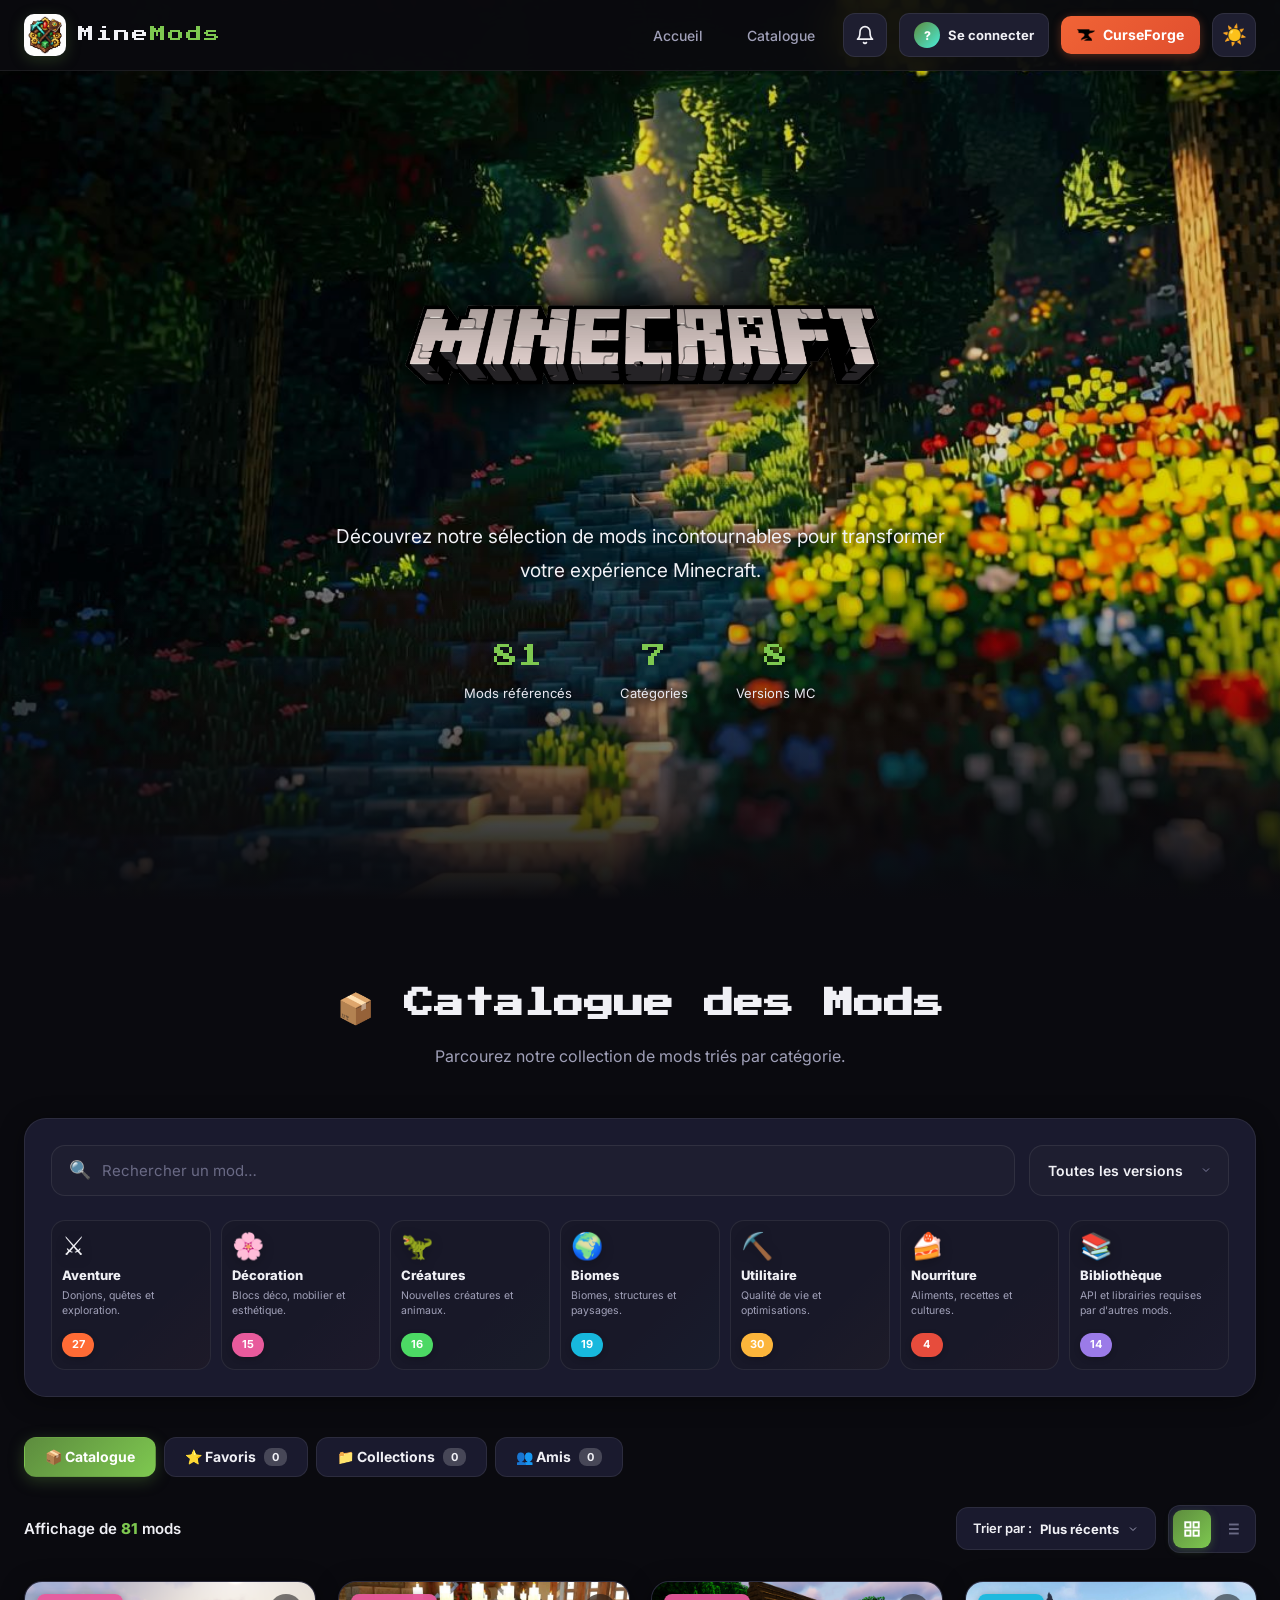
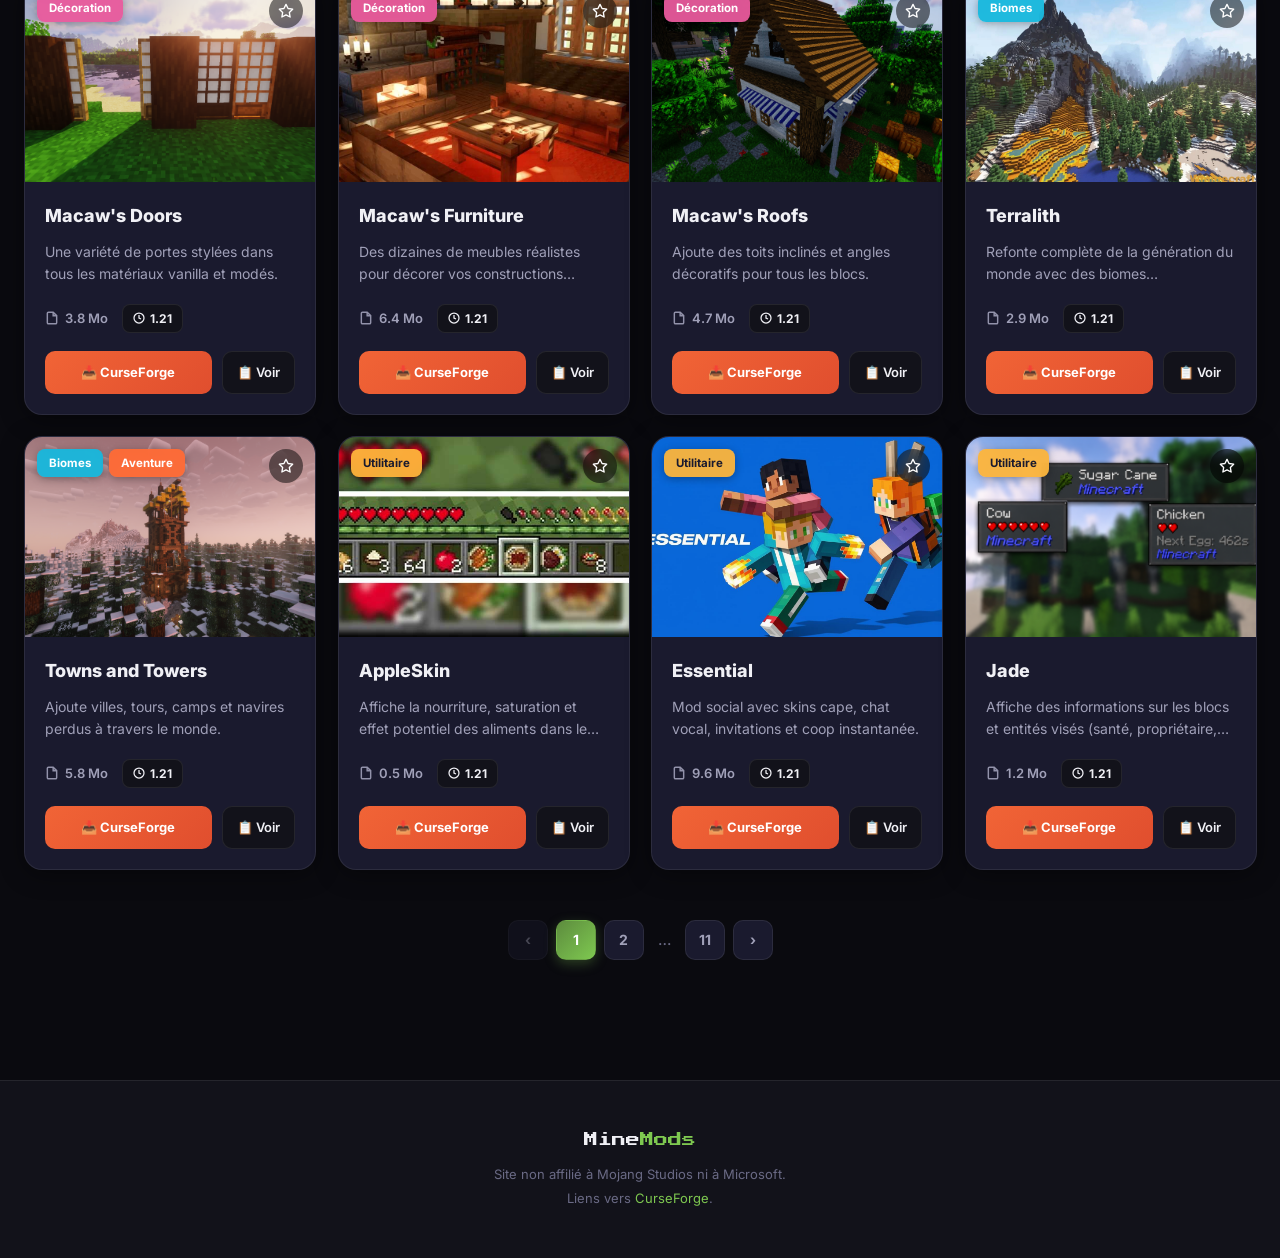
==== index.html @ 7e59db1d "Update index.html" ====
<!DOCTYPE html>
<html lang="fr" data-theme="dark">
<head>
<meta charset="UTF-8">
<meta name="viewport" content="width=device-width, initial-scale=1.0">
<title>MineMods — Découvrez les meilleurs mods Minecraft</title>
<link href="https://fonts.googleapis.com/css2?family=Press+Start+2P&family=Inter:wght@300;400;500;600;700;800;900&display=swap" rel="stylesheet">
<style>
:root{--mc-green:#5D8C3E;--mc-green-light:#7EC850;--mc-diamond:#4AEDD9;--mc-gold:#FCDB05;--mc-redstone:#FF1A1A;--mc-emerald:#17DD62;--mc-purple:#A946E8;--mc-orange:#D87F33;--transition:all 0.3s cubic-bezier(0.4,0,0.2,1);--card-radius:16px}
[data-theme="dark"]{--bg-primary:#0a0a0f;--bg-secondary:#12121a;--bg-card:#1a1a2e;--bg-input:#1e1e30;--bg-cat-card:#181828;--text-primary:#f0f0f5;--text-secondary:#a0a0b8;--text-muted:#6a6a85;--border-color:rgba(255,255,255,0.08);--border-hover:rgba(255,255,255,0.15);--shadow-card:0 4px 24px rgba(0,0,0,0.4);--shadow-card-hover:0 12px 48px rgba(0,0,0,0.6);--glow-green:0 0 30px rgba(126,200,80,0.15);--bg-header:rgba(10,10,15,0.92)}
[data-theme="light"]{--bg-primary:#f5f0eb;--bg-secondary:#ece5dc;--bg-card:#ffffff;--bg-input:#ffffff;--bg-cat-card:#ffffff;--text-primary:#1a1a2e;--text-secondary:#555566;--text-muted:#888899;--border-color:rgba(0,0,0,0.1);--border-hover:rgba(0,0,0,0.2);--shadow-card:0 4px 20px rgba(0,0,0,0.08);--shadow-card-hover:0 12px 40px rgba(0,0,0,0.15);--glow-green:0 0 30px rgba(93,140,62,0.1);--bg-header:rgba(245,240,235,0.92)}
*,*::before,*::after{margin:0;padding:0;box-sizing:border-box}
html{scroll-behavior:smooth;scrollbar-width:thin;scrollbar-color:var(--mc-green) var(--bg-secondary)}
body{font-family:'Inter',system-ui,sans-serif;background:var(--bg-primary);color:var(--text-primary);transition:background-color .5s,color .5s;overflow-x:hidden;line-height:1.6}
::-webkit-scrollbar{width:8px}::-webkit-scrollbar-track{background:var(--bg-secondary)}::-webkit-scrollbar-thumb{background:var(--mc-green);border-radius:4px}
.header{position:fixed;top:0;left:0;right:0;z-index:1000;background:var(--bg-header);backdrop-filter:blur(20px);border-bottom:1px solid var(--border-color);transition:var(--transition)}
.header.scrolled{box-shadow:0 4px 30px rgba(0,0,0,.2)}
.header-inner{max-width:1400px;margin:0 auto;padding:0 24px;height:70px;display:flex;align-items:center;justify-content:space-between;gap:12px}
.logo{display:flex;align-items:center;gap:12px;text-decoration:none;color:var(--text-primary);cursor:pointer;flex-shrink:0}
.logo-icon{width:42px;height:42px;border-radius:10px;overflow:hidden;background:var(--bg-card);box-shadow:0 4px 15px rgba(93,140,62,.3)}
.logo-icon img{width:100%;height:100%;object-fit:cover;display:block}
.logo-text{font-family:'Press Start 2P',monospace;font-size:16px;letter-spacing:2px}
.logo-text span{color:var(--mc-green-light)}
.nav-controls{display:flex;align-items:center;gap:12px}
.nav-link{padding:8px 16px;border-radius:10px;text-decoration:none;color:var(--text-secondary);font-weight:500;font-size:14px;transition:var(--transition);cursor:pointer;border:none;background:none;font-family:'Inter',sans-serif;display:inline-flex;align-items:center;gap:8px}
.nav-link:hover{color:var(--text-primary);background:var(--border-color)}
.nav-link.nav-cta{color:white;background:linear-gradient(135deg,#f16436,#e04e2e);font-weight:700;box-shadow:0 2px 10px rgba(241,100,54,.35)}
.nav-link.nav-cta:hover{transform:translateY(-2px);box-shadow:0 4px 18px rgba(241,100,54,.5);color:white}
.cf-icon{width:18px;height:18px;object-fit:contain;flex-shrink:0;display:block}
.bell-btn{position:relative;width:44px;height:44px;border-radius:12px;border:1px solid var(--border-color);background:var(--bg-input);color:var(--text-primary);cursor:pointer;display:flex;align-items:center;justify-content:center;transition:var(--transition);padding:0}
.bell-btn:hover{border-color:var(--mc-green);color:var(--mc-green-light)}
.bell-btn svg{width:20px;height:20px;stroke:currentColor;fill:none;stroke-width:2;stroke-linecap:round;stroke-linejoin:round}
.bell-btn.has-notif svg{animation:bellShake 2s ease-in-out infinite}
@keyframes bellShake{0%,50%,100%{transform:rotate(0)}5%,15%,25%{transform:rotate(15deg)}10%,20%,30%{transform:rotate(-15deg)}35%{transform:rotate(0)}}
.bell-badge{position:absolute;top:2px;right:2px;background:var(--mc-redstone);color:white;font-size:9px;font-weight:800;width:16px;height:16px;padding:0;border-radius:50%;display:none;align-items:center;justify-content:center;border:2px solid var(--bg-header);line-height:1;aspect-ratio:1/1;min-width:16px;min-height:16px;box-sizing:content-box}
.bell-badge.visible{display:flex}
.bell-badge.wide{width:auto;min-width:20px;padding:0 4px;border-radius:8px;aspect-ratio:auto}
.bell-dropdown{position:absolute;top:calc(100% + 8px);right:0;width:380px;max-height:500px;background:var(--bg-card);border:1px solid var(--border-color);border-radius:14px;box-shadow:0 12px 40px rgba(0,0,0,.4);display:none;z-index:1001;overflow:hidden;flex-direction:column}
.bell-dropdown.open{display:flex}
.bell-header{padding:16px;border-bottom:1px solid var(--border-color);display:flex;justify-content:space-between;align-items:center;flex-shrink:0}
.bell-header h3{font-size:15px;font-weight:800}
.bell-header .clear-all{font-size:11px;color:var(--text-muted);cursor:pointer;font-weight:600;background:none;border:none;font-family:'Inter',sans-serif;transition:var(--transition)}
.bell-header .clear-all:hover{color:var(--mc-redstone)}
.bell-list{flex:1;overflow-y:auto;padding:6px}
.bell-empty{padding:40px 20px;text-align:center;color:var(--text-muted);font-size:13px}
.bell-empty-icon{font-size:36px;margin-bottom:8px;opacity:.5}
.notif-item{padding:12px 14px;border-radius:10px;margin-bottom:6px;background:var(--bg-secondary);border:1px solid var(--border-color);border-left:3px solid var(--mc-diamond)}
.notif-item.unread{border-left-color:var(--mc-gold);background:rgba(252,219,5,.05)}
.notif-item .notif-title{font-size:13px;font-weight:800;margin-bottom:4px}
.notif-item .notif-desc{font-size:12px;color:var(--text-secondary);margin-bottom:10px;line-height:1.5}
.notif-item .notif-desc strong{color:var(--text-primary)}
.notif-item .notif-time{font-size:10px;color:var(--text-muted);margin-bottom:8px}
.notif-actions{display:flex;gap:6px;flex-wrap:wrap}
.notif-btn{padding:6px 12px;border-radius:8px;font-size:11.5px;font-weight:700;cursor:pointer;border:none;transition:var(--transition);font-family:'Inter',sans-serif;flex:1;min-width:80px}
.notif-btn.accept{background:linear-gradient(135deg,var(--mc-green),var(--mc-green-light));color:white}
.notif-btn.accept:hover{transform:translateY(-1px);box-shadow:0 3px 10px rgba(93,140,62,.4)}
.notif-btn.reject{background:var(--bg-card);color:var(--mc-redstone);border:1px solid rgba(255,26,26,.3)}
.notif-btn.reject:hover{background:rgba(255,26,26,.1)}
.notif-btn.dismiss{background:var(--bg-card);color:var(--text-secondary);border:1px solid var(--border-color)}
.notif-btn.dismiss:hover{background:var(--border-color);color:var(--text-primary)}
.user-badge{display:inline-flex;align-items:center;gap:8px;padding:8px 14px;border-radius:10px;background:var(--bg-input);border:1px solid var(--border-color);color:var(--text-primary);font-size:13px;font-weight:700;font-family:'Inter',sans-serif;cursor:pointer;transition:var(--transition);position:relative}
.user-badge:hover{border-color:var(--mc-green);color:var(--mc-green-light)}
.user-badge.logged-in{border-color:rgba(126,200,80,.4);background:rgba(126,200,80,.06)}
.user-badge .avatar-circle{width:26px;height:26px;border-radius:50%;background:linear-gradient(135deg,var(--mc-green),var(--mc-diamond));color:white;display:flex;align-items:center;justify-content:center;font-weight:800;font-size:12px;overflow:hidden;flex-shrink:0}
.user-dropdown{position:absolute;top:calc(100% + 8px);right:0;background:var(--bg-card);border:1px solid var(--border-color);border-radius:12px;box-shadow:0 12px 40px rgba(0,0,0,.4);min-width:220px;padding:6px;display:none;z-index:1001}
.user-dropdown.open{display:block}
.user-dropdown-item{padding:10px 14px;border-radius:8px;cursor:pointer;font-size:13px;font-weight:600;color:var(--text-primary);display:flex;align-items:center;gap:10px;transition:background .2s;text-align:left;border:none;background:none;width:100%;font-family:'Inter',sans-serif}
.user-dropdown-item:hover{background:rgba(126,200,80,.1);color:var(--mc-green-light)}
.user-dropdown-item.danger:hover{background:rgba(255,26,26,.1);color:var(--mc-redstone)}
.user-dropdown-divider{height:1px;background:var(--border-color);margin:4px 0}
.user-dropdown-header{padding:12px 14px 8px;font-size:11px;color:var(--text-muted);text-transform:uppercase;letter-spacing:1px;font-weight:700}
.theme-toggle{width:44px;height:44px;border-radius:12px;border:1px solid var(--border-color);background:var(--bg-input);color:var(--text-primary);cursor:pointer;display:flex;align-items:center;justify-content:center;font-size:20px;transition:var(--transition)}
.theme-toggle:hover{border-color:var(--mc-green);box-shadow:var(--glow-green);transform:rotate(20deg)}
.mobile-menu-btn{display:none;width:44px;height:44px;border-radius:12px;border:1px solid var(--border-color);background:var(--bg-input);color:var(--text-primary);cursor:pointer;flex-direction:column;align-items:center;justify-content:center;gap:5px}
.mobile-menu-btn span{width:20px;height:2px;background:var(--text-primary);border-radius:2px}
.mobile-menu{position:absolute;top:100%;left:0;right:0;background:var(--bg-header);backdrop-filter:blur(20px);border-bottom:1px solid var(--border-color);padding:16px 24px;display:none;flex-direction:column;gap:4px;box-shadow:0 8px 30px rgba(0,0,0,.3)}
.mobile-menu.open{display:flex}
.mobile-menu .nav-link{width:100%;justify-content:flex-start;padding:12px 16px}
.hero{position:relative;min-height:100vh;display:flex;align-items:center;justify-content:center;overflow:hidden}
.hero-bg{position:absolute;inset:0;z-index:0}
.hero-bg-image{position:absolute;inset:0;background:url('./images/home/background.png') center/cover no-repeat;filter:brightness(.95) saturate(1.05)}
.hero-veil{position:absolute;inset:0;background:rgba(0,0,0,.1);z-index:1}
[data-theme="light"] .hero-veil{background:rgba(0,0,0,.08)}
.hero-overlay{position:absolute;inset:0;z-index:2;pointer-events:none}
[data-theme="dark"] .hero-overlay{background:linear-gradient(180deg,transparent 0%,transparent 65%,rgba(10,10,15,.6) 88%,#0a0a0f 100%)}
[data-theme="light"] .hero-overlay{background:linear-gradient(180deg,transparent 0%,transparent 65%,rgba(245,240,235,.6) 88%,#f5f0eb 100%)}
.hero-particles{position:absolute;inset:0;z-index:2;pointer-events:none;overflow:hidden}
.particle{position:absolute;bottom:-20px;border-radius:2px;opacity:0;animation:floatUp linear infinite;box-shadow:0 0 8px currentColor}
@keyframes floatUp{0%{transform:translateY(0) translateX(0) rotate(0);opacity:0}10%{opacity:var(--po,.7)}50%{transform:translateY(-50vh) translateX(var(--d,20px)) rotate(180deg)}90%{opacity:var(--po,.7)}100%{transform:translateY(-105vh) translateX(calc(var(--d,20px)*2)) rotate(360deg);opacity:0}}
.sparkle{position:absolute;background:white;border-radius:50%;opacity:0;animation:twinkle ease-in-out infinite;box-shadow:0 0 6px rgba(255,255,255,.8)}
@keyframes twinkle{0%,100%{opacity:0;transform:scale(.5)}50%{opacity:.9;transform:scale(1.4)}}
.hero-content{position:relative;z-index:3;text-align:center;padding:0 24px;max-width:900px}
.hero h1{font-family:'Press Start 2P',monospace;font-size:clamp(24px,5vw,52px);line-height:1.4;margin-bottom:24px;animation:fadeInUp 1s ease .2s both;color:#fff;text-shadow:0 4px 24px rgba(0,0,0,.85),0 2px 8px rgba(0,0,0,.7)}
.hero h1 .highlight{background:linear-gradient(135deg,var(--mc-green-light),var(--mc-diamond));-webkit-background-clip:text;-webkit-text-fill-color:transparent;background-clip:text;filter:drop-shadow(0 2px 8px rgba(0,0,0,.6))}
.hero-title-img{display:block;width:100%;max-width:1100px;height:auto;max-height:300px;object-fit:contain;margin:0 auto 24px;animation:fadeInUp 1s ease 0.2s both;filter:drop-shadow(0 4px 24px rgba(0,0,0,0.85)) drop-shadow(0 2px 8px rgba(0,0,0,0.7))}
.hero-description{font-size:clamp(15px,2vw,19px);color:#f0f0f5;max-width:650px;margin:0 auto 48px;line-height:1.8;animation:fadeInUp 1s ease .4s both;text-shadow:0 2px 12px rgba(0,0,0,.9)}
.hero-stats{display:flex;justify-content:center;gap:48px;margin-top:24px;animation:fadeInUp 1s ease .6s both}
.hero-stat{text-align:center}
.hero-stat-number{font-family:'Press Start 2P',monospace;font-size:24px;color:var(--mc-green-light);display:block;text-shadow:0 2px 14px rgba(0,0,0,.85)}
.hero-stat-label{font-size:13px;color:#e8e8f0;margin-top:8px;text-shadow:0 2px 10px rgba(0,0,0,.8)}
@keyframes fadeInUp{from{opacity:0;transform:translateY(30px)}to{opacity:1;transform:translateY(0)}}
.catalog{max-width:1400px;margin:0 auto;padding:80px 24px 120px}
.section-header{text-align:center;margin-bottom:48px}
.section-header h2{font-family:'Press Start 2P',monospace;font-size:clamp(18px,3vw,30px);margin-bottom:16px}
.section-header p{color:var(--text-secondary);font-size:16px;max-width:600px;margin:0 auto}
.filters-panel{background:var(--bg-card);border:1px solid var(--border-color);border-radius:22px;padding:26px;margin-bottom:40px;box-shadow:var(--shadow-card);scroll-margin-top:100px}
.search-bar-row{display:flex;gap:14px;margin-bottom:24px}
.search-wrapper{flex:1;position:relative}
.search-icon{position:absolute;left:18px;top:50%;transform:translateY(-50%);font-size:18px;color:var(--text-muted);pointer-events:none;z-index:2}
.search-input{width:100%;padding:15px 48px 15px 50px;border-radius:14px;border:1px solid var(--border-color);background:var(--bg-input);color:var(--text-primary);font-size:15px;font-family:'Inter',sans-serif;transition:var(--transition);outline:none}
.search-input::placeholder{color:var(--text-muted)}
.search-input:focus{border-color:var(--mc-green);box-shadow:0 0 0 3px rgba(126,200,80,.15)}
.search-clear-btn{position:absolute;right:14px;top:50%;transform:translateY(-50%);width:26px;height:26px;border:none;background:var(--bg-secondary);color:var(--text-muted);border-radius:50%;cursor:pointer;display:none;align-items:center;justify-content:center;font-size:12px;font-weight:700;line-height:1;padding:0;transition:var(--transition);z-index:3}
.search-clear-btn.visible{display:flex}
.search-clear-btn:hover{background:var(--mc-redstone);color:white;transform:translateY(-50%) rotate(90deg)}
.search-suggestions{position:absolute;top:calc(100% + 6px);left:0;right:0;background:var(--bg-card);border:1px solid var(--border-color);border-radius:14px;box-shadow:0 12px 40px rgba(0,0,0,.4);max-height:340px;overflow-y:auto;z-index:100;display:none;padding:6px}
.search-suggestions.visible{display:block}
.suggestion-header{padding:8px 12px 4px;font-size:11px;color:var(--text-muted);text-transform:uppercase;letter-spacing:1px;font-weight:700}
.suggestion-item{display:flex;align-items:center;gap:12px;padding:10px 12px;border-radius:10px;cursor:pointer;transition:background .2s}
.suggestion-item:hover,.suggestion-item.highlighted{background:rgba(126,200,80,.1)}
.suggestion-img{width:40px;height:40px;border-radius:8px;object-fit:cover;flex-shrink:0;background:var(--bg-secondary)}
.suggestion-content{flex:1;min-width:0}
.suggestion-name{font-size:14px;font-weight:700;margin-bottom:2px;overflow:hidden;text-overflow:ellipsis;white-space:nowrap}
.suggestion-name mark{background:rgba(126,200,80,.35);color:var(--mc-green-light);padding:0 2px;border-radius:3px}
.suggestion-cats{display:flex;gap:4px;flex-wrap:wrap}
.suggestion-cat{font-size:10px;padding:2px 6px;border-radius:4px;font-weight:600;color:white}
.suggestion-cat.aventure{background:#FF6B35}.suggestion-cat.decoration{background:#E85A9C}.suggestion-cat.creatures{background:#4CD964}.suggestion-cat.biomes{background:#17B8DD}.suggestion-cat.utilitaire{background:#FCB53B;color:#1a1a2e}.suggestion-cat.nourriture{background:#E74C3C}.suggestion-cat.bibliotheque{background:#9B7BE8}
.suggestion-arrow{color:var(--text-muted);font-size:14px;flex-shrink:0}
.suggestion-empty{padding:20px;text-align:center;color:var(--text-muted);font-size:13px}
.suggestion-empty strong{color:var(--text-primary)}
.filter-select{padding:15px 44px 15px 18px;border-radius:14px;border:1px solid var(--border-color);background:var(--bg-input);color:var(--text-primary);font-size:14px;font-weight:600;font-family:'Inter',sans-serif;cursor:pointer;transition:var(--transition);outline:none;appearance:none;background-image:url("data:image/svg+xml,%3Csvg xmlns='http://www.w3.org/2000/svg' width='12' height='12' viewBox='0 0 24 24' fill='none' stroke='%237f7f9f' stroke-width='2'%3E%3Cpath d='M6 9l6 6 6-6'/%3E%3C/svg%3E");background-repeat:no-repeat;background-position:right 16px center;min-width:200px}
.filter-select:focus{border-color:var(--mc-green);box-shadow:0 0 0 3px rgba(126,200,80,.15)}
.filter-select option{background:var(--bg-input);color:var(--text-primary);font-weight:600}
.categories-grid{display:grid;grid-template-columns:repeat(7,1fr);gap:10px}
.category-card{background:var(--bg-cat-card);border:1.5px solid var(--border-color);border-radius:14px;padding:12px 10px;cursor:pointer;transition:var(--transition);position:relative;overflow:hidden;display:flex;flex-direction:column;min-height:150px;user-select:none}
.category-card::before{content:'';position:absolute;inset:0;background:linear-gradient(135deg,transparent 60%,var(--cat-color,transparent) 200%);opacity:.08;transition:opacity .3s}
.category-card:hover{transform:translateY(-3px);border-color:var(--cat-color,var(--mc-green));box-shadow:0 8px 24px rgba(0,0,0,.35)}
.category-card:hover::before{opacity:.15}
.category-card.active{border-color:var(--cat-color,var(--mc-green));box-shadow:0 0 0 2px var(--cat-color,var(--mc-green)),0 8px 24px rgba(0,0,0,.35)}
.category-card.active::before{opacity:.22}
.category-icon{font-size:26px;margin-bottom:6px;filter:drop-shadow(0 3px 6px rgba(0,0,0,.25));line-height:1}
.category-name{font-size:13px;font-weight:800;margin-bottom:4px}
.category-desc{font-size:10.5px;color:var(--text-secondary);line-height:1.35;flex-grow:1;margin-bottom:8px}
.category-count{display:inline-flex;align-items:center;justify-content:center;min-width:32px;padding:3px 9px;border-radius:16px;background:var(--cat-color,var(--mc-green));color:white;font-size:11px;font-weight:700;align-self:flex-start;box-shadow:0 2px 6px rgba(0,0,0,.2)}
.cat-decoration{--cat-color:#E85A9C}.cat-creatures{--cat-color:#4CD964}.cat-biomes{--cat-color:#17B8DD}.cat-utilitaire{--cat-color:#FCB53B}.cat-nourriture{--cat-color:#E74C3C}.cat-aventure{--cat-color:#FF6B35}.cat-bibliotheque{--cat-color:#9B7BE8}
.results-bar{display:flex;justify-content:space-between;align-items:center;margin-bottom:28px;gap:16px;flex-wrap:wrap}
.results-count{font-size:15px;color:var(--text-primary);font-weight:600}
.results-count strong{color:var(--mc-green-light);font-weight:800}
.results-controls{display:flex;align-items:center;gap:12px}
.sort-select-wrapper{display:flex;align-items:center;gap:8px;padding:10px 16px;border-radius:12px;background:var(--bg-card);border:1px solid var(--border-color);font-size:13px;color:var(--text-primary);font-weight:600}
.sort-select{appearance:none;background:var(--bg-card);border:none;color:var(--text-primary);font-weight:700;font-family:'Inter',sans-serif;font-size:13px;cursor:pointer;padding-right:20px;background-image:url("data:image/svg+xml,%3Csvg xmlns='http://www.w3.org/2000/svg' width='12' height='12' viewBox='0 0 24 24' fill='none' stroke='%23a0a0b8' stroke-width='2'%3E%3Cpath d='M6 9l6 6 6-6'/%3E%3C/svg%3E");background-repeat:no-repeat;background-position:right center;outline:none}
.sort-select option{background:var(--bg-card);color:var(--text-primary);font-weight:600}
.view-toggle{display:flex;background:var(--bg-card);border:1px solid var(--border-color);border-radius:12px;padding:4px;gap:2px}
.view-btn{width:38px;height:38px;display:flex;align-items:center;justify-content:center;border:none;background:transparent;color:var(--text-muted);cursor:pointer;border-radius:9px;transition:var(--transition)}
.view-btn:hover{color:var(--text-primary)}
.view-btn.active{background:linear-gradient(135deg,var(--mc-green),var(--mc-green-light));color:white;box-shadow:0 2px 8px rgba(93,140,62,.4)}
.view-btn svg{width:18px;height:18px}
.tab-bar{display:flex;gap:8px;margin-bottom:28px;flex-wrap:wrap}
.tab-btn{padding:10px 20px;border-radius:12px;border:1px solid var(--border-color);background:var(--bg-card);color:var(--text-primary);font-weight:700;font-size:14px;cursor:pointer;transition:var(--transition);font-family:'Inter',sans-serif;display:inline-flex;align-items:center;gap:8px}
.tab-btn:hover{border-color:var(--mc-green);color:var(--mc-green-light)}
.tab-btn.active{background:linear-gradient(135deg,var(--mc-green),var(--mc-green-light));color:white;border-color:transparent;box-shadow:0 4px 15px rgba(93,140,62,.35)}
.tab-btn .count{background:rgba(255,255,255,.2);padding:2px 8px;border-radius:8px;font-size:11px}
.tab-btn.active .count{background:rgba(255,255,255,.3)}
.mods-grid{display:grid;grid-template-columns:repeat(4,1fr);gap:22px}
.mods-grid.list-view{grid-template-columns:1fr}
.mod-card{background:var(--bg-card);border:1px solid var(--border-color);border-radius:18px;overflow:hidden;transition:var(--transition);box-shadow:var(--shadow-card);position:relative;animation:cardAppear .6s ease both;display:flex;flex-direction:column}
.list-view .mod-card{flex-direction:row}
.list-view .mod-card-image-wrapper{width:320px;height:auto;min-height:200px;flex-shrink:0}
.list-view .mod-card-body{flex:1}
@keyframes cardAppear{from{opacity:0;transform:translateY(20px) scale(.97)}to{opacity:1;transform:translateY(0) scale(1)}}
.mod-card:hover{transform:translateY(-6px);box-shadow:var(--shadow-card-hover);border-color:var(--border-hover)}
.list-view .mod-card:hover{transform:translateY(-3px)}
.mod-card-image-wrapper{overflow:hidden;position:relative;height:200px}
.mod-card-image{width:100%;height:100%;object-fit:cover;display:block;transition:transform .5s ease;background:var(--bg-secondary)}
.mod-card:hover .mod-card-image{transform:scale(1.05)}
.mod-card-badges{position:absolute;top:12px;left:12px;display:flex;gap:6px;flex-wrap:wrap;z-index:2;max-width:calc(100% - 60px)}
.mod-badge{padding:5px 12px;border-radius:8px;font-size:11.5px;font-weight:700;color:white;backdrop-filter:blur(8px);box-shadow:0 2px 8px rgba(0,0,0,.3);white-space:nowrap}
.mod-badge.aventure{background:rgba(255,107,53,.95)}.mod-badge.decoration{background:rgba(232,90,156,.95)}.mod-badge.creatures{background:rgba(76,217,100,.95)}.mod-badge.biomes{background:rgba(23,184,221,.95)}.mod-badge.utilitaire{background:rgba(252,181,59,.95);color:#1a1a2e}.mod-badge.nourriture{background:rgba(231,76,60,.95)}.mod-badge.bibliotheque{background:rgba(155,123,232,.95)}
.fav-btn{position:absolute;top:12px;right:12px;width:34px;height:34px;border:none;background:rgba(0,0,0,.5);backdrop-filter:blur(8px);border-radius:50%;color:white;cursor:pointer;display:flex;align-items:center;justify-content:center;z-index:2;transition:var(--transition);padding:0;line-height:0}
.fav-btn:hover{background:rgba(252,219,5,.9);transform:scale(1.1)}
.fav-btn.active{background:rgba(252,219,5,.95);color:#1a1a2e}
.fav-btn svg{width:16px;height:16px;display:block;stroke:currentColor;fill:none;stroke-width:2;stroke-linejoin:round;transition:fill .2s}
.fav-btn.active svg{fill:#1a1a2e;stroke:#1a1a2e}
.mod-card-body{padding:20px}
.mod-card-title{font-size:18px;font-weight:800;margin-bottom:10px}
.mod-card-description{font-size:14px;color:var(--text-secondary);line-height:1.6;margin-bottom:18px;display:-webkit-box;-webkit-line-clamp:2;-webkit-box-orient:vertical;overflow:hidden;min-height:44px}
.mod-card-stats{display:flex;align-items:center;gap:14px;margin-bottom:18px;flex-wrap:wrap}
.stat-item{display:inline-flex;align-items:center;gap:6px;font-size:13px;font-weight:600;color:var(--text-secondary)}
.stat-item svg{width:14px;height:14px;opacity:.9}
.version-chip{display:inline-flex;align-items:center;gap:5px;padding:4px 10px;border-radius:8px;background:var(--bg-secondary);color:var(--text-primary);font-size:12px;font-weight:700;border:1px solid var(--border-color)}
.version-chip svg{width:12px;height:12px}
.mod-card-actions{display:flex;gap:10px}
.btn-download{flex:1;padding:11px 14px;border-radius:10px;background:linear-gradient(135deg,#f16436,#e04e2e);color:white;font-weight:700;font-size:13px;border:none;cursor:pointer;display:flex;align-items:center;justify-content:center;gap:6px;text-decoration:none;transition:var(--transition);font-family:'Inter',sans-serif}
.btn-download:hover{transform:translateY(-2px);box-shadow:0 4px 15px rgba(241,100,54,.4)}
.btn-details{padding:11px 14px;border-radius:10px;background:var(--bg-secondary);color:var(--text-primary);font-weight:600;font-size:13px;border:1px solid var(--border-color);cursor:pointer;transition:var(--transition);font-family:'Inter',sans-serif;display:flex;align-items:center;gap:6px}
.btn-details:hover{border-color:var(--mc-green);color:var(--mc-green-light)}
.no-results{text-align:center;padding:80px 24px;grid-column:1/-1}
.no-results-icon{font-size:64px;margin-bottom:16px;opacity:.5}
.no-results h3{font-size:20px;margin-bottom:8px}
.no-results p{color:var(--text-muted)}
.pagination{display:flex;justify-content:center;align-items:center;gap:8px;margin-top:50px}
.page-btn{min-width:40px;height:40px;padding:0 12px;display:inline-flex;align-items:center;justify-content:center;border-radius:10px;border:1px solid var(--border-color);background:var(--bg-card);color:var(--text-secondary);font-family:'Inter',sans-serif;font-size:14px;font-weight:700;cursor:pointer;transition:var(--transition)}
.page-btn:hover:not(:disabled):not(.active){border-color:var(--mc-green);color:var(--mc-green-light)}
.page-btn.active{background:linear-gradient(135deg,var(--mc-green),var(--mc-green-light));color:white;border-color:transparent;box-shadow:0 4px 12px rgba(93,140,62,.4)}
.page-btn:disabled{opacity:.4;cursor:not-allowed}
.page-dots{padding:0 6px;color:var(--text-muted)}
.modal-overlay{position:fixed;inset:0;background:rgba(0,0,0,.7);backdrop-filter:blur(8px);z-index:2000;display:flex;align-items:center;justify-content:center;padding:24px;opacity:0;visibility:hidden;transition:all .3s}
.modal-overlay.active{opacity:1;visibility:visible}
.modal{background:var(--bg-card);border:1px solid var(--border-color);border-radius:24px;width:100%;max-width:750px;max-height:90vh;overflow-y:auto;transform:scale(.9) translateY(20px);transition:transform .3s;box-shadow:0 25px 80px rgba(0,0,0,.5);position:relative}
.modal-overlay.active .modal{transform:scale(1) translateY(0)}
.modal-image-wrapper{width:100%;height:300px;overflow:hidden;border-radius:24px 24px 0 0}
.modal-image{width:100%;height:100%;object-fit:cover;display:block}
.modal-close{position:absolute;top:16px;right:16px;width:40px;height:40px;border-radius:50%;background:rgba(0,0,0,.55);backdrop-filter:blur(8px);border:none;color:white;cursor:pointer;display:flex;align-items:center;justify-content:center;transition:var(--transition);z-index:10;padding:0;line-height:0}
.modal-close:hover{background:rgba(255,26,26,.7);transform:rotate(90deg)}
.modal-close svg{width:16px;height:16px;display:block;stroke:currentColor;fill:none;stroke-width:2.5;stroke-linecap:round}
.modal-body{padding:32px}
.modal-title{font-family:'Press Start 2P',monospace;font-size:18px;margin-bottom:10px;line-height:1.4}
.modal-categories{display:flex;flex-wrap:wrap;gap:6px;margin-bottom:20px}
.modal-description{color:var(--text-secondary);font-size:15px;line-height:1.8;margin-bottom:24px}
.modal-info-grid{display:grid;grid-template-columns:1fr 1fr;gap:16px;margin-bottom:20px}
.modal-info-item{background:var(--bg-secondary);border-radius:12px;padding:16px;border:1px solid var(--border-color)}
.modal-info-label{font-size:11px;text-transform:uppercase;letter-spacing:1px;color:var(--text-muted);margin-bottom:6px}
.modal-info-value{font-weight:700;font-size:15px;transition:color .3s}
.modal-info-value.updating{color:var(--mc-green-light);animation:sizeFlash .5s ease}
@keyframes sizeFlash{0%{transform:scale(1)}50%{transform:scale(1.08);color:var(--mc-green-light)}100%{transform:scale(1)}}
.modal-loaders{display:flex;flex-wrap:wrap;gap:8px}
.loader-tag{padding:4px 10px;border-radius:6px;font-size:12px;font-weight:600;background:var(--bg-card);border:1px solid var(--border-color)}
.loader-tag.forge{color:#e04e2e;border-color:rgba(224,78,46,.3);background:rgba(224,78,46,.08)}.loader-tag.fabric{color:#b8a45c;border-color:rgba(184,164,92,.3);background:rgba(184,164,92,.08)}.loader-tag.neoforge{color:#f58442;border-color:rgba(245,132,66,.3);background:rgba(245,132,66,.08)}.loader-tag.quilt{color:#c691e2;border-color:rgba(198,145,226,.3);background:rgba(198,145,226,.08)}
.modal-deps{display:flex;flex-wrap:wrap;gap:8px}
.dep-chip{display:inline-flex;align-items:center;gap:6px;padding:6px 12px;border-radius:8px;background:rgba(155,123,232,.12);border:1px solid rgba(155,123,232,.35);color:#c8b3f4;font-size:12.5px;font-weight:700;cursor:pointer;transition:var(--transition);font-family:'Inter',sans-serif}
.dep-chip:hover{background:rgba(155,123,232,.25);border-color:#9B7BE8;color:#e5d6ff;transform:translateY(-1px);box-shadow:0 4px 12px rgba(155,123,232,.3)}
.dep-chip::before{content:'📚';font-size:12px}
.dep-none{color:var(--text-muted);font-size:13px;font-style:italic}
.version-dropdown-wrapper{position:relative}
.version-dropdown-btn{display:flex;align-items:center;gap:8px;padding:10px 14px;border-radius:10px;background:var(--bg-card);border:1px solid var(--border-color);cursor:pointer;font-weight:700;font-size:14px;color:var(--text-primary);width:100%;transition:var(--transition)}
.version-dropdown-btn:hover{border-color:var(--mc-green)}
.version-dropdown-btn .arrow{margin-left:auto;font-size:10px;transition:transform .3s}
.version-dropdown-btn.open .arrow{transform:rotate(180deg)}
.version-dropdown-list{position:absolute;top:calc(100% + 6px);left:0;right:0;background:var(--bg-card);border:1px solid var(--border-color);border-radius:12px;padding:6px;max-height:220px;overflow-y:auto;z-index:10;box-shadow:0 8px 30px rgba(0,0,0,.3);display:none}
.version-dropdown-list.open{display:block}
.version-item{padding:8px 12px;border-radius:8px;cursor:pointer;font-size:13px;font-weight:600;color:var(--text-secondary);transition:var(--transition);display:flex;justify-content:space-between;align-items:center;gap:6px}
.version-item:hover{background:rgba(126,200,80,.1);color:var(--mc-green-light)}
.version-item.current{background:rgba(126,200,80,.15);color:var(--mc-green-light)}
.version-item .ver-latest{font-size:10px;padding:2px 6px;border-radius:4px;background:var(--mc-green);color:white;font-weight:700}
.version-item .ver-size{font-size:11px;color:var(--text-muted);font-weight:600}
.version-item:hover .ver-size,.version-item.current .ver-size{color:var(--mc-green-light);opacity:.85}
.playlist-add-section{margin-top:20px;padding-top:20px;border-top:1px solid var(--border-color)}
.playlist-add-title{font-size:13px;font-weight:700;color:var(--text-muted);text-transform:uppercase;letter-spacing:1px;margin-bottom:12px}
.playlist-chips{display:flex;flex-wrap:wrap;gap:8px}
.playlist-chip{padding:6px 14px;border-radius:10px;background:var(--bg-secondary);border:1px solid var(--border-color);color:var(--text-primary);font-size:13px;font-weight:600;cursor:pointer;transition:var(--transition);display:flex;align-items:center;gap:6px}
.playlist-chip:hover{border-color:var(--mc-green);color:var(--mc-green-light)}
.playlist-chip.in-playlist{border-color:var(--mc-green);background:rgba(126,200,80,.1);color:var(--mc-green-light)}
.playlist-chip .check{display:none}.playlist-chip.in-playlist .check{display:inline}.playlist-chip.in-playlist .plus{display:none}
.btn-new-playlist{padding:6px 14px;border-radius:10px;background:none;border:1px dashed var(--border-color);color:var(--text-muted);font-size:13px;font-weight:600;cursor:pointer;transition:var(--transition)}
.btn-new-playlist:hover{border-color:var(--mc-green);color:var(--mc-green-light)}
.collections-panel{display:none}.collections-panel.active{display:block}
.collections-header-actions{display:flex;gap:10px;flex-wrap:wrap;margin-bottom:20px}
.collection-card{background:var(--bg-card);border:1px solid var(--border-color);border-radius:16px;padding:20px;margin-bottom:16px;transition:var(--transition)}
.collection-card:hover{box-shadow:var(--shadow-card-hover)}
.collection-card.shared{border-left:4px solid var(--mc-purple)}
.collection-header{display:flex;align-items:center;justify-content:space-between;margin-bottom:14px;gap:12px;flex-wrap:wrap}
.collection-name-wrapper{display:flex;align-items:center;gap:10px;flex:1;min-width:200px}
.collection-name-input{background:none;border:none;color:var(--text-primary);font-size:18px;font-weight:800;font-family:'Inter',sans-serif;outline:none;flex:1;min-width:0;padding:4px 0;border-bottom:2px solid transparent;transition:var(--transition)}
.collection-name-input:focus{border-bottom-color:var(--mc-green)}
.collection-name-input:disabled{color:var(--text-primary);border-bottom-color:transparent;opacity:1}
.shared-badge{padding:4px 10px;border-radius:8px;background:rgba(169,70,232,.15);border:1px solid rgba(169,70,232,.4);color:#c99cf0;font-size:11px;font-weight:700;display:inline-flex;align-items:center;gap:4px}
.collection-actions{display:flex;gap:8px}
.collection-action-btn{width:34px;height:34px;border-radius:8px;border:1px solid var(--border-color);background:var(--bg-secondary);color:var(--text-muted);cursor:pointer;display:flex;align-items:center;justify-content:center;font-size:14px;transition:var(--transition)}
.collection-action-btn:hover{border-color:var(--mc-green);color:var(--mc-green-light)}
.collection-action-btn.delete-btn:hover{border-color:var(--mc-redstone);color:var(--mc-redstone)}
.empty-collection{color:var(--text-muted);font-size:13px;font-style:italic}
.btn-create-collection{padding:12px 24px;border-radius:12px;background:linear-gradient(135deg,var(--mc-green),var(--mc-green-light));color:white;font-weight:700;font-size:14px;border:none;cursor:pointer;transition:var(--transition);font-family:'Inter',sans-serif;display:inline-flex;align-items:center;gap:8px}
.btn-create-collection:hover{transform:translateY(-2px);box-shadow:0 4px 15px rgba(93,140,62,.4)}
.btn-import-collection{padding:12px 24px;border-radius:12px;background:linear-gradient(135deg,var(--mc-purple),#c65bff);color:white;font-weight:700;font-size:14px;border:none;cursor:pointer;transition:var(--transition);font-family:'Inter',sans-serif;display:inline-flex;align-items:center;gap:8px}
.btn-import-collection:hover{transform:translateY(-2px);box-shadow:0 4px 15px rgba(169,70,232,.4)}
.collection-summary{display:flex;flex-wrap:wrap;gap:10px;margin-bottom:16px;padding:14px 16px;background:var(--bg-secondary);border-radius:12px;border:1px solid var(--border-color)}
.collection-summary-item{display:inline-flex;align-items:center;gap:6px;font-size:13px;font-weight:600;color:var(--text-secondary)}
.collection-summary-item strong{color:var(--text-primary);font-weight:800}
.collection-summary-item svg{width:14px;height:14px;opacity:.8}
.collection-alert{display:flex;flex-direction:column;gap:6px;margin-bottom:14px;padding:12px 16px;border-radius:12px;font-size:13px;font-weight:600;border-left:4px solid}
.collection-alert.error{background:rgba(255,26,26,.08);border-color:var(--mc-redstone);color:#ff7070}
.collection-alert.warning{background:rgba(252,181,59,.1);border-color:var(--mc-gold);color:#f0c060}
.collection-alert-title{font-weight:800;font-size:13px;text-transform:uppercase;letter-spacing:.5px;display:flex;align-items:center;gap:6px}
.collection-alert-list{list-style:none;padding-left:0;margin:0;font-size:12.5px;line-height:1.7;font-weight:500}
.collection-alert-list li{padding-left:16px;position:relative}
.collection-alert-list li::before{content:'•';position:absolute;left:4px}
.collection-alert-list .dep-link{color:inherit;text-decoration:underline;cursor:pointer;font-weight:700}
.collection-alert-list .dep-link:hover{opacity:.8}
.mod-card.incompatible{border:2px solid var(--mc-redstone)!important;box-shadow:0 0 0 3px rgba(255,26,26,.2),0 4px 20px rgba(255,26,26,.25)!important;position:relative}
.mod-card.incompatible .mod-card-image-wrapper{position:relative}
.incompat-badge{position:absolute;top:50%;left:50%;transform:translate(-50%,-50%);background:var(--mc-redstone);color:white;font-size:11px;font-weight:800;padding:8px 14px;border-radius:8px;z-index:3;text-transform:uppercase;letter-spacing:.5px;box-shadow:0 4px 16px rgba(0,0,0,.5),0 0 0 2px rgba(255,255,255,.15);text-align:center;white-space:nowrap;backdrop-filter:blur(4px)}
.modal-actions{display:flex;gap:12px}
.modal-actions .btn-download{flex:1;padding:14px;font-size:15px}
.login-required{text-align:center;padding:60px 24px;background:var(--bg-card);border:1px solid var(--border-color);border-radius:20px}
.login-required-icon{font-size:64px;margin-bottom:16px}
.login-required h3{font-size:22px;margin-bottom:10px}
.login-required p{color:var(--text-secondary);font-size:15px;margin-bottom:24px;max-width:400px;margin-left:auto;margin-right:auto}
.login-required-btns{display:flex;gap:12px;justify-content:center;flex-wrap:wrap}
.prompt-input{width:100%;padding:14px 16px;border-radius:12px;border:1px solid var(--border-color);background:var(--bg-input);color:var(--text-primary);font-size:15px;font-family:'Inter',sans-serif;outline:none;margin-bottom:12px;transition:var(--transition)}
.prompt-input:focus{border-color:var(--mc-green);box-shadow:0 0 0 3px rgba(126,200,80,.15)}
.prompt-hint{font-size:13px;color:var(--text-muted);margin-bottom:20px;line-height:1.5}
.prompt-actions{display:flex;gap:10px;justify-content:flex-end;flex-wrap:wrap}
.btn-secondary{padding:10px 20px;border-radius:10px;background:var(--bg-secondary);color:var(--text-primary);border:1px solid var(--border-color);cursor:pointer;font-weight:700;font-size:13px;font-family:'Inter',sans-serif;transition:var(--transition)}
.btn-secondary:hover{border-color:var(--mc-redstone);color:var(--mc-redstone)}
.btn-primary{padding:10px 20px;border-radius:10px;background:linear-gradient(135deg,var(--mc-green),var(--mc-green-light));color:white;border:none;cursor:pointer;font-weight:700;font-size:13px;font-family:'Inter',sans-serif;transition:var(--transition)}
.btn-primary:hover{transform:translateY(-2px);box-shadow:0 4px 12px rgba(93,140,62,.4)}
.btn-primary:disabled{opacity:.5;cursor:not-allowed;transform:none}
.form-error{color:var(--mc-redstone);font-size:13px;font-weight:600;margin-bottom:12px;display:none}
.form-error.visible{display:block}
.form-info-banner{background:rgba(74,237,217,.08);border:1px solid rgba(74,237,217,.3);color:var(--mc-diamond);padding:10px 14px;border-radius:10px;font-size:12.5px;font-weight:600;margin-bottom:16px;line-height:1.5}
.form-success{background:rgba(126,200,80,.1);border:1px solid rgba(126,200,80,.4);color:var(--mc-green-light);padding:12px 16px;border-radius:10px;font-size:13px;font-weight:600;margin-bottom:16px;line-height:1.5}
.forgot-link{color:var(--mc-diamond);font-size:12px;font-weight:600;cursor:pointer;text-decoration:underline;background:none;border:none;font-family:'Inter',sans-serif;padding:0;margin-top:-4px;margin-bottom:14px;display:block}
.forgot-link:hover{opacity:.8}
.toast{position:fixed;top:90px;right:30px;padding:14px 22px;border-radius:12px;background:var(--bg-card);border:1px solid var(--border-color);border-left:4px solid var(--mc-green);color:var(--text-primary);font-weight:700;font-size:14px;z-index:3000;box-shadow:0 12px 40px rgba(0,0,0,.4);transform:translateX(400px);opacity:0;transition:all .35s cubic-bezier(.4,0,.2,1);max-width:350px}
.toast.visible{transform:translateX(0);opacity:1}
.toast.error{border-left-color:var(--mc-redstone)}
.toast.warning{border-left-color:var(--mc-gold)}
.toast.info{border-left-color:var(--mc-diamond)}
.friends-list{display:flex;flex-direction:column;gap:6px;max-height:300px;overflow-y:auto;margin-bottom:12px}
.friend-item{display:flex;align-items:center;gap:10px;padding:10px 14px;border-radius:10px;background:var(--bg-secondary);border:1px solid var(--border-color);cursor:pointer;transition:var(--transition)}
.friend-item:hover{border-color:var(--mc-green);background:rgba(126,200,80,.06)}
.friend-item .avatar-circle{width:36px;height:36px;font-size:14px;border-radius:50%;background:linear-gradient(135deg,var(--mc-green),var(--mc-diamond));color:white;display:flex;align-items:center;justify-content:center;font-weight:800;overflow:hidden;flex-shrink:0}
.friend-item .name{font-weight:700;font-size:14px;flex:1}
.friend-item .name mark{background:rgba(126,200,80,.35);color:var(--mc-green-light);padding:0 2px;border-radius:3px}
.collection-picker-list{display:flex;flex-direction:column;gap:8px;max-height:300px;overflow-y:auto;margin-bottom:12px}
.collection-picker-item{display:flex;align-items:center;gap:12px;padding:14px;border-radius:12px;background:var(--bg-secondary);border:2px solid var(--border-color);cursor:pointer;transition:var(--transition)}
.collection-picker-item:hover{border-color:var(--mc-green);background:rgba(126,200,80,.06)}
.collection-picker-item.selected{border-color:var(--mc-green);background:rgba(126,200,80,.1)}
.collection-picker-icon{width:44px;height:44px;border-radius:10px;background:linear-gradient(135deg,var(--mc-green),var(--mc-diamond));display:flex;align-items:center;justify-content:center;font-size:22px;flex-shrink:0}
.collection-picker-info{flex:1;min-width:0}
.collection-picker-name{font-size:15px;font-weight:800;margin-bottom:2px;overflow:hidden;text-overflow:ellipsis;white-space:nowrap}
.collection-picker-meta{font-size:12px;color:var(--text-muted)}
.collection-picker-check{width:22px;height:22px;border-radius:50%;border:2px solid var(--border-color);display:flex;align-items:center;justify-content:center;flex-shrink:0;transition:var(--transition)}
.collection-picker-item.selected .collection-picker-check{border-color:var(--mc-green);background:var(--mc-green);color:white}
.collection-picker-item.selected .collection-picker-check::after{content:'✓';font-weight:800;font-size:14px}

/* ═══ FRIENDS ═══ */
.friends-panel{display:none}.friends-panel.active{display:block}
.friends-section{margin-bottom:32px}
.friends-section-title{font-size:14px;font-weight:800;color:var(--text-muted);text-transform:uppercase;letter-spacing:1px;margin-bottom:16px}
.friends-section-title .count{background:var(--bg-card);color:var(--mc-green-light);padding:2px 10px;border-radius:10px;font-size:12px;margin-left:8px}
.friends-grid{display:grid;grid-template-columns:repeat(auto-fill,minmax(280px,1fr));gap:14px}
.friend-card{background:var(--bg-card);border:1px solid var(--border-color);border-radius:14px;padding:16px;display:flex;align-items:center;gap:14px;transition:var(--transition)}
.friend-card:hover{border-color:var(--mc-green);box-shadow:0 4px 20px rgba(93,140,62,.15)}
.friend-card.pending{border-left:4px solid var(--mc-gold)}
.friend-card .avatar-circle{width:48px;height:48px;font-size:18px;border-radius:50%;background:linear-gradient(135deg,var(--mc-green),var(--mc-diamond));color:white;display:flex;align-items:center;justify-content:center;font-weight:800;overflow:hidden;flex-shrink:0}
.friend-card-info{flex:1;min-width:0}
.friend-card-name{font-size:15px;font-weight:800;overflow:hidden;text-overflow:ellipsis;white-space:nowrap}
.friend-card-meta{font-size:11px;color:var(--text-muted);margin-top:2px}
.friend-card-actions{display:flex;gap:6px;flex-shrink:0}
.friend-card-btn{width:32px;height:32px;border-radius:8px;border:1px solid var(--border-color);background:var(--bg-secondary);color:var(--text-muted);cursor:pointer;display:flex;align-items:center;justify-content:center;font-size:14px;transition:var(--transition)}
.friend-card-btn:hover{transform:scale(1.1)}
.friend-card-btn.accept-btn{background:linear-gradient(135deg,var(--mc-green),var(--mc-green-light));color:white;border-color:transparent}
.friend-card-btn.accept-btn:hover{box-shadow:0 4px 12px rgba(93,140,62,.4)}
.friend-card-btn.reject-btn:hover,.friend-card-btn.remove-btn:hover{border-color:var(--mc-redstone);color:var(--mc-redstone)}
.btn-add-friend{padding:12px 24px;border-radius:12px;background:linear-gradient(135deg,var(--mc-diamond),#3ec4b8);color:#0a0a0f;font-weight:800;font-size:14px;border:none;cursor:pointer;transition:var(--transition);font-family:'Inter',sans-serif;display:inline-flex;align-items:center;gap:8px}
.btn-add-friend:hover{transform:translateY(-2px);box-shadow:0 4px 15px rgba(74,237,217,.4)}

.footer{background:var(--bg-secondary);border-top:1px solid var(--border-color);padding:48px 24px;text-align:center}
.footer-content{max-width:1400px;margin:0 auto}
.footer-logo{font-family:'Press Start 2P',monospace;font-size:14px;margin-bottom:12px}
.footer-logo span{color:var(--mc-green-light)}
.footer p{color:var(--text-muted);font-size:13px;line-height:1.8}
.footer a{color:var(--mc-green-light);text-decoration:none}
.footer a:hover{text-decoration:underline}
.back-to-top{position:fixed;bottom:30px;right:30px;width:48px;height:48px;border-radius:14px;background:linear-gradient(135deg,var(--mc-green),var(--mc-green-light));color:white;border:none;cursor:pointer;font-size:20px;display:flex;align-items:center;justify-content:center;z-index:999;opacity:0;visibility:hidden;transform:translateY(10px);transition:var(--transition);box-shadow:0 4px 20px rgba(93,140,62,.4)}
.back-to-top.visible{opacity:1;visibility:visible;transform:translateY(0)}
.back-to-top:hover{transform:translateY(-3px)}
@media(max-width:1200px){.mods-grid{grid-template-columns:repeat(3,1fr)}.categories-grid{grid-template-columns:repeat(4,1fr)}}
@media(max-width:900px){.mods-grid{grid-template-columns:repeat(2,1fr)}.list-view .mod-card{flex-direction:column}.list-view .mod-card-image-wrapper{width:100%}.categories-grid{grid-template-columns:repeat(3,1fr)}}
@media(max-width:860px){.nav-controls .nav-link{display:none}.user-badge{display:none}.bell-btn{display:none}.mobile-menu-btn{display:flex}}
@media(max-width:768px){.hero-stats{gap:24px}.hero-stat-number{font-size:18px}.search-bar-row{flex-direction:column}.filter-select{min-width:100%}.categories-grid{grid-template-columns:repeat(2,1fr)}.modal-info-grid{grid-template-columns:1fr}.modal-image-wrapper{height:200px}.results-bar{flex-direction:column;align-items:flex-start}.hero-title-img{max-height:200px}.bell-dropdown{width:320px}}
@media(max-width:520px){.mods-grid{grid-template-columns:1fr}.categories-grid{grid-template-columns:1fr}.header-inner{padding:0 16px;height:60px}.logo-text{font-size:12px}.catalog{padding:60px 16px 80px}.filters-panel{padding:20px}.mod-card-actions{flex-direction:column}.hero-stats{flex-direction:column;gap:16px}.hero-title-img{max-height:140px}}
.fade-in-section{opacity:0;transform:translateY(20px);transition:opacity .8s,transform .8s}
.fade-in-section.visible{opacity:1;transform:translateY(0)}
</style>
</head>
<body>

<!-- ═══ FIREBASE SDK ═══ -->
<script type="module">
  import { initializeApp } from "https://www.gstatic.com/firebasejs/10.7.1/firebase-app.js";
  import {
    getAuth, createUserWithEmailAndPassword, signInWithEmailAndPassword,
    signOut, onAuthStateChanged, deleteUser, sendPasswordResetEmail
  } from "https://www.gstatic.com/firebasejs/10.7.1/firebase-auth.js";
  import {
    getFirestore, doc, setDoc, getDoc, updateDoc, deleteDoc,
    collection, query, where, getDocs, onSnapshot, arrayUnion, arrayRemove
  } from "https://www.gstatic.com/firebasejs/10.7.1/firebase-firestore.js";

  const firebaseConfig = {
    apiKey: "AIzaSyDlMeyunjoO1ZFQO883dTiRxkGCPk6iHiE",
    authDomain: "minemods-8d14a.firebaseapp.com",
    projectId: "minemods-8d14a",
    storageBucket: "minemods-8d14a.firebasestorage.app",
    messagingSenderId: "85414226347",
    appId: "1:85414226347:web:5c7470ed4d34d06c0ecaee"
  };

  const app = initializeApp(firebaseConfig);
  const auth = getAuth(app);
  const db = getFirestore(app);

  window.firebaseAuth = auth;
  window.firebaseDb = db;
  window.firebaseFn = {
    createUserWithEmailAndPassword, signInWithEmailAndPassword,
    signOut, onAuthStateChanged, deleteUser, sendPasswordResetEmail,
    doc, setDoc, getDoc, updateDoc, deleteDoc,
    collection, query, where, getDocs, onSnapshot, arrayUnion, arrayRemove
  };
  window.firebaseReady = true;
  window.dispatchEvent(new Event('firebase-ready'));
</script>
<header class="header" id="header">
    <div class="header-inner">
        <a class="logo" onclick="showHome()">
            <div class="logo-icon"><img src="./images/logo/logo.png" alt="MineMods" onerror="this.onerror=null;this.parentElement.innerHTML='⛏️';this.parentElement.style.fontSize='22px';this.parentElement.style.background='linear-gradient(135deg,#5D8C3E,#7EC850)';"></div>
            <div class="logo-text">Mine<span>Mods</span></div>
        </a>
        <div class="nav-controls">
            <button class="nav-link" onclick="showHome()">Accueil</button>
            <button class="nav-link" onclick="showCatalog()">Catalogue</button>
            <div style="position:relative">
                <button class="bell-btn" id="bellBtn" title="Notifications">
                    <svg viewBox="0 0 24 24"><path d="M18 8A6 6 0 0 0 6 8c0 7-3 9-3 9h18s-3-2-3-9"/><path d="M13.73 21a2 2 0 0 1-3.46 0"/></svg>
                    <span class="bell-badge" id="bellBadge">0</span>
                </button>
                <div class="bell-dropdown" id="bellDropdown">
                    <div class="bell-header"><h3>🔔 Notifications</h3><button class="clear-all" id="clearAllNotifs">Tout effacer</button></div>
                    <div class="bell-list" id="bellList"></div>
                </div>
            </div>
            <div style="position:relative">
                <button class="user-badge" id="userBadge">
                    <span class="avatar-circle" id="userAvatar">?</span>
                    <span id="userPseudo">Se connecter</span>
                </button>
                <div class="user-dropdown" id="userDropdown"></div>
            </div>
            <a class="nav-link nav-cta" href="https://www.curseforge.com/minecraft" target="_blank" rel="noopener">
                <img src="./images/curseforge/curseforge.png" alt="" class="cf-icon" onerror="this.style.display='none'"> CurseForge
            </a>
            <button class="theme-toggle" id="themeToggle">🌙</button>
            <button class="mobile-menu-btn" id="mobileMenuBtn"><span></span><span></span><span></span></button>
        </div>
    </div>
    <div class="mobile-menu" id="mobileMenu">
        <button class="nav-link" onclick="showHome();closeMobileMenu()">🏠 Accueil</button>
        <button class="nav-link" onclick="showCatalog();closeMobileMenu()">📦 Catalogue</button>
        <button class="nav-link" onclick="toggleBellDropdown(true);closeMobileMenu()">🔔 Notifications</button>
        <button class="nav-link" onclick="toggleUserDropdown(true);closeMobileMenu()">👤 Compte</button>
        <a class="nav-link nav-cta" href="https://www.curseforge.com/minecraft" target="_blank" rel="noopener">
            <img src="./images/curseforge/curseforge.png" alt="" class="cf-icon" onerror="this.style.display='none'"> CurseForge
        </a>
    </div>
</header>

<section class="hero" id="heroSection">
    <div class="hero-bg"><div class="hero-bg-image"></div><div class="hero-veil"></div><div class="hero-overlay"></div></div>
    <div class="hero-particles" id="heroParticles"></div>
    <div class="hero-content">
        <img src="./images/title/title.png" alt="Explorez les meilleurs Mods Minecraft" class="hero-title-img" onerror="this.onerror=null;this.outerHTML='<h1>Explorez les meilleurs <span class=\'highlight\'>Mods Minecraft</span></h1>'">
        <p class="hero-description">Découvrez notre sélection de mods incontournables pour transformer votre expérience Minecraft.</p>
        <div class="hero-stats">
            <div class="hero-stat"><span class="hero-stat-number" id="statMods">0</span><div class="hero-stat-label">Mods référencés</div></div>
            <div class="hero-stat"><span class="hero-stat-number" id="statCategories">0</span><div class="hero-stat-label">Catégories</div></div>
            <div class="hero-stat"><span class="hero-stat-number" id="statVersions">0</span><div class="hero-stat-label">Versions MC</div></div>
        </div>
    </div>
</section>

<section class="catalog" id="catalogSection">
    <div class="section-header fade-in-section">
        <h2>📦 Catalogue des Mods</h2>
        <p>Parcourez notre collection de mods triés par catégorie.</p>
    </div>
    <div class="filters-panel fade-in-section" id="filtersPanel">
        <div class="search-bar-row">
            <div class="search-wrapper">
                <span class="search-icon">🔍</span>
                <input type="text" class="search-input" id="searchInput" placeholder="Rechercher un mod…" autocomplete="off">
                <button class="search-clear-btn" id="searchClearBtn" title="Effacer">✕</button>
                <div class="search-suggestions" id="searchSuggestions"></div>
            </div>
            <select class="filter-select" id="versionFilter"><option value="all">Toutes les versions</option></select>
        </div>
        <div class="categories-grid" id="categoriesGrid"></div>
    </div>
    <div class="tab-bar fade-in-section" id="tabBar">
        <button class="tab-btn active" data-tab="browse">📦 Catalogue</button>
        <button class="tab-btn" data-tab="favorites" id="tabFavorites">⭐ Favoris <span class="count" id="favCount">0</span></button>
        <button class="tab-btn" data-tab="collections" id="tabCollections">📁 Collections <span class="count" id="colCount">0</span></button>
        <button class="tab-btn" data-tab="friends" id="tabFriends">👥 Amis <span class="count" id="friendsCount">0</span></button>
    </div>
    <div id="browsePanel">
        <div class="results-bar fade-in-section">
            <span class="results-count" id="resultsCount">Affichage de <strong>0</strong> mods</span>
            <div class="results-controls">
                <div class="sort-select-wrapper"><span>Trier par :</span><select class="sort-select" id="sortSelect"><option value="recent">Plus récents</option><option value="name-asc">Nom (A→Z)</option><option value="name-desc">Nom (Z→A)</option><option value="size">Poids (Mo)</option></select></div>
                <div class="view-toggle">
                    <button class="view-btn active" data-view="grid"><svg viewBox="0 0 24 24" fill="none" stroke="currentColor" stroke-width="2.5"><rect x="3" y="3" width="7" height="7"/><rect x="14" y="3" width="7" height="7"/><rect x="3" y="14" width="7" height="7"/><rect x="14" y="14" width="7" height="7"/></svg></button>
                    <button class="view-btn" data-view="list"><svg viewBox="0 0 24 24" fill="none" stroke="currentColor" stroke-width="2.5"><line x1="8" y1="6" x2="21" y2="6"/><line x1="8" y1="12" x2="21" y2="12"/><line x1="8" y1="18" x2="21" y2="18"/><line x1="3" y1="6" x2="3.01" y2="6"/><line x1="3" y1="12" x2="3.01" y2="12"/><line x1="3" y1="18" x2="3.01" y2="18"/></svg></button>
                </div>
            </div>
        </div>
        <div class="mods-grid" id="modsGrid"></div>
        <div class="pagination" id="pagination"></div>
    </div>
    <div id="favoritesPanel" style="display:none"></div>
    <div class="collections-panel" id="collectionsPanel"></div>
    <div class="friends-panel" id="friendsPanel"></div>
</section>

<div class="modal-overlay" id="modalOverlay">
    <div class="modal" id="modal">
        <button class="modal-close" id="modalClose"><svg viewBox="0 0 24 24"><line x1="6" y1="6" x2="18" y2="18"/><line x1="6" y1="18" x2="18" y2="6"/></svg></button>
        <div class="modal-image-wrapper"><img class="modal-image" id="modalImage" src="" alt=""></div>
        <div class="modal-body">
            <h2 class="modal-title" id="modalTitle"></h2>
            <div class="modal-categories" id="modalCategories"></div>
            <p class="modal-description" id="modalDescription"></p>
            <div class="modal-info-grid">
                <div class="modal-info-item"><div class="modal-info-label">Version Minecraft</div><div class="version-dropdown-wrapper"><button class="version-dropdown-btn" id="versionDropdownBtn" onclick="toggleVersionDropdown()"><span id="versionDropdownLabel">—</span><span class="arrow">▼</span></button><div class="version-dropdown-list" id="versionDropdownList"></div></div></div>
                <div class="modal-info-item"><div class="modal-info-label">Poids du mod</div><div class="modal-info-value" id="modalSize"></div></div>
                <div class="modal-info-item" style="grid-column:1/-1"><div class="modal-info-label">Loaders compatibles</div><div class="modal-loaders" id="modalLoaders"></div></div>
                <div class="modal-info-item" style="grid-column:1/-1"><div class="modal-info-label">Dépendances (Librairies requises)</div><div class="modal-deps" id="modalDeps"></div></div>
            </div>
            <div class="playlist-add-section"><div class="playlist-add-title">Ajouter à une collection</div><div class="playlist-chips" id="playlistChips"></div></div>
            <div class="modal-actions" style="margin-top:20px"><a class="btn-download" id="modalDownload" href="#" target="_blank" rel="noopener">📥 Télécharger sur CurseForge</a></div>
        </div>
    </div>
</div>

<div class="modal-overlay" id="promptOverlay">
    <div class="modal" style="max-width:520px" id="promptModal">
        <button class="modal-close" onclick="closePromptModal()"><svg viewBox="0 0 24 24"><line x1="6" y1="6" x2="18" y2="18"/><line x1="6" y1="18" x2="18" y2="6"/></svg></button>
        <div class="modal-body">
            <h2 class="modal-title" id="promptTitle" style="font-family:'Inter',sans-serif;font-size:20px">Titre</h2>
            <p class="prompt-hint" id="promptHint"></p>
            <div id="promptExtraContent"></div>
            <div class="form-error" id="promptError"></div>
            <div id="promptInputsContainer"></div>
            <div class="prompt-actions" id="promptActions"></div>
        </div>
    </div>
</div>

<div id="toast" class="toast"></div>
<footer class="footer"><div class="footer-content"><div class="footer-logo">Mine<span>Mods</span></div><p>Site non affilié à Mojang Studios ni à Microsoft.<br>Liens vers <a href="https://www.curseforge.com/minecraft" target="_blank" rel="noopener">CurseForge</a>.</p></div></footer>
<button class="back-to-top" id="backToTop">↑</button>

<script>
const IMAGE_BASE_PATH='./images/mods/';
const ITEMS_PER_PAGE=8;
const LS_CURRENT_USER='minemods-current-user';
const MAX_SUGGESTIONS=6;

const CATEGORIES=[
    {id:'aventure',name:'Aventure',icon:'⚔️',desc:'Donjons, quêtes et exploration.',order:1},
    {id:'decoration',name:'Décoration',icon:'🌸',desc:'Blocs déco, mobilier et esthétique.',order:2},
    {id:'creatures',name:'Créatures',icon:'🦖',desc:'Nouvelles créatures et animaux.',order:3},
    {id:'biomes',name:'Biomes',icon:'🌍',desc:'Biomes, structures et paysages.',order:4},
    {id:'utilitaire',name:'Utilitaire',icon:'⛏️',desc:'Qualité de vie et optimisations.',order:5},
    {id:'nourriture',name:'Nourriture',icon:'🍰',desc:'Aliments, recettes et cultures.',order:6},
    {id:'bibliotheque',name:'Bibliothèque',icon:'📚',desc:'API et librairies requises par d\'autres mods.',order:7}
];

// ═══ MODS DATABASE ═══
const MODS_DATABASE = [
    {id:64,name:"Apotheosis",categories:["aventure","utilitaire"],description:"Refonte du système d'enchantement et de loot avec affixes et gemmes.",fullDescription:"Apotheosis révolutionne les enchantements, potions, spawners et loot.",image:"apotheosis.png",versions:["1.20.1","1.19.2","1.18.2","1.16.5"],loaders:["Forge"],sizeMo:5.1,sizePerVersion:{"1.20.1":5.1,"1.19.2":4.7,"1.18.2":4.3,"1.16.5":3.8},dependencies:["Placebo"],curseforgeUrl:"https://www.curseforge.com/minecraft/mc-mods/apotheosis"},
    {id:10,name:"Ars Nouveau",categories:["aventure","creatures"],description:"Créez vos propres sorts personnalisés et apprivoisez des familiers uniques.",fullDescription:"Ars Nouveau propose un système entièrement personnalisable.",image:"ars-nouveau.png",versions:["1.20.1","1.19.2"],loaders:["Forge","NeoForge"],sizeMo:13.5,sizePerVersion:{"1.20.1":13.5,"1.19.2":12.4},dependencies:["GeckoLib","Patchouli"],curseforgeUrl:"https://www.curseforge.com/minecraft/mc-mods/ars-nouveau"},
    {id:62,name:"Better Combat",categories:["aventure","utilitaire"],description:"Refonte du système de combat avec animations et combos réalistes.",fullDescription:"Better Combat révolutionne le combat.",image:"better-combat.png",versions:["1.20.1","1.19.2","1.18.2"],loaders:["Forge","Fabric"],sizeMo:3.2,sizePerVersion:{"1.20.1":3.2,"1.19.2":3.0,"1.18.2":2.8},dependencies:[],curseforgeUrl:"https://www.curseforge.com/minecraft/mc-mods/better-combat-by-daedelus"},
    {id:4,name:"Blood Magic",categories:["aventure"],description:"Aventure sombre utilisant le sang comme source de pouvoir.",fullDescription:"Blood Magic explore le côté sombre.",image:"blood-magic.png",versions:["1.20.1","1.18.2","1.16.5","1.12.2"],loaders:["Forge"],sizeMo:15.7,sizePerVersion:{"1.20.1":15.7,"1.18.2":14.2,"1.16.5":12.8,"1.12.2":11.1},dependencies:["Patchouli"],curseforgeUrl:"https://www.curseforge.com/minecraft/mc-mods/blood-magic"},
    {id:2,name:"Electroblob's Wizardry",categories:["aventure"],description:"RPG avec sorts découvrables, baguettes et robes de mage.",fullDescription:"Electroblob's Wizardry offre une expérience RPG avec plus de 170 sorts découvrables.",image:"electroblobs-wizardry.png",versions:["1.12.2"],loaders:["Forge"],sizeMo:14.5,sizePerVersion:{"1.12.2":14.5},dependencies:[],curseforgeUrl:"https://www.curseforge.com/minecraft/mc-mods/electroblobs-wizardry"},
    {id:63,name:"Epic Fight",categories:["aventure","utilitaire"],description:"Système de combat souls-like avec parades, esquives et combos avancés.",fullDescription:"Epic Fight transforme Minecraft en action-RPG.",image:"epic-fight.png",versions:["1.20.1","1.19.2","1.18.2","1.16.5"],loaders:["Forge"],sizeMo:12.7,sizePerVersion:{"1.20.1":12.7,"1.19.2":11.8,"1.18.2":10.9,"1.16.5":9.7},dependencies:[],curseforgeUrl:"https://www.curseforge.com/minecraft/mc-mods/epic-fight-mod"},
    {id:5,name:"EvilCraft",categories:["aventure"],description:"Un mod de magie sombre avec autels de sang, envouteurs et rituels démoniaques.",fullDescription:"EvilCraft est un mod de magie sombre.",image:"evilcraft.png",versions:["1.20.1","1.19.2","1.18.2","1.16.5","1.12.2"],loaders:["Forge"],sizeMo:8.4,sizePerVersion:{"1.20.1":8.4,"1.19.2":7.8,"1.18.2":7.2,"1.16.5":6.5,"1.12.2":5.6},dependencies:["Cyclops Core"],curseforgeUrl:"https://www.curseforge.com/minecraft/mc-mods/evilcraft"},
    {id:19,name:"Legacy Hals Exploration Mod",categories:["aventure","biomes"],description:"Ajoute une nouvelle dimension mystérieuse à explorer avec biomes et créatures uniques.",fullDescription:"Legacy Hals Exploration Mod ajoute une toute nouvelle dimension.",image:"hem.png",versions:["1.19.2","1.18.2","1.16.5","1.12.2"],loaders:["Forge"],sizeMo:1.8,sizePerVersion:{"1.19.2":1.8,"1.18.2":1.7,"1.16.5":1.5,"1.12.2":1.3},dependencies:[],curseforgeUrl:"https://www.curseforge.com/minecraft/mc-mods/legacy-hals-exploration-mod"},
    {id:65,name:"Origins",categories:["aventure","utilitaire"],description:"Choisissez une origine avec pouvoirs et faiblesses uniques dès le début.",fullDescription:"Origins permet de choisir une race de personnage.",image:"origins.png",versions:["1.20.1","1.19.2","1.18.2","1.16.5"],loaders:["Fabric","Quilt"],sizeMo:4.6,sizePerVersion:{"1.20.1":4.6,"1.19.2":4.3,"1.18.2":4.0,"1.16.5":3.5},dependencies:["Fabric API"],curseforgeUrl:"https://www.curseforge.com/minecraft/mc-mods/origins"},
    {id:3,name:"The Aether",categories:["aventure","biomes"],description:"Dimension céleste avec donjons, boss et créatures uniques.",fullDescription:"The Aether ajoute une dimension céleste.",image:"the-aether.png",versions:["1.20.1","1.19.4"],loaders:["Forge","NeoForge"],sizeMo:17.8,sizePerVersion:{"1.20.1":17.8,"1.19.4":16.4},dependencies:[],curseforgeUrl:"https://www.curseforge.com/minecraft/mc-mods/aether"},
    {id:1,name:"Twilight Forest",categories:["aventure","biomes","creatures"],description:"Un monde parallèle rempli de donjons, de boss et de forêts mystérieuses.",fullDescription:"The Twilight Forest est un mod d'aventure incontournable.",image:"twilight-forest.png",versions:["1.20.1","1.19.4","1.18.2","1.16.5","1.12.2"],loaders:["Forge","NeoForge"],sizeMo:14.2,sizePerVersion:{"1.20.1":14.2,"1.19.4":13.5,"1.18.2":12.8,"1.16.5":10.9,"1.12.2":8.4},dependencies:[],curseforgeUrl:"https://www.curseforge.com/minecraft/mc-mods/the-twilight-forest"},
    {id:8,name:"Chisel & Bits",categories:["decoration","utilitaire"],description:"Sculptez chaque bloc pour des créations d'une précision inégalée.",fullDescription:"Chisel & Bits permet de modifier chaque bloc au niveau du 1/16ème.",image:"chisel-and-bits.png",versions:["1.20.1","1.18.2","1.16.5"],loaders:["Forge"],sizeMo:5.3,sizePerVersion:{"1.20.1":5.3,"1.18.2":4.8,"1.16.5":4.4},dependencies:[],curseforgeUrl:"https://www.curseforge.com/minecraft/mc-mods/chisels-bits"},
    {id:78,name:"Macaw's Doors",categories:["decoration"],description:"Une variété de portes stylées dans tous les matériaux vanilla et modés.",fullDescription:"Macaw's Doors offre plus de 20 styles de portes.",image:"mcw-doors.png",versions:["1.21","1.20.1","1.19.4","1.18.2"],loaders:["Forge","Fabric","NeoForge"],sizeMo:3.8,sizePerVersion:{"1.21":4.2,"1.20.1":3.8,"1.19.4":3.5,"1.18.2":3.1},dependencies:[],curseforgeUrl:"https://www.curseforge.com/minecraft/mc-mods/macaws-doors"},
    {id:6,name:"Macaw's Furniture",categories:["decoration"],description:"Des dizaines de meubles réalistes pour décorer vos constructions Minecraft.",fullDescription:"Macaw's Furniture ajoute une vaste collection de meubles réalistes.",image:"macaws-furniture.png",versions:["1.21","1.20.1","1.19.4","1.18.2"],loaders:["Forge","Fabric","NeoForge"],sizeMo:6.4,sizePerVersion:{"1.21":6.9,"1.20.1":6.4,"1.19.4":5.8,"1.18.2":5.2},dependencies:[],curseforgeUrl:"https://www.curseforge.com/minecraft/mc-mods/macaws-furniture"},
    {id:77,name:"Macaw's Roofs",categories:["decoration"],description:"Ajoute des toits inclinés et angles décoratifs pour tous les blocs.",fullDescription:"Macaw's Roofs ajoute des toits inclinés.",image:"mcw-roofs.png",versions:["1.21","1.20.1","1.19.4","1.18.2"],loaders:["Forge","Fabric","NeoForge"],sizeMo:4.7,sizePerVersion:{"1.21":5.1,"1.20.1":4.7,"1.19.4":4.3,"1.18.2":3.9},dependencies:[],curseforgeUrl:"https://www.curseforge.com/minecraft/mc-mods/macaws-roofs"},
    {id:7,name:"Supplementaries",categories:["decoration","utilitaire"],description:"Blocs décoratifs et fonctionnels qui complètent le vanilla.",fullDescription:"Supplementaries ajoute des éléments qui auraient pu exister dans le vanilla.",image:"supplementaries.png",versions:["1.20.1","1.19.2","1.18.2"],loaders:["Forge","Fabric"],sizeMo:8.7,sizePerVersion:{"1.20.1":8.7,"1.19.2":7.9,"1.18.2":7.2},dependencies:["Moonlight Lib"],curseforgeUrl:"https://www.curseforge.com/minecraft/mc-mods/supplementaries"},
    {id:18,name:"Alex's Caves",categories:["creatures","biomes","aventure"],description:"6 biomes de grottes uniques avec créatures et loots exclusifs.",fullDescription:"Alex's Caves ajoute 6 nouveaux biomes de grottes.",image:"alexs-caves.png",versions:["1.20.1","1.19.4","1.18.2"],loaders:["Forge","NeoForge"],sizeMo:31.2,sizePerVersion:{"1.20.1":31.2,"1.19.4":29.4,"1.18.2":27.1},dependencies:["Citadel"],curseforgeUrl:"https://www.curseforge.com/minecraft/mc-mods/alexs-caves"},
    {id:9,name:"Alex's Mobs",categories:["creatures"],description:"Plus de 80 créatures réalistes et fantastiques avec des comportements uniques.",fullDescription:"Alex's Mobs enrichit la faune de Minecraft avec plus de 80 créatures.",image:"alexs-mobs.png",versions:["1.20.1","1.19.2","1.18.2","1.16.5"],loaders:["Forge","NeoForge"],sizeMo:22.6,sizePerVersion:{"1.20.1":22.6,"1.19.2":20.4,"1.18.2":18.9,"1.16.5":16.2},dependencies:["Citadel"],curseforgeUrl:"https://www.curseforge.com/minecraft/mc-mods/alexs-mobs"},
    {id:66,name:"Aquaculture 2",categories:["creatures","aventure"],description:"Ajoute plus de 30 poissons, des cannes améliorées et un système de pêche complet.",fullDescription:"Aquaculture 2 étend la pêche vanilla.",image:"aquaculture.png",versions:["1.20.1","1.19.2","1.18.2","1.16.5"],loaders:["Forge"],sizeMo:5.8,sizePerVersion:{"1.20.1":5.8,"1.19.2":5.4,"1.18.2":5.0,"1.16.5":4.4},dependencies:[],curseforgeUrl:"https://www.curseforge.com/minecraft/mc-mods/aquaculture"},
    {id:13,name:"Better Animals Plus",categories:["creatures"],description:"Ajoute une trentaine de nouveaux animaux réalistes à travers les biomes.",fullDescription:"Better Animals Plus ajoute une trentaine d'animaux.",image:"better-animals-plus.png",versions:["1.20.1","1.19.2","1.18.2","1.16.5"],loaders:["Forge","Fabric"],sizeMo:11.4,sizePerVersion:{"1.20.1":11.4,"1.19.2":10.6,"1.18.2":9.8,"1.16.5":8.5},dependencies:[],curseforgeUrl:"https://www.curseforge.com/minecraft/mc-mods/betteranimalsplus"},
    {id:14,name:"Better Animations Collection",categories:["creatures","utilitaire"],description:"Remplace les animations vanilla des mobs pour les rendre plus fluides et réalistes.",fullDescription:"Better Animations Collection modifie les animations vanilla des mobs.",image:"better-animations.png",versions:["1.20.1","1.19.2","1.18.2","1.16.5"],loaders:["Forge","Fabric"],sizeMo:1.3,sizePerVersion:{"1.20.1":1.3,"1.19.2":1.2,"1.18.2":1.1,"1.16.5":0.9},dependencies:[],curseforgeUrl:"https://www.curseforge.com/minecraft/mc-mods/better-animations-collection"},
    {id:15,name:"Exotic Birds",categories:["creatures"],description:"Ajoute plus de 40 espèces d'oiseaux exotiques à travers le monde.",fullDescription:"Exotic Birds ajoute plus de 40 espèces d'oiseaux.",image:"exotic-birds.png",versions:["1.20.1","1.19.2","1.18.2","1.16.5"],loaders:["Forge"],sizeMo:8.7,sizePerVersion:{"1.20.1":8.7,"1.19.2":8.1,"1.18.2":7.5,"1.16.5":6.6},dependencies:[],curseforgeUrl:"https://www.curseforge.com/minecraft/mc-mods/exotic-birds"},
    {id:11,name:"Ice and Fire",categories:["creatures","aventure"],description:"Dragons, hippogiffes et créatures mythologiques épiques.",fullDescription:"Ice and Fire ajoute des créatures mythologiques.",image:"ice-and-fire.png",versions:["1.19.2","1.16.5","1.12.2"],loaders:["Forge"],sizeMo:36.4,sizePerVersion:{"1.19.2":36.4,"1.16.5":34.1,"1.12.2":29.8},dependencies:["Citadel"],curseforgeUrl:"https://www.curseforge.com/minecraft/mc-mods/ice-and-fire-dragons"},
    {id:16,name:"More Villagers",categories:["creatures","utilitaire"],description:"Ajoute des villageois spécialisés avec de nouveaux métiers et échanges.",fullDescription:"More Villagers enrichit les villages.",image:"morevillagers.png",versions:["1.20.1","1.19.2","1.18.2"],loaders:["Forge","Fabric"],sizeMo:2.4,sizePerVersion:{"1.20.1":2.4,"1.19.2":2.2,"1.18.2":2.0},dependencies:[],curseforgeUrl:"https://www.curseforge.com/minecraft/mc-mods/more-villagers-fabric"},
    {id:67,name:"Mowzie's Mobs",categories:["creatures","aventure"],description:"Ajoute des boss et créatures uniques inspirés de mythologies du monde.",fullDescription:"Mowzie's Mobs ajoute une poignée de créatures.",image:"mowzies-mobs.png",versions:["1.20.1","1.19.2","1.18.2","1.16.5"],loaders:["Forge"],sizeMo:14.9,sizePerVersion:{"1.20.1":14.9,"1.19.2":13.8,"1.18.2":12.7,"1.16.5":11.4},dependencies:[],curseforgeUrl:"https://www.curseforge.com/minecraft/mc-mods/mowzies-mobs"},
    {id:12,name:"Naturalist",categories:["creatures","biomes"],description:"Animaux réalistes et adorables qui enrichissent l'écosystème.",fullDescription:"Naturalist ajoute des animaux réalistes.",image:"naturalist.png",versions:["1.20.1","1.19.2"],loaders:["Forge","Fabric"],sizeMo:9.1,sizePerVersion:{"1.20.1":9.1,"1.19.2":8.5},dependencies:["GeckoLib"],curseforgeUrl:"https://www.curseforge.com/minecraft/mc-mods/naturalist"},
    {id:21,name:"Pandora's Creatures",categories:["creatures","aventure"],description:"Ajoute une variété de nouvelles créatures uniques et hostiles à travers l'Overworld.",fullDescription:"Pandora's Creatures enrichit l'Overworld.",image:"pandoras-creatures.png",versions:["1.19.2","1.18.2","1.16.5"],loaders:["Forge"],sizeMo:6.8,sizePerVersion:{"1.19.2":6.8,"1.18.2":6.3,"1.16.5":5.5},dependencies:[],curseforgeUrl:"https://www.curseforge.com/minecraft/mc-mods/pandoras-creatures"},
    {id:17,name:"Untamed Wilds",categories:["creatures","biomes"],description:"Créatures sauvages, prédateurs et espèces menacées du monde réel.",fullDescription:"Untamed Wilds ajoute une multitude de créatures sauvages.",image:"untamed-wilds.png",versions:["1.19.2","1.18.2","1.16.5"],loaders:["Forge"],sizeMo:12.6,sizePerVersion:{"1.19.2":12.6,"1.18.2":11.8,"1.16.5":10.4},dependencies:[],curseforgeUrl:"https://www.curseforge.com/minecraft/mc-mods/untamedwilds"},
    {id:20,name:"Xenoclus 2",categories:["aventure","creatures"],description:"Ajoute un boss légendaire extraterrestre avec un donjon dédié.",fullDescription:"Xenoclus 2 est un mod boss.",image:"xenoclus.png",versions:["1.19.2","1.18.2"],loaders:["Forge"],sizeMo:4.3,sizePerVersion:{"1.19.2":4.3,"1.18.2":4.0},dependencies:["GeckoLib"],curseforgeUrl:"https://www.curseforge.com/minecraft/mc-mods/xenoclus-2"},
    {id:25,name:"Better Nether",categories:["biomes"],description:"Refonte complète du Nether avec de nouveaux biomes exotiques.",fullDescription:"Better Nether transforme radicalement le Nether.",image:"better-nether.png",versions:["1.20.1","1.19.2","1.18.2","1.16.5"],loaders:["Fabric","Quilt"],sizeMo:8.9,sizePerVersion:{"1.20.1":8.9,"1.19.2":8.3,"1.18.2":7.7,"1.16.5":6.8},dependencies:[],curseforgeUrl:"https://www.curseforge.com/minecraft/mc-mods/betternether"},
    {id:26,name:"Better Village",categories:["biomes","decoration"],description:"Améliore drastiquement les villages avec de nouvelles structures et bâtiments.",fullDescription:"Better Village transforme les villages vanilla.",image:"better-village.png",versions:["1.20.1","1.19.2","1.18.2"],loaders:["Forge","Fabric","NeoForge"],sizeMo:3.7,sizePerVersion:{"1.20.1":3.7,"1.19.2":3.4,"1.18.2":3.1},dependencies:[],curseforgeUrl:"https://www.curseforge.com/minecraft/mc-mods/better-village-forge"},
    {id:22,name:"Biomes O' Plenty",categories:["biomes","decoration"],description:"Plus de 50 nouveaux biomes spectaculaires pour une exploration infinie.",fullDescription:"Biomes O' Plenty transforme la génération du monde.",image:"biomes-o-plenty.png",versions:["1.20.1","1.19.4","1.18.2","1.16.5"],loaders:["Forge","NeoForge"],sizeMo:11.3,sizePerVersion:{"1.20.1":11.3,"1.19.4":10.5,"1.18.2":9.7,"1.16.5":8.3},dependencies:[],curseforgeUrl:"https://www.curseforge.com/minecraft/mc-mods/biomes-o-plenty"},
    {id:29,name:"Dark Caverns",categories:["biomes","aventure"],description:"Rend les grottes plus sombres, dangereuses et immersives.",fullDescription:"Dark Caverns modifie les grottes.",image:"dark-caverns.png",versions:["1.20.1","1.19.2","1.18.2"],loaders:["Forge","Fabric"],sizeMo:0.5,sizePerVersion:{"1.20.1":0.5,"1.19.2":0.5,"1.18.2":0.4},dependencies:[],curseforgeUrl:"https://www.curseforge.com/minecraft/mc-mods/dark-caverns"},
    {id:24,name:"Oh The Biomes You'll Go",categories:["biomes","decoration"],description:"80+ biomes magnifiques dans l'Overworld, le Nether et l'End.",fullDescription:"Oh The Biomes You'll Go ajoute plus de 80 biomes.",image:"oh-the-biomes.png",versions:["1.20.1","1.19.2","1.18.2"],loaders:["Forge","Fabric"],sizeMo:27.6,sizePerVersion:{"1.20.1":27.6,"1.19.2":25.2,"1.18.2":23.4},dependencies:["Cristel Lib"],curseforgeUrl:"https://www.curseforge.com/minecraft/mc-mods/oh-the-biomes-youll-go"},
    {id:70,name:"Repurposed Structures",categories:["biomes","aventure"],description:"Réutilise les structures vanilla dans de nouveaux biomes avec variations.",fullDescription:"Repurposed Structures ajoute plus de 60 variantes.",image:"repurposed-structures.png",versions:["1.20.1","1.19.2","1.18.2","1.16.5"],loaders:["Forge","Fabric"],sizeMo:4.1,sizePerVersion:{"1.20.1":4.1,"1.19.2":3.8,"1.18.2":3.5,"1.16.5":3.1},dependencies:[],curseforgeUrl:"https://www.curseforge.com/minecraft/mc-mods/repurposed-structures"},
    {id:23,name:"Terralith",categories:["biomes"],description:"Refonte complète de la génération du monde avec des biomes époustouflants.",fullDescription:"Terralith transforme radicalement la génération du terrain.",image:"terralith.png",versions:["1.21","1.20.4","1.20.1","1.19.4"],loaders:["Forge","Fabric","NeoForge","Quilt"],sizeMo:2.9,sizePerVersion:{"1.21":3.2,"1.20.4":3.0,"1.20.1":2.9,"1.19.4":2.6},dependencies:[],curseforgeUrl:"https://www.curseforge.com/minecraft/mc-mods/terralith"},
    {id:27,name:"The Undergarden",categories:["biomes","aventure","creatures"],description:"Une nouvelle dimension souterraine sombre et mystérieuse.",fullDescription:"The Undergarden ajoute une nouvelle dimension.",image:"the-undergarden.png",versions:["1.20.1","1.19.2","1.18.2","1.16.5"],loaders:["Forge"],sizeMo:16.3,sizePerVersion:{"1.20.1":16.3,"1.19.2":15.1,"1.18.2":14.0,"1.16.5":12.4},dependencies:[],curseforgeUrl:"https://www.curseforge.com/minecraft/mc-mods/the-undergarden"},
    {id:28,name:"Towns and Towers",categories:["biomes","aventure"],description:"Ajoute villes, tours, camps et navires perdus à travers le monde.",fullDescription:"Towns and Towers ajoute de nombreuses structures.",image:"towns-and-towers.png",versions:["1.21","1.20.4","1.20.1","1.19.4"],loaders:["Forge","Fabric","NeoForge"],sizeMo:5.8,sizePerVersion:{"1.21":6.4,"1.20.4":6.0,"1.20.1":5.8,"1.19.4":5.3},dependencies:[],curseforgeUrl:"https://www.curseforge.com/minecraft/mc-mods/towns-and-towers"},
    {id:61,name:"When Dungeons Arise",categories:["aventure","biomes"],description:"Ajoute plus de 40 donjons et structures colossaux répartis dans le monde.",fullDescription:"When Dungeons Arise ajoute plus de 40 structures monumentales.",image:"dungeons-arise.png",versions:["1.20.1","1.19.2","1.18.2","1.16.5"],loaders:["Forge","Fabric"],sizeMo:8.4,sizePerVersion:{"1.20.1":8.4,"1.19.2":7.8,"1.18.2":7.2,"1.16.5":6.4},dependencies:[],curseforgeUrl:"https://www.curseforge.com/minecraft/mc-mods/when-dungeons-arise"},
    {id:71,name:"William Wythers' Overhauled Overworld",categories:["biomes"],description:"Refonte complète de l'Overworld avec des dizaines de nouveaux biomes.",fullDescription:"William Wythers' Overhauled Overworld réimagine l'Overworld vanilla.",image:"wwoo.png",versions:["1.19.2","1.18.2","1.16.5"],loaders:["Forge","Fabric"],sizeMo:9.2,sizePerVersion:{"1.19.2":9.2,"1.18.2":8.5,"1.16.5":7.6},dependencies:[],curseforgeUrl:"https://www.curseforge.com/minecraft/mc-mods/william-wythers-overhauled-overworld"},
    {id:68,name:"YUNG's Better Dungeons",categories:["biomes","aventure"],description:"Refonte complète des donjons vanilla avec structures massives et loot amélioré.",fullDescription:"YUNG's Better Dungeons remplace les donjons vanilla.",image:"yungs-dungeons.png",versions:["1.20.1","1.19.2","1.18.2","1.16.5"],loaders:["Forge","Fabric"],sizeMo:3.4,sizePerVersion:{"1.20.1":3.4,"1.19.2":3.1,"1.18.2":2.9,"1.16.5":2.5},dependencies:["YUNG's API"],curseforgeUrl:"https://www.curseforge.com/minecraft/mc-mods/yungs-better-dungeons"},
    {id:69,name:"YUNG's Better Strongholds",categories:["biomes","aventure"],description:"Refonte totale des Strongholds vanilla, transformés en immenses forteresses.",fullDescription:"YUNG's Better Strongholds transforme les Strongholds.",image:"yungs-strongholds.png",versions:["1.20.1","1.19.2","1.18.2","1.16.5"],loaders:["Forge","Fabric"],sizeMo:2.6,sizePerVersion:{"1.20.1":2.6,"1.19.2":2.4,"1.18.2":2.2,"1.16.5":1.9},dependencies:["YUNG's API"],curseforgeUrl:"https://www.curseforge.com/minecraft/mc-mods/yungs-better-strongholds"},
    {id:33,name:"Applied Energistics 2",categories:["utilitaire"],description:"Un système de stockage numérique et d'automatisation avancé.",fullDescription:"Applied Energistics 2 révolutionne le stockage.",image:"applied-energistics-2.png",versions:["1.20.1","1.19.2","1.18.2","1.16.5"],loaders:["Forge","Fabric","NeoForge"],sizeMo:18.7,sizePerVersion:{"1.20.1":18.7,"1.19.2":17.1,"1.18.2":15.9,"1.16.5":14.0},dependencies:[],curseforgeUrl:"https://www.curseforge.com/minecraft/mc-mods/applied-energistics-2"},
    {id:73,name:"AppleSkin",categories:["utilitaire"],description:"Affiche la nourriture, saturation et effet potentiel des aliments dans le HUD.",fullDescription:"AppleSkin est un mod QoL essentiel.",image:"appleskin.png",versions:["1.21","1.20.4","1.20.1","1.19.2","1.18.2","1.16.5","1.12.2"],loaders:["Forge","Fabric","NeoForge"],sizeMo:0.5,sizePerVersion:{"1.21":0.6,"1.20.4":0.5,"1.20.1":0.5,"1.19.2":0.5,"1.18.2":0.4,"1.16.5":0.4,"1.12.2":0.3},dependencies:[],curseforgeUrl:"https://www.curseforge.com/minecraft/mc-mods/appleskin"},
    {id:44,name:"AstikorCarts",categories:["utilitaire","decoration"],description:"Ajoute des chariots tirés par des chevaux pour transporter items et animaux.",fullDescription:"AstikorCarts ajoute plusieurs types de chariots tirables.",image:"astikorcarts.png",versions:["1.20.1","1.19.2","1.18.2","1.16.5"],loaders:["Forge"],sizeMo:1.2,sizePerVersion:{"1.20.1":1.2,"1.19.2":1.1,"1.18.2":1.0,"1.16.5":0.9},dependencies:[],curseforgeUrl:"https://www.curseforge.com/minecraft/mc-mods/astikorcarts"},
    {id:32,name:"Botania",categories:["decoration","utilitaire"],description:"Un mod basé sur la nature avec des fleurs magiques et de superbes blocs décoratifs.",fullDescription:"Botania est un mod inspiré de la magie florale.",image:"botania.png",versions:["1.20.1","1.19.2","1.18.2","1.16.5"],loaders:["Forge","Fabric"],sizeMo:9.8,sizePerVersion:{"1.20.1":9.8,"1.19.2":9.1,"1.18.2":8.6,"1.16.5":7.4},dependencies:["Patchouli"],curseforgeUrl:"https://www.curseforge.com/minecraft/mc-mods/botania"},
    {id:40,name:"Corail Tombstone",categories:["utilitaire","aventure"],description:"Une tombe apparaît à votre mort avec tout votre équipement conservé en sécurité.",fullDescription:"Corail Tombstone crée automatiquement une tombe.",image:"tombstone.png",versions:["1.20.1","1.19.2","1.18.2","1.16.5","1.12.2"],loaders:["Forge","NeoForge"],sizeMo:4.6,sizePerVersion:{"1.20.1":4.6,"1.19.2":4.2,"1.18.2":3.9,"1.16.5":3.5,"1.12.2":3.0},dependencies:[],curseforgeUrl:"https://www.curseforge.com/minecraft/mc-mods/corail-tombstone"},
    {id:31,name:"Create",categories:["utilitaire","decoration"],description:"Construisez des machines et systèmes mécaniques avec une esthétique magnifique.",fullDescription:"Create est une révolution.",image:"create.png",versions:["1.20.1","1.19.2","1.18.2"],loaders:["Forge","Fabric","NeoForge"],sizeMo:29.4,sizePerVersion:{"1.20.1":29.4,"1.19.2":26.8,"1.18.2":23.5},dependencies:["Flywheel"],curseforgeUrl:"https://www.curseforge.com/minecraft/mc-mods/create"},
    {id:45,name:"Essential",categories:["utilitaire"],description:"Mod social avec skins cape, chat vocal, invitations et coop instantanée.",fullDescription:"Essential est un mod social populaire.",image:"essential.png",versions:["1.21","1.20.4","1.20.1","1.19.2","1.18.2","1.16.5","1.12.2"],loaders:["Forge","Fabric","NeoForge"],sizeMo:9.6,sizePerVersion:{"1.21":10.4,"1.20.4":9.8,"1.20.1":9.6,"1.19.2":8.9,"1.18.2":8.3,"1.16.5":7.5,"1.12.2":6.4},dependencies:[],curseforgeUrl:"https://www.curseforge.com/minecraft/mc-mods/essential-mod"},
    {id:35,name:"Immersive Engineering",categories:["utilitaire","decoration"],description:"Machines industrielles avec une esthétique steampunk magnifique.",fullDescription:"Immersive Engineering se distingue par son approche réaliste.",image:"immersive-engineering.png",versions:["1.20.1","1.19.2","1.18.2","1.16.5"],loaders:["Forge"],sizeMo:34.2,sizePerVersion:{"1.20.1":34.2,"1.19.2":31.7,"1.18.2":29.5,"1.16.5":26.8},dependencies:[],curseforgeUrl:"https://www.curseforge.com/minecraft/mc-mods/immersive-engineering"},
    {id:74,name:"Inventory Sorter",categories:["utilitaire"],description:"Trie automatiquement votre inventaire et vos coffres d'un clic.",fullDescription:"Inventory Sorter permet de trier automatiquement.",image:"inventory-sorter.png",versions:["1.20.1","1.19.2","1.18.2","1.16.5"],loaders:["Forge"],sizeMo:0.3,sizePerVersion:{"1.20.1":0.3,"1.19.2":0.3,"1.18.2":0.3,"1.16.5":0.2},dependencies:[],curseforgeUrl:"https://www.curseforge.com/minecraft/mc-mods/inventory-sorter"},
    {id:72,name:"Iron Chests",categories:["utilitaire"],description:"Ajoute des coffres améliorés en cuivre, fer, or, diamant, obsidienne et crystal.",fullDescription:"Iron Chests ajoute 6 nouveaux types de coffres.",image:"iron-chests.png",versions:["1.20.1","1.19.2","1.18.2","1.16.5"],loaders:["Forge","Fabric","NeoForge"],sizeMo:1.6,sizePerVersion:{"1.20.1":1.6,"1.19.2":1.5,"1.18.2":1.4,"1.16.5":1.2},dependencies:[],curseforgeUrl:"https://www.curseforge.com/minecraft/mc-mods/iron-chests"},
    {id:76,name:"Iron Furnaces",categories:["utilitaire"],description:"Ajoute des fours améliorés (cuivre → néthérite) plus rapides et efficaces.",fullDescription:"Iron Furnaces ajoute une série de fours améliorés.",image:"iron-furnaces.png",versions:["1.20.1","1.19.2","1.18.2","1.16.5"],loaders:["Forge"],sizeMo:2.1,sizePerVersion:{"1.20.1":2.1,"1.19.2":1.9,"1.18.2":1.8,"1.16.5":1.6},dependencies:[],curseforgeUrl:"https://www.curseforge.com/minecraft/mc-mods/iron-furnaces"},
    {id:75,name:"Jade",categories:["utilitaire"],description:"Affiche des informations sur les blocs et entités visés (santé, propriétaire, etc.).",fullDescription:"Jade affiche en temps réel des informations.",image:"jade.png",versions:["1.21","1.20.4","1.20.1","1.19.2","1.18.2","1.16.5"],loaders:["Forge","Fabric","NeoForge"],sizeMo:1.2,sizePerVersion:{"1.21":1.4,"1.20.4":1.3,"1.20.1":1.2,"1.19.2":1.1,"1.18.2":1.0,"1.16.5":0.9},dependencies:[],curseforgeUrl:"https://www.curseforge.com/minecraft/mc-mods/jade"},
    {id:30,name:"JEI",categories:["utilitaire"],description:"L'outil indispensable pour consulter toutes les recettes de craft.",fullDescription:"Just Enough Items est LE mod utilitaire incontournable.",image:"jei.png",versions:["1.21","1.20.4","1.20.1","1.19.2","1.18.2","1.16.5","1.12.2"],loaders:["Forge","Fabric","NeoForge"],sizeMo:1.6,sizePerVersion:{"1.21":1.8,"1.20.4":1.7,"1.20.1":1.6,"1.19.2":1.5,"1.18.2":1.4,"1.16.5":1.3,"1.12.2":1.1},dependencies:[],curseforgeUrl:"https://www.curseforge.com/minecraft/mc-mods/jei"},
    {id:38,name:"JourneyMap",categories:["utilitaire"],description:"Minimap en temps réel avec carte du monde complète et waypoints.",fullDescription:"JourneyMap est une minimap et carte du monde complète.",image:"journeymap.png",versions:["1.21","1.20.4","1.20.1","1.19.2","1.18.2","1.16.5","1.12.2"],loaders:["Forge","Fabric","NeoForge"],sizeMo:5.3,sizePerVersion:{"1.21":5.9,"1.20.4":5.5,"1.20.1":5.3,"1.19.2":4.9,"1.18.2":4.6,"1.16.5":4.1,"1.12.2":3.5},dependencies:[],curseforgeUrl:"https://www.curseforge.com/minecraft/mc-mods/journeymap"},
    {id:41,name:"JustHammers",categories:["utilitaire"],description:"Ajoute des marteaux qui minent plusieurs blocs à la fois (3x3, 5x5, 7x7).",fullDescription:"JustHammers ajoute des marteaux.",image:"justhammers.png",versions:["1.20.1","1.19.2"],loaders:["Forge","Fabric"],sizeMo:0.7,sizePerVersion:{"1.20.1":0.7,"1.19.2":0.6},dependencies:[],curseforgeUrl:"https://www.curseforge.com/minecraft/mc-mods/justhammers"},
    {id:34,name:"Mekanism",categories:["utilitaire"],description:"Machines avancées, réacteur à fusion et jetpacks.",fullDescription:"Mekanism propose des machines de traitement de minerais.",image:"mekanism.png",versions:["1.20.1","1.19.2","1.18.2","1.16.5"],loaders:["Forge","NeoForge"],sizeMo:32.1,sizePerVersion:{"1.20.1":32.1,"1.19.2":29.5,"1.18.2":27.2,"1.16.5":24.8},dependencies:[],curseforgeUrl:"https://www.curseforge.com/minecraft/mc-mods/mekanism"},
    {id:43,name:"Small Ships",categories:["utilitaire","aventure","decoration"],description:"Ajoute plusieurs types de navires jouables (cog, brigg, galleon...).",fullDescription:"Small Ships ajoute différents types de navires historiques.",image:"smallships.png",versions:["1.20.1","1.19.2","1.18.2"],loaders:["Forge","Fabric"],sizeMo:6.7,sizePerVersion:{"1.20.1":6.7,"1.19.2":6.2,"1.18.2":5.8},dependencies:[],curseforgeUrl:"https://www.curseforge.com/minecraft/mc-mods/small-ships"},
    {id:39,name:"Sophisticated Backpacks",categories:["utilitaire"],description:"Sacs à dos évolutifs avec upgrades, filtres et automatisation.",fullDescription:"Sophisticated Backpacks ajoute des sacs à dos hautement personnalisables.",image:"sophisticated-backpacks.png",versions:["1.21","1.20.1","1.19.2","1.18.2","1.16.5"],loaders:["Forge","NeoForge"],sizeMo:4.2,sizePerVersion:{"1.21":4.6,"1.20.1":4.2,"1.19.2":3.9,"1.18.2":3.6,"1.16.5":3.2},dependencies:["Sophisticated Core"],curseforgeUrl:"https://www.curseforge.com/minecraft/mc-mods/sophisticated-backpacks"},
    {id:42,name:"Tough As Nails",categories:["utilitaire"],description:"Ajoute la faim, la soif et la température corporelle pour un survival réaliste.",fullDescription:"Tough As Nails ajoute des mécaniques de survie avancées.",image:"tough-as-nails.png",versions:["1.20.1","1.19.2","1.18.2","1.16.5"],loaders:["Forge","NeoForge"],sizeMo:2.9,sizePerVersion:{"1.20.1":2.9,"1.19.2":2.7,"1.18.2":2.5,"1.16.5":2.2},dependencies:["GlitchCore"],curseforgeUrl:"https://www.curseforge.com/minecraft/mc-mods/tough-as-nails"},
    {id:36,name:"Waystones",categories:["utilitaire","aventure"],description:"Pierres de téléportation pour voyager rapidement entre vos bases.",fullDescription:"Waystones ajoute des pierres de téléportation.",image:"waystones.png",versions:["1.21","1.20.4","1.20.1","1.19.2","1.18.2"],loaders:["Forge","Fabric","NeoForge"],sizeMo:2.4,sizePerVersion:{"1.21":2.7,"1.20.4":2.5,"1.20.1":2.4,"1.19.2":2.2,"1.18.2":2.0},dependencies:["Balm"],curseforgeUrl:"https://www.curseforge.com/minecraft/mc-mods/waystones"},
    {id:37,name:"Xaero's Minimap",categories:["utilitaire"],description:"Minimap complète avec waypoints, radar de mobs et carte.",fullDescription:"Xaero's Minimap affiche une carte en temps réel.",image:"xaeros-minimap.png",versions:["1.21","1.20.4","1.20.1","1.19.2","1.18.2","1.16.5"],loaders:["Forge","Fabric","NeoForge","Quilt"],sizeMo:1.1,sizePerVersion:{"1.21":1.3,"1.20.4":1.2,"1.20.1":1.1,"1.19.2":1.0,"1.18.2":0.9,"1.16.5":0.9},dependencies:[],curseforgeUrl:"https://www.curseforge.com/minecraft/mc-mods/xaeros-minimap"},
    {id:46,name:"Farmer's Delight",categories:["nourriture","utilitaire"],description:"Étend le système de cuisine avec de nouvelles cultures et repas.",fullDescription:"Farmer's Delight enrichit le système alimentaire.",image:"farmers-delight.png",versions:["1.20.1","1.19.2","1.18.2","1.16.5"],loaders:["Forge","Fabric","NeoForge"],sizeMo:6.2,sizePerVersion:{"1.20.1":6.2,"1.19.2":5.7,"1.18.2":5.3,"1.16.5":4.6},dependencies:[],curseforgeUrl:"https://www.curseforge.com/minecraft/mc-mods/farmers-delight"},
    {id:79,name:"Let's Do: Bakery",categories:["nourriture","decoration"],description:"Créez votre boulangerie avec fours, viennoiseries et pains artisanaux.",fullDescription:"Let's Do: Bakery vous permet de créer une boulangerie complète.",image:"bakery.png",versions:["1.20.1","1.19.2"],loaders:["Forge","Fabric","NeoForge"],sizeMo:9.3,sizePerVersion:{"1.20.1":9.3,"1.19.2":8.6},dependencies:["Let's Do API"],curseforgeUrl:"https://www.curseforge.com/minecraft/mc-mods/lets-do-bakery"},
    {id:48,name:"Let's Do: Vinery",categories:["nourriture","decoration"],description:"Cultivez la vigne, produisez du vin et gérez votre propre vignoble.",fullDescription:"Let's Do: Vinery est un mod agricole splendide.",image:"vinery.png",versions:["1.20.1","1.19.2"],loaders:["Forge","Fabric","NeoForge"],sizeMo:14.8,sizePerVersion:{"1.20.1":14.8,"1.19.2":13.7},dependencies:["Let's Do API"],curseforgeUrl:"https://www.curseforge.com/minecraft/mc-mods/vinery"},
    {id:47,name:"Pam's HarvestCraft 2",categories:["nourriture"],description:"Centaines de nouvelles cultures, arbres fruitiers et recettes.",fullDescription:"Pam's HarvestCraft 2 est la référence des mods alimentaires.",image:"pams-harvestcraft.png",versions:["1.20.1","1.19.2","1.18.2","1.16.5"],loaders:["Forge","Fabric"],sizeMo:24.3,sizePerVersion:{"1.20.1":24.3,"1.19.2":22.1,"1.18.2":20.6,"1.16.5":17.8},dependencies:[],curseforgeUrl:"https://www.curseforge.com/minecraft/mc-mods/pams-harvestcraft-2-food-core"},
    {id:49,name:"Architectury API",categories:["bibliotheque"],description:"API multi-loader qui permet aux mods d'être compatibles Forge et Fabric.",fullDescription:"Architectury API est une bibliothèque essentielle.",image:"architectury.png",versions:["1.21","1.20.4","1.20.1","1.19.2","1.18.2","1.16.5"],loaders:["Forge","Fabric","NeoForge","Quilt"],sizeMo:1.4,sizePerVersion:{"1.21":1.5,"1.20.4":1.4,"1.20.1":1.4,"1.19.2":1.3,"1.18.2":1.2,"1.16.5":1.1},dependencies:[],curseforgeUrl:"https://www.curseforge.com/minecraft/mc-mods/architectury-api"},
    {id:51,name:"Citadel",categories:["bibliotheque"],description:"Bibliothèque avancée pour l'IA, les rendus 3D et les particules des mods de créatures.",fullDescription:"Citadel est une bibliothèque puissante.",image:"citadel.png",versions:["1.20.1","1.19.2","1.18.2","1.16.5"],loaders:["Forge","NeoForge"],sizeMo:1.9,sizePerVersion:{"1.20.1":1.9,"1.19.2":1.8,"1.18.2":1.7,"1.16.5":1.5},dependencies:[],curseforgeUrl:"https://www.curseforge.com/minecraft/mc-mods/citadel"},
    {id:57,name:"Cristel Lib",categories:["bibliotheque"],description:"Bibliothèque utilisée par certains mods de biomes et de structures.",fullDescription:"Cristel Lib fournit des outils communs.",image:"cristellib.png",versions:["1.21","1.20.1","1.19.2"],loaders:["Forge","Fabric","NeoForge"],sizeMo:0.6,sizePerVersion:{"1.21":0.7,"1.20.1":0.6,"1.19.2":0.5},dependencies:[],curseforgeUrl:"https://www.curseforge.com/minecraft/mc-mods/cristel-lib"},
    {id:52,name:"Cyclops Core",categories:["bibliotheque"],description:"Bibliothèque commune pour tous les mods de kroeser.",fullDescription:"Cyclops Core est la bibliothèque partagée.",image:"cyclopscore.png",versions:["1.20.1","1.19.2","1.18.2","1.16.5","1.12.2"],loaders:["Forge","NeoForge"],sizeMo:2.6,sizePerVersion:{"1.20.1":2.6,"1.19.2":2.4,"1.18.2":2.2,"1.16.5":2.0,"1.12.2":1.7},dependencies:[],curseforgeUrl:"https://www.curseforge.com/minecraft/mc-mods/cyclops-core"},
    {id:58,name:"Fabric API",categories:["bibliotheque"],description:"L'API essentielle pour tous les mods Fabric — quasi-obligatoire.",fullDescription:"Fabric API est la bibliothèque de base indispensable.",image:"fabric-api.png",versions:["1.21","1.20.4","1.20.1","1.19.2","1.18.2","1.16.5"],loaders:["Fabric","Quilt"],sizeMo:2.1,sizePerVersion:{"1.21":2.4,"1.20.4":2.2,"1.20.1":2.1,"1.19.2":1.9,"1.18.2":1.7,"1.16.5":1.5},dependencies:[],curseforgeUrl:"https://www.curseforge.com/minecraft/mc-mods/fabric-api"},
    {id:50,name:"GeckoLib",categories:["bibliotheque"],description:"Bibliothèque d'animations puissante pour créer des mobs et blocs animés complexes.",fullDescription:"GeckoLib est une bibliothèque d'animations.",image:"geckolib.png",versions:["1.21","1.20.4","1.20.1","1.19.2","1.18.2","1.16.5"],loaders:["Forge","Fabric","NeoForge","Quilt"],sizeMo:2.8,sizePerVersion:{"1.21":3.1,"1.20.4":2.9,"1.20.1":2.8,"1.19.2":2.6,"1.18.2":2.4,"1.16.5":2.1},dependencies:[],curseforgeUrl:"https://www.curseforge.com/minecraft/mc-mods/geckolib"},
    {id:59,name:"GlitchCore",categories:["bibliotheque"],description:"Bibliothèque partagée par tous les mods de Glitchfiend.",fullDescription:"GlitchCore est la bibliothèque commune développée par Glitchfiend.",image:"glitchcore.png",versions:["1.21","1.20.4","1.20.1"],loaders:["Forge","NeoForge"],sizeMo:0.9,sizePerVersion:{"1.21":1.0,"1.20.4":0.9,"1.20.1":0.9},dependencies:[],curseforgeUrl:"https://www.curseforge.com/minecraft/mc-mods/glitchcore"},
    {id:60,name:"Let's Do API",categories:["bibliotheque"],description:"API commune pour la série de mods « Let's Do ».",fullDescription:"Let's Do API est la bibliothèque de base pour tous les mods de la série Let's Do.",image:"letsdo-api.png",versions:["1.20.1","1.19.2"],loaders:["Forge","Fabric","NeoForge"],sizeMo:0.8,sizePerVersion:{"1.20.1":0.8,"1.19.2":0.7},dependencies:[],curseforgeUrl:"https://www.curseforge.com/minecraft/mc-mods/do-api"},
    {id:54,name:"LibraryFerret",categories:["bibliotheque"],description:"Bibliothèque légère fournissant des utilitaires communs à plusieurs mods.",fullDescription:"LibraryFerret est une petite bibliothèque utilitaire.",image:"libraryferret.png",versions:["1.20.1","1.19.2","1.18.2"],loaders:["Forge","NeoForge"],sizeMo:0.4,sizePerVersion:{"1.20.1":0.4,"1.19.2":0.4,"1.18.2":0.3},dependencies:[],curseforgeUrl:"https://www.curseforge.com/minecraft/mc-mods/library-ferret-forge"},
    {id:53,name:"Patchouli",categories:["bibliotheque"],description:"Bibliothèque de création de guides et livres in-game utilisée par de nombreux mods.",fullDescription:"Patchouli permet aux modders de créer facilement des livres-guides interactifs.",image:"patchouli.png",versions:["1.20.1","1.19.2","1.18.2","1.16.5"],loaders:["Forge","Fabric"],sizeMo:1.2,sizePerVersion:{"1.20.1":1.2,"1.19.2":1.1,"1.18.2":1.0,"1.16.5":0.9},dependencies:[],curseforgeUrl:"https://www.curseforge.com/minecraft/mc-mods/patchouli"},
    {id:81,name:"Placebo",categories:["bibliotheque"],description:"Bibliothèque essentielle développée par Shadows_of_Fire, requise par Apotheosis.",fullDescription:"Placebo est une bibliothèque de base utilisée par plusieurs mods de Shadows_of_Fire, notamment Apotheosis.",image:"placebo.png",versions:["1.20.1","1.19.2","1.18.2","1.16.5"],loaders:["Forge"],sizeMo:0.9,sizePerVersion:{"1.20.1":0.9,"1.19.2":0.8,"1.18.2":0.7,"1.16.5":0.6},dependencies:[],curseforgeUrl:"https://www.curseforge.com/minecraft/mc-mods/placebo"},
    {id:55,name:"PuzzlesLib",categories:["bibliotheque"],description:"Bibliothèque commune pour les mods de Fuzs.",fullDescription:"Puzzles Lib est une bibliothèque essentielle développée par Fuzs.",image:"puzzleslib.png",versions:["1.21","1.20.4","1.20.1","1.19.2","1.18.2"],loaders:["Forge","Fabric","NeoForge"],sizeMo:1.7,sizePerVersion:{"1.21":1.9,"1.20.4":1.8,"1.20.1":1.7,"1.19.2":1.6,"1.18.2":1.5},dependencies:[],curseforgeUrl:"https://www.curseforge.com/minecraft/mc-mods/puzzles-lib"},
    {id:56,name:"Sophisticated Core",categories:["bibliotheque"],description:"Bibliothèque de base pour les mods Sophisticated.",fullDescription:"Sophisticated Core est la bibliothèque partagée par tous les mods Sophisticated.",image:"sophisticated-core.png",versions:["1.21","1.20.1","1.19.2","1.18.2","1.16.5"],loaders:["Forge","NeoForge"],sizeMo:2.3,sizePerVersion:{"1.21":2.5,"1.20.1":2.3,"1.19.2":2.1,"1.18.2":2.0,"1.16.5":1.8},dependencies:[],curseforgeUrl:"https://www.curseforge.com/minecraft/mc-mods/sophisticated-core"},
    {id:80,name:"YUNG's API",categories:["bibliotheque"],description:"API commune requise par tous les mods de structures de YUNG.",fullDescription:"YUNG's API est la bibliothèque commune à tous les mods de structures développés par YUNGNICKYOUNG.",image:"yungs-api.png",versions:["1.20.1","1.19.2","1.18.2","1.16.5"],loaders:["Forge","Fabric","NeoForge"],sizeMo:0.7,sizePerVersion:{"1.20.1":0.7,"1.19.2":0.6,"1.18.2":0.6,"1.16.5":0.5},dependencies:[],curseforgeUrl:"https://www.curseforge.com/minecraft/mc-mods/yungs-api"}
];

// ═══ UTILITAIRES ═══
function versionToNum(v){const p=v.split('.').map(Number);return(p[0]||0)*10000+(p[1]||0)*100+(p[2]||0)}
function latestVersion(m){return m.versions[0]}
function latestVersionNum(m){return versionToNum(m.versions[0])}
function getSizeForVersion(m,v){if(m.sizePerVersion&&m.sizePerVersion[v]!==undefined)return m.sizePerVersion[v];return m.sizeMo}
function getCatOrder(catId){const c=CATEGORIES.find(x=>x.id===catId);return c?c.order:99}
const APOSTROPHES_REGEX=/[''ʼ`´'"„"‛‹›«»]/;
function isApostrophe(c){return APOSTROPHES_REGEX.test(c)}
function normalizeStr(s){if(!s)return'';return s.toLowerCase().normalize('NFD').replace(/[\u0300-\u036f]/g,'').replace(/[''ʼ`´'"„"‛‹›«»]/g,'').replace(/[^a-z0-9]/g,' ').replace(/\s+/g,' ').trim()}
function findModByName(name){const target=normalizeStr(name);return MODS_DATABASE.find(m=>normalizeStr(m.name)===target)}
function escapeHtml(str){return String(str).replace(/[&<>"']/g,c=>({'&':'&amp;','<':'&lt;','>':'&gt;','"':'&quot;',"'":'&#39;'}[c]))}
function formatSize(mo){return mo<10?mo.toFixed(1)+' Mo':Math.round(mo)+' Mo'}
function getCategoryLabel(id){const c=CATEGORIES.find(x=>x.id===id);return c?c.name:id}

function highlightMatch(text,query){
    if(!query||!text)return escapeHtml(text);
    const normQuery=normalizeStr(query);if(!normQuery)return escapeHtml(text);
    const mapping=[];let normText='';let lastWasSpace=false;
    for(let i=0;i<text.length;i++){const c=text[i].toLowerCase();const decomposed=c.normalize('NFD').replace(/[\u0300-\u036f]/g,'');if(isApostrophe(c)){mapping.push(-1)}else if(/[a-z0-9]/i.test(decomposed)&&decomposed.length===1){mapping.push(normText.length);normText+=decomposed.toLowerCase();lastWasSpace=false}else{if(!lastWasSpace&&normText.length>0){mapping.push(normText.length);normText+=' ';lastWasSpace=true}else{mapping.push(-1)}}}
    normText=normText.trim();const matchStart=normText.indexOf(normQuery);if(matchStart===-1)return escapeHtml(text);const matchEnd=matchStart+normQuery.length;
    let origStart=-1,origEnd=-1;for(let i=0;i<mapping.length;i++){if(mapping[i]===-1)continue;if(mapping[i]>=matchStart&&mapping[i]<matchEnd){if(origStart===-1)origStart=i;origEnd=i+1}}
    if(origStart===-1)return escapeHtml(text);
    const queryHasApostrophe=/['']/.test(query);if(queryHasApostrophe&&origEnd<text.length&&isApostrophe(text[origEnd])){origEnd++}
    let result=escapeHtml(text.substring(0,origStart));let segStart=origStart;
    for(let k=origStart;k<origEnd;k++){if(isApostrophe(text[k])){let shouldHighlight=false;if(queryHasApostrophe){shouldHighlight=true}else if(k+1<mapping.length&&mapping[k+1]!==-1&&mapping[k+1]>=matchStart&&mapping[k+1]<matchEnd){shouldHighlight=true}if(!shouldHighlight){if(k>segStart){result+='<mark>'+escapeHtml(text.substring(segStart,k))+'</mark>'}result+=escapeHtml(text[k]);segStart=k+1}}}
    if(segStart<origEnd){result+='<mark>'+escapeHtml(text.substring(segStart,origEnd))+'</mark>'}
    result+=escapeHtml(text.substring(origEnd));return result;
}

// ═══ FIREBASE HELPERS ═══
async function fbGetUser(pseudo){
    const{doc,getDoc}=window.firebaseFn;
    try{const pseudoDoc=await getDoc(doc(window.firebaseDb,'pseudos',pseudo.toLowerCase()));if(!pseudoDoc.exists())return null;const uid=pseudoDoc.data().uid;const userDoc=await getDoc(doc(window.firebaseDb,'users',uid));if(!userDoc.exists())return null;return{uid,...userDoc.data()}}catch(e){console.error('fbGetUser:',e);return null}
}

async function fbSaveCurrentUserData(){
    if(!currentUser||!currentUser.uid)return;const{doc,updateDoc}=window.firebaseFn;
    try{await updateDoc(doc(window.firebaseDb,'users',currentUser.uid),{favorites,collections,notifications,friends,pendingFriends})}catch(e){console.error('Save error:',e)}
}

function saveFavorites(){fbSaveCurrentUserData()}
function saveCollections(){fbSaveCurrentUserData()}
function saveNotifications(){fbSaveCurrentUserData()}
function saveFriends(){fbSaveCurrentUserData()}

// ═══ STATE ═══
let currentUser=null;let selectedCategories=new Set();let currentVersion='all';let searchQuery='';let currentSort='recent';let currentView='grid';let currentPage=1;let currentTab='browse';let currentModalModId=null;let suggestionsList=[];let highlightedSuggestionIndex=-1;let strictSearchModName=null;let favorites=[];let collections=[];let notifications=[];let friends=[];let pendingFriends=[];let realtimeUnsubscribe=null;let selectedPickerColId=null;

// ═══ DOM ═══
const modsGrid=document.getElementById('modsGrid');const searchInput=document.getElementById('searchInput');const searchClearBtn=document.getElementById('searchClearBtn');const searchSuggestions=document.getElementById('searchSuggestions');const versionFilter=document.getElementById('versionFilter');const categoriesGrid=document.getElementById('categoriesGrid');const resultsCount=document.getElementById('resultsCount');const modalOverlay=document.getElementById('modalOverlay');const themeToggle=document.getElementById('themeToggle');const header=document.getElementById('header');const backToTop=document.getElementById('backToTop');const catalogSection=document.getElementById('catalogSection');const filtersPanel=document.getElementById('filtersPanel');const sortSelect=document.getElementById('sortSelect');const pagination=document.getElementById('pagination');const heroParticles=document.getElementById('heroParticles');const mobileMenuBtn=document.getElementById('mobileMenuBtn');const mobileMenu=document.getElementById('mobileMenu');const userBadge=document.getElementById('userBadge');const userAvatar=document.getElementById('userAvatar');const userPseudoEl=document.getElementById('userPseudo');const userDropdown=document.getElementById('userDropdown');const favoritesPanel=document.getElementById('favoritesPanel');const collectionsPanel=document.getElementById('collectionsPanel');const friendsPanel=document.getElementById('friendsPanel');const bellBtn=document.getElementById('bellBtn');const bellBadge=document.getElementById('bellBadge');const bellDropdown=document.getElementById('bellDropdown');const bellList=document.getElementById('bellList');

const STAR_OUTLINE='<svg viewBox="0 0 24 24"><polygon points="12,2 15.09,8.26 22,9.27 17,14.14 18.18,21.02 12,17.77 5.82,21.02 7,14.14 2,9.27 8.91,8.26"/></svg>';

// ═══ PARTICLES ═══
function createParticles(){const c=['#7EC850','#4AEDD9','#FCDB05','#A946E8','#FF8B3D','#FFF'];for(let i=0;i<45;i++){const p=document.createElement('div');p.className='particle';const s=2+Math.random()*5;p.style.cssText=`left:${Math.random()*100}%;width:${s}px;height:${s}px;background:${c[Math.floor(Math.random()*c.length)]};color:${c[Math.floor(Math.random()*c.length)]};animation-duration:${12+Math.random()*18}s;animation-delay:-${Math.random()*20}s;--d:${(Math.random()-.5)*200}px;--po:${.4+Math.random()*.5}`;heroParticles.appendChild(p)}for(let i=0;i<20;i++){const s=document.createElement('div');s.className='sparkle';const sz=2+Math.random()*3;s.style.cssText=`width:${sz}px;height:${sz}px;left:${Math.random()*100}%;top:${Math.random()*100}%;animation-duration:${2+Math.random()*4}s;animation-delay:-${Math.random()*6}s`;heroParticles.appendChild(s)}}

function getModImageUrl(m){return IMAGE_BASE_PATH+m.image}
function getImageFallback(){return"data:image/svg+xml,%3Csvg xmlns='http://www.w3.org/2000/svg' viewBox='0 0 600 340'%3E%3Crect fill='%231a1a2e' width='600' height='340'/%3E%3Crect fill='%235D8C3E' x='220' y='100' width='160' height='100' rx='12'/%3E%3Ctext fill='white' font-family='monospace' font-size='48' x='300' y='165' text-anchor='middle'%3E⛏️%3C/text%3E%3C/svg%3E"}

function populateVersionFilter(){const allVersions=[...new Set(MODS_DATABASE.flatMap(m=>m.versions))];allVersions.sort((a,b)=>versionToNum(b)-versionToNum(a));versionFilter.innerHTML='<option value="all">Toutes les versions</option>'+allVersions.map(v=>`<option value="${v}">${v}</option>`).join('')}

function getFilteredMods(){let list=MODS_DATABASE.filter(m=>{if(strictSearchModName)return normalizeStr(m.name)===normalizeStr(strictSearchModName);const matchCat=selectedCategories.size===0||[...selectedCategories].every(c=>m.categories.includes(c));const matchVer=currentVersion==='all'||m.versions.includes(currentVersion);const q=normalizeStr(searchQuery);const matchSearch=q===''||normalizeStr(m.name).includes(q)||normalizeStr(m.description).includes(q)||m.categories.some(c=>c.includes(q));return matchCat&&matchVer&&matchSearch});switch(currentSort){case'name-asc':list.sort((a,b)=>a.name.localeCompare(b.name));break;case'name-desc':list.sort((a,b)=>b.name.localeCompare(a.name));break;case'size':list.sort((a,b)=>b.sizeMo-a.sizeMo);break;case'recent':default:list.sort((a,b)=>latestVersionNum(b)-latestVersionNum(a));break}return list}

function switchTab(tab){currentTab=tab;document.querySelectorAll('.tab-btn').forEach(b=>b.classList.toggle('active',b.dataset.tab===tab));document.getElementById('browsePanel').style.display=tab==='browse'?'':'none';favoritesPanel.style.display=tab==='favorites'?'':'none';collectionsPanel.style.display=tab==='collections'?'':'none';collectionsPanel.classList.toggle('active',tab==='collections');friendsPanel.style.display=tab==='friends'?'':'none';friendsPanel.classList.toggle('active',tab==='friends');if(tab==='favorites')renderFavorites();if(tab==='collections')renderCollections();if(tab==='friends')renderFriends()}
document.getElementById('tabBar').addEventListener('click',e=>{const b=e.target.closest('.tab-btn');if(b)switchTab(b.dataset.tab)});

function renderCategories(){const counts={};CATEGORIES.forEach(c=>{counts[c.id]=MODS_DATABASE.filter(m=>{const cats=new Set(selectedCategories);cats.add(c.id);return[...cats].every(cat=>m.categories.includes(cat))}).length});categoriesGrid.innerHTML=CATEGORIES.map(c=>`<div class="category-card cat-${c.id} ${selectedCategories.has(c.id)?'active':''}" data-category="${c.id}"><div class="category-icon">${c.icon}</div><div class="category-name">${c.name}</div><div class="category-desc">${c.desc}</div><div class="category-count">${counts[c.id]}</div></div>`).join('');categoriesGrid.querySelectorAll('.category-card').forEach(card=>{card.addEventListener('click',()=>{const id=card.dataset.category;selectedCategories.has(id)?selectedCategories.delete(id):selectedCategories.add(id);strictSearchModName=null;currentPage=1;renderCategories();renderMods()})})}

function modCardHTML(mod,i,showRemoveFromCol,colId,incompatible,readOnly){const isFav=favorites.includes(mod.id);return`<div class="mod-card ${incompatible?'incompatible':''}" style="animation-delay:${(i||0)*0.04}s"><div class="mod-card-image-wrapper">${incompatible?`<div class="incompat-badge">⚠️ Version incompatible</div>`:''}<img class="mod-card-image" src="${getModImageUrl(mod)}" alt="${escapeHtml(mod.name)}" loading="lazy" onerror="this.onerror=null;this.src='${getImageFallback()}'"><div class="mod-card-badges">${mod.categories.map(c=>`<span class="mod-badge ${c}">${getCategoryLabel(c)}</span>`).join('')}</div>${!readOnly?`<button class="fav-btn ${isFav?'active':''}" title="Favoris" onclick="toggleFavorite(${mod.id},this,event)">${STAR_OUTLINE}</button>`:''}</div><div class="mod-card-body"><h3 class="mod-card-title">${escapeHtml(mod.name)}</h3><p class="mod-card-description">${escapeHtml(mod.description)}</p><div class="mod-card-stats"><span class="stat-item"><svg viewBox="0 0 24 24" fill="none" stroke="currentColor" stroke-width="2.5"><path d="M14 2H6a2 2 0 0 0-2 2v16a2 2 0 0 0 2 2h12a2 2 0 0 0 2-2V8z"/><polyline points="14 2 14 8 20 8"/></svg>${formatSize(mod.sizeMo)}</span><span class="version-chip"><svg viewBox="0 0 24 24" fill="none" stroke="currentColor" stroke-width="2.5"><circle cx="12" cy="12" r="10"/><polyline points="12 6 12 12 16 14"/></svg>${latestVersion(mod)}</span></div><div class="mod-card-actions"><a class="btn-download" href="${mod.curseforgeUrl}" target="_blank" rel="noopener">📥 CurseForge</a><button class="btn-details" onclick="openModal(${mod.id})">📋 Voir</button>${showRemoveFromCol&&!readOnly?`<button class="btn-details" onclick="removeFromCollection(${colId},${mod.id})" title="Retirer" style="color:var(--mc-redstone);border-color:rgba(255,26,26,.3)">✕</button>`:''}</div></div></div>`}

function renderMods(){const filtered=getFilteredMods();const totalPages=Math.max(1,Math.ceil(filtered.length/ITEMS_PER_PAGE));if(currentPage>totalPages)currentPage=totalPages;resultsCount.innerHTML=`Affichage de <strong>${filtered.length}</strong> mod${filtered.length!==1?'s':''}`;modsGrid.className='mods-grid'+(currentView==='list'?' list-view':'');if(filtered.length===0){modsGrid.innerHTML=`<div class="no-results"><div class="no-results-icon">🔍</div><h3>Aucun mod trouvé</h3><p>Essayez de modifier vos filtres.</p></div>`;pagination.innerHTML='';return}const start=(currentPage-1)*ITEMS_PER_PAGE;modsGrid.innerHTML=filtered.slice(start,start+ITEMS_PER_PAGE).map((m,i)=>modCardHTML(m,i)).join('');renderPagination(totalPages)}

function renderPagination(tp){if(tp<=1){pagination.innerHTML='';return}let h=`<button class="page-btn" ${currentPage===1?'disabled':''} onclick="goToPage(${currentPage-1})">‹</button>`;const pp=[];pp.push(1);if(currentPage>3)pp.push('...');for(let i=Math.max(2,currentPage-1);i<=Math.min(tp-1,currentPage+1);i++)pp.push(i);if(currentPage<tp-2)pp.push('...');if(tp>1)pp.push(tp);const s=new Set();pp.forEach(p=>{if(p==='...')h+=`<span class="page-dots">…</span>`;else if(!s.has(p)){s.add(p);h+=`<button class="page-btn ${currentPage===p?'active':''}" onclick="goToPage(${p})">${p}</button>`}});h+=`<button class="page-btn" ${currentPage===tp?'disabled':''} onclick="goToPage(${currentPage+1})">›</button>`;pagination.innerHTML=h}
function goToPage(n){currentPage=n;renderMods();catalogSection.scrollIntoView({behavior:'smooth',block:'start'})}

function requireAuth(action){if(!currentUser){showToast('info','🔐 Connectez-vous pour '+action);openAuthModal('login');return false}return true}

function toggleFavorite(modId,btn,event){event&&event.stopPropagation();if(!requireAuth('gérer vos favoris'))return;const idx=favorites.indexOf(modId);if(idx>=0)favorites.splice(idx,1);else favorites.push(modId);saveFavorites();if(btn){btn.classList.toggle('active',favorites.includes(modId));btn.innerHTML=STAR_OUTLINE}updateTabCounts();if(currentTab==='favorites')renderFavorites()}

function renderFavorites(){if(!currentUser){favoritesPanel.innerHTML=`<div class="login-required"><div class="login-required-icon">🔐</div><h3>Connectez-vous pour voir vos favoris</h3><p>Créez un compte gratuit pour sauvegarder vos mods favoris.</p><div class="login-required-btns"><button class="btn-primary" onclick="openAuthModal('login')">Se connecter</button><button class="btn-secondary" onclick="openAuthModal('register')">Créer un compte</button></div></div>`;return}const mods=MODS_DATABASE.filter(m=>favorites.includes(m.id));if(mods.length===0){favoritesPanel.innerHTML=`<div class="no-results"><div class="no-results-icon">⭐</div><h3>Aucun favoris</h3><p>Cliquez sur l'étoile d'un mod.</p></div>`;return}favoritesPanel.innerHTML=`<div class="mods-grid ${currentView==='list'?'list-view':''}">${mods.map((m,i)=>modCardHTML(m,i)).join('')}</div>`}

// ═══ COLLECTIONS (même code que ton dernier fichier) ═══
function createCollection(){if(!requireAuth('créer une collection'))return;collections.push({id:Date.now(),name:'Nouvelle collection',modIds:[],owner:currentUser.pseudo,imported:false,sharedFrom:null});saveCollections();updateTabCounts();renderCollections()}
function deleteCollection(colId){collections=collections.filter(c=>c.id!==colId);saveCollections();updateTabCounts();renderCollections()}
function renameCollection(colId,newName){const col=collections.find(c=>c.id===colId);if(col){col.name=newName;saveCollections()}}
function removeFromCollection(colId,modId){const col=collections.find(c=>c.id===colId);if(col){col.modIds=col.modIds.filter(id=>id!==modId);saveCollections();renderCollections();if(currentModalModId)refreshPlaylistChips(currentModalModId)}}
function toggleModInCollection(colId,modId){if(!requireAuth('modifier une collection'))return;const col=collections.find(c=>c.id===colId);if(!col)return;const idx=col.modIds.indexOf(modId);if(idx>=0)col.modIds.splice(idx,1);else col.modIds.push(modId);saveCollections();refreshPlaylistChips(modId);updateTabCounts()}

function analyzeCollection(col){const mods=col.modIds.map(id=>MODS_DATABASE.find(m=>m.id===id)).filter(Boolean);const totalSize=mods.reduce((sum,m)=>sum+getSizeForVersion(m,latestVersion(m)),0);let commonVersions=null;mods.forEach(m=>{const set=new Set(m.versions);if(commonVersions===null)commonVersions=set;else commonVersions=new Set([...commonVersions].filter(v=>set.has(v)))});const hasCommonVersion=commonVersions&&commonVersions.size>0;let incompatibleModIds=[];let bestVersion=null;if(!hasCommonVersion&&mods.length>=2){const versionCounts={};mods.forEach(m=>{m.versions.forEach(v=>{versionCounts[v]=(versionCounts[v]||0)+1})});let maxCount=0;Object.entries(versionCounts).forEach(([v,count])=>{if(count>maxCount||(count===maxCount&&bestVersion&&versionToNum(v)>versionToNum(bestVersion))){maxCount=count;bestVersion=v}});incompatibleModIds=mods.filter(m=>!m.versions.includes(bestVersion)).map(m=>m.id)}const modNames=new Set(mods.map(m=>normalizeStr(m.name)));const missingDeps=new Set();mods.forEach(m=>{(m.dependencies||[]).forEach(dep=>{if(!modNames.has(normalizeStr(dep)))missingDeps.add(dep)})});return{totalSize,modCount:mods.length,hasCommonVersion,commonVersions:commonVersions?[...commonVersions].sort((a,b)=>versionToNum(b)-versionToNum(a)):[],bestVersion,incompatibleModIds,missingDeps:[...missingDeps]}}

function searchDependencyFromCollection(depName){const found=findModByName(depName);if(found){strictSearchModName=found.name;searchInput.value=found.name;searchQuery=found.name;searchClearBtn.classList.add('visible');searchSuggestions.classList.remove('visible');selectedCategories.clear();currentVersion='all';versionFilter.value='all';switchTab('browse');currentPage=1;renderCategories();renderMods();setTimeout(()=>{filtersPanel.scrollIntoView({behavior:'smooth',block:'start'})},100)}else{showToast('warning',`⚠️ "${depName}" n'est pas dans le catalogue`)}}

function renderCollections(){if(!currentUser){collectionsPanel.innerHTML=`<div class="login-required"><div class="login-required-icon">🔐</div><h3>Connectez-vous pour vos collections</h3><div class="login-required-btns"><button class="btn-primary" onclick="openAuthModal('login')">Se connecter</button><button class="btn-secondary" onclick="openAuthModal('register')">Créer un compte</button></div></div>`;return}let html=`<div class="collections-header-actions"><button class="btn-create-collection" onclick="createCollection()">➕ Créer</button><button class="btn-import-collection" onclick="openImportCollectionPrompt()">📥 Importer d'un ami</button></div>`;if(collections.length===0){html+=`<div class="no-results"><div class="no-results-icon">📁</div><h3>Aucune collection</h3></div>`;collectionsPanel.innerHTML=html;return}html+=collections.map(col=>{const mods=col.modIds.map(id=>MODS_DATABASE.find(m=>m.id===id)).filter(Boolean);const analysis=analyzeCollection(col);const isImported=col.imported;let summaryHtml='';if(mods.length>0){summaryHtml=`<div class="collection-summary"><span class="collection-summary-item"><svg viewBox="0 0 24 24" fill="none" stroke="currentColor" stroke-width="2.5"><path d="M14 2H6a2 2 0 0 0-2 2v16a2 2 0 0 0 2 2h12a2 2 0 0 0 2-2V8z"/><polyline points="14 2 14 8 20 8"/></svg>Poids : <strong>${formatSize(analysis.totalSize)}</strong></span><span class="collection-summary-item">📦 <strong>${analysis.modCount}</strong> mod${analysis.modCount>1?'s':''}</span>${analysis.hasCommonVersion?`<span class="collection-summary-item">✓ <strong>${analysis.commonVersions.slice(0,3).join(', ')}</strong></span>`:''}</div>`}let alertHtml='';if(mods.length>=2&&!analysis.hasCommonVersion){const im=mods.filter(m=>analysis.incompatibleModIds.includes(m.id));alertHtml+=`<div class="collection-alert error"><div class="collection-alert-title">⚠️ Versions incompatibles</div><ul class="collection-alert-list">${im.map(m=>`<li><strong>${escapeHtml(m.name)}</strong> — ${m.versions.join(', ')}</li>`).join('')}</ul></div>`}if(analysis.missingDeps.length>0){alertHtml+=`<div class="collection-alert warning"><div class="collection-alert-title">📚 Dépendances manquantes</div><ul class="collection-alert-list">${analysis.missingDeps.map(dep=>{const inCatalog=findModByName(dep);return`<li>${inCatalog?`<span class="dep-link" onclick="searchDependencyFromCollection('${escapeHtml(dep).replace(/'/g,"\\'")}')">${escapeHtml(dep)}</span>`:`<strong>${escapeHtml(dep)}</strong> (absent)`}</li>`}).join('')}</ul></div>`}let actionsHtml=isImported?`<button class="collection-action-btn delete-btn" onclick="deleteCollection(${col.id})">🗑️</button>`:`<button class="collection-action-btn" onclick="shareCollection(${col.id})">📤</button><button class="collection-action-btn delete-btn" onclick="deleteCollection(${col.id})">🗑️</button>`;return`<div class="collection-card ${isImported?'shared':''}"><div class="collection-header"><div class="collection-name-wrapper"><input class="collection-name-input" value="${escapeHtml(col.name)}" onchange="renameCollection(${col.id},this.value)" spellcheck="false" ${isImported?'disabled':''}>${isImported?`<span class="shared-badge">📥 de ${escapeHtml(col.sharedFrom||'?')}</span>`:''}</div><div class="collection-actions">${actionsHtml}</div></div>${summaryHtml}${alertHtml}${mods.length===0?'<div class="empty-collection">Aucun mod.</div>':''}<div class="mods-grid" style="grid-template-columns:repeat(auto-fill,minmax(300px,1fr))">${mods.map((m,i)=>modCardHTML(m,i,true,col.id,analysis.incompatibleModIds.includes(m.id),isImported)).join('')}</div></div>`}).join('');collectionsPanel.innerHTML=html}

function updateTabCounts(){document.getElementById('favCount').textContent=favorites.length;document.getElementById('colCount').textContent=collections.length;const el=document.getElementById('friendsCount');if(el)el.textContent=friends.length}

// ═══ SEARCH SUGGESTIONS ═══
function computeSuggestions(query){const q=normalizeStr(query);if(!q)return[];const starts=[],contains=[];MODS_DATABASE.forEach(m=>{const n=normalizeStr(m.name);if(n.startsWith(q))starts.push(m);else if(n.includes(q))contains.push(m)});return[...starts,...contains].slice(0,MAX_SUGGESTIONS)}
function renderSuggestions(query){suggestionsList=computeSuggestions(query);highlightedSuggestionIndex=-1;if(!query.trim()){searchSuggestions.classList.remove('visible');return}if(suggestionsList.length===0){searchSuggestions.innerHTML=`<div class="suggestion-empty">Aucun mod pour <strong>« ${escapeHtml(query)} »</strong></div>`;searchSuggestions.classList.add('visible');return}searchSuggestions.innerHTML=`<div class="suggestion-header">${suggestionsList.length} résultat${suggestionsList.length>1?'s':''}</div>${suggestionsList.map((m,i)=>`<div class="suggestion-item" data-index="${i}" onclick="selectSuggestion(${m.id})"><img class="suggestion-img" src="${getModImageUrl(m)}" alt="" onerror="this.onerror=null;this.src='${getImageFallback()}'"><div class="suggestion-content"><div class="suggestion-name">${highlightMatch(m.name,query)}</div><div class="suggestion-cats">${m.categories.slice(0,3).map(c=>`<span class="suggestion-cat ${c}">${getCategoryLabel(c)}</span>`).join('')}</div></div><span class="suggestion-arrow">→</span></div>`).join('')}`;searchSuggestions.classList.add('visible')}
function selectSuggestion(modId){const mod=MODS_DATABASE.find(m=>m.id===modId);if(!mod)return;searchInput.value=mod.name;searchQuery=mod.name;strictSearchModName=mod.name;searchClearBtn.classList.add('visible');searchSuggestions.classList.remove('visible');currentPage=1;renderMods();setTimeout(()=>{filtersPanel.scrollIntoView({behavior:'smooth',block:'start'})},100)}
function updateSuggestionHighlight(){const items=searchSuggestions.querySelectorAll('.suggestion-item');items.forEach((el,i)=>{el.classList.toggle('highlighted',i===highlightedSuggestionIndex)});if(highlightedSuggestionIndex>=0&&items[highlightedSuggestionIndex]){items[highlightedSuggestionIndex].scrollIntoView({block:'nearest'})}}

function searchDependency(depName){closeModal();const found=findModByName(depName);if(found){strictSearchModName=found.name;searchInput.value=found.name;searchQuery=found.name}else{strictSearchModName=null;searchInput.value=depName;searchQuery=depName}searchClearBtn.classList.add('visible');searchSuggestions.classList.remove('visible');selectedCategories.clear();currentVersion='all';versionFilter.value='all';switchTab('browse');currentPage=1;renderCategories();renderMods();setTimeout(()=>{filtersPanel.scrollIntoView({behavior:'smooth',block:'start'})},100)}

// ═══ MODAL ═══
function openModal(modId){currentModalModId=modId;const mod=MODS_DATABASE.find(m=>m.id===modId);if(!mod)return;const img=document.getElementById('modalImage');img.src=getModImageUrl(mod);img.alt=mod.name;img.onerror=function(){this.onerror=null;this.src=getImageFallback()};document.getElementById('modalTitle').textContent=mod.name;document.getElementById('modalCategories').innerHTML=mod.categories.map(c=>`<span class="mod-badge ${c}">${getCategoryLabel(c)}</span>`).join('');document.getElementById('modalDescription').textContent=mod.fullDescription;const iv=mod.versions[0];document.getElementById('modalSize').textContent=formatSize(getSizeForVersion(mod,iv));document.getElementById('modalDownload').href=mod.curseforgeUrl;document.getElementById('modalLoaders').innerHTML=mod.loaders.map(l=>`<span class="loader-tag ${l.toLowerCase().replace(/\s+/g,'')}">${l}</span>`).join('');const depsEl=document.getElementById('modalDeps');if(!mod.dependencies||mod.dependencies.length===0){depsEl.innerHTML='<span class="dep-none">Aucune dépendance ✓</span>'}else{depsEl.innerHTML=mod.dependencies.map(dep=>{const sn=dep.replace(/'/g,"\\'").replace(/"/g,'&quot;');return`<button class="dep-chip" onclick="searchDependency('${sn}')">${dep}</button>`}).join('')}const btn=document.getElementById('versionDropdownBtn');const list=document.getElementById('versionDropdownList');document.getElementById('versionDropdownLabel').textContent=iv+' (dernière)';btn.classList.remove('open');list.classList.remove('open');list.innerHTML=mod.versions.map((v,i)=>{const size=getSizeForVersion(mod,v);return`<div class="version-item ${i===0?'current':''}" onclick="selectVersion(this,'${v}',${i===0},${modId})"><span>${v}${i===0?' <span class="ver-latest">Dernière</span>':''}</span><span class="ver-size">${formatSize(size)}</span></div>`}).join('');refreshPlaylistChips(modId);modalOverlay.classList.add('active');document.body.style.overflow='hidden'}
function refreshPlaylistChips(modId){const container=document.getElementById('playlistChips');if(!currentUser){container.innerHTML=`<div style="font-size:13px;color:var(--text-muted);font-style:italic">🔐 Connectez-vous</div>`;return}const ec=collections.filter(c=>!c.imported);let html=ec.map(col=>{const inCol=col.modIds.includes(modId);return`<button class="playlist-chip ${inCol?'in-playlist':''}" onclick="toggleModInCollection(${col.id},${modId})"><span class="plus">+</span><span class="check">✓</span>${escapeHtml(col.name)}</button>`}).join('');html+=`<button class="btn-new-playlist" onclick="createCollection();refreshPlaylistChips(${modId});updateTabCounts()">+ Nouvelle</button>`;container.innerHTML=html}
function toggleVersionDropdown(){const btn=document.getElementById('versionDropdownBtn');const list=document.getElementById('versionDropdownList');btn.classList.toggle('open');list.classList.toggle('open')}
function selectVersion(el,ver,isLatest,modId){document.getElementById('versionDropdownLabel').textContent=ver+(isLatest?' (dernière)':'');document.querySelectorAll('.version-item').forEach(v=>v.classList.remove('current'));el.classList.add('current');document.getElementById('versionDropdownBtn').classList.remove('open');document.getElementById('versionDropdownList').classList.remove('open');const mod=MODS_DATABASE.find(m=>m.id===modId);if(mod){const sizeEl=document.getElementById('modalSize');sizeEl.textContent=formatSize(getSizeForVersion(mod,ver));sizeEl.classList.remove('updating');void sizeEl.offsetWidth;sizeEl.classList.add('updating');setTimeout(()=>sizeEl.classList.remove('updating'),500)}}
function closeModal(){modalOverlay.classList.remove('active');document.body.style.overflow='';currentModalModId=null}
document.getElementById('modalClose').addEventListener('click',closeModal);
modalOverlay.addEventListener('click',e=>{if(e.target===modalOverlay)closeModal()});

// ═══ EVENT LISTENERS ═══
document.addEventListener('keydown',e=>{if(e.key==='Escape'){closeModal();closeMobileMenu();searchSuggestions.classList.remove('visible');closePromptModal();closeUserDropdown();closeBellDropdown()}});
searchInput.addEventListener('input',e=>{searchQuery=e.target.value;strictSearchModName=null;currentPage=1;searchClearBtn.classList.toggle('visible',searchQuery.length>0);renderSuggestions(searchQuery);renderMods()});
searchInput.addEventListener('focus',()=>{if(searchQuery.length>0&&!strictSearchModName)renderSuggestions(searchQuery)});
searchInput.addEventListener('keydown',(e)=>{const isVisible=searchSuggestions.classList.contains('visible');if(!isVisible||suggestionsList.length===0)return;if(e.key==='ArrowDown'){e.preventDefault();highlightedSuggestionIndex=Math.min(highlightedSuggestionIndex+1,suggestionsList.length-1);updateSuggestionHighlight()}else if(e.key==='ArrowUp'){e.preventDefault();highlightedSuggestionIndex=Math.max(highlightedSuggestionIndex-1,-1);updateSuggestionHighlight()}else if(e.key==='Enter'&&highlightedSuggestionIndex>=0){e.preventDefault();selectSuggestion(suggestionsList[highlightedSuggestionIndex].id)}else if(e.key==='Escape'){searchSuggestions.classList.remove('visible')}});
document.addEventListener('click',(e)=>{if(!searchInput.contains(e.target)&&!searchSuggestions.contains(e.target))searchSuggestions.classList.remove('visible')});
searchClearBtn.addEventListener('click',()=>{searchInput.value='';searchQuery='';strictSearchModName=null;currentPage=1;searchClearBtn.classList.remove('visible');searchSuggestions.classList.remove('visible');searchInput.focus();renderMods()});
versionFilter.addEventListener('change',e=>{currentVersion=e.target.value;currentPage=1;renderMods()});
sortSelect.addEventListener('change',e=>{currentSort=e.target.value;currentPage=1;renderMods()});
document.querySelectorAll('.view-btn').forEach(b=>{b.addEventListener('click',()=>{document.querySelectorAll('.view-btn').forEach(x=>x.classList.remove('active'));b.classList.add('active');currentView=b.dataset.view;renderMods();if(currentTab==='favorites')renderFavorites()})});
function closeMobileMenu(){mobileMenu.classList.remove('open')}
mobileMenuBtn.addEventListener('click',e=>{e.stopPropagation();mobileMenu.classList.toggle('open')});
document.addEventListener('click',e=>{if(!mobileMenu.contains(e.target)&&!mobileMenuBtn.contains(e.target))closeMobileMenu();if(!userBadge.contains(e.target)&&!userDropdown.contains(e.target))closeUserDropdown();if(!bellBtn.contains(e.target)&&!bellDropdown.contains(e.target))closeBellDropdown()});
function setTheme(t){document.documentElement.setAttribute('data-theme',t);localStorage.setItem('minemods-theme',t);themeToggle.textContent=t==='dark'?'☀️':'🌙'}
themeToggle.addEventListener('click',()=>{setTheme(document.documentElement.getAttribute('data-theme')==='dark'?'light':'dark')});
setTheme(localStorage.getItem('minemods-theme')||'dark');
function showHome(){window.scrollTo({top:0,behavior:'smooth'})}
function showCatalog(){setTimeout(()=>{catalogSection.scrollIntoView({behavior:'smooth'})},100)}
let ticking=false;window.addEventListener('scroll',()=>{if(!ticking){requestAnimationFrame(()=>{const sy=window.scrollY;header.classList.toggle('scrolled',sy>50);backToTop.classList.toggle('visible',sy>500);document.querySelectorAll('.fade-in-section').forEach(s=>{if(s.getBoundingClientRect().top<window.innerHeight*.85)s.classList.add('visible')});ticking=false});ticking=true}});
backToTop.addEventListener('click',()=>{window.scrollTo({top:0,behavior:'smooth'})});
function animateCounter(el,target,d=2000){const st=performance.now();function u(t){const p=Math.min((t-st)/d,1);el.textContent=Math.floor((1-Math.pow(1-p,3))*target);if(p<1)requestAnimationFrame(u)}requestAnimationFrame(u)}

// ═══ TOAST ═══
let toastTimer=null;
function showToast(type,msg){const t=document.getElementById('toast');t.className='toast '+type;t.textContent=msg;requestAnimationFrame(()=>t.classList.add('visible'));clearTimeout(toastTimer);toastTimer=setTimeout(()=>t.classList.remove('visible'),4000)}

// ═══ PROMPT MODAL ═══
const promptOverlay=document.getElementById('promptOverlay');
function openPromptModal(config){document.getElementById('promptTitle').textContent=config.title;document.getElementById('promptHint').innerHTML=config.hint||'';document.getElementById('promptExtraContent').innerHTML=config.extraContent||'';document.getElementById('promptError').classList.remove('visible');document.getElementById('promptInputsContainer').innerHTML=config.inputsHtml||'';document.getElementById('promptActions').innerHTML=config.actionsHtml||'';promptOverlay.classList.add('active');document.body.style.overflow='hidden';if(config.onOpen)setTimeout(config.onOpen,100)}
function closePromptModal(){promptOverlay.classList.remove('active');document.body.style.overflow=''}
promptOverlay.addEventListener('click',e=>{if(e.target===promptOverlay)closePromptModal()});
function showPromptError(msg){const el=document.getElementById('promptError');el.textContent=msg;el.classList.add('visible')}

// ═══ AUTH WITH EMAIL ═══
function openAuthModal(mode){
    closeUserDropdown();
    if(mode==='forgot'){
        openPromptModal({title:'🔑 Mot de passe oublié',hint:'Entrez votre <strong>pseudo</strong> ou votre <strong>email</strong>. Un lien de réinitialisation sera envoyé.',extraContent:'',inputsHtml:`<input type="text" class="prompt-input" id="forgotInput" placeholder="Pseudo ou email" autocomplete="off">`,actionsHtml:`<button class="btn-secondary" onclick="openAuthModal('login')">← Retour</button><button class="btn-primary" onclick="doForgotPassword()">Envoyer</button>`,onOpen:()=>{const el=document.getElementById('forgotInput');if(el)el.focus()}});return;
    }
    const isRegister=mode==='register';
    openPromptModal({title:isRegister?'📝 Créer un compte':'🔐 Se connecter',hint:isRegister?'Créez un compte pour sauvegarder vos favoris et partager avec vos amis.':'Connectez-vous pour retrouver vos données.',extraContent:'',
    inputsHtml:`<input type="text" class="prompt-input" id="authPseudo" placeholder="Pseudo (2-20 caractères)" autocomplete="off">${isRegister?'<input type="email" class="prompt-input" id="authEmail" placeholder="Adresse email" autocomplete="email">':''}<input type="password" class="prompt-input" id="authPassword" placeholder="Mot de passe (min. 6 caractères)" autocomplete="${isRegister?'new-password':'current-password'}">${isRegister?'<input type="password" class="prompt-input" id="authPasswordConfirm" placeholder="Confirmez le mot de passe" autocomplete="new-password">':''}${!isRegister?'<button class="forgot-link" onclick="openAuthModal(\'forgot\')">Mot de passe oublié ?</button>':''}`,
    actionsHtml:`<button class="btn-secondary" onclick="openAuthModal('${isRegister?'login':'register'}')">${isRegister?'← Se connecter':'Créer un compte →'}</button><button class="btn-primary" id="authSubmitBtn" onclick="submitAuth('${mode}')">${isRegister?'S\'inscrire':'Se connecter'}</button>`,
    onOpen:()=>{const el=document.getElementById('authPseudo');if(el)el.focus()}});
    setTimeout(()=>{['authPseudo','authEmail','authPassword','authPasswordConfirm'].forEach(id=>{const el=document.getElementById(id);if(el){el.addEventListener('keydown',e=>{if(e.key==='Enter'){e.preventDefault();submitAuth(mode)}})}})},150);
}

async function submitAuth(mode){
    const pseudo=document.getElementById('authPseudo').value.trim();const pwd=document.getElementById('authPassword').value;
    if(!pseudo){showPromptError('Le pseudo est requis');return}if(pseudo.length<2||pseudo.length>20){showPromptError('Pseudo : 2-20 caractères');return}if(!/^[a-zA-Z0-9_\-]+$/.test(pseudo)){showPromptError('Pseudo : lettres, chiffres, _ et - uniquement');return}if(!pwd||pwd.length<6){showPromptError('Mot de passe : min. 6 caractères');return}
    const{createUserWithEmailAndPassword,signInWithEmailAndPassword,doc,setDoc,getDoc}=window.firebaseFn;const btn=document.getElementById('authSubmitBtn');if(btn){btn.disabled=true;btn.textContent='Chargement...'}
    try{
        if(mode==='register'){
            const emailEl=document.getElementById('authEmail');const email=emailEl?emailEl.value.trim():'';
            if(!email||!email.includes('@')){showPromptError('Email valide requis');if(btn){btn.disabled=false;btn.textContent='S\'inscrire'}return}
            const pwdConfirm=document.getElementById('authPasswordConfirm').value;
            if(pwd!==pwdConfirm){showPromptError('Les mots de passe ne correspondent pas');if(btn){btn.disabled=false;btn.textContent='S\'inscrire'}return}
            const existing=await getDoc(doc(window.firebaseDb,'pseudos',pseudo.toLowerCase()));
            if(existing.exists()){showPromptError('Ce pseudo est déjà utilisé');if(btn){btn.disabled=false;btn.textContent='S\'inscrire'}return}
            const cred=await createUserWithEmailAndPassword(window.firebaseAuth,email,pwd);const uid=cred.user.uid;
            await setDoc(doc(window.firebaseDb,'users',uid),{pseudo,email,favorites:[],collections:[],notifications:[],friends:[],pendingFriends:[]});
            await setDoc(doc(window.firebaseDb,'pseudos',pseudo.toLowerCase()),{uid,pseudo,email});
            await setDoc(doc(window.firebaseDb,'emails',email.toLowerCase().replace(/[.#$/\[\]]/g,'_')),{uid,pseudo,email});
            currentUser={uid,pseudo,email};localStorage.setItem(LS_CURRENT_USER,pseudo);favorites=[];collections=[];notifications=[];friends=[];pendingFriends=[];
            showToast('info',`🎉 Bienvenue ${pseudo} !`);
        }else{
            const pseudoDoc=await getDoc(doc(window.firebaseDb,'pseudos',pseudo.toLowerCase()));
            if(!pseudoDoc.exists()){showPromptError('Ce compte n\'existe pas');if(btn){btn.disabled=false;btn.textContent='Se connecter'}return}
            const realEmail=pseudoDoc.data().email;if(!realEmail){showPromptError('Pas d\'email associé');if(btn){btn.disabled=false;btn.textContent='Se connecter'}return}
            const cred=await signInWithEmailAndPassword(window.firebaseAuth,realEmail,pwd);const uid=cred.user.uid;
            const userDoc=await getDoc(doc(window.firebaseDb,'users',uid));if(!userDoc.exists()){showPromptError('Compte introuvable');if(btn){btn.disabled=false;btn.textContent='Se connecter'}return}
            const data=userDoc.data();currentUser={uid,pseudo:data.pseudo,email:data.email};localStorage.setItem(LS_CURRENT_USER,data.pseudo);
            favorites=data.favorites||[];collections=data.collections||[];notifications=data.notifications||[];friends=data.friends||[];pendingFriends=data.pendingFriends||[];
            showToast('info',`👋 Rebonjour ${data.pseudo} !`);
        }
        updateUserBadge();updateTabCounts();updateBellBadge();if(currentTab==='favorites')renderFavorites();if(currentTab==='collections')renderCollections();if(currentTab==='friends')renderFriends();renderMods();closePromptModal();setupRealtimeSync();
    }catch(e){console.error(e);let msg='Erreur';if(e.code==='auth/email-already-in-use')msg='Cet email est déjà utilisé';else if(e.code==='auth/wrong-password'||e.code==='auth/invalid-credential')msg='Mot de passe incorrect';else if(e.code==='auth/user-not-found')msg='Compte inexistant';else if(e.code==='auth/weak-password')msg='Mot de passe trop faible';else if(e.code==='auth/invalid-email')msg='Email invalide';else if(e.code==='auth/network-request-failed')msg='Erreur réseau';else if(e.code==='auth/too-many-requests')msg='Trop de tentatives';else msg=e.message;showPromptError(msg);if(btn){btn.disabled=false;btn.textContent=mode==='register'?'S\'inscrire':'Se connecter'}}
}

async function doForgotPassword(){
    const input=document.getElementById('forgotInput').value.trim();if(!input){showPromptError('Entrez votre pseudo ou email');return}
    const{sendPasswordResetEmail,doc,getDoc}=window.firebaseFn;let email=input;
    if(!input.includes('@')){try{const pd=await getDoc(doc(window.firebaseDb,'pseudos',input.toLowerCase()));if(!pd.exists()){showPromptError('Ce pseudo n\'existe pas');return}email=pd.data().email;if(!email){showPromptError('Pas d\'email associé');return}}catch(e){showPromptError('Erreur');return}}
    try{await sendPasswordResetEmail(window.firebaseAuth,email);document.getElementById('promptError').classList.remove('visible');document.getElementById('promptExtraContent').innerHTML=`<div class="form-success">✅ Email envoyé à <strong>${escapeHtml(email)}</strong>. Vérifiez vos spams.</div>`}catch(e){if(e.code==='auth/user-not-found')showPromptError('Aucun compte pour cet email');else if(e.code==='auth/invalid-email')showPromptError('Email invalide');else showPromptError(e.message)}
}

async function logout(){if(!currentUser)return;const{signOut}=window.firebaseFn;try{await signOut(window.firebaseAuth)}catch(e){}if(realtimeUnsubscribe){realtimeUnsubscribe();realtimeUnsubscribe=null}currentUser=null;localStorage.removeItem(LS_CURRENT_USER);favorites=[];collections=[];notifications=[];friends=[];pendingFriends=[];updateUserBadge();updateTabCounts();updateBellBadge();if(currentTab==='favorites')renderFavorites();if(currentTab==='collections')renderCollections();if(currentTab==='friends')renderFriends();renderMods();closeUserDropdown();showToast('info','👋 Déconnecté')}
async function deleteAccount(){if(!currentUser)return;if(!confirm(`Supprimer "${currentUser.pseudo}" ?`))return;const{deleteDoc,doc,deleteUser}=window.firebaseFn;try{await deleteDoc(doc(window.firebaseDb,'users',currentUser.uid));await deleteDoc(doc(window.firebaseDb,'pseudos',currentUser.pseudo.toLowerCase()));await deleteUser(window.firebaseAuth.currentUser);logout();showToast('error','🗑️ Compte supprimé')}catch(e){showToast('error','Erreur. Reconnectez-vous.')}}

function toggleUserDropdown(force){if(force===false){userDropdown.classList.remove('open');return}if(!currentUser){openAuthModal('login');return}userDropdown.classList.toggle('open');if(userDropdown.classList.contains('open'))renderUserDropdown()}
function closeUserDropdown(){userDropdown.classList.remove('open')}
userBadge.addEventListener('click',e=>{e.stopPropagation();toggleUserDropdown()});
function renderUserDropdown(){if(!currentUser){userDropdown.innerHTML=`<div class="user-dropdown-header">Compte</div><button class="user-dropdown-item" onclick="openAuthModal('login')">🔐 Se connecter</button><button class="user-dropdown-item" onclick="openAuthModal('register')">📝 Créer un compte</button>`;return}userDropdown.innerHTML=`<div class="user-dropdown-header">Connecté</div><div style="padding:0 14px 8px;font-size:14px;font-weight:800">${escapeHtml(currentUser.pseudo)}</div><div class="user-dropdown-divider"></div><button class="user-dropdown-item" onclick="closeUserDropdown();switchTab('favorites')">⭐ Favoris (${favorites.length})</button><button class="user-dropdown-item" onclick="closeUserDropdown();switchTab('collections')">📁 Collections (${collections.length})</button><button class="user-dropdown-item" onclick="closeUserDropdown();switchTab('friends')">👥 Amis (${friends.length})</button><div class="user-dropdown-divider"></div><button class="user-dropdown-item" onclick="logout()">🚪 Déconnexion</button><button class="user-dropdown-item danger" onclick="deleteAccount()">🗑️ Supprimer</button>`}
function updateUserBadge(){if(currentUser){userPseudoEl.textContent=currentUser.pseudo;userAvatar.textContent=currentUser.pseudo.charAt(0).toUpperCase();userBadge.classList.add('logged-in')}else{userPseudoEl.textContent='Se connecter';userAvatar.textContent='?';userBadge.classList.remove('logged-in')}}

// ═══ NOTIFICATIONS ═══
async function createNotification(targetPseudo,notif){const{doc,updateDoc,arrayUnion}=window.firebaseFn;const user=await fbGetUser(targetPseudo);if(!user)return false;const newNotif={id:Date.now()+Math.floor(Math.random()*10000),read:false,timestamp:Date.now(),...notif};try{await updateDoc(doc(window.firebaseDb,'users',user.uid),{notifications:arrayUnion(newNotif)});return true}catch(e){return false}}

function updateBellBadge(){if(!currentUser){bellBadge.classList.remove('visible');bellBtn.classList.remove('has-notif');return}const unread=notifications.filter(n=>!n.read).length;if(unread>0){bellBadge.textContent=unread>9?'9+':String(unread);bellBadge.classList.toggle('wide',unread>9);bellBadge.classList.add('visible');bellBtn.classList.add('has-notif')}else{bellBadge.classList.remove('visible');bellBtn.classList.remove('has-notif')}}
function toggleBellDropdown(force){if(force===false){bellDropdown.classList.remove('open');return}if(!currentUser){openAuthModal('login');return}bellDropdown.classList.toggle('open');if(bellDropdown.classList.contains('open')){renderBellList();notifications.forEach(n=>n.read=true);saveNotifications();updateBellBadge()}}
function closeBellDropdown(){bellDropdown.classList.remove('open')}
bellBtn.addEventListener('click',e=>{e.stopPropagation();toggleBellDropdown()});
document.getElementById('clearAllNotifs').addEventListener('click',async()=>{if(!confirm('Tout effacer ?'))return;notifications=[];await fbSaveCurrentUserData();updateBellBadge();renderBellList()});
function formatRelativeTime(ts){const diff=Date.now()-ts;const s=Math.floor(diff/1000);if(s<60)return'à l\'instant';const m=Math.floor(s/60);if(m<60)return`il y a ${m} min`;const h=Math.floor(m/60);if(h<24)return`il y a ${h}h`;return`il y a ${Math.floor(h/24)}j`}

function renderBellList(){
    if(notifications.length===0){bellList.innerHTML=`<div class="bell-empty"><div class="bell-empty-icon">🔔</div>Aucune notification</div>`;return}
    bellList.innerHTML=notifications.map(n=>{let title='',desc='',actions='';
        if(n.type==='share-offer'){title=`📤 ${escapeHtml(n.from)} partage une collection`;desc=`<strong>« ${escapeHtml(n.data.name)} »</strong> — ${n.data.modIds.length} mod${n.data.modIds.length>1?'s':''}`;actions=`<button class="notif-btn accept" onclick="acceptShareOffer(${n.id})">✓ Accepter</button><button class="notif-btn reject" onclick="rejectShareOffer(${n.id})">✕ Refuser</button>`}
        else if(n.type==='import-request'){title=`📥 ${escapeHtml(n.from)} demande votre collection`;desc=`<strong>« ${escapeHtml(n.data.collectionName)} »</strong>`;actions=`<button class="notif-btn accept" onclick="acceptImportRequest(${n.id})">✓ Autoriser</button><button class="notif-btn reject" onclick="rejectImportRequest(${n.id})">✕ Refuser</button>`}
        else if(n.type==='accepted'){title=`✅ Demande acceptée`;desc=`${escapeHtml(n.from)} : <strong>« ${escapeHtml(n.data.collectionName)} »</strong>`;actions=`<button class="notif-btn dismiss" onclick="dismissNotif(${n.id})">Fermer</button>`}
        else if(n.type==='rejected'){title=`❌ Demande refusée`;desc=`${escapeHtml(n.from)} a refusé.`;actions=`<button class="notif-btn dismiss" onclick="dismissNotif(${n.id})">Fermer</button>`}
        else if(n.type==='friend-request'){title=`👋 ${escapeHtml(n.from)} veut être votre ami`;desc=`Onglet <strong>Amis</strong> pour accepter.`;actions=`<button class="notif-btn dismiss" onclick="dismissNotif(${n.id})">Fermer</button>`}
        else if(n.type==='friend-accepted'){title=`✅ ${escapeHtml(n.from)} est votre ami`;desc=`Vous pouvez partager des collections.`;actions=`<button class="notif-btn dismiss" onclick="dismissNotif(${n.id})">Fermer</button>`}
        return`<div class="notif-item ${!n.read?'unread':''}"><div class="notif-title">${title}</div><div class="notif-desc">${desc}</div><div class="notif-time">${formatRelativeTime(n.timestamp)}</div><div class="notif-actions">${actions}</div></div>`}).join('');
}
async function dismissNotif(notifId){notifications=notifications.filter(n=>n.id!==notifId);await fbSaveCurrentUserData();updateBellBadge();renderBellList()}

// ═══ SHARE / IMPORT (restricted to friends) ═══
function isFriend(pseudo){return friends.some(f=>f.pseudo.toLowerCase()===pseudo.toLowerCase())}

async function shareCollection(colId){if(!currentUser)return;const col=collections.find(c=>c.id===colId);if(!col)return;
    const friendsList=friends.map(f=>`<div class="friend-item" onclick="document.getElementById('shareRecipient').value='${escapeHtml(f.pseudo).replace(/'/g,"\\'")}'"><div class="avatar-circle">${escapeHtml(f.pseudo.charAt(0).toUpperCase())}</div><div class="name">${escapeHtml(f.pseudo)}</div></div>`).join('');
    openPromptModal({title:`📤 Partager « ${col.name} »`,hint:'Choisissez un <strong>ami</strong> à qui partager cette collection.',extraContent:friends.length>0?`<div class="friends-list">${friendsList}</div>`:`<div style="color:var(--text-muted);font-size:13px;margin-bottom:14px">Vous n'avez pas encore d'amis. Ajoutez-en dans l'onglet Amis !</div>`,inputsHtml:`<input type="text" class="prompt-input" id="shareRecipient" placeholder="Pseudo d'un ami" autocomplete="off">`,actionsHtml:`<button class="btn-secondary" onclick="closePromptModal()">Annuler</button><button class="btn-primary" onclick="doShareCollection(${colId})">Partager</button>`,onOpen:()=>{const el=document.getElementById('shareRecipient');if(el)el.focus()}})}

async function doShareCollection(colId){const val=document.getElementById('shareRecipient').value.trim();if(!val){showPromptError('Entrez un pseudo');return}if(val.toLowerCase()===currentUser.pseudo.toLowerCase()){showPromptError('Pas à vous-même');return}if(!isFriend(val)){showPromptError(`⚠️ ${val} n'est pas dans votre liste d'amis`);return}const target=await fbGetUser(val);if(!target){showPromptError(`Utilisateur introuvable`);return}const col=collections.find(c=>c.id===colId);if(!col)return;const ok=await createNotification(target.pseudo,{type:'share-offer',from:currentUser.pseudo,data:{name:col.name,modIds:[...col.modIds]}});if(ok){showToast('info',`✅ Partage envoyé à ${target.pseudo}`);closePromptModal()}else{showPromptError('Erreur')}}

async function acceptShareOffer(notifId){const notif=notifications.find(n=>n.id===notifId);if(!notif)return;collections.push({id:Date.now()+Math.floor(Math.random()*10000),name:notif.data.name,modIds:[...notif.data.modIds],owner:currentUser.pseudo,imported:true,sharedFrom:notif.from});notifications=notifications.filter(n=>n.id!==notifId);await fbSaveCurrentUserData();await createNotification(notif.from,{type:'accepted',from:currentUser.pseudo,data:{collectionName:notif.data.name}});updateTabCounts();updateBellBadge();renderBellList();if(currentTab==='collections')renderCollections();showToast('info',`✅ Collection ajoutée`)}
async function rejectShareOffer(notifId){const notif=notifications.find(n=>n.id===notifId);if(!notif)return;notifications=notifications.filter(n=>n.id!==notifId);await fbSaveCurrentUserData();await createNotification(notif.from,{type:'rejected',from:currentUser.pseudo,data:{collectionName:notif.data.name}});updateBellBadge();renderBellList();showToast('info',`Refusé`)}

function openImportCollectionPrompt(){if(!currentUser){openAuthModal('login');return}
    const friendsList=friends.map(f=>`<div class="friend-item" onclick="document.getElementById('importFrom').value='${escapeHtml(f.pseudo).replace(/'/g,"\\'")}'"><div class="avatar-circle">${escapeHtml(f.pseudo.charAt(0).toUpperCase())}</div><div class="name">${escapeHtml(f.pseudo)}</div></div>`).join('');
    openPromptModal({title:`📥 Importer une collection`,hint:`Étape 1/2 : choisissez un <strong>ami</strong>.`,extraContent:friends.length>0?`<div class="friends-list">${friendsList}</div>`:`<div style="color:var(--text-muted);font-size:13px;margin-bottom:14px">Ajoutez d'abord des amis !</div>`,inputsHtml:`<input type="text" class="prompt-input" id="importFrom" placeholder="Pseudo d'un ami" autocomplete="off">`,actionsHtml:`<button class="btn-secondary" onclick="closePromptModal()">Annuler</button><button class="btn-primary" onclick="chooseCollectionToImport()">Suivant →</button>`,onOpen:()=>{const el=document.getElementById('importFrom');if(el)el.focus()}})}

async function chooseCollectionToImport(){const val=document.getElementById('importFrom').value.trim();if(!val){showPromptError('Entrez un pseudo');return}if(val.toLowerCase()===currentUser.pseudo.toLowerCase()){showPromptError('Pas vous-même');return}if(!isFriend(val)){showPromptError(`⚠️ ${val} n'est pas votre ami`);return}const target=await fbGetUser(val);if(!target){showPromptError(`Introuvable`);return}const friendCols=(target.collections||[]).filter(c=>!c.imported);if(friendCols.length===0){showPromptError('Aucune collection');return}const fp=target.pseudo;
    openPromptModal({title:`📥 Choisir une collection`,hint:`Étape 2/2 : collection de <strong>${escapeHtml(fp)}</strong>.`,extraContent:`<div class="collection-picker-list">${friendCols.map(c=>`<div class="collection-picker-item" data-colid="${c.id}" onclick="selectPickerItem(this)"><div class="collection-picker-icon">📁</div><div class="collection-picker-info"><div class="collection-picker-name">${escapeHtml(c.name)}</div><div class="collection-picker-meta">${c.modIds.length} mod${c.modIds.length>1?'s':''}</div></div><div class="collection-picker-check"></div></div>`).join('')}</div>`,inputsHtml:'',actionsHtml:`<button class="btn-secondary" onclick="openImportCollectionPrompt()">← Retour</button><button class="btn-primary" onclick="doRequestImport('${escapeHtml(fp).replace(/'/g,"\\'")}')">Demander</button>`})}

function selectPickerItem(el){document.querySelectorAll('.collection-picker-item').forEach(i=>i.classList.remove('selected'));el.classList.add('selected');selectedPickerColId=parseInt(el.dataset.colid)}

async function doRequestImport(friendPseudo){if(!selectedPickerColId){showPromptError('Choisissez une collection');return}const target=await fbGetUser(friendPseudo);if(!target)return;const col=(target.collections||[]).find(c=>c.id===selectedPickerColId);if(!col)return;const ok=await createNotification(friendPseudo,{type:'import-request',from:currentUser.pseudo,data:{collectionId:col.id,collectionName:col.name}});if(ok){showToast('info',`✅ Demande envoyée`);selectedPickerColId=null;closePromptModal()}}

async function acceptImportRequest(notifId){const notif=notifications.find(n=>n.id===notifId);if(!notif)return;const col=collections.find(c=>c.id===notif.data.collectionId&&!c.imported);if(!col){notifications=notifications.filter(n=>n.id!==notifId);await fbSaveCurrentUserData();updateBellBadge();renderBellList();return}const target=await fbGetUser(notif.from);if(!target)return;const{doc,updateDoc,arrayUnion}=window.firebaseFn;const shared={id:Date.now()+Math.floor(Math.random()*10000),name:col.name,modIds:[...col.modIds],owner:target.pseudo,imported:true,sharedFrom:currentUser.pseudo};try{await updateDoc(doc(window.firebaseDb,'users',target.uid),{collections:arrayUnion(shared)})}catch(e){return}await createNotification(notif.from,{type:'accepted',from:currentUser.pseudo,data:{collectionName:col.name}});notifications=notifications.filter(n=>n.id!==notifId);await fbSaveCurrentUserData();updateBellBadge();renderBellList();showToast('info',`✅ Envoyé`)}
async function rejectImportRequest(notifId){const notif=notifications.find(n=>n.id===notifId);if(!notif)return;notifications=notifications.filter(n=>n.id!==notifId);await fbSaveCurrentUserData();await createNotification(notif.from,{type:'rejected',from:currentUser.pseudo,data:{collectionName:notif.data.collectionName}});updateBellBadge();renderBellList()}

// ═══ FRIENDS SYSTEM ═══
function renderFriends(){
    if(!currentUser){friendsPanel.innerHTML=`<div class="login-required"><div class="login-required-icon">🔐</div><h3>Connectez-vous pour gérer vos amis</h3><div class="login-required-btns"><button class="btn-primary" onclick="openAuthModal('login')">Se connecter</button><button class="btn-secondary" onclick="openAuthModal('register')">Créer un compte</button></div></div>`;return}
    const received=pendingFriends.filter(p=>p.direction==='received');const sent=pendingFriends.filter(p=>p.direction==='sent');
    let html=`<div style="display:flex;justify-content:space-between;align-items:center;margin-bottom:24px;flex-wrap:wrap;gap:12px"><h3 style="font-size:18px;font-weight:800">👥 Mes amis</h3><button class="btn-add-friend" onclick="openAddFriendModal()">➕ Ajouter un ami</button></div>`;
    if(received.length>0){html+=`<div class="friends-section"><div class="friends-section-title">📬 Demandes reçues <span class="count">${received.length}</span></div><div class="friends-grid">${received.map(p=>`<div class="friend-card pending"><div class="avatar-circle">${escapeHtml(p.pseudo.charAt(0).toUpperCase())}</div><div class="friend-card-info"><div class="friend-card-name">${escapeHtml(p.pseudo)}</div><div class="friend-card-meta">Veut être votre ami</div></div><div class="friend-card-actions"><button class="friend-card-btn accept-btn" onclick="acceptFriend('${escapeHtml(p.pseudo).replace(/'/g,"\\'")}')" title="Accepter">✓</button><button class="friend-card-btn reject-btn" onclick="rejectFriend('${escapeHtml(p.pseudo).replace(/'/g,"\\'")}')" title="Refuser">✕</button></div></div>`).join('')}</div></div>`}
    if(sent.length>0){html+=`<div class="friends-section"><div class="friends-section-title">📤 Envoyées <span class="count">${sent.length}</span></div><div class="friends-grid">${sent.map(p=>`<div class="friend-card pending"><div class="avatar-circle">${escapeHtml(p.pseudo.charAt(0).toUpperCase())}</div><div class="friend-card-info"><div class="friend-card-name">${escapeHtml(p.pseudo)}</div><div class="friend-card-meta">En attente...</div></div><div class="friend-card-actions"><button class="friend-card-btn reject-btn" onclick="cancelFriendRequest('${escapeHtml(p.pseudo).replace(/'/g,"\\'")}')" title="Annuler">✕</button></div></div>`).join('')}</div></div>`}
    if(friends.length>0){html+=`<div class="friends-section"><div class="friends-section-title">✅ Amis <span class="count">${friends.length}</span></div><div class="friends-grid">${friends.map(f=>`<div class="friend-card"><div class="avatar-circle">${escapeHtml(f.pseudo.charAt(0).toUpperCase())}</div><div class="friend-card-info"><div class="friend-card-name">${escapeHtml(f.pseudo)}</div><div class="friend-card-meta">Ami depuis ${new Date(f.since).toLocaleDateString('fr-FR')}</div></div><div class="friend-card-actions"><button class="friend-card-btn remove-btn" onclick="removeFriend('${escapeHtml(f.pseudo).replace(/'/g,"\\'")}')" title="Retirer">🗑️</button></div></div>`).join('')}</div></div>`}
    else if(received.length===0&&sent.length===0){html+=`<div class="no-results"><div class="no-results-icon">👥</div><h3>Aucun ami</h3><p>Ajoutez des amis pour partager des collections.</p></div>`}
    friendsPanel.innerHTML=html;
}

function openAddFriendModal(){if(!requireAuth('ajouter un ami'))return;openPromptModal({title:'➕ Ajouter un ami',hint:'Entrez le pseudo de la personne à ajouter.',extraContent:'',inputsHtml:`<input type="text" class="prompt-input" id="addFriendInput" placeholder="Pseudo" autocomplete="off">`,actionsHtml:`<button class="btn-secondary" onclick="closePromptModal()">Annuler</button><button class="btn-primary" onclick="sendFriendRequest()">Envoyer</button>`,onOpen:()=>{const el=document.getElementById('addFriendInput');if(el)el.focus()}})}

async function sendFriendRequest(){const pseudo=document.getElementById('addFriendInput').value.trim();if(!pseudo){showPromptError('Entrez un pseudo');return}if(pseudo.toLowerCase()===currentUser.pseudo.toLowerCase()){showPromptError('Pas vous-même');return}if(isFriend(pseudo)){showPromptError('Déjà ami');return}if(pendingFriends.some(p=>p.pseudo.toLowerCase()===pseudo.toLowerCase())){showPromptError('Demande déjà en cours');return}const target=await fbGetUser(pseudo);if(!target){showPromptError(`"${pseudo}" n'existe pas`);return}const{doc,updateDoc,arrayUnion}=window.firebaseFn;pendingFriends.push({pseudo:target.pseudo,uid:target.uid,direction:'sent',since:Date.now()});await fbSaveCurrentUserData();try{await updateDoc(doc(window.firebaseDb,'users',target.uid),{pendingFriends:arrayUnion({pseudo:currentUser.pseudo,uid:currentUser.uid,direction:'received',since:Date.now()})})}catch(e){showPromptError('Erreur');return}await createNotification(target.pseudo,{type:'friend-request',from:currentUser.pseudo,data:{}});showToast('info',`✅ Demande envoyée à ${target.pseudo}`);closePromptModal();if(currentTab==='friends')renderFriends();updateTabCounts()}

async function acceptFriend(pseudo){const target=await fbGetUser(pseudo);if(!target)return;const{doc,updateDoc}=window.firebaseFn;const now=Date.now();pendingFriends=pendingFriends.filter(p=>p.pseudo.toLowerCase()!==pseudo.toLowerCase());friends.push({pseudo:target.pseudo,uid:target.uid,since:now});await fbSaveCurrentUserData();try{const td=await fbGetUser(pseudo);if(td){const tp=(td.pendingFriends||[]).filter(p=>p.pseudo.toLowerCase()!==currentUser.pseudo.toLowerCase());const tf=[...(td.friends||[]),{pseudo:currentUser.pseudo,uid:currentUser.uid,since:now}];await updateDoc(doc(window.firebaseDb,'users',target.uid),{pendingFriends:tp,friends:tf})}}catch(e){}await createNotification(pseudo,{type:'friend-accepted',from:currentUser.pseudo,data:{}});showToast('info',`✅ Ami avec ${pseudo}`);if(currentTab==='friends')renderFriends();updateTabCounts()}

async function rejectFriend(pseudo){const target=await fbGetUser(pseudo);pendingFriends=pendingFriends.filter(p=>p.pseudo.toLowerCase()!==pseudo.toLowerCase());await fbSaveCurrentUserData();if(target){const{doc,updateDoc}=window.firebaseFn;try{const td=await fbGetUser(pseudo);if(td){const tp=(td.pendingFriends||[]).filter(p=>p.pseudo.toLowerCase()!==currentUser.pseudo.toLowerCase());await updateDoc(doc(window.firebaseDb,'users',target.uid),{pendingFriends:tp})}}catch(e){}}showToast('info','Refusé');if(currentTab==='friends')renderFriends();updateTabCounts()}

async function cancelFriendRequest(pseudo){const target=await fbGetUser(pseudo);pendingFriends=pendingFriends.filter(p=>p.pseudo.toLowerCase()!==pseudo.toLowerCase());await fbSaveCurrentUserData();if(target){const{doc,updateDoc}=window.firebaseFn;try{const td=await fbGetUser(pseudo);if(td){const tp=(td.pendingFriends||[]).filter(p=>p.pseudo.toLowerCase()!==currentUser.pseudo.toLowerCase());await updateDoc(doc(window.firebaseDb,'users',target.uid),{pendingFriends:tp})}}catch(e){}}showToast('info','Annulé');if(currentTab==='friends')renderFriends();updateTabCounts()}

async function removeFriend(pseudo){if(!confirm(`Retirer ${pseudo} ?`))return;const target=await fbGetUser(pseudo);friends=friends.filter(f=>f.pseudo.toLowerCase()!==pseudo.toLowerCase());await fbSaveCurrentUserData();if(target){const{doc,updateDoc}=window.firebaseFn;try{const td=await fbGetUser(pseudo);if(td){const tf=(td.friends||[]).filter(f=>f.pseudo.toLowerCase()!==currentUser.pseudo.toLowerCase());await updateDoc(doc(window.firebaseDb,'users',target.uid),{friends:tf})}}catch(e){}}showToast('info',`${pseudo} retiré`);if(currentTab==='friends')renderFriends();updateTabCounts()}

// ═══ REALTIME SYNC ═══
function setupRealtimeSync(){if(!currentUser||!currentUser.uid)return;if(realtimeUnsubscribe){realtimeUnsubscribe();realtimeUnsubscribe=null}const{doc,onSnapshot}=window.firebaseFn;realtimeUnsubscribe=onSnapshot(doc(window.firebaseDb,'users',currentUser.uid),(snap)=>{if(!snap.exists())return;const data=snap.data();const oldNotifIds=new Set(notifications.map(n=>n.id));const newNotifs=(data.notifications||[]).filter(n=>!oldNotifIds.has(n.id));favorites=data.favorites||[];collections=data.collections||[];notifications=data.notifications||[];friends=data.friends||[];pendingFriends=data.pendingFriends||[];updateTabCounts();updateBellBadge();if(bellDropdown.classList.contains('open'))renderBellList();if(currentTab==='favorites')renderFavorites();if(currentTab==='collections')renderCollections();if(currentTab==='friends')renderFriends();const nonRead=newNotifs.filter(n=>!n.read);if(nonRead.length>0){showToast('info',`🔔 ${nonRead.length} nouvelle${nonRead.length>1?'s':''} notification${nonRead.length>1?'s':''}`)}})}

// ═══ INIT ═══
function init(){createParticles();populateVersionFilter();updateUserBadge();updateBellBadge();renderCategories();renderMods();updateTabCounts();const cats=CATEGORIES.length;const vers=[...new Set(MODS_DATABASE.flatMap(m=>m.versions))].length;setTimeout(()=>{animateCounter(document.getElementById('statMods'),MODS_DATABASE.length);animateCounter(document.getElementById('statCategories'),cats);animateCounter(document.getElementById('statVersions'),vers)},500);document.querySelectorAll('.fade-in-section').forEach(s=>{if(s.getBoundingClientRect().top<window.innerHeight)s.classList.add('visible')})}

function initFirebaseAuth(){const{onAuthStateChanged,doc,getDoc}=window.firebaseFn;onAuthStateChanged(window.firebaseAuth,async(user)=>{if(user){try{const userDoc=await getDoc(doc(window.firebaseDb,'users',user.uid));if(userDoc.exists()){const data=userDoc.data();currentUser={uid:user.uid,pseudo:data.pseudo,email:data.email||user.email};favorites=data.favorites||[];collections=data.collections||[];notifications=data.notifications||[];friends=data.friends||[];pendingFriends=data.pendingFriends||[];updateUserBadge();updateTabCounts();updateBellBadge();if(currentTab==='favorites')renderFavorites();if(currentTab==='collections')renderCollections();if(currentTab==='friends')renderFriends();setupRealtimeSync()}}catch(e){console.error('Init error:',e)}}})}

document.addEventListener('DOMContentLoaded',init);
if(window.firebaseReady){initFirebaseAuth()}else{window.addEventListener('firebase-ready',initFirebaseAuth)}
</script>
</body>
</html>
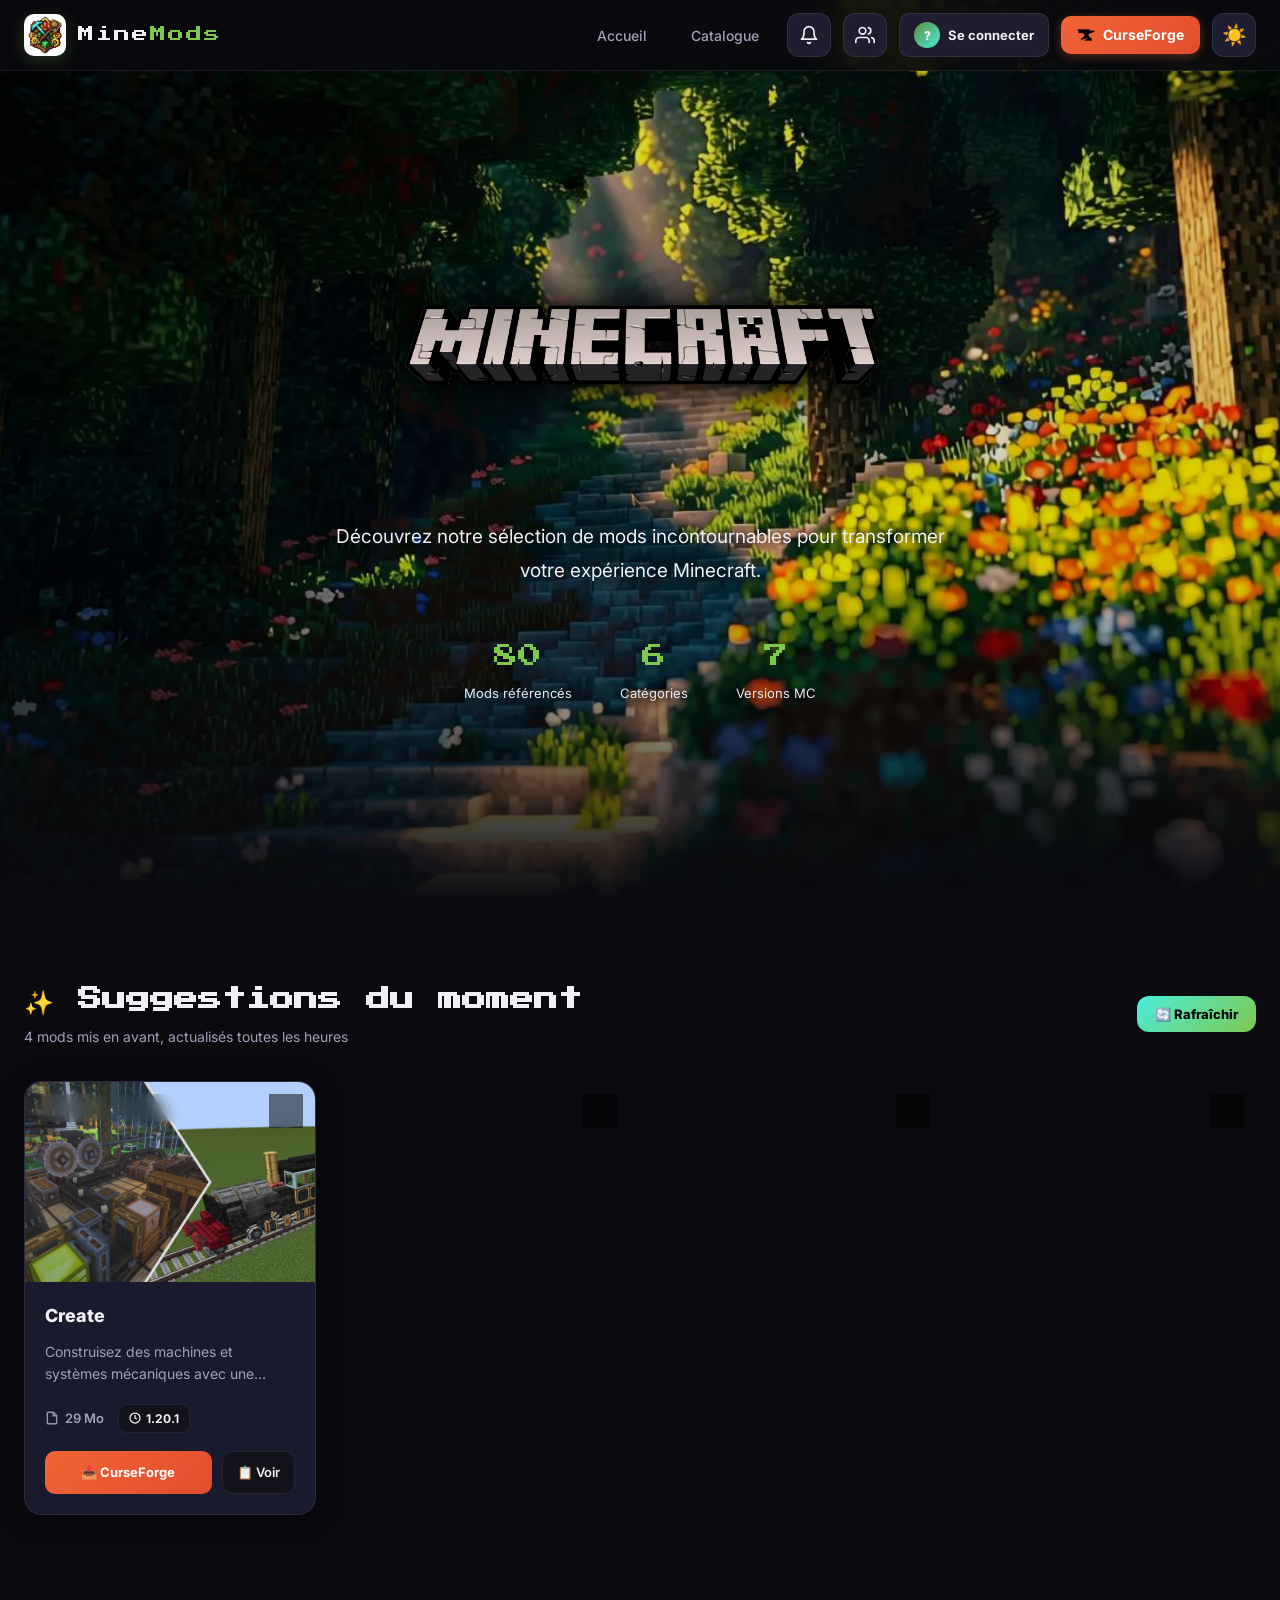
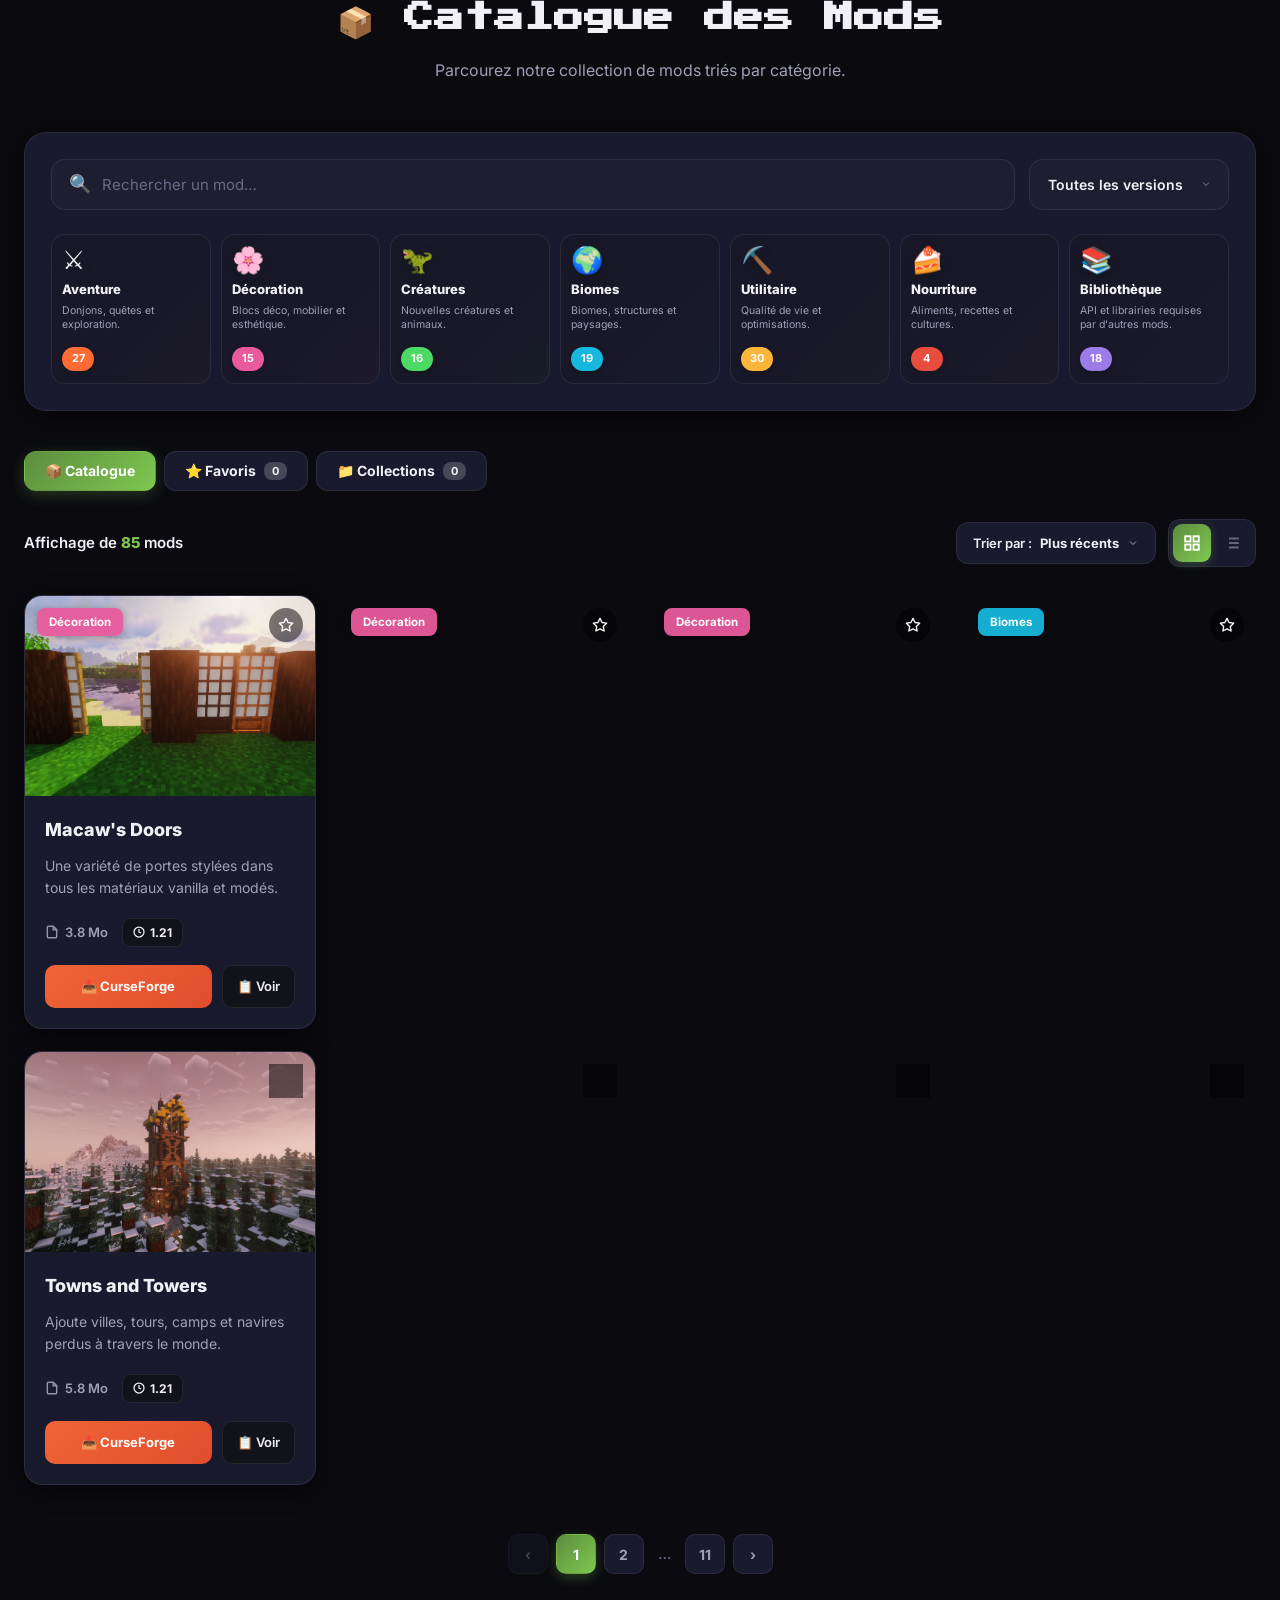
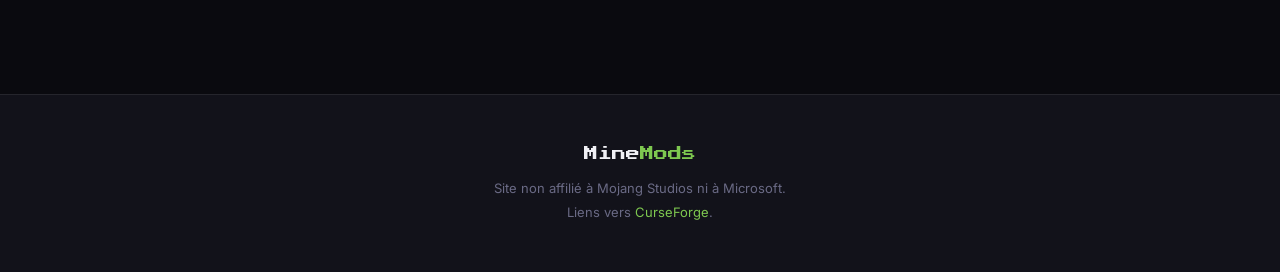
==== commit bfd7cbc8: "Update index.html" ====
--- a/index.html
+++ b/index.html
@@ -27,23 +27,23 @@
 .nav-link.nav-cta{color:white;background:linear-gradient(135deg,#f16436,#e04e2e);font-weight:700;box-shadow:0 2px 10px rgba(241,100,54,.35)}
 .nav-link.nav-cta:hover{transform:translateY(-2px);box-shadow:0 4px 18px rgba(241,100,54,.5);color:white}
 .cf-icon{width:18px;height:18px;object-fit:contain;flex-shrink:0;display:block}
-.bell-btn{position:relative;width:44px;height:44px;border-radius:12px;border:1px solid var(--border-color);background:var(--bg-input);color:var(--text-primary);cursor:pointer;display:flex;align-items:center;justify-content:center;transition:var(--transition);padding:0}
-.bell-btn:hover{border-color:var(--mc-green);color:var(--mc-green-light)}
-.bell-btn svg{width:20px;height:20px;stroke:currentColor;fill:none;stroke-width:2;stroke-linecap:round;stroke-linejoin:round}
-.bell-btn.has-notif svg{animation:bellShake 2s ease-in-out infinite}
+.icon-btn{position:relative;width:44px;height:44px;border-radius:12px;border:1px solid var(--border-color);background:var(--bg-input);color:var(--text-primary);cursor:pointer;display:flex;align-items:center;justify-content:center;transition:var(--transition);padding:0}
+.icon-btn:hover{border-color:var(--mc-green);color:var(--mc-green-light)}
+.icon-btn svg{width:20px;height:20px;stroke:currentColor;fill:none;stroke-width:2;stroke-linecap:round;stroke-linejoin:round}
+.icon-btn.has-notif svg{animation:bellShake 2s ease-in-out infinite}
 @keyframes bellShake{0%,50%,100%{transform:rotate(0)}5%,15%,25%{transform:rotate(15deg)}10%,20%,30%{transform:rotate(-15deg)}35%{transform:rotate(0)}}
-.bell-badge{position:absolute;top:2px;right:2px;background:var(--mc-redstone);color:white;font-size:9px;font-weight:800;width:16px;height:16px;padding:0;border-radius:50%;display:none;align-items:center;justify-content:center;border:2px solid var(--bg-header);line-height:1;aspect-ratio:1/1;min-width:16px;min-height:16px;box-sizing:content-box}
-.bell-badge.visible{display:flex}
-.bell-badge.wide{width:auto;min-width:20px;padding:0 4px;border-radius:8px;aspect-ratio:auto}
-.bell-dropdown{position:absolute;top:calc(100% + 8px);right:0;width:380px;max-height:500px;background:var(--bg-card);border:1px solid var(--border-color);border-radius:14px;box-shadow:0 12px 40px rgba(0,0,0,.4);display:none;z-index:1001;overflow:hidden;flex-direction:column}
-.bell-dropdown.open{display:flex}
-.bell-header{padding:16px;border-bottom:1px solid var(--border-color);display:flex;justify-content:space-between;align-items:center;flex-shrink:0}
-.bell-header h3{font-size:15px;font-weight:800}
-.bell-header .clear-all{font-size:11px;color:var(--text-muted);cursor:pointer;font-weight:600;background:none;border:none;font-family:'Inter',sans-serif;transition:var(--transition)}
-.bell-header .clear-all:hover{color:var(--mc-redstone)}
-.bell-list{flex:1;overflow-y:auto;padding:6px}
-.bell-empty{padding:40px 20px;text-align:center;color:var(--text-muted);font-size:13px}
-.bell-empty-icon{font-size:36px;margin-bottom:8px;opacity:.5}
+.icon-badge{position:absolute;top:2px;right:2px;background:var(--mc-redstone);color:white;font-size:9px;font-weight:800;width:16px;height:16px;padding:0;border-radius:50%;display:none;align-items:center;justify-content:center;border:2px solid var(--bg-header);line-height:1;aspect-ratio:1/1;min-width:16px;min-height:16px;box-sizing:content-box}
+.icon-badge.visible{display:flex}
+.icon-badge.wide{width:auto;min-width:20px;padding:0 4px;border-radius:8px;aspect-ratio:auto}
+.dropdown-panel{position:absolute;top:calc(100% + 8px);right:0;width:380px;max-height:500px;background:var(--bg-card);border:1px solid var(--border-color);border-radius:14px;box-shadow:0 12px 40px rgba(0,0,0,.4);display:none;z-index:1001;overflow:hidden;flex-direction:column}
+.dropdown-panel.open{display:flex}
+.dropdown-header{padding:16px;border-bottom:1px solid var(--border-color);display:flex;justify-content:space-between;align-items:center;flex-shrink:0}
+.dropdown-header h3{font-size:15px;font-weight:800}
+.dropdown-header .clear-all{font-size:11px;color:var(--text-muted);cursor:pointer;font-weight:600;background:none;border:none;font-family:'Inter',sans-serif;transition:var(--transition)}
+.dropdown-header .clear-all:hover{color:var(--mc-redstone)}
+.dropdown-list{flex:1;overflow-y:auto;padding:6px}
+.dropdown-empty{padding:40px 20px;text-align:center;color:var(--text-muted);font-size:13px}
+.dropdown-empty-icon{font-size:36px;margin-bottom:8px;opacity:.5}
 .notif-item{padding:12px 14px;border-radius:10px;margin-bottom:6px;background:var(--bg-secondary);border:1px solid var(--border-color);border-left:3px solid var(--mc-diamond)}
 .notif-item.unread{border-left-color:var(--mc-gold);background:rgba(252,219,5,.05)}
 .notif-item .notif-title{font-size:13px;font-weight:800;margin-bottom:4px}
@@ -62,6 +62,7 @@
 .user-badge:hover{border-color:var(--mc-green);color:var(--mc-green-light)}
 .user-badge.logged-in{border-color:rgba(126,200,80,.4);background:rgba(126,200,80,.06)}
 .user-badge .avatar-circle{width:26px;height:26px;border-radius:50%;background:linear-gradient(135deg,var(--mc-green),var(--mc-diamond));color:white;display:flex;align-items:center;justify-content:center;font-weight:800;font-size:12px;overflow:hidden;flex-shrink:0}
+.user-badge .avatar-circle img{width:100%;height:100%;object-fit:cover}
 .user-dropdown{position:absolute;top:calc(100% + 8px);right:0;background:var(--bg-card);border:1px solid var(--border-color);border-radius:12px;box-shadow:0 12px 40px rgba(0,0,0,.4);min-width:220px;padding:6px;display:none;z-index:1001}
 .user-dropdown.open{display:block}
 .user-dropdown-item{padding:10px 14px;border-radius:8px;cursor:pointer;font-size:13px;font-weight:600;color:var(--text-primary);display:flex;align-items:center;gap:10px;transition:background .2s;text-align:left;border:none;background:none;width:100%;font-family:'Inter',sans-serif}
@@ -76,6 +77,7 @@
 .mobile-menu{position:absolute;top:100%;left:0;right:0;background:var(--bg-header);backdrop-filter:blur(20px);border-bottom:1px solid var(--border-color);padding:16px 24px;display:none;flex-direction:column;gap:4px;box-shadow:0 8px 30px rgba(0,0,0,.3)}
 .mobile-menu.open{display:flex}
 .mobile-menu .nav-link{width:100%;justify-content:flex-start;padding:12px 16px}
+
 .hero{position:relative;min-height:100vh;display:flex;align-items:center;justify-content:center;overflow:hidden}
 .hero-bg{position:absolute;inset:0;z-index:0}
 .hero-bg-image{position:absolute;inset:0;background:url('./images/home/background.png') center/cover no-repeat;filter:brightness(.95) saturate(1.05)}
@@ -99,6 +101,14 @@
 .hero-stat-number{font-family:'Press Start 2P',monospace;font-size:24px;color:var(--mc-green-light);display:block;text-shadow:0 2px 14px rgba(0,0,0,.85)}
 .hero-stat-label{font-size:13px;color:#e8e8f0;margin-top:8px;text-shadow:0 2px 10px rgba(0,0,0,.8)}
 @keyframes fadeInUp{from{opacity:0;transform:translateY(30px)}to{opacity:1;transform:translateY(0)}}
+
+.suggestions-section{max-width:1400px;margin:0 auto;padding:80px 24px 0}
+.suggestions-header{display:flex;justify-content:space-between;align-items:center;margin-bottom:32px;flex-wrap:wrap;gap:16px}
+.suggestions-title h2{font-family:'Press Start 2P',monospace;font-size:clamp(16px,2.5vw,24px)}
+.suggestions-subtitle{color:var(--text-secondary);font-size:14px;margin-top:8px}
+.refresh-btn{padding:10px 18px;border-radius:12px;background:linear-gradient(135deg,var(--mc-diamond),var(--mc-green-light));color:#0a0a0f;font-weight:800;font-size:13px;border:none;cursor:pointer;transition:var(--transition);font-family:'Inter',sans-serif;display:inline-flex;align-items:center;gap:8px}
+.refresh-btn:hover{transform:translateY(-2px);box-shadow:0 4px 15px rgba(74,237,217,.4)}
+
 .catalog{max-width:1400px;margin:0 auto;padding:80px 24px 120px}
 .section-header{text-align:center;margin-bottom:48px}
 .section-header h2{font-family:'Press Start 2P',monospace;font-size:clamp(18px,3vw,30px);margin-bottom:16px}
@@ -307,7 +317,6 @@
 .btn-primary:disabled{opacity:.5;cursor:not-allowed;transform:none}
 .form-error{color:var(--mc-redstone);font-size:13px;font-weight:600;margin-bottom:12px;display:none}
 .form-error.visible{display:block}
-.form-info-banner{background:rgba(74,237,217,.08);border:1px solid rgba(74,237,217,.3);color:var(--mc-diamond);padding:10px 14px;border-radius:10px;font-size:12.5px;font-weight:600;margin-bottom:16px;line-height:1.5}
 .form-success{background:rgba(126,200,80,.1);border:1px solid rgba(126,200,80,.4);color:var(--mc-green-light);padding:12px 16px;border-radius:10px;font-size:13px;font-weight:600;margin-bottom:16px;line-height:1.5}
 .forgot-link{color:var(--mc-diamond);font-size:12px;font-weight:600;cursor:pointer;text-decoration:underline;background:none;border:none;font-family:'Inter',sans-serif;padding:0;margin-top:-4px;margin-bottom:14px;display:block}
 .forgot-link:hover{opacity:.8}
@@ -320,8 +329,15 @@
 .friend-item{display:flex;align-items:center;gap:10px;padding:10px 14px;border-radius:10px;background:var(--bg-secondary);border:1px solid var(--border-color);cursor:pointer;transition:var(--transition)}
 .friend-item:hover{border-color:var(--mc-green);background:rgba(126,200,80,.06)}
 .friend-item .avatar-circle{width:36px;height:36px;font-size:14px;border-radius:50%;background:linear-gradient(135deg,var(--mc-green),var(--mc-diamond));color:white;display:flex;align-items:center;justify-content:center;font-weight:800;overflow:hidden;flex-shrink:0}
+.friend-item .avatar-circle img{width:100%;height:100%;object-fit:cover}
 .friend-item .name{font-weight:700;font-size:14px;flex:1}
 .friend-item .name mark{background:rgba(126,200,80,.35);color:var(--mc-green-light);padding:0 2px;border-radius:3px}
+.friend-item .subtitle{font-size:11px;color:var(--text-muted);margin-top:2px}
+.friend-search-section-title{font-size:10px;color:var(--text-muted);text-transform:uppercase;letter-spacing:1px;font-weight:700;padding:8px 12px 4px}
+.friend-card-btn{width:28px;height:28px;border-radius:6px;border:1px solid var(--border-color);background:var(--bg-secondary);color:var(--text-muted);cursor:pointer;display:flex;align-items:center;justify-content:center;font-size:12px;transition:var(--transition);flex-shrink:0}
+.friend-card-btn:hover{transform:scale(1.1)}
+.friend-card-btn.accept-btn{background:linear-gradient(135deg,var(--mc-green),var(--mc-green-light));color:white;border-color:transparent}
+.friend-card-btn.reject-btn:hover{border-color:var(--mc-redstone);color:var(--mc-redstone)}
 .collection-picker-list{display:flex;flex-direction:column;gap:8px;max-height:300px;overflow-y:auto;margin-bottom:12px}
 .collection-picker-item{display:flex;align-items:center;gap:12px;padding:14px;border-radius:12px;background:var(--bg-secondary);border:2px solid var(--border-color);cursor:pointer;transition:var(--transition)}
 .collection-picker-item:hover{border-color:var(--mc-green);background:rgba(126,200,80,.06)}
@@ -334,28 +350,6 @@
 .collection-picker-item.selected .collection-picker-check{border-color:var(--mc-green);background:var(--mc-green);color:white}
 .collection-picker-item.selected .collection-picker-check::after{content:'✓';font-weight:800;font-size:14px}
 
-/* ═══ FRIENDS ═══ */
-.friends-panel{display:none}.friends-panel.active{display:block}
-.friends-section{margin-bottom:32px}
-.friends-section-title{font-size:14px;font-weight:800;color:var(--text-muted);text-transform:uppercase;letter-spacing:1px;margin-bottom:16px}
-.friends-section-title .count{background:var(--bg-card);color:var(--mc-green-light);padding:2px 10px;border-radius:10px;font-size:12px;margin-left:8px}
-.friends-grid{display:grid;grid-template-columns:repeat(auto-fill,minmax(280px,1fr));gap:14px}
-.friend-card{background:var(--bg-card);border:1px solid var(--border-color);border-radius:14px;padding:16px;display:flex;align-items:center;gap:14px;transition:var(--transition)}
-.friend-card:hover{border-color:var(--mc-green);box-shadow:0 4px 20px rgba(93,140,62,.15)}
-.friend-card.pending{border-left:4px solid var(--mc-gold)}
-.friend-card .avatar-circle{width:48px;height:48px;font-size:18px;border-radius:50%;background:linear-gradient(135deg,var(--mc-green),var(--mc-diamond));color:white;display:flex;align-items:center;justify-content:center;font-weight:800;overflow:hidden;flex-shrink:0}
-.friend-card-info{flex:1;min-width:0}
-.friend-card-name{font-size:15px;font-weight:800;overflow:hidden;text-overflow:ellipsis;white-space:nowrap}
-.friend-card-meta{font-size:11px;color:var(--text-muted);margin-top:2px}
-.friend-card-actions{display:flex;gap:6px;flex-shrink:0}
-.friend-card-btn{width:32px;height:32px;border-radius:8px;border:1px solid var(--border-color);background:var(--bg-secondary);color:var(--text-muted);cursor:pointer;display:flex;align-items:center;justify-content:center;font-size:14px;transition:var(--transition)}
-.friend-card-btn:hover{transform:scale(1.1)}
-.friend-card-btn.accept-btn{background:linear-gradient(135deg,var(--mc-green),var(--mc-green-light));color:white;border-color:transparent}
-.friend-card-btn.accept-btn:hover{box-shadow:0 4px 12px rgba(93,140,62,.4)}
-.friend-card-btn.reject-btn:hover,.friend-card-btn.remove-btn:hover{border-color:var(--mc-redstone);color:var(--mc-redstone)}
-.btn-add-friend{padding:12px 24px;border-radius:12px;background:linear-gradient(135deg,var(--mc-diamond),#3ec4b8);color:#0a0a0f;font-weight:800;font-size:14px;border:none;cursor:pointer;transition:var(--transition);font-family:'Inter',sans-serif;display:inline-flex;align-items:center;gap:8px}
-.btn-add-friend:hover{transform:translateY(-2px);box-shadow:0 4px 15px rgba(74,237,217,.4)}
-
 .footer{background:var(--bg-secondary);border-top:1px solid var(--border-color);padding:48px 24px;text-align:center}
 .footer-content{max-width:1400px;margin:0 auto}
 .footer-logo{font-family:'Press Start 2P',monospace;font-size:14px;margin-bottom:12px}
@@ -366,11 +360,11 @@
 .back-to-top{position:fixed;bottom:30px;right:30px;width:48px;height:48px;border-radius:14px;background:linear-gradient(135deg,var(--mc-green),var(--mc-green-light));color:white;border:none;cursor:pointer;font-size:20px;display:flex;align-items:center;justify-content:center;z-index:999;opacity:0;visibility:hidden;transform:translateY(10px);transition:var(--transition);box-shadow:0 4px 20px rgba(93,140,62,.4)}
 .back-to-top.visible{opacity:1;visibility:visible;transform:translateY(0)}
 .back-to-top:hover{transform:translateY(-3px)}
-@media(max-width:1200px){.mods-grid{grid-template-columns:repeat(3,1fr)}.categories-grid{grid-template-columns:repeat(4,1fr)}}
-@media(max-width:900px){.mods-grid{grid-template-columns:repeat(2,1fr)}.list-view .mod-card{flex-direction:column}.list-view .mod-card-image-wrapper{width:100%}.categories-grid{grid-template-columns:repeat(3,1fr)}}
-@media(max-width:860px){.nav-controls .nav-link{display:none}.user-badge{display:none}.bell-btn{display:none}.mobile-menu-btn{display:flex}}
-@media(max-width:768px){.hero-stats{gap:24px}.hero-stat-number{font-size:18px}.search-bar-row{flex-direction:column}.filter-select{min-width:100%}.categories-grid{grid-template-columns:repeat(2,1fr)}.modal-info-grid{grid-template-columns:1fr}.modal-image-wrapper{height:200px}.results-bar{flex-direction:column;align-items:flex-start}.hero-title-img{max-height:200px}.bell-dropdown{width:320px}}
-@media(max-width:520px){.mods-grid{grid-template-columns:1fr}.categories-grid{grid-template-columns:1fr}.header-inner{padding:0 16px;height:60px}.logo-text{font-size:12px}.catalog{padding:60px 16px 80px}.filters-panel{padding:20px}.mod-card-actions{flex-direction:column}.hero-stats{flex-direction:column;gap:16px}.hero-title-img{max-height:140px}}
+@media(max-width:1200px){.mods-grid{grid-template-columns:repeat(3,1fr)}.categories-grid{grid-template-columns:repeat(4,1fr)}#suggestionsGrid{grid-template-columns:repeat(3,1fr)}}
+@media(max-width:900px){.mods-grid{grid-template-columns:repeat(2,1fr)}.list-view .mod-card{flex-direction:column}.list-view .mod-card-image-wrapper{width:100%}.categories-grid{grid-template-columns:repeat(3,1fr)}#suggestionsGrid{grid-template-columns:repeat(2,1fr)}}
+@media(max-width:860px){.nav-controls .nav-link{display:none}.user-badge{display:none}.icon-btn{display:none}.mobile-menu-btn{display:flex}}
+@media(max-width:768px){.hero-stats{gap:24px}.hero-stat-number{font-size:18px}.search-bar-row{flex-direction:column}.filter-select{min-width:100%}.categories-grid{grid-template-columns:repeat(2,1fr)}.modal-info-grid{grid-template-columns:1fr}.modal-image-wrapper{height:200px}.results-bar{flex-direction:column;align-items:flex-start}.hero-title-img{max-height:200px}.dropdown-panel{width:320px}}
+@media(max-width:520px){.mods-grid{grid-template-columns:1fr}.categories-grid{grid-template-columns:1fr}.header-inner{padding:0 16px;height:60px}.logo-text{font-size:12px}.catalog,.suggestions-section{padding:60px 16px 40px}.filters-panel{padding:20px}.mod-card-actions{flex-direction:column}.hero-stats{flex-direction:column;gap:16px}.hero-title-img{max-height:140px}#suggestionsGrid{grid-template-columns:1fr}}
 .fade-in-section{opacity:0;transform:translateY(20px);transition:opacity .8s,transform .8s}
 .fade-in-section.visible{opacity:1;transform:translateY(0)}
 </style>
@@ -413,6 +407,8 @@
   window.firebaseReady = true;
   window.dispatchEvent(new Event('firebase-ready'));
 </script>
+
+<!-- ═══ HEADER ═══ -->
 <header class="header" id="header">
     <div class="header-inner">
         <a class="logo" onclick="showHome()">
@@ -422,16 +418,30 @@
         <div class="nav-controls">
             <button class="nav-link" onclick="showHome()">Accueil</button>
             <button class="nav-link" onclick="showCatalog()">Catalogue</button>
+            <!-- NOTIFICATIONS -->
             <div style="position:relative">
-                <button class="bell-btn" id="bellBtn" title="Notifications">
+                <button class="icon-btn" id="bellBtn" title="Notifications">
                     <svg viewBox="0 0 24 24"><path d="M18 8A6 6 0 0 0 6 8c0 7-3 9-3 9h18s-3-2-3-9"/><path d="M13.73 21a2 2 0 0 1-3.46 0"/></svg>
-                    <span class="bell-badge" id="bellBadge">0</span>
+                    <span class="icon-badge" id="bellBadge">0</span>
                 </button>
-                <div class="bell-dropdown" id="bellDropdown">
-                    <div class="bell-header"><h3>🔔 Notifications</h3><button class="clear-all" id="clearAllNotifs">Tout effacer</button></div>
-                    <div class="bell-list" id="bellList"></div>
+                <div class="dropdown-panel" id="bellDropdown">
+                    <div class="dropdown-header"><h3>🔔 Notifications</h3><button class="clear-all" id="clearAllNotifs">Tout effacer</button></div>
+                    <div class="dropdown-list" id="bellList"></div>
                 </div>
             </div>
+            <!-- AMIS -->
+            <div style="position:relative">
+                <button class="icon-btn" id="friendsBtn" title="Amis">
+                    <svg viewBox="0 0 24 24"><path d="M17 21v-2a4 4 0 0 0-4-4H5a4 4 0 0 0-4 4v2"/><circle cx="9" cy="7" r="4"/><path d="M23 21v-2a4 4 0 0 0-3-3.87"/><path d="M16 3.13a4 4 0 0 1 0 7.75"/></svg>
+                    <span class="icon-badge" id="friendsBadge">0</span>
+                </button>
+                <div class="dropdown-panel" id="friendsDropdown" style="width:400px">
+                    <div class="dropdown-header"><h3>👥 Amis</h3><button class="clear-all" onclick="openAddFriendModal()">➕ Ajouter</button></div>
+                    <div style="padding:8px"><input type="text" class="prompt-input" id="friendSearchInput" placeholder="Rechercher un ami ou un utilisateur…" autocomplete="off" style="margin-bottom:0" oninput="renderFriendsDropdownList()"></div>
+                    <div class="dropdown-list" id="friendsDropdownList" style="max-height:350px"></div>
+                </div>
+            </div>
+            <!-- USER -->
             <div style="position:relative">
                 <button class="user-badge" id="userBadge">
                     <span class="avatar-circle" id="userAvatar">?</span>
@@ -449,7 +459,8 @@
     <div class="mobile-menu" id="mobileMenu">
         <button class="nav-link" onclick="showHome();closeMobileMenu()">🏠 Accueil</button>
         <button class="nav-link" onclick="showCatalog();closeMobileMenu()">📦 Catalogue</button>
-        <button class="nav-link" onclick="toggleBellDropdown(true);closeMobileMenu()">🔔 Notifications</button>
+        <button class="nav-link" onclick="toggleBellDropdown();closeMobileMenu()">🔔 Notifications</button>
+        <button class="nav-link" onclick="toggleFriendsDropdown();closeMobileMenu()">👥 Amis</button>
         <button class="nav-link" onclick="toggleUserDropdown(true);closeMobileMenu()">👤 Compte</button>
         <a class="nav-link nav-cta" href="https://www.curseforge.com/minecraft" target="_blank" rel="noopener">
             <img src="./images/curseforge/curseforge.png" alt="" class="cf-icon" onerror="this.style.display='none'"> CurseForge
@@ -457,6 +468,7 @@
     </div>
 </header>
 
+<!-- ═══ HERO ═══ -->
 <section class="hero" id="heroSection">
     <div class="hero-bg"><div class="hero-bg-image"></div><div class="hero-veil"></div><div class="hero-overlay"></div></div>
     <div class="hero-particles" id="heroParticles"></div>
@@ -471,6 +483,19 @@
     </div>
 </section>
 
+<!-- ═══ SUGGESTIONS ═══ -->
+<section class="suggestions-section fade-in-section">
+    <div class="suggestions-header">
+        <div class="suggestions-title">
+            <h2>✨ Suggestions du moment</h2>
+            <div class="suggestions-subtitle">4 mods mis en avant, actualisés toutes les heures</div>
+        </div>
+        <button class="refresh-btn" onclick="refreshSuggestions(true)">🔄 Rafraîchir</button>
+    </div>
+    <div class="mods-grid" id="suggestionsGrid" style="grid-template-columns:repeat(4,1fr)"></div>
+</section>
+
+<!-- ═══ CATALOG ═══ -->
 <section class="catalog" id="catalogSection">
     <div class="section-header fade-in-section">
         <h2>📦 Catalogue des Mods</h2>
@@ -492,7 +517,6 @@
         <button class="tab-btn active" data-tab="browse">📦 Catalogue</button>
         <button class="tab-btn" data-tab="favorites" id="tabFavorites">⭐ Favoris <span class="count" id="favCount">0</span></button>
         <button class="tab-btn" data-tab="collections" id="tabCollections">📁 Collections <span class="count" id="colCount">0</span></button>
-        <button class="tab-btn" data-tab="friends" id="tabFriends">👥 Amis <span class="count" id="friendsCount">0</span></button>
     </div>
     <div id="browsePanel">
         <div class="results-bar fade-in-section">
@@ -510,9 +534,9 @@
     </div>
     <div id="favoritesPanel" style="display:none"></div>
     <div class="collections-panel" id="collectionsPanel"></div>
-    <div class="friends-panel" id="friendsPanel"></div>
 </section>
 
+<!-- ═══ MOD MODAL ═══ -->
 <div class="modal-overlay" id="modalOverlay">
     <div class="modal" id="modal">
         <button class="modal-close" id="modalClose"><svg viewBox="0 0 24 24"><line x1="6" y1="6" x2="18" y2="18"/><line x1="6" y1="18" x2="18" y2="6"/></svg></button>
@@ -533,6 +557,7 @@
     </div>
 </div>
 
+<!-- ═══ PROMPT MODAL ═══ -->
 <div class="modal-overlay" id="promptOverlay">
     <div class="modal" style="max-width:520px" id="promptModal">
         <button class="modal-close" onclick="closePromptModal()"><svg viewBox="0 0 24 24"><line x1="6" y1="6" x2="18" y2="18"/><line x1="6" y1="18" x2="18" y2="6"/></svg></button>
@@ -550,11 +575,12 @@
 <div id="toast" class="toast"></div>
 <footer class="footer"><div class="footer-content"><div class="footer-logo">Mine<span>Mods</span></div><p>Site non affilié à Mojang Studios ni à Microsoft.<br>Liens vers <a href="https://www.curseforge.com/minecraft" target="_blank" rel="noopener">CurseForge</a>.</p></div></footer>
 <button class="back-to-top" id="backToTop">↑</button>
-
 <script>
 const IMAGE_BASE_PATH='./images/mods/';
 const ITEMS_PER_PAGE=8;
 const LS_CURRENT_USER='minemods-current-user';
+const LS_SUGGESTIONS='minemods-suggestions';
+const LS_SUGGESTIONS_TIME='minemods-suggestions-time';
 const MAX_SUGGESTIONS=6;
 
 const CATEGORIES=[
@@ -567,89 +593,105 @@
     {id:'bibliotheque',name:'Bibliothèque',icon:'📚',desc:'API et librairies requises par d\'autres mods.',order:7}
 ];
 
-// ═══ MODS DATABASE ═══
-const MODS_DATABASE = [
-    {id:64,name:"Apotheosis",categories:["aventure","utilitaire"],description:"Refonte du système d'enchantement et de loot avec affixes et gemmes.",fullDescription:"Apotheosis révolutionne les enchantements, potions, spawners et loot.",image:"apotheosis.png",versions:["1.20.1","1.19.2","1.18.2","1.16.5"],loaders:["Forge"],sizeMo:5.1,sizePerVersion:{"1.20.1":5.1,"1.19.2":4.7,"1.18.2":4.3,"1.16.5":3.8},dependencies:["Placebo"],curseforgeUrl:"https://www.curseforge.com/minecraft/mc-mods/apotheosis"},
-    {id:10,name:"Ars Nouveau",categories:["aventure","creatures"],description:"Créez vos propres sorts personnalisés et apprivoisez des familiers uniques.",fullDescription:"Ars Nouveau propose un système entièrement personnalisable.",image:"ars-nouveau.png",versions:["1.20.1","1.19.2"],loaders:["Forge","NeoForge"],sizeMo:13.5,sizePerVersion:{"1.20.1":13.5,"1.19.2":12.4},dependencies:["GeckoLib","Patchouli"],curseforgeUrl:"https://www.curseforge.com/minecraft/mc-mods/ars-nouveau"},
-    {id:62,name:"Better Combat",categories:["aventure","utilitaire"],description:"Refonte du système de combat avec animations et combos réalistes.",fullDescription:"Better Combat révolutionne le combat.",image:"better-combat.png",versions:["1.20.1","1.19.2","1.18.2"],loaders:["Forge","Fabric"],sizeMo:3.2,sizePerVersion:{"1.20.1":3.2,"1.19.2":3.0,"1.18.2":2.8},dependencies:[],curseforgeUrl:"https://www.curseforge.com/minecraft/mc-mods/better-combat-by-daedelus"},
-    {id:4,name:"Blood Magic",categories:["aventure"],description:"Aventure sombre utilisant le sang comme source de pouvoir.",fullDescription:"Blood Magic explore le côté sombre.",image:"blood-magic.png",versions:["1.20.1","1.18.2","1.16.5","1.12.2"],loaders:["Forge"],sizeMo:15.7,sizePerVersion:{"1.20.1":15.7,"1.18.2":14.2,"1.16.5":12.8,"1.12.2":11.1},dependencies:["Patchouli"],curseforgeUrl:"https://www.curseforge.com/minecraft/mc-mods/blood-magic"},
-    {id:2,name:"Electroblob's Wizardry",categories:["aventure"],description:"RPG avec sorts découvrables, baguettes et robes de mage.",fullDescription:"Electroblob's Wizardry offre une expérience RPG avec plus de 170 sorts découvrables.",image:"electroblobs-wizardry.png",versions:["1.12.2"],loaders:["Forge"],sizeMo:14.5,sizePerVersion:{"1.12.2":14.5},dependencies:[],curseforgeUrl:"https://www.curseforge.com/minecraft/mc-mods/electroblobs-wizardry"},
-    {id:63,name:"Epic Fight",categories:["aventure","utilitaire"],description:"Système de combat souls-like avec parades, esquives et combos avancés.",fullDescription:"Epic Fight transforme Minecraft en action-RPG.",image:"epic-fight.png",versions:["1.20.1","1.19.2","1.18.2","1.16.5"],loaders:["Forge"],sizeMo:12.7,sizePerVersion:{"1.20.1":12.7,"1.19.2":11.8,"1.18.2":10.9,"1.16.5":9.7},dependencies:[],curseforgeUrl:"https://www.curseforge.com/minecraft/mc-mods/epic-fight-mod"},
-    {id:5,name:"EvilCraft",categories:["aventure"],description:"Un mod de magie sombre avec autels de sang, envouteurs et rituels démoniaques.",fullDescription:"EvilCraft est un mod de magie sombre.",image:"evilcraft.png",versions:["1.20.1","1.19.2","1.18.2","1.16.5","1.12.2"],loaders:["Forge"],sizeMo:8.4,sizePerVersion:{"1.20.1":8.4,"1.19.2":7.8,"1.18.2":7.2,"1.16.5":6.5,"1.12.2":5.6},dependencies:["Cyclops Core"],curseforgeUrl:"https://www.curseforge.com/minecraft/mc-mods/evilcraft"},
-    {id:19,name:"Legacy Hals Exploration Mod",categories:["aventure","biomes"],description:"Ajoute une nouvelle dimension mystérieuse à explorer avec biomes et créatures uniques.",fullDescription:"Legacy Hals Exploration Mod ajoute une toute nouvelle dimension.",image:"hem.png",versions:["1.19.2","1.18.2","1.16.5","1.12.2"],loaders:["Forge"],sizeMo:1.8,sizePerVersion:{"1.19.2":1.8,"1.18.2":1.7,"1.16.5":1.5,"1.12.2":1.3},dependencies:[],curseforgeUrl:"https://www.curseforge.com/minecraft/mc-mods/legacy-hals-exploration-mod"},
-    {id:65,name:"Origins",categories:["aventure","utilitaire"],description:"Choisissez une origine avec pouvoirs et faiblesses uniques dès le début.",fullDescription:"Origins permet de choisir une race de personnage.",image:"origins.png",versions:["1.20.1","1.19.2","1.18.2","1.16.5"],loaders:["Fabric","Quilt"],sizeMo:4.6,sizePerVersion:{"1.20.1":4.6,"1.19.2":4.3,"1.18.2":4.0,"1.16.5":3.5},dependencies:["Fabric API"],curseforgeUrl:"https://www.curseforge.com/minecraft/mc-mods/origins"},
-    {id:3,name:"The Aether",categories:["aventure","biomes"],description:"Dimension céleste avec donjons, boss et créatures uniques.",fullDescription:"The Aether ajoute une dimension céleste.",image:"the-aether.png",versions:["1.20.1","1.19.4"],loaders:["Forge","NeoForge"],sizeMo:17.8,sizePerVersion:{"1.20.1":17.8,"1.19.4":16.4},dependencies:[],curseforgeUrl:"https://www.curseforge.com/minecraft/mc-mods/aether"},
-    {id:1,name:"Twilight Forest",categories:["aventure","biomes","creatures"],description:"Un monde parallèle rempli de donjons, de boss et de forêts mystérieuses.",fullDescription:"The Twilight Forest est un mod d'aventure incontournable.",image:"twilight-forest.png",versions:["1.20.1","1.19.4","1.18.2","1.16.5","1.12.2"],loaders:["Forge","NeoForge"],sizeMo:14.2,sizePerVersion:{"1.20.1":14.2,"1.19.4":13.5,"1.18.2":12.8,"1.16.5":10.9,"1.12.2":8.4},dependencies:[],curseforgeUrl:"https://www.curseforge.com/minecraft/mc-mods/the-twilight-forest"},
-    {id:8,name:"Chisel & Bits",categories:["decoration","utilitaire"],description:"Sculptez chaque bloc pour des créations d'une précision inégalée.",fullDescription:"Chisel & Bits permet de modifier chaque bloc au niveau du 1/16ème.",image:"chisel-and-bits.png",versions:["1.20.1","1.18.2","1.16.5"],loaders:["Forge"],sizeMo:5.3,sizePerVersion:{"1.20.1":5.3,"1.18.2":4.8,"1.16.5":4.4},dependencies:[],curseforgeUrl:"https://www.curseforge.com/minecraft/mc-mods/chisels-bits"},
-    {id:78,name:"Macaw's Doors",categories:["decoration"],description:"Une variété de portes stylées dans tous les matériaux vanilla et modés.",fullDescription:"Macaw's Doors offre plus de 20 styles de portes.",image:"mcw-doors.png",versions:["1.21","1.20.1","1.19.4","1.18.2"],loaders:["Forge","Fabric","NeoForge"],sizeMo:3.8,sizePerVersion:{"1.21":4.2,"1.20.1":3.8,"1.19.4":3.5,"1.18.2":3.1},dependencies:[],curseforgeUrl:"https://www.curseforge.com/minecraft/mc-mods/macaws-doors"},
-    {id:6,name:"Macaw's Furniture",categories:["decoration"],description:"Des dizaines de meubles réalistes pour décorer vos constructions Minecraft.",fullDescription:"Macaw's Furniture ajoute une vaste collection de meubles réalistes.",image:"macaws-furniture.png",versions:["1.21","1.20.1","1.19.4","1.18.2"],loaders:["Forge","Fabric","NeoForge"],sizeMo:6.4,sizePerVersion:{"1.21":6.9,"1.20.1":6.4,"1.19.4":5.8,"1.18.2":5.2},dependencies:[],curseforgeUrl:"https://www.curseforge.com/minecraft/mc-mods/macaws-furniture"},
-    {id:77,name:"Macaw's Roofs",categories:["decoration"],description:"Ajoute des toits inclinés et angles décoratifs pour tous les blocs.",fullDescription:"Macaw's Roofs ajoute des toits inclinés.",image:"mcw-roofs.png",versions:["1.21","1.20.1","1.19.4","1.18.2"],loaders:["Forge","Fabric","NeoForge"],sizeMo:4.7,sizePerVersion:{"1.21":5.1,"1.20.1":4.7,"1.19.4":4.3,"1.18.2":3.9},dependencies:[],curseforgeUrl:"https://www.curseforge.com/minecraft/mc-mods/macaws-roofs"},
-    {id:7,name:"Supplementaries",categories:["decoration","utilitaire"],description:"Blocs décoratifs et fonctionnels qui complètent le vanilla.",fullDescription:"Supplementaries ajoute des éléments qui auraient pu exister dans le vanilla.",image:"supplementaries.png",versions:["1.20.1","1.19.2","1.18.2"],loaders:["Forge","Fabric"],sizeMo:8.7,sizePerVersion:{"1.20.1":8.7,"1.19.2":7.9,"1.18.2":7.2},dependencies:["Moonlight Lib"],curseforgeUrl:"https://www.curseforge.com/minecraft/mc-mods/supplementaries"},
-    {id:18,name:"Alex's Caves",categories:["creatures","biomes","aventure"],description:"6 biomes de grottes uniques avec créatures et loots exclusifs.",fullDescription:"Alex's Caves ajoute 6 nouveaux biomes de grottes.",image:"alexs-caves.png",versions:["1.20.1","1.19.4","1.18.2"],loaders:["Forge","NeoForge"],sizeMo:31.2,sizePerVersion:{"1.20.1":31.2,"1.19.4":29.4,"1.18.2":27.1},dependencies:["Citadel"],curseforgeUrl:"https://www.curseforge.com/minecraft/mc-mods/alexs-caves"},
-    {id:9,name:"Alex's Mobs",categories:["creatures"],description:"Plus de 80 créatures réalistes et fantastiques avec des comportements uniques.",fullDescription:"Alex's Mobs enrichit la faune de Minecraft avec plus de 80 créatures.",image:"alexs-mobs.png",versions:["1.20.1","1.19.2","1.18.2","1.16.5"],loaders:["Forge","NeoForge"],sizeMo:22.6,sizePerVersion:{"1.20.1":22.6,"1.19.2":20.4,"1.18.2":18.9,"1.16.5":16.2},dependencies:["Citadel"],curseforgeUrl:"https://www.curseforge.com/minecraft/mc-mods/alexs-mobs"},
-    {id:66,name:"Aquaculture 2",categories:["creatures","aventure"],description:"Ajoute plus de 30 poissons, des cannes améliorées et un système de pêche complet.",fullDescription:"Aquaculture 2 étend la pêche vanilla.",image:"aquaculture.png",versions:["1.20.1","1.19.2","1.18.2","1.16.5"],loaders:["Forge"],sizeMo:5.8,sizePerVersion:{"1.20.1":5.8,"1.19.2":5.4,"1.18.2":5.0,"1.16.5":4.4},dependencies:[],curseforgeUrl:"https://www.curseforge.com/minecraft/mc-mods/aquaculture"},
-    {id:13,name:"Better Animals Plus",categories:["creatures"],description:"Ajoute une trentaine de nouveaux animaux réalistes à travers les biomes.",fullDescription:"Better Animals Plus ajoute une trentaine d'animaux.",image:"better-animals-plus.png",versions:["1.20.1","1.19.2","1.18.2","1.16.5"],loaders:["Forge","Fabric"],sizeMo:11.4,sizePerVersion:{"1.20.1":11.4,"1.19.2":10.6,"1.18.2":9.8,"1.16.5":8.5},dependencies:[],curseforgeUrl:"https://www.curseforge.com/minecraft/mc-mods/betteranimalsplus"},
-    {id:14,name:"Better Animations Collection",categories:["creatures","utilitaire"],description:"Remplace les animations vanilla des mobs pour les rendre plus fluides et réalistes.",fullDescription:"Better Animations Collection modifie les animations vanilla des mobs.",image:"better-animations.png",versions:["1.20.1","1.19.2","1.18.2","1.16.5"],loaders:["Forge","Fabric"],sizeMo:1.3,sizePerVersion:{"1.20.1":1.3,"1.19.2":1.2,"1.18.2":1.1,"1.16.5":0.9},dependencies:[],curseforgeUrl:"https://www.curseforge.com/minecraft/mc-mods/better-animations-collection"},
-    {id:15,name:"Exotic Birds",categories:["creatures"],description:"Ajoute plus de 40 espèces d'oiseaux exotiques à travers le monde.",fullDescription:"Exotic Birds ajoute plus de 40 espèces d'oiseaux.",image:"exotic-birds.png",versions:["1.20.1","1.19.2","1.18.2","1.16.5"],loaders:["Forge"],sizeMo:8.7,sizePerVersion:{"1.20.1":8.7,"1.19.2":8.1,"1.18.2":7.5,"1.16.5":6.6},dependencies:[],curseforgeUrl:"https://www.curseforge.com/minecraft/mc-mods/exotic-birds"},
-    {id:11,name:"Ice and Fire",categories:["creatures","aventure"],description:"Dragons, hippogiffes et créatures mythologiques épiques.",fullDescription:"Ice and Fire ajoute des créatures mythologiques.",image:"ice-and-fire.png",versions:["1.19.2","1.16.5","1.12.2"],loaders:["Forge"],sizeMo:36.4,sizePerVersion:{"1.19.2":36.4,"1.16.5":34.1,"1.12.2":29.8},dependencies:["Citadel"],curseforgeUrl:"https://www.curseforge.com/minecraft/mc-mods/ice-and-fire-dragons"},
-    {id:16,name:"More Villagers",categories:["creatures","utilitaire"],description:"Ajoute des villageois spécialisés avec de nouveaux métiers et échanges.",fullDescription:"More Villagers enrichit les villages.",image:"morevillagers.png",versions:["1.20.1","1.19.2","1.18.2"],loaders:["Forge","Fabric"],sizeMo:2.4,sizePerVersion:{"1.20.1":2.4,"1.19.2":2.2,"1.18.2":2.0},dependencies:[],curseforgeUrl:"https://www.curseforge.com/minecraft/mc-mods/more-villagers-fabric"},
-    {id:67,name:"Mowzie's Mobs",categories:["creatures","aventure"],description:"Ajoute des boss et créatures uniques inspirés de mythologies du monde.",fullDescription:"Mowzie's Mobs ajoute une poignée de créatures.",image:"mowzies-mobs.png",versions:["1.20.1","1.19.2","1.18.2","1.16.5"],loaders:["Forge"],sizeMo:14.9,sizePerVersion:{"1.20.1":14.9,"1.19.2":13.8,"1.18.2":12.7,"1.16.5":11.4},dependencies:[],curseforgeUrl:"https://www.curseforge.com/minecraft/mc-mods/mowzies-mobs"},
-    {id:12,name:"Naturalist",categories:["creatures","biomes"],description:"Animaux réalistes et adorables qui enrichissent l'écosystème.",fullDescription:"Naturalist ajoute des animaux réalistes.",image:"naturalist.png",versions:["1.20.1","1.19.2"],loaders:["Forge","Fabric"],sizeMo:9.1,sizePerVersion:{"1.20.1":9.1,"1.19.2":8.5},dependencies:["GeckoLib"],curseforgeUrl:"https://www.curseforge.com/minecraft/mc-mods/naturalist"},
-    {id:21,name:"Pandora's Creatures",categories:["creatures","aventure"],description:"Ajoute une variété de nouvelles créatures uniques et hostiles à travers l'Overworld.",fullDescription:"Pandora's Creatures enrichit l'Overworld.",image:"pandoras-creatures.png",versions:["1.19.2","1.18.2","1.16.5"],loaders:["Forge"],sizeMo:6.8,sizePerVersion:{"1.19.2":6.8,"1.18.2":6.3,"1.16.5":5.5},dependencies:[],curseforgeUrl:"https://www.curseforge.com/minecraft/mc-mods/pandoras-creatures"},
-    {id:17,name:"Untamed Wilds",categories:["creatures","biomes"],description:"Créatures sauvages, prédateurs et espèces menacées du monde réel.",fullDescription:"Untamed Wilds ajoute une multitude de créatures sauvages.",image:"untamed-wilds.png",versions:["1.19.2","1.18.2","1.16.5"],loaders:["Forge"],sizeMo:12.6,sizePerVersion:{"1.19.2":12.6,"1.18.2":11.8,"1.16.5":10.4},dependencies:[],curseforgeUrl:"https://www.curseforge.com/minecraft/mc-mods/untamedwilds"},
-    {id:20,name:"Xenoclus 2",categories:["aventure","creatures"],description:"Ajoute un boss légendaire extraterrestre avec un donjon dédié.",fullDescription:"Xenoclus 2 est un mod boss.",image:"xenoclus.png",versions:["1.19.2","1.18.2"],loaders:["Forge"],sizeMo:4.3,sizePerVersion:{"1.19.2":4.3,"1.18.2":4.0},dependencies:["GeckoLib"],curseforgeUrl:"https://www.curseforge.com/minecraft/mc-mods/xenoclus-2"},
-    {id:25,name:"Better Nether",categories:["biomes"],description:"Refonte complète du Nether avec de nouveaux biomes exotiques.",fullDescription:"Better Nether transforme radicalement le Nether.",image:"better-nether.png",versions:["1.20.1","1.19.2","1.18.2","1.16.5"],loaders:["Fabric","Quilt"],sizeMo:8.9,sizePerVersion:{"1.20.1":8.9,"1.19.2":8.3,"1.18.2":7.7,"1.16.5":6.8},dependencies:[],curseforgeUrl:"https://www.curseforge.com/minecraft/mc-mods/betternether"},
-    {id:26,name:"Better Village",categories:["biomes","decoration"],description:"Améliore drastiquement les villages avec de nouvelles structures et bâtiments.",fullDescription:"Better Village transforme les villages vanilla.",image:"better-village.png",versions:["1.20.1","1.19.2","1.18.2"],loaders:["Forge","Fabric","NeoForge"],sizeMo:3.7,sizePerVersion:{"1.20.1":3.7,"1.19.2":3.4,"1.18.2":3.1},dependencies:[],curseforgeUrl:"https://www.curseforge.com/minecraft/mc-mods/better-village-forge"},
-    {id:22,name:"Biomes O' Plenty",categories:["biomes","decoration"],description:"Plus de 50 nouveaux biomes spectaculaires pour une exploration infinie.",fullDescription:"Biomes O' Plenty transforme la génération du monde.",image:"biomes-o-plenty.png",versions:["1.20.1","1.19.4","1.18.2","1.16.5"],loaders:["Forge","NeoForge"],sizeMo:11.3,sizePerVersion:{"1.20.1":11.3,"1.19.4":10.5,"1.18.2":9.7,"1.16.5":8.3},dependencies:[],curseforgeUrl:"https://www.curseforge.com/minecraft/mc-mods/biomes-o-plenty"},
-    {id:29,name:"Dark Caverns",categories:["biomes","aventure"],description:"Rend les grottes plus sombres, dangereuses et immersives.",fullDescription:"Dark Caverns modifie les grottes.",image:"dark-caverns.png",versions:["1.20.1","1.19.2","1.18.2"],loaders:["Forge","Fabric"],sizeMo:0.5,sizePerVersion:{"1.20.1":0.5,"1.19.2":0.5,"1.18.2":0.4},dependencies:[],curseforgeUrl:"https://www.curseforge.com/minecraft/mc-mods/dark-caverns"},
-    {id:24,name:"Oh The Biomes You'll Go",categories:["biomes","decoration"],description:"80+ biomes magnifiques dans l'Overworld, le Nether et l'End.",fullDescription:"Oh The Biomes You'll Go ajoute plus de 80 biomes.",image:"oh-the-biomes.png",versions:["1.20.1","1.19.2","1.18.2"],loaders:["Forge","Fabric"],sizeMo:27.6,sizePerVersion:{"1.20.1":27.6,"1.19.2":25.2,"1.18.2":23.4},dependencies:["Cristel Lib"],curseforgeUrl:"https://www.curseforge.com/minecraft/mc-mods/oh-the-biomes-youll-go"},
-    {id:70,name:"Repurposed Structures",categories:["biomes","aventure"],description:"Réutilise les structures vanilla dans de nouveaux biomes avec variations.",fullDescription:"Repurposed Structures ajoute plus de 60 variantes.",image:"repurposed-structures.png",versions:["1.20.1","1.19.2","1.18.2","1.16.5"],loaders:["Forge","Fabric"],sizeMo:4.1,sizePerVersion:{"1.20.1":4.1,"1.19.2":3.8,"1.18.2":3.5,"1.16.5":3.1},dependencies:[],curseforgeUrl:"https://www.curseforge.com/minecraft/mc-mods/repurposed-structures"},
-    {id:23,name:"Terralith",categories:["biomes"],description:"Refonte complète de la génération du monde avec des biomes époustouflants.",fullDescription:"Terralith transforme radicalement la génération du terrain.",image:"terralith.png",versions:["1.21","1.20.4","1.20.1","1.19.4"],loaders:["Forge","Fabric","NeoForge","Quilt"],sizeMo:2.9,sizePerVersion:{"1.21":3.2,"1.20.4":3.0,"1.20.1":2.9,"1.19.4":2.6},dependencies:[],curseforgeUrl:"https://www.curseforge.com/minecraft/mc-mods/terralith"},
-    {id:27,name:"The Undergarden",categories:["biomes","aventure","creatures"],description:"Une nouvelle dimension souterraine sombre et mystérieuse.",fullDescription:"The Undergarden ajoute une nouvelle dimension.",image:"the-undergarden.png",versions:["1.20.1","1.19.2","1.18.2","1.16.5"],loaders:["Forge"],sizeMo:16.3,sizePerVersion:{"1.20.1":16.3,"1.19.2":15.1,"1.18.2":14.0,"1.16.5":12.4},dependencies:[],curseforgeUrl:"https://www.curseforge.com/minecraft/mc-mods/the-undergarden"},
-    {id:28,name:"Towns and Towers",categories:["biomes","aventure"],description:"Ajoute villes, tours, camps et navires perdus à travers le monde.",fullDescription:"Towns and Towers ajoute de nombreuses structures.",image:"towns-and-towers.png",versions:["1.21","1.20.4","1.20.1","1.19.4"],loaders:["Forge","Fabric","NeoForge"],sizeMo:5.8,sizePerVersion:{"1.21":6.4,"1.20.4":6.0,"1.20.1":5.8,"1.19.4":5.3},dependencies:[],curseforgeUrl:"https://www.curseforge.com/minecraft/mc-mods/towns-and-towers"},
-    {id:61,name:"When Dungeons Arise",categories:["aventure","biomes"],description:"Ajoute plus de 40 donjons et structures colossaux répartis dans le monde.",fullDescription:"When Dungeons Arise ajoute plus de 40 structures monumentales.",image:"dungeons-arise.png",versions:["1.20.1","1.19.2","1.18.2","1.16.5"],loaders:["Forge","Fabric"],sizeMo:8.4,sizePerVersion:{"1.20.1":8.4,"1.19.2":7.8,"1.18.2":7.2,"1.16.5":6.4},dependencies:[],curseforgeUrl:"https://www.curseforge.com/minecraft/mc-mods/when-dungeons-arise"},
-    {id:71,name:"William Wythers' Overhauled Overworld",categories:["biomes"],description:"Refonte complète de l'Overworld avec des dizaines de nouveaux biomes.",fullDescription:"William Wythers' Overhauled Overworld réimagine l'Overworld vanilla.",image:"wwoo.png",versions:["1.19.2","1.18.2","1.16.5"],loaders:["Forge","Fabric"],sizeMo:9.2,sizePerVersion:{"1.19.2":9.2,"1.18.2":8.5,"1.16.5":7.6},dependencies:[],curseforgeUrl:"https://www.curseforge.com/minecraft/mc-mods/william-wythers-overhauled-overworld"},
-    {id:68,name:"YUNG's Better Dungeons",categories:["biomes","aventure"],description:"Refonte complète des donjons vanilla avec structures massives et loot amélioré.",fullDescription:"YUNG's Better Dungeons remplace les donjons vanilla.",image:"yungs-dungeons.png",versions:["1.20.1","1.19.2","1.18.2","1.16.5"],loaders:["Forge","Fabric"],sizeMo:3.4,sizePerVersion:{"1.20.1":3.4,"1.19.2":3.1,"1.18.2":2.9,"1.16.5":2.5},dependencies:["YUNG's API"],curseforgeUrl:"https://www.curseforge.com/minecraft/mc-mods/yungs-better-dungeons"},
-    {id:69,name:"YUNG's Better Strongholds",categories:["biomes","aventure"],description:"Refonte totale des Strongholds vanilla, transformés en immenses forteresses.",fullDescription:"YUNG's Better Strongholds transforme les Strongholds.",image:"yungs-strongholds.png",versions:["1.20.1","1.19.2","1.18.2","1.16.5"],loaders:["Forge","Fabric"],sizeMo:2.6,sizePerVersion:{"1.20.1":2.6,"1.19.2":2.4,"1.18.2":2.2,"1.16.5":1.9},dependencies:["YUNG's API"],curseforgeUrl:"https://www.curseforge.com/minecraft/mc-mods/yungs-better-strongholds"},
-    {id:33,name:"Applied Energistics 2",categories:["utilitaire"],description:"Un système de stockage numérique et d'automatisation avancé.",fullDescription:"Applied Energistics 2 révolutionne le stockage.",image:"applied-energistics-2.png",versions:["1.20.1","1.19.2","1.18.2","1.16.5"],loaders:["Forge","Fabric","NeoForge"],sizeMo:18.7,sizePerVersion:{"1.20.1":18.7,"1.19.2":17.1,"1.18.2":15.9,"1.16.5":14.0},dependencies:[],curseforgeUrl:"https://www.curseforge.com/minecraft/mc-mods/applied-energistics-2"},
-    {id:73,name:"AppleSkin",categories:["utilitaire"],description:"Affiche la nourriture, saturation et effet potentiel des aliments dans le HUD.",fullDescription:"AppleSkin est un mod QoL essentiel.",image:"appleskin.png",versions:["1.21","1.20.4","1.20.1","1.19.2","1.18.2","1.16.5","1.12.2"],loaders:["Forge","Fabric","NeoForge"],sizeMo:0.5,sizePerVersion:{"1.21":0.6,"1.20.4":0.5,"1.20.1":0.5,"1.19.2":0.5,"1.18.2":0.4,"1.16.5":0.4,"1.12.2":0.3},dependencies:[],curseforgeUrl:"https://www.curseforge.com/minecraft/mc-mods/appleskin"},
-    {id:44,name:"AstikorCarts",categories:["utilitaire","decoration"],description:"Ajoute des chariots tirés par des chevaux pour transporter items et animaux.",fullDescription:"AstikorCarts ajoute plusieurs types de chariots tirables.",image:"astikorcarts.png",versions:["1.20.1","1.19.2","1.18.2","1.16.5"],loaders:["Forge"],sizeMo:1.2,sizePerVersion:{"1.20.1":1.2,"1.19.2":1.1,"1.18.2":1.0,"1.16.5":0.9},dependencies:[],curseforgeUrl:"https://www.curseforge.com/minecraft/mc-mods/astikorcarts"},
-    {id:32,name:"Botania",categories:["decoration","utilitaire"],description:"Un mod basé sur la nature avec des fleurs magiques et de superbes blocs décoratifs.",fullDescription:"Botania est un mod inspiré de la magie florale.",image:"botania.png",versions:["1.20.1","1.19.2","1.18.2","1.16.5"],loaders:["Forge","Fabric"],sizeMo:9.8,sizePerVersion:{"1.20.1":9.8,"1.19.2":9.1,"1.18.2":8.6,"1.16.5":7.4},dependencies:["Patchouli"],curseforgeUrl:"https://www.curseforge.com/minecraft/mc-mods/botania"},
-    {id:40,name:"Corail Tombstone",categories:["utilitaire","aventure"],description:"Une tombe apparaît à votre mort avec tout votre équipement conservé en sécurité.",fullDescription:"Corail Tombstone crée automatiquement une tombe.",image:"tombstone.png",versions:["1.20.1","1.19.2","1.18.2","1.16.5","1.12.2"],loaders:["Forge","NeoForge"],sizeMo:4.6,sizePerVersion:{"1.20.1":4.6,"1.19.2":4.2,"1.18.2":3.9,"1.16.5":3.5,"1.12.2":3.0},dependencies:[],curseforgeUrl:"https://www.curseforge.com/minecraft/mc-mods/corail-tombstone"},
-    {id:31,name:"Create",categories:["utilitaire","decoration"],description:"Construisez des machines et systèmes mécaniques avec une esthétique magnifique.",fullDescription:"Create est une révolution.",image:"create.png",versions:["1.20.1","1.19.2","1.18.2"],loaders:["Forge","Fabric","NeoForge"],sizeMo:29.4,sizePerVersion:{"1.20.1":29.4,"1.19.2":26.8,"1.18.2":23.5},dependencies:["Flywheel"],curseforgeUrl:"https://www.curseforge.com/minecraft/mc-mods/create"},
-    {id:45,name:"Essential",categories:["utilitaire"],description:"Mod social avec skins cape, chat vocal, invitations et coop instantanée.",fullDescription:"Essential est un mod social populaire.",image:"essential.png",versions:["1.21","1.20.4","1.20.1","1.19.2","1.18.2","1.16.5","1.12.2"],loaders:["Forge","Fabric","NeoForge"],sizeMo:9.6,sizePerVersion:{"1.21":10.4,"1.20.4":9.8,"1.20.1":9.6,"1.19.2":8.9,"1.18.2":8.3,"1.16.5":7.5,"1.12.2":6.4},dependencies:[],curseforgeUrl:"https://www.curseforge.com/minecraft/mc-mods/essential-mod"},
-    {id:35,name:"Immersive Engineering",categories:["utilitaire","decoration"],description:"Machines industrielles avec une esthétique steampunk magnifique.",fullDescription:"Immersive Engineering se distingue par son approche réaliste.",image:"immersive-engineering.png",versions:["1.20.1","1.19.2","1.18.2","1.16.5"],loaders:["Forge"],sizeMo:34.2,sizePerVersion:{"1.20.1":34.2,"1.19.2":31.7,"1.18.2":29.5,"1.16.5":26.8},dependencies:[],curseforgeUrl:"https://www.curseforge.com/minecraft/mc-mods/immersive-engineering"},
-    {id:74,name:"Inventory Sorter",categories:["utilitaire"],description:"Trie automatiquement votre inventaire et vos coffres d'un clic.",fullDescription:"Inventory Sorter permet de trier automatiquement.",image:"inventory-sorter.png",versions:["1.20.1","1.19.2","1.18.2","1.16.5"],loaders:["Forge"],sizeMo:0.3,sizePerVersion:{"1.20.1":0.3,"1.19.2":0.3,"1.18.2":0.3,"1.16.5":0.2},dependencies:[],curseforgeUrl:"https://www.curseforge.com/minecraft/mc-mods/inventory-sorter"},
-    {id:72,name:"Iron Chests",categories:["utilitaire"],description:"Ajoute des coffres améliorés en cuivre, fer, or, diamant, obsidienne et crystal.",fullDescription:"Iron Chests ajoute 6 nouveaux types de coffres.",image:"iron-chests.png",versions:["1.20.1","1.19.2","1.18.2","1.16.5"],loaders:["Forge","Fabric","NeoForge"],sizeMo:1.6,sizePerVersion:{"1.20.1":1.6,"1.19.2":1.5,"1.18.2":1.4,"1.16.5":1.2},dependencies:[],curseforgeUrl:"https://www.curseforge.com/minecraft/mc-mods/iron-chests"},
-    {id:76,name:"Iron Furnaces",categories:["utilitaire"],description:"Ajoute des fours améliorés (cuivre → néthérite) plus rapides et efficaces.",fullDescription:"Iron Furnaces ajoute une série de fours améliorés.",image:"iron-furnaces.png",versions:["1.20.1","1.19.2","1.18.2","1.16.5"],loaders:["Forge"],sizeMo:2.1,sizePerVersion:{"1.20.1":2.1,"1.19.2":1.9,"1.18.2":1.8,"1.16.5":1.6},dependencies:[],curseforgeUrl:"https://www.curseforge.com/minecraft/mc-mods/iron-furnaces"},
-    {id:75,name:"Jade",categories:["utilitaire"],description:"Affiche des informations sur les blocs et entités visés (santé, propriétaire, etc.).",fullDescription:"Jade affiche en temps réel des informations.",image:"jade.png",versions:["1.21","1.20.4","1.20.1","1.19.2","1.18.2","1.16.5"],loaders:["Forge","Fabric","NeoForge"],sizeMo:1.2,sizePerVersion:{"1.21":1.4,"1.20.4":1.3,"1.20.1":1.2,"1.19.2":1.1,"1.18.2":1.0,"1.16.5":0.9},dependencies:[],curseforgeUrl:"https://www.curseforge.com/minecraft/mc-mods/jade"},
-    {id:30,name:"JEI",categories:["utilitaire"],description:"L'outil indispensable pour consulter toutes les recettes de craft.",fullDescription:"Just Enough Items est LE mod utilitaire incontournable.",image:"jei.png",versions:["1.21","1.20.4","1.20.1","1.19.2","1.18.2","1.16.5","1.12.2"],loaders:["Forge","Fabric","NeoForge"],sizeMo:1.6,sizePerVersion:{"1.21":1.8,"1.20.4":1.7,"1.20.1":1.6,"1.19.2":1.5,"1.18.2":1.4,"1.16.5":1.3,"1.12.2":1.1},dependencies:[],curseforgeUrl:"https://www.curseforge.com/minecraft/mc-mods/jei"},
-    {id:38,name:"JourneyMap",categories:["utilitaire"],description:"Minimap en temps réel avec carte du monde complète et waypoints.",fullDescription:"JourneyMap est une minimap et carte du monde complète.",image:"journeymap.png",versions:["1.21","1.20.4","1.20.1","1.19.2","1.18.2","1.16.5","1.12.2"],loaders:["Forge","Fabric","NeoForge"],sizeMo:5.3,sizePerVersion:{"1.21":5.9,"1.20.4":5.5,"1.20.1":5.3,"1.19.2":4.9,"1.18.2":4.6,"1.16.5":4.1,"1.12.2":3.5},dependencies:[],curseforgeUrl:"https://www.curseforge.com/minecraft/mc-mods/journeymap"},
-    {id:41,name:"JustHammers",categories:["utilitaire"],description:"Ajoute des marteaux qui minent plusieurs blocs à la fois (3x3, 5x5, 7x7).",fullDescription:"JustHammers ajoute des marteaux.",image:"justhammers.png",versions:["1.20.1","1.19.2"],loaders:["Forge","Fabric"],sizeMo:0.7,sizePerVersion:{"1.20.1":0.7,"1.19.2":0.6},dependencies:[],curseforgeUrl:"https://www.curseforge.com/minecraft/mc-mods/justhammers"},
-    {id:34,name:"Mekanism",categories:["utilitaire"],description:"Machines avancées, réacteur à fusion et jetpacks.",fullDescription:"Mekanism propose des machines de traitement de minerais.",image:"mekanism.png",versions:["1.20.1","1.19.2","1.18.2","1.16.5"],loaders:["Forge","NeoForge"],sizeMo:32.1,sizePerVersion:{"1.20.1":32.1,"1.19.2":29.5,"1.18.2":27.2,"1.16.5":24.8},dependencies:[],curseforgeUrl:"https://www.curseforge.com/minecraft/mc-mods/mekanism"},
-    {id:43,name:"Small Ships",categories:["utilitaire","aventure","decoration"],description:"Ajoute plusieurs types de navires jouables (cog, brigg, galleon...).",fullDescription:"Small Ships ajoute différents types de navires historiques.",image:"smallships.png",versions:["1.20.1","1.19.2","1.18.2"],loaders:["Forge","Fabric"],sizeMo:6.7,sizePerVersion:{"1.20.1":6.7,"1.19.2":6.2,"1.18.2":5.8},dependencies:[],curseforgeUrl:"https://www.curseforge.com/minecraft/mc-mods/small-ships"},
-    {id:39,name:"Sophisticated Backpacks",categories:["utilitaire"],description:"Sacs à dos évolutifs avec upgrades, filtres et automatisation.",fullDescription:"Sophisticated Backpacks ajoute des sacs à dos hautement personnalisables.",image:"sophisticated-backpacks.png",versions:["1.21","1.20.1","1.19.2","1.18.2","1.16.5"],loaders:["Forge","NeoForge"],sizeMo:4.2,sizePerVersion:{"1.21":4.6,"1.20.1":4.2,"1.19.2":3.9,"1.18.2":3.6,"1.16.5":3.2},dependencies:["Sophisticated Core"],curseforgeUrl:"https://www.curseforge.com/minecraft/mc-mods/sophisticated-backpacks"},
-    {id:42,name:"Tough As Nails",categories:["utilitaire"],description:"Ajoute la faim, la soif et la température corporelle pour un survival réaliste.",fullDescription:"Tough As Nails ajoute des mécaniques de survie avancées.",image:"tough-as-nails.png",versions:["1.20.1","1.19.2","1.18.2","1.16.5"],loaders:["Forge","NeoForge"],sizeMo:2.9,sizePerVersion:{"1.20.1":2.9,"1.19.2":2.7,"1.18.2":2.5,"1.16.5":2.2},dependencies:["GlitchCore"],curseforgeUrl:"https://www.curseforge.com/minecraft/mc-mods/tough-as-nails"},
-    {id:36,name:"Waystones",categories:["utilitaire","aventure"],description:"Pierres de téléportation pour voyager rapidement entre vos bases.",fullDescription:"Waystones ajoute des pierres de téléportation.",image:"waystones.png",versions:["1.21","1.20.4","1.20.1","1.19.2","1.18.2"],loaders:["Forge","Fabric","NeoForge"],sizeMo:2.4,sizePerVersion:{"1.21":2.7,"1.20.4":2.5,"1.20.1":2.4,"1.19.2":2.2,"1.18.2":2.0},dependencies:["Balm"],curseforgeUrl:"https://www.curseforge.com/minecraft/mc-mods/waystones"},
-    {id:37,name:"Xaero's Minimap",categories:["utilitaire"],description:"Minimap complète avec waypoints, radar de mobs et carte.",fullDescription:"Xaero's Minimap affiche une carte en temps réel.",image:"xaeros-minimap.png",versions:["1.21","1.20.4","1.20.1","1.19.2","1.18.2","1.16.5"],loaders:["Forge","Fabric","NeoForge","Quilt"],sizeMo:1.1,sizePerVersion:{"1.21":1.3,"1.20.4":1.2,"1.20.1":1.1,"1.19.2":1.0,"1.18.2":0.9,"1.16.5":0.9},dependencies:[],curseforgeUrl:"https://www.curseforge.com/minecraft/mc-mods/xaeros-minimap"},
-    {id:46,name:"Farmer's Delight",categories:["nourriture","utilitaire"],description:"Étend le système de cuisine avec de nouvelles cultures et repas.",fullDescription:"Farmer's Delight enrichit le système alimentaire.",image:"farmers-delight.png",versions:["1.20.1","1.19.2","1.18.2","1.16.5"],loaders:["Forge","Fabric","NeoForge"],sizeMo:6.2,sizePerVersion:{"1.20.1":6.2,"1.19.2":5.7,"1.18.2":5.3,"1.16.5":4.6},dependencies:[],curseforgeUrl:"https://www.curseforge.com/minecraft/mc-mods/farmers-delight"},
-    {id:79,name:"Let's Do: Bakery",categories:["nourriture","decoration"],description:"Créez votre boulangerie avec fours, viennoiseries et pains artisanaux.",fullDescription:"Let's Do: Bakery vous permet de créer une boulangerie complète.",image:"bakery.png",versions:["1.20.1","1.19.2"],loaders:["Forge","Fabric","NeoForge"],sizeMo:9.3,sizePerVersion:{"1.20.1":9.3,"1.19.2":8.6},dependencies:["Let's Do API"],curseforgeUrl:"https://www.curseforge.com/minecraft/mc-mods/lets-do-bakery"},
-    {id:48,name:"Let's Do: Vinery",categories:["nourriture","decoration"],description:"Cultivez la vigne, produisez du vin et gérez votre propre vignoble.",fullDescription:"Let's Do: Vinery est un mod agricole splendide.",image:"vinery.png",versions:["1.20.1","1.19.2"],loaders:["Forge","Fabric","NeoForge"],sizeMo:14.8,sizePerVersion:{"1.20.1":14.8,"1.19.2":13.7},dependencies:["Let's Do API"],curseforgeUrl:"https://www.curseforge.com/minecraft/mc-mods/vinery"},
-    {id:47,name:"Pam's HarvestCraft 2",categories:["nourriture"],description:"Centaines de nouvelles cultures, arbres fruitiers et recettes.",fullDescription:"Pam's HarvestCraft 2 est la référence des mods alimentaires.",image:"pams-harvestcraft.png",versions:["1.20.1","1.19.2","1.18.2","1.16.5"],loaders:["Forge","Fabric"],sizeMo:24.3,sizePerVersion:{"1.20.1":24.3,"1.19.2":22.1,"1.18.2":20.6,"1.16.5":17.8},dependencies:[],curseforgeUrl:"https://www.curseforge.com/minecraft/mc-mods/pams-harvestcraft-2-food-core"},
-    {id:49,name:"Architectury API",categories:["bibliotheque"],description:"API multi-loader qui permet aux mods d'être compatibles Forge et Fabric.",fullDescription:"Architectury API est une bibliothèque essentielle.",image:"architectury.png",versions:["1.21","1.20.4","1.20.1","1.19.2","1.18.2","1.16.5"],loaders:["Forge","Fabric","NeoForge","Quilt"],sizeMo:1.4,sizePerVersion:{"1.21":1.5,"1.20.4":1.4,"1.20.1":1.4,"1.19.2":1.3,"1.18.2":1.2,"1.16.5":1.1},dependencies:[],curseforgeUrl:"https://www.curseforge.com/minecraft/mc-mods/architectury-api"},
-    {id:51,name:"Citadel",categories:["bibliotheque"],description:"Bibliothèque avancée pour l'IA, les rendus 3D et les particules des mods de créatures.",fullDescription:"Citadel est une bibliothèque puissante.",image:"citadel.png",versions:["1.20.1","1.19.2","1.18.2","1.16.5"],loaders:["Forge","NeoForge"],sizeMo:1.9,sizePerVersion:{"1.20.1":1.9,"1.19.2":1.8,"1.18.2":1.7,"1.16.5":1.5},dependencies:[],curseforgeUrl:"https://www.curseforge.com/minecraft/mc-mods/citadel"},
-    {id:57,name:"Cristel Lib",categories:["bibliotheque"],description:"Bibliothèque utilisée par certains mods de biomes et de structures.",fullDescription:"Cristel Lib fournit des outils communs.",image:"cristellib.png",versions:["1.21","1.20.1","1.19.2"],loaders:["Forge","Fabric","NeoForge"],sizeMo:0.6,sizePerVersion:{"1.21":0.7,"1.20.1":0.6,"1.19.2":0.5},dependencies:[],curseforgeUrl:"https://www.curseforge.com/minecraft/mc-mods/cristel-lib"},
-    {id:52,name:"Cyclops Core",categories:["bibliotheque"],description:"Bibliothèque commune pour tous les mods de kroeser.",fullDescription:"Cyclops Core est la bibliothèque partagée.",image:"cyclopscore.png",versions:["1.20.1","1.19.2","1.18.2","1.16.5","1.12.2"],loaders:["Forge","NeoForge"],sizeMo:2.6,sizePerVersion:{"1.20.1":2.6,"1.19.2":2.4,"1.18.2":2.2,"1.16.5":2.0,"1.12.2":1.7},dependencies:[],curseforgeUrl:"https://www.curseforge.com/minecraft/mc-mods/cyclops-core"},
-    {id:58,name:"Fabric API",categories:["bibliotheque"],description:"L'API essentielle pour tous les mods Fabric — quasi-obligatoire.",fullDescription:"Fabric API est la bibliothèque de base indispensable.",image:"fabric-api.png",versions:["1.21","1.20.4","1.20.1","1.19.2","1.18.2","1.16.5"],loaders:["Fabric","Quilt"],sizeMo:2.1,sizePerVersion:{"1.21":2.4,"1.20.4":2.2,"1.20.1":2.1,"1.19.2":1.9,"1.18.2":1.7,"1.16.5":1.5},dependencies:[],curseforgeUrl:"https://www.curseforge.com/minecraft/mc-mods/fabric-api"},
-    {id:50,name:"GeckoLib",categories:["bibliotheque"],description:"Bibliothèque d'animations puissante pour créer des mobs et blocs animés complexes.",fullDescription:"GeckoLib est une bibliothèque d'animations.",image:"geckolib.png",versions:["1.21","1.20.4","1.20.1","1.19.2","1.18.2","1.16.5"],loaders:["Forge","Fabric","NeoForge","Quilt"],sizeMo:2.8,sizePerVersion:{"1.21":3.1,"1.20.4":2.9,"1.20.1":2.8,"1.19.2":2.6,"1.18.2":2.4,"1.16.5":2.1},dependencies:[],curseforgeUrl:"https://www.curseforge.com/minecraft/mc-mods/geckolib"},
-    {id:59,name:"GlitchCore",categories:["bibliotheque"],description:"Bibliothèque partagée par tous les mods de Glitchfiend.",fullDescription:"GlitchCore est la bibliothèque commune développée par Glitchfiend.",image:"glitchcore.png",versions:["1.21","1.20.4","1.20.1"],loaders:["Forge","NeoForge"],sizeMo:0.9,sizePerVersion:{"1.21":1.0,"1.20.4":0.9,"1.20.1":0.9},dependencies:[],curseforgeUrl:"https://www.curseforge.com/minecraft/mc-mods/glitchcore"},
-    {id:60,name:"Let's Do API",categories:["bibliotheque"],description:"API commune pour la série de mods « Let's Do ».",fullDescription:"Let's Do API est la bibliothèque de base pour tous les mods de la série Let's Do.",image:"letsdo-api.png",versions:["1.20.1","1.19.2"],loaders:["Forge","Fabric","NeoForge"],sizeMo:0.8,sizePerVersion:{"1.20.1":0.8,"1.19.2":0.7},dependencies:[],curseforgeUrl:"https://www.curseforge.com/minecraft/mc-mods/do-api"},
-    {id:54,name:"LibraryFerret",categories:["bibliotheque"],description:"Bibliothèque légère fournissant des utilitaires communs à plusieurs mods.",fullDescription:"LibraryFerret est une petite bibliothèque utilitaire.",image:"libraryferret.png",versions:["1.20.1","1.19.2","1.18.2"],loaders:["Forge","NeoForge"],sizeMo:0.4,sizePerVersion:{"1.20.1":0.4,"1.19.2":0.4,"1.18.2":0.3},dependencies:[],curseforgeUrl:"https://www.curseforge.com/minecraft/mc-mods/library-ferret-forge"},
-    {id:53,name:"Patchouli",categories:["bibliotheque"],description:"Bibliothèque de création de guides et livres in-game utilisée par de nombreux mods.",fullDescription:"Patchouli permet aux modders de créer facilement des livres-guides interactifs.",image:"patchouli.png",versions:["1.20.1","1.19.2","1.18.2","1.16.5"],loaders:["Forge","Fabric"],sizeMo:1.2,sizePerVersion:{"1.20.1":1.2,"1.19.2":1.1,"1.18.2":1.0,"1.16.5":0.9},dependencies:[],curseforgeUrl:"https://www.curseforge.com/minecraft/mc-mods/patchouli"},
-    {id:81,name:"Placebo",categories:["bibliotheque"],description:"Bibliothèque essentielle développée par Shadows_of_Fire, requise par Apotheosis.",fullDescription:"Placebo est une bibliothèque de base utilisée par plusieurs mods de Shadows_of_Fire, notamment Apotheosis.",image:"placebo.png",versions:["1.20.1","1.19.2","1.18.2","1.16.5"],loaders:["Forge"],sizeMo:0.9,sizePerVersion:{"1.20.1":0.9,"1.19.2":0.8,"1.18.2":0.7,"1.16.5":0.6},dependencies:[],curseforgeUrl:"https://www.curseforge.com/minecraft/mc-mods/placebo"},
-    {id:55,name:"PuzzlesLib",categories:["bibliotheque"],description:"Bibliothèque commune pour les mods de Fuzs.",fullDescription:"Puzzles Lib est une bibliothèque essentielle développée par Fuzs.",image:"puzzleslib.png",versions:["1.21","1.20.4","1.20.1","1.19.2","1.18.2"],loaders:["Forge","Fabric","NeoForge"],sizeMo:1.7,sizePerVersion:{"1.21":1.9,"1.20.4":1.8,"1.20.1":1.7,"1.19.2":1.6,"1.18.2":1.5},dependencies:[],curseforgeUrl:"https://www.curseforge.com/minecraft/mc-mods/puzzles-lib"},
-    {id:56,name:"Sophisticated Core",categories:["bibliotheque"],description:"Bibliothèque de base pour les mods Sophisticated.",fullDescription:"Sophisticated Core est la bibliothèque partagée par tous les mods Sophisticated.",image:"sophisticated-core.png",versions:["1.21","1.20.1","1.19.2","1.18.2","1.16.5"],loaders:["Forge","NeoForge"],sizeMo:2.3,sizePerVersion:{"1.21":2.5,"1.20.1":2.3,"1.19.2":2.1,"1.18.2":2.0,"1.16.5":1.8},dependencies:[],curseforgeUrl:"https://www.curseforge.com/minecraft/mc-mods/sophisticated-core"},
-    {id:80,name:"YUNG's API",categories:["bibliotheque"],description:"API commune requise par tous les mods de structures de YUNG.",fullDescription:"YUNG's API est la bibliothèque commune à tous les mods de structures développés par YUNGNICKYOUNG.",image:"yungs-api.png",versions:["1.20.1","1.19.2","1.18.2","1.16.5"],loaders:["Forge","Fabric","NeoForge"],sizeMo:0.7,sizePerVersion:{"1.20.1":0.7,"1.19.2":0.6,"1.18.2":0.6,"1.16.5":0.5},dependencies:[],curseforgeUrl:"https://www.curseforge.com/minecraft/mc-mods/yungs-api"}
+const MODS_DATABASE=[
+// ═══ AVENTURE ═══
+{id:64,name:"Apotheosis",categories:["aventure","utilitaire"],description:"Refonte du système d'enchantement et de loot avec affixes et gemmes.",fullDescription:"Apotheosis révolutionne les enchantements, potions, spawners et loot vanilla de Minecraft. Ajoute des affixes légendaires sur les équipements, des gemmes à sertir dans des emplacements spéciaux, et un système de rarités RPG complet. Les spawners deviennent modifiables, les potions améliorables au-delà de leurs limites vanilla. La progression endgame est considérablement enrichie avec des loots excitants à chaque exploration.",image:"apotheosis.png",versions:["1.20.1","1.19.2","1.18.2","1.16.5"],loaders:["Forge"],sizeMo:5.1,sizePerVersion:{"1.20.1":5.1,"1.19.2":4.7,"1.18.2":4.3,"1.16.5":3.8},dependencies:["Placebo"],curseforgeUrl:"https://www.curseforge.com/minecraft/mc-mods/apotheosis"},
+{id:10,name:"Ars Nouveau",categories:["aventure","creatures"],description:"Créez vos propres sorts personnalisés et apprivoisez des familiers uniques.",fullDescription:"Ars Nouveau propose un système de magie entièrement personnalisable où vous combinez des glyphes pour créer des sorts uniques. Projectiles de feu, zones de soin, invocations de créatures, téléportation — les possibilités sont infinies. Apprivoisez des familiers magiques comme les Starbuncles collecteurs d'items et les Whirlisperds volants. Cultivez des plantes mystiques, construisez une tour de mage et progressez à travers un arbre de compétences magiques.",image:"ars-nouveau.png",versions:["1.20.1","1.19.2"],loaders:["Forge","NeoForge"],sizeMo:13.5,sizePerVersion:{"1.20.1":13.5,"1.19.2":12.4},dependencies:["GeckoLib","Patchouli","Curios API"],curseforgeUrl:"https://www.curseforge.com/minecraft/mc-mods/ars-nouveau"},
+{id:62,name:"Better Combat",categories:["aventure","utilitaire"],description:"Refonte du système de combat avec animations et combos réalistes.",fullDescription:"Better Combat révolutionne le combat de Minecraft en ajoutant des animations d'attaque uniques pour chaque type d'arme. Les épées balayent horizontalement, les haches fracassent verticalement, les lances transpercent en avant. Système de combos enchaînés, dual-wielding fonctionnel et attaques directionnelles rendent chaque confrontation dynamique et engageante. Compatible avec les armes modées pour une expérience de combat complètement transformée.",image:"better-combat.png",versions:["1.20.1","1.19.2","1.18.2"],loaders:["Forge","Fabric"],sizeMo:3.2,sizePerVersion:{"1.20.1":3.2,"1.19.2":3.0,"1.18.2":2.8},dependencies:[],curseforgeUrl:"https://www.curseforge.com/minecraft/mc-mods/better-combat-by-daedelus"},
+{id:4,name:"Blood Magic",categories:["aventure"],description:"Aventure sombre utilisant le sang comme source de pouvoir.",fullDescription:"Blood Magic explore le côté sombre de la magie en transformant votre propre santé en ressource magique puissante. Construisez des autels sanglants de plus en plus grands, invoquez des démons servants et forgez des armes maudites dévastatrices. Progressez à travers cinq niveaux d'autel et débloquez des rituels capables de modifier le terrain, contrôler la météo ou ouvrir des portails dimensionnels. Un mod réservé aux joueurs qui osent risquer leur vie pour la puissance.",image:"blood-magic.png",versions:["1.20.1","1.18.2","1.16.5","1.12.2"],loaders:["Forge"],sizeMo:15.7,sizePerVersion:{"1.20.1":15.7,"1.18.2":14.2,"1.16.5":12.8,"1.12.2":11.1},dependencies:["Patchouli"],curseforgeUrl:"https://www.curseforge.com/minecraft/mc-mods/blood-magic"},
+{id:2,name:"Electroblob's Wizardry",categories:["aventure"],description:"RPG avec sorts découvrables, baguettes et robes de mage.",fullDescription:"Electroblob's Wizardry offre une expérience RPG magique complète avec plus de 170 sorts découvrables répartis en cinq éléments (feu, glace, foudre, nécromancie et terre). Trouvez des baguettes légendaires dans les donjons, portez des robes de mage enchantées pour renforcer vos pouvoirs et affrontez des sorciers ennemis hostiles. Le système de progression par découverte encourage l'exploration constante, et chaque sort peut être amélioré pour devenir plus puissant.",image:"electroblobs-wizardry.png",versions:["1.12.2"],loaders:["Forge"],sizeMo:14.5,sizePerVersion:{"1.12.2":14.5},dependencies:[],curseforgeUrl:"https://www.curseforge.com/minecraft/mc-mods/electroblobs-wizardry"},
+{id:63,name:"Epic Fight",categories:["aventure","utilitaire"],description:"Système de combat souls-like avec parades, esquives et combos avancés.",fullDescription:"Epic Fight transforme Minecraft en véritable action-RPG avec un système de combat inspiré des jeux Souls. Parez les attaques ennemies avec un timing précis, esquivez avec des roulades directionnelles, enchaînez des combos aériens dévastateurs et changez de style de combat selon votre arme. Chaque type d'arme (épée, hache, lance, katana) possède ses propres animations détaillées et mouvements spéciaux. Les mobs vanilla reçoivent également de nouvelles animations d'attaque.",image:"epic-fight.png",versions:["1.20.1","1.19.2","1.18.2","1.16.5"],loaders:["Forge"],sizeMo:12.7,sizePerVersion:{"1.20.1":12.7,"1.19.2":11.8,"1.18.2":10.9,"1.16.5":9.7},dependencies:[],curseforgeUrl:"https://www.curseforge.com/minecraft/mc-mods/epic-fight-mod"},
+{id:5,name:"EvilCraft",categories:["aventure"],description:"Un mod de magie sombre avec autels de sang, envouteurs et rituels démoniaques.",fullDescription:"EvilCraft est un mod de magie noire qui vous permet de manipuler les forces occultes de Minecraft. Créez des broyeurs de sang pour extraire l'essence vitale des créatures, fabriquez des poupées vaudou pour torturer vos ennemis à distance, et construisez des autels corrompus pour invoquer des démons. Le mod ajoute un système complet de rituels sombres, des potions de sang uniques et des artefacts maudits. Une exploration profonde et immersive du côté obscur du jeu.",image:"evilcraft.png",versions:["1.20.1","1.19.2","1.18.2","1.16.5","1.12.2"],loaders:["Forge"],sizeMo:8.4,sizePerVersion:{"1.20.1":8.4,"1.19.2":7.8,"1.18.2":7.2,"1.16.5":6.5,"1.12.2":5.6},dependencies:["Cyclops Core"],curseforgeUrl:"https://www.curseforge.com/minecraft/mc-mods/evilcraft"},
+{id:19,name:"Legacy Hals Exploration Mod",categories:["aventure","biomes"],description:"Ajoute une nouvelle dimension mystérieuse à explorer avec biomes et créatures uniques.",fullDescription:"Legacy Hals Exploration Mod (HEM) ajoute une toute nouvelle dimension parallèle débordante de mystères et d'aventures. Explorez des biomes uniques aux couleurs surréalistes, découvrez des créatures inédites aux comportements surprenants et affrontez des boss légendaires protégeant des trésors rares. Le mod met l'accent sur l'exploration et la découverte, avec des structures cachées à trouver et des secrets enfouis dans chaque recoin de ce monde fantastique.",image:"hem.png",versions:["1.19.2","1.18.2","1.16.5","1.12.2"],loaders:["Forge"],sizeMo:1.8,sizePerVersion:{"1.19.2":1.8,"1.18.2":1.7,"1.16.5":1.5,"1.12.2":1.3},dependencies:[],curseforgeUrl:"https://www.curseforge.com/minecraft/mc-mods/legacy-hals-exploration-mod"},
+{id:65,name:"Origins",categories:["aventure","utilitaire"],description:"Choisissez une origine avec pouvoirs et faiblesses uniques dès le début.",fullDescription:"Origins vous permet de choisir une race de personnage au début de votre aventure, chacune offrant des pouvoirs et des faiblesses radicalement différents. Les Avians peuvent planer depuis les hauteurs, les Merlings respirent sous l'eau mais se dessèchent en surface, les Enderians se téléportent mais brûlent au contact de l'eau. Chaque origine transforme complètement votre façon de jouer, offrant une rejouabilité infinie et des défis uniques à chaque nouvelle partie.",image:"origins.png",versions:["1.20.1","1.19.2","1.18.2","1.16.5"],loaders:["Fabric","Quilt"],sizeMo:4.6,sizePerVersion:{"1.20.1":4.6,"1.19.2":4.3,"1.18.2":4.0,"1.16.5":3.5},dependencies:["Fabric API"],curseforgeUrl:"https://www.curseforge.com/minecraft/mc-mods/origins"},
+{id:3,name:"The Aether",categories:["aventure","biomes"],description:"Dimension céleste avec donjons, boss et créatures uniques.",fullDescription:"The Aether ajoute une magnifique dimension céleste opposée au Nether, accessible via un portail d'eau encadré de Glowstone. Explorez des îles flottantes verdoyantes suspendues dans un ciel infini, découvrez trois grands donjons thématiques avec leurs boss légendaires (Slider, Valkyrie Queen et Sun Spirit). Apprivoisez des Moas volants comme montures, collectez des matériaux exclusifs comme le Gravitite anti-gravité et vivez une aventure enchanteresse dans les cieux.",image:"the-aether.png",versions:["1.20.1","1.19.4"],loaders:["Forge","NeoForge"],sizeMo:17.8,sizePerVersion:{"1.20.1":17.8,"1.19.4":16.4},dependencies:[],curseforgeUrl:"https://www.curseforge.com/minecraft/mc-mods/aether"},
+{id:1,name:"Twilight Forest",categories:["aventure","biomes","creatures"],description:"Un monde parallèle rempli de donjons, de boss et de forêts mystérieuses.",fullDescription:"The Twilight Forest est un mod d'aventure culte qui ajoute une dimension entière baignée d'une lumière crépusculaire permanente. Explorez des forêts denses et mystérieuses, affrontez des boss épiques et mémorables comme le Naga serpentin, le Lich nécromancien et l'Hydra à têtes multiples. Progressez à travers une aventure structurée où chaque boss débloque l'accès à la zone suivante. Découvrez des dizaines de structures uniques, des labyrinthes souterrains et des trésors cachés.",image:"twilight-forest.png",versions:["1.20.1","1.19.4","1.18.2","1.16.5","1.12.2"],loaders:["Forge","NeoForge"],sizeMo:14.2,sizePerVersion:{"1.20.1":14.2,"1.19.4":13.5,"1.18.2":12.8,"1.16.5":10.9,"1.12.2":8.4},dependencies:[],curseforgeUrl:"https://www.curseforge.com/minecraft/mc-mods/the-twilight-forest"},
+
+// ═══ DÉCORATION ═══
+{id:8,name:"Chisel & Bits",categories:["decoration","utilitaire"],description:"Sculptez chaque bloc pour des créations d'une précision inégalée.",fullDescription:"Chisel & Bits vous permet de modifier chaque bloc de Minecraft au niveau du 1/16ème (un bit) pour créer des détails architecturaux impossibles autrement. Sculptez des colonnes ornées, des arches gracieuses, des statues détaillées et des moulures fines. Combinez différents matériaux dans un même bloc pour des effets visuels uniques. Copiez et collez des motifs complexes pour accélérer votre travail. Le mod ultime pour les constructeurs perfectionnistes et les artistes de Minecraft.",image:"chisel-and-bits.png",versions:["1.20.1","1.18.2","1.16.5"],loaders:["Forge"],sizeMo:5.3,sizePerVersion:{"1.20.1":5.3,"1.18.2":4.8,"1.16.5":4.4},dependencies:[],curseforgeUrl:"https://www.curseforge.com/minecraft/mc-mods/chisels-bits"},
+{id:78,name:"Macaw's Doors",categories:["decoration"],description:"Une variété de portes stylées dans tous les matériaux vanilla et modés.",fullDescription:"Macaw's Doors offre plus de 20 styles de portes différents déclinés dans tous les matériaux vanilla. Des portes coulissantes japonaises aux lourdes portes médiévales en passant par des portes vitrées modernes et des portails ornés, chaque style apporte du caractère à vos constructions. Portes simples, doubles et portes de garage fonctionnelles sont disponibles. Les hitboxes sont parfaitement ajustées et les animations fluides pour une intégration sans faille.",image:"mcw-doors.png",versions:["1.21","1.20.1","1.19.4","1.18.2"],loaders:["Forge","Fabric","NeoForge"],sizeMo:3.8,sizePerVersion:{"1.21":4.2,"1.20.1":3.8,"1.19.4":3.5,"1.18.2":3.1},dependencies:[],curseforgeUrl:"https://www.curseforge.com/minecraft/mc-mods/macaws-doors"},
+{id:6,name:"Macaw's Furniture",categories:["decoration"],description:"Des dizaines de meubles réalistes pour décorer vos constructions Minecraft.",fullDescription:"Macaw's Furniture ajoute une vaste collection de meubles réalistes pour transformer vos maisons Minecraft en intérieurs vivants et détaillés. Tables de tous styles, chaises confortables, canapés accueillants, armoires fonctionnelles, lampes décoratives, cuisines équipées complètes et bien plus encore. Chaque meuble est disponible dans toutes les essences de bois vanilla et se fond parfaitement dans le style du jeu. Devenu un incontournable pour tout joueur souhaitant meubler ses constructions.",image:"macaws-furniture.png",versions:["1.21","1.20.1","1.19.4","1.18.2"],loaders:["Forge","Fabric","NeoForge"],sizeMo:6.4,sizePerVersion:{"1.21":6.9,"1.20.1":6.4,"1.19.4":5.8,"1.18.2":5.2},dependencies:[],curseforgeUrl:"https://www.curseforge.com/minecraft/mc-mods/macaws-furniture"},
+{id:77,name:"Macaw's Roofs",categories:["decoration"],description:"Ajoute des toits inclinés et angles décoratifs pour tous les blocs.",fullDescription:"Macaw's Roofs résout enfin le problème des toits plats dans Minecraft en ajoutant des tuiles inclinées, des angles et des raccords parfaits dans tous les matériaux vanilla. Créez des constructions avec des toits triangulaires réalistes, des lucarnes élégantes, des cheminées et des façades architecturales complexes. Pentes douces, angles aigus, coins intérieurs et extérieurs, faîtières — tout est prévu pour des toitures professionnelles. Le complément parfait de Macaw's Furniture et Doors.",image:"mcw-roofs.png",versions:["1.21","1.20.1","1.19.4","1.18.2"],loaders:["Forge","Fabric","NeoForge"],sizeMo:4.7,sizePerVersion:{"1.21":5.1,"1.20.1":4.7,"1.19.4":4.3,"1.18.2":3.9},dependencies:[],curseforgeUrl:"https://www.curseforge.com/minecraft/mc-mods/macaws-roofs"},
+{id:7,name:"Supplementaries",categories:["decoration","utilitaire"],description:"Blocs décoratifs et fonctionnels qui complètent le vanilla.",fullDescription:"Supplementaries ajoute plus de 100 blocs décoratifs et fonctionnels qui auraient parfaitement leur place dans le Minecraft vanilla. Enseignes tournantes, panneaux directionnels, jarres décoratives, cages à oiseaux fonctionnelles, catapultes amusantes, drapeaux personnalisables, horloges murales et bien plus encore. Chaque ajout est soigneusement conçu avec des textures cohérentes et des fonctionnalités utiles. Un des mods les plus appréciés des constructeurs pour enrichir leurs créations.",image:"supplementaries.png",versions:["1.20.1","1.19.2","1.18.2"],loaders:["Forge","Fabric"],sizeMo:8.7,sizePerVersion:{"1.20.1":8.7,"1.19.2":7.9,"1.18.2":7.2},dependencies:["Moonlight Lib"],curseforgeUrl:"https://www.curseforge.com/minecraft/mc-mods/supplementaries"},
+
+// ═══ CRÉATURES ═══
+{id:18,name:"Alex's Caves",categories:["creatures","biomes","aventure"],description:"6 biomes de grottes uniques avec créatures et loots exclusifs.",fullDescription:"Alex's Caves ajoute 6 nouveaux biomes de grottes complètement uniques, chacun avec son propre écosystème, ses créatures et ses mécaniques. Explorez les Magnetic Caves où la gravité est altérée, les Primordial Caves peuplées de dinosaures, les Toxic Caves radioactives dangereuses, l'Abyssal Chasm sous-marin terrifiant, les Forlorn Hollows hantés par des spectres et les Underground Cabin mystérieuses. Chaque biome offre des loots exclusifs et des boss optionnels.",image:"alexs-caves.png",versions:["1.20.1","1.19.4","1.18.2"],loaders:["Forge","NeoForge"],sizeMo:31.2,sizePerVersion:{"1.20.1":31.2,"1.19.4":29.4,"1.18.2":27.1},dependencies:["Citadel"],curseforgeUrl:"https://www.curseforge.com/minecraft/mc-mods/alexs-caves"},
+{id:9,name:"Alex's Mobs",categories:["creatures"],description:"Plus de 80 créatures réalistes et fantastiques avec des comportements uniques.",fullDescription:"Alex's Mobs enrichit la faune de Minecraft avec plus de 80 créatures soigneusement modélisées et animées. Des grizzlis dans les forêts aux crocodiles dans les marais, chaque mob possède un comportement réaliste et des interactions naturelles avec son environnement. Certaines créatures peuvent être apprivoisées, chevauchées ou utilisées pour des mécaniques de gameplay uniques. Le mod ajoute aussi des boss comme le Void Worm et des créatures fantastiques comme le Cosmic Cod.",image:"alexs-mobs.png",versions:["1.20.1","1.19.2","1.18.2","1.16.5"],loaders:["Forge","NeoForge"],sizeMo:22.6,sizePerVersion:{"1.20.1":22.6,"1.19.2":20.4,"1.18.2":18.9,"1.16.5":16.2},dependencies:["Citadel"],curseforgeUrl:"https://www.curseforge.com/minecraft/mc-mods/alexs-mobs"},
+{id:66,name:"Aquaculture 2",categories:["creatures","aventure"],description:"Ajoute plus de 30 poissons, des cannes améliorées et un système de pêche complet.",fullDescription:"Aquaculture 2 étend considérablement la pêche vanilla avec plus de 30 espèces de poissons uniques répartis dans les différents biomes aquatiques du jeu. Chaque biome possède ses propres poissons exclusifs, encourageant l'exploration des océans, rivières et lacs. Le mod ajoute des cannes à pêche améliorées (fer, or, diamant, néthérite), des appâts variés, un système de talents et des items rares surprenants. La pêche devient enfin une activité gratifiante et immersive.",image:"aquaculture.png",versions:["1.20.1","1.19.2","1.18.2","1.16.5"],loaders:["Forge"],sizeMo:5.8,sizePerVersion:{"1.20.1":5.8,"1.19.2":5.4,"1.18.2":5.0,"1.16.5":4.4},dependencies:[],curseforgeUrl:"https://www.curseforge.com/minecraft/mc-mods/aquaculture"},
+{id:13,name:"Better Animals Plus",categories:["creatures"],description:"Ajoute une trentaine de nouveaux animaux réalistes à travers les biomes.",fullDescription:"Better Animals Plus ajoute une trentaine d'animaux réalistes qui peuplent naturellement les biomes de Minecraft. Renards, ours, cerfs, coyotes, tigres, phoques, lamantins et bien d'autres viennent enrichir la faune vanilla. Chaque animal possède des comportements réalistes : les prédateurs chassent, les proies fuient, et les troupeaux se déplacent ensemble. Les modèles 3D sont détaillés et les animations fluides, créant un monde vivant et crédible.",image:"better-animals-plus.png",versions:["1.20.1","1.19.2","1.18.2","1.16.5"],loaders:["Forge","Fabric"],sizeMo:11.4,sizePerVersion:{"1.20.1":11.4,"1.19.2":10.6,"1.18.2":9.8,"1.16.5":8.5},dependencies:[],curseforgeUrl:"https://www.curseforge.com/minecraft/mc-mods/betteranimalsplus"},
+{id:14,name:"Better Animations Collection",categories:["creatures","utilitaire"],description:"Remplace les animations vanilla des mobs pour les rendre plus fluides et réalistes.",fullDescription:"Better Animations Collection remplace les animations rigides et saccadées des mobs vanilla par des mouvements fluides et naturels. Les vaches se balancent en marchant, les cochons trottinent avec réalisme, les poulets battent des ailes de manière crédible et les villageois gesticulent pendant leurs échanges. Un mod léger qui améliore drastiquement l'immersion visuelle du jeu sans impacter les performances, compatible avec la majorité des modpacks.",image:"better-animations.png",versions:["1.20.1","1.19.2","1.18.2","1.16.5"],loaders:["Forge","Fabric"],sizeMo:1.3,sizePerVersion:{"1.20.1":1.3,"1.19.2":1.2,"1.18.2":1.1,"1.16.5":0.9},dependencies:[],curseforgeUrl:"https://www.curseforge.com/minecraft/mc-mods/better-animations-collection"},
+{id:15,name:"Exotic Birds",categories:["creatures"],description:"Ajoute plus de 40 espèces d'oiseaux exotiques à travers le monde.",fullDescription:"Exotic Birds peuple les cieux et les biomes de Minecraft avec plus de 40 espèces d'oiseaux magnifiques du monde entier. Perroquets aux couleurs éclatantes, aigles majestueux planant dans les montagnes, pingouins adorables sur la banquise, autruches dans les savanes, hiboux nocturnes dans les forêts sombres et flamants roses dans les marais. Chaque espèce apparaît dans son biome naturel et certains oiseaux peuvent être apprivoisés comme compagnons fidèles.",image:"exotic-birds.png",versions:["1.20.1","1.19.2","1.18.2","1.16.5"],loaders:["Forge"],sizeMo:8.7,sizePerVersion:{"1.20.1":8.7,"1.19.2":8.1,"1.18.2":7.5,"1.16.5":6.6},dependencies:[],curseforgeUrl:"https://www.curseforge.com/minecraft/mc-mods/exotic-birds"},
+{id:11,name:"Ice and Fire",categories:["creatures","aventure"],description:"Dragons, hippogriffes et créatures mythologiques épiques.",fullDescription:"Ice and Fire ajoute les créatures mythologiques les plus impressionnantes jamais créées pour Minecraft. Élevez et chevauchez des dragons de feu, de glace ou de foudre depuis leur œuf jusqu'à leur taille adulte colossale. Affrontez des cyclopes géants, apprivoisez des hippogriffes majestueux, fuyez les sirènes trompeuses et combattez des cockatrices pétrifiantes. Chaque créature possède des mécaniques uniques, des drops précieux et un écosystème propre. Un des mods les plus ambitieux jamais créés.",image:"ice-and-fire.png",versions:["1.19.2","1.16.5","1.12.2"],loaders:["Forge"],sizeMo:36.4,sizePerVersion:{"1.19.2":36.4,"1.16.5":34.1,"1.12.2":29.8},dependencies:["Citadel"],curseforgeUrl:"https://www.curseforge.com/minecraft/mc-mods/ice-and-fire-dragons"},
+{id:16,name:"More Villagers",categories:["creatures","utilitaire"],description:"Ajoute des villageois spécialisés avec de nouveaux métiers et échanges.",fullDescription:"More Villagers enrichit considérablement les villages en ajoutant plus de 12 nouveaux métiers de villageois spécialisés. Trouvez un chasseur vendant des trophées, un pêcheur avec des prises rares, un mineur proposant des minerais, un ingénieur avec des redstone gadgets et un archéologue offrant des artefacts. Chaque nouveau métier apporte ses propres échanges uniques et ses blocs de travail dédiés, rendant les villages bien plus intéressants et l'économie plus variée.",image:"morevillagers.png",versions:["1.20.1","1.19.2","1.18.2"],loaders:["Forge","Fabric"],sizeMo:2.4,sizePerVersion:{"1.20.1":2.4,"1.19.2":2.2,"1.18.2":2.0},dependencies:[],curseforgeUrl:"https://www.curseforge.com/minecraft/mc-mods/more-villagers-fabric"},
+{id:67,name:"Mowzie's Mobs",categories:["creatures","aventure"],description:"Ajoute des boss et créatures uniques inspirés de mythologies du monde.",fullDescription:"Mowzie's Mobs ajoute une poignée de créatures et boss épiques inspirés de mythologies du monde entier, chacun avec des animations spectaculaires et des combats élaborés. Affrontez le Barako roi soleil dans un temple de jungle, le Ferrous Wroughtnaut chevalier géant endormi dans les grottes, l'énorme Frostmaw gardien des montagnes enneigées et le Foliaath plante carnivore terrifiante. Chaque combat est unique, mémorable et récompensé par des drops légendaires.",image:"mowzies-mobs.png",versions:["1.20.1","1.19.2","1.18.2","1.16.5"],loaders:["Forge"],sizeMo:14.9,sizePerVersion:{"1.20.1":14.9,"1.19.2":13.8,"1.18.2":12.7,"1.16.5":11.4},dependencies:[],curseforgeUrl:"https://www.curseforge.com/minecraft/mc-mods/mowzies-mobs"},
+{id:12,name:"Naturalist",categories:["creatures","biomes"],description:"Animaux réalistes et adorables qui enrichissent l'écosystème.",fullDescription:"Naturalist ajoute une trentaine d'animaux réalistes et adorables qui viennent enrichir naturellement les écosystèmes de Minecraft. Serpents ondulant dans les herbes, lucioles illuminant les nuits d'été, papillons virevoltant autour des fleurs, oiseaux chanteurs dans les arbres et petits mammifères fouillant le sol. Chaque animal s'intègre parfaitement dans son biome approprié avec des comportements réalistes. Un mod parfait pour un monde vivant et poétique.",image:"naturalist.png",versions:["1.20.1","1.19.2"],loaders:["Forge","Fabric"],sizeMo:9.1,sizePerVersion:{"1.20.1":9.1,"1.19.2":8.5},dependencies:["GeckoLib"],curseforgeUrl:"https://www.curseforge.com/minecraft/mc-mods/naturalist"},
+{id:21,name:"Pandora's Creatures",categories:["creatures","aventure"],description:"Ajoute une variété de nouvelles créatures uniques et hostiles à travers l'Overworld.",fullDescription:"Pandora's Creatures enrichit l'Overworld de Minecraft avec une multitude de nouvelles créatures uniques et souvent dangereuses. Découvrez le Hellhound cracheur de feu rôdant dans les badlands, l'Arachnon araignée géante tissant ses toiles dans les cavernes, le Wraith fantomatique hantant les nuits et bien d'autres monstres terrifiants. Chaque créature possède des attaques spéciales, des drops utiles et des comportements qui rendent l'exploration bien plus périlleuse et excitante.",image:"pandoras-creatures.png",versions:["1.19.2","1.18.2","1.16.5"],loaders:["Forge"],sizeMo:6.8,sizePerVersion:{"1.19.2":6.8,"1.18.2":6.3,"1.16.5":5.5},dependencies:[],curseforgeUrl:"https://www.curseforge.com/minecraft/mc-mods/pandoras-creatures"},
+{id:17,name:"Untamed Wilds",categories:["creatures","biomes"],description:"Créatures sauvages, prédateurs et espèces menacées du monde réel.",fullDescription:"Untamed Wilds ajoute une multitude de créatures sauvages du monde réel, incluant des espèces menacées et des prédateurs impressionnants. Explorez les biomes pour trouver des tigres du Bengale, des léopards des neiges, des rhinocéros, des tortues géantes, des alligators et bien d'autres animaux. Chaque espèce possède des variantes régionales réalistes, des systèmes de reproduction et des comportements écologiques qui enrichissent considérablement la biodiversité du jeu.",image:"untamed-wilds.png",versions:["1.19.2","1.18.2","1.16.5"],loaders:["Forge"],sizeMo:12.6,sizePerVersion:{"1.19.2":12.6,"1.18.2":11.8,"1.16.5":10.4},dependencies:[],curseforgeUrl:"https://www.curseforge.com/minecraft/mc-mods/untamedwilds"},
+{id:20,name:"Xenoclus 2",categories:["aventure","creatures"],description:"Ajoute un boss légendaire extraterrestre avec un donjon dédié.",fullDescription:"Xenoclus 2 est un mod boss endgame qui ajoute une créature extraterrestre titanesque cachée dans un donjon spatial unique et complexe. Ce boss propose un combat épique en plusieurs phases avec des attaques dévastatrices, des mécaniques de combat originales et une difficulté calibrée pour les joueurs les mieux équipés. La victoire récompense avec des équipements légendaires exclusifs et des trophées rares. Une expérience de boss fight mémorable et intense.",image:"xenoclus.png",versions:["1.19.2","1.18.2"],loaders:["Forge"],sizeMo:4.3,sizePerVersion:{"1.19.2":4.3,"1.18.2":4.0},dependencies:["GeckoLib"],curseforgeUrl:"https://www.curseforge.com/minecraft/mc-mods/xenoclus-2"},
+
+// ═══ BIOMES ═══
+{id:25,name:"Better Nether",categories:["biomes"],description:"Refonte complète du Nether avec de nouveaux biomes exotiques.",fullDescription:"Better Nether transforme radicalement le Nether en ajoutant plus de 20 nouveaux biomes exotiques et variés. Découvrez des jungles infernales luxuriantes aux arbres luminescents, des marais de lave bouillonnants peuplés de créatures étranges, des cavernes de cristal aux reflets hypnotiques et des déserts de cendres balayés par les vents. Chaque biome apporte ses propres blocs décoratifs, plantes et matériaux uniques pour enrichir l'exploration du monde infernal.",image:"better-nether.png",versions:["1.20.1","1.19.2","1.18.2","1.16.5"],loaders:["Fabric","Quilt"],sizeMo:8.9,sizePerVersion:{"1.20.1":8.9,"1.19.2":8.3,"1.18.2":7.7,"1.16.5":6.8},dependencies:["Fabric API"],curseforgeUrl:"https://www.curseforge.com/minecraft/mc-mods/betternether"},
+{id:26,name:"Better Village",categories:["biomes","decoration"],description:"Améliore drastiquement les villages avec de nouvelles structures et bâtiments.",fullDescription:"Better Village transforme les villages vanilla en communautés vivantes, détaillées et variées. Ajoute des dizaines de nouvelles structures architecturales : forges impressionnantes avec cheminées fumantes, moulins à vent fonctionnels, tavernes accueillantes avec comptoirs, marchés animés avec étals colorés, tours de garde et remparts protecteurs. Chaque village devient unique et intéressant à explorer, avec des surprises architecturales et des trésors cachés à chaque coin de rue.",image:"better-village.png",versions:["1.20.1","1.19.2","1.18.2"],loaders:["Forge","Fabric","NeoForge"],sizeMo:3.7,sizePerVersion:{"1.20.1":3.7,"1.19.2":3.4,"1.18.2":3.1},dependencies:[],curseforgeUrl:"https://www.curseforge.com/minecraft/mc-mods/better-village-forge"},
+{id:22,name:"Biomes O' Plenty",categories:["biomes","decoration"],description:"Plus de 50 nouveaux biomes spectaculaires pour une exploration infinie.",fullDescription:"Biomes O' Plenty est le mod de biomes le plus emblématique et populaire de Minecraft. Il transforme radicalement la génération du monde en ajoutant plus de 50 biomes uniques et magnifiques : forêts de cerisiers aux pétales tombants, marécages mystiques brumeux, prairies fleuries multicolores, canyons rouges vertigineux, terres célestes aux îles flottantes et bien plus. Chaque biome possède sa végétation propre, ses créatures spécifiques et son ambiance sonore unique.",image:"biomes-o-plenty.png",versions:["1.20.1","1.19.4","1.18.2","1.16.5"],loaders:["Forge","NeoForge"],sizeMo:11.3,sizePerVersion:{"1.20.1":11.3,"1.19.4":10.5,"1.18.2":9.7,"1.16.5":8.3},dependencies:["GlitchCore"],curseforgeUrl:"https://www.curseforge.com/minecraft/mc-mods/biomes-o-plenty"},
+{id:29,name:"Dark Caverns",categories:["biomes","aventure"],description:"Rend les grottes plus sombres, dangereuses et immersives.",fullDescription:"Dark Caverns modifie l'éclairage et l'ambiance des grottes de Minecraft pour les rendre véritablement sombres, effrayantes et immersives. Les torches deviennent indispensables à la survie et l'exploration souterraine gagne énormément en tension et en atmosphère. Les grottes profondes deviennent des lieux hostiles où chaque recoin peut cacher un danger. Compatible avec les shaders et les mods de caves, ce mod transforme radicalement l'expérience de spéléologie.",image:"dark-caverns.png",versions:["1.20.1","1.19.2","1.18.2"],loaders:["Forge","Fabric"],sizeMo:0.5,sizePerVersion:{"1.20.1":0.5,"1.19.2":0.5,"1.18.2":0.4},dependencies:[],curseforgeUrl:"https://www.curseforge.com/minecraft/mc-mods/dark-caverns"},
+{id:24,name:"Oh The Biomes You'll Go",categories:["biomes","decoration"],description:"80+ biomes magnifiques dans l'Overworld, le Nether et l'End.",fullDescription:"Oh The Biomes You'll Go (BYG) ajoute plus de 80 biomes visuellement époustouflants répartis dans l'Overworld, le Nether et même l'End. Explorez des forêts bioluminescentes aux lueurs féeriques, des toundras arctiques scintillantes, des jungles préhistoriques aux arbres gigantesques et des paysages surréalistes aux couleurs impossibles. Chaque biome possède sa végétation unique, ses structures et son ambiance propre. Un des mods de biomes les plus impressionnants visuellement.",image:"oh-the-biomes.png",versions:["1.20.1","1.19.2","1.18.2"],loaders:["Forge","Fabric"],sizeMo:27.6,sizePerVersion:{"1.20.1":27.6,"1.19.2":25.2,"1.18.2":23.4},dependencies:["Cristel Lib","Architectury API"],curseforgeUrl:"https://www.curseforge.com/minecraft/mc-mods/oh-the-biomes-youll-go"},
+{id:70,name:"Repurposed Structures",categories:["biomes","aventure"],description:"Réutilise les structures vanilla dans de nouveaux biomes avec variations.",fullDescription:"Repurposed Structures ajoute plus de 60 nouvelles variantes des structures vanilla adaptées à différents biomes où elles n'existaient pas. Trouvez des villages dans les jungles avec des cabanes sur pilotis, des pyramides dans la toundra enneigée, des avant-postes dans les forêts sombres et des temples dans les badlands. Chaque variante est thématiquement cohérente avec son environnement, enrichissant considérablement l'exploration et la découverte à travers tous les biomes du jeu.",image:"repurposed-structures.png",versions:["1.20.1","1.19.2","1.18.2","1.16.5"],loaders:["Forge","Fabric"],sizeMo:4.1,sizePerVersion:{"1.20.1":4.1,"1.19.2":3.8,"1.18.2":3.5,"1.16.5":3.1},dependencies:[],curseforgeUrl:"https://www.curseforge.com/minecraft/mc-mods/repurposed-structures"},
+{id:23,name:"Terralith",categories:["biomes"],description:"Refonte complète de la génération du monde avec des biomes époustouflants.",fullDescription:"Terralith transforme radicalement la génération du terrain de Minecraft sans ajouter aucun nouveau bloc — un exploit technique impressionnant. Découvrez des montagnes gigantesques aux sommets enneigés, des canyons profonds aux strates colorées, des cratères mystérieux, des falaises côtières spectaculaires et plus de 85 biomes uniques. Tout est réalisé avec les blocs vanilla, garantissant une compatibilité parfaite avec n'importe quel resource pack et une performance optimale.",image:"terralith.png",versions:["1.21","1.20.4","1.20.1","1.19.4"],loaders:["Forge","Fabric","NeoForge","Quilt"],sizeMo:2.9,sizePerVersion:{"1.21":3.2,"1.20.4":3.0,"1.20.1":2.9,"1.19.4":2.6},dependencies:[],curseforgeUrl:"https://www.curseforge.com/minecraft/mc-mods/terralith"},
+{id:27,name:"The Undergarden",categories:["biomes","aventure","creatures"],description:"Une nouvelle dimension souterraine sombre et mystérieuse.",fullDescription:"The Undergarden ajoute une toute nouvelle dimension entièrement souterraine, sombre et brumeuse, accessible via un portail spécial. Explorez des cavernes gigantesques aux champignons luminescents, des forêts souterraines aux arbres cristallins, des lacs souterrains mystérieux et des zones corrompues dangereuses. Affrontez des créatures uniques, récoltez des minerais exclusifs comme l'Utherium et découvrez les secrets de ce monde enfoui. Idéal pour les explorateurs ayant épuisé le Nether.",image:"the-undergarden.png",versions:["1.20.1","1.19.2","1.18.2","1.16.5"],loaders:["Forge"],sizeMo:16.3,sizePerVersion:{"1.20.1":16.3,"1.19.2":15.1,"1.18.2":14.0,"1.16.5":12.4},dependencies:[],curseforgeUrl:"https://www.curseforge.com/minecraft/mc-mods/the-undergarden"},
+{id:28,name:"Towns and Towers",categories:["biomes","aventure"],description:"Ajoute villes, tours, camps et navires perdus à travers le monde.",fullDescription:"Towns and Towers ajoute des dizaines de nouvelles structures spectaculaires à travers le monde : villes fortifiées avec murailles et marchés, tours mystérieuses surplombant les paysages, camps d'aventuriers avec feux de camp et tentes, navires perdus échoués sur les côtes et postes commerciaux en bordure de route. Chaque structure est richement décorée, offre des loots intéressants et raconte une histoire à travers son architecture et son placement soigné dans le monde.",image:"towns-and-towers.png",versions:["1.21","1.20.4","1.20.1","1.19.4"],loaders:["Forge","Fabric","NeoForge"],sizeMo:5.8,sizePerVersion:{"1.21":6.4,"1.20.4":6.0,"1.20.1":5.8,"1.19.4":5.3},dependencies:[],curseforgeUrl:"https://www.curseforge.com/minecraft/mc-mods/towns-and-towers"},
+{id:61,name:"When Dungeons Arise",categories:["aventure","biomes"],description:"Ajoute plus de 40 donjons et structures colossaux répartis dans le monde.",fullDescription:"When Dungeons Arise ajoute plus de 40 donjons et structures monumentales dans le monde de Minecraft. Explorez des châteaux imposants aux tours vertigineuses, des ruines antiques enfouies dans la jungle, des temples oubliés gardés par des pièges mortels et des bastions abandonnés hantés par des mobs puissants. Chaque structure regorge de salles secrètes, de coffres au trésor et de défis variés, offrant une expérience d'exploration digne des meilleurs jeux de rôle.",image:"dungeons-arise.png",versions:["1.20.1","1.19.2","1.18.2","1.16.5"],loaders:["Forge","Fabric"],sizeMo:8.4,sizePerVersion:{"1.20.1":8.4,"1.19.2":7.8,"1.18.2":7.2,"1.16.5":6.4},dependencies:[],curseforgeUrl:"https://www.curseforge.com/minecraft/mc-mods/when-dungeons-arise"},
+{id:71,name:"William Wythers' Overhauled Overworld",categories:["biomes"],description:"Refonte complète de l'Overworld avec des dizaines de nouveaux biomes.",fullDescription:"William Wythers' Overhauled Overworld (WWOO) réimagine complètement la surface de Minecraft avec des dizaines de nouveaux biomes créatifs et immersifs. Découvrez des vergers en fleurs aux couleurs pastels, des marécages luminescents aux lueurs verdâtres, des toundras multicolores parsemées de cristaux et des forêts fantastiques aux arbres torsadés. Chaque biome possède sa végétation propre, ses structures naturelles et une ambiance unique qui donne envie d'explorer toujours plus loin.",image:"wwoo.png",versions:["1.19.2","1.18.2","1.16.5"],loaders:["Forge","Fabric"],sizeMo:9.2,sizePerVersion:{"1.19.2":9.2,"1.18.2":8.5,"1.16.5":7.6},dependencies:[],curseforgeUrl:"https://www.curseforge.com/minecraft/mc-mods/william-wythers-overhauled-overworld"},
+{id:68,name:"YUNG's Better Dungeons",categories:["biomes","aventure"],description:"Refonte complète des donjons vanilla avec structures massives et loot amélioré.",fullDescription:"YUNG's Better Dungeons remplace les donjons vanilla ennuyeux par des structures colossales et complexes dignes d'un vrai RPG. Explorez des donjons multi-étages avec salles de boss, bibliothèques secrètes, salles de torture, armureries et trésors cachés derrière des mécanismes de redstone. Les mobs sont plus nombreux et variés, les pièges plus élaborés et le loot considérablement amélioré. L'exploration des donjons devient enfin excitante et gratifiante.",image:"yungs-dungeons.png",versions:["1.20.1","1.19.2","1.18.2","1.16.5"],loaders:["Forge","Fabric"],sizeMo:3.4,sizePerVersion:{"1.20.1":3.4,"1.19.2":3.1,"1.18.2":2.9,"1.16.5":2.5},dependencies:["YUNG's API"],curseforgeUrl:"https://www.curseforge.com/minecraft/mc-mods/yungs-better-dungeons"},
+{id:69,name:"YUNG's Better Strongholds",categories:["biomes","aventure"],description:"Refonte totale des Strongholds vanilla, transformés en immenses forteresses.",fullDescription:"YUNG's Better Strongholds transforme les Strongholds vanilla en véritables forteresses souterraines impressionnantes et labyrinthiques. Bibliothèques monumentales remplies de livres enchantés, cellules de prison avec squelettes enchaînés, temples cachés avec autels mystérieux, salles au trésor gardées par des mobs d'élite et passages secrets derrière des murs coulissants. L'exploration devient une aventure épique en soi, tout en préservant l'objectif final de trouver le portail vers l'End.",image:"yungs-strongholds.png",versions:["1.20.1","1.19.2","1.18.2","1.16.5"],loaders:["Forge","Fabric"],sizeMo:2.6,sizePerVersion:{"1.20.1":2.6,"1.19.2":2.4,"1.18.2":2.2,"1.16.5":1.9},dependencies:["YUNG's API"],curseforgeUrl:"https://www.curseforge.com/minecraft/mc-mods/yungs-better-strongholds"},
+
+// ═══ UTILITAIRE ═══
+{id:33,name:"Applied Energistics 2",categories:["utilitaire"],description:"Un système de stockage numérique et d'automatisation avancé.",fullDescription:"Applied Energistics 2 révolutionne le stockage dans Minecraft en offrant un réseau de stockage numérique ultra-efficace et extensible. Stockez des millions d'items dans des disques compacts ME, automatisez le crafting de recettes complexes avec des patterns préconfigurés, et créez des systèmes logistiques sophistiqués avec des bus d'import/export. Le mod offre une profondeur de gameplay immense avec ses systèmes de canaux, P2P tunnels et sous-réseaux pour les joueurs les plus techniques.",image:"applied-energistics-2.png",versions:["1.20.1","1.19.2","1.18.2","1.16.5"],loaders:["Forge","Fabric","NeoForge"],sizeMo:18.7,sizePerVersion:{"1.20.1":18.7,"1.19.2":17.1,"1.18.2":15.9,"1.16.5":14.0},dependencies:[],curseforgeUrl:"https://www.curseforge.com/minecraft/mc-mods/applied-energistics-2"},
+{id:73,name:"AppleSkin",categories:["utilitaire"],description:"Affiche la nourriture, saturation et effet potentiel des aliments dans le HUD.",fullDescription:"AppleSkin est un mod QoL essentiel et léger qui améliore le HUD de nourriture vanilla de Minecraft. Voyez en un coup d'œil combien de points de faim et de saturation chaque aliment restaurera avant de le consommer, grâce à un overlay transparent sur la barre de faim. Affiche également les valeurs actuelles de saturation cachées, aidant à optimiser votre alimentation et éviter le gaspillage de nourriture précieuse lors de vos aventures.",image:"appleskin.png",versions:["1.21","1.20.4","1.20.1","1.19.2","1.18.2","1.16.5","1.12.2"],loaders:["Forge","Fabric","NeoForge"],sizeMo:0.5,sizePerVersion:{"1.21":0.6,"1.20.4":0.5,"1.20.1":0.5,"1.19.2":0.5,"1.18.2":0.4,"1.16.5":0.4,"1.12.2":0.3},dependencies:[],curseforgeUrl:"https://www.curseforge.com/minecraft/mc-mods/appleskin"},
+{id:44,name:"AstikorCarts",categories:["utilitaire","decoration"],description:"Ajoute des chariots tirés par des chevaux pour transporter items et animaux.",fullDescription:"AstikorCarts ajoute plusieurs types de chariots réalistes que vous pouvez atteler à vos chevaux pour transporter des items en grande quantité, déplacer des animaux ou même labourer vos champs automatiquement. Le chariot de transport possède un grand inventaire, le chariot animal permet de déplacer le bétail, et le chariot laboureur prépare la terre sur son passage. Idéal pour une expérience médiévale immersive et un gameplay agricole plus réaliste.",image:"astikorcarts.png",versions:["1.20.1","1.19.2","1.18.2","1.16.5"],loaders:["Forge"],sizeMo:1.2,sizePerVersion:{"1.20.1":1.2,"1.19.2":1.1,"1.18.2":1.0,"1.16.5":0.9},dependencies:[],curseforgeUrl:"https://www.curseforge.com/minecraft/mc-mods/astikorcarts"},
+{id:32,name:"Botania",categories:["decoration","utilitaire"],description:"Un mod basé sur la nature avec des fleurs magiques et de superbes blocs décoratifs.",fullDescription:"Botania est un mod unique inspiré de la magie florale qui transforme la nature en source de puissance et d'automatisation. Cultivez des fleurs mystiques aux pouvoirs variés pour générer du Mana, créez des artefacts enchantés comme l'Anneau de Thor et le Sash de Vitesse, et automatisez des processus complexes uniquement avec la magie naturelle. Le mod brille par son esthétique soignée, ses blocs décoratifs magnifiques et sa philosophie de gameplay sans tuyaux ni machines industrielles.",image:"botania.png",versions:["1.20.1","1.19.2","1.18.2","1.16.5"],loaders:["Forge","Fabric"],sizeMo:9.8,sizePerVersion:{"1.20.1":9.8,"1.19.2":9.1,"1.18.2":8.6,"1.16.5":7.4},dependencies:["Patchouli","Curios API"],curseforgeUrl:"https://www.curseforge.com/minecraft/mc-mods/botania"},
+{id:40,name:"Corail Tombstone",categories:["utilitaire","aventure"],description:"Une tombe apparaît à votre mort avec tout votre équipement conservé en sécurité.",fullDescription:"Corail Tombstone résout le cauchemar de tout joueur Minecraft : perdre son inventaire complet en mourant dans un endroit difficile d'accès. Une tombe décorative apparaît automatiquement à votre position de mort, conservant en toute sécurité tous vos items, XP et équipements. Le mod ajoute également un système d'enchantements liés à la mort, des reliques mystérieuses, un compas pointant vers votre dernière tombe et des mécaniques de résurrection pour les joueurs avancés.",image:"tombstone.png",versions:["1.20.1","1.19.2","1.18.2","1.16.5","1.12.2"],loaders:["Forge","NeoForge"],sizeMo:4.6,sizePerVersion:{"1.20.1":4.6,"1.19.2":4.2,"1.18.2":3.9,"1.16.5":3.5,"1.12.2":3.0},dependencies:[],curseforgeUrl:"https://www.curseforge.com/minecraft/mc-mods/corail-tombstone"},
+{id:31,name:"Create",categories:["utilitaire","decoration"],description:"Construisez des machines et systèmes mécaniques avec une esthétique magnifique.",fullDescription:"Create est une révolution dans les mods d'automatisation qui mise tout sur l'esthétique et le réalisme mécanique. Construisez des systèmes mécaniques complexes avec des engrenages interconnectés, des pistons rotatifs, des tapis roulants, des trains fonctionnels avec rails et gares, et des usines complètes aux animations fluides et élégantes. Chaque mécanisme fonctionne de manière physiquement crédible, rendant l'automatisation aussi belle à regarder qu'efficace à utiliser. Un chef-d'œuvre du modding.",image:"create.png",versions:["1.20.1","1.19.2","1.18.2"],loaders:["Forge","Fabric","NeoForge"],sizeMo:29.4,sizePerVersion:{"1.20.1":29.4,"1.19.2":26.8,"1.18.2":23.5},dependencies:["Flywheel"],curseforgeUrl:"https://www.curseforge.com/minecraft/mc-mods/create"},
+{id:45,name:"Essential",categories:["utilitaire"],description:"Mod social avec skins cape, chat vocal, invitations et coop instantanée.",fullDescription:"Essential est un mod social populaire qui transforme Minecraft en expérience communautaire. Ajoute un menu principal amélioré avec des captures d'écran de vos mondes, des capes cosmétiques exclusives personnalisables, un système d'amis intégré avec statut en ligne, du chat vocal proximité et surtout la possibilité d'inviter vos amis à rejoindre votre monde solo en un clic — sans aucune configuration de serveur nécessaire. Le tout gratuitement.",image:"essential.png",versions:["1.21","1.20.4","1.20.1","1.19.2","1.18.2","1.16.5","1.12.2"],loaders:["Forge","Fabric","NeoForge"],sizeMo:9.6,sizePerVersion:{"1.21":10.4,"1.20.4":9.8,"1.20.1":9.6,"1.19.2":8.9,"1.18.2":8.3,"1.16.5":7.5,"1.12.2":6.4},dependencies:[],curseforgeUrl:"https://www.curseforge.com/minecraft/mc-mods/essential-mod"},
+{id:35,name:"Immersive Engineering",categories:["utilitaire","decoration"],description:"Machines industrielles avec une esthétique steampunk magnifique.",fullDescription:"Immersive Engineering se distingue de tous les mods tech par son approche réaliste et son esthétique steampunk magnifique. Construisez des structures multiblocs impressionnantes : concasseurs industriels, raffineries de pétrole, excavateurs géants et éoliennes monumentales. Le système de câblage électrique avec ses pylônes haute tension visibles dans le paysage est unique et donne à vos usines un aspect industriel authentique et visuellement spectaculaire.",image:"immersive-engineering.png",versions:["1.20.1","1.19.2","1.18.2","1.16.5"],loaders:["Forge"],sizeMo:34.2,sizePerVersion:{"1.20.1":34.2,"1.19.2":31.7,"1.18.2":29.5,"1.16.5":26.8},dependencies:[],curseforgeUrl:"https://www.curseforge.com/minecraft/mc-mods/immersive-engineering"},
+{id:74,name:"Inventory Sorter",categories:["utilitaire"],description:"Trie automatiquement votre inventaire et vos coffres d'un clic.",fullDescription:"Inventory Sorter est un petit mod utilitaire qui permet de trier automatiquement n'importe quel inventaire ou coffre d'un simple clic droit de la souris ou avec un raccourci clavier configurable. Fini les inventaires en désordre et le rangement manuel fastidieux après chaque session de minage. Tri par catégorie, par nom ou par quantité. Un gain de temps considérable et un confort de jeu amélioré pour tous les joueurs, du débutant au vétéran.",image:"inventory-sorter.png",versions:["1.20.1","1.19.2","1.18.2","1.16.5"],loaders:["Forge"],sizeMo:0.3,sizePerVersion:{"1.20.1":0.3,"1.19.2":0.3,"1.18.2":0.3,"1.16.5":0.2},dependencies:[],curseforgeUrl:"https://www.curseforge.com/minecraft/mc-mods/inventory-sorter"},
+{id:72,name:"Iron Chests",categories:["utilitaire"],description:"Ajoute des coffres améliorés en cuivre, fer, or, diamant, obsidienne et crystal.",fullDescription:"Iron Chests ajoute 6 nouveaux types de coffres avec des capacités de stockage croissantes, du cuivre modeste au crystal transparent luxueux. Les coffres en obsidienne résistent aux explosions de Creepers, et les coffres en crystal permettent de voir leur contenu à travers les parois transparentes. Chaque niveau peut être upgradé depuis le précédent sans avoir à vider le contenu. Une solution simple mais absolument essentielle pour gérer l'accumulation d'items dans vos bases.",image:"iron-chests.png",versions:["1.20.1","1.19.2","1.18.2","1.16.5"],loaders:["Forge","Fabric","NeoForge"],sizeMo:1.6,sizePerVersion:{"1.20.1":1.6,"1.19.2":1.5,"1.18.2":1.4,"1.16.5":1.2},dependencies:[],curseforgeUrl:"https://www.curseforge.com/minecraft/mc-mods/iron-chests"},
+{id:76,name:"Iron Furnaces",categories:["utilitaire"],description:"Ajoute des fours améliorés (cuivre → néthérite) plus rapides et efficaces.",fullDescription:"Iron Furnaces ajoute une série de fours améliorés utilisant différents matériaux du cuivre à la néthérite. Chaque niveau supérieur offre une vitesse de cuisson accrue, une meilleure efficacité énergétique et parfois même un bonus d'expérience. Les fours en diamant cuisent 4 fois plus vite que les fours vanilla, et ceux en néthérite sont pratiquement instantanés. Compatible avec les hoppers pour l'automatisation, ces fours sont indispensables pour accélérer votre progression.",image:"iron-furnaces.png",versions:["1.20.1","1.19.2","1.18.2","1.16.5"],loaders:["Forge"],sizeMo:2.1,sizePerVersion:{"1.20.1":2.1,"1.19.2":1.9,"1.18.2":1.8,"1.16.5":1.6},dependencies:[],curseforgeUrl:"https://www.curseforge.com/minecraft/mc-mods/iron-furnaces"},
+{id:75,name:"Jade",categories:["utilitaire"],description:"Affiche des informations sur les blocs et entités visés (santé, propriétaire, etc.).",fullDescription:"Jade est le successeur moderne et amélioré de WAILA/HWYLA qui affiche en temps réel des informations utiles sur tout ce que vous regardez dans le jeu. Nom et type de bloc, points de vie des mobs, niveau de croissance des cultures, propriétaire des animaux domestiques, contenu des coffres et bien plus s'affichent en overlay discret. Un outil devenu absolument essentiel pour tous les joueurs modés qui veulent identifier rapidement ce qu'ils voient à l'écran.",image:"jade.png",versions:["1.21","1.20.4","1.20.1","1.19.2","1.18.2","1.16.5"],loaders:["Forge","Fabric","NeoForge"],sizeMo:1.2,sizePerVersion:{"1.21":1.4,"1.20.4":1.3,"1.20.1":1.2,"1.19.2":1.1,"1.18.2":1.0,"1.16.5":0.9},dependencies:[],curseforgeUrl:"https://www.curseforge.com/minecraft/mc-mods/jade"},
+{id:30,name:"JEI",categories:["utilitaire"],description:"L'outil indispensable pour consulter toutes les recettes de craft.",fullDescription:"Just Enough Items (JEI) est LE mod utilitaire incontournable pour tout joueur de Minecraft modé. Consultez instantanément la recette de craft de n'importe quel item, y compris ceux ajoutés par d'autres mods, en un simple clic. Cherchez par nom, par matériau ou par utilisation. L'interface est intuitive, rapide et non-intrusive. Compatible avec la quasi-totalité des mods existants, JEI est présent dans 99% des modpacks et est considéré comme indispensable par la communauté.",image:"jei.png",versions:["1.21","1.20.4","1.20.1","1.19.2","1.18.2","1.16.5","1.12.2"],loaders:["Forge","Fabric","NeoForge"],sizeMo:1.6,sizePerVersion:{"1.21":1.8,"1.20.4":1.7,"1.20.1":1.6,"1.19.2":1.5,"1.18.2":1.4,"1.16.5":1.3,"1.12.2":1.1},dependencies:[],curseforgeUrl:"https://www.curseforge.com/minecraft/mc-mods/jei"},
+{id:38,name:"JourneyMap",categories:["utilitaire"],description:"Minimap en temps réel avec carte du monde complète et waypoints.",fullDescription:"JourneyMap est une minimap et carte du monde complète offrant une multitude de fonctionnalités professionnelles. Affichage en temps réel de votre environnement, waypoints personnalisables avec couleurs et icônes, radar des mobs avec distinction ami/ennemi, historique des positions de mort, mode plein écran avec zoom et interface web accessible depuis un navigateur externe. Un outil de cartographie rivalisant avec les meilleurs GPS de jeux vidéo.",image:"journeymap.png",versions:["1.21","1.20.4","1.20.1","1.19.2","1.18.2","1.16.5","1.12.2"],loaders:["Forge","Fabric","NeoForge"],sizeMo:5.3,sizePerVersion:{"1.21":5.9,"1.20.4":5.5,"1.20.1":5.3,"1.19.2":4.9,"1.18.2":4.6,"1.16.5":4.1,"1.12.2":3.5},dependencies:[],curseforgeUrl:"https://www.curseforge.com/minecraft/mc-mods/journeymap"},
+{id:41,name:"JustHammers",categories:["utilitaire"],description:"Ajoute des marteaux qui minent plusieurs blocs à la fois (3x3, 5x5, 7x7).",fullDescription:"JustHammers ajoute une série de marteaux puissants dans tous les matériaux (bois, pierre, fer, or, diamant et néthérite) qui permettent de miner plusieurs blocs simultanément selon leur taille (3×3, 5×5 et même 7×7). Idéal pour creuser rapidement des tunnels, dégager de grandes zones pour la construction ou collecter des ressources en masse. Entièrement compatible avec les enchantements standard comme Fortune, Efficacité et Silk Touch pour une productivité maximale.",image:"justhammers.png",versions:["1.20.1","1.19.2"],loaders:["Forge","Fabric"],sizeMo:0.7,sizePerVersion:{"1.20.1":0.7,"1.19.2":0.6},dependencies:[],curseforgeUrl:"https://www.curseforge.com/minecraft/mc-mods/justhammers"},
+{id:34,name:"Mekanism",categories:["utilitaire"],description:"Machines avancées, réacteur à fusion et jetpacks.",fullDescription:"Mekanism propose un système complet de machines de traitement de minerais avec jusqu'à 5 fois le rendement vanilla grâce à un processus de purification en plusieurs étapes. Construisez des réacteurs à fission et fusion nucléaire pour une énergie illimitée, portez des combinaisons énergétiques high-tech MekaSuit avec des capacités surhumaines, volez avec des jetpacks perfectionnés et automatisez l'intégralité de votre base avec des systèmes logistiques avancés de tubes et configurateurs.",image:"mekanism.png",versions:["1.20.1","1.19.2","1.18.2","1.16.5"],loaders:["Forge","NeoForge"],sizeMo:32.1,sizePerVersion:{"1.20.1":32.1,"1.19.2":29.5,"1.18.2":27.2,"1.16.5":24.8},dependencies:[],curseforgeUrl:"https://www.curseforge.com/minecraft/mc-mods/mekanism"},
+{id:43,name:"Small Ships",categories:["utilitaire","aventure","decoration"],description:"Ajoute plusieurs types de navires jouables (cog, brigg, galleon...).",fullDescription:"Small Ships ajoute différents types de navires historiques entièrement jouables et navigables sur les océans de Minecraft. Du petit cog marchand au majestueux galleon de guerre en passant par le drakkar viking, chaque navire a ses propres caractéristiques de vitesse, capacité de stockage et manœuvrabilité. Naviguez sur les mers, transportez vos marchandises entre vos bases côtières et explorez des îles lointaines dans une ambiance maritime épique et immersive.",image:"smallships.png",versions:["1.20.1","1.19.2","1.18.2"],loaders:["Forge","Fabric"],sizeMo:6.7,sizePerVersion:{"1.20.1":6.7,"1.19.2":6.2,"1.18.2":5.8},dependencies:[],curseforgeUrl:"https://www.curseforge.com/minecraft/mc-mods/small-ships"},
+{id:39,name:"Sophisticated Backpacks",categories:["utilitaire"],description:"Sacs à dos évolutifs avec upgrades, filtres et automatisation.",fullDescription:"Sophisticated Backpacks ajoute des sacs à dos hautement personnalisables avec un système d'upgrades poussé qui les transforme en véritables coffres portables intelligents. Installez des filtres avancés pour le tri automatique, activez le ramassage magnétique des items au sol, ajoutez un pompage de fluides, configurez l'alimentation automatique et bien plus. Chaque sac à dos est customisable selon vos besoins spécifiques et peut être posé au sol comme un coffre décoratif.",image:"sophisticated-backpacks.png",versions:["1.21","1.20.1","1.19.2","1.18.2","1.16.5"],loaders:["Forge","NeoForge"],sizeMo:4.2,sizePerVersion:{"1.21":4.6,"1.20.1":4.2,"1.19.2":3.9,"1.18.2":3.6,"1.16.5":3.2},dependencies:["Sophisticated Core"],curseforgeUrl:"https://www.curseforge.com/minecraft/mc-mods/sophisticated-backpacks"},
+{id:42,name:"Tough As Nails",categories:["utilitaire"],description:"Ajoute la faim, la soif et la température corporelle pour un survival réaliste.",fullDescription:"Tough As Nails ajoute des mécaniques de survie avancées pour rendre Minecraft significativement plus challengeant et immersif. Gérez votre soif avec de l'eau propre (l'eau sale peut vous rendre malade), régulez votre température corporelle avec des vêtements adaptés aux biomes que vous traversez et affrontez des saisons dynamiques qui modifient la difficulté au fil du temps. Parfait pour les joueurs cherchant une expérience de survie hardcore véritablement réaliste.",image:"tough-as-nails.png",versions:["1.20.1","1.19.2","1.18.2","1.16.5"],loaders:["Forge","NeoForge"],sizeMo:2.9,sizePerVersion:{"1.20.1":2.9,"1.19.2":2.7,"1.18.2":2.5,"1.16.5":2.2},dependencies:["GlitchCore"],curseforgeUrl:"https://www.curseforge.com/minecraft/mc-mods/tough-as-nails"},
+{id:36,name:"Waystones",categories:["utilitaire","aventure"],description:"Pierres de téléportation pour voyager rapidement entre vos bases.",fullDescription:"Waystones ajoute des pierres de téléportation élégantes que vous placez stratégiquement à travers votre monde pour voyager instantanément entre vos bases et zones importantes. Activez une waystone en l'utilisant, puis téléportez-vous vers n'importe quelle autre waystone découverte depuis n'importe où. Des waystones apparaissent aussi naturellement dans les villages. Configurable en coût d'XP ou gratuit, ce mod remplace efficacement les longues chevauchées et les commandes /tp.",image:"waystones.png",versions:["1.21","1.20.4","1.20.1","1.19.2","1.18.2"],loaders:["Forge","Fabric","NeoForge"],sizeMo:2.4,sizePerVersion:{"1.21":2.7,"1.20.4":2.5,"1.20.1":2.4,"1.19.2":2.2,"1.18.2":2.0},dependencies:["Balm"],curseforgeUrl:"https://www.curseforge.com/minecraft/mc-mods/waystones"},
+{id:37,name:"Xaero's Minimap",categories:["utilitaire"],description:"Minimap complète avec waypoints, radar de mobs et carte.",fullDescription:"Xaero's Minimap est une minimap ultra-personnalisable qui affiche votre environnement en temps réel dans le coin de votre écran. Créez des waypoints colorés pour marquer vos bases, donjons et points d'intérêt, activez le radar de mobs avec distinction par couleur (hostile, passif, joueur), affichez les coordonnées, la direction et bien plus. Compatible avec Xaero's World Map pour une expérience de cartographie complète. Un des mods de minimap les plus populaires et les plus légers disponibles.",image:"xaeros-minimap.png",versions:["1.21","1.20.4","1.20.1","1.19.2","1.18.2","1.16.5"],loaders:["Forge","Fabric","NeoForge","Quilt"],sizeMo:1.1,sizePerVersion:{"1.21":1.3,"1.20.4":1.2,"1.20.1":1.1,"1.19.2":1.0,"1.18.2":0.9,"1.16.5":0.9},dependencies:[],curseforgeUrl:"https://www.curseforge.com/minecraft/mc-mods/xaeros-minimap"},
+
+// ═══ NOURRITURE ═══
+{id:46,name:"Farmer's Delight",categories:["nourriture","utilitaire"],description:"Étend le système de cuisine avec de nouvelles cultures et repas.",fullDescription:"Farmer's Delight enrichit considérablement le système alimentaire de Minecraft avec de nouvelles cultures (tomates, riz, oignons, chou), des ustensiles de cuisine fonctionnels (Cooking Pot, Cutting Board, Skillet) et des dizaines de recettes gourmandes élaborées. Chaque plat cuisiné offre des buffs spéciaux variés comme la régénération, la résistance ou la vitesse. Le mod culinaire de référence, unanimement apprécié pour son intégration parfaite au style vanilla du jeu.",image:"farmers-delight.png",versions:["1.20.1","1.19.2","1.18.2","1.16.5"],loaders:["Forge","Fabric","NeoForge"],sizeMo:6.2,sizePerVersion:{"1.20.1":6.2,"1.19.2":5.7,"1.18.2":5.3,"1.16.5":4.6},dependencies:[],curseforgeUrl:"https://www.curseforge.com/minecraft/mc-mods/farmers-delight"},
+{id:79,name:"Let's Do: Bakery",categories:["nourriture","decoration"],description:"Créez votre boulangerie avec fours, viennoiseries et pains artisanaux.",fullDescription:"Let's Do: Bakery vous permet de créer une boulangerie complète et fonctionnelle dans Minecraft. Fabriquez des pains artisanaux croustillants, des viennoiseries dorées, des gâteaux d'anniversaire décorés, des croissants au beurre et des tartes aux fruits en utilisant des ingrédients réalistes. Le processus de préparation est immersif avec pétrissage, cuisson au four à bois et décoration. Combine parfaitement avec Let's Do: Vinery pour un village médiéval gastronomique authentique.",image:"bakery.png",versions:["1.20.1","1.19.2"],loaders:["Forge","Fabric","NeoForge"],sizeMo:9.3,sizePerVersion:{"1.20.1":9.3,"1.19.2":8.6},dependencies:["Let's Do API"],curseforgeUrl:"https://www.curseforge.com/minecraft/mc-mods/lets-do-bakery"},
+{id:48,name:"Let's Do: Vinery",categories:["nourriture","decoration"],description:"Cultivez la vigne, produisez du vin et gérez votre propre vignoble.",fullDescription:"Let's Do: Vinery est un mod agricole splendide qui vous permet de gérer votre propre vignoble complet dans Minecraft. Plantez et cultivez différents cépages selon les saisons, récoltez les raisins à maturité, pressez-les dans des fouloirs et vieillissez votre vin dans des tonneaux en chêne pendant plusieurs jours in-game. L'ambiance viticole italienne est parfaitement rendue avec des blocs décoratifs rustiques magnifiques : pergolas, tonneaux, comptoirs de dégustation et bouteilles décoratives.",image:"vinery.png",versions:["1.20.1","1.19.2"],loaders:["Forge","Fabric","NeoForge"],sizeMo:14.8,sizePerVersion:{"1.20.1":14.8,"1.19.2":13.7},dependencies:["Let's Do API"],curseforgeUrl:"https://www.curseforge.com/minecraft/mc-mods/vinery"},
+{id:47,name:"Pam's HarvestCraft 2",categories:["nourriture"],description:"Centaines de nouvelles cultures, arbres fruitiers et recettes.",fullDescription:"Pam's HarvestCraft 2 est le mod alimentaire de référence absolue avec des centaines de nouvelles cultures, fruits, légumes, épices et une quantité astronomique de recettes culinaires. Plus de 1000 items alimentaires sont ajoutés au jeu, des pizzas aux sushis en passant par les pâtisseries françaises, les currys indiens et les barbecues américains. Le mod transforme complètement l'expérience culinaire et le farming de Minecraft. Disponible en modules séparés pour choisir ce qui vous intéresse.",image:"pams-harvestcraft.png",versions:["1.20.1","1.19.2","1.18.2","1.16.5"],loaders:["Forge","Fabric"],sizeMo:24.3,sizePerVersion:{"1.20.1":24.3,"1.19.2":22.1,"1.18.2":20.6,"1.16.5":17.8},dependencies:[],curseforgeUrl:"https://www.curseforge.com/minecraft/mc-mods/pams-harvestcraft-2-food-core"},
+
+// ═══ BIBLIOTHÈQUE ═══
+{id:49,name:"Architectury API",categories:["bibliotheque"],description:"API multi-loader qui permet aux mods d'être compatibles Forge et Fabric.",fullDescription:"Architectury API est une bibliothèque essentielle qui fournit une couche d'abstraction permettant de créer un mod compatible avec Forge, Fabric, NeoForge et Quilt.",image:"architectury.png",versions:["1.21","1.20.4","1.20.1","1.19.2","1.18.2","1.16.5"],loaders:["Forge","Fabric","NeoForge","Quilt"],sizeMo:1.4,sizePerVersion:{"1.21":1.5,"1.20.4":1.4,"1.20.1":1.4,"1.19.2":1.3,"1.18.2":1.2,"1.16.5":1.1},dependencies:[],curseforgeUrl:"https://www.curseforge.com/minecraft/mc-mods/architectury-api"},
+{id:82,name:"Balm",categories:["bibliotheque"],description:"Bibliothèque de compatibilité pour les mods de BlayTheNinth (Waystones, etc.).",fullDescription:"Balm est une bibliothèque de compatibilité requise par les mods de BlayTheNinth comme Waystones et Crafting Tweaks.",image:"balm.png",versions:["1.21","1.20.4","1.20.1","1.19.2","1.18.2"],loaders:["Forge","Fabric","NeoForge"],sizeMo:1.0,sizePerVersion:{"1.21":1.1,"1.20.4":1.0,"1.20.1":1.0,"1.19.2":0.9,"1.18.2":0.9},dependencies:[],curseforgeUrl:"https://www.curseforge.com/minecraft/mc-mods/balm"},
+{id:51,name:"Citadel",categories:["bibliotheque"],description:"Bibliothèque avancée pour l'IA, les rendus 3D et les particules des mods de créatures.",fullDescription:"Citadel est une bibliothèque puissante fournissant des systèmes avancés d'IA, de rendus 3D et de particules, requise par Alex's Mobs, Alex's Caves et Ice and Fire.",image:"citadel.png",versions:["1.20.1","1.19.2","1.18.2","1.16.5"],loaders:["Forge","NeoForge"],sizeMo:1.9,sizePerVersion:{"1.20.1":1.9,"1.19.2":1.8,"1.18.2":1.7,"1.16.5":1.5},dependencies:[],curseforgeUrl:"https://www.curseforge.com/minecraft/mc-mods/citadel"},
+{id:57,name:"Cristel Lib",categories:["bibliotheque"],description:"Bibliothèque utilisée par certains mods de biomes et de structures.",fullDescription:"Cristel Lib fournit des outils communs pour les mods de biomes et structures, notamment Oh The Biomes You'll Go.",image:"cristellib.png",versions:["1.21","1.20.1","1.19.2"],loaders:["Forge","Fabric","NeoForge"],sizeMo:0.6,sizePerVersion:{"1.21":0.7,"1.20.1":0.6,"1.19.2":0.5},dependencies:[],curseforgeUrl:"https://www.curseforge.com/minecraft/mc-mods/cristel-lib"},
+{id:83,name:"Curios API",categories:["bibliotheque"],description:"Bibliothèque d'emplacements d'accessoires (colliers, anneaux, capes...).",fullDescription:"Curios API ajoute un système d'emplacements d'accessoires utilisé par Botania, Apotheosis, Ars Nouveau et de nombreux autres mods.",image:"curios.png",versions:["1.20.1","1.19.2","1.18.2","1.16.5"],loaders:["Forge","NeoForge"],sizeMo:1.5,sizePerVersion:{"1.20.1":1.5,"1.19.2":1.4,"1.18.2":1.3,"1.16.5":1.2},dependencies:[],curseforgeUrl:"https://www.curseforge.com/minecraft/mc-mods/curios"},
+{id:52,name:"Cyclops Core",categories:["bibliotheque"],description:"Bibliothèque commune pour tous les mods de kroeser.",fullDescription:"Cyclops Core est la bibliothèque partagée par tous les mods du développeur kroeser, incluant EvilCraft et Integrated Dynamics.",image:"cyclopscore.png",versions:["1.20.1","1.19.2","1.18.2","1.16.5","1.12.2"],loaders:["Forge","NeoForge"],sizeMo:2.6,sizePerVersion:{"1.20.1":2.6,"1.19.2":2.4,"1.18.2":2.2,"1.16.5":2.0,"1.12.2":1.7},dependencies:[],curseforgeUrl:"https://www.curseforge.com/minecraft/mc-mods/cyclops-core"},
+{id:58,name:"Fabric API",categories:["bibliotheque"],description:"L'API essentielle pour tous les mods Fabric — quasi-obligatoire.",fullDescription:"Fabric API est la bibliothèque de base indispensable à quasiment tous les mods développés pour le loader Fabric.",image:"fabric-api.png",versions:["1.21","1.20.4","1.20.1","1.19.2","1.18.2","1.16.5"],loaders:["Fabric","Quilt"],sizeMo:2.1,sizePerVersion:{"1.21":2.4,"1.20.4":2.2,"1.20.1":2.1,"1.19.2":1.9,"1.18.2":1.7,"1.16.5":1.5},dependencies:[],curseforgeUrl:"https://www.curseforge.com/minecraft/mc-mods/fabric-api"},
+{id:84,name:"Flywheel",categories:["bibliotheque"],description:"Bibliothèque de rendu optimisé requise par Create pour les animations complexes.",fullDescription:"Flywheel est une bibliothèque de rendu ultra-optimisé utilisée par Create pour gérer efficacement des milliers d'entités animées sans impact sur les performances.",image:"flywheel.png",versions:["1.20.1","1.19.2","1.18.2"],loaders:["Forge","Fabric"],sizeMo:1.3,sizePerVersion:{"1.20.1":1.3,"1.19.2":1.2,"1.18.2":1.1},dependencies:[],curseforgeUrl:"https://www.curseforge.com/minecraft/mc-mods/flywheel"},
+{id:50,name:"GeckoLib",categories:["bibliotheque"],description:"Bibliothèque d'animations puissante pour créer des mobs et blocs animés complexes.",fullDescription:"GeckoLib est une bibliothèque d'animations puissante utilisée par de nombreux mods de créatures comme Ars Nouveau, Naturalist et Xenoclus.",image:"geckolib.png",versions:["1.21","1.20.4","1.20.1","1.19.2","1.18.2","1.16.5"],loaders:["Forge","Fabric","NeoForge","Quilt"],sizeMo:2.8,sizePerVersion:{"1.21":3.1,"1.20.4":2.9,"1.20.1":2.8,"1.19.2":2.6,"1.18.2":2.4,"1.16.5":2.1},dependencies:[],curseforgeUrl:"https://www.curseforge.com/minecraft/mc-mods/geckolib"},
+{id:59,name:"GlitchCore",categories:["bibliotheque"],description:"Bibliothèque partagée par tous les mods de Glitchfiend (BOP, TAN...).",fullDescription:"GlitchCore est la bibliothèque commune développée par Glitchfiend, requise par Biomes O' Plenty et Tough As Nails.",image:"glitchcore.png",versions:["1.21","1.20.4","1.20.1"],loaders:["Forge","NeoForge"],sizeMo:0.9,sizePerVersion:{"1.21":1.0,"1.20.4":0.9,"1.20.1":0.9},dependencies:[],curseforgeUrl:"https://www.curseforge.com/minecraft/mc-mods/glitchcore"},
+{id:60,name:"Let's Do API",categories:["bibliotheque"],description:"API commune pour la série de mods « Let's Do ».",fullDescription:"Let's Do API est la bibliothèque de base pour tous les mods de la série Let's Do, incluant Vinery, Bakery, Meadow et Farm & Charm.",image:"letsdo-api.png",versions:["1.20.1","1.19.2"],loaders:["Forge","Fabric","NeoForge"],sizeMo:0.8,sizePerVersion:{"1.20.1":0.8,"1.19.2":0.7},dependencies:[],curseforgeUrl:"https://www.curseforge.com/minecraft/mc-mods/do-api"},
+{id:54,name:"LibraryFerret",categories:["bibliotheque"],description:"Bibliothèque légère fournissant des utilitaires communs à plusieurs mods.",fullDescription:"LibraryFerret est une petite bibliothèque utilitaire fournissant des fonctions communes à plusieurs mods indépendants.",image:"libraryferret.png",versions:["1.20.1","1.19.2","1.18.2"],loaders:["Forge","NeoForge"],sizeMo:0.4,sizePerVersion:{"1.20.1":0.4,"1.19.2":0.4,"1.18.2":0.3},dependencies:[],curseforgeUrl:"https://www.curseforge.com/minecraft/mc-mods/library-ferret-forge"},
+{id:85,name:"Moonlight Lib",categories:["bibliotheque"],description:"Bibliothèque utilisée par les mods de MehVahdJukaar (Supplementaries, etc.).",fullDescription:"Moonlight Lib est la bibliothèque partagée par les mods du développeur MehVahdJukaar, notamment Supplementaries et Every Compat.",image:"moonlight.png",versions:["1.20.1","1.19.2","1.18.2"],loaders:["Forge","Fabric"],sizeMo:1.7,sizePerVersion:{"1.20.1":1.7,"1.19.2":1.5,"1.18.2":1.4},dependencies:[],curseforgeUrl:"https://www.curseforge.com/minecraft/mc-mods/moonlight-lib"},
+{id:53,name:"Patchouli",categories:["bibliotheque"],description:"Bibliothèque de création de guides et livres in-game utilisée par de nombreux mods.",fullDescription:"Patchouli permet aux modders de créer facilement des livres-guides interactifs en jeu, utilisée par Botania, Blood Magic et Ars Nouveau.",image:"patchouli.png",versions:["1.20.1","1.19.2","1.18.2","1.16.5"],loaders:["Forge","Fabric"],sizeMo:1.2,sizePerVersion:{"1.20.1":1.2,"1.19.2":1.1,"1.18.2":1.0,"1.16.5":0.9},dependencies:[],curseforgeUrl:"https://www.curseforge.com/minecraft/mc-mods/patchouli"},
+{id:81,name:"Placebo",categories:["bibliotheque"],description:"Bibliothèque essentielle développée par Shadows_of_Fire, requise par Apotheosis.",fullDescription:"Placebo est une bibliothèque de base utilisée par plusieurs mods de Shadows_of_Fire, notamment Apotheosis et FastLeafDecay.",image:"placebo.png",versions:["1.20.1","1.19.2","1.18.2","1.16.5"],loaders:["Forge"],sizeMo:0.9,sizePerVersion:{"1.20.1":0.9,"1.19.2":0.8,"1.18.2":0.7,"1.16.5":0.6},dependencies:[],curseforgeUrl:"https://www.curseforge.com/minecraft/mc-mods/placebo"},
+{id:55,name:"PuzzlesLib",categories:["bibliotheque"],description:"Bibliothèque commune pour les mods de Fuzs.",fullDescription:"Puzzles Lib est une bibliothèque essentielle développée par Fuzs, requise par de nombreux mods QoL populaires.",image:"puzzleslib.png",versions:["1.21","1.20.4","1.20.1","1.19.2","1.18.2"],loaders:["Forge","Fabric","NeoForge"],sizeMo:1.7,sizePerVersion:{"1.21":1.9,"1.20.4":1.8,"1.20.1":1.7,"1.19.2":1.6,"1.18.2":1.5},dependencies:[],curseforgeUrl:"https://www.curseforge.com/minecraft/mc-mods/puzzles-lib"},
+{id:56,name:"Sophisticated Core",categories:["bibliotheque"],description:"Bibliothèque de base pour les mods Sophisticated.",fullDescription:"Sophisticated Core est la bibliothèque partagée par tous les mods Sophisticated (Backpacks, Storage).",image:"sophisticated-core.png",versions:["1.21","1.20.1","1.19.2","1.18.2","1.16.5"],loaders:["Forge","NeoForge"],sizeMo:2.3,sizePerVersion:{"1.21":2.5,"1.20.1":2.3,"1.19.2":2.1,"1.18.2":2.0,"1.16.5":1.8},dependencies:[],curseforgeUrl:"https://www.curseforge.com/minecraft/mc-mods/sophisticated-core"},
+{id:80,name:"YUNG's API",categories:["bibliotheque"],description:"API commune requise par tous les mods de structures de YUNG.",fullDescription:"YUNG's API est la bibliothèque commune à tous les mods de structures développés par YUNGNICKYOUNG (Better Dungeons, Better Strongholds, etc.).",image:"yungs-api.png",versions:["1.20.1","1.19.2","1.18.2","1.16.5"],loaders:["Forge","Fabric","NeoForge"],sizeMo:0.7,sizePerVersion:{"1.20.1":0.7,"1.19.2":0.6,"1.18.2":0.6,"1.16.5":0.5},dependencies:[],curseforgeUrl:"https://www.curseforge.com/minecraft/mc-mods/yungs-api"}
 ];
 
 // ═══ UTILITAIRES ═══
@@ -657,134 +699,123 @@
 function latestVersion(m){return m.versions[0]}
 function latestVersionNum(m){return versionToNum(m.versions[0])}
 function getSizeForVersion(m,v){if(m.sizePerVersion&&m.sizePerVersion[v]!==undefined)return m.sizePerVersion[v];return m.sizeMo}
-function getCatOrder(catId){const c=CATEGORIES.find(x=>x.id===catId);return c?c.order:99}
-const APOSTROPHES_REGEX=/[''ʼ`´'"„"‛‹›«»]/;
-function isApostrophe(c){return APOSTROPHES_REGEX.test(c)}
+function getCatOrder(c){const cat=CATEGORIES.find(x=>x.id===c);return cat?cat.order:99}
+const APOS=/[''ʼ`´'"„"‛‹›«»]/;
+function isApos(c){return APOS.test(c)}
 function normalizeStr(s){if(!s)return'';return s.toLowerCase().normalize('NFD').replace(/[\u0300-\u036f]/g,'').replace(/[''ʼ`´'"„"‛‹›«»]/g,'').replace(/[^a-z0-9]/g,' ').replace(/\s+/g,' ').trim()}
-function findModByName(name){const target=normalizeStr(name);return MODS_DATABASE.find(m=>normalizeStr(m.name)===target)}
-function escapeHtml(str){return String(str).replace(/[&<>"']/g,c=>({'&':'&amp;','<':'&lt;','>':'&gt;','"':'&quot;',"'":'&#39;'}[c]))}
+function findModByName(n){const t=normalizeStr(n);return MODS_DATABASE.find(m=>normalizeStr(m.name)===t)}
+function escapeHtml(s){return String(s).replace(/[&<>"']/g,c=>({'&':'&amp;','<':'&lt;','>':'&gt;','"':'&quot;',"'":'&#39;'}[c]))}
 function formatSize(mo){return mo<10?mo.toFixed(1)+' Mo':Math.round(mo)+' Mo'}
 function getCategoryLabel(id){const c=CATEGORIES.find(x=>x.id===id);return c?c.name:id}
 
 function highlightMatch(text,query){
-    if(!query||!text)return escapeHtml(text);
-    const normQuery=normalizeStr(query);if(!normQuery)return escapeHtml(text);
-    const mapping=[];let normText='';let lastWasSpace=false;
-    for(let i=0;i<text.length;i++){const c=text[i].toLowerCase();const decomposed=c.normalize('NFD').replace(/[\u0300-\u036f]/g,'');if(isApostrophe(c)){mapping.push(-1)}else if(/[a-z0-9]/i.test(decomposed)&&decomposed.length===1){mapping.push(normText.length);normText+=decomposed.toLowerCase();lastWasSpace=false}else{if(!lastWasSpace&&normText.length>0){mapping.push(normText.length);normText+=' ';lastWasSpace=true}else{mapping.push(-1)}}}
-    normText=normText.trim();const matchStart=normText.indexOf(normQuery);if(matchStart===-1)return escapeHtml(text);const matchEnd=matchStart+normQuery.length;
-    let origStart=-1,origEnd=-1;for(let i=0;i<mapping.length;i++){if(mapping[i]===-1)continue;if(mapping[i]>=matchStart&&mapping[i]<matchEnd){if(origStart===-1)origStart=i;origEnd=i+1}}
-    if(origStart===-1)return escapeHtml(text);
-    const queryHasApostrophe=/['']/.test(query);if(queryHasApostrophe&&origEnd<text.length&&isApostrophe(text[origEnd])){origEnd++}
-    let result=escapeHtml(text.substring(0,origStart));let segStart=origStart;
-    for(let k=origStart;k<origEnd;k++){if(isApostrophe(text[k])){let shouldHighlight=false;if(queryHasApostrophe){shouldHighlight=true}else if(k+1<mapping.length&&mapping[k+1]!==-1&&mapping[k+1]>=matchStart&&mapping[k+1]<matchEnd){shouldHighlight=true}if(!shouldHighlight){if(k>segStart){result+='<mark>'+escapeHtml(text.substring(segStart,k))+'</mark>'}result+=escapeHtml(text[k]);segStart=k+1}}}
-    if(segStart<origEnd){result+='<mark>'+escapeHtml(text.substring(segStart,origEnd))+'</mark>'}
-    result+=escapeHtml(text.substring(origEnd));return result;
+    if(!query||!text)return escapeHtml(text);const nq=normalizeStr(query);if(!nq)return escapeHtml(text);
+    const map=[];let nt='';let lws=false;
+    for(let i=0;i<text.length;i++){const c=text[i].toLowerCase();const d=c.normalize('NFD').replace(/[\u0300-\u036f]/g,'');if(isApos(c)){map.push(-1)}else if(/[a-z0-9]/i.test(d)&&d.length===1){map.push(nt.length);nt+=d.toLowerCase();lws=false}else{if(!lws&&nt.length>0){map.push(nt.length);nt+=' ';lws=true}else{map.push(-1)}}}
+    nt=nt.trim();const ms=nt.indexOf(nq);if(ms===-1)return escapeHtml(text);const me=ms+nq.length;
+    let os=-1,oe=-1;for(let i=0;i<map.length;i++){if(map[i]===-1)continue;if(map[i]>=ms&&map[i]<me){if(os===-1)os=i;oe=i+1}}
+    if(os===-1)return escapeHtml(text);
+    const qha=/['']/.test(query);if(qha&&oe<text.length&&isApos(text[oe]))oe++;
+    let r=escapeHtml(text.substring(0,os));let ss=os;
+    for(let k=os;k<oe;k++){if(isApos(text[k])){let sh=false;if(qha)sh=true;else if(k+1<map.length&&map[k+1]!==-1&&map[k+1]>=ms&&map[k+1]<me)sh=true;if(!sh){if(k>ss)r+='<mark>'+escapeHtml(text.substring(ss,k))+'</mark>';r+=escapeHtml(text[k]);ss=k+1}}}
+    if(ss<oe)r+='<mark>'+escapeHtml(text.substring(ss,oe))+'</mark>';
+    r+=escapeHtml(text.substring(oe));return r;
 }
 
-// ═══ FIREBASE HELPERS ═══
-async function fbGetUser(pseudo){
-    const{doc,getDoc}=window.firebaseFn;
-    try{const pseudoDoc=await getDoc(doc(window.firebaseDb,'pseudos',pseudo.toLowerCase()));if(!pseudoDoc.exists())return null;const uid=pseudoDoc.data().uid;const userDoc=await getDoc(doc(window.firebaseDb,'users',uid));if(!userDoc.exists())return null;return{uid,...userDoc.data()}}catch(e){console.error('fbGetUser:',e);return null}
-}
-
-async function fbSaveCurrentUserData(){
-    if(!currentUser||!currentUser.uid)return;const{doc,updateDoc}=window.firebaseFn;
-    try{await updateDoc(doc(window.firebaseDb,'users',currentUser.uid),{favorites,collections,notifications,friends,pendingFriends})}catch(e){console.error('Save error:',e)}
-}
-
+// ═══ FIREBASE ═══
+async function fbGetUser(pseudo){const{doc,getDoc}=window.firebaseFn;try{const pd=await getDoc(doc(window.firebaseDb,'pseudos',pseudo.toLowerCase()));if(!pd.exists())return null;const uid=pd.data().uid;const ud=await getDoc(doc(window.firebaseDb,'users',uid));if(!ud.exists())return null;return{uid,...ud.data()}}catch(e){return null}}
+async function fbSaveCurrentUserData(){if(!currentUser||!currentUser.uid)return;const{doc,updateDoc}=window.firebaseFn;try{await updateDoc(doc(window.firebaseDb,'users',currentUser.uid),{favorites,collections,notifications,friends,pendingFriends,avatar:currentUser.avatar||null})}catch(e){console.error('Save:',e)}}
 function saveFavorites(){fbSaveCurrentUserData()}
 function saveCollections(){fbSaveCurrentUserData()}
 function saveNotifications(){fbSaveCurrentUserData()}
-function saveFriends(){fbSaveCurrentUserData()}
 
 // ═══ STATE ═══
 let currentUser=null;let selectedCategories=new Set();let currentVersion='all';let searchQuery='';let currentSort='recent';let currentView='grid';let currentPage=1;let currentTab='browse';let currentModalModId=null;let suggestionsList=[];let highlightedSuggestionIndex=-1;let strictSearchModName=null;let favorites=[];let collections=[];let notifications=[];let friends=[];let pendingFriends=[];let realtimeUnsubscribe=null;let selectedPickerColId=null;
 
 // ═══ DOM ═══
-const modsGrid=document.getElementById('modsGrid');const searchInput=document.getElementById('searchInput');const searchClearBtn=document.getElementById('searchClearBtn');const searchSuggestions=document.getElementById('searchSuggestions');const versionFilter=document.getElementById('versionFilter');const categoriesGrid=document.getElementById('categoriesGrid');const resultsCount=document.getElementById('resultsCount');const modalOverlay=document.getElementById('modalOverlay');const themeToggle=document.getElementById('themeToggle');const header=document.getElementById('header');const backToTop=document.getElementById('backToTop');const catalogSection=document.getElementById('catalogSection');const filtersPanel=document.getElementById('filtersPanel');const sortSelect=document.getElementById('sortSelect');const pagination=document.getElementById('pagination');const heroParticles=document.getElementById('heroParticles');const mobileMenuBtn=document.getElementById('mobileMenuBtn');const mobileMenu=document.getElementById('mobileMenu');const userBadge=document.getElementById('userBadge');const userAvatar=document.getElementById('userAvatar');const userPseudoEl=document.getElementById('userPseudo');const userDropdown=document.getElementById('userDropdown');const favoritesPanel=document.getElementById('favoritesPanel');const collectionsPanel=document.getElementById('collectionsPanel');const friendsPanel=document.getElementById('friendsPanel');const bellBtn=document.getElementById('bellBtn');const bellBadge=document.getElementById('bellBadge');const bellDropdown=document.getElementById('bellDropdown');const bellList=document.getElementById('bellList');
-
-const STAR_OUTLINE='<svg viewBox="0 0 24 24"><polygon points="12,2 15.09,8.26 22,9.27 17,14.14 18.18,21.02 12,17.77 5.82,21.02 7,14.14 2,9.27 8.91,8.26"/></svg>';
+const modsGrid=document.getElementById('modsGrid');const searchInput=document.getElementById('searchInput');const searchClearBtn=document.getElementById('searchClearBtn');const searchSuggestions=document.getElementById('searchSuggestions');const versionFilter=document.getElementById('versionFilter');const categoriesGrid=document.getElementById('categoriesGrid');const resultsCount=document.getElementById('resultsCount');const modalOverlay=document.getElementById('modalOverlay');const themeToggle=document.getElementById('themeToggle');const header=document.getElementById('header');const backToTop=document.getElementById('backToTop');const catalogSection=document.getElementById('catalogSection');const filtersPanel=document.getElementById('filtersPanel');const sortSelect=document.getElementById('sortSelect');const pagination=document.getElementById('pagination');const heroParticles=document.getElementById('heroParticles');const mobileMenuBtn=document.getElementById('mobileMenuBtn');const mobileMenu=document.getElementById('mobileMenu');const userBadge=document.getElementById('userBadge');const userAvatar=document.getElementById('userAvatar');const userPseudoEl=document.getElementById('userPseudo');const userDropdown=document.getElementById('userDropdown');const favoritesPanel=document.getElementById('favoritesPanel');const collectionsPanel=document.getElementById('collectionsPanel');const bellBtn=document.getElementById('bellBtn');const bellBadge=document.getElementById('bellBadge');const bellDropdown=document.getElementById('bellDropdown');const bellList=document.getElementById('bellList');
+
+const STAR='<svg viewBox="0 0 24 24"><polygon points="12,2 15.09,8.26 22,9.27 17,14.14 18.18,21.02 12,17.77 5.82,21.02 7,14.14 2,9.27 8.91,8.26"/></svg>';
 
 // ═══ PARTICLES ═══
 function createParticles(){const c=['#7EC850','#4AEDD9','#FCDB05','#A946E8','#FF8B3D','#FFF'];for(let i=0;i<45;i++){const p=document.createElement('div');p.className='particle';const s=2+Math.random()*5;p.style.cssText=`left:${Math.random()*100}%;width:${s}px;height:${s}px;background:${c[Math.floor(Math.random()*c.length)]};color:${c[Math.floor(Math.random()*c.length)]};animation-duration:${12+Math.random()*18}s;animation-delay:-${Math.random()*20}s;--d:${(Math.random()-.5)*200}px;--po:${.4+Math.random()*.5}`;heroParticles.appendChild(p)}for(let i=0;i<20;i++){const s=document.createElement('div');s.className='sparkle';const sz=2+Math.random()*3;s.style.cssText=`width:${sz}px;height:${sz}px;left:${Math.random()*100}%;top:${Math.random()*100}%;animation-duration:${2+Math.random()*4}s;animation-delay:-${Math.random()*6}s`;heroParticles.appendChild(s)}}
 
 function getModImageUrl(m){return IMAGE_BASE_PATH+m.image}
 function getImageFallback(){return"data:image/svg+xml,%3Csvg xmlns='http://www.w3.org/2000/svg' viewBox='0 0 600 340'%3E%3Crect fill='%231a1a2e' width='600' height='340'/%3E%3Crect fill='%235D8C3E' x='220' y='100' width='160' height='100' rx='12'/%3E%3Ctext fill='white' font-family='monospace' font-size='48' x='300' y='165' text-anchor='middle'%3E⛏️%3C/text%3E%3C/svg%3E"}
-
-function populateVersionFilter(){const allVersions=[...new Set(MODS_DATABASE.flatMap(m=>m.versions))];allVersions.sort((a,b)=>versionToNum(b)-versionToNum(a));versionFilter.innerHTML='<option value="all">Toutes les versions</option>'+allVersions.map(v=>`<option value="${v}">${v}</option>`).join('')}
-
-function getFilteredMods(){let list=MODS_DATABASE.filter(m=>{if(strictSearchModName)return normalizeStr(m.name)===normalizeStr(strictSearchModName);const matchCat=selectedCategories.size===0||[...selectedCategories].every(c=>m.categories.includes(c));const matchVer=currentVersion==='all'||m.versions.includes(currentVersion);const q=normalizeStr(searchQuery);const matchSearch=q===''||normalizeStr(m.name).includes(q)||normalizeStr(m.description).includes(q)||m.categories.some(c=>c.includes(q));return matchCat&&matchVer&&matchSearch});switch(currentSort){case'name-asc':list.sort((a,b)=>a.name.localeCompare(b.name));break;case'name-desc':list.sort((a,b)=>b.name.localeCompare(a.name));break;case'size':list.sort((a,b)=>b.sizeMo-a.sizeMo);break;case'recent':default:list.sort((a,b)=>latestVersionNum(b)-latestVersionNum(a));break}return list}
-
-function switchTab(tab){currentTab=tab;document.querySelectorAll('.tab-btn').forEach(b=>b.classList.toggle('active',b.dataset.tab===tab));document.getElementById('browsePanel').style.display=tab==='browse'?'':'none';favoritesPanel.style.display=tab==='favorites'?'':'none';collectionsPanel.style.display=tab==='collections'?'':'none';collectionsPanel.classList.toggle('active',tab==='collections');friendsPanel.style.display=tab==='friends'?'':'none';friendsPanel.classList.toggle('active',tab==='friends');if(tab==='favorites')renderFavorites();if(tab==='collections')renderCollections();if(tab==='friends')renderFriends()}
+function populateVersionFilter(){const v=[...new Set(MODS_DATABASE.flatMap(m=>m.versions))];v.sort((a,b)=>versionToNum(b)-versionToNum(a));versionFilter.innerHTML='<option value="all">Toutes les versions</option>'+v.map(x=>`<option value="${x}">${x}</option>`).join('')}
+function getFilteredMods(){let list=MODS_DATABASE.filter(m=>{if(strictSearchModName)return normalizeStr(m.name)===normalizeStr(strictSearchModName);const mc=selectedCategories.size===0||[...selectedCategories].every(c=>m.categories.includes(c));const mv=currentVersion==='all'||m.versions.includes(currentVersion);const q=normalizeStr(searchQuery);const ms=q===''||normalizeStr(m.name).includes(q)||normalizeStr(m.description).includes(q)||m.categories.some(c=>c.includes(q));return mc&&mv&&ms});switch(currentSort){case'name-asc':list.sort((a,b)=>a.name.localeCompare(b.name));break;case'name-desc':list.sort((a,b)=>b.name.localeCompare(a.name));break;case'size':list.sort((a,b)=>b.sizeMo-a.sizeMo);break;default:list.sort((a,b)=>latestVersionNum(b)-latestVersionNum(a))}return list}
+
+// ═══ SUGGESTIONS ═══
+function getSuggestedMods(){const st=parseInt(localStorage.getItem(LS_SUGGESTIONS_TIME)||'0');const si=JSON.parse(localStorage.getItem(LS_SUGGESTIONS)||'[]');if(si.length===4&&(Date.now()-st)<3600000)return si.map(id=>MODS_DATABASE.find(m=>m.id===id)).filter(Boolean);return generateNewSuggestions()}
+function generateNewSuggestions(){const el=MODS_DATABASE.filter(m=>!m.categories.includes('bibliotheque'));const sh=[...el].sort(()=>Math.random()-0.5).slice(0,4);localStorage.setItem(LS_SUGGESTIONS,JSON.stringify(sh.map(m=>m.id)));localStorage.setItem(LS_SUGGESTIONS_TIME,String(Date.now()));return sh}
+function renderSuggestions(){const g=document.getElementById('suggestionsGrid');if(!g)return;g.innerHTML=getSuggestedMods().map((m,i)=>modCardHTML(m,i)).join('')}
+function refreshSuggestions(manual){if(manual){localStorage.removeItem(LS_SUGGESTIONS);localStorage.removeItem(LS_SUGGESTIONS_TIME)}renderSuggestions();if(manual)showToast('info','✨ Nouvelles suggestions !')}
+
+// ═══ TABS ═══
+function switchTab(tab){currentTab=tab;document.querySelectorAll('.tab-btn').forEach(b=>b.classList.toggle('active',b.dataset.tab===tab));document.getElementById('browsePanel').style.display=tab==='browse'?'':'none';favoritesPanel.style.display=tab==='favorites'?'':'none';collectionsPanel.style.display=tab==='collections'?'':'none';collectionsPanel.classList.toggle('active',tab==='collections');if(tab==='favorites')renderFavorites();if(tab==='collections')renderCollections()}
 document.getElementById('tabBar').addEventListener('click',e=>{const b=e.target.closest('.tab-btn');if(b)switchTab(b.dataset.tab)});
 
+// ═══ CATEGORIES ═══
 function renderCategories(){const counts={};CATEGORIES.forEach(c=>{counts[c.id]=MODS_DATABASE.filter(m=>{const cats=new Set(selectedCategories);cats.add(c.id);return[...cats].every(cat=>m.categories.includes(cat))}).length});categoriesGrid.innerHTML=CATEGORIES.map(c=>`<div class="category-card cat-${c.id} ${selectedCategories.has(c.id)?'active':''}" data-category="${c.id}"><div class="category-icon">${c.icon}</div><div class="category-name">${c.name}</div><div class="category-desc">${c.desc}</div><div class="category-count">${counts[c.id]}</div></div>`).join('');categoriesGrid.querySelectorAll('.category-card').forEach(card=>{card.addEventListener('click',()=>{const id=card.dataset.category;selectedCategories.has(id)?selectedCategories.delete(id):selectedCategories.add(id);strictSearchModName=null;currentPage=1;renderCategories();renderMods()})})}
 
-function modCardHTML(mod,i,showRemoveFromCol,colId,incompatible,readOnly){const isFav=favorites.includes(mod.id);return`<div class="mod-card ${incompatible?'incompatible':''}" style="animation-delay:${(i||0)*0.04}s"><div class="mod-card-image-wrapper">${incompatible?`<div class="incompat-badge">⚠️ Version incompatible</div>`:''}<img class="mod-card-image" src="${getModImageUrl(mod)}" alt="${escapeHtml(mod.name)}" loading="lazy" onerror="this.onerror=null;this.src='${getImageFallback()}'"><div class="mod-card-badges">${mod.categories.map(c=>`<span class="mod-badge ${c}">${getCategoryLabel(c)}</span>`).join('')}</div>${!readOnly?`<button class="fav-btn ${isFav?'active':''}" title="Favoris" onclick="toggleFavorite(${mod.id},this,event)">${STAR_OUTLINE}</button>`:''}</div><div class="mod-card-body"><h3 class="mod-card-title">${escapeHtml(mod.name)}</h3><p class="mod-card-description">${escapeHtml(mod.description)}</p><div class="mod-card-stats"><span class="stat-item"><svg viewBox="0 0 24 24" fill="none" stroke="currentColor" stroke-width="2.5"><path d="M14 2H6a2 2 0 0 0-2 2v16a2 2 0 0 0 2 2h12a2 2 0 0 0 2-2V8z"/><polyline points="14 2 14 8 20 8"/></svg>${formatSize(mod.sizeMo)}</span><span class="version-chip"><svg viewBox="0 0 24 24" fill="none" stroke="currentColor" stroke-width="2.5"><circle cx="12" cy="12" r="10"/><polyline points="12 6 12 12 16 14"/></svg>${latestVersion(mod)}</span></div><div class="mod-card-actions"><a class="btn-download" href="${mod.curseforgeUrl}" target="_blank" rel="noopener">📥 CurseForge</a><button class="btn-details" onclick="openModal(${mod.id})">📋 Voir</button>${showRemoveFromCol&&!readOnly?`<button class="btn-details" onclick="removeFromCollection(${colId},${mod.id})" title="Retirer" style="color:var(--mc-redstone);border-color:rgba(255,26,26,.3)">✕</button>`:''}</div></div></div>`}
-
-function renderMods(){const filtered=getFilteredMods();const totalPages=Math.max(1,Math.ceil(filtered.length/ITEMS_PER_PAGE));if(currentPage>totalPages)currentPage=totalPages;resultsCount.innerHTML=`Affichage de <strong>${filtered.length}</strong> mod${filtered.length!==1?'s':''}`;modsGrid.className='mods-grid'+(currentView==='list'?' list-view':'');if(filtered.length===0){modsGrid.innerHTML=`<div class="no-results"><div class="no-results-icon">🔍</div><h3>Aucun mod trouvé</h3><p>Essayez de modifier vos filtres.</p></div>`;pagination.innerHTML='';return}const start=(currentPage-1)*ITEMS_PER_PAGE;modsGrid.innerHTML=filtered.slice(start,start+ITEMS_PER_PAGE).map((m,i)=>modCardHTML(m,i)).join('');renderPagination(totalPages)}
-
-function renderPagination(tp){if(tp<=1){pagination.innerHTML='';return}let h=`<button class="page-btn" ${currentPage===1?'disabled':''} onclick="goToPage(${currentPage-1})">‹</button>`;const pp=[];pp.push(1);if(currentPage>3)pp.push('...');for(let i=Math.max(2,currentPage-1);i<=Math.min(tp-1,currentPage+1);i++)pp.push(i);if(currentPage<tp-2)pp.push('...');if(tp>1)pp.push(tp);const s=new Set();pp.forEach(p=>{if(p==='...')h+=`<span class="page-dots">…</span>`;else if(!s.has(p)){s.add(p);h+=`<button class="page-btn ${currentPage===p?'active':''}" onclick="goToPage(${p})">${p}</button>`}});h+=`<button class="page-btn" ${currentPage===tp?'disabled':''} onclick="goToPage(${currentPage+1})">›</button>`;pagination.innerHTML=h}
+// ═══ MOD CARD ═══
+function modCardHTML(mod,i,rmCol,colId,incompat,ro){const isFav=favorites.includes(mod.id);return`<div class="mod-card ${incompat?'incompatible':''}" style="animation-delay:${(i||0)*0.04}s"><div class="mod-card-image-wrapper">${incompat?`<div class="incompat-badge">⚠️ Version incompatible</div>`:''}<img class="mod-card-image" src="${getModImageUrl(mod)}" alt="${escapeHtml(mod.name)}" loading="lazy" onerror="this.onerror=null;this.src='${getImageFallback()}'"><div class="mod-card-badges">${mod.categories.map(c=>`<span class="mod-badge ${c}">${getCategoryLabel(c)}</span>`).join('')}</div>${!ro?`<button class="fav-btn ${isFav?'active':''}" title="Favoris" onclick="toggleFavorite(${mod.id},this,event)">${STAR}</button>`:''}</div><div class="mod-card-body"><h3 class="mod-card-title">${escapeHtml(mod.name)}</h3><p class="mod-card-description">${escapeHtml(mod.description)}</p><div class="mod-card-stats"><span class="stat-item"><svg viewBox="0 0 24 24" fill="none" stroke="currentColor" stroke-width="2.5"><path d="M14 2H6a2 2 0 0 0-2 2v16a2 2 0 0 0 2 2h12a2 2 0 0 0 2-2V8z"/><polyline points="14 2 14 8 20 8"/></svg>${formatSize(mod.sizeMo)}</span><span class="version-chip"><svg viewBox="0 0 24 24" fill="none" stroke="currentColor" stroke-width="2.5"><circle cx="12" cy="12" r="10"/><polyline points="12 6 12 12 16 14"/></svg>${latestVersion(mod)}</span></div><div class="mod-card-actions"><a class="btn-download" href="${mod.curseforgeUrl}" target="_blank" rel="noopener">📥 CurseForge</a><button class="btn-details" onclick="openModal(${mod.id})">📋 Voir</button>${rmCol&&!ro?`<button class="btn-details" onclick="removeFromCollection(${colId},${mod.id})" style="color:var(--mc-redstone);border-color:rgba(255,26,26,.3)">✕</button>`:''}</div></div></div>`}
+
+// ═══ RENDER ═══
+function renderMods(){const f=getFilteredMods();const tp=Math.max(1,Math.ceil(f.length/ITEMS_PER_PAGE));if(currentPage>tp)currentPage=tp;resultsCount.innerHTML=`Affichage de <strong>${f.length}</strong> mod${f.length!==1?'s':''}`;modsGrid.className='mods-grid'+(currentView==='list'?' list-view':'');if(f.length===0){modsGrid.innerHTML=`<div class="no-results"><div class="no-results-icon">🔍</div><h3>Aucun mod trouvé</h3><p>Modifiez vos filtres.</p></div>`;pagination.innerHTML='';return}const s=(currentPage-1)*ITEMS_PER_PAGE;modsGrid.innerHTML=f.slice(s,s+ITEMS_PER_PAGE).map((m,i)=>modCardHTML(m,i)).join('');renderPagination(tp)}
+function renderPagination(tp){if(tp<=1){pagination.innerHTML='';return}let h=`<button class="page-btn" ${currentPage===1?'disabled':''} onclick="goToPage(${currentPage-1})">‹</button>`;const pp=[1];if(currentPage>3)pp.push('...');for(let i=Math.max(2,currentPage-1);i<=Math.min(tp-1,currentPage+1);i++)pp.push(i);if(currentPage<tp-2)pp.push('...');if(tp>1)pp.push(tp);const seen=new Set();pp.forEach(p=>{if(p==='...')h+=`<span class="page-dots">…</span>`;else if(!seen.has(p)){seen.add(p);h+=`<button class="page-btn ${currentPage===p?'active':''}" onclick="goToPage(${p})">${p}</button>`}});h+=`<button class="page-btn" ${currentPage===tp?'disabled':''} onclick="goToPage(${currentPage+1})">›</button>`;pagination.innerHTML=h}
 function goToPage(n){currentPage=n;renderMods();catalogSection.scrollIntoView({behavior:'smooth',block:'start'})}
-
-function requireAuth(action){if(!currentUser){showToast('info','🔐 Connectez-vous pour '+action);openAuthModal('login');return false}return true}
-
-function toggleFavorite(modId,btn,event){event&&event.stopPropagation();if(!requireAuth('gérer vos favoris'))return;const idx=favorites.indexOf(modId);if(idx>=0)favorites.splice(idx,1);else favorites.push(modId);saveFavorites();if(btn){btn.classList.toggle('active',favorites.includes(modId));btn.innerHTML=STAR_OUTLINE}updateTabCounts();if(currentTab==='favorites')renderFavorites()}
-
-function renderFavorites(){if(!currentUser){favoritesPanel.innerHTML=`<div class="login-required"><div class="login-required-icon">🔐</div><h3>Connectez-vous pour voir vos favoris</h3><p>Créez un compte gratuit pour sauvegarder vos mods favoris.</p><div class="login-required-btns"><button class="btn-primary" onclick="openAuthModal('login')">Se connecter</button><button class="btn-secondary" onclick="openAuthModal('register')">Créer un compte</button></div></div>`;return}const mods=MODS_DATABASE.filter(m=>favorites.includes(m.id));if(mods.length===0){favoritesPanel.innerHTML=`<div class="no-results"><div class="no-results-icon">⭐</div><h3>Aucun favoris</h3><p>Cliquez sur l'étoile d'un mod.</p></div>`;return}favoritesPanel.innerHTML=`<div class="mods-grid ${currentView==='list'?'list-view':''}">${mods.map((m,i)=>modCardHTML(m,i)).join('')}</div>`}
-
-// ═══ COLLECTIONS (même code que ton dernier fichier) ═══
+function requireAuth(a){if(!currentUser){showToast('info','🔐 Connectez-vous pour '+a);openAuthModal('login');return false}return true}
+function toggleFavorite(id,btn,ev){ev&&ev.stopPropagation();if(!requireAuth('gérer vos favoris'))return;const i=favorites.indexOf(id);if(i>=0)favorites.splice(i,1);else favorites.push(id);saveFavorites();if(btn){btn.classList.toggle('active',favorites.includes(id));btn.innerHTML=STAR}updateTabCounts();if(currentTab==='favorites')renderFavorites()}
+function renderFavorites(){if(!currentUser){favoritesPanel.innerHTML=`<div class="login-required"><div class="login-required-icon">🔐</div><h3>Connectez-vous</h3><div class="login-required-btns"><button class="btn-primary" onclick="openAuthModal('login')">Se connecter</button><button class="btn-secondary" onclick="openAuthModal('register')">Créer un compte</button></div></div>`;return}const mods=MODS_DATABASE.filter(m=>favorites.includes(m.id));if(mods.length===0){favoritesPanel.innerHTML=`<div class="no-results"><div class="no-results-icon">⭐</div><h3>Aucun favoris</h3></div>`;return}favoritesPanel.innerHTML=`<div class="mods-grid ${currentView==='list'?'list-view':''}">${mods.map((m,i)=>modCardHTML(m,i)).join('')}</div>`}
+
+// ═══ COLLECTIONS ═══
 function createCollection(){if(!requireAuth('créer une collection'))return;collections.push({id:Date.now(),name:'Nouvelle collection',modIds:[],owner:currentUser.pseudo,imported:false,sharedFrom:null});saveCollections();updateTabCounts();renderCollections()}
-function deleteCollection(colId){collections=collections.filter(c=>c.id!==colId);saveCollections();updateTabCounts();renderCollections()}
-function renameCollection(colId,newName){const col=collections.find(c=>c.id===colId);if(col){col.name=newName;saveCollections()}}
-function removeFromCollection(colId,modId){const col=collections.find(c=>c.id===colId);if(col){col.modIds=col.modIds.filter(id=>id!==modId);saveCollections();renderCollections();if(currentModalModId)refreshPlaylistChips(currentModalModId)}}
-function toggleModInCollection(colId,modId){if(!requireAuth('modifier une collection'))return;const col=collections.find(c=>c.id===colId);if(!col)return;const idx=col.modIds.indexOf(modId);if(idx>=0)col.modIds.splice(idx,1);else col.modIds.push(modId);saveCollections();refreshPlaylistChips(modId);updateTabCounts()}
-
-function analyzeCollection(col){const mods=col.modIds.map(id=>MODS_DATABASE.find(m=>m.id===id)).filter(Boolean);const totalSize=mods.reduce((sum,m)=>sum+getSizeForVersion(m,latestVersion(m)),0);let commonVersions=null;mods.forEach(m=>{const set=new Set(m.versions);if(commonVersions===null)commonVersions=set;else commonVersions=new Set([...commonVersions].filter(v=>set.has(v)))});const hasCommonVersion=commonVersions&&commonVersions.size>0;let incompatibleModIds=[];let bestVersion=null;if(!hasCommonVersion&&mods.length>=2){const versionCounts={};mods.forEach(m=>{m.versions.forEach(v=>{versionCounts[v]=(versionCounts[v]||0)+1})});let maxCount=0;Object.entries(versionCounts).forEach(([v,count])=>{if(count>maxCount||(count===maxCount&&bestVersion&&versionToNum(v)>versionToNum(bestVersion))){maxCount=count;bestVersion=v}});incompatibleModIds=mods.filter(m=>!m.versions.includes(bestVersion)).map(m=>m.id)}const modNames=new Set(mods.map(m=>normalizeStr(m.name)));const missingDeps=new Set();mods.forEach(m=>{(m.dependencies||[]).forEach(dep=>{if(!modNames.has(normalizeStr(dep)))missingDeps.add(dep)})});return{totalSize,modCount:mods.length,hasCommonVersion,commonVersions:commonVersions?[...commonVersions].sort((a,b)=>versionToNum(b)-versionToNum(a)):[],bestVersion,incompatibleModIds,missingDeps:[...missingDeps]}}
-
-function searchDependencyFromCollection(depName){const found=findModByName(depName);if(found){strictSearchModName=found.name;searchInput.value=found.name;searchQuery=found.name;searchClearBtn.classList.add('visible');searchSuggestions.classList.remove('visible');selectedCategories.clear();currentVersion='all';versionFilter.value='all';switchTab('browse');currentPage=1;renderCategories();renderMods();setTimeout(()=>{filtersPanel.scrollIntoView({behavior:'smooth',block:'start'})},100)}else{showToast('warning',`⚠️ "${depName}" n'est pas dans le catalogue`)}}
-
-function renderCollections(){if(!currentUser){collectionsPanel.innerHTML=`<div class="login-required"><div class="login-required-icon">🔐</div><h3>Connectez-vous pour vos collections</h3><div class="login-required-btns"><button class="btn-primary" onclick="openAuthModal('login')">Se connecter</button><button class="btn-secondary" onclick="openAuthModal('register')">Créer un compte</button></div></div>`;return}let html=`<div class="collections-header-actions"><button class="btn-create-collection" onclick="createCollection()">➕ Créer</button><button class="btn-import-collection" onclick="openImportCollectionPrompt()">📥 Importer d'un ami</button></div>`;if(collections.length===0){html+=`<div class="no-results"><div class="no-results-icon">📁</div><h3>Aucune collection</h3></div>`;collectionsPanel.innerHTML=html;return}html+=collections.map(col=>{const mods=col.modIds.map(id=>MODS_DATABASE.find(m=>m.id===id)).filter(Boolean);const analysis=analyzeCollection(col);const isImported=col.imported;let summaryHtml='';if(mods.length>0){summaryHtml=`<div class="collection-summary"><span class="collection-summary-item"><svg viewBox="0 0 24 24" fill="none" stroke="currentColor" stroke-width="2.5"><path d="M14 2H6a2 2 0 0 0-2 2v16a2 2 0 0 0 2 2h12a2 2 0 0 0 2-2V8z"/><polyline points="14 2 14 8 20 8"/></svg>Poids : <strong>${formatSize(analysis.totalSize)}</strong></span><span class="collection-summary-item">📦 <strong>${analysis.modCount}</strong> mod${analysis.modCount>1?'s':''}</span>${analysis.hasCommonVersion?`<span class="collection-summary-item">✓ <strong>${analysis.commonVersions.slice(0,3).join(', ')}</strong></span>`:''}</div>`}let alertHtml='';if(mods.length>=2&&!analysis.hasCommonVersion){const im=mods.filter(m=>analysis.incompatibleModIds.includes(m.id));alertHtml+=`<div class="collection-alert error"><div class="collection-alert-title">⚠️ Versions incompatibles</div><ul class="collection-alert-list">${im.map(m=>`<li><strong>${escapeHtml(m.name)}</strong> — ${m.versions.join(', ')}</li>`).join('')}</ul></div>`}if(analysis.missingDeps.length>0){alertHtml+=`<div class="collection-alert warning"><div class="collection-alert-title">📚 Dépendances manquantes</div><ul class="collection-alert-list">${analysis.missingDeps.map(dep=>{const inCatalog=findModByName(dep);return`<li>${inCatalog?`<span class="dep-link" onclick="searchDependencyFromCollection('${escapeHtml(dep).replace(/'/g,"\\'")}')">${escapeHtml(dep)}</span>`:`<strong>${escapeHtml(dep)}</strong> (absent)`}</li>`}).join('')}</ul></div>`}let actionsHtml=isImported?`<button class="collection-action-btn delete-btn" onclick="deleteCollection(${col.id})">🗑️</button>`:`<button class="collection-action-btn" onclick="shareCollection(${col.id})">📤</button><button class="collection-action-btn delete-btn" onclick="deleteCollection(${col.id})">🗑️</button>`;return`<div class="collection-card ${isImported?'shared':''}"><div class="collection-header"><div class="collection-name-wrapper"><input class="collection-name-input" value="${escapeHtml(col.name)}" onchange="renameCollection(${col.id},this.value)" spellcheck="false" ${isImported?'disabled':''}>${isImported?`<span class="shared-badge">📥 de ${escapeHtml(col.sharedFrom||'?')}</span>`:''}</div><div class="collection-actions">${actionsHtml}</div></div>${summaryHtml}${alertHtml}${mods.length===0?'<div class="empty-collection">Aucun mod.</div>':''}<div class="mods-grid" style="grid-template-columns:repeat(auto-fill,minmax(300px,1fr))">${mods.map((m,i)=>modCardHTML(m,i,true,col.id,analysis.incompatibleModIds.includes(m.id),isImported)).join('')}</div></div>`}).join('');collectionsPanel.innerHTML=html}
-
-function updateTabCounts(){document.getElementById('favCount').textContent=favorites.length;document.getElementById('colCount').textContent=collections.length;const el=document.getElementById('friendsCount');if(el)el.textContent=friends.length}
+function deleteCollection(id){collections=collections.filter(c=>c.id!==id);saveCollections();updateTabCounts();renderCollections()}
+function renameCollection(id,n){const c=collections.find(x=>x.id===id);if(c){c.name=n;saveCollections()}}
+function removeFromCollection(cid,mid){const c=collections.find(x=>x.id===cid);if(c){c.modIds=c.modIds.filter(i=>i!==mid);saveCollections();renderCollections();if(currentModalModId)refreshPlaylistChips(currentModalModId)}}
+function toggleModInCollection(cid,mid){if(!requireAuth('modifier'))return;const c=collections.find(x=>x.id===cid);if(!c)return;const i=c.modIds.indexOf(mid);if(i>=0)c.modIds.splice(i,1);else c.modIds.push(mid);saveCollections();refreshPlaylistChips(mid);updateTabCounts()}
+function analyzeCollection(col){const mods=col.modIds.map(id=>MODS_DATABASE.find(m=>m.id===id)).filter(Boolean);const ts=mods.reduce((s,m)=>s+getSizeForVersion(m,latestVersion(m)),0);let cv=null;mods.forEach(m=>{const s=new Set(m.versions);cv=cv===null?s:new Set([...cv].filter(v=>s.has(v)))});const hcv=cv&&cv.size>0;let iids=[],bv=null;if(!hcv&&mods.length>=2){const vc={};mods.forEach(m=>{m.versions.forEach(v=>{vc[v]=(vc[v]||0)+1})});let mx=0;Object.entries(vc).forEach(([v,c])=>{if(c>mx||(c===mx&&bv&&versionToNum(v)>versionToNum(bv))){mx=c;bv=v}});iids=mods.filter(m=>!m.versions.includes(bv)).map(m=>m.id)}const mn=new Set(mods.map(m=>normalizeStr(m.name)));const md=new Set();mods.forEach(m=>{(m.dependencies||[]).forEach(d=>{if(!mn.has(normalizeStr(d)))md.add(d)})});return{totalSize:ts,modCount:mods.length,hasCommonVersion:hcv,commonVersions:cv?[...cv].sort((a,b)=>versionToNum(b)-versionToNum(a)):[],bestVersion:bv,incompatibleModIds:iids,missingDeps:[...md]}}
+function searchDependencyFromCollection(d){const f=findModByName(d);if(f){strictSearchModName=f.name;searchInput.value=f.name;searchQuery=f.name;searchClearBtn.classList.add('visible');searchSuggestions.classList.remove('visible');selectedCategories.clear();currentVersion='all';versionFilter.value='all';switchTab('browse');currentPage=1;renderCategories();renderMods();setTimeout(()=>filtersPanel.scrollIntoView({behavior:'smooth',block:'start'}),100)}else showToast('warning',`⚠️ "${d}" absent du catalogue`)}
+function renderCollections(){if(!currentUser){collectionsPanel.innerHTML=`<div class="login-required"><div class="login-required-icon">🔐</div><h3>Connectez-vous</h3><div class="login-required-btns"><button class="btn-primary" onclick="openAuthModal('login')">Se connecter</button><button class="btn-secondary" onclick="openAuthModal('register')">Créer un compte</button></div></div>`;return}let h=`<div class="collections-header-actions"><button class="btn-create-collection" onclick="createCollection()">➕ Créer</button><button class="btn-import-collection" onclick="openImportPrompt()">📥 Importer d'un ami</button></div>`;if(collections.length===0){h+=`<div class="no-results"><div class="no-results-icon">📁</div><h3>Aucune collection</h3></div>`;collectionsPanel.innerHTML=h;return}h+=collections.map(col=>{const mods=col.modIds.map(id=>MODS_DATABASE.find(m=>m.id===id)).filter(Boolean);const a=analyzeCollection(col);const imp=col.imported;let sum='';if(mods.length>0)sum=`<div class="collection-summary"><span class="collection-summary-item"><svg viewBox="0 0 24 24" fill="none" stroke="currentColor" stroke-width="2.5"><path d="M14 2H6a2 2 0 0 0-2 2v16a2 2 0 0 0 2 2h12a2 2 0 0 0 2-2V8z"/><polyline points="14 2 14 8 20 8"/></svg>Poids : <strong>${formatSize(a.totalSize)}</strong></span><span class="collection-summary-item">📦 <strong>${a.modCount}</strong> mod${a.modCount>1?'s':''}</span>${a.hasCommonVersion?`<span class="collection-summary-item">✓ <strong>${a.commonVersions.slice(0,3).join(', ')}</strong></span>`:''}</div>`;let al='';if(mods.length>=2&&!a.hasCommonVersion){const im=mods.filter(m=>a.incompatibleModIds.includes(m.id));al+=`<div class="collection-alert error"><div class="collection-alert-title">⚠️ Versions incompatibles</div><ul class="collection-alert-list">${im.map(m=>`<li><strong>${escapeHtml(m.name)}</strong> — ${m.versions.join(', ')}</li>`).join('')}</ul></div>`}if(a.missingDeps.length>0)al+=`<div class="collection-alert warning"><div class="collection-alert-title">📚 Dépendances manquantes</div><ul class="collection-alert-list">${a.missingDeps.map(d=>{const ic=findModByName(d);return`<li>${ic?`<span class="dep-link" onclick="searchDependencyFromCollection('${escapeHtml(d).replace(/'/g,"\\'")}')">${escapeHtml(d)}</span>`:`<strong>${escapeHtml(d)}</strong> (absent)`}</li>`}).join('')}</ul></div>`;let act=imp?`<button class="collection-action-btn delete-btn" onclick="deleteCollection(${col.id})">🗑️</button>`:`<button class="collection-action-btn" onclick="shareCollection(${col.id})">📤</button><button class="collection-action-btn delete-btn" onclick="deleteCollection(${col.id})">🗑️</button>`;return`<div class="collection-card ${imp?'shared':''}"><div class="collection-header"><div class="collection-name-wrapper"><input class="collection-name-input" value="${escapeHtml(col.name)}" onchange="renameCollection(${col.id},this.value)" spellcheck="false" ${imp?'disabled':''}>${imp?`<span class="shared-badge">📥 de ${escapeHtml(col.sharedFrom||'?')}</span>`:''}</div><div class="collection-actions">${act}</div></div>${sum}${al}${mods.length===0?'<div class="empty-collection">Aucun mod.</div>':''}<div class="mods-grid" style="grid-template-columns:repeat(auto-fill,minmax(300px,1fr))">${mods.map((m,i)=>modCardHTML(m,i,true,col.id,a.incompatibleModIds.includes(m.id),imp)).join('')}</div></div>`}).join('');collectionsPanel.innerHTML=h}
+function updateTabCounts(){document.getElementById('favCount').textContent=favorites.length;document.getElementById('colCount').textContent=collections.length}
 
 // ═══ SEARCH SUGGESTIONS ═══
-function computeSuggestions(query){const q=normalizeStr(query);if(!q)return[];const starts=[],contains=[];MODS_DATABASE.forEach(m=>{const n=normalizeStr(m.name);if(n.startsWith(q))starts.push(m);else if(n.includes(q))contains.push(m)});return[...starts,...contains].slice(0,MAX_SUGGESTIONS)}
-function renderSuggestions(query){suggestionsList=computeSuggestions(query);highlightedSuggestionIndex=-1;if(!query.trim()){searchSuggestions.classList.remove('visible');return}if(suggestionsList.length===0){searchSuggestions.innerHTML=`<div class="suggestion-empty">Aucun mod pour <strong>« ${escapeHtml(query)} »</strong></div>`;searchSuggestions.classList.add('visible');return}searchSuggestions.innerHTML=`<div class="suggestion-header">${suggestionsList.length} résultat${suggestionsList.length>1?'s':''}</div>${suggestionsList.map((m,i)=>`<div class="suggestion-item" data-index="${i}" onclick="selectSuggestion(${m.id})"><img class="suggestion-img" src="${getModImageUrl(m)}" alt="" onerror="this.onerror=null;this.src='${getImageFallback()}'"><div class="suggestion-content"><div class="suggestion-name">${highlightMatch(m.name,query)}</div><div class="suggestion-cats">${m.categories.slice(0,3).map(c=>`<span class="suggestion-cat ${c}">${getCategoryLabel(c)}</span>`).join('')}</div></div><span class="suggestion-arrow">→</span></div>`).join('')}`;searchSuggestions.classList.add('visible')}
-function selectSuggestion(modId){const mod=MODS_DATABASE.find(m=>m.id===modId);if(!mod)return;searchInput.value=mod.name;searchQuery=mod.name;strictSearchModName=mod.name;searchClearBtn.classList.add('visible');searchSuggestions.classList.remove('visible');currentPage=1;renderMods();setTimeout(()=>{filtersPanel.scrollIntoView({behavior:'smooth',block:'start'})},100)}
-function updateSuggestionHighlight(){const items=searchSuggestions.querySelectorAll('.suggestion-item');items.forEach((el,i)=>{el.classList.toggle('highlighted',i===highlightedSuggestionIndex)});if(highlightedSuggestionIndex>=0&&items[highlightedSuggestionIndex]){items[highlightedSuggestionIndex].scrollIntoView({block:'nearest'})}}
-
-function searchDependency(depName){closeModal();const found=findModByName(depName);if(found){strictSearchModName=found.name;searchInput.value=found.name;searchQuery=found.name}else{strictSearchModName=null;searchInput.value=depName;searchQuery=depName}searchClearBtn.classList.add('visible');searchSuggestions.classList.remove('visible');selectedCategories.clear();currentVersion='all';versionFilter.value='all';switchTab('browse');currentPage=1;renderCategories();renderMods();setTimeout(()=>{filtersPanel.scrollIntoView({behavior:'smooth',block:'start'})},100)}
+function computeSuggestions(q){const n=normalizeStr(q);if(!n)return[];const s=[],c=[];MODS_DATABASE.forEach(m=>{const nm=normalizeStr(m.name);if(nm.startsWith(n))s.push(m);else if(nm.includes(n))c.push(m)});return[...s,...c].slice(0,MAX_SUGGESTIONS)}
+function renderSearchSuggestions(q){suggestionsList=computeSuggestions(q);highlightedSuggestionIndex=-1;if(!q.trim()){searchSuggestions.classList.remove('visible');return}if(suggestionsList.length===0){searchSuggestions.innerHTML=`<div class="suggestion-empty">Aucun mod pour <strong>« ${escapeHtml(q)} »</strong></div>`;searchSuggestions.classList.add('visible');return}searchSuggestions.innerHTML=`<div class="suggestion-header">${suggestionsList.length} résultat${suggestionsList.length>1?'s':''}</div>${suggestionsList.map((m,i)=>`<div class="suggestion-item" data-index="${i}" onclick="selectSuggestion(${m.id})"><img class="suggestion-img" src="${getModImageUrl(m)}" alt="" onerror="this.onerror=null;this.src='${getImageFallback()}'"><div class="suggestion-content"><div class="suggestion-name">${highlightMatch(m.name,q)}</div><div class="suggestion-cats">${m.categories.slice(0,3).map(c=>`<span class="suggestion-cat ${c}">${getCategoryLabel(c)}</span>`).join('')}</div></div><span class="suggestion-arrow">→</span></div>`).join('')}`;searchSuggestions.classList.add('visible')}
+function selectSuggestion(id){const m=MODS_DATABASE.find(x=>x.id===id);if(!m)return;searchInput.value=m.name;searchQuery=m.name;strictSearchModName=m.name;searchClearBtn.classList.add('visible');searchSuggestions.classList.remove('visible');currentPage=1;renderMods();setTimeout(()=>filtersPanel.scrollIntoView({behavior:'smooth',block:'start'}),100)}
+function updateSuggestionHighlight(){const items=searchSuggestions.querySelectorAll('.suggestion-item');items.forEach((el,i)=>el.classList.toggle('highlighted',i===highlightedSuggestionIndex));if(highlightedSuggestionIndex>=0&&items[highlightedSuggestionIndex])items[highlightedSuggestionIndex].scrollIntoView({block:'nearest'})}
+function searchDependency(d){closeModal();const f=findModByName(d);if(f){strictSearchModName=f.name;searchInput.value=f.name;searchQuery=f.name}else{strictSearchModName=null;searchInput.value=d;searchQuery=d}searchClearBtn.classList.add('visible');searchSuggestions.classList.remove('visible');selectedCategories.clear();currentVersion='all';versionFilter.value='all';switchTab('browse');currentPage=1;renderCategories();renderMods();setTimeout(()=>filtersPanel.scrollIntoView({behavior:'smooth',block:'start'}),100)}
 
 // ═══ MODAL ═══
-function openModal(modId){currentModalModId=modId;const mod=MODS_DATABASE.find(m=>m.id===modId);if(!mod)return;const img=document.getElementById('modalImage');img.src=getModImageUrl(mod);img.alt=mod.name;img.onerror=function(){this.onerror=null;this.src=getImageFallback()};document.getElementById('modalTitle').textContent=mod.name;document.getElementById('modalCategories').innerHTML=mod.categories.map(c=>`<span class="mod-badge ${c}">${getCategoryLabel(c)}</span>`).join('');document.getElementById('modalDescription').textContent=mod.fullDescription;const iv=mod.versions[0];document.getElementById('modalSize').textContent=formatSize(getSizeForVersion(mod,iv));document.getElementById('modalDownload').href=mod.curseforgeUrl;document.getElementById('modalLoaders').innerHTML=mod.loaders.map(l=>`<span class="loader-tag ${l.toLowerCase().replace(/\s+/g,'')}">${l}</span>`).join('');const depsEl=document.getElementById('modalDeps');if(!mod.dependencies||mod.dependencies.length===0){depsEl.innerHTML='<span class="dep-none">Aucune dépendance ✓</span>'}else{depsEl.innerHTML=mod.dependencies.map(dep=>{const sn=dep.replace(/'/g,"\\'").replace(/"/g,'&quot;');return`<button class="dep-chip" onclick="searchDependency('${sn}')">${dep}</button>`}).join('')}const btn=document.getElementById('versionDropdownBtn');const list=document.getElementById('versionDropdownList');document.getElementById('versionDropdownLabel').textContent=iv+' (dernière)';btn.classList.remove('open');list.classList.remove('open');list.innerHTML=mod.versions.map((v,i)=>{const size=getSizeForVersion(mod,v);return`<div class="version-item ${i===0?'current':''}" onclick="selectVersion(this,'${v}',${i===0},${modId})"><span>${v}${i===0?' <span class="ver-latest">Dernière</span>':''}</span><span class="ver-size">${formatSize(size)}</span></div>`}).join('');refreshPlaylistChips(modId);modalOverlay.classList.add('active');document.body.style.overflow='hidden'}
-function refreshPlaylistChips(modId){const container=document.getElementById('playlistChips');if(!currentUser){container.innerHTML=`<div style="font-size:13px;color:var(--text-muted);font-style:italic">🔐 Connectez-vous</div>`;return}const ec=collections.filter(c=>!c.imported);let html=ec.map(col=>{const inCol=col.modIds.includes(modId);return`<button class="playlist-chip ${inCol?'in-playlist':''}" onclick="toggleModInCollection(${col.id},${modId})"><span class="plus">+</span><span class="check">✓</span>${escapeHtml(col.name)}</button>`}).join('');html+=`<button class="btn-new-playlist" onclick="createCollection();refreshPlaylistChips(${modId});updateTabCounts()">+ Nouvelle</button>`;container.innerHTML=html}
-function toggleVersionDropdown(){const btn=document.getElementById('versionDropdownBtn');const list=document.getElementById('versionDropdownList');btn.classList.toggle('open');list.classList.toggle('open')}
-function selectVersion(el,ver,isLatest,modId){document.getElementById('versionDropdownLabel').textContent=ver+(isLatest?' (dernière)':'');document.querySelectorAll('.version-item').forEach(v=>v.classList.remove('current'));el.classList.add('current');document.getElementById('versionDropdownBtn').classList.remove('open');document.getElementById('versionDropdownList').classList.remove('open');const mod=MODS_DATABASE.find(m=>m.id===modId);if(mod){const sizeEl=document.getElementById('modalSize');sizeEl.textContent=formatSize(getSizeForVersion(mod,ver));sizeEl.classList.remove('updating');void sizeEl.offsetWidth;sizeEl.classList.add('updating');setTimeout(()=>sizeEl.classList.remove('updating'),500)}}
+function openModal(id){currentModalModId=id;const m=MODS_DATABASE.find(x=>x.id===id);if(!m)return;const img=document.getElementById('modalImage');img.src=getModImageUrl(m);img.alt=m.name;img.onerror=function(){this.onerror=null;this.src=getImageFallback()};document.getElementById('modalTitle').textContent=m.name;document.getElementById('modalCategories').innerHTML=m.categories.map(c=>`<span class="mod-badge ${c}">${getCategoryLabel(c)}</span>`).join('');document.getElementById('modalDescription').textContent=m.fullDescription;const iv=m.versions[0];document.getElementById('modalSize').textContent=formatSize(getSizeForVersion(m,iv));document.getElementById('modalDownload').href=m.curseforgeUrl;document.getElementById('modalLoaders').innerHTML=m.loaders.map(l=>`<span class="loader-tag ${l.toLowerCase().replace(/\s+/g,'')}">${l}</span>`).join('');const de=document.getElementById('modalDeps');if(!m.dependencies||m.dependencies.length===0)de.innerHTML='<span class="dep-none">Aucune dépendance ✓</span>';else de.innerHTML=m.dependencies.map(d=>`<button class="dep-chip" onclick="searchDependency('${d.replace(/'/g,"\\'")}')">${d}</button>`).join('');const btn=document.getElementById('versionDropdownBtn');const list=document.getElementById('versionDropdownList');document.getElementById('versionDropdownLabel').textContent=iv+' (dernière)';btn.classList.remove('open');list.classList.remove('open');list.innerHTML=m.versions.map((v,i)=>{const sz=getSizeForVersion(m,v);return`<div class="version-item ${i===0?'current':''}" onclick="selectVersion(this,'${v}',${i===0},${id})"><span>${v}${i===0?' <span class="ver-latest">Dernière</span>':''}</span><span class="ver-size">${formatSize(sz)}</span></div>`}).join('');refreshPlaylistChips(id);modalOverlay.classList.add('active');document.body.style.overflow='hidden'}
+function refreshPlaylistChips(id){const c=document.getElementById('playlistChips');if(!currentUser){c.innerHTML='<div style="font-size:13px;color:var(--text-muted);font-style:italic">🔐 Connectez-vous</div>';return}const ec=collections.filter(x=>!x.imported);let h=ec.map(col=>{const inCol=col.modIds.includes(id);return`<button class="playlist-chip ${inCol?'in-playlist':''}" onclick="toggleModInCollection(${col.id},${id})"><span class="plus">+</span><span class="check">✓</span>${escapeHtml(col.name)}</button>`}).join('');h+=`<button class="btn-new-playlist" onclick="createCollection();refreshPlaylistChips(${id});updateTabCounts()">+ Nouvelle</button>`;c.innerHTML=h}
+function toggleVersionDropdown(){document.getElementById('versionDropdownBtn').classList.toggle('open');document.getElementById('versionDropdownList').classList.toggle('open')}
+function selectVersion(el,v,latest,id){document.getElementById('versionDropdownLabel').textContent=v+(latest?' (dernière)':'');document.querySelectorAll('.version-item').forEach(x=>x.classList.remove('current'));el.classList.add('current');document.getElementById('versionDropdownBtn').classList.remove('open');document.getElementById('versionDropdownList').classList.remove('open');const m=MODS_DATABASE.find(x=>x.id===id);if(m){const se=document.getElementById('modalSize');se.textContent=formatSize(getSizeForVersion(m,v));se.classList.remove('updating');void se.offsetWidth;se.classList.add('updating');setTimeout(()=>se.classList.remove('updating'),500)}}
 function closeModal(){modalOverlay.classList.remove('active');document.body.style.overflow='';currentModalModId=null}
 document.getElementById('modalClose').addEventListener('click',closeModal);
 modalOverlay.addEventListener('click',e=>{if(e.target===modalOverlay)closeModal()});
 
 // ═══ EVENT LISTENERS ═══
-document.addEventListener('keydown',e=>{if(e.key==='Escape'){closeModal();closeMobileMenu();searchSuggestions.classList.remove('visible');closePromptModal();closeUserDropdown();closeBellDropdown()}});
-searchInput.addEventListener('input',e=>{searchQuery=e.target.value;strictSearchModName=null;currentPage=1;searchClearBtn.classList.toggle('visible',searchQuery.length>0);renderSuggestions(searchQuery);renderMods()});
-searchInput.addEventListener('focus',()=>{if(searchQuery.length>0&&!strictSearchModName)renderSuggestions(searchQuery)});
-searchInput.addEventListener('keydown',(e)=>{const isVisible=searchSuggestions.classList.contains('visible');if(!isVisible||suggestionsList.length===0)return;if(e.key==='ArrowDown'){e.preventDefault();highlightedSuggestionIndex=Math.min(highlightedSuggestionIndex+1,suggestionsList.length-1);updateSuggestionHighlight()}else if(e.key==='ArrowUp'){e.preventDefault();highlightedSuggestionIndex=Math.max(highlightedSuggestionIndex-1,-1);updateSuggestionHighlight()}else if(e.key==='Enter'&&highlightedSuggestionIndex>=0){e.preventDefault();selectSuggestion(suggestionsList[highlightedSuggestionIndex].id)}else if(e.key==='Escape'){searchSuggestions.classList.remove('visible')}});
-document.addEventListener('click',(e)=>{if(!searchInput.contains(e.target)&&!searchSuggestions.contains(e.target))searchSuggestions.classList.remove('visible')});
+document.addEventListener('keydown',e=>{if(e.key==='Escape'){closeModal();closeMobileMenu();searchSuggestions.classList.remove('visible');closePromptModal();closeUserDropdown();closeBellDropdown();closeFriendsDropdown()}});
+searchInput.addEventListener('input',e=>{searchQuery=e.target.value;strictSearchModName=null;currentPage=1;searchClearBtn.classList.toggle('visible',searchQuery.length>0);renderSearchSuggestions(searchQuery);renderMods()});
+searchInput.addEventListener('focus',()=>{if(searchQuery.length>0&&!strictSearchModName)renderSearchSuggestions(searchQuery)});
+searchInput.addEventListener('keydown',e=>{const v=searchSuggestions.classList.contains('visible');if(!v||suggestionsList.length===0)return;if(e.key==='ArrowDown'){e.preventDefault();highlightedSuggestionIndex=Math.min(highlightedSuggestionIndex+1,suggestionsList.length-1);updateSuggestionHighlight()}else if(e.key==='ArrowUp'){e.preventDefault();highlightedSuggestionIndex=Math.max(highlightedSuggestionIndex-1,-1);updateSuggestionHighlight()}else if(e.key==='Enter'&&highlightedSuggestionIndex>=0){e.preventDefault();selectSuggestion(suggestionsList[highlightedSuggestionIndex].id)}else if(e.key==='Escape')searchSuggestions.classList.remove('visible')});
+document.addEventListener('click',e=>{if(!searchInput.contains(e.target)&&!searchSuggestions.contains(e.target))searchSuggestions.classList.remove('visible')});
 searchClearBtn.addEventListener('click',()=>{searchInput.value='';searchQuery='';strictSearchModName=null;currentPage=1;searchClearBtn.classList.remove('visible');searchSuggestions.classList.remove('visible');searchInput.focus();renderMods()});
 versionFilter.addEventListener('change',e=>{currentVersion=e.target.value;currentPage=1;renderMods()});
 sortSelect.addEventListener('change',e=>{currentSort=e.target.value;currentPage=1;renderMods()});
 document.querySelectorAll('.view-btn').forEach(b=>{b.addEventListener('click',()=>{document.querySelectorAll('.view-btn').forEach(x=>x.classList.remove('active'));b.classList.add('active');currentView=b.dataset.view;renderMods();if(currentTab==='favorites')renderFavorites()})});
 function closeMobileMenu(){mobileMenu.classList.remove('open')}
 mobileMenuBtn.addEventListener('click',e=>{e.stopPropagation();mobileMenu.classList.toggle('open')});
-document.addEventListener('click',e=>{if(!mobileMenu.contains(e.target)&&!mobileMenuBtn.contains(e.target))closeMobileMenu();if(!userBadge.contains(e.target)&&!userDropdown.contains(e.target))closeUserDropdown();if(!bellBtn.contains(e.target)&&!bellDropdown.contains(e.target))closeBellDropdown()});
+document.addEventListener('click',e=>{if(!mobileMenu.contains(e.target)&&!mobileMenuBtn.contains(e.target))closeMobileMenu();if(!userBadge.contains(e.target)&&!userDropdown.contains(e.target))closeUserDropdown();if(!bellBtn.contains(e.target)&&!bellDropdown.contains(e.target))closeBellDropdown();const fb=document.getElementById('friendsBtn'),fd=document.getElementById('friendsDropdown');if(fb&&fd&&!fb.contains(e.target)&&!fd.contains(e.target))closeFriendsDropdown()});
 function setTheme(t){document.documentElement.setAttribute('data-theme',t);localStorage.setItem('minemods-theme',t);themeToggle.textContent=t==='dark'?'☀️':'🌙'}
-themeToggle.addEventListener('click',()=>{setTheme(document.documentElement.getAttribute('data-theme')==='dark'?'light':'dark')});
+themeToggle.addEventListener('click',()=>setTheme(document.documentElement.getAttribute('data-theme')==='dark'?'light':'dark'));
 setTheme(localStorage.getItem('minemods-theme')||'dark');
 function showHome(){window.scrollTo({top:0,behavior:'smooth'})}
-function showCatalog(){setTimeout(()=>{catalogSection.scrollIntoView({behavior:'smooth'})},100)}
+function showCatalog(){setTimeout(()=>catalogSection.scrollIntoView({behavior:'smooth'}),100)}
 let ticking=false;window.addEventListener('scroll',()=>{if(!ticking){requestAnimationFrame(()=>{const sy=window.scrollY;header.classList.toggle('scrolled',sy>50);backToTop.classList.toggle('visible',sy>500);document.querySelectorAll('.fade-in-section').forEach(s=>{if(s.getBoundingClientRect().top<window.innerHeight*.85)s.classList.add('visible')});ticking=false});ticking=true}});
-backToTop.addEventListener('click',()=>{window.scrollTo({top:0,behavior:'smooth'})});
+backToTop.addEventListener('click',()=>window.scrollTo({top:0,behavior:'smooth'}));
 function animateCounter(el,target,d=2000){const st=performance.now();function u(t){const p=Math.min((t-st)/d,1);el.textContent=Math.floor((1-Math.pow(1-p,3))*target);if(p<1)requestAnimationFrame(u)}requestAnimationFrame(u)}
 
 // ═══ TOAST ═══
@@ -793,156 +824,140 @@
 
 // ═══ PROMPT MODAL ═══
 const promptOverlay=document.getElementById('promptOverlay');
-function openPromptModal(config){document.getElementById('promptTitle').textContent=config.title;document.getElementById('promptHint').innerHTML=config.hint||'';document.getElementById('promptExtraContent').innerHTML=config.extraContent||'';document.getElementById('promptError').classList.remove('visible');document.getElementById('promptInputsContainer').innerHTML=config.inputsHtml||'';document.getElementById('promptActions').innerHTML=config.actionsHtml||'';promptOverlay.classList.add('active');document.body.style.overflow='hidden';if(config.onOpen)setTimeout(config.onOpen,100)}
+function openPromptModal(cfg){document.getElementById('promptTitle').textContent=cfg.title;document.getElementById('promptHint').innerHTML=cfg.hint||'';document.getElementById('promptExtraContent').innerHTML=cfg.extraContent||'';document.getElementById('promptError').classList.remove('visible');document.getElementById('promptInputsContainer').innerHTML=cfg.inputsHtml||'';document.getElementById('promptActions').innerHTML=cfg.actionsHtml||'';promptOverlay.classList.add('active');document.body.style.overflow='hidden';if(cfg.onOpen)setTimeout(cfg.onOpen,100)}
 function closePromptModal(){promptOverlay.classList.remove('active');document.body.style.overflow=''}
 promptOverlay.addEventListener('click',e=>{if(e.target===promptOverlay)closePromptModal()});
 function showPromptError(msg){const el=document.getElementById('promptError');el.textContent=msg;el.classList.add('visible')}
 
-// ═══ AUTH WITH EMAIL ═══
+// ═══ AUTH (EMAIL + FORGOT PASSWORD) ═══
 function openAuthModal(mode){
     closeUserDropdown();
-    if(mode==='forgot'){
-        openPromptModal({title:'🔑 Mot de passe oublié',hint:'Entrez votre <strong>pseudo</strong> ou votre <strong>email</strong>. Un lien de réinitialisation sera envoyé.',extraContent:'',inputsHtml:`<input type="text" class="prompt-input" id="forgotInput" placeholder="Pseudo ou email" autocomplete="off">`,actionsHtml:`<button class="btn-secondary" onclick="openAuthModal('login')">← Retour</button><button class="btn-primary" onclick="doForgotPassword()">Envoyer</button>`,onOpen:()=>{const el=document.getElementById('forgotInput');if(el)el.focus()}});return;
-    }
-    const isRegister=mode==='register';
-    openPromptModal({title:isRegister?'📝 Créer un compte':'🔐 Se connecter',hint:isRegister?'Créez un compte pour sauvegarder vos favoris et partager avec vos amis.':'Connectez-vous pour retrouver vos données.',extraContent:'',
-    inputsHtml:`<input type="text" class="prompt-input" id="authPseudo" placeholder="Pseudo (2-20 caractères)" autocomplete="off">${isRegister?'<input type="email" class="prompt-input" id="authEmail" placeholder="Adresse email" autocomplete="email">':''}<input type="password" class="prompt-input" id="authPassword" placeholder="Mot de passe (min. 6 caractères)" autocomplete="${isRegister?'new-password':'current-password'}">${isRegister?'<input type="password" class="prompt-input" id="authPasswordConfirm" placeholder="Confirmez le mot de passe" autocomplete="new-password">':''}${!isRegister?'<button class="forgot-link" onclick="openAuthModal(\'forgot\')">Mot de passe oublié ?</button>':''}`,
-    actionsHtml:`<button class="btn-secondary" onclick="openAuthModal('${isRegister?'login':'register'}')">${isRegister?'← Se connecter':'Créer un compte →'}</button><button class="btn-primary" id="authSubmitBtn" onclick="submitAuth('${mode}')">${isRegister?'S\'inscrire':'Se connecter'}</button>`,
+    if(mode==='forgot'){openPromptModal({title:'🔑 Mot de passe oublié',hint:'Entrez votre <strong>pseudo</strong> ou <strong>email</strong>.',inputsHtml:`<input type="text" class="prompt-input" id="forgotInput" placeholder="Pseudo ou email" autocomplete="off">`,actionsHtml:`<button class="btn-secondary" onclick="openAuthModal('login')">← Retour</button><button class="btn-primary" onclick="doForgotPassword()">Envoyer</button>`,onOpen:()=>{const el=document.getElementById('forgotInput');if(el)el.focus()}});return}
+    const isReg=mode==='register';
+    openPromptModal({title:isReg?'📝 Créer un compte':'🔐 Se connecter',hint:isReg?'Créez un compte pour sauvegarder vos favoris et partager avec vos amis.':'Connectez-vous pour retrouver vos données.',
+    inputsHtml:`<input type="text" class="prompt-input" id="authPseudo" placeholder="Pseudo (2-20 caractères)" autocomplete="off">${isReg?'<input type="email" class="prompt-input" id="authEmail" placeholder="Adresse email" autocomplete="email">':''}<input type="password" class="prompt-input" id="authPassword" placeholder="Mot de passe (min. 6 caractères)" autocomplete="${isReg?'new-password':'current-password'}">${isReg?'<input type="password" class="prompt-input" id="authPasswordConfirm" placeholder="Confirmez le mot de passe" autocomplete="new-password">':''}${!isReg?'<button class="forgot-link" onclick="openAuthModal(\'forgot\')">Mot de passe oublié ?</button>':''}`,
+    actionsHtml:`<button class="btn-secondary" onclick="openAuthModal('${isReg?'login':'register'}')">${isReg?'← Se connecter':'Créer un compte →'}</button><button class="btn-primary" id="authSubmitBtn" onclick="submitAuth('${mode}')">${isReg?'S\'inscrire':'Se connecter'}</button>`,
     onOpen:()=>{const el=document.getElementById('authPseudo');if(el)el.focus()}});
-    setTimeout(()=>{['authPseudo','authEmail','authPassword','authPasswordConfirm'].forEach(id=>{const el=document.getElementById(id);if(el){el.addEventListener('keydown',e=>{if(e.key==='Enter'){e.preventDefault();submitAuth(mode)}})}})},150);
+    setTimeout(()=>{['authPseudo','authEmail','authPassword','authPasswordConfirm'].forEach(id=>{const el=document.getElementById(id);if(el)el.addEventListener('keydown',e=>{if(e.key==='Enter'){e.preventDefault();submitAuth(mode)}})})},150);
 }
 
 async function submitAuth(mode){
     const pseudo=document.getElementById('authPseudo').value.trim();const pwd=document.getElementById('authPassword').value;
-    if(!pseudo){showPromptError('Le pseudo est requis');return}if(pseudo.length<2||pseudo.length>20){showPromptError('Pseudo : 2-20 caractères');return}if(!/^[a-zA-Z0-9_\-]+$/.test(pseudo)){showPromptError('Pseudo : lettres, chiffres, _ et - uniquement');return}if(!pwd||pwd.length<6){showPromptError('Mot de passe : min. 6 caractères');return}
-    const{createUserWithEmailAndPassword,signInWithEmailAndPassword,doc,setDoc,getDoc}=window.firebaseFn;const btn=document.getElementById('authSubmitBtn');if(btn){btn.disabled=true;btn.textContent='Chargement...'}
+    if(!pseudo){showPromptError('Pseudo requis');return}if(pseudo.length<2||pseudo.length>20){showPromptError('Pseudo : 2-20 caractères');return}if(!/^[a-zA-Z0-9_\-]+$/.test(pseudo)){showPromptError('Pseudo : lettres, chiffres, _ -');return}if(!pwd||pwd.length<6){showPromptError('Mot de passe : min. 6 caractères');return}
+    const{createUserWithEmailAndPassword,signInWithEmailAndPassword,doc,setDoc,getDoc}=window.firebaseFn;const btn=document.getElementById('authSubmitBtn');if(btn){btn.disabled=true;btn.textContent='...'}
     try{
         if(mode==='register'){
-            const emailEl=document.getElementById('authEmail');const email=emailEl?emailEl.value.trim():'';
-            if(!email||!email.includes('@')){showPromptError('Email valide requis');if(btn){btn.disabled=false;btn.textContent='S\'inscrire'}return}
-            const pwdConfirm=document.getElementById('authPasswordConfirm').value;
-            if(pwd!==pwdConfirm){showPromptError('Les mots de passe ne correspondent pas');if(btn){btn.disabled=false;btn.textContent='S\'inscrire'}return}
-            const existing=await getDoc(doc(window.firebaseDb,'pseudos',pseudo.toLowerCase()));
-            if(existing.exists()){showPromptError('Ce pseudo est déjà utilisé');if(btn){btn.disabled=false;btn.textContent='S\'inscrire'}return}
+            const eEl=document.getElementById('authEmail');const email=eEl?eEl.value.trim():'';
+            if(!email||!email.includes('@')){showPromptError('Email requis');if(btn){btn.disabled=false;btn.textContent='S\'inscrire'}return}
+            const pc=document.getElementById('authPasswordConfirm').value;if(pwd!==pc){showPromptError('Mots de passe différents');if(btn){btn.disabled=false;btn.textContent='S\'inscrire'}return}
+            const ex=await getDoc(doc(window.firebaseDb,'pseudos',pseudo.toLowerCase()));if(ex.exists()){showPromptError('Pseudo déjà pris');if(btn){btn.disabled=false;btn.textContent='S\'inscrire'}return}
             const cred=await createUserWithEmailAndPassword(window.firebaseAuth,email,pwd);const uid=cred.user.uid;
-            await setDoc(doc(window.firebaseDb,'users',uid),{pseudo,email,favorites:[],collections:[],notifications:[],friends:[],pendingFriends:[]});
+            await setDoc(doc(window.firebaseDb,'users',uid),{pseudo,email,favorites:[],collections:[],notifications:[],friends:[],pendingFriends:[],avatar:null});
             await setDoc(doc(window.firebaseDb,'pseudos',pseudo.toLowerCase()),{uid,pseudo,email});
             await setDoc(doc(window.firebaseDb,'emails',email.toLowerCase().replace(/[.#$/\[\]]/g,'_')),{uid,pseudo,email});
-            currentUser={uid,pseudo,email};localStorage.setItem(LS_CURRENT_USER,pseudo);favorites=[];collections=[];notifications=[];friends=[];pendingFriends=[];
+            currentUser={uid,pseudo,email,avatar:null};localStorage.setItem(LS_CURRENT_USER,pseudo);favorites=[];collections=[];notifications=[];friends=[];pendingFriends=[];
             showToast('info',`🎉 Bienvenue ${pseudo} !`);
         }else{
-            const pseudoDoc=await getDoc(doc(window.firebaseDb,'pseudos',pseudo.toLowerCase()));
-            if(!pseudoDoc.exists()){showPromptError('Ce compte n\'existe pas');if(btn){btn.disabled=false;btn.textContent='Se connecter'}return}
-            const realEmail=pseudoDoc.data().email;if(!realEmail){showPromptError('Pas d\'email associé');if(btn){btn.disabled=false;btn.textContent='Se connecter'}return}
-            const cred=await signInWithEmailAndPassword(window.firebaseAuth,realEmail,pwd);const uid=cred.user.uid;
-            const userDoc=await getDoc(doc(window.firebaseDb,'users',uid));if(!userDoc.exists()){showPromptError('Compte introuvable');if(btn){btn.disabled=false;btn.textContent='Se connecter'}return}
-            const data=userDoc.data();currentUser={uid,pseudo:data.pseudo,email:data.email};localStorage.setItem(LS_CURRENT_USER,data.pseudo);
-            favorites=data.favorites||[];collections=data.collections||[];notifications=data.notifications||[];friends=data.friends||[];pendingFriends=data.pendingFriends||[];
-            showToast('info',`👋 Rebonjour ${data.pseudo} !`);
+            const pd=await getDoc(doc(window.firebaseDb,'pseudos',pseudo.toLowerCase()));
+            if(!pd.exists()){showPromptError('Compte inexistant');if(btn){btn.disabled=false;btn.textContent='Se connecter'}return}
+            const re=pd.data().email;if(!re){showPromptError('Pas d\'email associé');if(btn){btn.disabled=false;btn.textContent='Se connecter'}return}
+            const cred=await signInWithEmailAndPassword(window.firebaseAuth,re,pwd);const uid=cred.user.uid;
+            const ud=await getDoc(doc(window.firebaseDb,'users',uid));if(!ud.exists()){showPromptError('Introuvable');if(btn){btn.disabled=false;btn.textContent='Se connecter'}return}
+            const d=ud.data();currentUser={uid,pseudo:d.pseudo,email:d.email,avatar:d.avatar||null};localStorage.setItem(LS_CURRENT_USER,d.pseudo);
+            favorites=d.favorites||[];collections=d.collections||[];notifications=d.notifications||[];friends=d.friends||[];pendingFriends=d.pendingFriends||[];
+            showToast('info',`👋 Rebonjour ${d.pseudo} !`);
         }
-        updateUserBadge();updateTabCounts();updateBellBadge();if(currentTab==='favorites')renderFavorites();if(currentTab==='collections')renderCollections();if(currentTab==='friends')renderFriends();renderMods();closePromptModal();setupRealtimeSync();
-    }catch(e){console.error(e);let msg='Erreur';if(e.code==='auth/email-already-in-use')msg='Cet email est déjà utilisé';else if(e.code==='auth/wrong-password'||e.code==='auth/invalid-credential')msg='Mot de passe incorrect';else if(e.code==='auth/user-not-found')msg='Compte inexistant';else if(e.code==='auth/weak-password')msg='Mot de passe trop faible';else if(e.code==='auth/invalid-email')msg='Email invalide';else if(e.code==='auth/network-request-failed')msg='Erreur réseau';else if(e.code==='auth/too-many-requests')msg='Trop de tentatives';else msg=e.message;showPromptError(msg);if(btn){btn.disabled=false;btn.textContent=mode==='register'?'S\'inscrire':'Se connecter'}}
+        updateUserBadge();updateTabCounts();updateBellBadge();updateFriendsBadge();if(currentTab==='favorites')renderFavorites();if(currentTab==='collections')renderCollections();renderMods();closePromptModal();setupRealtimeSync();
+    }catch(e){let msg='Erreur';if(e.code==='auth/email-already-in-use')msg='Email déjà utilisé';else if(e.code==='auth/wrong-password'||e.code==='auth/invalid-credential')msg='Mot de passe incorrect';else if(e.code==='auth/user-not-found')msg='Compte inexistant';else if(e.code==='auth/weak-password')msg='Mot de passe trop faible';else if(e.code==='auth/invalid-email')msg='Email invalide';else if(e.code==='auth/network-request-failed')msg='Erreur réseau';else if(e.code==='auth/too-many-requests')msg='Trop de tentatives';else msg=e.message;showPromptError(msg);if(btn){btn.disabled=false;btn.textContent=mode==='register'?'S\'inscrire':'Se connecter'}}
 }
 
 async function doForgotPassword(){
-    const input=document.getElementById('forgotInput').value.trim();if(!input){showPromptError('Entrez votre pseudo ou email');return}
+    const input=document.getElementById('forgotInput').value.trim();if(!input){showPromptError('Entrez pseudo ou email');return}
     const{sendPasswordResetEmail,doc,getDoc}=window.firebaseFn;let email=input;
-    if(!input.includes('@')){try{const pd=await getDoc(doc(window.firebaseDb,'pseudos',input.toLowerCase()));if(!pd.exists()){showPromptError('Ce pseudo n\'existe pas');return}email=pd.data().email;if(!email){showPromptError('Pas d\'email associé');return}}catch(e){showPromptError('Erreur');return}}
-    try{await sendPasswordResetEmail(window.firebaseAuth,email);document.getElementById('promptError').classList.remove('visible');document.getElementById('promptExtraContent').innerHTML=`<div class="form-success">✅ Email envoyé à <strong>${escapeHtml(email)}</strong>. Vérifiez vos spams.</div>`}catch(e){if(e.code==='auth/user-not-found')showPromptError('Aucun compte pour cet email');else if(e.code==='auth/invalid-email')showPromptError('Email invalide');else showPromptError(e.message)}
+    if(!input.includes('@')){try{const pd=await getDoc(doc(window.firebaseDb,'pseudos',input.toLowerCase()));if(!pd.exists()){showPromptError('Pseudo inexistant');return}email=pd.data().email;if(!email){showPromptError('Pas d\'email');return}}catch(e){showPromptError('Erreur');return}}
+    try{await sendPasswordResetEmail(window.firebaseAuth,email);document.getElementById('promptError').classList.remove('visible');document.getElementById('promptExtraContent').innerHTML=`<div class="form-success">✅ Email envoyé à <strong>${escapeHtml(email)}</strong>. Vérifiez vos spams.</div>`}catch(e){if(e.code==='auth/user-not-found')showPromptError('Aucun compte');else showPromptError(e.message)}
 }
 
-async function logout(){if(!currentUser)return;const{signOut}=window.firebaseFn;try{await signOut(window.firebaseAuth)}catch(e){}if(realtimeUnsubscribe){realtimeUnsubscribe();realtimeUnsubscribe=null}currentUser=null;localStorage.removeItem(LS_CURRENT_USER);favorites=[];collections=[];notifications=[];friends=[];pendingFriends=[];updateUserBadge();updateTabCounts();updateBellBadge();if(currentTab==='favorites')renderFavorites();if(currentTab==='collections')renderCollections();if(currentTab==='friends')renderFriends();renderMods();closeUserDropdown();showToast('info','👋 Déconnecté')}
-async function deleteAccount(){if(!currentUser)return;if(!confirm(`Supprimer "${currentUser.pseudo}" ?`))return;const{deleteDoc,doc,deleteUser}=window.firebaseFn;try{await deleteDoc(doc(window.firebaseDb,'users',currentUser.uid));await deleteDoc(doc(window.firebaseDb,'pseudos',currentUser.pseudo.toLowerCase()));await deleteUser(window.firebaseAuth.currentUser);logout();showToast('error','🗑️ Compte supprimé')}catch(e){showToast('error','Erreur. Reconnectez-vous.')}}
-
-function toggleUserDropdown(force){if(force===false){userDropdown.classList.remove('open');return}if(!currentUser){openAuthModal('login');return}userDropdown.classList.toggle('open');if(userDropdown.classList.contains('open'))renderUserDropdown()}
+async function logout(){if(!currentUser)return;try{await window.firebaseFn.signOut(window.firebaseAuth)}catch(e){}if(realtimeUnsubscribe){realtimeUnsubscribe();realtimeUnsubscribe=null}currentUser=null;localStorage.removeItem(LS_CURRENT_USER);favorites=[];collections=[];notifications=[];friends=[];pendingFriends=[];updateUserBadge();updateTabCounts();updateBellBadge();updateFriendsBadge();if(currentTab==='favorites')renderFavorites();if(currentTab==='collections')renderCollections();renderMods();closeUserDropdown();showToast('info','👋 Déconnecté')}
+async function deleteAccount(){if(!currentUser||!confirm(`Supprimer "${currentUser.pseudo}" ?`))return;const{deleteDoc,doc,deleteUser}=window.firebaseFn;try{await deleteDoc(doc(window.firebaseDb,'users',currentUser.uid));await deleteDoc(doc(window.firebaseDb,'pseudos',currentUser.pseudo.toLowerCase()));await deleteUser(window.firebaseAuth.currentUser);logout();showToast('error','🗑️ Supprimé')}catch(e){showToast('error','Erreur. Reconnectez-vous.')}}
+
+// ═══ USER DROPDOWN ═══
+function toggleUserDropdown(f){if(f===false){userDropdown.classList.remove('open');return}if(!currentUser){openAuthModal('login');return}userDropdown.classList.toggle('open');if(userDropdown.classList.contains('open'))renderUserDropdown()}
 function closeUserDropdown(){userDropdown.classList.remove('open')}
 userBadge.addEventListener('click',e=>{e.stopPropagation();toggleUserDropdown()});
-function renderUserDropdown(){if(!currentUser){userDropdown.innerHTML=`<div class="user-dropdown-header">Compte</div><button class="user-dropdown-item" onclick="openAuthModal('login')">🔐 Se connecter</button><button class="user-dropdown-item" onclick="openAuthModal('register')">📝 Créer un compte</button>`;return}userDropdown.innerHTML=`<div class="user-dropdown-header">Connecté</div><div style="padding:0 14px 8px;font-size:14px;font-weight:800">${escapeHtml(currentUser.pseudo)}</div><div class="user-dropdown-divider"></div><button class="user-dropdown-item" onclick="closeUserDropdown();switchTab('favorites')">⭐ Favoris (${favorites.length})</button><button class="user-dropdown-item" onclick="closeUserDropdown();switchTab('collections')">📁 Collections (${collections.length})</button><button class="user-dropdown-item" onclick="closeUserDropdown();switchTab('friends')">👥 Amis (${friends.length})</button><div class="user-dropdown-divider"></div><button class="user-dropdown-item" onclick="logout()">🚪 Déconnexion</button><button class="user-dropdown-item danger" onclick="deleteAccount()">🗑️ Supprimer</button>`}
-function updateUserBadge(){if(currentUser){userPseudoEl.textContent=currentUser.pseudo;userAvatar.textContent=currentUser.pseudo.charAt(0).toUpperCase();userBadge.classList.add('logged-in')}else{userPseudoEl.textContent='Se connecter';userAvatar.textContent='?';userBadge.classList.remove('logged-in')}}
+function renderUserDropdown(){if(!currentUser)return;userDropdown.innerHTML=`<div class="user-dropdown-header">Connecté</div><div style="padding:0 14px 8px;font-size:14px;font-weight:800">${escapeHtml(currentUser.pseudo)}</div><div class="user-dropdown-divider"></div><button class="user-dropdown-item" onclick="closeUserDropdown();switchTab('favorites')">⭐ Favoris (${favorites.length})</button><button class="user-dropdown-item" onclick="closeUserDropdown();switchTab('collections')">📁 Collections (${collections.length})</button><button class="user-dropdown-item" onclick="openAvatarUpload()">🖼️ Changer l'avatar</button><div class="user-dropdown-divider"></div><button class="user-dropdown-item" onclick="logout()">🚪 Déconnexion</button><button class="user-dropdown-item danger" onclick="deleteAccount()">🗑️ Supprimer</button>`}
+function updateUserBadge(){if(currentUser){userPseudoEl.textContent=currentUser.pseudo;if(currentUser.avatar){userAvatar.innerHTML=`<img src="${currentUser.avatar}" style="width:100%;height:100%;object-fit:cover">`}else{userAvatar.innerHTML='';userAvatar.textContent=currentUser.pseudo.charAt(0).toUpperCase()}userBadge.classList.add('logged-in')}else{userPseudoEl.textContent='Se connecter';userAvatar.innerHTML='';userAvatar.textContent='?';userBadge.classList.remove('logged-in')}}
+
+// ═══ AVATAR ═══
+function openAvatarUpload(){closeUserDropdown();openPromptModal({title:'🖼️ Changer votre avatar',hint:'Choisissez une image (max 200 Ko).',extraContent:`<div style="display:flex;flex-direction:column;align-items:center;gap:14px;margin-bottom:20px"><div id="avatarPreviewLarge" style="width:120px;height:120px;border-radius:50%;background:linear-gradient(135deg,var(--mc-green),var(--mc-diamond));display:flex;align-items:center;justify-content:center;font-size:44px;color:white;font-weight:800;overflow:hidden;border:3px solid var(--border-color)">${currentUser.avatar?`<img src="${currentUser.avatar}" style="width:100%;height:100%;object-fit:cover">`:currentUser.pseudo.charAt(0).toUpperCase()}</div></div>`,inputsHtml:`<input type="file" id="avatarFileInput" accept="image/*" style="margin-bottom:12px" onchange="previewAvatar(this)">`,actionsHtml:`<button class="btn-secondary" onclick="removeAvatar()">Supprimer</button><button class="btn-primary" onclick="saveAvatar()">Enregistrer</button>`})}
+function previewAvatar(input){const f=input.files[0];if(!f)return;if(f.size>200000){showPromptError('Max 200 Ko');return}const r=new FileReader();r.onload=function(e){document.getElementById('avatarPreviewLarge').innerHTML=`<img src="${e.target.result}" style="width:100%;height:100%;object-fit:cover">`;window._pendingAvatar=e.target.result};r.readAsDataURL(f)}
+async function saveAvatar(){if(!window._pendingAvatar){showPromptError('Choisissez une image');return}currentUser.avatar=window._pendingAvatar;try{await window.firebaseFn.updateDoc(window.firebaseFn.doc(window.firebaseDb,'users',currentUser.uid),{avatar:currentUser.avatar});updateUserBadge();showToast('info','✅ Avatar mis à jour');closePromptModal()}catch(e){showPromptError(e.message)}window._pendingAvatar=null}
+async function removeAvatar(){currentUser.avatar=null;try{await window.firebaseFn.updateDoc(window.firebaseFn.doc(window.firebaseDb,'users',currentUser.uid),{avatar:null});updateUserBadge();showToast('info','Avatar supprimé');closePromptModal()}catch(e){showPromptError('Erreur')}}
 
 // ═══ NOTIFICATIONS ═══
-async function createNotification(targetPseudo,notif){const{doc,updateDoc,arrayUnion}=window.firebaseFn;const user=await fbGetUser(targetPseudo);if(!user)return false;const newNotif={id:Date.now()+Math.floor(Math.random()*10000),read:false,timestamp:Date.now(),...notif};try{await updateDoc(doc(window.firebaseDb,'users',user.uid),{notifications:arrayUnion(newNotif)});return true}catch(e){return false}}
-
-function updateBellBadge(){if(!currentUser){bellBadge.classList.remove('visible');bellBtn.classList.remove('has-notif');return}const unread=notifications.filter(n=>!n.read).length;if(unread>0){bellBadge.textContent=unread>9?'9+':String(unread);bellBadge.classList.toggle('wide',unread>9);bellBadge.classList.add('visible');bellBtn.classList.add('has-notif')}else{bellBadge.classList.remove('visible');bellBtn.classList.remove('has-notif')}}
-function toggleBellDropdown(force){if(force===false){bellDropdown.classList.remove('open');return}if(!currentUser){openAuthModal('login');return}bellDropdown.classList.toggle('open');if(bellDropdown.classList.contains('open')){renderBellList();notifications.forEach(n=>n.read=true);saveNotifications();updateBellBadge()}}
+async function createNotification(target,notif){const{doc,updateDoc,arrayUnion}=window.firebaseFn;const u=await fbGetUser(target);if(!u)return false;try{await updateDoc(doc(window.firebaseDb,'users',u.uid),{notifications:arrayUnion({id:Date.now()+Math.floor(Math.random()*10000),read:false,timestamp:Date.now(),...notif})});return true}catch(e){return false}}
+function updateBellBadge(){if(!currentUser){bellBadge.classList.remove('visible');bellBtn.classList.remove('has-notif');return}const u=notifications.filter(n=>!n.read).length;if(u>0){bellBadge.textContent=u>9?'9+':String(u);bellBadge.classList.toggle('wide',u>9);bellBadge.classList.add('visible');bellBtn.classList.add('has-notif')}else{bellBadge.classList.remove('visible');bellBtn.classList.remove('has-notif')}}
+function toggleBellDropdown(){if(!currentUser){openAuthModal('login');return}bellDropdown.classList.toggle('open');if(bellDropdown.classList.contains('open')){renderBellList();notifications.forEach(n=>n.read=true);saveNotifications();updateBellBadge()}}
 function closeBellDropdown(){bellDropdown.classList.remove('open')}
 bellBtn.addEventListener('click',e=>{e.stopPropagation();toggleBellDropdown()});
 document.getElementById('clearAllNotifs').addEventListener('click',async()=>{if(!confirm('Tout effacer ?'))return;notifications=[];await fbSaveCurrentUserData();updateBellBadge();renderBellList()});
-function formatRelativeTime(ts){const diff=Date.now()-ts;const s=Math.floor(diff/1000);if(s<60)return'à l\'instant';const m=Math.floor(s/60);if(m<60)return`il y a ${m} min`;const h=Math.floor(m/60);if(h<24)return`il y a ${h}h`;return`il y a ${Math.floor(h/24)}j`}
-
-function renderBellList(){
-    if(notifications.length===0){bellList.innerHTML=`<div class="bell-empty"><div class="bell-empty-icon">🔔</div>Aucune notification</div>`;return}
-    bellList.innerHTML=notifications.map(n=>{let title='',desc='',actions='';
-        if(n.type==='share-offer'){title=`📤 ${escapeHtml(n.from)} partage une collection`;desc=`<strong>« ${escapeHtml(n.data.name)} »</strong> — ${n.data.modIds.length} mod${n.data.modIds.length>1?'s':''}`;actions=`<button class="notif-btn accept" onclick="acceptShareOffer(${n.id})">✓ Accepter</button><button class="notif-btn reject" onclick="rejectShareOffer(${n.id})">✕ Refuser</button>`}
-        else if(n.type==='import-request'){title=`📥 ${escapeHtml(n.from)} demande votre collection`;desc=`<strong>« ${escapeHtml(n.data.collectionName)} »</strong>`;actions=`<button class="notif-btn accept" onclick="acceptImportRequest(${n.id})">✓ Autoriser</button><button class="notif-btn reject" onclick="rejectImportRequest(${n.id})">✕ Refuser</button>`}
-        else if(n.type==='accepted'){title=`✅ Demande acceptée`;desc=`${escapeHtml(n.from)} : <strong>« ${escapeHtml(n.data.collectionName)} »</strong>`;actions=`<button class="notif-btn dismiss" onclick="dismissNotif(${n.id})">Fermer</button>`}
-        else if(n.type==='rejected'){title=`❌ Demande refusée`;desc=`${escapeHtml(n.from)} a refusé.`;actions=`<button class="notif-btn dismiss" onclick="dismissNotif(${n.id})">Fermer</button>`}
-        else if(n.type==='friend-request'){title=`👋 ${escapeHtml(n.from)} veut être votre ami`;desc=`Onglet <strong>Amis</strong> pour accepter.`;actions=`<button class="notif-btn dismiss" onclick="dismissNotif(${n.id})">Fermer</button>`}
-        else if(n.type==='friend-accepted'){title=`✅ ${escapeHtml(n.from)} est votre ami`;desc=`Vous pouvez partager des collections.`;actions=`<button class="notif-btn dismiss" onclick="dismissNotif(${n.id})">Fermer</button>`}
-        return`<div class="notif-item ${!n.read?'unread':''}"><div class="notif-title">${title}</div><div class="notif-desc">${desc}</div><div class="notif-time">${formatRelativeTime(n.timestamp)}</div><div class="notif-actions">${actions}</div></div>`}).join('');
+function formatRelativeTime(ts){const d=Date.now()-ts;const s=Math.floor(d/1000);if(s<60)return'à l\'instant';const m=Math.floor(s/60);if(m<60)return`il y a ${m} min`;const h=Math.floor(m/60);if(h<24)return`il y a ${h}h`;return`il y a ${Math.floor(h/24)}j`}
+function renderBellList(){if(notifications.length===0){bellList.innerHTML=`<div class="dropdown-empty"><div class="dropdown-empty-icon">🔔</div>Aucune notification</div>`;return}bellList.innerHTML=notifications.map(n=>{let t='',d='',a='';if(n.type==='share-offer'){t=`📤 ${escapeHtml(n.from)} partage`;d=`<strong>« ${escapeHtml(n.data.name)} »</strong>`;a=`<button class="notif-btn accept" onclick="acceptShare(${n.id})">✓</button><button class="notif-btn reject" onclick="rejectShare(${n.id})">✕</button>`}else if(n.type==='import-request'){t=`📥 ${escapeHtml(n.from)} demande`;d=`<strong>« ${escapeHtml(n.data.collectionName)} »</strong>`;a=`<button class="notif-btn accept" onclick="acceptImport(${n.id})">✓</button><button class="notif-btn reject" onclick="rejectImport(${n.id})">✕</button>`}else if(n.type==='accepted'){t=`✅ Accepté`;d=`${escapeHtml(n.from)} : <strong>${escapeHtml(n.data.collectionName)}</strong>`;a=`<button class="notif-btn dismiss" onclick="dismissNotif(${n.id})">OK</button>`}else if(n.type==='rejected'){t=`❌ Refusé`;d=`${escapeHtml(n.from)}`;a=`<button class="notif-btn dismiss" onclick="dismissNotif(${n.id})">OK</button>`}else if(n.type==='friend-request'){t=`👋 ${escapeHtml(n.from)} veut être ami`;d=`Onglet Amis (icône 👥) pour accepter.`;a=`<button class="notif-btn dismiss" onclick="dismissNotif(${n.id})">OK</button>`}else if(n.type==='friend-accepted'){t=`✅ ${escapeHtml(n.from)} est votre ami`;d=`Vous pouvez partager des collections.`;a=`<button class="notif-btn dismiss" onclick="dismissNotif(${n.id})">OK</button>`}return`<div class="notif-item ${!n.read?'unread':''}"><div class="notif-title">${t}</div><div class="notif-desc">${d}</div><div class="notif-time">${formatRelativeTime(n.timestamp)}</div><div class="notif-actions">${a}</div></div>`}).join('')}
+async function dismissNotif(id){notifications=notifications.filter(n=>n.id!==id);await fbSaveCurrentUserData();updateBellBadge();renderBellList()}
+
+// ═══ SHARE / IMPORT (friends only) ═══
+function isFriend(p){return friends.some(f=>f.pseudo.toLowerCase()===p.toLowerCase())}
+async function shareCollection(cid){if(!currentUser)return;const col=collections.find(c=>c.id===cid);if(!col)return;const fl=friends.map(f=>`<div class="friend-item" onclick="document.getElementById('shareRecipient').value='${escapeHtml(f.pseudo).replace(/'/g,"\\'")}'"><div class="avatar-circle">${escapeHtml(f.pseudo.charAt(0).toUpperCase())}</div><div class="name">${escapeHtml(f.pseudo)}</div></div>`).join('');openPromptModal({title:`📤 Partager « ${col.name} »`,hint:'Choisissez un <strong>ami</strong>.',extraContent:friends.length>0?`<div class="friends-list">${fl}</div>`:'<div style="color:var(--text-muted);font-size:13px;margin-bottom:14px">Ajoutez des amis d\'abord (icône 👥).</div>',inputsHtml:`<input type="text" class="prompt-input" id="shareRecipient" placeholder="Pseudo d'un ami" autocomplete="off">`,actionsHtml:`<button class="btn-secondary" onclick="closePromptModal()">Annuler</button><button class="btn-primary" onclick="doShare(${cid})">Partager</button>`,onOpen:()=>{const el=document.getElementById('shareRecipient');if(el)el.focus()}})}
+async function doShare(cid){const v=document.getElementById('shareRecipient').value.trim();if(!v){showPromptError('Pseudo requis');return}if(v.toLowerCase()===currentUser.pseudo.toLowerCase()){showPromptError('Pas vous-même');return}if(!isFriend(v)){showPromptError(`⚠️ ${v} n'est pas votre ami`);return}const t=await fbGetUser(v);if(!t){showPromptError('Introuvable');return}const col=collections.find(c=>c.id===cid);if(!col)return;if(await createNotification(t.pseudo,{type:'share-offer',from:currentUser.pseudo,data:{name:col.name,modIds:[...col.modIds]}})){showToast('info',`✅ Partage envoyé`);closePromptModal()}else showPromptError('Erreur')}
+async function acceptShare(nid){const n=notifications.find(x=>x.id===nid);if(!n)return;collections.push({id:Date.now()+Math.floor(Math.random()*10000),name:n.data.name,modIds:[...n.data.modIds],owner:currentUser.pseudo,imported:true,sharedFrom:n.from});notifications=notifications.filter(x=>x.id!==nid);await fbSaveCurrentUserData();await createNotification(n.from,{type:'accepted',from:currentUser.pseudo,data:{collectionName:n.data.name}});updateTabCounts();updateBellBadge();renderBellList();if(currentTab==='collections')renderCollections();showToast('info','✅ Ajouté')}
+async function rejectShare(nid){const n=notifications.find(x=>x.id===nid);if(!n)return;notifications=notifications.filter(x=>x.id!==nid);await fbSaveCurrentUserData();await createNotification(n.from,{type:'rejected',from:currentUser.pseudo,data:{collectionName:n.data.name}});updateBellBadge();renderBellList()}
+
+function openImportPrompt(){if(!currentUser){openAuthModal('login');return}const fl=friends.map(f=>`<div class="friend-item" onclick="document.getElementById('importFrom').value='${escapeHtml(f.pseudo).replace(/'/g,"\\'")}'"><div class="avatar-circle">${escapeHtml(f.pseudo.charAt(0).toUpperCase())}</div><div class="name">${escapeHtml(f.pseudo)}</div></div>`).join('');openPromptModal({title:'📥 Importer',hint:'Étape 1/2 : choisissez un <strong>ami</strong>.',extraContent:friends.length>0?`<div class="friends-list">${fl}</div>`:'<div style="color:var(--text-muted);font-size:13px;margin-bottom:14px">Ajoutez des amis d\'abord.</div>',inputsHtml:`<input type="text" class="prompt-input" id="importFrom" placeholder="Pseudo d'un ami" autocomplete="off">`,actionsHtml:`<button class="btn-secondary" onclick="closePromptModal()">Annuler</button><button class="btn-primary" onclick="chooseImportCol()">Suivant →</button>`,onOpen:()=>{const el=document.getElementById('importFrom');if(el)el.focus()}})}
+async function chooseImportCol(){const v=document.getElementById('importFrom').value.trim();if(!v){showPromptError('Pseudo requis');return}if(!isFriend(v)){showPromptError(`⚠️ ${v} n'est pas votre ami`);return}const t=await fbGetUser(v);if(!t){showPromptError('Introuvable');return}const fc=(t.collections||[]).filter(c=>!c.imported);if(fc.length===0){showPromptError('Aucune collection');return}openPromptModal({title:'📥 Choisir',hint:`Étape 2/2 : collection de <strong>${escapeHtml(t.pseudo)}</strong>.`,extraContent:`<div class="collection-picker-list">${fc.map(c=>`<div class="collection-picker-item" data-colid="${c.id}" onclick="selectPickerItem(this)"><div class="collection-picker-icon">📁</div><div class="collection-picker-info"><div class="collection-picker-name">${escapeHtml(c.name)}</div><div class="collection-picker-meta">${c.modIds.length} mod${c.modIds.length>1?'s':''}</div></div><div class="collection-picker-check"></div></div>`).join('')}</div>`,actionsHtml:`<button class="btn-secondary" onclick="openImportPrompt()">← Retour</button><button class="btn-primary" onclick="doRequestImport('${escapeHtml(t.pseudo).replace(/'/g,"\\'")}')">Demander</button>`})}
+function selectPickerItem(el){document.querySelectorAll('.collection-picker-item').forEach(i=>i.classList.remove('selected'));el.classList.add('selected');selectedPickerColId=parseInt(el.dataset.colid)}
+async function doRequestImport(fp){if(!selectedPickerColId){showPromptError('Choisissez');return}const t=await fbGetUser(fp);if(!t)return;const col=(t.collections||[]).find(c=>c.id===selectedPickerColId);if(!col)return;if(await createNotification(fp,{type:'import-request',from:currentUser.pseudo,data:{collectionId:col.id,collectionName:col.name}})){showToast('info','✅ Demande envoyée');selectedPickerColId=null;closePromptModal()}}
+async function acceptImport(nid){const n=notifications.find(x=>x.id===nid);if(!n)return;const col=collections.find(c=>c.id===n.data.collectionId&&!c.imported);if(!col){notifications=notifications.filter(x=>x.id!==nid);await fbSaveCurrentUserData();updateBellBadge();renderBellList();return}const t=await fbGetUser(n.from);if(!t)return;const{doc,updateDoc,arrayUnion}=window.firebaseFn;try{await updateDoc(doc(window.firebaseDb,'users',t.uid),{collections:arrayUnion({id:Date.now()+Math.floor(Math.random()*10000),name:col.name,modIds:[...col.modIds],owner:t.pseudo,imported:true,sharedFrom:currentUser.pseudo})})}catch(e){return}await createNotification(n.from,{type:'accepted',from:currentUser.pseudo,data:{collectionName:col.name}});notifications=notifications.filter(x=>x.id!==nid);await fbSaveCurrentUserData();updateBellBadge();renderBellList();showToast('info','✅ Envoyé')}
+async function rejectImport(nid){const n=notifications.find(x=>x.id===nid);if(!n)return;notifications=notifications.filter(x=>x.id!==nid);await fbSaveCurrentUserData();await createNotification(n.from,{type:'rejected',from:currentUser.pseudo,data:{collectionName:n.data.collectionName}});updateBellBadge();renderBellList()}
+
+// ═══ FRIENDS (in header dropdown) ═══
+function toggleFriendsDropdown(){const dd=document.getElementById('friendsDropdown');if(!currentUser){openAuthModal('login');return}dd.classList.toggle('open');if(dd.classList.contains('open')){document.getElementById('friendSearchInput').value='';renderFriendsDropdownList()}}
+function closeFriendsDropdown(){document.getElementById('friendsDropdown').classList.remove('open')}
+document.getElementById('friendsBtn').addEventListener('click',e=>{e.stopPropagation();toggleFriendsDropdown()});
+
+function renderFriendsDropdownList(){
+    const list=document.getElementById('friendsDropdownList');const q=(document.getElementById('friendSearchInput').value||'').trim().toLowerCase();
+    if(!currentUser){list.innerHTML=`<div class="dropdown-empty">🔐 Connectez-vous</div>`;return}
+    let h='';const received=pendingFriends.filter(p=>p.direction==='received');
+    if(received.length>0&&!q){h+=`<div class="friend-search-section-title">📬 Demandes (${received.length})</div>`;h+=received.map(p=>`<div class="friend-item" style="border-left:3px solid var(--mc-gold)"><div class="avatar-circle">${escapeHtml(p.pseudo.charAt(0).toUpperCase())}</div><div style="flex:1"><div class="name">${escapeHtml(p.pseudo)}</div><div class="subtitle">Veut être votre ami</div></div><div style="display:flex;gap:4px"><button class="friend-card-btn accept-btn" onclick="acceptFriend('${escapeHtml(p.pseudo).replace(/'/g,"\\'")}')">✓</button><button class="friend-card-btn reject-btn" onclick="rejectFriend('${escapeHtml(p.pseudo).replace(/'/g,"\\'")}')">✕</button></div></div>`).join('')}
+    const ff=q?friends.filter(f=>f.pseudo.toLowerCase().includes(q)):friends;
+    if(ff.length>0){h+=`<div class="friend-search-section-title">✅ Amis (${ff.length})</div>`;h+=ff.map(f=>`<div class="friend-item"><div class="avatar-circle">${escapeHtml(f.pseudo.charAt(0).toUpperCase())}</div><div class="name">${q?highlightMatch(f.pseudo,q):escapeHtml(f.pseudo)}</div><button class="friend-card-btn reject-btn" onclick="removeFriend('${escapeHtml(f.pseudo).replace(/'/g,"\\'")}')" title="Retirer" style="margin-left:auto">🗑️</button></div>`).join('')}
+    if(!q&&friends.length===0&&received.length===0)h=`<div class="dropdown-empty"><div class="dropdown-empty-icon">👥</div>Aucun ami. Cliquez ➕.</div>`;
+    if(q&&ff.length===0)h+=`<div style="padding:12px;text-align:center;color:var(--text-muted);font-size:13px">Aucun ami pour « ${escapeHtml(q)} »</div>`;
+    list.innerHTML=h;
 }
-async function dismissNotif(notifId){notifications=notifications.filter(n=>n.id!==notifId);await fbSaveCurrentUserData();updateBellBadge();renderBellList()}
-
-// ═══ SHARE / IMPORT (restricted to friends) ═══
-function isFriend(pseudo){return friends.some(f=>f.pseudo.toLowerCase()===pseudo.toLowerCase())}
-
-async function shareCollection(colId){if(!currentUser)return;const col=collections.find(c=>c.id===colId);if(!col)return;
-    const friendsList=friends.map(f=>`<div class="friend-item" onclick="document.getElementById('shareRecipient').value='${escapeHtml(f.pseudo).replace(/'/g,"\\'")}'"><div class="avatar-circle">${escapeHtml(f.pseudo.charAt(0).toUpperCase())}</div><div class="name">${escapeHtml(f.pseudo)}</div></div>`).join('');
-    openPromptModal({title:`📤 Partager « ${col.name} »`,hint:'Choisissez un <strong>ami</strong> à qui partager cette collection.',extraContent:friends.length>0?`<div class="friends-list">${friendsList}</div>`:`<div style="color:var(--text-muted);font-size:13px;margin-bottom:14px">Vous n'avez pas encore d'amis. Ajoutez-en dans l'onglet Amis !</div>`,inputsHtml:`<input type="text" class="prompt-input" id="shareRecipient" placeholder="Pseudo d'un ami" autocomplete="off">`,actionsHtml:`<button class="btn-secondary" onclick="closePromptModal()">Annuler</button><button class="btn-primary" onclick="doShareCollection(${colId})">Partager</button>`,onOpen:()=>{const el=document.getElementById('shareRecipient');if(el)el.focus()}})}
-
-async function doShareCollection(colId){const val=document.getElementById('shareRecipient').value.trim();if(!val){showPromptError('Entrez un pseudo');return}if(val.toLowerCase()===currentUser.pseudo.toLowerCase()){showPromptError('Pas à vous-même');return}if(!isFriend(val)){showPromptError(`⚠️ ${val} n'est pas dans votre liste d'amis`);return}const target=await fbGetUser(val);if(!target){showPromptError(`Utilisateur introuvable`);return}const col=collections.find(c=>c.id===colId);if(!col)return;const ok=await createNotification(target.pseudo,{type:'share-offer',from:currentUser.pseudo,data:{name:col.name,modIds:[...col.modIds]}});if(ok){showToast('info',`✅ Partage envoyé à ${target.pseudo}`);closePromptModal()}else{showPromptError('Erreur')}}
-
-async function acceptShareOffer(notifId){const notif=notifications.find(n=>n.id===notifId);if(!notif)return;collections.push({id:Date.now()+Math.floor(Math.random()*10000),name:notif.data.name,modIds:[...notif.data.modIds],owner:currentUser.pseudo,imported:true,sharedFrom:notif.from});notifications=notifications.filter(n=>n.id!==notifId);await fbSaveCurrentUserData();await createNotification(notif.from,{type:'accepted',from:currentUser.pseudo,data:{collectionName:notif.data.name}});updateTabCounts();updateBellBadge();renderBellList();if(currentTab==='collections')renderCollections();showToast('info',`✅ Collection ajoutée`)}
-async function rejectShareOffer(notifId){const notif=notifications.find(n=>n.id===notifId);if(!notif)return;notifications=notifications.filter(n=>n.id!==notifId);await fbSaveCurrentUserData();await createNotification(notif.from,{type:'rejected',from:currentUser.pseudo,data:{collectionName:notif.data.name}});updateBellBadge();renderBellList();showToast('info',`Refusé`)}
-
-function openImportCollectionPrompt(){if(!currentUser){openAuthModal('login');return}
-    const friendsList=friends.map(f=>`<div class="friend-item" onclick="document.getElementById('importFrom').value='${escapeHtml(f.pseudo).replace(/'/g,"\\'")}'"><div class="avatar-circle">${escapeHtml(f.pseudo.charAt(0).toUpperCase())}</div><div class="name">${escapeHtml(f.pseudo)}</div></div>`).join('');
-    openPromptModal({title:`📥 Importer une collection`,hint:`Étape 1/2 : choisissez un <strong>ami</strong>.`,extraContent:friends.length>0?`<div class="friends-list">${friendsList}</div>`:`<div style="color:var(--text-muted);font-size:13px;margin-bottom:14px">Ajoutez d'abord des amis !</div>`,inputsHtml:`<input type="text" class="prompt-input" id="importFrom" placeholder="Pseudo d'un ami" autocomplete="off">`,actionsHtml:`<button class="btn-secondary" onclick="closePromptModal()">Annuler</button><button class="btn-primary" onclick="chooseCollectionToImport()">Suivant →</button>`,onOpen:()=>{const el=document.getElementById('importFrom');if(el)el.focus()}})}
-
-async function chooseCollectionToImport(){const val=document.getElementById('importFrom').value.trim();if(!val){showPromptError('Entrez un pseudo');return}if(val.toLowerCase()===currentUser.pseudo.toLowerCase()){showPromptError('Pas vous-même');return}if(!isFriend(val)){showPromptError(`⚠️ ${val} n'est pas votre ami`);return}const target=await fbGetUser(val);if(!target){showPromptError(`Introuvable`);return}const friendCols=(target.collections||[]).filter(c=>!c.imported);if(friendCols.length===0){showPromptError('Aucune collection');return}const fp=target.pseudo;
-    openPromptModal({title:`📥 Choisir une collection`,hint:`Étape 2/2 : collection de <strong>${escapeHtml(fp)}</strong>.`,extraContent:`<div class="collection-picker-list">${friendCols.map(c=>`<div class="collection-picker-item" data-colid="${c.id}" onclick="selectPickerItem(this)"><div class="collection-picker-icon">📁</div><div class="collection-picker-info"><div class="collection-picker-name">${escapeHtml(c.name)}</div><div class="collection-picker-meta">${c.modIds.length} mod${c.modIds.length>1?'s':''}</div></div><div class="collection-picker-check"></div></div>`).join('')}</div>`,inputsHtml:'',actionsHtml:`<button class="btn-secondary" onclick="openImportCollectionPrompt()">← Retour</button><button class="btn-primary" onclick="doRequestImport('${escapeHtml(fp).replace(/'/g,"\\'")}')">Demander</button>`})}
-
-function selectPickerItem(el){document.querySelectorAll('.collection-picker-item').forEach(i=>i.classList.remove('selected'));el.classList.add('selected');selectedPickerColId=parseInt(el.dataset.colid)}
-
-async function doRequestImport(friendPseudo){if(!selectedPickerColId){showPromptError('Choisissez une collection');return}const target=await fbGetUser(friendPseudo);if(!target)return;const col=(target.collections||[]).find(c=>c.id===selectedPickerColId);if(!col)return;const ok=await createNotification(friendPseudo,{type:'import-request',from:currentUser.pseudo,data:{collectionId:col.id,collectionName:col.name}});if(ok){showToast('info',`✅ Demande envoyée`);selectedPickerColId=null;closePromptModal()}}
-
-async function acceptImportRequest(notifId){const notif=notifications.find(n=>n.id===notifId);if(!notif)return;const col=collections.find(c=>c.id===notif.data.collectionId&&!c.imported);if(!col){notifications=notifications.filter(n=>n.id!==notifId);await fbSaveCurrentUserData();updateBellBadge();renderBellList();return}const target=await fbGetUser(notif.from);if(!target)return;const{doc,updateDoc,arrayUnion}=window.firebaseFn;const shared={id:Date.now()+Math.floor(Math.random()*10000),name:col.name,modIds:[...col.modIds],owner:target.pseudo,imported:true,sharedFrom:currentUser.pseudo};try{await updateDoc(doc(window.firebaseDb,'users',target.uid),{collections:arrayUnion(shared)})}catch(e){return}await createNotification(notif.from,{type:'accepted',from:currentUser.pseudo,data:{collectionName:col.name}});notifications=notifications.filter(n=>n.id!==notifId);await fbSaveCurrentUserData();updateBellBadge();renderBellList();showToast('info',`✅ Envoyé`)}
-async function rejectImportRequest(notifId){const notif=notifications.find(n=>n.id===notifId);if(!notif)return;notifications=notifications.filter(n=>n.id!==notifId);await fbSaveCurrentUserData();await createNotification(notif.from,{type:'rejected',from:currentUser.pseudo,data:{collectionName:notif.data.collectionName}});updateBellBadge();renderBellList()}
-
-// ═══ FRIENDS SYSTEM ═══
-function renderFriends(){
-    if(!currentUser){friendsPanel.innerHTML=`<div class="login-required"><div class="login-required-icon">🔐</div><h3>Connectez-vous pour gérer vos amis</h3><div class="login-required-btns"><button class="btn-primary" onclick="openAuthModal('login')">Se connecter</button><button class="btn-secondary" onclick="openAuthModal('register')">Créer un compte</button></div></div>`;return}
-    const received=pendingFriends.filter(p=>p.direction==='received');const sent=pendingFriends.filter(p=>p.direction==='sent');
-    let html=`<div style="display:flex;justify-content:space-between;align-items:center;margin-bottom:24px;flex-wrap:wrap;gap:12px"><h3 style="font-size:18px;font-weight:800">👥 Mes amis</h3><button class="btn-add-friend" onclick="openAddFriendModal()">➕ Ajouter un ami</button></div>`;
-    if(received.length>0){html+=`<div class="friends-section"><div class="friends-section-title">📬 Demandes reçues <span class="count">${received.length}</span></div><div class="friends-grid">${received.map(p=>`<div class="friend-card pending"><div class="avatar-circle">${escapeHtml(p.pseudo.charAt(0).toUpperCase())}</div><div class="friend-card-info"><div class="friend-card-name">${escapeHtml(p.pseudo)}</div><div class="friend-card-meta">Veut être votre ami</div></div><div class="friend-card-actions"><button class="friend-card-btn accept-btn" onclick="acceptFriend('${escapeHtml(p.pseudo).replace(/'/g,"\\'")}')" title="Accepter">✓</button><button class="friend-card-btn reject-btn" onclick="rejectFriend('${escapeHtml(p.pseudo).replace(/'/g,"\\'")}')" title="Refuser">✕</button></div></div>`).join('')}</div></div>`}
-    if(sent.length>0){html+=`<div class="friends-section"><div class="friends-section-title">📤 Envoyées <span class="count">${sent.length}</span></div><div class="friends-grid">${sent.map(p=>`<div class="friend-card pending"><div class="avatar-circle">${escapeHtml(p.pseudo.charAt(0).toUpperCase())}</div><div class="friend-card-info"><div class="friend-card-name">${escapeHtml(p.pseudo)}</div><div class="friend-card-meta">En attente...</div></div><div class="friend-card-actions"><button class="friend-card-btn reject-btn" onclick="cancelFriendRequest('${escapeHtml(p.pseudo).replace(/'/g,"\\'")}')" title="Annuler">✕</button></div></div>`).join('')}</div></div>`}
-    if(friends.length>0){html+=`<div class="friends-section"><div class="friends-section-title">✅ Amis <span class="count">${friends.length}</span></div><div class="friends-grid">${friends.map(f=>`<div class="friend-card"><div class="avatar-circle">${escapeHtml(f.pseudo.charAt(0).toUpperCase())}</div><div class="friend-card-info"><div class="friend-card-name">${escapeHtml(f.pseudo)}</div><div class="friend-card-meta">Ami depuis ${new Date(f.since).toLocaleDateString('fr-FR')}</div></div><div class="friend-card-actions"><button class="friend-card-btn remove-btn" onclick="removeFriend('${escapeHtml(f.pseudo).replace(/'/g,"\\'")}')" title="Retirer">🗑️</button></div></div>`).join('')}</div></div>`}
-    else if(received.length===0&&sent.length===0){html+=`<div class="no-results"><div class="no-results-icon">👥</div><h3>Aucun ami</h3><p>Ajoutez des amis pour partager des collections.</p></div>`}
-    friendsPanel.innerHTML=html;
-}
-
-function openAddFriendModal(){if(!requireAuth('ajouter un ami'))return;openPromptModal({title:'➕ Ajouter un ami',hint:'Entrez le pseudo de la personne à ajouter.',extraContent:'',inputsHtml:`<input type="text" class="prompt-input" id="addFriendInput" placeholder="Pseudo" autocomplete="off">`,actionsHtml:`<button class="btn-secondary" onclick="closePromptModal()">Annuler</button><button class="btn-primary" onclick="sendFriendRequest()">Envoyer</button>`,onOpen:()=>{const el=document.getElementById('addFriendInput');if(el)el.focus()}})}
-
-async function sendFriendRequest(){const pseudo=document.getElementById('addFriendInput').value.trim();if(!pseudo){showPromptError('Entrez un pseudo');return}if(pseudo.toLowerCase()===currentUser.pseudo.toLowerCase()){showPromptError('Pas vous-même');return}if(isFriend(pseudo)){showPromptError('Déjà ami');return}if(pendingFriends.some(p=>p.pseudo.toLowerCase()===pseudo.toLowerCase())){showPromptError('Demande déjà en cours');return}const target=await fbGetUser(pseudo);if(!target){showPromptError(`"${pseudo}" n'existe pas`);return}const{doc,updateDoc,arrayUnion}=window.firebaseFn;pendingFriends.push({pseudo:target.pseudo,uid:target.uid,direction:'sent',since:Date.now()});await fbSaveCurrentUserData();try{await updateDoc(doc(window.firebaseDb,'users',target.uid),{pendingFriends:arrayUnion({pseudo:currentUser.pseudo,uid:currentUser.uid,direction:'received',since:Date.now()})})}catch(e){showPromptError('Erreur');return}await createNotification(target.pseudo,{type:'friend-request',from:currentUser.pseudo,data:{}});showToast('info',`✅ Demande envoyée à ${target.pseudo}`);closePromptModal();if(currentTab==='friends')renderFriends();updateTabCounts()}
-
-async function acceptFriend(pseudo){const target=await fbGetUser(pseudo);if(!target)return;const{doc,updateDoc}=window.firebaseFn;const now=Date.now();pendingFriends=pendingFriends.filter(p=>p.pseudo.toLowerCase()!==pseudo.toLowerCase());friends.push({pseudo:target.pseudo,uid:target.uid,since:now});await fbSaveCurrentUserData();try{const td=await fbGetUser(pseudo);if(td){const tp=(td.pendingFriends||[]).filter(p=>p.pseudo.toLowerCase()!==currentUser.pseudo.toLowerCase());const tf=[...(td.friends||[]),{pseudo:currentUser.pseudo,uid:currentUser.uid,since:now}];await updateDoc(doc(window.firebaseDb,'users',target.uid),{pendingFriends:tp,friends:tf})}}catch(e){}await createNotification(pseudo,{type:'friend-accepted',from:currentUser.pseudo,data:{}});showToast('info',`✅ Ami avec ${pseudo}`);if(currentTab==='friends')renderFriends();updateTabCounts()}
-
-async function rejectFriend(pseudo){const target=await fbGetUser(pseudo);pendingFriends=pendingFriends.filter(p=>p.pseudo.toLowerCase()!==pseudo.toLowerCase());await fbSaveCurrentUserData();if(target){const{doc,updateDoc}=window.firebaseFn;try{const td=await fbGetUser(pseudo);if(td){const tp=(td.pendingFriends||[]).filter(p=>p.pseudo.toLowerCase()!==currentUser.pseudo.toLowerCase());await updateDoc(doc(window.firebaseDb,'users',target.uid),{pendingFriends:tp})}}catch(e){}}showToast('info','Refusé');if(currentTab==='friends')renderFriends();updateTabCounts()}
-
-async function cancelFriendRequest(pseudo){const target=await fbGetUser(pseudo);pendingFriends=pendingFriends.filter(p=>p.pseudo.toLowerCase()!==pseudo.toLowerCase());await fbSaveCurrentUserData();if(target){const{doc,updateDoc}=window.firebaseFn;try{const td=await fbGetUser(pseudo);if(td){const tp=(td.pendingFriends||[]).filter(p=>p.pseudo.toLowerCase()!==currentUser.pseudo.toLowerCase());await updateDoc(doc(window.firebaseDb,'users',target.uid),{pendingFriends:tp})}}catch(e){}}showToast('info','Annulé');if(currentTab==='friends')renderFriends();updateTabCounts()}
-
-async function removeFriend(pseudo){if(!confirm(`Retirer ${pseudo} ?`))return;const target=await fbGetUser(pseudo);friends=friends.filter(f=>f.pseudo.toLowerCase()!==pseudo.toLowerCase());await fbSaveCurrentUserData();if(target){const{doc,updateDoc}=window.firebaseFn;try{const td=await fbGetUser(pseudo);if(td){const tf=(td.friends||[]).filter(f=>f.pseudo.toLowerCase()!==currentUser.pseudo.toLowerCase());await updateDoc(doc(window.firebaseDb,'users',target.uid),{friends:tf})}}catch(e){}}showToast('info',`${pseudo} retiré`);if(currentTab==='friends')renderFriends();updateTabCounts()}
+
+function updateFriendsBadge(){const el=document.getElementById('friendsBadge');if(!el)return;const r=pendingFriends.filter(p=>p.direction==='received').length;if(r>0){el.textContent=String(r);el.classList.add('visible');document.getElementById('friendsBtn').classList.add('has-notif')}else{el.classList.remove('visible');document.getElementById('friendsBtn').classList.remove('has-notif')}}
+
+function openAddFriendModal(){if(!requireAuth('ajouter un ami'))return;closeFriendsDropdown();openPromptModal({title:'➕ Ajouter un ami',hint:'Entrez le pseudo de la personne.',inputsHtml:`<input type="text" class="prompt-input" id="addFriendInput" placeholder="Pseudo" autocomplete="off">`,actionsHtml:`<button class="btn-secondary" onclick="closePromptModal()">Annuler</button><button class="btn-primary" onclick="sendFriendRequest()">Envoyer</button>`,onOpen:()=>{const el=document.getElementById('addFriendInput');if(el)el.focus()}})}
+
+async function sendFriendRequest(){const p=document.getElementById('addFriendInput').value.trim();if(!p){showPromptError('Pseudo requis');return}if(p.toLowerCase()===currentUser.pseudo.toLowerCase()){showPromptError('Pas vous-même');return}if(isFriend(p)){showPromptError('Déjà ami');return}if(pendingFriends.some(x=>x.pseudo.toLowerCase()===p.toLowerCase())){showPromptError('Déjà en cours');return}const t=await fbGetUser(p);if(!t){showPromptError(`"${p}" n'existe pas`);return}const{doc,updateDoc,arrayUnion}=window.firebaseFn;pendingFriends.push({pseudo:t.pseudo,uid:t.uid,direction:'sent',since:Date.now()});await fbSaveCurrentUserData();try{await updateDoc(doc(window.firebaseDb,'users',t.uid),{pendingFriends:arrayUnion({pseudo:currentUser.pseudo,uid:currentUser.uid,direction:'received',since:Date.now()})})}catch(e){showPromptError('Erreur');return}await createNotification(t.pseudo,{type:'friend-request',from:currentUser.pseudo,data:{}});showToast('info',`✅ Demande envoyée à ${t.pseudo}`);closePromptModal();updateFriendsBadge()}
+
+async function acceptFriend(p){const t=await fbGetUser(p);if(!t)return;const{doc,updateDoc}=window.firebaseFn;const now=Date.now();pendingFriends=pendingFriends.filter(x=>x.pseudo.toLowerCase()!==p.toLowerCase());friends.push({pseudo:t.pseudo,uid:t.uid,since:now});await fbSaveCurrentUserData();try{const td=await fbGetUser(p);if(td){await updateDoc(doc(window.firebaseDb,'users',t.uid),{pendingFriends:(td.pendingFriends||[]).filter(x=>x.pseudo.toLowerCase()!==currentUser.pseudo.toLowerCase()),friends:[...(td.friends||[]),{pseudo:currentUser.pseudo,uid:currentUser.uid,since:now}]})}}catch(e){}await createNotification(p,{type:'friend-accepted',from:currentUser.pseudo,data:{}});showToast('info',`✅ Ami avec ${p}`);renderFriendsDropdownList();updateFriendsBadge();updateTabCounts()}
+
+async function rejectFriend(p){const t=await fbGetUser(p);pendingFriends=pendingFriends.filter(x=>x.pseudo.toLowerCase()!==p.toLowerCase());await fbSaveCurrentUserData();if(t){try{const td=await fbGetUser(p);if(td)await window.firebaseFn.updateDoc(window.firebaseFn.doc(window.firebaseDb,'users',t.uid),{pendingFriends:(td.pendingFriends||[]).filter(x=>x.pseudo.toLowerCase()!==currentUser.pseudo.toLowerCase())})}catch(e){}}showToast('info','Refusé');renderFriendsDropdownList();updateFriendsBadge()}
+
+async function removeFriend(p){if(!confirm(`Retirer ${p} ?`))return;const t=await fbGetUser(p);friends=friends.filter(f=>f.pseudo.toLowerCase()!==p.toLowerCase());await fbSaveCurrentUserData();if(t){try{const td=await fbGetUser(p);if(td)await window.firebaseFn.updateDoc(window.firebaseFn.doc(window.firebaseDb,'users',t.uid),{friends:(td.friends||[]).filter(f=>f.pseudo.toLowerCase()!==currentUser.pseudo.toLowerCase())})}catch(e){}}showToast('info',`${p} retiré`);renderFriendsDropdownList();updateFriendsBadge();updateTabCounts()}
 
 // ═══ REALTIME SYNC ═══
-function setupRealtimeSync(){if(!currentUser||!currentUser.uid)return;if(realtimeUnsubscribe){realtimeUnsubscribe();realtimeUnsubscribe=null}const{doc,onSnapshot}=window.firebaseFn;realtimeUnsubscribe=onSnapshot(doc(window.firebaseDb,'users',currentUser.uid),(snap)=>{if(!snap.exists())return;const data=snap.data();const oldNotifIds=new Set(notifications.map(n=>n.id));const newNotifs=(data.notifications||[]).filter(n=>!oldNotifIds.has(n.id));favorites=data.favorites||[];collections=data.collections||[];notifications=data.notifications||[];friends=data.friends||[];pendingFriends=data.pendingFriends||[];updateTabCounts();updateBellBadge();if(bellDropdown.classList.contains('open'))renderBellList();if(currentTab==='favorites')renderFavorites();if(currentTab==='collections')renderCollections();if(currentTab==='friends')renderFriends();const nonRead=newNotifs.filter(n=>!n.read);if(nonRead.length>0){showToast('info',`🔔 ${nonRead.length} nouvelle${nonRead.length>1?'s':''} notification${nonRead.length>1?'s':''}`)}})}
+function setupRealtimeSync(){if(!currentUser||!currentUser.uid)return;if(realtimeUnsubscribe){realtimeUnsubscribe();realtimeUnsubscribe=null}const{doc,onSnapshot}=window.firebaseFn;realtimeUnsubscribe=onSnapshot(doc(window.firebaseDb,'users',currentUser.uid),snap=>{if(!snap.exists())return;const d=snap.data();const oldNIds=new Set(notifications.map(n=>n.id));const newN=(d.notifications||[]).filter(n=>!oldNIds.has(n.id));favorites=d.favorites||[];collections=d.collections||[];notifications=d.notifications||[];friends=d.friends||[];pendingFriends=d.pendingFriends||[];currentUser.avatar=d.avatar||null;updateTabCounts();updateBellBadge();updateFriendsBadge();updateUserBadge();if(bellDropdown.classList.contains('open'))renderBellList();if(document.getElementById('friendsDropdown').classList.contains('open'))renderFriendsDropdownList();if(currentTab==='favorites')renderFavorites();if(currentTab==='collections')renderCollections();const nr=newN.filter(n=>!n.read);if(nr.length>0)showToast('info',`🔔 ${nr.length} nouvelle${nr.length>1?'s':''} notification${nr.length>1?'s':''}`)})}
 
 // ═══ INIT ═══
-function init(){createParticles();populateVersionFilter();updateUserBadge();updateBellBadge();renderCategories();renderMods();updateTabCounts();const cats=CATEGORIES.length;const vers=[...new Set(MODS_DATABASE.flatMap(m=>m.versions))].length;setTimeout(()=>{animateCounter(document.getElementById('statMods'),MODS_DATABASE.length);animateCounter(document.getElementById('statCategories'),cats);animateCounter(document.getElementById('statVersions'),vers)},500);document.querySelectorAll('.fade-in-section').forEach(s=>{if(s.getBoundingClientRect().top<window.innerHeight)s.classList.add('visible')})}
-
-function initFirebaseAuth(){const{onAuthStateChanged,doc,getDoc}=window.firebaseFn;onAuthStateChanged(window.firebaseAuth,async(user)=>{if(user){try{const userDoc=await getDoc(doc(window.firebaseDb,'users',user.uid));if(userDoc.exists()){const data=userDoc.data();currentUser={uid:user.uid,pseudo:data.pseudo,email:data.email||user.email};favorites=data.favorites||[];collections=data.collections||[];notifications=data.notifications||[];friends=data.friends||[];pendingFriends=data.pendingFriends||[];updateUserBadge();updateTabCounts();updateBellBadge();if(currentTab==='favorites')renderFavorites();if(currentTab==='collections')renderCollections();if(currentTab==='friends')renderFriends();setupRealtimeSync()}}catch(e){console.error('Init error:',e)}}})}
+function init(){createParticles();populateVersionFilter();updateUserBadge();updateBellBadge();updateFriendsBadge();renderCategories();renderMods();renderSuggestions();updateTabCounts();const cats=CATEGORIES.length;const vers=[...new Set(MODS_DATABASE.flatMap(m=>m.versions))].length;setTimeout(()=>{animateCounter(document.getElementById('statMods'),MODS_DATABASE.length);animateCounter(document.getElementById('statCategories'),cats);animateCounter(document.getElementById('statVersions'),vers)},500);document.querySelectorAll('.fade-in-section').forEach(s=>{if(s.getBoundingClientRect().top<window.innerHeight)s.classList.add('visible')})}
+
+function initFirebaseAuth(){const{onAuthStateChanged,doc,getDoc}=window.firebaseFn;onAuthStateChanged(window.firebaseAuth,async user=>{if(user){try{const ud=await getDoc(doc(window.firebaseDb,'users',user.uid));if(ud.exists()){const d=ud.data();currentUser={uid:user.uid,pseudo:d.pseudo,email:d.email||user.email,avatar:d.avatar||null};favorites=d.favorites||[];collections=d.collections||[];notifications=d.notifications||[];friends=d.friends||[];pendingFriends=d.pendingFriends||[];updateUserBadge();updateTabCounts();updateBellBadge();updateFriendsBadge();if(currentTab==='favorites')renderFavorites();if(currentTab==='collections')renderCollections();setupRealtimeSync()}}catch(e){console.error(e)}}})}
 
 document.addEventListener('DOMContentLoaded',init);
-if(window.firebaseReady){initFirebaseAuth()}else{window.addEventListener('firebase-ready',initFirebaseAuth)}
+if(window.firebaseReady)initFirebaseAuth();else window.addEventListener('firebase-ready',initFirebaseAuth);
 </script>
 </body>
 </html>
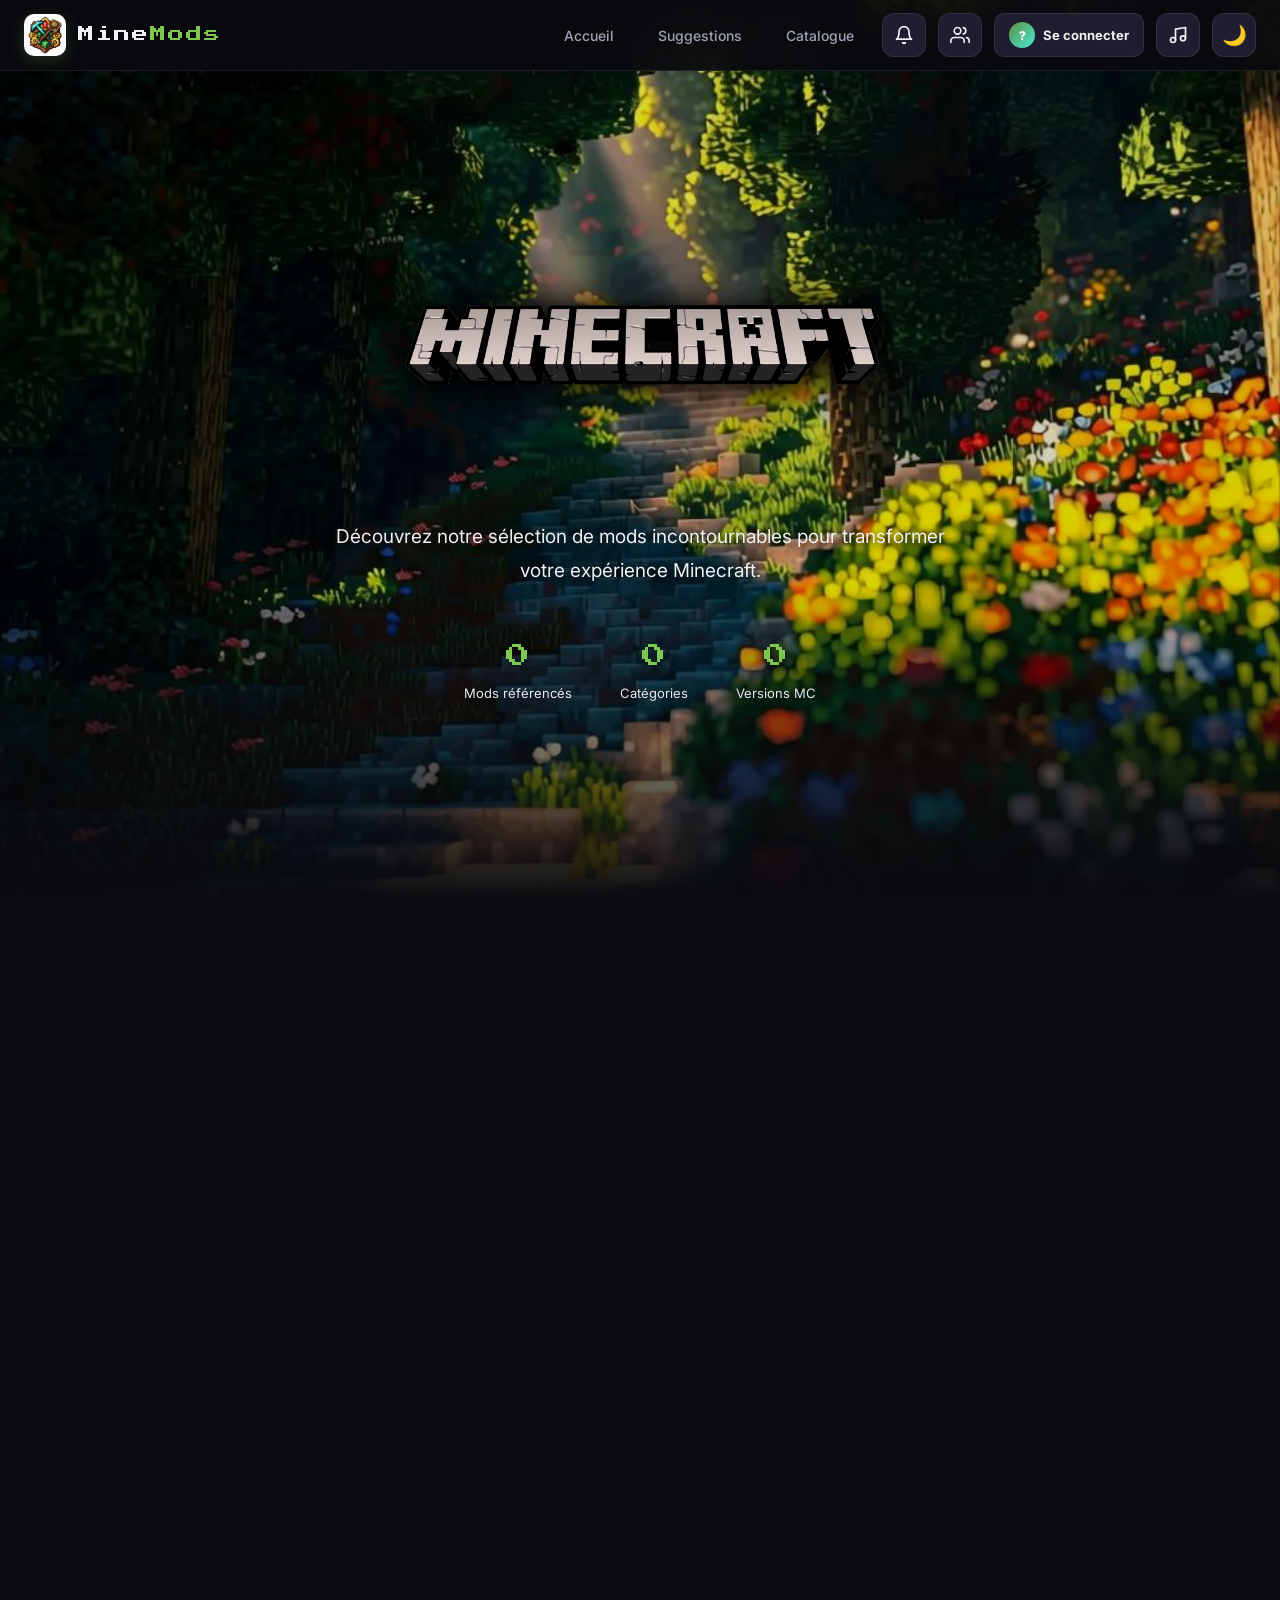
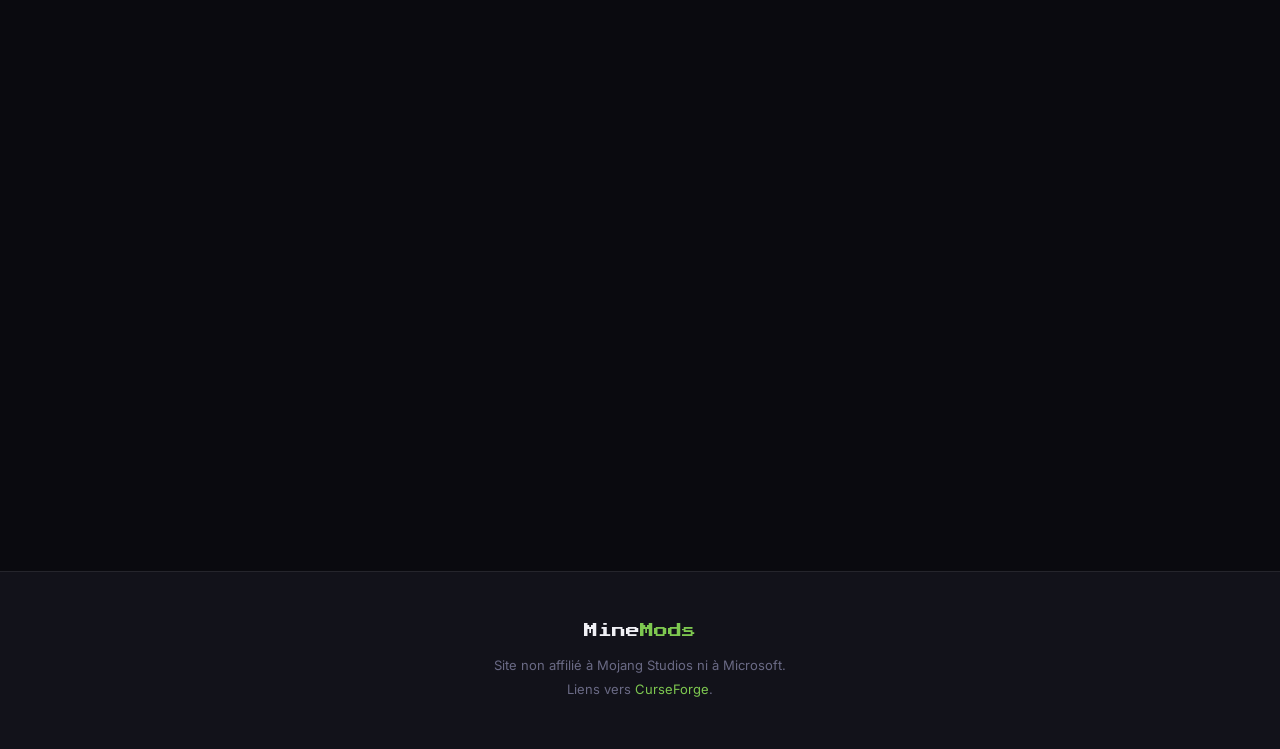
==== commit 4017697c: "MineMods" ====
--- a/index.html
+++ b/index.html
@@ -7,15 +7,16 @@
 <link href="https://fonts.googleapis.com/css2?family=Press+Start+2P&family=Inter:wght@300;400;500;600;700;800;900&display=swap" rel="stylesheet">
 <style>
 :root{--mc-green:#5D8C3E;--mc-green-light:#7EC850;--mc-diamond:#4AEDD9;--mc-gold:#FCDB05;--mc-redstone:#FF1A1A;--mc-emerald:#17DD62;--mc-purple:#A946E8;--mc-orange:#D87F33;--transition:all 0.3s cubic-bezier(0.4,0,0.2,1);--card-radius:16px}
-[data-theme="dark"]{--bg-primary:#0a0a0f;--bg-secondary:#12121a;--bg-card:#1a1a2e;--bg-input:#1e1e30;--bg-cat-card:#181828;--text-primary:#f0f0f5;--text-secondary:#a0a0b8;--text-muted:#6a6a85;--border-color:rgba(255,255,255,0.08);--border-hover:rgba(255,255,255,0.15);--shadow-card:0 4px 24px rgba(0,0,0,0.4);--shadow-card-hover:0 12px 48px rgba(0,0,0,0.6);--glow-green:0 0 30px rgba(126,200,80,0.15);--bg-header:rgba(10,10,15,0.92)}
-[data-theme="light"]{--bg-primary:#f5f0eb;--bg-secondary:#ece5dc;--bg-card:#ffffff;--bg-input:#ffffff;--bg-cat-card:#ffffff;--text-primary:#1a1a2e;--text-secondary:#555566;--text-muted:#888899;--border-color:rgba(0,0,0,0.1);--border-hover:rgba(0,0,0,0.2);--shadow-card:0 4px 20px rgba(0,0,0,0.08);--shadow-card-hover:0 12px 40px rgba(0,0,0,0.15);--glow-green:0 0 30px rgba(93,140,62,0.1);--bg-header:rgba(245,240,235,0.92)}
+[data-theme="dark"]{--bg-primary:#0a0a0f;--bg-secondary:#12121a;--bg-card:#1a1a2e;--bg-input:#1e1e30;--bg-cat-card:#181828;--text-primary:#f0f0f5;--text-secondary:#a0a0b8;--text-muted:#6a6a85;--border-color:rgba(255,255,255,0.08);--border-hover:rgba(255,255,255,0.15);--shadow-card:0 4px 24px rgba(0,0,0,0.4);--shadow-card-hover:0 12px 48px rgba(0,0,0,0.6);--glow-green:0 0 30px rgba(126,200,80,0.15);--bg-header:rgba(10,10,15,0.92);--skeleton-base:#20202f;--skeleton-shine:#34344a}
+[data-theme="light"]{--bg-primary:#f5f0eb;--bg-secondary:#ece5dc;--bg-card:#ffffff;--bg-input:#ffffff;--bg-cat-card:#ffffff;--text-primary:#1a1a2e;--text-secondary:#555566;--text-muted:#888899;--border-color:rgba(0,0,0,0.1);--border-hover:rgba(0,0,0,0.2);--shadow-card:0 4px 20px rgba(0,0,0,0.08);--shadow-card-hover:0 12px 40px rgba(0,0,0,0.15);--glow-green:0 0 30px rgba(93,140,62,0.1);--bg-header:rgba(245,240,235,0.92);--skeleton-base:#e4ddd3;--skeleton-shine:#f5f0e8}
 *,*::before,*::after{margin:0;padding:0;box-sizing:border-box}
 html{scroll-behavior:smooth;scrollbar-width:thin;scrollbar-color:var(--mc-green) var(--bg-secondary)}
 body{font-family:'Inter',system-ui,sans-serif;background:var(--bg-primary);color:var(--text-primary);transition:background-color .5s,color .5s;overflow-x:hidden;line-height:1.6}
 ::-webkit-scrollbar{width:8px}::-webkit-scrollbar-track{background:var(--bg-secondary)}::-webkit-scrollbar-thumb{background:var(--mc-green);border-radius:4px}
+.cf-btn-icon{width:14px;height:14px;object-fit:contain;flex-shrink:0;display:inline-block;vertical-align:middle;margin-right:4px}
 .header{position:fixed;top:0;left:0;right:0;z-index:1000;background:var(--bg-header);backdrop-filter:blur(20px);border-bottom:1px solid var(--border-color);transition:var(--transition)}
 .header.scrolled{box-shadow:0 4px 30px rgba(0,0,0,.2)}
-.header-inner{max-width:1400px;margin:0 auto;padding:0 24px;height:70px;display:flex;align-items:center;justify-content:space-between;gap:12px}
+.header-inner{max-width:1400px;margin:0 auto;padding:0 24px;height:70px;display:flex;align-items:center;justify-content:space-between;gap:24px}
 .logo{display:flex;align-items:center;gap:12px;text-decoration:none;color:var(--text-primary);cursor:pointer;flex-shrink:0}
 .logo-icon{width:42px;height:42px;border-radius:10px;overflow:hidden;background:var(--bg-card);box-shadow:0 4px 15px rgba(93,140,62,.3)}
 .logo-icon img{width:100%;height:100%;object-fit:cover;display:block}
@@ -41,6 +42,13 @@
 .dropdown-header h3{font-size:15px;font-weight:800}
 .dropdown-header .clear-all{font-size:11px;color:var(--text-muted);cursor:pointer;font-weight:600;background:none;border:none;font-family:'Inter',sans-serif;transition:var(--transition)}
 .dropdown-header .clear-all:hover{color:var(--mc-redstone)}
+.notif-tabs{display:flex;align-items:center;padding:0;border-bottom:1px solid var(--border-color);flex-shrink:0}
+.notif-tab-btn{flex:1;text-align:center;background:none;border:none;color:var(--text-secondary);font-family:'Inter',sans-serif;font-size:13px;font-weight:700;cursor:pointer;padding:12px 0;transition:var(--transition)}
+.notif-tab-btn:hover{color:var(--text-primary)}
+.notif-tab-btn.active{color:var(--mc-green-light)}
+.notif-tab-sep{width:1px;align-self:stretch;margin:10px 0;background:var(--border-color);flex-shrink:0}
+.notif-acked{font-size:11px;color:var(--text-muted);font-weight:700}
+.notif-item.acked{opacity:.55}
 .dropdown-list{flex:1;overflow-y:auto;padding:6px}
 .dropdown-empty{padding:40px 20px;text-align:center;color:var(--text-muted);font-size:13px}
 .dropdown-empty-icon{font-size:36px;margin-bottom:8px;opacity:.5}
@@ -63,7 +71,7 @@
 .user-badge.logged-in{border-color:rgba(126,200,80,.4);background:rgba(126,200,80,.06)}
 .user-badge .avatar-circle{width:26px;height:26px;border-radius:50%;background:linear-gradient(135deg,var(--mc-green),var(--mc-diamond));color:white;display:flex;align-items:center;justify-content:center;font-weight:800;font-size:12px;overflow:hidden;flex-shrink:0}
 .user-badge .avatar-circle img{width:100%;height:100%;object-fit:cover}
-.user-dropdown{position:absolute;top:calc(100% + 8px);right:0;background:var(--bg-card);border:1px solid var(--border-color);border-radius:12px;box-shadow:0 12px 40px rgba(0,0,0,.4);min-width:220px;padding:6px;display:none;z-index:1001}
+.user-dropdown{position:absolute;top:calc(100% + 8px);right:0;background:var(--bg-card);border:1px solid var(--border-color);border-radius:12px;box-shadow:0 12px 40px rgba(0,0,0,.4);min-width:280px;padding:6px;display:none;z-index:1001;max-height:80vh;overflow-y:auto}
 .user-dropdown.open{display:block}
 .user-dropdown-item{padding:10px 14px;border-radius:8px;cursor:pointer;font-size:13px;font-weight:600;color:var(--text-primary);display:flex;align-items:center;gap:10px;transition:background .2s;text-align:left;border:none;background:none;width:100%;font-family:'Inter',sans-serif}
 .user-dropdown-item:hover{background:rgba(126,200,80,.1);color:var(--mc-green-light)}
@@ -80,7 +88,7 @@
 
 .hero{position:relative;min-height:100vh;display:flex;align-items:center;justify-content:center;overflow:hidden}
 .hero-bg{position:absolute;inset:0;z-index:0}
-.hero-bg-image{position:absolute;inset:0;background:url('./images/home/background.png') center/cover no-repeat;filter:brightness(.95) saturate(1.05)}
+.hero-bg-image{position:absolute;top:-60px;left:0;right:0;bottom:-60px;background:url('./images/home/background.png') center/cover no-repeat;filter:brightness(.95) saturate(1.05);will-change:transform}
 .hero-veil{position:absolute;inset:0;background:rgba(0,0,0,.1);z-index:1}
 [data-theme="light"] .hero-veil{background:rgba(0,0,0,.08)}
 .hero-overlay{position:absolute;inset:0;z-index:2;pointer-events:none}
@@ -102,18 +110,71 @@
 .hero-stat-label{font-size:13px;color:#e8e8f0;margin-top:8px;text-shadow:0 2px 10px rgba(0,0,0,.8)}
 @keyframes fadeInUp{from{opacity:0;transform:translateY(30px)}to{opacity:1;transform:translateY(0)}}
 
-.suggestions-section{max-width:1400px;margin:0 auto;padding:80px 24px 0}
-.suggestions-header{display:flex;justify-content:space-between;align-items:center;margin-bottom:32px;flex-wrap:wrap;gap:16px}
+/* ═══ CARROUSEL SUGGESTIONS ═══ */
+.suggestions-section{max-width:1400px;margin:0 auto;padding:80px 24px 0;position:relative}
+.suggestions-header{position:relative;text-align:center;margin-bottom:32px}
 .suggestions-title h2{font-family:'Press Start 2P',monospace;font-size:clamp(16px,2.5vw,24px)}
-.suggestions-subtitle{color:var(--text-secondary);font-size:14px;margin-top:8px}
-.refresh-btn{padding:10px 18px;border-radius:12px;background:linear-gradient(135deg,var(--mc-diamond),var(--mc-green-light));color:#0a0a0f;font-weight:800;font-size:13px;border:none;cursor:pointer;transition:var(--transition);font-family:'Inter',sans-serif;display:inline-flex;align-items:center;gap:8px}
-.refresh-btn:hover{transform:translateY(-2px);box-shadow:0 4px 15px rgba(74,237,217,.4)}
+.refresh-btn-small{position:absolute;top:50%;right:0;transform:translateY(-50%);width:40px;height:40px;border-radius:50%;background:var(--bg-card);border:1px solid var(--border-color);color:var(--text-primary);cursor:pointer;display:flex;align-items:center;justify-content:center;transition:var(--transition);padding:0;box-shadow:0 4px 20px rgba(0,0,0,.3)}
+.refresh-btn-small svg{width:18px;height:18px;display:block}
+.refresh-btn-small:hover{background:linear-gradient(135deg,var(--mc-green),var(--mc-green-light));color:white;border-color:transparent;transform:translateY(-50%) rotate(180deg)}
+
+.carousel-wrapper{position:relative;height:420px;perspective:1200px;display:flex;align-items:center;justify-content:center;overflow:hidden}
+.carousel-track{position:relative;width:100%;height:100%;transform-style:preserve-3d;transition:transform 0.6s cubic-bezier(0.4,0,0.2,1)}
+.carousel-item{position:absolute;width:320px;top:50%;left:50%;transform-style:preserve-3d;transition:all 0.6s cubic-bezier(0.4,0,0.2,1);cursor:pointer}
+.carousel-item.active{transform:translate(-50%,-50%) translateZ(0) scale(1);opacity:1;z-index:4}
+.carousel-item.left{transform:translate(-130%,-50%) translateZ(-150px) scale(0.8);opacity:1;z-index:3;filter:brightness(0.55)}
+.carousel-item.right{transform:translate(30%,-50%) translateZ(-150px) scale(0.8);opacity:1;z-index:3;filter:brightness(0.55)}
+.carousel-item.far-left{transform:translate(-170%,-50%) translateZ(-300px) scale(0.6);opacity:0.7;z-index:2;filter:brightness(0.4);pointer-events:none}
+.carousel-item.far-right{transform:translate(70%,-50%) translateZ(-300px) scale(0.6);opacity:0.7;z-index:2;filter:brightness(0.4);pointer-events:none}
+.carousel-item.hidden{transform:translate(-50%,-50%) translateZ(-500px) scale(0.4);opacity:0;z-index:0;pointer-events:none}
+
+.carousel-arrow{position:absolute;top:50%;transform:translateY(-50%);width:48px;height:48px;border-radius:50%;background:var(--bg-card);border:1px solid var(--border-color);color:var(--text-primary);cursor:pointer;display:flex;align-items:center;justify-content:center;font-size:20px;z-index:10;transition:var(--transition);box-shadow:0 4px 20px rgba(0,0,0,.3)}
+.carousel-arrow svg{width:20px;height:20px;display:block}
+.carousel-arrow:hover{background:linear-gradient(135deg,var(--mc-green),var(--mc-green-light));color:white;border-color:transparent;transform:translateY(-50%) scale(1.1)}
+.carousel-arrow.left{left:16px}
+.carousel-arrow.right{right:16px}
+
+.carousel-item .mod-card{height:400px;display:flex;flex-direction:column;overflow:hidden}
+.carousel-item .mod-card-image-wrapper{height:160px;flex-shrink:0}
+.carousel-item .mod-card-body{flex:1;display:flex;flex-direction:column;overflow:hidden;padding:16px}
+.carousel-item .mod-card-description{flex:0;margin-bottom:12px}
+.carousel-item .mod-card-stats{margin-bottom:12px}
+.carousel-item .mod-card-actions{margin-top:auto}
+
+@media(max-width:900px){
+    .carousel-wrapper{height:380px}
+    .carousel-item{width:280px}
+    .carousel-item.left{transform:translate(-120%,-50%) translateZ(-100px) scale(0.75);opacity:1;filter:brightness(0.5)}
+    .carousel-item.right{transform:translate(20%,-50%) translateZ(-100px) scale(0.75);opacity:1;filter:brightness(0.5)}
+    .carousel-item.far-left,.carousel-item.far-right{opacity:0;pointer-events:none}
+}
+@media(max-width:520px){
+    .carousel-wrapper{height:400px}
+    .carousel-item{width:260px}
+    .carousel-item.left{transform:translate(-100%,-50%) translateZ(-200px) scale(0.6);opacity:0.6;filter:brightness(0.45)}
+    .carousel-item.right{transform:translate(0%,-50%) translateZ(-200px) scale(0.6);opacity:0.6;filter:brightness(0.45)}
+    .carousel-arrow{width:40px;height:40px;font-size:16px}
+    .carousel-arrow.left{left:4px}
+    .carousel-arrow.right{right:4px}
+    .carousel-item.far-left,.carousel-item.far-right{opacity:0;pointer-events:none}
+}
+
+/* ═══ RECOMMANDATIONS ═══ */
+.reco-section{max-width:1400px;margin:0 auto;padding:60px 24px 0;position:relative}
+.reco-header{text-align:center;margin-bottom:28px}
+.reco-header h2{font-family:'Press Start 2P',monospace;font-size:clamp(14px,2vw,20px)}
+.reco-grid{display:grid;grid-template-columns:repeat(4,1fr);gap:22px}
+.reco-reason{font-size:11px;font-weight:700;padding:5px 12px;border-radius:8px;background:linear-gradient(135deg,var(--mc-purple),#c65bff);color:white;display:inline-block;margin-bottom:8px;box-shadow:0 2px 8px rgba(169,70,232,.35);letter-spacing:.3px}
+[data-theme="light"] .reco-reason{background:linear-gradient(135deg,#8b3ac9,#a946e8);color:white;box-shadow:0 2px 10px rgba(139,58,201,.4)}
+@media(max-width:1200px){.reco-grid{grid-template-columns:repeat(3,1fr)}}
+@media(max-width:900px){.reco-grid{grid-template-columns:repeat(2,1fr)}}
+@media(max-width:520px){.reco-grid{grid-template-columns:1fr}}
 
 .catalog{max-width:1400px;margin:0 auto;padding:80px 24px 120px}
 .section-header{text-align:center;margin-bottom:48px}
 .section-header h2{font-family:'Press Start 2P',monospace;font-size:clamp(18px,3vw,30px);margin-bottom:16px}
 .section-header p{color:var(--text-secondary);font-size:16px;max-width:600px;margin:0 auto}
-.filters-panel{background:var(--bg-card);border:1px solid var(--border-color);border-radius:22px;padding:26px;margin-bottom:40px;box-shadow:var(--shadow-card);scroll-margin-top:100px}
+.filters-panel{background:var(--bg-card);border:1px solid var(--border-color);border-radius:22px;padding:26px;margin-bottom:40px;box-shadow:var(--shadow-card);scroll-margin-top:100px;position:relative;z-index:5}
 .search-bar-row{display:flex;gap:14px;margin-bottom:24px}
 .search-wrapper{flex:1;position:relative}
 .search-icon{position:absolute;left:18px;top:50%;transform:translateY(-50%);font-size:18px;color:var(--text-muted);pointer-events:none;z-index:2}
@@ -126,7 +187,7 @@
 .search-suggestions{position:absolute;top:calc(100% + 6px);left:0;right:0;background:var(--bg-card);border:1px solid var(--border-color);border-radius:14px;box-shadow:0 12px 40px rgba(0,0,0,.4);max-height:340px;overflow-y:auto;z-index:100;display:none;padding:6px}
 .search-suggestions.visible{display:block}
 .suggestion-header{padding:8px 12px 4px;font-size:11px;color:var(--text-muted);text-transform:uppercase;letter-spacing:1px;font-weight:700}
-.suggestion-item{display:flex;align-items:center;gap:12px;padding:10px 12px;border-radius:10px;cursor:pointer;transition:background .2s}
+.suggestion-item{display:flex;align-items:center;gap:12px;padding:10px 12px;border-radius:10px;cursor:pointer;transition:background .2s;flex:1;min-width:0}
 .suggestion-item:hover,.suggestion-item.highlighted{background:rgba(126,200,80,.1)}
 .suggestion-img{width:40px;height:40px;border-radius:8px;object-fit:cover;flex-shrink:0;background:var(--bg-secondary)}
 .suggestion-content{flex:1;min-width:0}
@@ -138,6 +199,20 @@
 .suggestion-arrow{color:var(--text-muted);font-size:14px;flex-shrink:0}
 .suggestion-empty{padding:20px;text-align:center;color:var(--text-muted);font-size:13px}
 .suggestion-empty strong{color:var(--text-primary)}
+.suggestion-row{display:flex;align-items:center;gap:2px}
+.suggestion-row .suggestion-item{flex:1;min-width:0}
+.suggestion-spacer{width:30px;flex-shrink:0}
+.suggestion-expand-btn{flex-shrink:0;width:30px;height:30px;border-radius:8px;border:none;background:rgba(155,123,232,.14);color:var(--mc-purple);cursor:pointer;display:flex;align-items:center;justify-content:center;transition:var(--transition)}
+.suggestion-expand-btn svg{width:15px;height:15px;transition:transform .25s}
+.suggestion-expand-btn:hover{background:rgba(155,123,232,.15);color:var(--mc-purple)}
+.suggestion-expand-btn.open svg{transform:rotate(180deg)}
+.suggestion-usedby{max-height:0;overflow:hidden;transition:max-height .3s ease,padding .3s ease;padding:0 12px;margin:0 0 2px}
+.suggestion-usedby.open{max-height:160px;overflow-y:auto;padding:8px 12px 10px}
+.suggestion-usedby-label{font-size:11px;font-weight:700;color:var(--text-muted);text-transform:uppercase;letter-spacing:.5px;margin-bottom:6px}
+.suggestion-usedby-list{display:flex;flex-wrap:wrap;gap:6px}
+.suggestion-usedby-chip{font-size:12px;font-weight:600;padding:4px 10px;border-radius:8px;background:rgba(155,123,232,.12);color:var(--mc-purple);cursor:pointer;transition:var(--transition)}
+.suggestion-usedby-chip:hover{background:rgba(155,123,232,.25)}
+.suggestion-usedby-empty{font-size:12px;color:var(--text-muted);font-style:italic}
 .filter-select{padding:15px 44px 15px 18px;border-radius:14px;border:1px solid var(--border-color);background:var(--bg-input);color:var(--text-primary);font-size:14px;font-weight:600;font-family:'Inter',sans-serif;cursor:pointer;transition:var(--transition);outline:none;appearance:none;background-image:url("data:image/svg+xml,%3Csvg xmlns='http://www.w3.org/2000/svg' width='12' height='12' viewBox='0 0 24 24' fill='none' stroke='%237f7f9f' stroke-width='2'%3E%3Cpath d='M6 9l6 6 6-6'/%3E%3C/svg%3E");background-repeat:no-repeat;background-position:right 16px center;min-width:200px}
 .filter-select:focus{border-color:var(--mc-green);box-shadow:0 0 0 3px rgba(126,200,80,.15)}
 .filter-select option{background:var(--bg-input);color:var(--text-primary);font-weight:600}
@@ -162,15 +237,17 @@
 .sort-select option{background:var(--bg-card);color:var(--text-primary);font-weight:600}
 .view-toggle{display:flex;background:var(--bg-card);border:1px solid var(--border-color);border-radius:12px;padding:4px;gap:2px}
 .view-btn{width:38px;height:38px;display:flex;align-items:center;justify-content:center;border:none;background:transparent;color:var(--text-muted);cursor:pointer;border-radius:9px;transition:var(--transition)}
-.view-btn:hover{color:var(--text-primary)}
+.view-btn:hover{color:var(--text-primary);transform:translateY(-2px);box-shadow:0 3px 10px rgba(0,0,0,.2)}
 .view-btn.active{background:linear-gradient(135deg,var(--mc-green),var(--mc-green-light));color:white;box-shadow:0 2px 8px rgba(93,140,62,.4)}
 .view-btn svg{width:18px;height:18px}
 .tab-bar{display:flex;gap:8px;margin-bottom:28px;flex-wrap:wrap}
 .tab-btn{padding:10px 20px;border-radius:12px;border:1px solid var(--border-color);background:var(--bg-card);color:var(--text-primary);font-weight:700;font-size:14px;cursor:pointer;transition:var(--transition);font-family:'Inter',sans-serif;display:inline-flex;align-items:center;gap:8px}
-.tab-btn:hover{border-color:var(--mc-green);color:var(--mc-green-light)}
+.tab-btn:hover{border-color:var(--mc-green);color:var(--mc-green-light);transform:translateY(-2px);box-shadow:0 4px 12px rgba(93,140,62,.25)}
 .tab-btn.active{background:linear-gradient(135deg,var(--mc-green),var(--mc-green-light));color:white;border-color:transparent;box-shadow:0 4px 15px rgba(93,140,62,.35)}
 .tab-btn .count{background:rgba(255,255,255,.2);padding:2px 8px;border-radius:8px;font-size:11px}
 .tab-btn.active .count{background:rgba(255,255,255,.3)}
+.tab-add-btn{margin-left:auto;padding:10px 18px;border-radius:12px;border:1px solid transparent;background:linear-gradient(135deg,var(--mc-green),var(--mc-green-light));color:white;font-weight:700;font-size:14px;font-family:'Inter',sans-serif;cursor:pointer;display:inline-flex;align-items:center;gap:6px;transition:var(--transition);box-shadow:0 2px 10px rgba(93,140,62,.3);flex-shrink:0}
+.tab-add-btn:hover{transform:translateY(-2px);box-shadow:0 4px 16px rgba(93,140,62,.45)}
 .mods-grid{display:grid;grid-template-columns:repeat(4,1fr);gap:22px}
 .mods-grid.list-view{grid-template-columns:1fr}
 .mod-card{background:var(--bg-card);border:1px solid var(--border-color);border-radius:18px;overflow:hidden;transition:var(--transition);box-shadow:var(--shadow-card);position:relative;animation:cardAppear .6s ease both;display:flex;flex-direction:column}
@@ -192,28 +269,71 @@
 .fav-btn svg{width:16px;height:16px;display:block;stroke:currentColor;fill:none;stroke-width:2;stroke-linejoin:round;transition:fill .2s}
 .fav-btn.active svg{fill:#1a1a2e;stroke:#1a1a2e}
 .mod-card-body{padding:20px}
+
+/* ═══ BADGES / ACHIEVEMENTS ═══ */
+.badges-section{margin-top:8px;padding-top:8px;border-top:1px solid var(--border-color)}
+.badges-grid{display:flex;flex-wrap:wrap;gap:6px;margin-top:6px}
+.badge-item{display:inline-flex;align-items:center;gap:5px;padding:5px 10px;border-radius:8px;font-size:11px;font-weight:700;border:1px solid var(--border-color);background:var(--bg-secondary);color:var(--text-secondary);transition:var(--transition)}
+.badge-item.unlocked{border-color:var(--mc-gold);background:rgba(252,219,5,.08);color:var(--mc-gold)}
+.badge-item .badge-icon{font-size:14px}
+.badge-item .badge-label{overflow:hidden;text-overflow:ellipsis;white-space:nowrap;max-width:140px}
+.badge-item.locked{opacity:.4;filter:grayscale(1)}
+
+/* ═══ HISTORY (dans user dropdown) ═══ */
+.history-list{display:flex;flex-direction:column;gap:4px;max-height:250px;overflow-y:auto;margin-top:6px}
+.history-item{display:flex;align-items:center;gap:8px;padding:6px 10px;border-radius:8px;cursor:pointer;transition:background .2s;font-size:12px;font-weight:600}
+.history-item:hover{background:rgba(126,200,80,.1)}
+.history-item img{width:28px;height:28px;border-radius:6px;object-fit:cover;flex-shrink:0;background:var(--bg-secondary)}
+.history-item .h-name{flex:1;overflow:hidden;text-overflow:ellipsis;white-space:nowrap}
+.history-item .h-time{font-size:10px;color:var(--text-muted);flex-shrink:0}
+
+/* ═══ RESOLVE DEPS BUTTON ═══ */
+.btn-resolve-deps{display:inline-flex;align-items:center;gap:6px;padding:8px 16px;border-radius:10px;background:linear-gradient(135deg,var(--mc-purple),#c65bff);color:white;font-weight:700;font-size:12px;border:none;cursor:pointer;transition:var(--transition);font-family:'Inter',sans-serif;margin-top:8px}
+.btn-resolve-deps:hover{transform:translateY(-2px);box-shadow:0 4px 15px rgba(169,70,232,.4)}
+
 .mod-card-title{font-size:18px;font-weight:800;margin-bottom:10px}
 .mod-card-description{font-size:14px;color:var(--text-secondary);line-height:1.6;margin-bottom:18px;display:-webkit-box;-webkit-line-clamp:2;-webkit-box-orient:vertical;overflow:hidden;min-height:44px}
 .mod-card-stats{display:flex;align-items:center;gap:14px;margin-bottom:18px;flex-wrap:wrap}
 .stat-item{display:inline-flex;align-items:center;gap:6px;font-size:13px;font-weight:600;color:var(--text-secondary)}
 .stat-item svg{width:14px;height:14px;opacity:.9}
+.stat-item.popularity{color:var(--mc-gold)}
 .version-chip{display:inline-flex;align-items:center;gap:5px;padding:4px 10px;border-radius:8px;background:var(--bg-secondary);color:var(--text-primary);font-size:12px;font-weight:700;border:1px solid var(--border-color)}
 .version-chip svg{width:12px;height:12px}
 .mod-card-actions{display:flex;gap:10px}
 .btn-download{flex:1;padding:11px 14px;border-radius:10px;background:linear-gradient(135deg,#f16436,#e04e2e);color:white;font-weight:700;font-size:13px;border:none;cursor:pointer;display:flex;align-items:center;justify-content:center;gap:6px;text-decoration:none;transition:var(--transition);font-family:'Inter',sans-serif}
 .btn-download:hover{transform:translateY(-2px);box-shadow:0 4px 15px rgba(241,100,54,.4)}
 .btn-details{padding:11px 14px;border-radius:10px;background:var(--bg-secondary);color:var(--text-primary);font-weight:600;font-size:13px;border:1px solid var(--border-color);cursor:pointer;transition:var(--transition);font-family:'Inter',sans-serif;display:flex;align-items:center;gap:6px}
-.btn-details:hover{border-color:var(--mc-green);color:var(--mc-green-light)}
+.btn-details:hover{border-color:var(--mc-green);color:var(--mc-green-light);transform:translateY(-2px);box-shadow:0 4px 12px rgba(93,140,62,.25)}
 .no-results{text-align:center;padding:80px 24px;grid-column:1/-1}
 .no-results-icon{font-size:64px;margin-bottom:16px;opacity:.5}
 .no-results h3{font-size:20px;margin-bottom:8px}
 .no-results p{color:var(--text-muted)}
+@keyframes shimmer{0%{background-position:-400px 0}100%{background-position:400px 0}}
+.skeleton-card{background:var(--bg-card);border:1px solid var(--border-color);border-radius:18px;overflow:hidden;display:flex;flex-direction:column}
+.skeleton-block{background:linear-gradient(90deg,var(--skeleton-base) 25%,var(--skeleton-shine) 50%,var(--skeleton-base) 75%);background-size:800px 100%;animation:shimmer 1.3s linear infinite}
+.skeleton-image{height:200px;width:100%}
+.skeleton-body{padding:20px;display:flex;flex-direction:column;gap:12px}
+.skeleton-line{height:14px;border-radius:6px}
+.skeleton-line.w-70{width:70%}
+.skeleton-line.w-100{width:100%}
+.skeleton-line.w-90{width:90%}
+.skeleton-line.w-40{height:22px;width:40%;margin-top:4px}
+.skeleton-actions{display:flex;gap:10px;margin-top:6px}
+.skeleton-actions .skeleton-line{height:38px;border-radius:10px;flex:1}
+.list-view .skeleton-card{flex-direction:row}
+.list-view .skeleton-image{width:320px;height:auto;min-height:200px;flex-shrink:0}
 .pagination{display:flex;justify-content:center;align-items:center;gap:8px;margin-top:50px}
 .page-btn{min-width:40px;height:40px;padding:0 12px;display:inline-flex;align-items:center;justify-content:center;border-radius:10px;border:1px solid var(--border-color);background:var(--bg-card);color:var(--text-secondary);font-family:'Inter',sans-serif;font-size:14px;font-weight:700;cursor:pointer;transition:var(--transition)}
-.page-btn:hover:not(:disabled):not(.active){border-color:var(--mc-green);color:var(--mc-green-light)}
+.page-btn:hover:not(:disabled):not(.active){border-color:var(--mc-green);color:var(--mc-green-light);transform:translateY(-2px);box-shadow:0 4px 12px rgba(93,140,62,.25)}
 .page-btn.active{background:linear-gradient(135deg,var(--mc-green),var(--mc-green-light));color:white;border-color:transparent;box-shadow:0 4px 12px rgba(93,140,62,.4)}
 .page-btn:disabled{opacity:.4;cursor:not-allowed}
 .page-dots{padding:0 6px;color:var(--text-muted)}
+.page-jump{display:flex;align-items:center;gap:8px;margin-left:8px;padding-left:12px;border-left:1px solid var(--border-color);font-size:13px;color:var(--text-secondary)}
+.page-jump input{width:40px;height:40px;padding:0;border-radius:10px;border:1px solid var(--border-color);background:var(--bg-card);color:var(--text-primary);font-family:'Inter',sans-serif;font-size:14px;font-weight:700;text-align:center;outline:none;transition:var(--transition);-moz-appearance:textfield}
+.page-jump input::-webkit-outer-spin-button,.page-jump input::-webkit-inner-spin-button{-webkit-appearance:none;margin:0}
+.page-jump input:focus{border-color:var(--mc-green)}
+.page-jump input::placeholder{color:var(--text-muted);opacity:.55;letter-spacing:2px}
+.page-jump input:focus::placeholder{color:transparent}
 .modal-overlay{position:fixed;inset:0;background:rgba(0,0,0,.7);backdrop-filter:blur(8px);z-index:2000;display:flex;align-items:center;justify-content:center;padding:24px;opacity:0;visibility:hidden;transition:all .3s}
 .modal-overlay.active{opacity:1;visibility:visible}
 .modal{background:var(--bg-card);border:1px solid var(--border-color);border-radius:24px;width:100%;max-width:750px;max-height:90vh;overflow-y:auto;transform:scale(.9) translateY(20px);transition:transform .3s;box-shadow:0 25px 80px rgba(0,0,0,.5);position:relative}
@@ -276,7 +396,7 @@
 .shared-badge{padding:4px 10px;border-radius:8px;background:rgba(169,70,232,.15);border:1px solid rgba(169,70,232,.4);color:#c99cf0;font-size:11px;font-weight:700;display:inline-flex;align-items:center;gap:4px}
 .collection-actions{display:flex;gap:8px}
 .collection-action-btn{width:34px;height:34px;border-radius:8px;border:1px solid var(--border-color);background:var(--bg-secondary);color:var(--text-muted);cursor:pointer;display:flex;align-items:center;justify-content:center;font-size:14px;transition:var(--transition)}
-.collection-action-btn:hover{border-color:var(--mc-green);color:var(--mc-green-light)}
+.collection-action-btn:hover{border-color:var(--mc-green);color:var(--mc-green-light);transform:translateY(-2px);box-shadow:0 4px 12px rgba(93,140,62,.25)}
 .collection-action-btn.delete-btn:hover{border-color:var(--mc-redstone);color:var(--mc-redstone)}
 .empty-collection{color:var(--text-muted);font-size:13px;font-style:italic}
 .btn-create-collection{padding:12px 24px;border-radius:12px;background:linear-gradient(135deg,var(--mc-green),var(--mc-green-light));color:white;font-weight:700;font-size:14px;border:none;cursor:pointer;transition:var(--transition);font-family:'Inter',sans-serif;display:inline-flex;align-items:center;gap:8px}
@@ -311,7 +431,7 @@
 .prompt-hint{font-size:13px;color:var(--text-muted);margin-bottom:20px;line-height:1.5}
 .prompt-actions{display:flex;gap:10px;justify-content:flex-end;flex-wrap:wrap}
 .btn-secondary{padding:10px 20px;border-radius:10px;background:var(--bg-secondary);color:var(--text-primary);border:1px solid var(--border-color);cursor:pointer;font-weight:700;font-size:13px;font-family:'Inter',sans-serif;transition:var(--transition)}
-.btn-secondary:hover{border-color:var(--mc-redstone);color:var(--mc-redstone)}
+.btn-secondary:hover{border-color:var(--mc-redstone);color:var(--mc-redstone);transform:translateY(-2px);box-shadow:0 4px 12px rgba(255,26,26,.2)}
 .btn-primary{padding:10px 20px;border-radius:10px;background:linear-gradient(135deg,var(--mc-green),var(--mc-green-light));color:white;border:none;cursor:pointer;font-weight:700;font-size:13px;font-family:'Inter',sans-serif;transition:var(--transition)}
 .btn-primary:hover{transform:translateY(-2px);box-shadow:0 4px 12px rgba(93,140,62,.4)}
 .btn-primary:disabled{opacity:.5;cursor:not-allowed;transform:none}
@@ -360,13 +480,68 @@
 .back-to-top{position:fixed;bottom:30px;right:30px;width:48px;height:48px;border-radius:14px;background:linear-gradient(135deg,var(--mc-green),var(--mc-green-light));color:white;border:none;cursor:pointer;font-size:20px;display:flex;align-items:center;justify-content:center;z-index:999;opacity:0;visibility:hidden;transform:translateY(10px);transition:var(--transition);box-shadow:0 4px 20px rgba(93,140,62,.4)}
 .back-to-top.visible{opacity:1;visibility:visible;transform:translateY(0)}
 .back-to-top:hover{transform:translateY(-3px)}
-@media(max-width:1200px){.mods-grid{grid-template-columns:repeat(3,1fr)}.categories-grid{grid-template-columns:repeat(4,1fr)}#suggestionsGrid{grid-template-columns:repeat(3,1fr)}}
-@media(max-width:900px){.mods-grid{grid-template-columns:repeat(2,1fr)}.list-view .mod-card{flex-direction:column}.list-view .mod-card-image-wrapper{width:100%}.categories-grid{grid-template-columns:repeat(3,1fr)}#suggestionsGrid{grid-template-columns:repeat(2,1fr)}}
+@media(max-width:1200px){.mods-grid{grid-template-columns:repeat(3,1fr)}.categories-grid{grid-template-columns:repeat(4,1fr)}}
+@media(max-width:900px){.mods-grid{grid-template-columns:repeat(2,1fr)}.list-view .mod-card{flex-direction:column}.list-view .mod-card-image-wrapper{width:100%}.categories-grid{grid-template-columns:repeat(3,1fr)}}
 @media(max-width:860px){.nav-controls .nav-link{display:none}.user-badge{display:none}.icon-btn{display:none}.mobile-menu-btn{display:flex}}
 @media(max-width:768px){.hero-stats{gap:24px}.hero-stat-number{font-size:18px}.search-bar-row{flex-direction:column}.filter-select{min-width:100%}.categories-grid{grid-template-columns:repeat(2,1fr)}.modal-info-grid{grid-template-columns:1fr}.modal-image-wrapper{height:200px}.results-bar{flex-direction:column;align-items:flex-start}.hero-title-img{max-height:200px}.dropdown-panel{width:320px}}
-@media(max-width:520px){.mods-grid{grid-template-columns:1fr}.categories-grid{grid-template-columns:1fr}.header-inner{padding:0 16px;height:60px}.logo-text{font-size:12px}.catalog,.suggestions-section{padding:60px 16px 40px}.filters-panel{padding:20px}.mod-card-actions{flex-direction:column}.hero-stats{flex-direction:column;gap:16px}.hero-title-img{max-height:140px}#suggestionsGrid{grid-template-columns:1fr}}
+@media(max-width:520px){.mods-grid{grid-template-columns:1fr}.categories-grid{grid-template-columns:1fr}.header-inner{padding:0 16px;height:60px}.logo-text{font-size:12px}.catalog,.suggestions-section,.reco-section{padding:60px 16px 40px}.filters-panel{padding:20px}.mod-card-actions{flex-direction:column}.hero-stats{flex-direction:column;gap:16px}.hero-title-img{max-height:140px}}
 .fade-in-section{opacity:0;transform:translateY(20px);transition:opacity .8s,transform .8s}
 .fade-in-section.visible{opacity:1;transform:translateY(0)}
+
+/* ═══ MUSIC PLAYER ═══ */
+.music-dropdown{width:360px}
+.music-list{padding:6px;max-height:400px;overflow-y:auto}
+.music-item{display:flex;align-items:center;gap:10px;padding:10px 12px;border-radius:10px;background:var(--bg-secondary);border:1px solid var(--border-color);margin-bottom:6px;transition:var(--transition)}
+.music-item:hover{border-color:var(--mc-green)}
+.music-item.playing{border-color:var(--mc-green-light);background:rgba(126,200,80,.08)}
+.music-item-name{flex:1;font-size:13px;font-weight:600;overflow:hidden;text-overflow:ellipsis;white-space:nowrap}
+.music-item-time{font-size:11px;color:var(--text-muted);font-variant-numeric:tabular-nums;flex-shrink:0;min-width:70px;text-align:right}
+.music-btn{width:30px;height:30px;border-radius:8px;border:1px solid var(--border-color);background:var(--bg-card);color:var(--text-primary);cursor:pointer;display:flex;align-items:center;justify-content:center;font-size:12px;transition:var(--transition);flex-shrink:0;padding:0}
+.music-btn svg{width:14px;height:14px;display:block;flex-shrink:0}
+.music-btn:hover{border-color:var(--mc-green);color:var(--mc-green-light)}
+.music-btn.active{background:linear-gradient(135deg,var(--mc-green),var(--mc-green-light));color:white;border-color:transparent}
+.music-btn.repeat-active{background:transparent;border-color:var(--mc-green-light);color:var(--mc-green-light);filter:drop-shadow(0 0 4px rgba(126,200,80,.6))}
+.music-btn-flat{width:26px;height:26px;border-radius:8px;border:none;background:transparent;color:var(--text-secondary);cursor:pointer;display:flex;align-items:center;justify-content:center;font-size:13px;transition:var(--transition);flex-shrink:0;padding:0}
+.music-btn-flat svg{width:16px;height:16px;display:block}
+.music-btn-flat:hover{color:var(--mc-green-light)}
+.music-btn-flat.repeat-active{color:var(--mc-green-light);filter:drop-shadow(0 0 4px rgba(126,200,80,.6))}
+.music-header-btn{width:32px;height:32px;border-radius:50%;border:1px solid var(--border-color);background:var(--bg-input);color:var(--text-primary);cursor:pointer;display:flex;align-items:center;justify-content:center;transition:var(--transition);padding:0;flex-shrink:0}
+.music-header-btn svg{width:16px;height:16px}
+.music-header-btn:hover{border-color:var(--mc-green);color:var(--mc-green-light)}
+.music-header-btn.shuffle-active{background:linear-gradient(135deg,var(--mc-green),var(--mc-green-light));color:white;border-color:transparent}
+.music-now-playing{padding:12px;border-bottom:1px solid var(--border-color);font-size:12px;color:var(--text-secondary);display:flex;flex-direction:column;gap:8px}
+.music-now-top{display:flex;align-items:center;gap:8px}
+.music-now-playing .now-title{font-weight:700;color:var(--text-primary);flex:1;overflow:hidden;text-overflow:ellipsis;white-space:nowrap}
+.music-controls{display:flex;gap:6px;align-items:center}
+.music-volume{width:60px;height:4px;-webkit-appearance:none;appearance:none;background:var(--border-color);border-radius:2px;outline:none}
+.music-volume::-webkit-slider-thumb{-webkit-appearance:none;width:12px;height:12px;border-radius:50%;background:var(--mc-green-light);cursor:pointer}
+.vol-btn{width:20px;height:20px;border-radius:50%;border:1px solid var(--border-color);background:var(--bg-card);color:var(--text-secondary);cursor:pointer;display:flex;align-items:center;justify-content:center;font-size:13px;font-weight:800;line-height:1;flex-shrink:0;padding:0;transition:var(--transition)}
+.vol-btn:hover{border-color:var(--mc-green);color:var(--mc-green-light)}
+.music-vol-pct{font-size:10px;color:var(--text-muted);min-width:30px;text-align:right;font-variant-numeric:tabular-nums;flex-shrink:0}
+.music-progress-row{display:flex;align-items:center;gap:8px}
+.music-progress-time{font-size:10px;color:var(--text-muted);font-variant-numeric:tabular-nums;flex-shrink:0;min-width:32px}
+.music-progress-time.end{text-align:right}
+.music-progress{flex:1;height:4px;-webkit-appearance:none;appearance:none;background:var(--border-color);border-radius:2px;outline:none;cursor:pointer}
+.music-progress::-webkit-slider-thumb{-webkit-appearance:none;width:12px;height:12px;border-radius:50%;background:var(--mc-green-light);cursor:pointer;box-shadow:0 0 4px rgba(0,0,0,.35)}
+.music-progress::-moz-range-thumb{width:12px;height:12px;border-radius:50%;background:var(--mc-green-light);cursor:pointer;border:none}
+.music-progress::-moz-range-progress{background:var(--mc-green-light);height:4px;border-radius:2px}
+
+/* ═══ BADGE TOAST (notification de succès débloqué) ═══ */
+.badge-toast{position:fixed;top:90px;right:30px;padding:16px 20px 16px 18px;border-radius:16px;background:linear-gradient(135deg,#fcdb05,#f5a623);border:2px solid #fff;color:#1a1a2e;font-weight:800;z-index:3001;box-shadow:0 12px 50px rgba(252,219,5,.6),0 0 0 4px rgba(252,219,5,.15),0 0 30px rgba(252,219,5,.4);opacity:0;transform:translateX(120%) scale(.8);transition:all .6s cubic-bezier(.34,1.56,.64,1);display:flex;align-items:center;gap:14px;pointer-events:none;min-width:280px;max-width:380px}
+.badge-toast.visible{opacity:1;transform:translateX(0) scale(1);animation:badgePulse 2s ease-in-out infinite alternate 0.6s}
+@keyframes badgePulse{
+    0%{box-shadow:0 12px 50px rgba(252,219,5,.6),0 0 0 4px rgba(252,219,5,.15),0 0 30px rgba(252,219,5,.4)}
+    100%{box-shadow:0 12px 60px rgba(252,219,5,.85),0 0 0 8px rgba(252,219,5,.25),0 0 50px rgba(252,219,5,.6)}
+}
+.badge-toast .badge-toast-icon{font-size:36px;flex-shrink:0;animation:badgeSpin 1s ease-out;filter:drop-shadow(0 2px 4px rgba(0,0,0,.3))}
+@keyframes badgeSpin{
+    0%{transform:rotate(-180deg) scale(0)}
+    60%{transform:rotate(20deg) scale(1.3)}
+    100%{transform:rotate(0deg) scale(1)}
+}
+.badge-toast-content{display:flex;flex-direction:column;gap:2px;min-width:0}
+.badge-toast-label{font-size:11px;text-transform:uppercase;letter-spacing:1.5px;font-weight:800;opacity:.75}
+.badge-toast-name{font-size:15px;font-weight:900;overflow:hidden;text-overflow:ellipsis;white-space:nowrap}
 </style>
 </head>
 <body>
@@ -408,6 +583,9 @@
   window.dispatchEvent(new Event('firebase-ready'));
 </script>
 
+<!-- ═══ BADGE TOAST ═══ -->
+<div class="badge-toast" id="badgeToast"></div>
+
 <!-- ═══ HEADER ═══ -->
 <header class="header" id="header">
     <div class="header-inner">
@@ -417,6 +595,7 @@
         </a>
         <div class="nav-controls">
             <button class="nav-link" onclick="showHome()">Accueil</button>
+            <button class="nav-link" onclick="scrollToSuggestions()">Suggestions</button>
             <button class="nav-link" onclick="showCatalog()">Catalogue</button>
             <!-- NOTIFICATIONS -->
             <div style="position:relative">
@@ -426,6 +605,11 @@
                 </button>
                 <div class="dropdown-panel" id="bellDropdown">
                     <div class="dropdown-header"><h3>🔔 Notifications</h3><button class="clear-all" id="clearAllNotifs">Tout effacer</button></div>
+                    <div class="notif-tabs" id="notifTabs" style="display:none">
+                        <button class="notif-tab-btn active" data-notiftab="general" onclick="switchNotifTab('general')">Général</button>
+                        <span class="notif-tab-sep"></span>
+                        <button class="notif-tab-btn" data-notiftab="mod-request" onclick="switchNotifTab('mod-request')">Demandes</button>
+                    </div>
                     <div class="dropdown-list" id="bellList"></div>
                 </div>
             </div>
@@ -437,7 +621,7 @@
                 </button>
                 <div class="dropdown-panel" id="friendsDropdown" style="width:400px">
                     <div class="dropdown-header"><h3>👥 Amis</h3><button class="clear-all" onclick="openAddFriendModal()">➕ Ajouter</button></div>
-                    <div style="padding:8px"><input type="text" class="prompt-input" id="friendSearchInput" placeholder="Rechercher un ami ou un utilisateur…" autocomplete="off" style="margin-bottom:0" oninput="renderFriendsDropdownList()"></div>
+                    <div style="padding:8px"><input type="text" class="prompt-input" id="friendSearchInput" placeholder="Rechercher un ami…" autocomplete="off" style="margin-bottom:0" oninput="renderFriendsDropdownList()"></div>
                     <div class="dropdown-list" id="friendsDropdownList" style="max-height:350px"></div>
                 </div>
             </div>
@@ -449,22 +633,51 @@
                 </button>
                 <div class="user-dropdown" id="userDropdown"></div>
             </div>
-            <a class="nav-link nav-cta" href="https://www.curseforge.com/minecraft" target="_blank" rel="noopener">
-                <img src="./images/curseforge/curseforge.png" alt="" class="cf-icon" onerror="this.style.display='none'"> CurseForge
-            </a>
+            <!-- MUSIC -->
+            <div style="position:relative">
+                <button class="icon-btn" id="musicBtn" title="Musique" onclick="toggleMusicDropdown()">
+                    <svg viewBox="0 0 24 24"><path d="M9 18V5l12-2v13"/><circle cx="6" cy="18" r="3"/><circle cx="18" cy="16" r="3"/></svg>
+                </button>
+                <div class="dropdown-panel music-dropdown" id="musicDropdown">
+                    <div class="dropdown-header"><h3>🎵 Musique</h3><div style="display:flex;gap:4px;align-items:center">
+                        <button class="music-header-btn" onclick="previousTrack()" title="Piste précédente"><svg viewBox="0 0 24 24" fill="currentColor" stroke="none"><polygon points="19 20 9 12 19 4"/><rect x="5" y="4" width="2.5" height="16"/></svg></button>
+                        <button class="music-header-btn" onclick="restartTrack()" title="Revenir au début"><svg viewBox="0 0 24 24" fill="none" stroke="currentColor" stroke-width="2.2" stroke-linecap="round" stroke-linejoin="round"><path d="M3 12a9 9 0 1 0 3-6.7"/><polyline points="3 4 3 9 8 9"/></svg></button>
+                        <button class="music-header-btn" id="musicPlayPauseBtn" onclick="toggleMusicPlayPause()" title="Lecture / Pause"><svg id="musicPlayPauseIcon" viewBox="0 0 24 24" fill="currentColor" stroke="none"><polygon points="6 4 20 12 6 20"/></svg></button>
+                        <button class="music-header-btn" onclick="nextTrack()" title="Piste suivante"><svg viewBox="0 0 24 24" fill="currentColor" stroke="none"><polygon points="5 4 15 12 5 20"/><rect x="16.5" y="4" width="2.5" height="16"/></svg></button>
+                        <button class="music-header-btn" id="musicShuffleBtn" onclick="toggleMusicShuffle()" title="Lecture aléatoire"><svg viewBox="0 0 24 24" fill="none" stroke="currentColor" stroke-width="2.2" stroke-linecap="round" stroke-linejoin="round"><polyline points="16 3 21 3 21 8"/><line x1="4" y1="20" x2="21" y2="3"/><polyline points="21 16 21 21 16 21"/><line x1="15" y1="15" x2="21" y2="21"/><line x1="4" y1="4" x2="9" y2="9"/></svg></button>
+                    </div></div>
+                    <div class="music-now-playing" id="musicNowPlaying" style="display:none">
+                        <div class="music-now-top">
+                            <span>🎶</span>
+                            <span class="now-title" id="musicNowTitle">—</span>
+                            <div class="music-controls">
+                                <button class="vol-btn" onclick="adjustMusicVolume(-10)" title="Diminuer le volume">−</button>
+                                <input type="range" class="music-volume" id="musicVolumeSlider" min="0" max="100" value="50" oninput="setMusicVolume(this.value)">
+                                <button class="vol-btn" onclick="adjustMusicVolume(10)" title="Augmenter le volume">+</button>
+                                <span class="music-vol-pct" id="musicVolPct">50%</span>
+                            </div>
+                        </div>
+                        <div class="music-progress-row">
+                            <span class="music-progress-time" id="musicProgressCur">0:00</span>
+                            <input type="range" class="music-progress" id="musicProgressBar" min="0" max="1000" value="0" step="1" oninput="onMusicProgressInput(this.value)">
+                            <span class="music-progress-time end" id="musicProgressDur">0:00</span>
+                        </div>
+                    </div>
+                    <div class="music-list" id="musicList"><div class="dropdown-empty"><div class="dropdown-empty-icon">🎵</div>Chargement...</div></div>
+                </div>
+            </div>
+            <!-- THEME -->
             <button class="theme-toggle" id="themeToggle">🌙</button>
             <button class="mobile-menu-btn" id="mobileMenuBtn"><span></span><span></span><span></span></button>
         </div>
     </div>
     <div class="mobile-menu" id="mobileMenu">
-        <button class="nav-link" onclick="showHome();closeMobileMenu()">🏠 Accueil</button>
-        <button class="nav-link" onclick="showCatalog();closeMobileMenu()">📦 Catalogue</button>
+        <button class="nav-link" onclick="showHome();closeMobileMenu()">Accueil</button>
+        <button class="nav-link" onclick="showCatalog();closeMobileMenu()">Catalogue</button>
         <button class="nav-link" onclick="toggleBellDropdown();closeMobileMenu()">🔔 Notifications</button>
         <button class="nav-link" onclick="toggleFriendsDropdown();closeMobileMenu()">👥 Amis</button>
         <button class="nav-link" onclick="toggleUserDropdown(true);closeMobileMenu()">👤 Compte</button>
-        <a class="nav-link nav-cta" href="https://www.curseforge.com/minecraft" target="_blank" rel="noopener">
-            <img src="./images/curseforge/curseforge.png" alt="" class="cf-icon" onerror="this.style.display='none'"> CurseForge
-        </a>
+        <button class="nav-link" onclick="toggleMusicDropdown();closeMobileMenu()">🎵 Musique</button>
     </div>
 </header>
 
@@ -486,19 +699,26 @@
 <!-- ═══ SUGGESTIONS ═══ -->
 <section class="suggestions-section fade-in-section">
     <div class="suggestions-header">
-        <div class="suggestions-title">
-            <h2>✨ Suggestions du moment</h2>
-            <div class="suggestions-subtitle">4 mods mis en avant, actualisés toutes les heures</div>
-        </div>
-        <button class="refresh-btn" onclick="refreshSuggestions(true)">🔄 Rafraîchir</button>
+        <div class="suggestions-title"><h2>✨ Suggestions du moment</h2></div>
+        <button class="refresh-btn-small" onclick="refreshSuggestions(true)" title="Nouvelles suggestions"><svg viewBox="0 0 24 24" fill="none" stroke="currentColor" stroke-width="2.2" stroke-linecap="round" stroke-linejoin="round"><polyline points="23 4 23 10 17 10"/><polyline points="1 20 1 14 7 14"/><path d="M3.51 9a9 9 0 0 1 14.85-3.36L23 10M1 14l4.64 4.36A9 9 0 0 0 20.49 15"/></svg></button>
     </div>
-    <div class="mods-grid" id="suggestionsGrid" style="grid-template-columns:repeat(4,1fr)"></div>
+    <div class="carousel-wrapper" id="carouselWrapper">
+        <button class="carousel-arrow left" onclick="carouselPrev()" aria-label="Suggestion précédente"><svg viewBox="0 0 24 24" fill="none" stroke="currentColor" stroke-width="2.5" stroke-linecap="round" stroke-linejoin="round"><polyline points="15 18 9 12 15 6"/></svg></button>
+        <div class="carousel-track" id="carouselTrack"></div>
+        <button class="carousel-arrow right" onclick="carouselNext()" aria-label="Suggestion suivante"><svg viewBox="0 0 24 24" fill="none" stroke="currentColor" stroke-width="2.5" stroke-linecap="round" stroke-linejoin="round"><polyline points="9 18 15 12 9 6"/></svg></button>
+    </div>
+</section>
+
+<!-- ═══ RECOMMANDATIONS ═══ -->
+<section class="reco-section fade-in-section" id="recoSection" style="display:none">
+    <div class="reco-header"><h2>💡 Recommandés pour vous</h2></div>
+    <div class="reco-grid" id="recoGrid"></div>
 </section>
 
 <!-- ═══ CATALOG ═══ -->
 <section class="catalog" id="catalogSection">
     <div class="section-header fade-in-section">
-        <h2>📦 Catalogue des Mods</h2>
+        <h2>🧩 Catalogue des Mods</h2>
         <p>Parcourez notre collection de mods triés par catégorie.</p>
     </div>
     <div class="filters-panel fade-in-section" id="filtersPanel">
@@ -510,22 +730,30 @@
                 <div class="search-suggestions" id="searchSuggestions"></div>
             </div>
             <select class="filter-select" id="versionFilter"><option value="all">Toutes les versions</option></select>
+            <select class="filter-select" id="loaderFilter"><option value="all">Tous les loaders</option></select>
         </div>
         <div class="categories-grid" id="categoriesGrid"></div>
     </div>
     <div class="tab-bar fade-in-section" id="tabBar">
-        <button class="tab-btn active" data-tab="browse">📦 Catalogue</button>
+        <button class="tab-btn active" data-tab="browse">🧩 Catalogue</button>
         <button class="tab-btn" data-tab="favorites" id="tabFavorites">⭐ Favoris <span class="count" id="favCount">0</span></button>
         <button class="tab-btn" data-tab="collections" id="tabCollections">📁 Collections <span class="count" id="colCount">0</span></button>
+        <button class="tab-add-btn" onclick="openRequestModModal()" title="Demander l'ajout d'un mod">+ Demander un mod</button>
     </div>
     <div id="browsePanel">
         <div class="results-bar fade-in-section">
             <span class="results-count" id="resultsCount">Affichage de <strong>0</strong> mods</span>
             <div class="results-controls">
-                <div class="sort-select-wrapper"><span>Trier par :</span><select class="sort-select" id="sortSelect"><option value="recent">Plus récents</option><option value="name-asc">Nom (A→Z)</option><option value="name-desc">Nom (Z→A)</option><option value="size">Poids (Mo)</option></select></div>
+                <div class="sort-select-wrapper"><span>Trier par :</span><select class="sort-select" id="sortSelect">
+                    <option value="recent">Plus récents</option>
+                    <option value="popular">Plus populaires</option>
+                    <option value="name-asc">Nom (A→Z)</option>
+                    <option value="name-desc">Nom (Z→A)</option>
+                    <option value="size">Poids (Mo)</option>
+                </select></div>
                 <div class="view-toggle">
-                    <button class="view-btn active" data-view="grid"><svg viewBox="0 0 24 24" fill="none" stroke="currentColor" stroke-width="2.5"><rect x="3" y="3" width="7" height="7"/><rect x="14" y="3" width="7" height="7"/><rect x="3" y="14" width="7" height="7"/><rect x="14" y="14" width="7" height="7"/></svg></button>
-                    <button class="view-btn" data-view="list"><svg viewBox="0 0 24 24" fill="none" stroke="currentColor" stroke-width="2.5"><line x1="8" y1="6" x2="21" y2="6"/><line x1="8" y1="12" x2="21" y2="12"/><line x1="8" y1="18" x2="21" y2="18"/><line x1="3" y1="6" x2="3.01" y2="6"/><line x1="3" y1="12" x2="3.01" y2="12"/><line x1="3" y1="18" x2="3.01" y2="18"/></svg></button>
+                    <button class="view-btn active" data-view="grid" aria-label="Vue grille"><svg viewBox="0 0 24 24" fill="none" stroke="currentColor" stroke-width="2.5"><rect x="3" y="3" width="7" height="7"/><rect x="14" y="3" width="7" height="7"/><rect x="3" y="14" width="7" height="7"/><rect x="14" y="14" width="7" height="7"/></svg></button>
+                    <button class="view-btn" data-view="list" aria-label="Vue liste"><svg viewBox="0 0 24 24" fill="none" stroke="currentColor" stroke-width="2.5"><line x1="8" y1="6" x2="21" y2="6"/><line x1="8" y1="12" x2="21" y2="12"/><line x1="8" y1="18" x2="21" y2="18"/><line x1="3" y1="6" x2="3.01" y2="6"/><line x1="3" y1="12" x2="3.01" y2="12"/><line x1="3" y1="18" x2="3.01" y2="18"/></svg></button>
                 </div>
             </div>
         </div>
@@ -539,7 +767,7 @@
 <!-- ═══ MOD MODAL ═══ -->
 <div class="modal-overlay" id="modalOverlay">
     <div class="modal" id="modal">
-        <button class="modal-close" id="modalClose"><svg viewBox="0 0 24 24"><line x1="6" y1="6" x2="18" y2="18"/><line x1="6" y1="18" x2="18" y2="6"/></svg></button>
+        <button class="modal-close" id="modalClose" aria-label="Fermer"><svg viewBox="0 0 24 24"><line x1="6" y1="6" x2="18" y2="18"/><line x1="6" y1="18" x2="18" y2="6"/></svg></button>
         <div class="modal-image-wrapper"><img class="modal-image" id="modalImage" src="" alt=""></div>
         <div class="modal-body">
             <h2 class="modal-title" id="modalTitle"></h2>
@@ -548,11 +776,12 @@
             <div class="modal-info-grid">
                 <div class="modal-info-item"><div class="modal-info-label">Version Minecraft</div><div class="version-dropdown-wrapper"><button class="version-dropdown-btn" id="versionDropdownBtn" onclick="toggleVersionDropdown()"><span id="versionDropdownLabel">—</span><span class="arrow">▼</span></button><div class="version-dropdown-list" id="versionDropdownList"></div></div></div>
                 <div class="modal-info-item"><div class="modal-info-label">Poids du mod</div><div class="modal-info-value" id="modalSize"></div></div>
+                <div class="modal-info-item"><div class="modal-info-label">Popularité</div><div class="modal-info-value" id="modalPopularity" style="color:var(--mc-gold)">—</div></div>
                 <div class="modal-info-item" style="grid-column:1/-1"><div class="modal-info-label">Loaders compatibles</div><div class="modal-loaders" id="modalLoaders"></div></div>
                 <div class="modal-info-item" style="grid-column:1/-1"><div class="modal-info-label">Dépendances (Librairies requises)</div><div class="modal-deps" id="modalDeps"></div></div>
             </div>
             <div class="playlist-add-section"><div class="playlist-add-title">Ajouter à une collection</div><div class="playlist-chips" id="playlistChips"></div></div>
-            <div class="modal-actions" style="margin-top:20px"><a class="btn-download" id="modalDownload" href="#" target="_blank" rel="noopener">📥 Télécharger sur CurseForge</a></div>
+            <div class="modal-actions" style="margin-top:20px"><a class="btn-download" id="modalDownload" href="#" target="_blank" rel="noopener" onclick="trackCurseforgeClick(currentModalModId)"><img src="./images/curseforge/curseforge.png" alt="" class="cf-btn-icon" onerror="this.style.display='none'"> Télécharger sur CurseForge</a></div>
         </div>
     </div>
 </div>
@@ -560,7 +789,7 @@
 <!-- ═══ PROMPT MODAL ═══ -->
 <div class="modal-overlay" id="promptOverlay">
     <div class="modal" style="max-width:520px" id="promptModal">
-        <button class="modal-close" onclick="closePromptModal()"><svg viewBox="0 0 24 24"><line x1="6" y1="6" x2="18" y2="18"/><line x1="6" y1="18" x2="18" y2="6"/></svg></button>
+        <button class="modal-close" onclick="closePromptModal()" aria-label="Fermer"><svg viewBox="0 0 24 24"><line x1="6" y1="6" x2="18" y2="18"/><line x1="6" y1="18" x2="18" y2="6"/></svg></button>
         <div class="modal-body">
             <h2 class="modal-title" id="promptTitle" style="font-family:'Inter',sans-serif;font-size:20px">Titre</h2>
             <p class="prompt-hint" id="promptHint"></p>
@@ -574,13 +803,15 @@
 
 <div id="toast" class="toast"></div>
 <footer class="footer"><div class="footer-content"><div class="footer-logo">Mine<span>Mods</span></div><p>Site non affilié à Mojang Studios ni à Microsoft.<br>Liens vers <a href="https://www.curseforge.com/minecraft" target="_blank" rel="noopener">CurseForge</a>.</p></div></footer>
-<button class="back-to-top" id="backToTop">↑</button>
+<button class="back-to-top" id="backToTop" aria-label="Retour en haut">↑</button>
+
 <script>
 const IMAGE_BASE_PATH='./images/mods/';
 const ITEMS_PER_PAGE=8;
 const LS_CURRENT_USER='minemods-current-user';
 const LS_SUGGESTIONS='minemods-suggestions';
 const LS_SUGGESTIONS_TIME='minemods-suggestions-time';
+const LS_MUSIC_VOLUME='minemods-volume';
 const MAX_SUGGESTIONS=6;
 
 const CATEGORIES=[
@@ -593,7 +824,29 @@
     {id:'bibliotheque',name:'Bibliothèque',icon:'📚',desc:'API et librairies requises par d\'autres mods.',order:7}
 ];
 
+// ═══ BADGES DEFINITIONS ═══
+const BADGE_DEFS=[
+    // Exploration (mods visités)
+    {id:'explorer-1',name:'Explorateur débutant I',icon:'🔍',condition:s=>s.modsViewed>=1,desc:'1er mod consulté'},
+    {id:'explorer-2',name:'Explorateur débutant II',icon:'🔎',condition:s=>s.modsViewed>=20,desc:'20 mods consultés'},
+    {id:'explorer-3',name:'Explorateur débutant III',icon:'🧭',condition:s=>s.modsViewed>=40,desc:'40 mods consultés'},
+    {id:'explorer-4',name:'Explorateur avancé I',icon:'🗺️',condition:s=>s.modsViewed>=60,desc:'60 mods consultés'},
+    {id:'explorer-5',name:'Explorateur avancé II',icon:'🌟',condition:s=>s.modsViewed>=80,desc:'80 mods consultés'},
+    {id:'explorer-6',name:'Explorateur avancé III',icon:'⭐',condition:s=>s.modsViewed>=100,desc:'100 mods consultés'},
+    {id:'explorer-7',name:'Explorateur expert I',icon:'💎',condition:s=>s.modsViewed>=120,desc:'120 mods consultés'},
+    {id:'explorer-8',name:'Explorateur expert II',icon:'👑',condition:s=>s.modsViewed>=140,desc:'140 mods consultés'},
+    {id:'explorer-9',name:'Explorateur expert III',icon:'🏆',condition:s=>s.modsViewed>=160,desc:'160 mods consultés'},
+    // Collections
+    {id:'collector-1',name:'Collectionneur débutant',icon:'📁',condition:s=>s.collectionsCreated>=1,desc:'1ère collection créée'},
+    {id:'collector-2',name:'Collectionneur confirmé',icon:'📂',condition:s=>s.collectionsCreated>=5,desc:'5 collections créées'},
+    {id:'collector-3',name:'Collectionneur expert',icon:'🗄️',condition:s=>s.collectionsCreated>=10,desc:'10 collections créées'},
+    // Musique
+    {id:'melomane-1',name:'Mélomane',icon:'🎵',condition:s=>s.tracksListened>=1,desc:'1ère musique écoutée'},
+    {id:'melomane-2',name:'DJ Minecraft',icon:'🎶',condition:s=>s.allTracksListened,desc:'Toutes les musiques écoutées'},
+];
+
 const MODS_DATABASE=[
+
 // ═══ AVENTURE ═══
 {id:64,name:"Apotheosis",categories:["aventure","utilitaire"],description:"Refonte du système d'enchantement et de loot avec affixes et gemmes.",fullDescription:"Apotheosis révolutionne les enchantements, potions, spawners et loot vanilla de Minecraft. Ajoute des affixes légendaires sur les équipements, des gemmes à sertir dans des emplacements spéciaux, et un système de rarités RPG complet. Les spawners deviennent modifiables, les potions améliorables au-delà de leurs limites vanilla. La progression endgame est considérablement enrichie avec des loots excitants à chaque exploration.",image:"apotheosis.png",versions:["1.20.1","1.19.2","1.18.2","1.16.5"],loaders:["Forge"],sizeMo:5.1,sizePerVersion:{"1.20.1":5.1,"1.19.2":4.7,"1.18.2":4.3,"1.16.5":3.8},dependencies:["Placebo"],curseforgeUrl:"https://www.curseforge.com/minecraft/mc-mods/apotheosis"},
 {id:10,name:"Ars Nouveau",categories:["aventure","creatures"],description:"Créez vos propres sorts personnalisés et apprivoisez des familiers uniques.",fullDescription:"Ars Nouveau propose un système de magie entièrement personnalisable où vous combinez des glyphes pour créer des sorts uniques. Projectiles de feu, zones de soin, invocations de créatures, téléportation — les possibilités sont infinies. Apprivoisez des familiers magiques comme les Starbuncles collecteurs d'items et les Whirlisperds volants. Cultivez des plantes mystiques, construisez une tour de mage et progressez à travers un arbre de compétences magiques.",image:"ars-nouveau.png",versions:["1.20.1","1.19.2"],loaders:["Forge","NeoForge"],sizeMo:13.5,sizePerVersion:{"1.20.1":13.5,"1.19.2":12.4},dependencies:["GeckoLib","Patchouli","Curios API"],curseforgeUrl:"https://www.curseforge.com/minecraft/mc-mods/ars-nouveau"},
@@ -617,81 +870,81 @@
 // ═══ CRÉATURES ═══
 {id:18,name:"Alex's Caves",categories:["creatures","biomes","aventure"],description:"6 biomes de grottes uniques avec créatures et loots exclusifs.",fullDescription:"Alex's Caves ajoute 6 nouveaux biomes de grottes complètement uniques, chacun avec son propre écosystème, ses créatures et ses mécaniques. Explorez les Magnetic Caves où la gravité est altérée, les Primordial Caves peuplées de dinosaures, les Toxic Caves radioactives dangereuses, l'Abyssal Chasm sous-marin terrifiant, les Forlorn Hollows hantés par des spectres et les Underground Cabin mystérieuses. Chaque biome offre des loots exclusifs et des boss optionnels.",image:"alexs-caves.png",versions:["1.20.1","1.19.4","1.18.2"],loaders:["Forge","NeoForge"],sizeMo:31.2,sizePerVersion:{"1.20.1":31.2,"1.19.4":29.4,"1.18.2":27.1},dependencies:["Citadel"],curseforgeUrl:"https://www.curseforge.com/minecraft/mc-mods/alexs-caves"},
 {id:9,name:"Alex's Mobs",categories:["creatures"],description:"Plus de 80 créatures réalistes et fantastiques avec des comportements uniques.",fullDescription:"Alex's Mobs enrichit la faune de Minecraft avec plus de 80 créatures soigneusement modélisées et animées. Des grizzlis dans les forêts aux crocodiles dans les marais, chaque mob possède un comportement réaliste et des interactions naturelles avec son environnement. Certaines créatures peuvent être apprivoisées, chevauchées ou utilisées pour des mécaniques de gameplay uniques. Le mod ajoute aussi des boss comme le Void Worm et des créatures fantastiques comme le Cosmic Cod.",image:"alexs-mobs.png",versions:["1.20.1","1.19.2","1.18.2","1.16.5"],loaders:["Forge","NeoForge"],sizeMo:22.6,sizePerVersion:{"1.20.1":22.6,"1.19.2":20.4,"1.18.2":18.9,"1.16.5":16.2},dependencies:["Citadel"],curseforgeUrl:"https://www.curseforge.com/minecraft/mc-mods/alexs-mobs"},
-{id:66,name:"Aquaculture 2",categories:["creatures","aventure"],description:"Ajoute plus de 30 poissons, des cannes améliorées et un système de pêche complet.",fullDescription:"Aquaculture 2 étend considérablement la pêche vanilla avec plus de 30 espèces de poissons uniques répartis dans les différents biomes aquatiques du jeu. Chaque biome possède ses propres poissons exclusifs, encourageant l'exploration des océans, rivières et lacs. Le mod ajoute des cannes à pêche améliorées (fer, or, diamant, néthérite), des appâts variés, un système de talents et des items rares surprenants. La pêche devient enfin une activité gratifiante et immersive.",image:"aquaculture.png",versions:["1.20.1","1.19.2","1.18.2","1.16.5"],loaders:["Forge"],sizeMo:5.8,sizePerVersion:{"1.20.1":5.8,"1.19.2":5.4,"1.18.2":5.0,"1.16.5":4.4},dependencies:[],curseforgeUrl:"https://www.curseforge.com/minecraft/mc-mods/aquaculture"},
-{id:13,name:"Better Animals Plus",categories:["creatures"],description:"Ajoute une trentaine de nouveaux animaux réalistes à travers les biomes.",fullDescription:"Better Animals Plus ajoute une trentaine d'animaux réalistes qui peuplent naturellement les biomes de Minecraft. Renards, ours, cerfs, coyotes, tigres, phoques, lamantins et bien d'autres viennent enrichir la faune vanilla. Chaque animal possède des comportements réalistes : les prédateurs chassent, les proies fuient, et les troupeaux se déplacent ensemble. Les modèles 3D sont détaillés et les animations fluides, créant un monde vivant et crédible.",image:"better-animals-plus.png",versions:["1.20.1","1.19.2","1.18.2","1.16.5"],loaders:["Forge","Fabric"],sizeMo:11.4,sizePerVersion:{"1.20.1":11.4,"1.19.2":10.6,"1.18.2":9.8,"1.16.5":8.5},dependencies:[],curseforgeUrl:"https://www.curseforge.com/minecraft/mc-mods/betteranimalsplus"},
-{id:14,name:"Better Animations Collection",categories:["creatures","utilitaire"],description:"Remplace les animations vanilla des mobs pour les rendre plus fluides et réalistes.",fullDescription:"Better Animations Collection remplace les animations rigides et saccadées des mobs vanilla par des mouvements fluides et naturels. Les vaches se balancent en marchant, les cochons trottinent avec réalisme, les poulets battent des ailes de manière crédible et les villageois gesticulent pendant leurs échanges. Un mod léger qui améliore drastiquement l'immersion visuelle du jeu sans impacter les performances, compatible avec la majorité des modpacks.",image:"better-animations.png",versions:["1.20.1","1.19.2","1.18.2","1.16.5"],loaders:["Forge","Fabric"],sizeMo:1.3,sizePerVersion:{"1.20.1":1.3,"1.19.2":1.2,"1.18.2":1.1,"1.16.5":0.9},dependencies:[],curseforgeUrl:"https://www.curseforge.com/minecraft/mc-mods/better-animations-collection"},
-{id:15,name:"Exotic Birds",categories:["creatures"],description:"Ajoute plus de 40 espèces d'oiseaux exotiques à travers le monde.",fullDescription:"Exotic Birds peuple les cieux et les biomes de Minecraft avec plus de 40 espèces d'oiseaux magnifiques du monde entier. Perroquets aux couleurs éclatantes, aigles majestueux planant dans les montagnes, pingouins adorables sur la banquise, autruches dans les savanes, hiboux nocturnes dans les forêts sombres et flamants roses dans les marais. Chaque espèce apparaît dans son biome naturel et certains oiseaux peuvent être apprivoisés comme compagnons fidèles.",image:"exotic-birds.png",versions:["1.20.1","1.19.2","1.18.2","1.16.5"],loaders:["Forge"],sizeMo:8.7,sizePerVersion:{"1.20.1":8.7,"1.19.2":8.1,"1.18.2":7.5,"1.16.5":6.6},dependencies:[],curseforgeUrl:"https://www.curseforge.com/minecraft/mc-mods/exotic-birds"},
-{id:11,name:"Ice and Fire",categories:["creatures","aventure"],description:"Dragons, hippogriffes et créatures mythologiques épiques.",fullDescription:"Ice and Fire ajoute les créatures mythologiques les plus impressionnantes jamais créées pour Minecraft. Élevez et chevauchez des dragons de feu, de glace ou de foudre depuis leur œuf jusqu'à leur taille adulte colossale. Affrontez des cyclopes géants, apprivoisez des hippogriffes majestueux, fuyez les sirènes trompeuses et combattez des cockatrices pétrifiantes. Chaque créature possède des mécaniques uniques, des drops précieux et un écosystème propre. Un des mods les plus ambitieux jamais créés.",image:"ice-and-fire.png",versions:["1.19.2","1.16.5","1.12.2"],loaders:["Forge"],sizeMo:36.4,sizePerVersion:{"1.19.2":36.4,"1.16.5":34.1,"1.12.2":29.8},dependencies:["Citadel"],curseforgeUrl:"https://www.curseforge.com/minecraft/mc-mods/ice-and-fire-dragons"},
-{id:16,name:"More Villagers",categories:["creatures","utilitaire"],description:"Ajoute des villageois spécialisés avec de nouveaux métiers et échanges.",fullDescription:"More Villagers enrichit considérablement les villages en ajoutant plus de 12 nouveaux métiers de villageois spécialisés. Trouvez un chasseur vendant des trophées, un pêcheur avec des prises rares, un mineur proposant des minerais, un ingénieur avec des redstone gadgets et un archéologue offrant des artefacts. Chaque nouveau métier apporte ses propres échanges uniques et ses blocs de travail dédiés, rendant les villages bien plus intéressants et l'économie plus variée.",image:"morevillagers.png",versions:["1.20.1","1.19.2","1.18.2"],loaders:["Forge","Fabric"],sizeMo:2.4,sizePerVersion:{"1.20.1":2.4,"1.19.2":2.2,"1.18.2":2.0},dependencies:[],curseforgeUrl:"https://www.curseforge.com/minecraft/mc-mods/more-villagers-fabric"},
-{id:67,name:"Mowzie's Mobs",categories:["creatures","aventure"],description:"Ajoute des boss et créatures uniques inspirés de mythologies du monde.",fullDescription:"Mowzie's Mobs ajoute une poignée de créatures et boss épiques inspirés de mythologies du monde entier, chacun avec des animations spectaculaires et des combats élaborés. Affrontez le Barako roi soleil dans un temple de jungle, le Ferrous Wroughtnaut chevalier géant endormi dans les grottes, l'énorme Frostmaw gardien des montagnes enneigées et le Foliaath plante carnivore terrifiante. Chaque combat est unique, mémorable et récompensé par des drops légendaires.",image:"mowzies-mobs.png",versions:["1.20.1","1.19.2","1.18.2","1.16.5"],loaders:["Forge"],sizeMo:14.9,sizePerVersion:{"1.20.1":14.9,"1.19.2":13.8,"1.18.2":12.7,"1.16.5":11.4},dependencies:[],curseforgeUrl:"https://www.curseforge.com/minecraft/mc-mods/mowzies-mobs"},
-{id:12,name:"Naturalist",categories:["creatures","biomes"],description:"Animaux réalistes et adorables qui enrichissent l'écosystème.",fullDescription:"Naturalist ajoute une trentaine d'animaux réalistes et adorables qui viennent enrichir naturellement les écosystèmes de Minecraft. Serpents ondulant dans les herbes, lucioles illuminant les nuits d'été, papillons virevoltant autour des fleurs, oiseaux chanteurs dans les arbres et petits mammifères fouillant le sol. Chaque animal s'intègre parfaitement dans son biome approprié avec des comportements réalistes. Un mod parfait pour un monde vivant et poétique.",image:"naturalist.png",versions:["1.20.1","1.19.2"],loaders:["Forge","Fabric"],sizeMo:9.1,sizePerVersion:{"1.20.1":9.1,"1.19.2":8.5},dependencies:["GeckoLib"],curseforgeUrl:"https://www.curseforge.com/minecraft/mc-mods/naturalist"},
-{id:21,name:"Pandora's Creatures",categories:["creatures","aventure"],description:"Ajoute une variété de nouvelles créatures uniques et hostiles à travers l'Overworld.",fullDescription:"Pandora's Creatures enrichit l'Overworld de Minecraft avec une multitude de nouvelles créatures uniques et souvent dangereuses. Découvrez le Hellhound cracheur de feu rôdant dans les badlands, l'Arachnon araignée géante tissant ses toiles dans les cavernes, le Wraith fantomatique hantant les nuits et bien d'autres monstres terrifiants. Chaque créature possède des attaques spéciales, des drops utiles et des comportements qui rendent l'exploration bien plus périlleuse et excitante.",image:"pandoras-creatures.png",versions:["1.19.2","1.18.2","1.16.5"],loaders:["Forge"],sizeMo:6.8,sizePerVersion:{"1.19.2":6.8,"1.18.2":6.3,"1.16.5":5.5},dependencies:[],curseforgeUrl:"https://www.curseforge.com/minecraft/mc-mods/pandoras-creatures"},
-{id:17,name:"Untamed Wilds",categories:["creatures","biomes"],description:"Créatures sauvages, prédateurs et espèces menacées du monde réel.",fullDescription:"Untamed Wilds ajoute une multitude de créatures sauvages du monde réel, incluant des espèces menacées et des prédateurs impressionnants. Explorez les biomes pour trouver des tigres du Bengale, des léopards des neiges, des rhinocéros, des tortues géantes, des alligators et bien d'autres animaux. Chaque espèce possède des variantes régionales réalistes, des systèmes de reproduction et des comportements écologiques qui enrichissent considérablement la biodiversité du jeu.",image:"untamed-wilds.png",versions:["1.19.2","1.18.2","1.16.5"],loaders:["Forge"],sizeMo:12.6,sizePerVersion:{"1.19.2":12.6,"1.18.2":11.8,"1.16.5":10.4},dependencies:[],curseforgeUrl:"https://www.curseforge.com/minecraft/mc-mods/untamedwilds"},
-{id:20,name:"Xenoclus 2",categories:["aventure","creatures"],description:"Ajoute un boss légendaire extraterrestre avec un donjon dédié.",fullDescription:"Xenoclus 2 est un mod boss endgame qui ajoute une créature extraterrestre titanesque cachée dans un donjon spatial unique et complexe. Ce boss propose un combat épique en plusieurs phases avec des attaques dévastatrices, des mécaniques de combat originales et une difficulté calibrée pour les joueurs les mieux équipés. La victoire récompense avec des équipements légendaires exclusifs et des trophées rares. Une expérience de boss fight mémorable et intense.",image:"xenoclus.png",versions:["1.19.2","1.18.2"],loaders:["Forge"],sizeMo:4.3,sizePerVersion:{"1.19.2":4.3,"1.18.2":4.0},dependencies:["GeckoLib"],curseforgeUrl:"https://www.curseforge.com/minecraft/mc-mods/xenoclus-2"},
+{id:66,name:"Aquaculture 2",categories:["creatures","aventure"],description:"Ajoute plus de 30 poissons, des cannes améliorées et un système de pêche complet.",fullDescription:"Aquaculture 2 étend considérablement la pêche vanilla avec plus de 30 espèces de poissons uniques répartis dans les différents biomes aquatiques du jeu.",image:"aquaculture.png",versions:["1.20.1","1.19.2","1.18.2","1.16.5"],loaders:["Forge"],sizeMo:5.8,sizePerVersion:{"1.20.1":5.8,"1.19.2":5.4,"1.18.2":5.0,"1.16.5":4.4},dependencies:[],curseforgeUrl:"https://www.curseforge.com/minecraft/mc-mods/aquaculture"},
+{id:13,name:"Better Animals Plus",categories:["creatures"],description:"Ajoute une trentaine de nouveaux animaux réalistes à travers les biomes.",fullDescription:"Better Animals Plus ajoute une trentaine d'animaux réalistes qui peuplent naturellement les biomes de Minecraft.",image:"better-animals-plus.png",versions:["1.20.1","1.19.2","1.18.2","1.16.5"],loaders:["Forge","Fabric"],sizeMo:11.4,sizePerVersion:{"1.20.1":11.4,"1.19.2":10.6,"1.18.2":9.8,"1.16.5":8.5},dependencies:[],curseforgeUrl:"https://www.curseforge.com/minecraft/mc-mods/betteranimalsplus"},
+{id:14,name:"Better Animations Collection",categories:["creatures","utilitaire"],description:"Remplace les animations vanilla des mobs pour les rendre plus fluides et réalistes.",fullDescription:"Better Animations Collection remplace les animations rigides et saccadées des mobs vanilla par des mouvements fluides et naturels.",image:"better-animations.png",versions:["1.20.1","1.19.2","1.18.2","1.16.5"],loaders:["Forge","Fabric"],sizeMo:1.3,sizePerVersion:{"1.20.1":1.3,"1.19.2":1.2,"1.18.2":1.1,"1.16.5":0.9},dependencies:[],curseforgeUrl:"https://www.curseforge.com/minecraft/mc-mods/better-animations-collection"},
+{id:15,name:"Exotic Birds",categories:["creatures"],description:"Ajoute plus de 40 espèces d'oiseaux exotiques à travers le monde.",fullDescription:"Exotic Birds peuple les cieux et les biomes de Minecraft avec plus de 40 espèces d'oiseaux magnifiques du monde entier.",image:"exotic-birds.png",versions:["1.20.1","1.19.2","1.18.2","1.16.5"],loaders:["Forge"],sizeMo:8.7,sizePerVersion:{"1.20.1":8.7,"1.19.2":8.1,"1.18.2":7.5,"1.16.5":6.6},dependencies:[],curseforgeUrl:"https://www.curseforge.com/minecraft/mc-mods/exotic-birds"},
+{id:11,name:"Ice and Fire",categories:["creatures","aventure"],description:"Dragons, hippogriffes et créatures mythologiques épiques.",fullDescription:"Ice and Fire ajoute les créatures mythologiques les plus impressionnantes jamais créées pour Minecraft.",image:"ice-and-fire.png",versions:["1.19.2","1.16.5","1.12.2"],loaders:["Forge"],sizeMo:36.4,sizePerVersion:{"1.19.2":36.4,"1.16.5":34.1,"1.12.2":29.8},dependencies:["Citadel"],curseforgeUrl:"https://www.curseforge.com/minecraft/mc-mods/ice-and-fire-dragons"},
+{id:16,name:"More Villagers",categories:["creatures","utilitaire"],description:"Ajoute des villageois spécialisés avec de nouveaux métiers et échanges.",fullDescription:"More Villagers enrichit considérablement les villages en ajoutant plus de 12 nouveaux métiers de villageois spécialisés.",image:"morevillagers.png",versions:["1.20.1","1.19.2","1.18.2"],loaders:["Forge","Fabric"],sizeMo:2.4,sizePerVersion:{"1.20.1":2.4,"1.19.2":2.2,"1.18.2":2.0},dependencies:[],curseforgeUrl:"https://www.curseforge.com/minecraft/mc-mods/more-villagers-fabric"},
+{id:67,name:"Mowzie's Mobs",categories:["creatures","aventure"],description:"Ajoute des boss et créatures uniques inspirés de mythologies du monde.",fullDescription:"Mowzie's Mobs ajoute une poignée de créatures et boss épiques inspirés de mythologies du monde entier.",image:"mowzies-mobs.png",versions:["1.20.1","1.19.2","1.18.2","1.16.5"],loaders:["Forge"],sizeMo:14.9,sizePerVersion:{"1.20.1":14.9,"1.19.2":13.8,"1.18.2":12.7,"1.16.5":11.4},dependencies:[],curseforgeUrl:"https://www.curseforge.com/minecraft/mc-mods/mowzies-mobs"},
+{id:12,name:"Naturalist",categories:["creatures","biomes"],description:"Animaux réalistes et adorables qui enrichissent l'écosystème.",fullDescription:"Naturalist ajoute une trentaine d'animaux réalistes et adorables qui viennent enrichir naturellement les écosystèmes de Minecraft.",image:"naturalist.png",versions:["1.20.1","1.19.2"],loaders:["Forge","Fabric"],sizeMo:9.1,sizePerVersion:{"1.20.1":9.1,"1.19.2":8.5},dependencies:["GeckoLib"],curseforgeUrl:"https://www.curseforge.com/minecraft/mc-mods/naturalist"},
+{id:21,name:"Pandora's Creatures",categories:["creatures","aventure"],description:"Ajoute une variété de nouvelles créatures uniques et hostiles à travers l'Overworld.",fullDescription:"Pandora's Creatures enrichit l'Overworld de Minecraft avec une multitude de nouvelles créatures uniques et souvent dangereuses.",image:"pandoras-creatures.png",versions:["1.19.2","1.18.2","1.16.5"],loaders:["Forge"],sizeMo:6.8,sizePerVersion:{"1.19.2":6.8,"1.18.2":6.3,"1.16.5":5.5},dependencies:[],curseforgeUrl:"https://www.curseforge.com/minecraft/mc-mods/pandoras-creatures"},
+{id:17,name:"Untamed Wilds",categories:["creatures","biomes"],description:"Créatures sauvages, prédateurs et espèces menacées du monde réel.",fullDescription:"Untamed Wilds ajoute une multitude de créatures sauvages du monde réel, incluant des espèces menacées et des prédateurs impressionnants.",image:"untamed-wilds.png",versions:["1.19.2","1.18.2","1.16.5"],loaders:["Forge"],sizeMo:12.6,sizePerVersion:{"1.19.2":12.6,"1.18.2":11.8,"1.16.5":10.4},dependencies:[],curseforgeUrl:"https://www.curseforge.com/minecraft/mc-mods/untamedwilds"},
+{id:20,name:"Xenoclus 2",categories:["aventure","creatures"],description:"Ajoute un boss légendaire extraterrestre avec un donjon dédié.",fullDescription:"Xenoclus 2 est un mod boss endgame qui ajoute une créature extraterrestre titanesque cachée dans un donjon spatial unique et complexe.",image:"xenoclus.png",versions:["1.19.2","1.18.2"],loaders:["Forge"],sizeMo:4.3,sizePerVersion:{"1.19.2":4.3,"1.18.2":4.0},dependencies:["GeckoLib"],curseforgeUrl:"https://www.curseforge.com/minecraft/mc-mods/xenoclus-2"},
 
 // ═══ BIOMES ═══
-{id:25,name:"Better Nether",categories:["biomes"],description:"Refonte complète du Nether avec de nouveaux biomes exotiques.",fullDescription:"Better Nether transforme radicalement le Nether en ajoutant plus de 20 nouveaux biomes exotiques et variés. Découvrez des jungles infernales luxuriantes aux arbres luminescents, des marais de lave bouillonnants peuplés de créatures étranges, des cavernes de cristal aux reflets hypnotiques et des déserts de cendres balayés par les vents. Chaque biome apporte ses propres blocs décoratifs, plantes et matériaux uniques pour enrichir l'exploration du monde infernal.",image:"better-nether.png",versions:["1.20.1","1.19.2","1.18.2","1.16.5"],loaders:["Fabric","Quilt"],sizeMo:8.9,sizePerVersion:{"1.20.1":8.9,"1.19.2":8.3,"1.18.2":7.7,"1.16.5":6.8},dependencies:["Fabric API"],curseforgeUrl:"https://www.curseforge.com/minecraft/mc-mods/betternether"},
-{id:26,name:"Better Village",categories:["biomes","decoration"],description:"Améliore drastiquement les villages avec de nouvelles structures et bâtiments.",fullDescription:"Better Village transforme les villages vanilla en communautés vivantes, détaillées et variées. Ajoute des dizaines de nouvelles structures architecturales : forges impressionnantes avec cheminées fumantes, moulins à vent fonctionnels, tavernes accueillantes avec comptoirs, marchés animés avec étals colorés, tours de garde et remparts protecteurs. Chaque village devient unique et intéressant à explorer, avec des surprises architecturales et des trésors cachés à chaque coin de rue.",image:"better-village.png",versions:["1.20.1","1.19.2","1.18.2"],loaders:["Forge","Fabric","NeoForge"],sizeMo:3.7,sizePerVersion:{"1.20.1":3.7,"1.19.2":3.4,"1.18.2":3.1},dependencies:[],curseforgeUrl:"https://www.curseforge.com/minecraft/mc-mods/better-village-forge"},
-{id:22,name:"Biomes O' Plenty",categories:["biomes","decoration"],description:"Plus de 50 nouveaux biomes spectaculaires pour une exploration infinie.",fullDescription:"Biomes O' Plenty est le mod de biomes le plus emblématique et populaire de Minecraft. Il transforme radicalement la génération du monde en ajoutant plus de 50 biomes uniques et magnifiques : forêts de cerisiers aux pétales tombants, marécages mystiques brumeux, prairies fleuries multicolores, canyons rouges vertigineux, terres célestes aux îles flottantes et bien plus. Chaque biome possède sa végétation propre, ses créatures spécifiques et son ambiance sonore unique.",image:"biomes-o-plenty.png",versions:["1.20.1","1.19.4","1.18.2","1.16.5"],loaders:["Forge","NeoForge"],sizeMo:11.3,sizePerVersion:{"1.20.1":11.3,"1.19.4":10.5,"1.18.2":9.7,"1.16.5":8.3},dependencies:["GlitchCore"],curseforgeUrl:"https://www.curseforge.com/minecraft/mc-mods/biomes-o-plenty"},
-{id:29,name:"Dark Caverns",categories:["biomes","aventure"],description:"Rend les grottes plus sombres, dangereuses et immersives.",fullDescription:"Dark Caverns modifie l'éclairage et l'ambiance des grottes de Minecraft pour les rendre véritablement sombres, effrayantes et immersives. Les torches deviennent indispensables à la survie et l'exploration souterraine gagne énormément en tension et en atmosphère. Les grottes profondes deviennent des lieux hostiles où chaque recoin peut cacher un danger. Compatible avec les shaders et les mods de caves, ce mod transforme radicalement l'expérience de spéléologie.",image:"dark-caverns.png",versions:["1.20.1","1.19.2","1.18.2"],loaders:["Forge","Fabric"],sizeMo:0.5,sizePerVersion:{"1.20.1":0.5,"1.19.2":0.5,"1.18.2":0.4},dependencies:[],curseforgeUrl:"https://www.curseforge.com/minecraft/mc-mods/dark-caverns"},
-{id:24,name:"Oh The Biomes You'll Go",categories:["biomes","decoration"],description:"80+ biomes magnifiques dans l'Overworld, le Nether et l'End.",fullDescription:"Oh The Biomes You'll Go (BYG) ajoute plus de 80 biomes visuellement époustouflants répartis dans l'Overworld, le Nether et même l'End. Explorez des forêts bioluminescentes aux lueurs féeriques, des toundras arctiques scintillantes, des jungles préhistoriques aux arbres gigantesques et des paysages surréalistes aux couleurs impossibles. Chaque biome possède sa végétation unique, ses structures et son ambiance propre. Un des mods de biomes les plus impressionnants visuellement.",image:"oh-the-biomes.png",versions:["1.20.1","1.19.2","1.18.2"],loaders:["Forge","Fabric"],sizeMo:27.6,sizePerVersion:{"1.20.1":27.6,"1.19.2":25.2,"1.18.2":23.4},dependencies:["Cristel Lib","Architectury API"],curseforgeUrl:"https://www.curseforge.com/minecraft/mc-mods/oh-the-biomes-youll-go"},
-{id:70,name:"Repurposed Structures",categories:["biomes","aventure"],description:"Réutilise les structures vanilla dans de nouveaux biomes avec variations.",fullDescription:"Repurposed Structures ajoute plus de 60 nouvelles variantes des structures vanilla adaptées à différents biomes où elles n'existaient pas. Trouvez des villages dans les jungles avec des cabanes sur pilotis, des pyramides dans la toundra enneigée, des avant-postes dans les forêts sombres et des temples dans les badlands. Chaque variante est thématiquement cohérente avec son environnement, enrichissant considérablement l'exploration et la découverte à travers tous les biomes du jeu.",image:"repurposed-structures.png",versions:["1.20.1","1.19.2","1.18.2","1.16.5"],loaders:["Forge","Fabric"],sizeMo:4.1,sizePerVersion:{"1.20.1":4.1,"1.19.2":3.8,"1.18.2":3.5,"1.16.5":3.1},dependencies:[],curseforgeUrl:"https://www.curseforge.com/minecraft/mc-mods/repurposed-structures"},
-{id:23,name:"Terralith",categories:["biomes"],description:"Refonte complète de la génération du monde avec des biomes époustouflants.",fullDescription:"Terralith transforme radicalement la génération du terrain de Minecraft sans ajouter aucun nouveau bloc — un exploit technique impressionnant. Découvrez des montagnes gigantesques aux sommets enneigés, des canyons profonds aux strates colorées, des cratères mystérieux, des falaises côtières spectaculaires et plus de 85 biomes uniques. Tout est réalisé avec les blocs vanilla, garantissant une compatibilité parfaite avec n'importe quel resource pack et une performance optimale.",image:"terralith.png",versions:["1.21","1.20.4","1.20.1","1.19.4"],loaders:["Forge","Fabric","NeoForge","Quilt"],sizeMo:2.9,sizePerVersion:{"1.21":3.2,"1.20.4":3.0,"1.20.1":2.9,"1.19.4":2.6},dependencies:[],curseforgeUrl:"https://www.curseforge.com/minecraft/mc-mods/terralith"},
-{id:27,name:"The Undergarden",categories:["biomes","aventure","creatures"],description:"Une nouvelle dimension souterraine sombre et mystérieuse.",fullDescription:"The Undergarden ajoute une toute nouvelle dimension entièrement souterraine, sombre et brumeuse, accessible via un portail spécial. Explorez des cavernes gigantesques aux champignons luminescents, des forêts souterraines aux arbres cristallins, des lacs souterrains mystérieux et des zones corrompues dangereuses. Affrontez des créatures uniques, récoltez des minerais exclusifs comme l'Utherium et découvrez les secrets de ce monde enfoui. Idéal pour les explorateurs ayant épuisé le Nether.",image:"the-undergarden.png",versions:["1.20.1","1.19.2","1.18.2","1.16.5"],loaders:["Forge"],sizeMo:16.3,sizePerVersion:{"1.20.1":16.3,"1.19.2":15.1,"1.18.2":14.0,"1.16.5":12.4},dependencies:[],curseforgeUrl:"https://www.curseforge.com/minecraft/mc-mods/the-undergarden"},
-{id:28,name:"Towns and Towers",categories:["biomes","aventure"],description:"Ajoute villes, tours, camps et navires perdus à travers le monde.",fullDescription:"Towns and Towers ajoute des dizaines de nouvelles structures spectaculaires à travers le monde : villes fortifiées avec murailles et marchés, tours mystérieuses surplombant les paysages, camps d'aventuriers avec feux de camp et tentes, navires perdus échoués sur les côtes et postes commerciaux en bordure de route. Chaque structure est richement décorée, offre des loots intéressants et raconte une histoire à travers son architecture et son placement soigné dans le monde.",image:"towns-and-towers.png",versions:["1.21","1.20.4","1.20.1","1.19.4"],loaders:["Forge","Fabric","NeoForge"],sizeMo:5.8,sizePerVersion:{"1.21":6.4,"1.20.4":6.0,"1.20.1":5.8,"1.19.4":5.3},dependencies:[],curseforgeUrl:"https://www.curseforge.com/minecraft/mc-mods/towns-and-towers"},
-{id:61,name:"When Dungeons Arise",categories:["aventure","biomes"],description:"Ajoute plus de 40 donjons et structures colossaux répartis dans le monde.",fullDescription:"When Dungeons Arise ajoute plus de 40 donjons et structures monumentales dans le monde de Minecraft. Explorez des châteaux imposants aux tours vertigineuses, des ruines antiques enfouies dans la jungle, des temples oubliés gardés par des pièges mortels et des bastions abandonnés hantés par des mobs puissants. Chaque structure regorge de salles secrètes, de coffres au trésor et de défis variés, offrant une expérience d'exploration digne des meilleurs jeux de rôle.",image:"dungeons-arise.png",versions:["1.20.1","1.19.2","1.18.2","1.16.5"],loaders:["Forge","Fabric"],sizeMo:8.4,sizePerVersion:{"1.20.1":8.4,"1.19.2":7.8,"1.18.2":7.2,"1.16.5":6.4},dependencies:[],curseforgeUrl:"https://www.curseforge.com/minecraft/mc-mods/when-dungeons-arise"},
-{id:71,name:"William Wythers' Overhauled Overworld",categories:["biomes"],description:"Refonte complète de l'Overworld avec des dizaines de nouveaux biomes.",fullDescription:"William Wythers' Overhauled Overworld (WWOO) réimagine complètement la surface de Minecraft avec des dizaines de nouveaux biomes créatifs et immersifs. Découvrez des vergers en fleurs aux couleurs pastels, des marécages luminescents aux lueurs verdâtres, des toundras multicolores parsemées de cristaux et des forêts fantastiques aux arbres torsadés. Chaque biome possède sa végétation propre, ses structures naturelles et une ambiance unique qui donne envie d'explorer toujours plus loin.",image:"wwoo.png",versions:["1.19.2","1.18.2","1.16.5"],loaders:["Forge","Fabric"],sizeMo:9.2,sizePerVersion:{"1.19.2":9.2,"1.18.2":8.5,"1.16.5":7.6},dependencies:[],curseforgeUrl:"https://www.curseforge.com/minecraft/mc-mods/william-wythers-overhauled-overworld"},
-{id:68,name:"YUNG's Better Dungeons",categories:["biomes","aventure"],description:"Refonte complète des donjons vanilla avec structures massives et loot amélioré.",fullDescription:"YUNG's Better Dungeons remplace les donjons vanilla ennuyeux par des structures colossales et complexes dignes d'un vrai RPG. Explorez des donjons multi-étages avec salles de boss, bibliothèques secrètes, salles de torture, armureries et trésors cachés derrière des mécanismes de redstone. Les mobs sont plus nombreux et variés, les pièges plus élaborés et le loot considérablement amélioré. L'exploration des donjons devient enfin excitante et gratifiante.",image:"yungs-dungeons.png",versions:["1.20.1","1.19.2","1.18.2","1.16.5"],loaders:["Forge","Fabric"],sizeMo:3.4,sizePerVersion:{"1.20.1":3.4,"1.19.2":3.1,"1.18.2":2.9,"1.16.5":2.5},dependencies:["YUNG's API"],curseforgeUrl:"https://www.curseforge.com/minecraft/mc-mods/yungs-better-dungeons"},
-{id:69,name:"YUNG's Better Strongholds",categories:["biomes","aventure"],description:"Refonte totale des Strongholds vanilla, transformés en immenses forteresses.",fullDescription:"YUNG's Better Strongholds transforme les Strongholds vanilla en véritables forteresses souterraines impressionnantes et labyrinthiques. Bibliothèques monumentales remplies de livres enchantés, cellules de prison avec squelettes enchaînés, temples cachés avec autels mystérieux, salles au trésor gardées par des mobs d'élite et passages secrets derrière des murs coulissants. L'exploration devient une aventure épique en soi, tout en préservant l'objectif final de trouver le portail vers l'End.",image:"yungs-strongholds.png",versions:["1.20.1","1.19.2","1.18.2","1.16.5"],loaders:["Forge","Fabric"],sizeMo:2.6,sizePerVersion:{"1.20.1":2.6,"1.19.2":2.4,"1.18.2":2.2,"1.16.5":1.9},dependencies:["YUNG's API"],curseforgeUrl:"https://www.curseforge.com/minecraft/mc-mods/yungs-better-strongholds"},
+{id:25,name:"Better Nether",categories:["biomes"],description:"Refonte complète du Nether avec de nouveaux biomes exotiques.",fullDescription:"Better Nether transforme radicalement le Nether en ajoutant plus de 20 nouveaux biomes exotiques et variés.",image:"better-nether.png",versions:["1.20.1","1.19.2","1.18.2","1.16.5"],loaders:["Fabric","Quilt"],sizeMo:8.9,sizePerVersion:{"1.20.1":8.9,"1.19.2":8.3,"1.18.2":7.7,"1.16.5":6.8},dependencies:["Fabric API"],curseforgeUrl:"https://www.curseforge.com/minecraft/mc-mods/betternether"},
+{id:26,name:"Better Village",categories:["biomes","decoration"],description:"Améliore drastiquement les villages avec de nouvelles structures et bâtiments.",fullDescription:"Better Village transforme les villages vanilla en communautés vivantes, détaillées et variées.",image:"better-village.png",versions:["1.20.1","1.19.2","1.18.2"],loaders:["Forge","Fabric","NeoForge"],sizeMo:3.7,sizePerVersion:{"1.20.1":3.7,"1.19.2":3.4,"1.18.2":3.1},dependencies:[],curseforgeUrl:"https://www.curseforge.com/minecraft/mc-mods/better-village-forge"},
+{id:22,name:"Biomes O' Plenty",categories:["biomes","decoration"],description:"Plus de 50 nouveaux biomes spectaculaires pour une exploration infinie.",fullDescription:"Biomes O' Plenty est le mod de biomes le plus emblématique et populaire de Minecraft.",image:"biomes-o-plenty.png",versions:["1.20.1","1.19.4","1.18.2","1.16.5"],loaders:["Forge","NeoForge"],sizeMo:11.3,sizePerVersion:{"1.20.1":11.3,"1.19.4":10.5,"1.18.2":9.7,"1.16.5":8.3},dependencies:["GlitchCore"],curseforgeUrl:"https://www.curseforge.com/minecraft/mc-mods/biomes-o-plenty"},
+{id:29,name:"Dark Caverns",categories:["biomes","aventure"],description:"Rend les grottes plus sombres, dangereuses et immersives.",fullDescription:"Dark Caverns modifie l'éclairage et l'ambiance des grottes de Minecraft pour les rendre véritablement sombres, effrayantes et immersives.",image:"dark-caverns.png",versions:["1.20.1","1.19.2","1.18.2"],loaders:["Forge","Fabric"],sizeMo:0.5,sizePerVersion:{"1.20.1":0.5,"1.19.2":0.5,"1.18.2":0.4},dependencies:[],curseforgeUrl:"https://www.curseforge.com/minecraft/mc-mods/dark-caverns"},
+{id:24,name:"Oh The Biomes You'll Go",categories:["biomes","decoration"],description:"80+ biomes magnifiques dans l'Overworld, le Nether et l'End.",fullDescription:"Oh The Biomes You'll Go (BYG) ajoute plus de 80 biomes visuellement époustouflants.",image:"oh-the-biomes.png",versions:["1.20.1","1.19.2","1.18.2"],loaders:["Forge","Fabric"],sizeMo:27.6,sizePerVersion:{"1.20.1":27.6,"1.19.2":25.2,"1.18.2":23.4},dependencies:["Cristel Lib","Architectury API"],curseforgeUrl:"https://www.curseforge.com/minecraft/mc-mods/oh-the-biomes-youll-go"},
+{id:70,name:"Repurposed Structures",categories:["biomes","aventure"],description:"Réutilise les structures vanilla dans de nouveaux biomes avec variations.",fullDescription:"Repurposed Structures ajoute plus de 60 nouvelles variantes des structures vanilla adaptées à différents biomes.",image:"repurposed-structures.png",versions:["1.20.1","1.19.2","1.18.2","1.16.5"],loaders:["Forge","Fabric"],sizeMo:4.1,sizePerVersion:{"1.20.1":4.1,"1.19.2":3.8,"1.18.2":3.5,"1.16.5":3.1},dependencies:[],curseforgeUrl:"https://www.curseforge.com/minecraft/mc-mods/repurposed-structures"},
+{id:23,name:"Terralith",categories:["biomes"],description:"Refonte complète de la génération du monde avec des biomes époustouflants.",fullDescription:"Terralith transforme radicalement la génération du terrain de Minecraft sans ajouter aucun nouveau bloc.",image:"terralith.png",versions:["1.21","1.20.4","1.20.1","1.19.4"],loaders:["Forge","Fabric","NeoForge","Quilt"],sizeMo:2.9,sizePerVersion:{"1.21":3.2,"1.20.4":3.0,"1.20.1":2.9,"1.19.4":2.6},dependencies:[],curseforgeUrl:"https://www.curseforge.com/minecraft/mc-mods/terralith"},
+{id:27,name:"The Undergarden",categories:["biomes","aventure","creatures"],description:"Une nouvelle dimension souterraine sombre et mystérieuse.",fullDescription:"The Undergarden ajoute une toute nouvelle dimension entièrement souterraine, sombre et brumeuse.",image:"the-undergarden.png",versions:["1.20.1","1.19.2","1.18.2","1.16.5"],loaders:["Forge"],sizeMo:16.3,sizePerVersion:{"1.20.1":16.3,"1.19.2":15.1,"1.18.2":14.0,"1.16.5":12.4},dependencies:[],curseforgeUrl:"https://www.curseforge.com/minecraft/mc-mods/the-undergarden"},
+{id:28,name:"Towns and Towers",categories:["biomes","aventure"],description:"Ajoute villes, tours, camps et navires perdus à travers le monde.",fullDescription:"Towns and Towers ajoute des dizaines de nouvelles structures spectaculaires à travers le monde.",image:"towns-and-towers.png",versions:["1.21","1.20.4","1.20.1","1.19.4"],loaders:["Forge","Fabric","NeoForge"],sizeMo:5.8,sizePerVersion:{"1.21":6.4,"1.20.4":6.0,"1.20.1":5.8,"1.19.4":5.3},dependencies:[],curseforgeUrl:"https://www.curseforge.com/minecraft/mc-mods/towns-and-towers"},
+{id:61,name:"When Dungeons Arise",categories:["aventure","biomes"],description:"Ajoute plus de 40 donjons et structures colossaux répartis dans le monde.",fullDescription:"When Dungeons Arise ajoute plus de 40 donjons et structures monumentales dans le monde de Minecraft.",image:"dungeons-arise.png",versions:["1.20.1","1.19.2","1.18.2","1.16.5"],loaders:["Forge","Fabric"],sizeMo:8.4,sizePerVersion:{"1.20.1":8.4,"1.19.2":7.8,"1.18.2":7.2,"1.16.5":6.4},dependencies:[],curseforgeUrl:"https://www.curseforge.com/minecraft/mc-mods/when-dungeons-arise"},
+{id:71,name:"William Wythers' Overhauled Overworld",categories:["biomes"],description:"Refonte complète de l'Overworld avec des dizaines de nouveaux biomes.",fullDescription:"William Wythers' Overhauled Overworld réimagine complètement la surface de Minecraft.",image:"wwoo.png",versions:["1.19.2","1.18.2","1.16.5"],loaders:["Forge","Fabric"],sizeMo:9.2,sizePerVersion:{"1.19.2":9.2,"1.18.2":8.5,"1.16.5":7.6},dependencies:[],curseforgeUrl:"https://www.curseforge.com/minecraft/mc-mods/william-wythers-overhauled-overworld"},
+{id:68,name:"YUNG's Better Dungeons",categories:["biomes","aventure"],description:"Refonte complète des donjons vanilla avec structures massives et loot amélioré.",fullDescription:"YUNG's Better Dungeons remplace les donjons vanilla ennuyeux par des structures colossales et complexes.",image:"yungs-dungeons.png",versions:["1.20.1","1.19.2","1.18.2","1.16.5"],loaders:["Forge","Fabric"],sizeMo:3.4,sizePerVersion:{"1.20.1":3.4,"1.19.2":3.1,"1.18.2":2.9,"1.16.5":2.5},dependencies:["YUNG's API"],curseforgeUrl:"https://www.curseforge.com/minecraft/mc-mods/yungs-better-dungeons"},
+{id:69,name:"YUNG's Better Strongholds",categories:["biomes","aventure"],description:"Refonte totale des Strongholds vanilla, transformés en immenses forteresses.",fullDescription:"YUNG's Better Strongholds transforme les Strongholds vanilla en véritables forteresses souterraines impressionnantes.",image:"yungs-strongholds.png",versions:["1.20.1","1.19.2","1.18.2","1.16.5"],loaders:["Forge","Fabric"],sizeMo:2.6,sizePerVersion:{"1.20.1":2.6,"1.19.2":2.4,"1.18.2":2.2,"1.16.5":1.9},dependencies:["YUNG's API"],curseforgeUrl:"https://www.curseforge.com/minecraft/mc-mods/yungs-better-strongholds"},
 
 // ═══ UTILITAIRE ═══
-{id:33,name:"Applied Energistics 2",categories:["utilitaire"],description:"Un système de stockage numérique et d'automatisation avancé.",fullDescription:"Applied Energistics 2 révolutionne le stockage dans Minecraft en offrant un réseau de stockage numérique ultra-efficace et extensible. Stockez des millions d'items dans des disques compacts ME, automatisez le crafting de recettes complexes avec des patterns préconfigurés, et créez des systèmes logistiques sophistiqués avec des bus d'import/export. Le mod offre une profondeur de gameplay immense avec ses systèmes de canaux, P2P tunnels et sous-réseaux pour les joueurs les plus techniques.",image:"applied-energistics-2.png",versions:["1.20.1","1.19.2","1.18.2","1.16.5"],loaders:["Forge","Fabric","NeoForge"],sizeMo:18.7,sizePerVersion:{"1.20.1":18.7,"1.19.2":17.1,"1.18.2":15.9,"1.16.5":14.0},dependencies:[],curseforgeUrl:"https://www.curseforge.com/minecraft/mc-mods/applied-energistics-2"},
-{id:73,name:"AppleSkin",categories:["utilitaire"],description:"Affiche la nourriture, saturation et effet potentiel des aliments dans le HUD.",fullDescription:"AppleSkin est un mod QoL essentiel et léger qui améliore le HUD de nourriture vanilla de Minecraft. Voyez en un coup d'œil combien de points de faim et de saturation chaque aliment restaurera avant de le consommer, grâce à un overlay transparent sur la barre de faim. Affiche également les valeurs actuelles de saturation cachées, aidant à optimiser votre alimentation et éviter le gaspillage de nourriture précieuse lors de vos aventures.",image:"appleskin.png",versions:["1.21","1.20.4","1.20.1","1.19.2","1.18.2","1.16.5","1.12.2"],loaders:["Forge","Fabric","NeoForge"],sizeMo:0.5,sizePerVersion:{"1.21":0.6,"1.20.4":0.5,"1.20.1":0.5,"1.19.2":0.5,"1.18.2":0.4,"1.16.5":0.4,"1.12.2":0.3},dependencies:[],curseforgeUrl:"https://www.curseforge.com/minecraft/mc-mods/appleskin"},
-{id:44,name:"AstikorCarts",categories:["utilitaire","decoration"],description:"Ajoute des chariots tirés par des chevaux pour transporter items et animaux.",fullDescription:"AstikorCarts ajoute plusieurs types de chariots réalistes que vous pouvez atteler à vos chevaux pour transporter des items en grande quantité, déplacer des animaux ou même labourer vos champs automatiquement. Le chariot de transport possède un grand inventaire, le chariot animal permet de déplacer le bétail, et le chariot laboureur prépare la terre sur son passage. Idéal pour une expérience médiévale immersive et un gameplay agricole plus réaliste.",image:"astikorcarts.png",versions:["1.20.1","1.19.2","1.18.2","1.16.5"],loaders:["Forge"],sizeMo:1.2,sizePerVersion:{"1.20.1":1.2,"1.19.2":1.1,"1.18.2":1.0,"1.16.5":0.9},dependencies:[],curseforgeUrl:"https://www.curseforge.com/minecraft/mc-mods/astikorcarts"},
-{id:32,name:"Botania",categories:["decoration","utilitaire"],description:"Un mod basé sur la nature avec des fleurs magiques et de superbes blocs décoratifs.",fullDescription:"Botania est un mod unique inspiré de la magie florale qui transforme la nature en source de puissance et d'automatisation. Cultivez des fleurs mystiques aux pouvoirs variés pour générer du Mana, créez des artefacts enchantés comme l'Anneau de Thor et le Sash de Vitesse, et automatisez des processus complexes uniquement avec la magie naturelle. Le mod brille par son esthétique soignée, ses blocs décoratifs magnifiques et sa philosophie de gameplay sans tuyaux ni machines industrielles.",image:"botania.png",versions:["1.20.1","1.19.2","1.18.2","1.16.5"],loaders:["Forge","Fabric"],sizeMo:9.8,sizePerVersion:{"1.20.1":9.8,"1.19.2":9.1,"1.18.2":8.6,"1.16.5":7.4},dependencies:["Patchouli","Curios API"],curseforgeUrl:"https://www.curseforge.com/minecraft/mc-mods/botania"},
-{id:40,name:"Corail Tombstone",categories:["utilitaire","aventure"],description:"Une tombe apparaît à votre mort avec tout votre équipement conservé en sécurité.",fullDescription:"Corail Tombstone résout le cauchemar de tout joueur Minecraft : perdre son inventaire complet en mourant dans un endroit difficile d'accès. Une tombe décorative apparaît automatiquement à votre position de mort, conservant en toute sécurité tous vos items, XP et équipements. Le mod ajoute également un système d'enchantements liés à la mort, des reliques mystérieuses, un compas pointant vers votre dernière tombe et des mécaniques de résurrection pour les joueurs avancés.",image:"tombstone.png",versions:["1.20.1","1.19.2","1.18.2","1.16.5","1.12.2"],loaders:["Forge","NeoForge"],sizeMo:4.6,sizePerVersion:{"1.20.1":4.6,"1.19.2":4.2,"1.18.2":3.9,"1.16.5":3.5,"1.12.2":3.0},dependencies:[],curseforgeUrl:"https://www.curseforge.com/minecraft/mc-mods/corail-tombstone"},
-{id:31,name:"Create",categories:["utilitaire","decoration"],description:"Construisez des machines et systèmes mécaniques avec une esthétique magnifique.",fullDescription:"Create est une révolution dans les mods d'automatisation qui mise tout sur l'esthétique et le réalisme mécanique. Construisez des systèmes mécaniques complexes avec des engrenages interconnectés, des pistons rotatifs, des tapis roulants, des trains fonctionnels avec rails et gares, et des usines complètes aux animations fluides et élégantes. Chaque mécanisme fonctionne de manière physiquement crédible, rendant l'automatisation aussi belle à regarder qu'efficace à utiliser. Un chef-d'œuvre du modding.",image:"create.png",versions:["1.20.1","1.19.2","1.18.2"],loaders:["Forge","Fabric","NeoForge"],sizeMo:29.4,sizePerVersion:{"1.20.1":29.4,"1.19.2":26.8,"1.18.2":23.5},dependencies:["Flywheel"],curseforgeUrl:"https://www.curseforge.com/minecraft/mc-mods/create"},
-{id:45,name:"Essential",categories:["utilitaire"],description:"Mod social avec skins cape, chat vocal, invitations et coop instantanée.",fullDescription:"Essential est un mod social populaire qui transforme Minecraft en expérience communautaire. Ajoute un menu principal amélioré avec des captures d'écran de vos mondes, des capes cosmétiques exclusives personnalisables, un système d'amis intégré avec statut en ligne, du chat vocal proximité et surtout la possibilité d'inviter vos amis à rejoindre votre monde solo en un clic — sans aucune configuration de serveur nécessaire. Le tout gratuitement.",image:"essential.png",versions:["1.21","1.20.4","1.20.1","1.19.2","1.18.2","1.16.5","1.12.2"],loaders:["Forge","Fabric","NeoForge"],sizeMo:9.6,sizePerVersion:{"1.21":10.4,"1.20.4":9.8,"1.20.1":9.6,"1.19.2":8.9,"1.18.2":8.3,"1.16.5":7.5,"1.12.2":6.4},dependencies:[],curseforgeUrl:"https://www.curseforge.com/minecraft/mc-mods/essential-mod"},
-{id:35,name:"Immersive Engineering",categories:["utilitaire","decoration"],description:"Machines industrielles avec une esthétique steampunk magnifique.",fullDescription:"Immersive Engineering se distingue de tous les mods tech par son approche réaliste et son esthétique steampunk magnifique. Construisez des structures multiblocs impressionnantes : concasseurs industriels, raffineries de pétrole, excavateurs géants et éoliennes monumentales. Le système de câblage électrique avec ses pylônes haute tension visibles dans le paysage est unique et donne à vos usines un aspect industriel authentique et visuellement spectaculaire.",image:"immersive-engineering.png",versions:["1.20.1","1.19.2","1.18.2","1.16.5"],loaders:["Forge"],sizeMo:34.2,sizePerVersion:{"1.20.1":34.2,"1.19.2":31.7,"1.18.2":29.5,"1.16.5":26.8},dependencies:[],curseforgeUrl:"https://www.curseforge.com/minecraft/mc-mods/immersive-engineering"},
-{id:74,name:"Inventory Sorter",categories:["utilitaire"],description:"Trie automatiquement votre inventaire et vos coffres d'un clic.",fullDescription:"Inventory Sorter est un petit mod utilitaire qui permet de trier automatiquement n'importe quel inventaire ou coffre d'un simple clic droit de la souris ou avec un raccourci clavier configurable. Fini les inventaires en désordre et le rangement manuel fastidieux après chaque session de minage. Tri par catégorie, par nom ou par quantité. Un gain de temps considérable et un confort de jeu amélioré pour tous les joueurs, du débutant au vétéran.",image:"inventory-sorter.png",versions:["1.20.1","1.19.2","1.18.2","1.16.5"],loaders:["Forge"],sizeMo:0.3,sizePerVersion:{"1.20.1":0.3,"1.19.2":0.3,"1.18.2":0.3,"1.16.5":0.2},dependencies:[],curseforgeUrl:"https://www.curseforge.com/minecraft/mc-mods/inventory-sorter"},
-{id:72,name:"Iron Chests",categories:["utilitaire"],description:"Ajoute des coffres améliorés en cuivre, fer, or, diamant, obsidienne et crystal.",fullDescription:"Iron Chests ajoute 6 nouveaux types de coffres avec des capacités de stockage croissantes, du cuivre modeste au crystal transparent luxueux. Les coffres en obsidienne résistent aux explosions de Creepers, et les coffres en crystal permettent de voir leur contenu à travers les parois transparentes. Chaque niveau peut être upgradé depuis le précédent sans avoir à vider le contenu. Une solution simple mais absolument essentielle pour gérer l'accumulation d'items dans vos bases.",image:"iron-chests.png",versions:["1.20.1","1.19.2","1.18.2","1.16.5"],loaders:["Forge","Fabric","NeoForge"],sizeMo:1.6,sizePerVersion:{"1.20.1":1.6,"1.19.2":1.5,"1.18.2":1.4,"1.16.5":1.2},dependencies:[],curseforgeUrl:"https://www.curseforge.com/minecraft/mc-mods/iron-chests"},
-{id:76,name:"Iron Furnaces",categories:["utilitaire"],description:"Ajoute des fours améliorés (cuivre → néthérite) plus rapides et efficaces.",fullDescription:"Iron Furnaces ajoute une série de fours améliorés utilisant différents matériaux du cuivre à la néthérite. Chaque niveau supérieur offre une vitesse de cuisson accrue, une meilleure efficacité énergétique et parfois même un bonus d'expérience. Les fours en diamant cuisent 4 fois plus vite que les fours vanilla, et ceux en néthérite sont pratiquement instantanés. Compatible avec les hoppers pour l'automatisation, ces fours sont indispensables pour accélérer votre progression.",image:"iron-furnaces.png",versions:["1.20.1","1.19.2","1.18.2","1.16.5"],loaders:["Forge"],sizeMo:2.1,sizePerVersion:{"1.20.1":2.1,"1.19.2":1.9,"1.18.2":1.8,"1.16.5":1.6},dependencies:[],curseforgeUrl:"https://www.curseforge.com/minecraft/mc-mods/iron-furnaces"},
-{id:75,name:"Jade",categories:["utilitaire"],description:"Affiche des informations sur les blocs et entités visés (santé, propriétaire, etc.).",fullDescription:"Jade est le successeur moderne et amélioré de WAILA/HWYLA qui affiche en temps réel des informations utiles sur tout ce que vous regardez dans le jeu. Nom et type de bloc, points de vie des mobs, niveau de croissance des cultures, propriétaire des animaux domestiques, contenu des coffres et bien plus s'affichent en overlay discret. Un outil devenu absolument essentiel pour tous les joueurs modés qui veulent identifier rapidement ce qu'ils voient à l'écran.",image:"jade.png",versions:["1.21","1.20.4","1.20.1","1.19.2","1.18.2","1.16.5"],loaders:["Forge","Fabric","NeoForge"],sizeMo:1.2,sizePerVersion:{"1.21":1.4,"1.20.4":1.3,"1.20.1":1.2,"1.19.2":1.1,"1.18.2":1.0,"1.16.5":0.9},dependencies:[],curseforgeUrl:"https://www.curseforge.com/minecraft/mc-mods/jade"},
-{id:30,name:"JEI",categories:["utilitaire"],description:"L'outil indispensable pour consulter toutes les recettes de craft.",fullDescription:"Just Enough Items (JEI) est LE mod utilitaire incontournable pour tout joueur de Minecraft modé. Consultez instantanément la recette de craft de n'importe quel item, y compris ceux ajoutés par d'autres mods, en un simple clic. Cherchez par nom, par matériau ou par utilisation. L'interface est intuitive, rapide et non-intrusive. Compatible avec la quasi-totalité des mods existants, JEI est présent dans 99% des modpacks et est considéré comme indispensable par la communauté.",image:"jei.png",versions:["1.21","1.20.4","1.20.1","1.19.2","1.18.2","1.16.5","1.12.2"],loaders:["Forge","Fabric","NeoForge"],sizeMo:1.6,sizePerVersion:{"1.21":1.8,"1.20.4":1.7,"1.20.1":1.6,"1.19.2":1.5,"1.18.2":1.4,"1.16.5":1.3,"1.12.2":1.1},dependencies:[],curseforgeUrl:"https://www.curseforge.com/minecraft/mc-mods/jei"},
-{id:38,name:"JourneyMap",categories:["utilitaire"],description:"Minimap en temps réel avec carte du monde complète et waypoints.",fullDescription:"JourneyMap est une minimap et carte du monde complète offrant une multitude de fonctionnalités professionnelles. Affichage en temps réel de votre environnement, waypoints personnalisables avec couleurs et icônes, radar des mobs avec distinction ami/ennemi, historique des positions de mort, mode plein écran avec zoom et interface web accessible depuis un navigateur externe. Un outil de cartographie rivalisant avec les meilleurs GPS de jeux vidéo.",image:"journeymap.png",versions:["1.21","1.20.4","1.20.1","1.19.2","1.18.2","1.16.5","1.12.2"],loaders:["Forge","Fabric","NeoForge"],sizeMo:5.3,sizePerVersion:{"1.21":5.9,"1.20.4":5.5,"1.20.1":5.3,"1.19.2":4.9,"1.18.2":4.6,"1.16.5":4.1,"1.12.2":3.5},dependencies:[],curseforgeUrl:"https://www.curseforge.com/minecraft/mc-mods/journeymap"},
-{id:41,name:"JustHammers",categories:["utilitaire"],description:"Ajoute des marteaux qui minent plusieurs blocs à la fois (3x3, 5x5, 7x7).",fullDescription:"JustHammers ajoute une série de marteaux puissants dans tous les matériaux (bois, pierre, fer, or, diamant et néthérite) qui permettent de miner plusieurs blocs simultanément selon leur taille (3×3, 5×5 et même 7×7). Idéal pour creuser rapidement des tunnels, dégager de grandes zones pour la construction ou collecter des ressources en masse. Entièrement compatible avec les enchantements standard comme Fortune, Efficacité et Silk Touch pour une productivité maximale.",image:"justhammers.png",versions:["1.20.1","1.19.2"],loaders:["Forge","Fabric"],sizeMo:0.7,sizePerVersion:{"1.20.1":0.7,"1.19.2":0.6},dependencies:[],curseforgeUrl:"https://www.curseforge.com/minecraft/mc-mods/justhammers"},
-{id:34,name:"Mekanism",categories:["utilitaire"],description:"Machines avancées, réacteur à fusion et jetpacks.",fullDescription:"Mekanism propose un système complet de machines de traitement de minerais avec jusqu'à 5 fois le rendement vanilla grâce à un processus de purification en plusieurs étapes. Construisez des réacteurs à fission et fusion nucléaire pour une énergie illimitée, portez des combinaisons énergétiques high-tech MekaSuit avec des capacités surhumaines, volez avec des jetpacks perfectionnés et automatisez l'intégralité de votre base avec des systèmes logistiques avancés de tubes et configurateurs.",image:"mekanism.png",versions:["1.20.1","1.19.2","1.18.2","1.16.5"],loaders:["Forge","NeoForge"],sizeMo:32.1,sizePerVersion:{"1.20.1":32.1,"1.19.2":29.5,"1.18.2":27.2,"1.16.5":24.8},dependencies:[],curseforgeUrl:"https://www.curseforge.com/minecraft/mc-mods/mekanism"},
-{id:43,name:"Small Ships",categories:["utilitaire","aventure","decoration"],description:"Ajoute plusieurs types de navires jouables (cog, brigg, galleon...).",fullDescription:"Small Ships ajoute différents types de navires historiques entièrement jouables et navigables sur les océans de Minecraft. Du petit cog marchand au majestueux galleon de guerre en passant par le drakkar viking, chaque navire a ses propres caractéristiques de vitesse, capacité de stockage et manœuvrabilité. Naviguez sur les mers, transportez vos marchandises entre vos bases côtières et explorez des îles lointaines dans une ambiance maritime épique et immersive.",image:"smallships.png",versions:["1.20.1","1.19.2","1.18.2"],loaders:["Forge","Fabric"],sizeMo:6.7,sizePerVersion:{"1.20.1":6.7,"1.19.2":6.2,"1.18.2":5.8},dependencies:[],curseforgeUrl:"https://www.curseforge.com/minecraft/mc-mods/small-ships"},
-{id:39,name:"Sophisticated Backpacks",categories:["utilitaire"],description:"Sacs à dos évolutifs avec upgrades, filtres et automatisation.",fullDescription:"Sophisticated Backpacks ajoute des sacs à dos hautement personnalisables avec un système d'upgrades poussé qui les transforme en véritables coffres portables intelligents. Installez des filtres avancés pour le tri automatique, activez le ramassage magnétique des items au sol, ajoutez un pompage de fluides, configurez l'alimentation automatique et bien plus. Chaque sac à dos est customisable selon vos besoins spécifiques et peut être posé au sol comme un coffre décoratif.",image:"sophisticated-backpacks.png",versions:["1.21","1.20.1","1.19.2","1.18.2","1.16.5"],loaders:["Forge","NeoForge"],sizeMo:4.2,sizePerVersion:{"1.21":4.6,"1.20.1":4.2,"1.19.2":3.9,"1.18.2":3.6,"1.16.5":3.2},dependencies:["Sophisticated Core"],curseforgeUrl:"https://www.curseforge.com/minecraft/mc-mods/sophisticated-backpacks"},
-{id:42,name:"Tough As Nails",categories:["utilitaire"],description:"Ajoute la faim, la soif et la température corporelle pour un survival réaliste.",fullDescription:"Tough As Nails ajoute des mécaniques de survie avancées pour rendre Minecraft significativement plus challengeant et immersif. Gérez votre soif avec de l'eau propre (l'eau sale peut vous rendre malade), régulez votre température corporelle avec des vêtements adaptés aux biomes que vous traversez et affrontez des saisons dynamiques qui modifient la difficulté au fil du temps. Parfait pour les joueurs cherchant une expérience de survie hardcore véritablement réaliste.",image:"tough-as-nails.png",versions:["1.20.1","1.19.2","1.18.2","1.16.5"],loaders:["Forge","NeoForge"],sizeMo:2.9,sizePerVersion:{"1.20.1":2.9,"1.19.2":2.7,"1.18.2":2.5,"1.16.5":2.2},dependencies:["GlitchCore"],curseforgeUrl:"https://www.curseforge.com/minecraft/mc-mods/tough-as-nails"},
-{id:36,name:"Waystones",categories:["utilitaire","aventure"],description:"Pierres de téléportation pour voyager rapidement entre vos bases.",fullDescription:"Waystones ajoute des pierres de téléportation élégantes que vous placez stratégiquement à travers votre monde pour voyager instantanément entre vos bases et zones importantes. Activez une waystone en l'utilisant, puis téléportez-vous vers n'importe quelle autre waystone découverte depuis n'importe où. Des waystones apparaissent aussi naturellement dans les villages. Configurable en coût d'XP ou gratuit, ce mod remplace efficacement les longues chevauchées et les commandes /tp.",image:"waystones.png",versions:["1.21","1.20.4","1.20.1","1.19.2","1.18.2"],loaders:["Forge","Fabric","NeoForge"],sizeMo:2.4,sizePerVersion:{"1.21":2.7,"1.20.4":2.5,"1.20.1":2.4,"1.19.2":2.2,"1.18.2":2.0},dependencies:["Balm"],curseforgeUrl:"https://www.curseforge.com/minecraft/mc-mods/waystones"},
-{id:37,name:"Xaero's Minimap",categories:["utilitaire"],description:"Minimap complète avec waypoints, radar de mobs et carte.",fullDescription:"Xaero's Minimap est une minimap ultra-personnalisable qui affiche votre environnement en temps réel dans le coin de votre écran. Créez des waypoints colorés pour marquer vos bases, donjons et points d'intérêt, activez le radar de mobs avec distinction par couleur (hostile, passif, joueur), affichez les coordonnées, la direction et bien plus. Compatible avec Xaero's World Map pour une expérience de cartographie complète. Un des mods de minimap les plus populaires et les plus légers disponibles.",image:"xaeros-minimap.png",versions:["1.21","1.20.4","1.20.1","1.19.2","1.18.2","1.16.5"],loaders:["Forge","Fabric","NeoForge","Quilt"],sizeMo:1.1,sizePerVersion:{"1.21":1.3,"1.20.4":1.2,"1.20.1":1.1,"1.19.2":1.0,"1.18.2":0.9,"1.16.5":0.9},dependencies:[],curseforgeUrl:"https://www.curseforge.com/minecraft/mc-mods/xaeros-minimap"},
+{id:33,name:"Applied Energistics 2",categories:["utilitaire"],description:"Un système de stockage numérique et d'automatisation avancé.",fullDescription:"Applied Energistics 2 révolutionne le stockage dans Minecraft en offrant un réseau de stockage numérique ultra-efficace.",image:"applied-energistics-2.png",versions:["1.20.1","1.19.2","1.18.2","1.16.5"],loaders:["Forge","Fabric","NeoForge"],sizeMo:18.7,sizePerVersion:{"1.20.1":18.7,"1.19.2":17.1,"1.18.2":15.9,"1.16.5":14.0},dependencies:[],curseforgeUrl:"https://www.curseforge.com/minecraft/mc-mods/applied-energistics-2"},
+{id:73,name:"AppleSkin",categories:["utilitaire"],description:"Affiche la nourriture, saturation et effet potentiel des aliments dans le HUD.",fullDescription:"AppleSkin est un mod QoL essentiel et léger qui améliore le HUD de nourriture vanilla de Minecraft.",image:"appleskin.png",versions:["1.21","1.20.4","1.20.1","1.19.2","1.18.2","1.16.5","1.12.2"],loaders:["Forge","Fabric","NeoForge"],sizeMo:0.5,sizePerVersion:{"1.21":0.6,"1.20.4":0.5,"1.20.1":0.5,"1.19.2":0.5,"1.18.2":0.4,"1.16.5":0.4,"1.12.2":0.3},dependencies:[],curseforgeUrl:"https://www.curseforge.com/minecraft/mc-mods/appleskin"},
+{id:44,name:"AstikorCarts",categories:["utilitaire","decoration"],description:"Ajoute des chariots tirés par des chevaux pour transporter items et animaux.",fullDescription:"AstikorCarts ajoute plusieurs types de chariots réalistes que vous pouvez atteler à vos chevaux.",image:"astikorcarts.png",versions:["1.20.1","1.19.2","1.18.2","1.16.5"],loaders:["Forge"],sizeMo:1.2,sizePerVersion:{"1.20.1":1.2,"1.19.2":1.1,"1.18.2":1.0,"1.16.5":0.9},dependencies:[],curseforgeUrl:"https://www.curseforge.com/minecraft/mc-mods/astikorcarts"},
+{id:32,name:"Botania",categories:["decoration","utilitaire"],description:"Un mod basé sur la nature avec des fleurs magiques et de superbes blocs décoratifs.",fullDescription:"Botania est un mod unique inspiré de la magie florale qui transforme la nature en source de puissance.",image:"botania.png",versions:["1.20.1","1.19.2","1.18.2","1.16.5"],loaders:["Forge","Fabric"],sizeMo:9.8,sizePerVersion:{"1.20.1":9.8,"1.19.2":9.1,"1.18.2":8.6,"1.16.5":7.4},dependencies:["Patchouli","Curios API"],curseforgeUrl:"https://www.curseforge.com/minecraft/mc-mods/botania"},
+{id:40,name:"Corail Tombstone",categories:["utilitaire","aventure"],description:"Une tombe apparaît à votre mort avec tout votre équipement conservé en sécurité.",fullDescription:"Corail Tombstone résout le cauchemar de tout joueur Minecraft : perdre son inventaire complet en mourant.",image:"tombstone.png",versions:["1.20.1","1.19.2","1.18.2","1.16.5","1.12.2"],loaders:["Forge","NeoForge"],sizeMo:4.6,sizePerVersion:{"1.20.1":4.6,"1.19.2":4.2,"1.18.2":3.9,"1.16.5":3.5,"1.12.2":3.0},dependencies:[],curseforgeUrl:"https://www.curseforge.com/minecraft/mc-mods/corail-tombstone"},
+{id:31,name:"Create",categories:["utilitaire","decoration"],description:"Construisez des machines et systèmes mécaniques avec une esthétique magnifique.",fullDescription:"Create est une révolution dans les mods d'automatisation qui mise tout sur l'esthétique et le réalisme mécanique.",image:"create.png",versions:["1.20.1","1.19.2","1.18.2"],loaders:["Forge","Fabric","NeoForge"],sizeMo:29.4,sizePerVersion:{"1.20.1":29.4,"1.19.2":26.8,"1.18.2":23.5},dependencies:["Flywheel"],curseforgeUrl:"https://www.curseforge.com/minecraft/mc-mods/create"},
+{id:45,name:"Essential",categories:["utilitaire"],description:"Mod social avec skins cape, chat vocal, invitations et coop instantanée.",fullDescription:"Essential est un mod social populaire qui transforme Minecraft en expérience communautaire.",image:"essential.png",versions:["1.21","1.20.4","1.20.1","1.19.2","1.18.2","1.16.5","1.12.2"],loaders:["Forge","Fabric","NeoForge"],sizeMo:9.6,sizePerVersion:{"1.21":10.4,"1.20.4":9.8,"1.20.1":9.6,"1.19.2":8.9,"1.18.2":8.3,"1.16.5":7.5,"1.12.2":6.4},dependencies:[],curseforgeUrl:"https://www.curseforge.com/minecraft/mc-mods/essential-mod"},
+{id:35,name:"Immersive Engineering",categories:["utilitaire","decoration"],description:"Machines industrielles avec une esthétique steampunk magnifique.",fullDescription:"Immersive Engineering se distingue de tous les mods tech par son approche réaliste et son esthétique steampunk magnifique.",image:"immersive-engineering.png",versions:["1.20.1","1.19.2","1.18.2","1.16.5"],loaders:["Forge"],sizeMo:34.2,sizePerVersion:{"1.20.1":34.2,"1.19.2":31.7,"1.18.2":29.5,"1.16.5":26.8},dependencies:[],curseforgeUrl:"https://www.curseforge.com/minecraft/mc-mods/immersive-engineering"},
+{id:74,name:"Inventory Sorter",categories:["utilitaire"],description:"Trie automatiquement votre inventaire et vos coffres d'un clic.",fullDescription:"Inventory Sorter est un petit mod utilitaire qui permet de trier automatiquement n'importe quel inventaire.",image:"inventory-sorter.png",versions:["1.20.1","1.19.2","1.18.2","1.16.5"],loaders:["Forge"],sizeMo:0.3,sizePerVersion:{"1.20.1":0.3,"1.19.2":0.3,"1.18.2":0.3,"1.16.5":0.2},dependencies:[],curseforgeUrl:"https://www.curseforge.com/minecraft/mc-mods/inventory-sorter"},
+{id:72,name:"Iron Chests",categories:["utilitaire"],description:"Ajoute des coffres améliorés en cuivre, fer, or, diamant, obsidienne et crystal.",fullDescription:"Iron Chests ajoute 6 nouveaux types de coffres avec des capacités de stockage croissantes.",image:"iron-chests.png",versions:["1.20.1","1.19.2","1.18.2","1.16.5"],loaders:["Forge","Fabric","NeoForge"],sizeMo:1.6,sizePerVersion:{"1.20.1":1.6,"1.19.2":1.5,"1.18.2":1.4,"1.16.5":1.2},dependencies:[],curseforgeUrl:"https://www.curseforge.com/minecraft/mc-mods/iron-chests"},
+{id:76,name:"Iron Furnaces",categories:["utilitaire"],description:"Ajoute des fours améliorés (cuivre → néthérite) plus rapides et efficaces.",fullDescription:"Iron Furnaces ajoute une série de fours améliorés utilisant différents matériaux du cuivre à la néthérite.",image:"iron-furnaces.png",versions:["1.20.1","1.19.2","1.18.2","1.16.5"],loaders:["Forge"],sizeMo:2.1,sizePerVersion:{"1.20.1":2.1,"1.19.2":1.9,"1.18.2":1.8,"1.16.5":1.6},dependencies:[],curseforgeUrl:"https://www.curseforge.com/minecraft/mc-mods/iron-furnaces"},
+{id:75,name:"Jade",categories:["utilitaire"],description:"Affiche des informations sur les blocs et entités visés.",fullDescription:"Jade est le successeur moderne et amélioré de WAILA/HWYLA.",image:"jade.png",versions:["1.21","1.20.4","1.20.1","1.19.2","1.18.2","1.16.5"],loaders:["Forge","Fabric","NeoForge"],sizeMo:1.2,sizePerVersion:{"1.21":1.4,"1.20.4":1.3,"1.20.1":1.2,"1.19.2":1.1,"1.18.2":1.0,"1.16.5":0.9},dependencies:[],curseforgeUrl:"https://www.curseforge.com/minecraft/mc-mods/jade"},
+{id:30,name:"JEI",categories:["utilitaire"],description:"L'outil indispensable pour consulter toutes les recettes de craft.",fullDescription:"Just Enough Items (JEI) est LE mod utilitaire incontournable pour tout joueur de Minecraft modé.",image:"jei.png",versions:["1.21","1.20.4","1.20.1","1.19.2","1.18.2","1.16.5","1.12.2"],loaders:["Forge","Fabric","NeoForge"],sizeMo:1.6,sizePerVersion:{"1.21":1.8,"1.20.4":1.7,"1.20.1":1.6,"1.19.2":1.5,"1.18.2":1.4,"1.16.5":1.3,"1.12.2":1.1},dependencies:[],curseforgeUrl:"https://www.curseforge.com/minecraft/mc-mods/jei"},
+{id:38,name:"JourneyMap",categories:["utilitaire"],description:"Minimap en temps réel avec carte du monde complète et waypoints.",fullDescription:"JourneyMap est une minimap et carte du monde complète offrant une multitude de fonctionnalités professionnelles.",image:"journeymap.png",versions:["1.21","1.20.4","1.20.1","1.19.2","1.18.2","1.16.5","1.12.2"],loaders:["Forge","Fabric","NeoForge"],sizeMo:5.3,sizePerVersion:{"1.21":5.9,"1.20.4":5.5,"1.20.1":5.3,"1.19.2":4.9,"1.18.2":4.6,"1.16.5":4.1,"1.12.2":3.5},dependencies:[],curseforgeUrl:"https://www.curseforge.com/minecraft/mc-mods/journeymap"},
+{id:41,name:"JustHammers",categories:["utilitaire"],description:"Ajoute des marteaux qui minent plusieurs blocs à la fois.",fullDescription:"JustHammers ajoute une série de marteaux puissants dans tous les matériaux.",image:"justhammers.png",versions:["1.20.1","1.19.2"],loaders:["Forge","Fabric"],sizeMo:0.7,sizePerVersion:{"1.20.1":0.7,"1.19.2":0.6},dependencies:[],curseforgeUrl:"https://www.curseforge.com/minecraft/mc-mods/justhammers"},
+{id:34,name:"Mekanism",categories:["utilitaire"],description:"Machines avancées, réacteur à fusion et jetpacks.",fullDescription:"Mekanism propose un système complet de machines de traitement de minerais.",image:"mekanism.png",versions:["1.20.1","1.19.2","1.18.2","1.16.5"],loaders:["Forge","NeoForge"],sizeMo:32.1,sizePerVersion:{"1.20.1":32.1,"1.19.2":29.5,"1.18.2":27.2,"1.16.5":24.8},dependencies:[],curseforgeUrl:"https://www.curseforge.com/minecraft/mc-mods/mekanism"},
+{id:43,name:"Small Ships",categories:["utilitaire","aventure","decoration"],description:"Ajoute plusieurs types de navires jouables.",fullDescription:"Small Ships ajoute différents types de navires historiques entièrement jouables et navigables.",image:"smallships.png",versions:["1.20.1","1.19.2","1.18.2"],loaders:["Forge","Fabric"],sizeMo:6.7,sizePerVersion:{"1.20.1":6.7,"1.19.2":6.2,"1.18.2":5.8},dependencies:[],curseforgeUrl:"https://www.curseforge.com/minecraft/mc-mods/small-ships"},
+{id:39,name:"Sophisticated Backpacks",categories:["utilitaire"],description:"Sacs à dos évolutifs avec upgrades, filtres et automatisation.",fullDescription:"Sophisticated Backpacks ajoute des sacs à dos hautement personnalisables.",image:"sophisticated-backpacks.png",versions:["1.21","1.20.1","1.19.2","1.18.2","1.16.5"],loaders:["Forge","NeoForge"],sizeMo:4.2,sizePerVersion:{"1.21":4.6,"1.20.1":4.2,"1.19.2":3.9,"1.18.2":3.6,"1.16.5":3.2},dependencies:["Sophisticated Core"],curseforgeUrl:"https://www.curseforge.com/minecraft/mc-mods/sophisticated-backpacks"},
+{id:42,name:"Tough As Nails",categories:["utilitaire"],description:"Ajoute la faim, la soif et la température corporelle pour un survival réaliste.",fullDescription:"Tough As Nails ajoute des mécaniques de survie avancées pour rendre Minecraft significativement plus challengeant.",image:"tough-as-nails.png",versions:["1.20.1","1.19.2","1.18.2","1.16.5"],loaders:["Forge","NeoForge"],sizeMo:2.9,sizePerVersion:{"1.20.1":2.9,"1.19.2":2.7,"1.18.2":2.5,"1.16.5":2.2},dependencies:["GlitchCore"],curseforgeUrl:"https://www.curseforge.com/minecraft/mc-mods/tough-as-nails"},
+{id:36,name:"Waystones",categories:["utilitaire","aventure"],description:"Pierres de téléportation pour voyager rapidement entre vos bases.",fullDescription:"Waystones ajoute des pierres de téléportation élégantes que vous placez stratégiquement.",image:"waystones.png",versions:["1.21","1.20.4","1.20.1","1.19.2","1.18.2"],loaders:["Forge","Fabric","NeoForge"],sizeMo:2.4,sizePerVersion:{"1.21":2.7,"1.20.4":2.5,"1.20.1":2.4,"1.19.2":2.2,"1.18.2":2.0},dependencies:["Balm"],curseforgeUrl:"https://www.curseforge.com/minecraft/mc-mods/waystones"},
+{id:37,name:"Xaero's Minimap",categories:["utilitaire"],description:"Minimap complète avec waypoints, radar de mobs et carte.",fullDescription:"Xaero's Minimap est une minimap ultra-personnalisable.",image:"xaeros-minimap.png",versions:["1.21","1.20.4","1.20.1","1.19.2","1.18.2","1.16.5"],loaders:["Forge","Fabric","NeoForge","Quilt"],sizeMo:1.1,sizePerVersion:{"1.21":1.3,"1.20.4":1.2,"1.20.1":1.1,"1.19.2":1.0,"1.18.2":0.9,"1.16.5":0.9},dependencies:[],curseforgeUrl:"https://www.curseforge.com/minecraft/mc-mods/xaeros-minimap"},
 
 // ═══ NOURRITURE ═══
-{id:46,name:"Farmer's Delight",categories:["nourriture","utilitaire"],description:"Étend le système de cuisine avec de nouvelles cultures et repas.",fullDescription:"Farmer's Delight enrichit considérablement le système alimentaire de Minecraft avec de nouvelles cultures (tomates, riz, oignons, chou), des ustensiles de cuisine fonctionnels (Cooking Pot, Cutting Board, Skillet) et des dizaines de recettes gourmandes élaborées. Chaque plat cuisiné offre des buffs spéciaux variés comme la régénération, la résistance ou la vitesse. Le mod culinaire de référence, unanimement apprécié pour son intégration parfaite au style vanilla du jeu.",image:"farmers-delight.png",versions:["1.20.1","1.19.2","1.18.2","1.16.5"],loaders:["Forge","Fabric","NeoForge"],sizeMo:6.2,sizePerVersion:{"1.20.1":6.2,"1.19.2":5.7,"1.18.2":5.3,"1.16.5":4.6},dependencies:[],curseforgeUrl:"https://www.curseforge.com/minecraft/mc-mods/farmers-delight"},
-{id:79,name:"Let's Do: Bakery",categories:["nourriture","decoration"],description:"Créez votre boulangerie avec fours, viennoiseries et pains artisanaux.",fullDescription:"Let's Do: Bakery vous permet de créer une boulangerie complète et fonctionnelle dans Minecraft. Fabriquez des pains artisanaux croustillants, des viennoiseries dorées, des gâteaux d'anniversaire décorés, des croissants au beurre et des tartes aux fruits en utilisant des ingrédients réalistes. Le processus de préparation est immersif avec pétrissage, cuisson au four à bois et décoration. Combine parfaitement avec Let's Do: Vinery pour un village médiéval gastronomique authentique.",image:"bakery.png",versions:["1.20.1","1.19.2"],loaders:["Forge","Fabric","NeoForge"],sizeMo:9.3,sizePerVersion:{"1.20.1":9.3,"1.19.2":8.6},dependencies:["Let's Do API"],curseforgeUrl:"https://www.curseforge.com/minecraft/mc-mods/lets-do-bakery"},
-{id:48,name:"Let's Do: Vinery",categories:["nourriture","decoration"],description:"Cultivez la vigne, produisez du vin et gérez votre propre vignoble.",fullDescription:"Let's Do: Vinery est un mod agricole splendide qui vous permet de gérer votre propre vignoble complet dans Minecraft. Plantez et cultivez différents cépages selon les saisons, récoltez les raisins à maturité, pressez-les dans des fouloirs et vieillissez votre vin dans des tonneaux en chêne pendant plusieurs jours in-game. L'ambiance viticole italienne est parfaitement rendue avec des blocs décoratifs rustiques magnifiques : pergolas, tonneaux, comptoirs de dégustation et bouteilles décoratives.",image:"vinery.png",versions:["1.20.1","1.19.2"],loaders:["Forge","Fabric","NeoForge"],sizeMo:14.8,sizePerVersion:{"1.20.1":14.8,"1.19.2":13.7},dependencies:["Let's Do API"],curseforgeUrl:"https://www.curseforge.com/minecraft/mc-mods/vinery"},
-{id:47,name:"Pam's HarvestCraft 2",categories:["nourriture"],description:"Centaines de nouvelles cultures, arbres fruitiers et recettes.",fullDescription:"Pam's HarvestCraft 2 est le mod alimentaire de référence absolue avec des centaines de nouvelles cultures, fruits, légumes, épices et une quantité astronomique de recettes culinaires. Plus de 1000 items alimentaires sont ajoutés au jeu, des pizzas aux sushis en passant par les pâtisseries françaises, les currys indiens et les barbecues américains. Le mod transforme complètement l'expérience culinaire et le farming de Minecraft. Disponible en modules séparés pour choisir ce qui vous intéresse.",image:"pams-harvestcraft.png",versions:["1.20.1","1.19.2","1.18.2","1.16.5"],loaders:["Forge","Fabric"],sizeMo:24.3,sizePerVersion:{"1.20.1":24.3,"1.19.2":22.1,"1.18.2":20.6,"1.16.5":17.8},dependencies:[],curseforgeUrl:"https://www.curseforge.com/minecraft/mc-mods/pams-harvestcraft-2-food-core"},
+{id:46,name:"Farmer's Delight",categories:["nourriture","utilitaire"],description:"Étend le système de cuisine avec de nouvelles cultures et repas.",fullDescription:"Farmer's Delight enrichit considérablement le système alimentaire de Minecraft.",image:"farmers-delight.png",versions:["1.20.1","1.19.2","1.18.2","1.16.5"],loaders:["Forge","Fabric","NeoForge"],sizeMo:6.2,sizePerVersion:{"1.20.1":6.2,"1.19.2":5.7,"1.18.2":5.3,"1.16.5":4.6},dependencies:[],curseforgeUrl:"https://www.curseforge.com/minecraft/mc-mods/farmers-delight"},
+{id:79,name:"Let's Do: Bakery",categories:["nourriture","decoration"],description:"Créez votre boulangerie avec fours, viennoiseries et pains artisanaux.",fullDescription:"Let's Do: Bakery vous permet de créer une boulangerie complète et fonctionnelle dans Minecraft.",image:"bakery.png",versions:["1.20.1","1.19.2"],loaders:["Forge","Fabric","NeoForge"],sizeMo:9.3,sizePerVersion:{"1.20.1":9.3,"1.19.2":8.6},dependencies:["Let's Do API"],curseforgeUrl:"https://www.curseforge.com/minecraft/mc-mods/lets-do-bakery"},
+{id:48,name:"Let's Do: Vinery",categories:["nourriture","decoration"],description:"Cultivez la vigne, produisez du vin et gérez votre propre vignoble.",fullDescription:"Let's Do: Vinery est un mod agricole splendide qui vous permet de gérer votre propre vignoble.",image:"vinery.png",versions:["1.20.1","1.19.2"],loaders:["Forge","Fabric","NeoForge"],sizeMo:14.8,sizePerVersion:{"1.20.1":14.8,"1.19.2":13.7},dependencies:["Let's Do API"],curseforgeUrl:"https://www.curseforge.com/minecraft/mc-mods/vinery"},
+{id:47,name:"Pam's HarvestCraft 2",categories:["nourriture"],description:"Centaines de nouvelles cultures, arbres fruitiers et recettes.",fullDescription:"Pam's HarvestCraft 2 est le mod alimentaire de référence absolue.",image:"pams-harvestcraft.png",versions:["1.20.1","1.19.2","1.18.2","1.16.5"],loaders:["Forge","Fabric"],sizeMo:24.3,sizePerVersion:{"1.20.1":24.3,"1.19.2":22.1,"1.18.2":20.6,"1.16.5":17.8},dependencies:[],curseforgeUrl:"https://www.curseforge.com/minecraft/mc-mods/pams-harvestcraft-2-food-core"},
 
 // ═══ BIBLIOTHÈQUE ═══
-{id:49,name:"Architectury API",categories:["bibliotheque"],description:"API multi-loader qui permet aux mods d'être compatibles Forge et Fabric.",fullDescription:"Architectury API est une bibliothèque essentielle qui fournit une couche d'abstraction permettant de créer un mod compatible avec Forge, Fabric, NeoForge et Quilt.",image:"architectury.png",versions:["1.21","1.20.4","1.20.1","1.19.2","1.18.2","1.16.5"],loaders:["Forge","Fabric","NeoForge","Quilt"],sizeMo:1.4,sizePerVersion:{"1.21":1.5,"1.20.4":1.4,"1.20.1":1.4,"1.19.2":1.3,"1.18.2":1.2,"1.16.5":1.1},dependencies:[],curseforgeUrl:"https://www.curseforge.com/minecraft/mc-mods/architectury-api"},
-{id:82,name:"Balm",categories:["bibliotheque"],description:"Bibliothèque de compatibilité pour les mods de BlayTheNinth (Waystones, etc.).",fullDescription:"Balm est une bibliothèque de compatibilité requise par les mods de BlayTheNinth comme Waystones et Crafting Tweaks.",image:"balm.png",versions:["1.21","1.20.4","1.20.1","1.19.2","1.18.2"],loaders:["Forge","Fabric","NeoForge"],sizeMo:1.0,sizePerVersion:{"1.21":1.1,"1.20.4":1.0,"1.20.1":1.0,"1.19.2":0.9,"1.18.2":0.9},dependencies:[],curseforgeUrl:"https://www.curseforge.com/minecraft/mc-mods/balm"},
-{id:51,name:"Citadel",categories:["bibliotheque"],description:"Bibliothèque avancée pour l'IA, les rendus 3D et les particules des mods de créatures.",fullDescription:"Citadel est une bibliothèque puissante fournissant des systèmes avancés d'IA, de rendus 3D et de particules, requise par Alex's Mobs, Alex's Caves et Ice and Fire.",image:"citadel.png",versions:["1.20.1","1.19.2","1.18.2","1.16.5"],loaders:["Forge","NeoForge"],sizeMo:1.9,sizePerVersion:{"1.20.1":1.9,"1.19.2":1.8,"1.18.2":1.7,"1.16.5":1.5},dependencies:[],curseforgeUrl:"https://www.curseforge.com/minecraft/mc-mods/citadel"},
-{id:57,name:"Cristel Lib",categories:["bibliotheque"],description:"Bibliothèque utilisée par certains mods de biomes et de structures.",fullDescription:"Cristel Lib fournit des outils communs pour les mods de biomes et structures, notamment Oh The Biomes You'll Go.",image:"cristellib.png",versions:["1.21","1.20.1","1.19.2"],loaders:["Forge","Fabric","NeoForge"],sizeMo:0.6,sizePerVersion:{"1.21":0.7,"1.20.1":0.6,"1.19.2":0.5},dependencies:[],curseforgeUrl:"https://www.curseforge.com/minecraft/mc-mods/cristel-lib"},
-{id:83,name:"Curios API",categories:["bibliotheque"],description:"Bibliothèque d'emplacements d'accessoires (colliers, anneaux, capes...).",fullDescription:"Curios API ajoute un système d'emplacements d'accessoires utilisé par Botania, Apotheosis, Ars Nouveau et de nombreux autres mods.",image:"curios.png",versions:["1.20.1","1.19.2","1.18.2","1.16.5"],loaders:["Forge","NeoForge"],sizeMo:1.5,sizePerVersion:{"1.20.1":1.5,"1.19.2":1.4,"1.18.2":1.3,"1.16.5":1.2},dependencies:[],curseforgeUrl:"https://www.curseforge.com/minecraft/mc-mods/curios"},
-{id:52,name:"Cyclops Core",categories:["bibliotheque"],description:"Bibliothèque commune pour tous les mods de kroeser.",fullDescription:"Cyclops Core est la bibliothèque partagée par tous les mods du développeur kroeser, incluant EvilCraft et Integrated Dynamics.",image:"cyclopscore.png",versions:["1.20.1","1.19.2","1.18.2","1.16.5","1.12.2"],loaders:["Forge","NeoForge"],sizeMo:2.6,sizePerVersion:{"1.20.1":2.6,"1.19.2":2.4,"1.18.2":2.2,"1.16.5":2.0,"1.12.2":1.7},dependencies:[],curseforgeUrl:"https://www.curseforge.com/minecraft/mc-mods/cyclops-core"},
-{id:58,name:"Fabric API",categories:["bibliotheque"],description:"L'API essentielle pour tous les mods Fabric — quasi-obligatoire.",fullDescription:"Fabric API est la bibliothèque de base indispensable à quasiment tous les mods développés pour le loader Fabric.",image:"fabric-api.png",versions:["1.21","1.20.4","1.20.1","1.19.2","1.18.2","1.16.5"],loaders:["Fabric","Quilt"],sizeMo:2.1,sizePerVersion:{"1.21":2.4,"1.20.4":2.2,"1.20.1":2.1,"1.19.2":1.9,"1.18.2":1.7,"1.16.5":1.5},dependencies:[],curseforgeUrl:"https://www.curseforge.com/minecraft/mc-mods/fabric-api"},
-{id:84,name:"Flywheel",categories:["bibliotheque"],description:"Bibliothèque de rendu optimisé requise par Create pour les animations complexes.",fullDescription:"Flywheel est une bibliothèque de rendu ultra-optimisé utilisée par Create pour gérer efficacement des milliers d'entités animées sans impact sur les performances.",image:"flywheel.png",versions:["1.20.1","1.19.2","1.18.2"],loaders:["Forge","Fabric"],sizeMo:1.3,sizePerVersion:{"1.20.1":1.3,"1.19.2":1.2,"1.18.2":1.1},dependencies:[],curseforgeUrl:"https://www.curseforge.com/minecraft/mc-mods/flywheel"},
-{id:50,name:"GeckoLib",categories:["bibliotheque"],description:"Bibliothèque d'animations puissante pour créer des mobs et blocs animés complexes.",fullDescription:"GeckoLib est une bibliothèque d'animations puissante utilisée par de nombreux mods de créatures comme Ars Nouveau, Naturalist et Xenoclus.",image:"geckolib.png",versions:["1.21","1.20.4","1.20.1","1.19.2","1.18.2","1.16.5"],loaders:["Forge","Fabric","NeoForge","Quilt"],sizeMo:2.8,sizePerVersion:{"1.21":3.1,"1.20.4":2.9,"1.20.1":2.8,"1.19.2":2.6,"1.18.2":2.4,"1.16.5":2.1},dependencies:[],curseforgeUrl:"https://www.curseforge.com/minecraft/mc-mods/geckolib"},
-{id:59,name:"GlitchCore",categories:["bibliotheque"],description:"Bibliothèque partagée par tous les mods de Glitchfiend (BOP, TAN...).",fullDescription:"GlitchCore est la bibliothèque commune développée par Glitchfiend, requise par Biomes O' Plenty et Tough As Nails.",image:"glitchcore.png",versions:["1.21","1.20.4","1.20.1"],loaders:["Forge","NeoForge"],sizeMo:0.9,sizePerVersion:{"1.21":1.0,"1.20.4":0.9,"1.20.1":0.9},dependencies:[],curseforgeUrl:"https://www.curseforge.com/minecraft/mc-mods/glitchcore"},
-{id:60,name:"Let's Do API",categories:["bibliotheque"],description:"API commune pour la série de mods « Let's Do ».",fullDescription:"Let's Do API est la bibliothèque de base pour tous les mods de la série Let's Do, incluant Vinery, Bakery, Meadow et Farm & Charm.",image:"letsdo-api.png",versions:["1.20.1","1.19.2"],loaders:["Forge","Fabric","NeoForge"],sizeMo:0.8,sizePerVersion:{"1.20.1":0.8,"1.19.2":0.7},dependencies:[],curseforgeUrl:"https://www.curseforge.com/minecraft/mc-mods/do-api"},
-{id:54,name:"LibraryFerret",categories:["bibliotheque"],description:"Bibliothèque légère fournissant des utilitaires communs à plusieurs mods.",fullDescription:"LibraryFerret est une petite bibliothèque utilitaire fournissant des fonctions communes à plusieurs mods indépendants.",image:"libraryferret.png",versions:["1.20.1","1.19.2","1.18.2"],loaders:["Forge","NeoForge"],sizeMo:0.4,sizePerVersion:{"1.20.1":0.4,"1.19.2":0.4,"1.18.2":0.3},dependencies:[],curseforgeUrl:"https://www.curseforge.com/minecraft/mc-mods/library-ferret-forge"},
-{id:85,name:"Moonlight Lib",categories:["bibliotheque"],description:"Bibliothèque utilisée par les mods de MehVahdJukaar (Supplementaries, etc.).",fullDescription:"Moonlight Lib est la bibliothèque partagée par les mods du développeur MehVahdJukaar, notamment Supplementaries et Every Compat.",image:"moonlight.png",versions:["1.20.1","1.19.2","1.18.2"],loaders:["Forge","Fabric"],sizeMo:1.7,sizePerVersion:{"1.20.1":1.7,"1.19.2":1.5,"1.18.2":1.4},dependencies:[],curseforgeUrl:"https://www.curseforge.com/minecraft/mc-mods/moonlight-lib"},
-{id:53,name:"Patchouli",categories:["bibliotheque"],description:"Bibliothèque de création de guides et livres in-game utilisée par de nombreux mods.",fullDescription:"Patchouli permet aux modders de créer facilement des livres-guides interactifs en jeu, utilisée par Botania, Blood Magic et Ars Nouveau.",image:"patchouli.png",versions:["1.20.1","1.19.2","1.18.2","1.16.5"],loaders:["Forge","Fabric"],sizeMo:1.2,sizePerVersion:{"1.20.1":1.2,"1.19.2":1.1,"1.18.2":1.0,"1.16.5":0.9},dependencies:[],curseforgeUrl:"https://www.curseforge.com/minecraft/mc-mods/patchouli"},
-{id:81,name:"Placebo",categories:["bibliotheque"],description:"Bibliothèque essentielle développée par Shadows_of_Fire, requise par Apotheosis.",fullDescription:"Placebo est une bibliothèque de base utilisée par plusieurs mods de Shadows_of_Fire, notamment Apotheosis et FastLeafDecay.",image:"placebo.png",versions:["1.20.1","1.19.2","1.18.2","1.16.5"],loaders:["Forge"],sizeMo:0.9,sizePerVersion:{"1.20.1":0.9,"1.19.2":0.8,"1.18.2":0.7,"1.16.5":0.6},dependencies:[],curseforgeUrl:"https://www.curseforge.com/minecraft/mc-mods/placebo"},
-{id:55,name:"PuzzlesLib",categories:["bibliotheque"],description:"Bibliothèque commune pour les mods de Fuzs.",fullDescription:"Puzzles Lib est une bibliothèque essentielle développée par Fuzs, requise par de nombreux mods QoL populaires.",image:"puzzleslib.png",versions:["1.21","1.20.4","1.20.1","1.19.2","1.18.2"],loaders:["Forge","Fabric","NeoForge"],sizeMo:1.7,sizePerVersion:{"1.21":1.9,"1.20.4":1.8,"1.20.1":1.7,"1.19.2":1.6,"1.18.2":1.5},dependencies:[],curseforgeUrl:"https://www.curseforge.com/minecraft/mc-mods/puzzles-lib"},
-{id:56,name:"Sophisticated Core",categories:["bibliotheque"],description:"Bibliothèque de base pour les mods Sophisticated.",fullDescription:"Sophisticated Core est la bibliothèque partagée par tous les mods Sophisticated (Backpacks, Storage).",image:"sophisticated-core.png",versions:["1.21","1.20.1","1.19.2","1.18.2","1.16.5"],loaders:["Forge","NeoForge"],sizeMo:2.3,sizePerVersion:{"1.21":2.5,"1.20.1":2.3,"1.19.2":2.1,"1.18.2":2.0,"1.16.5":1.8},dependencies:[],curseforgeUrl:"https://www.curseforge.com/minecraft/mc-mods/sophisticated-core"},
-{id:80,name:"YUNG's API",categories:["bibliotheque"],description:"API commune requise par tous les mods de structures de YUNG.",fullDescription:"YUNG's API est la bibliothèque commune à tous les mods de structures développés par YUNGNICKYOUNG (Better Dungeons, Better Strongholds, etc.).",image:"yungs-api.png",versions:["1.20.1","1.19.2","1.18.2","1.16.5"],loaders:["Forge","Fabric","NeoForge"],sizeMo:0.7,sizePerVersion:{"1.20.1":0.7,"1.19.2":0.6,"1.18.2":0.6,"1.16.5":0.5},dependencies:[],curseforgeUrl:"https://www.curseforge.com/minecraft/mc-mods/yungs-api"}
+{id:49,name:"Architectury API",categories:["bibliotheque"],description:"API multi-loader.",fullDescription:"Architectury API est une bibliothèque essentielle.",image:"architectury.png",versions:["1.21","1.20.4","1.20.1","1.19.2","1.18.2","1.16.5"],loaders:["Forge","Fabric","NeoForge","Quilt"],sizeMo:1.4,sizePerVersion:{"1.21":1.5,"1.20.4":1.4,"1.20.1":1.4,"1.19.2":1.3,"1.18.2":1.2,"1.16.5":1.1},dependencies:[],curseforgeUrl:"https://www.curseforge.com/minecraft/mc-mods/architectury-api"},
+{id:82,name:"Balm",categories:["bibliotheque"],description:"Bibliothèque pour les mods de BlayTheNinth.",fullDescription:"Balm est une bibliothèque de compatibilité.",image:"balm.png",versions:["1.21","1.20.4","1.20.1","1.19.2","1.18.2"],loaders:["Forge","Fabric","NeoForge"],sizeMo:1.0,sizePerVersion:{"1.21":1.1,"1.20.4":1.0,"1.20.1":1.0,"1.19.2":0.9,"1.18.2":0.9},dependencies:[],curseforgeUrl:"https://www.curseforge.com/minecraft/mc-mods/balm"},
+{id:51,name:"Citadel",categories:["bibliotheque"],description:"Bibliothèque pour l'IA et les rendus 3D.",fullDescription:"Citadel est une bibliothèque puissante.",image:"citadel.png",versions:["1.20.1","1.19.2","1.18.2","1.16.5"],loaders:["Forge","NeoForge"],sizeMo:1.9,sizePerVersion:{"1.20.1":1.9,"1.19.2":1.8,"1.18.2":1.7,"1.16.5":1.5},dependencies:[],curseforgeUrl:"https://www.curseforge.com/minecraft/mc-mods/citadel"},
+{id:57,name:"Cristel Lib",categories:["bibliotheque"],description:"Bibliothèque pour mods de biomes.",fullDescription:"Cristel Lib fournit des outils communs.",image:"cristellib.png",versions:["1.21","1.20.1","1.19.2"],loaders:["Forge","Fabric","NeoForge"],sizeMo:0.6,sizePerVersion:{"1.21":0.7,"1.20.1":0.6,"1.19.2":0.5},dependencies:[],curseforgeUrl:"https://www.curseforge.com/minecraft/mc-mods/cristel-lib"},
+{id:83,name:"Curios API",categories:["bibliotheque"],description:"Emplacements d'accessoires.",fullDescription:"Curios API ajoute un système d'emplacements d'accessoires.",image:"curios.png",versions:["1.20.1","1.19.2","1.18.2","1.16.5"],loaders:["Forge","NeoForge"],sizeMo:1.5,sizePerVersion:{"1.20.1":1.5,"1.19.2":1.4,"1.18.2":1.3,"1.16.5":1.2},dependencies:[],curseforgeUrl:"https://www.curseforge.com/minecraft/mc-mods/curios"},
+{id:52,name:"Cyclops Core",categories:["bibliotheque"],description:"Bibliothèque pour les mods de kroeser.",fullDescription:"Cyclops Core est la bibliothèque partagée par les mods de kroeser.",image:"cyclopscore.png",versions:["1.20.1","1.19.2","1.18.2","1.16.5","1.12.2"],loaders:["Forge","NeoForge"],sizeMo:2.6,sizePerVersion:{"1.20.1":2.6,"1.19.2":2.4,"1.18.2":2.2,"1.16.5":2.0,"1.12.2":1.7},dependencies:[],curseforgeUrl:"https://www.curseforge.com/minecraft/mc-mods/cyclops-core"},
+{id:58,name:"Fabric API",categories:["bibliotheque"],description:"API essentielle pour Fabric.",fullDescription:"Fabric API est la bibliothèque de base pour Fabric.",image:"fabric-api.png",versions:["1.21","1.20.4","1.20.1","1.19.2","1.18.2","1.16.5"],loaders:["Fabric","Quilt"],sizeMo:2.1,sizePerVersion:{"1.21":2.4,"1.20.4":2.2,"1.20.1":2.1,"1.19.2":1.9,"1.18.2":1.7,"1.16.5":1.5},dependencies:[],curseforgeUrl:"https://www.curseforge.com/minecraft/mc-mods/fabric-api"},
+{id:84,name:"Flywheel",categories:["bibliotheque"],description:"Rendu optimisé pour Create.",fullDescription:"Flywheel est une bibliothèque de rendu ultra-optimisé.",image:"flywheel.png",versions:["1.20.1","1.19.2","1.18.2"],loaders:["Forge","Fabric"],sizeMo:1.3,sizePerVersion:{"1.20.1":1.3,"1.19.2":1.2,"1.18.2":1.1},dependencies:[],curseforgeUrl:"https://www.curseforge.com/minecraft/mc-mods/flywheel"},
+{id:50,name:"GeckoLib",categories:["bibliotheque"],description:"Animations pour mobs et blocs.",fullDescription:"GeckoLib est une bibliothèque d'animations puissante.",image:"geckolib.png",versions:["1.21","1.20.4","1.20.1","1.19.2","1.18.2","1.16.5"],loaders:["Forge","Fabric","NeoForge","Quilt"],sizeMo:2.8,sizePerVersion:{"1.21":3.1,"1.20.4":2.9,"1.20.1":2.8,"1.19.2":2.6,"1.18.2":2.4,"1.16.5":2.1},dependencies:[],curseforgeUrl:"https://www.curseforge.com/minecraft/mc-mods/geckolib"},
+{id:59,name:"GlitchCore",categories:["bibliotheque"],description:"Bibliothèque de Glitchfiend.",fullDescription:"GlitchCore est la bibliothèque commune de Glitchfiend.",image:"glitchcore.png",versions:["1.21","1.20.4","1.20.1"],loaders:["Forge","NeoForge"],sizeMo:0.9,sizePerVersion:{"1.21":1.0,"1.20.4":0.9,"1.20.1":0.9},dependencies:[],curseforgeUrl:"https://www.curseforge.com/minecraft/mc-mods/glitchcore"},
+{id:60,name:"Let's Do API",categories:["bibliotheque"],description:"API pour la série Let's Do.",fullDescription:"Let's Do API est la bibliothèque de base pour la série Let's Do.",image:"letsdo-api.png",versions:["1.20.1","1.19.2"],loaders:["Forge","Fabric","NeoForge"],sizeMo:0.8,sizePerVersion:{"1.20.1":0.8,"1.19.2":0.7},dependencies:[],curseforgeUrl:"https://www.curseforge.com/minecraft/mc-mods/do-api"},
+{id:54,name:"LibraryFerret",categories:["bibliotheque"],description:"Bibliothèque utilitaire légère.",fullDescription:"LibraryFerret est une petite bibliothèque utilitaire.",image:"libraryferret.png",versions:["1.20.1","1.19.2","1.18.2"],loaders:["Forge","NeoForge"],sizeMo:0.4,sizePerVersion:{"1.20.1":0.4,"1.19.2":0.4,"1.18.2":0.3},dependencies:[],curseforgeUrl:"https://www.curseforge.com/minecraft/mc-mods/library-ferret-forge"},
+{id:85,name:"Moonlight Lib",categories:["bibliotheque"],description:"Bibliothèque de MehVahdJukaar.",fullDescription:"Moonlight Lib est la bibliothèque de MehVahdJukaar.",image:"moonlight.png",versions:["1.20.1","1.19.2","1.18.2"],loaders:["Forge","Fabric"],sizeMo:1.7,sizePerVersion:{"1.20.1":1.7,"1.19.2":1.5,"1.18.2":1.4},dependencies:[],curseforgeUrl:"https://www.curseforge.com/minecraft/mc-mods/selene"},
+{id:53,name:"Patchouli",categories:["bibliotheque"],description:"Guides et livres in-game.",fullDescription:"Patchouli permet de créer des livres-guides interactifs.",image:"patchouli.png",versions:["1.20.1","1.19.2","1.18.2","1.16.5"],loaders:["Forge","Fabric"],sizeMo:1.2,sizePerVersion:{"1.20.1":1.2,"1.19.2":1.1,"1.18.2":1.0,"1.16.5":0.9},dependencies:[],curseforgeUrl:"https://www.curseforge.com/minecraft/mc-mods/patchouli"},
+{id:81,name:"Placebo",categories:["bibliotheque"],description:"Bibliothèque de Shadows_of_Fire.",fullDescription:"Placebo est une bibliothèque de Shadows_of_Fire.",image:"placebo.png",versions:["1.20.1","1.19.2","1.18.2","1.16.5"],loaders:["Forge"],sizeMo:0.9,sizePerVersion:{"1.20.1":0.9,"1.19.2":0.8,"1.18.2":0.7,"1.16.5":0.6},dependencies:[],curseforgeUrl:"https://www.curseforge.com/minecraft/mc-mods/placebo"},
+{id:55,name:"PuzzlesLib",categories:["bibliotheque"],description:"Bibliothèque de Fuzs.",fullDescription:"Puzzles Lib est une bibliothèque de Fuzs.",image:"puzzleslib.png",versions:["1.21","1.20.4","1.20.1","1.19.2","1.18.2"],loaders:["Forge","Fabric","NeoForge"],sizeMo:1.7,sizePerVersion:{"1.21":1.9,"1.20.4":1.8,"1.20.1":1.7,"1.19.2":1.6,"1.18.2":1.5},dependencies:[],curseforgeUrl:"https://www.curseforge.com/minecraft/mc-mods/puzzles-lib"},
+{id:56,name:"Sophisticated Core",categories:["bibliotheque"],description:"Bibliothèque pour les mods Sophisticated.",fullDescription:"Sophisticated Core est la bibliothèque partagée par les mods Sophisticated.",image:"sophisticated-core.png",versions:["1.21","1.20.1","1.19.2","1.18.2","1.16.5"],loaders:["Forge","NeoForge"],sizeMo:2.3,sizePerVersion:{"1.21":2.5,"1.20.1":2.3,"1.19.2":2.1,"1.18.2":2.0,"1.16.5":1.8},dependencies:[],curseforgeUrl:"https://www.curseforge.com/minecraft/mc-mods/sophisticated-core"},
+{id:80,name:"YUNG's API",categories:["bibliotheque"],description:"API pour les mods YUNG.",fullDescription:"YUNG's API est la bibliothèque commune de YUNGNICKYOUNG.",image:"yungs-api.png",versions:["1.20.1","1.19.2","1.18.2","1.16.5"],loaders:["Forge","Fabric","NeoForge"],sizeMo:0.7,sizePerVersion:{"1.20.1":0.7,"1.19.2":0.6,"1.18.2":0.6,"1.16.5":0.5},dependencies:[],curseforgeUrl:"https://www.curseforge.com/minecraft/mc-mods/yungs-api"}
 ];
 
 // ═══ UTILITAIRES ═══
@@ -722,34 +975,355 @@
     r+=escapeHtml(text.substring(oe));return r;
 }
 
+// ═══ POPULARITY ═══
+function getModPopularity(mod){
+    let score=0;
+    // Nombre de favoris globaux (approximation locale)
+    score+=favorites.includes(mod.id)?10:0;
+    // Nombre de collections contenant ce mod
+    score+=collections.filter(c=>c.modIds.includes(mod.id)).length*5;
+    // Nombre de versions supportées (plus = plus populaire)
+    score+=mod.versions.length*3;
+    // Nombre de loaders supportés
+    score+=mod.loaders.length*2;
+    // Bonus si pas bibliothèque
+    if(!mod.categories.includes('bibliotheque'))score+=5;
+    // Bonus si peu de dépendances
+    if(mod.dependencies.length===0)score+=3;
+    return score;
+}
+
 // ═══ FIREBASE ═══
 async function fbGetUser(pseudo){const{doc,getDoc}=window.firebaseFn;try{const pd=await getDoc(doc(window.firebaseDb,'pseudos',pseudo.toLowerCase()));if(!pd.exists())return null;const uid=pd.data().uid;const ud=await getDoc(doc(window.firebaseDb,'users',uid));if(!ud.exists())return null;return{uid,...ud.data()}}catch(e){return null}}
-async function fbSaveCurrentUserData(){if(!currentUser||!currentUser.uid)return;const{doc,updateDoc}=window.firebaseFn;try{await updateDoc(doc(window.firebaseDb,'users',currentUser.uid),{favorites,collections,notifications,friends,pendingFriends,avatar:currentUser.avatar||null})}catch(e){console.error('Save:',e)}}
+async function fbSaveCurrentUserData(){
+    if(!currentUser||!currentUser.uid)return;
+    const{doc,updateDoc}=window.firebaseFn;
+    try{
+        const tracksArr=(tracksListenedSet&&tracksListenedSet instanceof Set)?[...tracksListenedSet]:[];
+        await updateDoc(doc(window.firebaseDb,'users',currentUser.uid),{
+            favorites:favorites||[],
+            collections:collections||[],
+            notifications:notifications||[],
+            friends:friends||[],
+            pendingFriends:pendingFriends||[],
+            avatar:currentUser.avatar||null,
+            viewHistory:viewHistory||[],
+            badgesUnlocked:badgesUnlocked||[],
+            tracksListenedSet:tracksArr,
+            totalCollectionsCreated:totalCollectionsCreated||0
+        });
+    }catch(e){console.error('Save error:',e)}
+}
 function saveFavorites(){fbSaveCurrentUserData()}
 function saveCollections(){fbSaveCurrentUserData()}
 function saveNotifications(){fbSaveCurrentUserData()}
 
 // ═══ STATE ═══
-let currentUser=null;let selectedCategories=new Set();let currentVersion='all';let searchQuery='';let currentSort='recent';let currentView='grid';let currentPage=1;let currentTab='browse';let currentModalModId=null;let suggestionsList=[];let highlightedSuggestionIndex=-1;let strictSearchModName=null;let favorites=[];let collections=[];let notifications=[];let friends=[];let pendingFriends=[];let realtimeUnsubscribe=null;let selectedPickerColId=null;
+let currentUser=null;let selectedCategories=new Set();let currentVersion='all';let currentLoader='all';let searchQuery='';let currentSort='recent';let currentView='grid';let currentPage=1;let currentTab='browse';let currentModalModId=null;let suggestionsList=[];let highlightedSuggestionIndex=-1;let strictSearchModName=null;let favorites=[];let collections=[];let notifications=[];let friends=[];let pendingFriends=[];let realtimeUnsubscribe=null;let selectedPickerColId=null;
+
+// ═══ HISTORY & BADGES STATE ═══
+let viewHistory=[];           // [{modId, timestamp},...] max 50
+let badgesUnlocked=[];        // ['explorer-1','collector-1',...]
+let tracksListenedSet=new Set(); // set of track file names listened
+let totalCollectionsCreated=0;
+let badgeToastTimer=null;
 
 // ═══ DOM ═══
-const modsGrid=document.getElementById('modsGrid');const searchInput=document.getElementById('searchInput');const searchClearBtn=document.getElementById('searchClearBtn');const searchSuggestions=document.getElementById('searchSuggestions');const versionFilter=document.getElementById('versionFilter');const categoriesGrid=document.getElementById('categoriesGrid');const resultsCount=document.getElementById('resultsCount');const modalOverlay=document.getElementById('modalOverlay');const themeToggle=document.getElementById('themeToggle');const header=document.getElementById('header');const backToTop=document.getElementById('backToTop');const catalogSection=document.getElementById('catalogSection');const filtersPanel=document.getElementById('filtersPanel');const sortSelect=document.getElementById('sortSelect');const pagination=document.getElementById('pagination');const heroParticles=document.getElementById('heroParticles');const mobileMenuBtn=document.getElementById('mobileMenuBtn');const mobileMenu=document.getElementById('mobileMenu');const userBadge=document.getElementById('userBadge');const userAvatar=document.getElementById('userAvatar');const userPseudoEl=document.getElementById('userPseudo');const userDropdown=document.getElementById('userDropdown');const favoritesPanel=document.getElementById('favoritesPanel');const collectionsPanel=document.getElementById('collectionsPanel');const bellBtn=document.getElementById('bellBtn');const bellBadge=document.getElementById('bellBadge');const bellDropdown=document.getElementById('bellDropdown');const bellList=document.getElementById('bellList');
+const modsGrid=document.getElementById('modsGrid');const searchInput=document.getElementById('searchInput');const searchClearBtn=document.getElementById('searchClearBtn');const searchSuggestions=document.getElementById('searchSuggestions');const versionFilter=document.getElementById('versionFilter');const loaderFilter=document.getElementById('loaderFilter');const categoriesGrid=document.getElementById('categoriesGrid');const resultsCount=document.getElementById('resultsCount');const modalOverlay=document.getElementById('modalOverlay');const themeToggle=document.getElementById('themeToggle');const header=document.getElementById('header');const backToTop=document.getElementById('backToTop');const catalogSection=document.getElementById('catalogSection');const filtersPanel=document.getElementById('filtersPanel');const sortSelect=document.getElementById('sortSelect');const pagination=document.getElementById('pagination');const heroParticles=document.getElementById('heroParticles');const mobileMenuBtn=document.getElementById('mobileMenuBtn');const mobileMenu=document.getElementById('mobileMenu');const userBadge=document.getElementById('userBadge');const userAvatar=document.getElementById('userAvatar');const userPseudoEl=document.getElementById('userPseudo');const userDropdown=document.getElementById('userDropdown');const favoritesPanel=document.getElementById('favoritesPanel');const collectionsPanel=document.getElementById('collectionsPanel');const bellBtn=document.getElementById('bellBtn');const bellBadge=document.getElementById('bellBadge');const bellDropdown=document.getElementById('bellDropdown');const bellList=document.getElementById('bellList');
 
 const STAR='<svg viewBox="0 0 24 24"><polygon points="12,2 15.09,8.26 22,9.27 17,14.14 18.18,21.02 12,17.77 5.82,21.02 7,14.14 2,9.27 8.91,8.26"/></svg>';
 
 // ═══ PARTICLES ═══
+let heroParallaxTicking=false;
+function updateHeroParallax(){
+    heroParallaxTicking=false;
+    const heroSection=document.getElementById('heroSection');
+    if(!heroSection)return;
+    const rect=heroSection.getBoundingClientRect();
+    if(rect.bottom<0||rect.top>window.innerHeight)return;
+    const offset=Math.min(window.scrollY*0.22,60);
+    const bgImg=document.querySelector('.hero-bg-image');
+    if(bgImg)bgImg.style.transform=`translateY(${offset}px)`;
+    if(heroParticles)heroParticles.style.transform=`translateY(${offset*0.4}px)`;
+}
+window.addEventListener('scroll',()=>{
+    if(!heroParallaxTicking){heroParallaxTicking=true;window.requestAnimationFrame(updateHeroParallax)}
+},{passive:true});
 function createParticles(){const c=['#7EC850','#4AEDD9','#FCDB05','#A946E8','#FF8B3D','#FFF'];for(let i=0;i<45;i++){const p=document.createElement('div');p.className='particle';const s=2+Math.random()*5;p.style.cssText=`left:${Math.random()*100}%;width:${s}px;height:${s}px;background:${c[Math.floor(Math.random()*c.length)]};color:${c[Math.floor(Math.random()*c.length)]};animation-duration:${12+Math.random()*18}s;animation-delay:-${Math.random()*20}s;--d:${(Math.random()-.5)*200}px;--po:${.4+Math.random()*.5}`;heroParticles.appendChild(p)}for(let i=0;i<20;i++){const s=document.createElement('div');s.className='sparkle';const sz=2+Math.random()*3;s.style.cssText=`width:${sz}px;height:${sz}px;left:${Math.random()*100}%;top:${Math.random()*100}%;animation-duration:${2+Math.random()*4}s;animation-delay:-${Math.random()*6}s`;heroParticles.appendChild(s)}}
 
 function getModImageUrl(m){return IMAGE_BASE_PATH+m.image}
 function getImageFallback(){return"data:image/svg+xml,%3Csvg xmlns='http://www.w3.org/2000/svg' viewBox='0 0 600 340'%3E%3Crect fill='%231a1a2e' width='600' height='340'/%3E%3Crect fill='%235D8C3E' x='220' y='100' width='160' height='100' rx='12'/%3E%3Ctext fill='white' font-family='monospace' font-size='48' x='300' y='165' text-anchor='middle'%3E⛏️%3C/text%3E%3C/svg%3E"}
 function populateVersionFilter(){const v=[...new Set(MODS_DATABASE.flatMap(m=>m.versions))];v.sort((a,b)=>versionToNum(b)-versionToNum(a));versionFilter.innerHTML='<option value="all">Toutes les versions</option>'+v.map(x=>`<option value="${x}">${x}</option>`).join('')}
-function getFilteredMods(){let list=MODS_DATABASE.filter(m=>{if(strictSearchModName)return normalizeStr(m.name)===normalizeStr(strictSearchModName);const mc=selectedCategories.size===0||[...selectedCategories].every(c=>m.categories.includes(c));const mv=currentVersion==='all'||m.versions.includes(currentVersion);const q=normalizeStr(searchQuery);const ms=q===''||normalizeStr(m.name).includes(q)||normalizeStr(m.description).includes(q)||m.categories.some(c=>c.includes(q));return mc&&mv&&ms});switch(currentSort){case'name-asc':list.sort((a,b)=>a.name.localeCompare(b.name));break;case'name-desc':list.sort((a,b)=>b.name.localeCompare(a.name));break;case'size':list.sort((a,b)=>b.sizeMo-a.sizeMo);break;default:list.sort((a,b)=>latestVersionNum(b)-latestVersionNum(a))}return list}
-
-// ═══ SUGGESTIONS ═══
-function getSuggestedMods(){const st=parseInt(localStorage.getItem(LS_SUGGESTIONS_TIME)||'0');const si=JSON.parse(localStorage.getItem(LS_SUGGESTIONS)||'[]');if(si.length===4&&(Date.now()-st)<3600000)return si.map(id=>MODS_DATABASE.find(m=>m.id===id)).filter(Boolean);return generateNewSuggestions()}
-function generateNewSuggestions(){const el=MODS_DATABASE.filter(m=>!m.categories.includes('bibliotheque'));const sh=[...el].sort(()=>Math.random()-0.5).slice(0,4);localStorage.setItem(LS_SUGGESTIONS,JSON.stringify(sh.map(m=>m.id)));localStorage.setItem(LS_SUGGESTIONS_TIME,String(Date.now()));return sh}
-function renderSuggestions(){const g=document.getElementById('suggestionsGrid');if(!g)return;g.innerHTML=getSuggestedMods().map((m,i)=>modCardHTML(m,i)).join('')}
-function refreshSuggestions(manual){if(manual){localStorage.removeItem(LS_SUGGESTIONS);localStorage.removeItem(LS_SUGGESTIONS_TIME)}renderSuggestions();if(manual)showToast('info','✨ Nouvelles suggestions !')}
+function populateLoaderFilter(){const l=[...new Set(MODS_DATABASE.flatMap(m=>m.loaders))];l.sort();loaderFilter.innerHTML='<option value="all">Tous les loaders</option>'+l.map(x=>`<option value="${x}">${x}</option>`).join('')}
+function getFilteredMods(){let list=MODS_DATABASE.filter(m=>{if(strictSearchModName)return normalizeStr(m.name)===normalizeStr(strictSearchModName);const mc=selectedCategories.size===0||[...selectedCategories].every(c=>m.categories.includes(c));const mv=currentVersion==='all'||m.versions.includes(currentVersion);const ml=currentLoader==='all'||m.loaders.includes(currentLoader);const q=normalizeStr(searchQuery);const ms=q===''||normalizeStr(m.name).includes(q)||normalizeStr(m.description).includes(q)||m.categories.some(c=>c.includes(q));return mc&&mv&&ml&&ms});switch(currentSort){case'name-asc':list.sort((a,b)=>a.name.localeCompare(b.name));break;case'name-desc':list.sort((a,b)=>b.name.localeCompare(a.name));break;case'size':list.sort((a,b)=>b.sizeMo-a.sizeMo);break;case'popular':list.sort((a,b)=>getModPopularity(b)-getModPopularity(a));break;default:list.sort((a,b)=>latestVersionNum(b)-latestVersionNum(a))}return list}
+
+// ═══ VIEW HISTORY ═══
+function addToViewHistory(modId){
+    if(!currentUser)return;
+    viewHistory=viewHistory.filter(h=>h.modId!==modId);
+    viewHistory.unshift({modId,timestamp:Date.now()});
+    if(viewHistory.length>50)viewHistory=viewHistory.slice(0,50);
+    fbSaveCurrentUserData();
+    checkBadges();
+}
+
+function trackCurseforgeClick(modId){
+    if(!currentUser||!modId)return;
+    addToViewHistory(modId);
+}
+
+function getViewHistoryUniqueCount(){
+    return new Set(viewHistory.map(h=>h.modId)).size;
+}
+
+// ═══ BADGES / ACHIEVEMENTS ═══
+function getBadgeStats(){
+    return{
+        modsViewed:getViewHistoryUniqueCount(),
+        collectionsCreated:totalCollectionsCreated,
+        tracksListened:tracksListenedSet.size,
+        allTracksListened:tracksListenedSet.size>=MUSIC_PLAYLIST.length
+    };
+}
+
+function checkBadges(){
+    if(!currentUser)return;
+    const stats=getBadgeStats();
+    let newBadges=[];
+    BADGE_DEFS.forEach(bd=>{
+        if(!badgesUnlocked.includes(bd.id)&&bd.condition(stats)){
+            badgesUnlocked.push(bd.id);
+            newBadges.push(bd);
+        }
+    });
+    if(newBadges.length>0){
+        fbSaveCurrentUserData();
+        // Afficher le toast pour le dernier badge débloqué
+        showBadgeToast(newBadges[newBadges.length-1]);
+    }
+}
+
+function showBadgeToast(badge){
+    const el=document.getElementById('badgeToast');
+    if(!el)return;
+    el.innerHTML=`
+        <span class="badge-toast-icon">${badge.icon}</span>
+        <div class="badge-toast-content">
+            <span class="badge-toast-label">🏆 Succès débloqué !</span>
+            <span class="badge-toast-name">${escapeHtml(badge.name)}</span>
+        </div>
+    `;
+    el.classList.remove('visible');
+    // Force reflow pour redémarrer l'animation
+    void el.offsetWidth;
+    el.classList.add('visible');
+    clearTimeout(badgeToastTimer);
+    badgeToastTimer=setTimeout(()=>el.classList.remove('visible'),5000);
+    // Petit son visuel : jouer un son court si possible (optionnel)
+    try{
+        const audio=new Audio('[data-uri]');
+        audio.volume=0.15;
+        audio.play().catch(()=>{});
+    }catch(e){}
+}
+
+function onTrackListened(trackFile){
+    if(!currentUser)return;
+    tracksListenedSet.add(trackFile);
+    checkBadges();
+}
+
+// ═══ RECOMMENDATIONS ═══
+function getRecommendations(){
+    if(!currentUser||favorites.length===0&&viewHistory.length===0)return[];
+
+    const scored=new Map();
+    const viewedIds=new Set(viewHistory.map(h=>h.modId));
+    const favIds=new Set(favorites);
+    const allInteracted=new Set([...viewedIds,...favIds]);
+
+    // Collecter les catégories préférées
+    const catScores={};
+    favorites.forEach(fid=>{
+        const m=MODS_DATABASE.find(x=>x.id===fid);
+        if(m)m.categories.forEach(c=>{catScores[c]=(catScores[c]||0)+3});
+    });
+    viewHistory.slice(0,20).forEach(h=>{
+        const m=MODS_DATABASE.find(x=>x.id===h.modId);
+        if(m)m.categories.forEach(c=>{catScores[c]=(catScores[c]||0)+1});
+    });
+
+    // Collecter les loaders préférés
+    const loaderScores={};
+    favorites.forEach(fid=>{
+        const m=MODS_DATABASE.find(x=>x.id===fid);
+        if(m)m.loaders.forEach(l=>{loaderScores[l]=(loaderScores[l]||0)+2});
+    });
+
+    // Collecter les versions préférées
+    const verScores={};
+    favorites.forEach(fid=>{
+        const m=MODS_DATABASE.find(x=>x.id===fid);
+        if(m)m.versions.forEach(v=>{verScores[v]=(verScores[v]||0)+1});
+    });
+
+    // Scorer chaque mod non-interagé
+    MODS_DATABASE.forEach(mod=>{
+        if(allInteracted.has(mod.id))return;
+        if(mod.categories.includes('bibliotheque'))return;
+
+        let score=0;
+        let reasons=[];
+
+        // Score par catégorie
+        mod.categories.forEach(c=>{
+            if(catScores[c]){
+                score+=catScores[c]*2;
+                reasons.push(getCategoryLabel(c));
+            }
+        });
+
+        // Score par loader commun
+        mod.loaders.forEach(l=>{
+            if(loaderScores[l])score+=loaderScores[l];
+        });
+
+        // Score par version commune
+        mod.versions.forEach(v=>{
+            if(verScores[v])score+=verScores[v];
+        });
+
+        // Bonus si même dépendance qu'un favori
+        const favDeps=new Set();
+        favorites.forEach(fid=>{
+            const fm=MODS_DATABASE.find(x=>x.id===fid);
+            if(fm)(fm.dependencies||[]).forEach(d=>favDeps.add(d));
+        });
+        mod.dependencies.forEach(d=>{
+            if(favDeps.has(d)){score+=4;reasons.push('Dép. commune')}
+        });
+
+        // Bonus si un favori dépend du même écosystème
+        favorites.forEach(fid=>{
+            const fm=MODS_DATABASE.find(x=>x.id===fid);
+            if(fm){
+                const shared=mod.categories.filter(c=>fm.categories.includes(c)&&c!=='utilitaire');
+                if(shared.length>=2)score+=3;
+            }
+        });
+
+        if(score>0){
+            // Dédupliquer les raisons
+            const uniqueReasons=[...new Set(reasons)].slice(0,2);
+            scored.set(mod.id,{score,reasons:uniqueReasons});
+        }
+    });
+
+    // Trier et retourner top 4
+    return[...scored.entries()]
+        .sort((a,b)=>b[1].score-a[1].score)
+        .slice(0,4)
+        .map(([id,data])=>({mod:MODS_DATABASE.find(m=>m.id===id),reasons:data.reasons}))
+        .filter(x=>x.mod);
+}
+
+function renderRecommendations(){
+    const section=document.getElementById('recoSection');
+    const grid=document.getElementById('recoGrid');
+    if(!section||!grid)return;
+
+    // Ne rien afficher si utilisateur non connecté OU aucune activité
+    if(!currentUser||(favorites.length===0&&viewHistory.length===0)){
+        section.style.display='none';
+        return;
+    }
+
+    const recos=getRecommendations();
+    if(recos.length===0){
+        section.style.display='none';
+        return;
+    }
+
+    section.style.display='';
+    grid.innerHTML=recos.map((r,i)=>{
+        const reasonLabel=r.reasons.length>0?r.reasons.join(' · '):'Pour vous';
+        return`<div style="animation:cardAppear .6s ease ${i*0.08}s both">
+            <div class="reco-reason">💡 ${escapeHtml(reasonLabel)}</div>
+            ${modCardHTML(r.mod,i)}
+        </div>`;
+    }).join('');
+}
+
+// ═══ CARROUSEL SUGGESTIONS ═══
+let carouselIndex=0;
+let carouselMods=[];
+const CAROUSEL_SIZE=5;
+
+function getSuggestedMods(){
+    const st=parseInt(localStorage.getItem(LS_SUGGESTIONS_TIME)||'0');
+    const si=JSON.parse(localStorage.getItem(LS_SUGGESTIONS)||'[]');
+    if(si.length===CAROUSEL_SIZE&&(Date.now()-st)<3600000)return si.map(id=>MODS_DATABASE.find(m=>m.id===id)).filter(Boolean);
+    return generateNewSuggestions();
+}
+
+function generateNewSuggestions(){
+    const el=MODS_DATABASE.filter(m=>!m.categories.includes('bibliotheque'));
+    const sh=[...el].sort(()=>Math.random()-0.5).slice(0,CAROUSEL_SIZE);
+    localStorage.setItem(LS_SUGGESTIONS,JSON.stringify(sh.map(m=>m.id)));
+    localStorage.setItem(LS_SUGGESTIONS_TIME,String(Date.now()));
+    return sh;
+}
+
+function renderSuggestions(){
+    const track=document.getElementById('carouselTrack');
+    if(!track)return;
+    carouselMods=getSuggestedMods();
+    if(carouselMods.length===0){
+        track.innerHTML='<div class="dropdown-empty" style="position:absolute;top:50%;left:50%;transform:translate(-50%,-50%)"><div class="dropdown-empty-icon">✨</div>Aucune suggestion disponible</div>';
+        return;
+    }
+    carouselIndex=0;
+    track.innerHTML=carouselMods.map((m,i)=>`<div class="carousel-item hidden" data-ci="${i}">${modCardHTML(m,i)}</div>`).join('');
+    updateCarouselPositions();
+}
+
+function updateCarouselPositions(){
+    const items=document.querySelectorAll('.carousel-item');
+    const total=carouselMods.length;
+    items.forEach((item,i)=>{
+        item.className='carousel-item';
+        const diff=(i-carouselIndex+total)%total;
+        if(diff===0) item.classList.add('active');
+        else if(diff===1) item.classList.add('right');
+        else if(diff===total-1) item.classList.add('left');
+        else if(diff===2) item.classList.add('far-right');
+        else if(diff===total-2) item.classList.add('far-left');
+        else item.classList.add('hidden');
+    });
+}
+
+function carouselNext(){carouselIndex=(carouselIndex+1)%carouselMods.length;updateCarouselPositions()}
+function carouselPrev(){carouselIndex=(carouselIndex-1+carouselMods.length)%carouselMods.length;updateCarouselPositions()}
+function refreshSuggestions(manual){if(manual){localStorage.removeItem(LS_SUGGESTIONS);localStorage.removeItem(LS_SUGGESTIONS_TIME)}renderSuggestions()}
+
+// Carousel touch + keyboard
+(function(){
+    let touchStartX=0;
+    const wrapper=document.getElementById('carouselWrapper');
+    if(!wrapper)return;
+    wrapper.addEventListener('touchstart',function(e){touchStartX=e.touches[0].clientX},{passive:true});
+    wrapper.addEventListener('touchend',function(e){const diff=touchStartX-e.changedTouches[0].clientX;if(Math.abs(diff)>50){diff>0?carouselNext():carouselPrev()}},{passive:true});
+})();
+document.addEventListener('keydown',function(e){
+    if(e.target.tagName==='INPUT'||e.target.tagName==='TEXTAREA'||e.target.tagName==='SELECT')return;
+    const musicDD=document.getElementById('musicDropdown');
+    if(musicDD&&musicDD.classList.contains('open'))return;
+    if(modalOverlay.classList.contains('active'))return;
+    const po=document.getElementById('promptOverlay');
+    if(po&&po.classList.contains('active'))return;
+    if(e.key==='ArrowLeft')carouselPrev();
+    else if(e.key==='ArrowRight')carouselNext();
+});
 
 // ═══ TABS ═══
 function switchTab(tab){currentTab=tab;document.querySelectorAll('.tab-btn').forEach(b=>b.classList.toggle('active',b.dataset.tab===tab));document.getElementById('browsePanel').style.display=tab==='browse'?'':'none';favoritesPanel.style.display=tab==='favorites'?'':'none';collectionsPanel.style.display=tab==='collections'?'':'none';collectionsPanel.classList.toggle('active',tab==='collections');if(tab==='favorites')renderFavorites();if(tab==='collections')renderCollections()}
@@ -759,36 +1333,103 @@
 function renderCategories(){const counts={};CATEGORIES.forEach(c=>{counts[c.id]=MODS_DATABASE.filter(m=>{const cats=new Set(selectedCategories);cats.add(c.id);return[...cats].every(cat=>m.categories.includes(cat))}).length});categoriesGrid.innerHTML=CATEGORIES.map(c=>`<div class="category-card cat-${c.id} ${selectedCategories.has(c.id)?'active':''}" data-category="${c.id}"><div class="category-icon">${c.icon}</div><div class="category-name">${c.name}</div><div class="category-desc">${c.desc}</div><div class="category-count">${counts[c.id]}</div></div>`).join('');categoriesGrid.querySelectorAll('.category-card').forEach(card=>{card.addEventListener('click',()=>{const id=card.dataset.category;selectedCategories.has(id)?selectedCategories.delete(id):selectedCategories.add(id);strictSearchModName=null;currentPage=1;renderCategories();renderMods()})})}
 
 // ═══ MOD CARD ═══
-function modCardHTML(mod,i,rmCol,colId,incompat,ro){const isFav=favorites.includes(mod.id);return`<div class="mod-card ${incompat?'incompatible':''}" style="animation-delay:${(i||0)*0.04}s"><div class="mod-card-image-wrapper">${incompat?`<div class="incompat-badge">⚠️ Version incompatible</div>`:''}<img class="mod-card-image" src="${getModImageUrl(mod)}" alt="${escapeHtml(mod.name)}" loading="lazy" onerror="this.onerror=null;this.src='${getImageFallback()}'"><div class="mod-card-badges">${mod.categories.map(c=>`<span class="mod-badge ${c}">${getCategoryLabel(c)}</span>`).join('')}</div>${!ro?`<button class="fav-btn ${isFav?'active':''}" title="Favoris" onclick="toggleFavorite(${mod.id},this,event)">${STAR}</button>`:''}</div><div class="mod-card-body"><h3 class="mod-card-title">${escapeHtml(mod.name)}</h3><p class="mod-card-description">${escapeHtml(mod.description)}</p><div class="mod-card-stats"><span class="stat-item"><svg viewBox="0 0 24 24" fill="none" stroke="currentColor" stroke-width="2.5"><path d="M14 2H6a2 2 0 0 0-2 2v16a2 2 0 0 0 2 2h12a2 2 0 0 0 2-2V8z"/><polyline points="14 2 14 8 20 8"/></svg>${formatSize(mod.sizeMo)}</span><span class="version-chip"><svg viewBox="0 0 24 24" fill="none" stroke="currentColor" stroke-width="2.5"><circle cx="12" cy="12" r="10"/><polyline points="12 6 12 12 16 14"/></svg>${latestVersion(mod)}</span></div><div class="mod-card-actions"><a class="btn-download" href="${mod.curseforgeUrl}" target="_blank" rel="noopener">📥 CurseForge</a><button class="btn-details" onclick="openModal(${mod.id})">📋 Voir</button>${rmCol&&!ro?`<button class="btn-details" onclick="removeFromCollection(${colId},${mod.id})" style="color:var(--mc-redstone);border-color:rgba(255,26,26,.3)">✕</button>`:''}</div></div></div>`}
+function modCardHTML(mod,i,rmCol,colId,incompat,ro){const isFav=favorites.includes(mod.id);return`<div class="mod-card ${incompat?'incompatible':''}" style="animation-delay:${(i||0)*0.04}s"><div class="mod-card-image-wrapper">${incompat?`<div class="incompat-badge">⚠️ Version incompatible</div>`:''}<img class="mod-card-image" src="${getModImageUrl(mod)}" alt="${escapeHtml(mod.name)}" loading="lazy" onerror="this.onerror=null;this.src='${getImageFallback()}'"><div class="mod-card-badges">${mod.categories.map(c=>`<span class="mod-badge ${c}">${getCategoryLabel(c)}</span>`).join('')}</div>${!ro?`<button class="fav-btn ${isFav?'active':''}" title="Favoris" onclick="toggleFavorite(${mod.id},this,event)" aria-label="Ajouter aux favoris">${STAR}</button>`:''}</div><div class="mod-card-body"><h3 class="mod-card-title">${escapeHtml(mod.name)}</h3><p class="mod-card-description">${escapeHtml(mod.description)}</p><div class="mod-card-stats"><span class="stat-item"><svg viewBox="0 0 24 24" fill="none" stroke="currentColor" stroke-width="2.5"><path d="M14 2H6a2 2 0 0 0-2 2v16a2 2 0 0 0 2 2h12a2 2 0 0 0 2-2V8z"/><polyline points="14 2 14 8 20 8"/></svg>${formatSize(mod.sizeMo)}</span><span class="version-chip"><svg viewBox="0 0 24 24" fill="none" stroke="currentColor" stroke-width="2.5"><circle cx="12" cy="12" r="10"/><polyline points="12 6 12 12 16 14"/></svg>${latestVersion(mod)}</span></div><div class="mod-card-actions"><a class="btn-download" href="${mod.curseforgeUrl}" target="_blank" rel="noopener" onclick="trackCurseforgeClick(${mod.id})"><img src="./images/curseforge/curseforge.png" alt="" class="cf-btn-icon" onerror="this.style.display='none'"> CurseForge</a><button class="btn-details" onclick="openModal(${mod.id})">📋 Voir</button>${rmCol&&!ro?`<button class="btn-details" onclick="removeFromCollection(${colId},${mod.id})" style="color:var(--mc-redstone);border-color:rgba(255,26,26,.3)">✕</button>`:''}</div></div></div>`}
 
 // ═══ RENDER ═══
-function renderMods(){const f=getFilteredMods();const tp=Math.max(1,Math.ceil(f.length/ITEMS_PER_PAGE));if(currentPage>tp)currentPage=tp;resultsCount.innerHTML=`Affichage de <strong>${f.length}</strong> mod${f.length!==1?'s':''}`;modsGrid.className='mods-grid'+(currentView==='list'?' list-view':'');if(f.length===0){modsGrid.innerHTML=`<div class="no-results"><div class="no-results-icon">🔍</div><h3>Aucun mod trouvé</h3><p>Modifiez vos filtres.</p></div>`;pagination.innerHTML='';return}const s=(currentPage-1)*ITEMS_PER_PAGE;modsGrid.innerHTML=f.slice(s,s+ITEMS_PER_PAGE).map((m,i)=>modCardHTML(m,i)).join('');renderPagination(tp)}
-function renderPagination(tp){if(tp<=1){pagination.innerHTML='';return}let h=`<button class="page-btn" ${currentPage===1?'disabled':''} onclick="goToPage(${currentPage-1})">‹</button>`;const pp=[1];if(currentPage>3)pp.push('...');for(let i=Math.max(2,currentPage-1);i<=Math.min(tp-1,currentPage+1);i++)pp.push(i);if(currentPage<tp-2)pp.push('...');if(tp>1)pp.push(tp);const seen=new Set();pp.forEach(p=>{if(p==='...')h+=`<span class="page-dots">…</span>`;else if(!seen.has(p)){seen.add(p);h+=`<button class="page-btn ${currentPage===p?'active':''}" onclick="goToPage(${p})">${p}</button>`}});h+=`<button class="page-btn" ${currentPage===tp?'disabled':''} onclick="goToPage(${currentPage+1})">›</button>`;pagination.innerHTML=h}
-function goToPage(n){currentPage=n;renderMods();catalogSection.scrollIntoView({behavior:'smooth',block:'start'})}
+function skeletonCardHTML(){return`<div class="skeleton-card"><div class="skeleton-block skeleton-image"></div><div class="skeleton-body"><div class="skeleton-block skeleton-line w-70"></div><div class="skeleton-block skeleton-line w-100"></div><div class="skeleton-block skeleton-line w-90"></div><div class="skeleton-block skeleton-line w-40"></div><div class="skeleton-actions"><div class="skeleton-block skeleton-line"></div><div class="skeleton-block skeleton-line"></div></div></div></div>`}
+let modsRenderTimer=null;
+function renderMods(){const f=getFilteredMods();const tp=Math.max(1,Math.ceil(f.length/ITEMS_PER_PAGE));if(currentPage>tp)currentPage=tp;resultsCount.innerHTML=`Affichage de <strong>${f.length}</strong> mod${f.length!==1?'s':''}`;modsGrid.className='mods-grid'+(currentView==='list'?' list-view':'');const skeletonCount=Math.min(ITEMS_PER_PAGE,f.length||ITEMS_PER_PAGE);modsGrid.innerHTML=Array(skeletonCount).fill(0).map(skeletonCardHTML).join('');pagination.innerHTML='';clearTimeout(modsRenderTimer);modsRenderTimer=setTimeout(()=>{if(f.length===0){modsGrid.innerHTML=`<div class="no-results"><div class="no-results-icon">🔍</div><h3>Aucun mod trouvé</h3><p>Modifiez vos filtres.</p></div>`;pagination.innerHTML='';return}const s=(currentPage-1)*ITEMS_PER_PAGE;modsGrid.innerHTML=f.slice(s,s+ITEMS_PER_PAGE).map((m,i)=>modCardHTML(m,i)).join('');renderPagination(tp)},600)}
+function renderPagination(tp){if(tp<=1){pagination.innerHTML='';return}let h=`<button class="page-btn" ${currentPage===1?'disabled':''} onclick="goToPage(${currentPage-1})">‹</button>`;const pp=[1];if(currentPage>3)pp.push('...');for(let i=Math.max(2,currentPage-1);i<=Math.min(tp-1,currentPage+1);i++)pp.push(i);if(currentPage<tp-2)pp.push('...');if(tp>1)pp.push(tp);const seen=new Set();pp.forEach(p=>{if(p==='...')h+=`<span class="page-dots">…</span>`;else if(!seen.has(p)){seen.add(p);h+=`<button class="page-btn ${currentPage===p?'active':''}" onclick="goToPage(${p})">${p}</button>`}});h+=`<button class="page-btn" ${currentPage===tp?'disabled':''} onclick="goToPage(${currentPage+1})">›</button>`;h+=`<span class="page-jump">Aller à <input type="number" min="1" max="${tp}" placeholder="•••" id="pageJumpInput" onkeydown="if(event.key==='Enter'){submitPageJump(${tp});this.blur()}" onblur="submitPageJump(${tp})"> / ${tp}</span>`;pagination.innerHTML=h}
+function goToPage(n,opts){currentPage=n;renderMods();const target=(opts&&opts.scrollToFilters)?filtersPanel:catalogSection;target.scrollIntoView({behavior:'smooth',block:'start'})}
+function submitPageJump(tp){const input=document.getElementById('pageJumpInput');if(!input||input.value==='')return;let n=parseInt(input.value,10);if(isNaN(n))return;n=Math.min(Math.max(n,1),tp);goToPage(n,{scrollToFilters:true})}
 function requireAuth(a){if(!currentUser){showToast('info','🔐 Connectez-vous pour '+a);openAuthModal('login');return false}return true}
-function toggleFavorite(id,btn,ev){ev&&ev.stopPropagation();if(!requireAuth('gérer vos favoris'))return;const i=favorites.indexOf(id);if(i>=0)favorites.splice(i,1);else favorites.push(id);saveFavorites();if(btn){btn.classList.toggle('active',favorites.includes(id));btn.innerHTML=STAR}updateTabCounts();if(currentTab==='favorites')renderFavorites()}
-function renderFavorites(){if(!currentUser){favoritesPanel.innerHTML=`<div class="login-required"><div class="login-required-icon">🔐</div><h3>Connectez-vous</h3><div class="login-required-btns"><button class="btn-primary" onclick="openAuthModal('login')">Se connecter</button><button class="btn-secondary" onclick="openAuthModal('register')">Créer un compte</button></div></div>`;return}const mods=MODS_DATABASE.filter(m=>favorites.includes(m.id));if(mods.length===0){favoritesPanel.innerHTML=`<div class="no-results"><div class="no-results-icon">⭐</div><h3>Aucun favoris</h3></div>`;return}favoritesPanel.innerHTML=`<div class="mods-grid ${currentView==='list'?'list-view':''}">${mods.map((m,i)=>modCardHTML(m,i)).join('')}</div>`}
+function toggleFavorite(id,btn,ev){ev&&ev.stopPropagation();if(!requireAuth('gérer vos favoris'))return;const i=favorites.indexOf(id);if(i>=0)favorites.splice(i,1);else favorites.push(id);saveFavorites();if(btn){btn.classList.toggle('active',favorites.includes(id));btn.innerHTML=STAR}updateTabCounts();if(currentTab==='favorites')renderFavorites();renderRecommendations()}
+function renderFavorites(){if(!currentUser){favoritesPanel.innerHTML=`<div class="login-required"><div class="login-required-icon">🔐</div><h3>Connectez-vous</h3><div class="login-required-btns"><button class="btn-primary" onclick="openAuthModal('login')">Se connecter</button><button class="btn-secondary" onclick="openAuthModal('register')">Créer un compte</button></div></div>`;return}const mods=MODS_DATABASE.filter(m=>favorites.includes(m.id));if(mods.length===0){favoritesPanel.innerHTML=`<div class="no-results"><div class="no-results-icon">⭐</div><h3>Aucun favori</h3><p>Cliquez sur l'étoile ⭐ d'un mod pour l'ajouter ici.</p></div>`;return}favoritesPanel.innerHTML=`<div class="mods-grid ${currentView==='list'?'list-view':''}">${mods.map((m,i)=>modCardHTML(m,i)).join('')}</div>`}
 
 // ═══ COLLECTIONS ═══
-function createCollection(){if(!requireAuth('créer une collection'))return;collections.push({id:Date.now(),name:'Nouvelle collection',modIds:[],owner:currentUser.pseudo,imported:false,sharedFrom:null});saveCollections();updateTabCounts();renderCollections()}
+function createCollection(){if(!requireAuth('créer une collection'))return;collections.push({id:Date.now(),name:'Nouvelle collection',modIds:[],owner:currentUser.pseudo,imported:false,sharedFrom:null});totalCollectionsCreated++;saveCollections();updateTabCounts();renderCollections();checkBadges()}
 function deleteCollection(id){collections=collections.filter(c=>c.id!==id);saveCollections();updateTabCounts();renderCollections()}
 function renameCollection(id,n){const c=collections.find(x=>x.id===id);if(c){c.name=n;saveCollections()}}
 function removeFromCollection(cid,mid){const c=collections.find(x=>x.id===cid);if(c){c.modIds=c.modIds.filter(i=>i!==mid);saveCollections();renderCollections();if(currentModalModId)refreshPlaylistChips(currentModalModId)}}
 function toggleModInCollection(cid,mid){if(!requireAuth('modifier'))return;const c=collections.find(x=>x.id===cid);if(!c)return;const i=c.modIds.indexOf(mid);if(i>=0)c.modIds.splice(i,1);else c.modIds.push(mid);saveCollections();refreshPlaylistChips(mid);updateTabCounts()}
+
 function analyzeCollection(col){const mods=col.modIds.map(id=>MODS_DATABASE.find(m=>m.id===id)).filter(Boolean);const ts=mods.reduce((s,m)=>s+getSizeForVersion(m,latestVersion(m)),0);let cv=null;mods.forEach(m=>{const s=new Set(m.versions);cv=cv===null?s:new Set([...cv].filter(v=>s.has(v)))});const hcv=cv&&cv.size>0;let iids=[],bv=null;if(!hcv&&mods.length>=2){const vc={};mods.forEach(m=>{m.versions.forEach(v=>{vc[v]=(vc[v]||0)+1})});let mx=0;Object.entries(vc).forEach(([v,c])=>{if(c>mx||(c===mx&&bv&&versionToNum(v)>versionToNum(bv))){mx=c;bv=v}});iids=mods.filter(m=>!m.versions.includes(bv)).map(m=>m.id)}const mn=new Set(mods.map(m=>normalizeStr(m.name)));const md=new Set();mods.forEach(m=>{(m.dependencies||[]).forEach(d=>{if(!mn.has(normalizeStr(d)))md.add(d)})});return{totalSize:ts,modCount:mods.length,hasCommonVersion:hcv,commonVersions:cv?[...cv].sort((a,b)=>versionToNum(b)-versionToNum(a)):[],bestVersion:bv,incompatibleModIds:iids,missingDeps:[...md]}}
-function searchDependencyFromCollection(d){const f=findModByName(d);if(f){strictSearchModName=f.name;searchInput.value=f.name;searchQuery=f.name;searchClearBtn.classList.add('visible');searchSuggestions.classList.remove('visible');selectedCategories.clear();currentVersion='all';versionFilter.value='all';switchTab('browse');currentPage=1;renderCategories();renderMods();setTimeout(()=>filtersPanel.scrollIntoView({behavior:'smooth',block:'start'}),100)}else showToast('warning',`⚠️ "${d}" absent du catalogue`)}
-function renderCollections(){if(!currentUser){collectionsPanel.innerHTML=`<div class="login-required"><div class="login-required-icon">🔐</div><h3>Connectez-vous</h3><div class="login-required-btns"><button class="btn-primary" onclick="openAuthModal('login')">Se connecter</button><button class="btn-secondary" onclick="openAuthModal('register')">Créer un compte</button></div></div>`;return}let h=`<div class="collections-header-actions"><button class="btn-create-collection" onclick="createCollection()">➕ Créer</button><button class="btn-import-collection" onclick="openImportPrompt()">📥 Importer d'un ami</button></div>`;if(collections.length===0){h+=`<div class="no-results"><div class="no-results-icon">📁</div><h3>Aucune collection</h3></div>`;collectionsPanel.innerHTML=h;return}h+=collections.map(col=>{const mods=col.modIds.map(id=>MODS_DATABASE.find(m=>m.id===id)).filter(Boolean);const a=analyzeCollection(col);const imp=col.imported;let sum='';if(mods.length>0)sum=`<div class="collection-summary"><span class="collection-summary-item"><svg viewBox="0 0 24 24" fill="none" stroke="currentColor" stroke-width="2.5"><path d="M14 2H6a2 2 0 0 0-2 2v16a2 2 0 0 0 2 2h12a2 2 0 0 0 2-2V8z"/><polyline points="14 2 14 8 20 8"/></svg>Poids : <strong>${formatSize(a.totalSize)}</strong></span><span class="collection-summary-item">📦 <strong>${a.modCount}</strong> mod${a.modCount>1?'s':''}</span>${a.hasCommonVersion?`<span class="collection-summary-item">✓ <strong>${a.commonVersions.slice(0,3).join(', ')}</strong></span>`:''}</div>`;let al='';if(mods.length>=2&&!a.hasCommonVersion){const im=mods.filter(m=>a.incompatibleModIds.includes(m.id));al+=`<div class="collection-alert error"><div class="collection-alert-title">⚠️ Versions incompatibles</div><ul class="collection-alert-list">${im.map(m=>`<li><strong>${escapeHtml(m.name)}</strong> — ${m.versions.join(', ')}</li>`).join('')}</ul></div>`}if(a.missingDeps.length>0)al+=`<div class="collection-alert warning"><div class="collection-alert-title">📚 Dépendances manquantes</div><ul class="collection-alert-list">${a.missingDeps.map(d=>{const ic=findModByName(d);return`<li>${ic?`<span class="dep-link" onclick="searchDependencyFromCollection('${escapeHtml(d).replace(/'/g,"\\'")}')">${escapeHtml(d)}</span>`:`<strong>${escapeHtml(d)}</strong> (absent)`}</li>`}).join('')}</ul></div>`;let act=imp?`<button class="collection-action-btn delete-btn" onclick="deleteCollection(${col.id})">🗑️</button>`:`<button class="collection-action-btn" onclick="shareCollection(${col.id})">📤</button><button class="collection-action-btn delete-btn" onclick="deleteCollection(${col.id})">🗑️</button>`;return`<div class="collection-card ${imp?'shared':''}"><div class="collection-header"><div class="collection-name-wrapper"><input class="collection-name-input" value="${escapeHtml(col.name)}" onchange="renameCollection(${col.id},this.value)" spellcheck="false" ${imp?'disabled':''}>${imp?`<span class="shared-badge">📥 de ${escapeHtml(col.sharedFrom||'?')}</span>`:''}</div><div class="collection-actions">${act}</div></div>${sum}${al}${mods.length===0?'<div class="empty-collection">Aucun mod.</div>':''}<div class="mods-grid" style="grid-template-columns:repeat(auto-fill,minmax(300px,1fr))">${mods.map((m,i)=>modCardHTML(m,i,true,col.id,a.incompatibleModIds.includes(m.id),imp)).join('')}</div></div>`}).join('');collectionsPanel.innerHTML=h}
+
+function resolveAllDeps(colId){
+    const col=collections.find(c=>c.id===colId);
+    if(!col)return;
+    const a=analyzeCollection(col);
+    if(a.missingDeps.length===0){showToast('info','✅ Aucune dépendance manquante');return}
+    let added=0;
+    a.missingDeps.forEach(depName=>{
+        const depMod=findModByName(depName);
+        if(depMod&&!col.modIds.includes(depMod.id)){
+            col.modIds.push(depMod.id);
+            added++;
+        }
+    });
+    if(added>0){
+        saveCollections();
+        renderCollections();
+        showToast('info',`📚 ${added} dépendance${added>1?'s':''} ajoutée${added>1?'s':''}`);
+    }else{
+        showToast('warning','⚠️ Dépendances introuvables dans le catalogue');
+    }
+}
+
+function searchDependencyFromCollection(d){const f=findModByName(d);if(f){strictSearchModName=f.name;searchInput.value=f.name;searchQuery=f.name;searchClearBtn.classList.add('visible');searchSuggestions.classList.remove('visible');selectedCategories.clear();currentVersion='all';versionFilter.value='all';currentLoader='all';loaderFilter.value='all';switchTab('browse');currentPage=1;renderCategories();renderMods();setTimeout(()=>filtersPanel.scrollIntoView({behavior:'smooth',block:'start'}),100)}else showToast('warning',`⚠️ "${d}" absent du catalogue`)}
+
+function renderCollections(){if(!currentUser){collectionsPanel.innerHTML=`<div class="login-required"><div class="login-required-icon">🔐</div><h3>Connectez-vous</h3><div class="login-required-btns"><button class="btn-primary" onclick="openAuthModal('login')">Se connecter</button><button class="btn-secondary" onclick="openAuthModal('register')">Créer un compte</button></div></div>`;return}let h=`<div class="collections-header-actions"><button class="btn-create-collection" onclick="createCollection()">➕ Créer</button><button class="btn-import-collection" onclick="openImportPrompt()">📥 Importer d'un ami</button></div>`;if(collections.length===0){h+=`<div class="no-results"><div class="no-results-icon">📁</div><h3>Aucune collection</h3><p>Créez une collection pour regrouper vos mods préférés.</p></div>`;collectionsPanel.innerHTML=h;return}h+=collections.map(col=>{const mods=col.modIds.map(id=>MODS_DATABASE.find(m=>m.id===id)).filter(Boolean);const a=analyzeCollection(col);const imp=col.imported;let sum='';if(mods.length>0)sum=`<div class="collection-summary"><span class="collection-summary-item"><svg viewBox="0 0 24 24" fill="none" stroke="currentColor" stroke-width="2.5"><path d="M14 2H6a2 2 0 0 0-2 2v16a2 2 0 0 0 2 2h12a2 2 0 0 0 2-2V8z"/><polyline points="14 2 14 8 20 8"/></svg>Poids : <strong>${formatSize(a.totalSize)}</strong></span><span class="collection-summary-item">📦 <strong>${a.modCount}</strong> mod${a.modCount>1?'s':''}</span>${a.hasCommonVersion?`<span class="collection-summary-item">✓ <strong>${a.commonVersions.slice(0,3).join(', ')}</strong></span>`:''}</div>`;let al='';if(mods.length>=2&&!a.hasCommonVersion){const im=mods.filter(m=>a.incompatibleModIds.includes(m.id));al+=`<div class="collection-alert error"><div class="collection-alert-title">⚠️ Versions incompatibles</div><ul class="collection-alert-list">${im.map(m=>`<li><strong>${escapeHtml(m.name)}</strong> — ${m.versions.join(', ')}</li>`).join('')}</ul></div>`}if(a.missingDeps.length>0){const hasResolvable=a.missingDeps.some(d=>!!findModByName(d));al+=`<div class="collection-alert warning"><div class="collection-alert-title">📚 Dépendances manquantes</div><ul class="collection-alert-list">${a.missingDeps.map(d=>{const ic=findModByName(d);return`<li>${ic?`<span class="dep-link" onclick="searchDependencyFromCollection('${escapeHtml(d).replace(/'/g,"\\'")}')">${escapeHtml(d)}</span>`:`<strong>${escapeHtml(d)}</strong> (absent)`}</li>`}).join('')}</ul>${!imp&&hasResolvable?`<button class="btn-resolve-deps" onclick="resolveAllDeps(${col.id})">📚 Résoudre les dépendances</button>`:''}</div>`}let act=imp?`<button class="collection-action-btn delete-btn" onclick="deleteCollection(${col.id})">🗑️</button>`:`<button class="collection-action-btn" onclick="shareCollection(${col.id})">📤</button><button class="collection-action-btn delete-btn" onclick="deleteCollection(${col.id})">🗑️</button>`;return`<div class="collection-card ${imp?'shared':''}"><div class="collection-header"><div class="collection-name-wrapper"><input class="collection-name-input" value="${escapeHtml(col.name)}" onchange="renameCollection(${col.id},this.value)" spellcheck="false" ${imp?'disabled':''}>${imp?`<span class="shared-badge">📥 de ${escapeHtml(col.sharedFrom||'?')}</span>`:''}</div><div class="collection-actions">${act}</div></div>${sum}${al}${mods.length===0?'<div class="empty-collection">Aucun mod.</div>':''}<div class="mods-grid" style="grid-template-columns:repeat(auto-fill,minmax(300px,1fr))">${mods.map((m,i)=>modCardHTML(m,i,true,col.id,a.incompatibleModIds.includes(m.id),imp)).join('')}</div></div>`}).join('');collectionsPanel.innerHTML=h}
 function updateTabCounts(){document.getElementById('favCount').textContent=favorites.length;document.getElementById('colCount').textContent=collections.length}
 
 // ═══ SEARCH SUGGESTIONS ═══
 function computeSuggestions(q){const n=normalizeStr(q);if(!n)return[];const s=[],c=[];MODS_DATABASE.forEach(m=>{const nm=normalizeStr(m.name);if(nm.startsWith(n))s.push(m);else if(nm.includes(n))c.push(m)});return[...s,...c].slice(0,MAX_SUGGESTIONS)}
-function renderSearchSuggestions(q){suggestionsList=computeSuggestions(q);highlightedSuggestionIndex=-1;if(!q.trim()){searchSuggestions.classList.remove('visible');return}if(suggestionsList.length===0){searchSuggestions.innerHTML=`<div class="suggestion-empty">Aucun mod pour <strong>« ${escapeHtml(q)} »</strong></div>`;searchSuggestions.classList.add('visible');return}searchSuggestions.innerHTML=`<div class="suggestion-header">${suggestionsList.length} résultat${suggestionsList.length>1?'s':''}</div>${suggestionsList.map((m,i)=>`<div class="suggestion-item" data-index="${i}" onclick="selectSuggestion(${m.id})"><img class="suggestion-img" src="${getModImageUrl(m)}" alt="" onerror="this.onerror=null;this.src='${getImageFallback()}'"><div class="suggestion-content"><div class="suggestion-name">${highlightMatch(m.name,q)}</div><div class="suggestion-cats">${m.categories.slice(0,3).map(c=>`<span class="suggestion-cat ${c}">${getCategoryLabel(c)}</span>`).join('')}</div></div><span class="suggestion-arrow">→</span></div>`).join('')}`;searchSuggestions.classList.add('visible')}
+function getModsUsingLibrary(libName){return MODS_DATABASE.filter(m=>m.dependencies.includes(libName))}
+
+function suggestionItemHTML(m,i,q){
+    const isLib=m.categories.includes('bibliotheque');
+    const usedBy=isLib?getModsUsingLibrary(m.name):[];
+    const rightBtn=isLib
+        ?`<button class="suggestion-expand-btn" type="button" title="Voir les mods utilisant cette librairie" onclick="event.stopPropagation();toggleUsedBy(${m.id})"><svg viewBox="0 0 24 24" fill="none" stroke="currentColor" stroke-width="2.5" stroke-linecap="round" stroke-linejoin="round"><polyline points="6 9 12 15 18 9"/></svg></button>`
+        :`<div class="suggestion-spacer"></div>`;
+    const row=`<div class="suggestion-row">
+        <div class="suggestion-item" data-index="${i}" onclick="selectSuggestion(${m.id})">
+            <img class="suggestion-img" src="${getModImageUrl(m)}" alt="" onerror="this.onerror=null;this.src='${getImageFallback()}'">
+            <div class="suggestion-content">
+                <div class="suggestion-name">${highlightMatch(m.name,q)}</div>
+                <div class="suggestion-cats">${m.categories.slice(0,3).map(c=>`<span class="suggestion-cat ${c}">${getCategoryLabel(c)}</span>`).join('')}</div>
+            </div>
+            <span class="suggestion-arrow">→</span>
+        </div>
+        ${rightBtn}
+    </div>`;
+    const panel=isLib?`<div class="suggestion-usedby" id="usedby-${m.id}">${usedBy.length===0?`<div class="suggestion-usedby-empty">Aucun mod du catalogue ne dépend de cette librairie.</div>`:`<div class="suggestion-usedby-label">Utilisé par :</div><div class="suggestion-usedby-list">${usedBy.map(u=>`<span class="suggestion-usedby-chip" onclick="event.stopPropagation();selectSuggestion(${u.id})">${escapeHtml(u.name)}</span>`).join('')}</div>`}</div>`:'';
+    return row+panel;
+}
+
+function renderSearchSuggestions(q){suggestionsList=computeSuggestions(q);highlightedSuggestionIndex=-1;if(!q.trim()){searchSuggestions.classList.remove('visible');return}if(suggestionsList.length===0){searchSuggestions.innerHTML=`<div class="suggestion-empty">Aucun mod pour <strong>« ${escapeHtml(q)} »</strong></div>`;searchSuggestions.classList.add('visible');return}searchSuggestions.innerHTML=`<div class="suggestion-header">${suggestionsList.length} résultat${suggestionsList.length>1?'s':''}</div>${suggestionsList.map((m,i)=>suggestionItemHTML(m,i,q)).join('')}`;searchSuggestions.classList.add('visible')}
+function toggleUsedBy(id){const panel=document.getElementById(`usedby-${id}`);if(!panel)return;const btn=panel.previousElementSibling;const expandBtn=btn?btn.querySelector('.suggestion-expand-btn'):null;const open=panel.classList.toggle('open');if(expandBtn)expandBtn.classList.toggle('open',open)}
 function selectSuggestion(id){const m=MODS_DATABASE.find(x=>x.id===id);if(!m)return;searchInput.value=m.name;searchQuery=m.name;strictSearchModName=m.name;searchClearBtn.classList.add('visible');searchSuggestions.classList.remove('visible');currentPage=1;renderMods();setTimeout(()=>filtersPanel.scrollIntoView({behavior:'smooth',block:'start'}),100)}
 function updateSuggestionHighlight(){const items=searchSuggestions.querySelectorAll('.suggestion-item');items.forEach((el,i)=>el.classList.toggle('highlighted',i===highlightedSuggestionIndex));if(highlightedSuggestionIndex>=0&&items[highlightedSuggestionIndex])items[highlightedSuggestionIndex].scrollIntoView({block:'nearest'})}
-function searchDependency(d){closeModal();const f=findModByName(d);if(f){strictSearchModName=f.name;searchInput.value=f.name;searchQuery=f.name}else{strictSearchModName=null;searchInput.value=d;searchQuery=d}searchClearBtn.classList.add('visible');searchSuggestions.classList.remove('visible');selectedCategories.clear();currentVersion='all';versionFilter.value='all';switchTab('browse');currentPage=1;renderCategories();renderMods();setTimeout(()=>filtersPanel.scrollIntoView({behavior:'smooth',block:'start'}),100)}
+function searchDependency(d){closeModal();const f=findModByName(d);if(f){strictSearchModName=f.name;searchInput.value=f.name;searchQuery=f.name}else{strictSearchModName=null;searchInput.value=d;searchQuery=d}searchClearBtn.classList.add('visible');searchSuggestions.classList.remove('visible');selectedCategories.clear();currentVersion='all';versionFilter.value='all';currentLoader='all';loaderFilter.value='all';switchTab('browse');currentPage=1;renderCategories();renderMods();setTimeout(()=>filtersPanel.scrollIntoView({behavior:'smooth',block:'start'}),100)}
 
 // ═══ MODAL ═══
-function openModal(id){currentModalModId=id;const m=MODS_DATABASE.find(x=>x.id===id);if(!m)return;const img=document.getElementById('modalImage');img.src=getModImageUrl(m);img.alt=m.name;img.onerror=function(){this.onerror=null;this.src=getImageFallback()};document.getElementById('modalTitle').textContent=m.name;document.getElementById('modalCategories').innerHTML=m.categories.map(c=>`<span class="mod-badge ${c}">${getCategoryLabel(c)}</span>`).join('');document.getElementById('modalDescription').textContent=m.fullDescription;const iv=m.versions[0];document.getElementById('modalSize').textContent=formatSize(getSizeForVersion(m,iv));document.getElementById('modalDownload').href=m.curseforgeUrl;document.getElementById('modalLoaders').innerHTML=m.loaders.map(l=>`<span class="loader-tag ${l.toLowerCase().replace(/\s+/g,'')}">${l}</span>`).join('');const de=document.getElementById('modalDeps');if(!m.dependencies||m.dependencies.length===0)de.innerHTML='<span class="dep-none">Aucune dépendance ✓</span>';else de.innerHTML=m.dependencies.map(d=>`<button class="dep-chip" onclick="searchDependency('${d.replace(/'/g,"\\'")}')">${d}</button>`).join('');const btn=document.getElementById('versionDropdownBtn');const list=document.getElementById('versionDropdownList');document.getElementById('versionDropdownLabel').textContent=iv+' (dernière)';btn.classList.remove('open');list.classList.remove('open');list.innerHTML=m.versions.map((v,i)=>{const sz=getSizeForVersion(m,v);return`<div class="version-item ${i===0?'current':''}" onclick="selectVersion(this,'${v}',${i===0},${id})"><span>${v}${i===0?' <span class="ver-latest">Dernière</span>':''}</span><span class="ver-size">${formatSize(sz)}</span></div>`}).join('');refreshPlaylistChips(id);modalOverlay.classList.add('active');document.body.style.overflow='hidden'}
+function getModFavoritesCount(mod){
+    // Compte les favoris locaux + collections locales contenant ce mod
+    let count=0;
+    if(favorites.includes(mod.id))count++;
+    // Note: pour un vrai compteur global, il faudrait une agrégation Firestore
+    return count;
+}
+
+function openModal(id){
+    currentModalModId=id;
+    const m=MODS_DATABASE.find(x=>x.id===id);if(!m)return;
+    const img=document.getElementById('modalImage');img.src=getModImageUrl(m);img.alt=m.name;img.onerror=function(){this.onerror=null;this.src=getImageFallback()};document.getElementById('modalTitle').textContent=m.name;document.getElementById('modalCategories').innerHTML=m.categories.map(c=>`<span class="mod-badge ${c}">${getCategoryLabel(c)}</span>`).join('');document.getElementById('modalDescription').textContent=m.fullDescription;const iv=m.versions[0];document.getElementById('modalSize').textContent=formatSize(getSizeForVersion(m,iv));
+    const favCount=getModFavoritesCount(m);
+    const popEl=document.getElementById('modalPopularity');
+    if(popEl)popEl.textContent=favCount>0?`⭐ ${favCount} favori${favCount>1?'s':''}`:'Aucun favori';document.getElementById('modalDownload').href=m.curseforgeUrl;document.getElementById('modalLoaders').innerHTML=m.loaders.map(l=>`<span class="loader-tag ${l.toLowerCase().replace(/\s+/g,'')}">${l}</span>`).join('');const de=document.getElementById('modalDeps');if(!m.dependencies||m.dependencies.length===0)de.innerHTML='<span class="dep-none">Aucune dépendance ✓</span>';else de.innerHTML=m.dependencies.map(d=>`<button class="dep-chip" onclick="searchDependency('${d.replace(/'/g,"\\'")}')">${d}</button>`).join('');const btn=document.getElementById('versionDropdownBtn');const list=document.getElementById('versionDropdownList');document.getElementById('versionDropdownLabel').textContent=iv+' (dernière)';btn.classList.remove('open');list.classList.remove('open');list.innerHTML=m.versions.map((v,i)=>{const sz=getSizeForVersion(m,v);return`<div class="version-item ${i===0?'current':''}" onclick="selectVersion(this,'${v}',${i===0},${id})"><span>${v}${i===0?' <span class="ver-latest">Dernière</span>':''}</span><span class="ver-size">${formatSize(sz)}</span></div>`}).join('');refreshPlaylistChips(id);modalOverlay.classList.add('active');document.body.style.overflow='hidden'
+}
 function refreshPlaylistChips(id){const c=document.getElementById('playlistChips');if(!currentUser){c.innerHTML='<div style="font-size:13px;color:var(--text-muted);font-style:italic">🔐 Connectez-vous</div>';return}const ec=collections.filter(x=>!x.imported);let h=ec.map(col=>{const inCol=col.modIds.includes(id);return`<button class="playlist-chip ${inCol?'in-playlist':''}" onclick="toggleModInCollection(${col.id},${id})"><span class="plus">+</span><span class="check">✓</span>${escapeHtml(col.name)}</button>`}).join('');h+=`<button class="btn-new-playlist" onclick="createCollection();refreshPlaylistChips(${id});updateTabCounts()">+ Nouvelle</button>`;c.innerHTML=h}
 function toggleVersionDropdown(){document.getElementById('versionDropdownBtn').classList.toggle('open');document.getElementById('versionDropdownList').classList.toggle('open')}
 function selectVersion(el,v,latest,id){document.getElementById('versionDropdownLabel').textContent=v+(latest?' (dernière)':'');document.querySelectorAll('.version-item').forEach(x=>x.classList.remove('current'));el.classList.add('current');document.getElementById('versionDropdownBtn').classList.remove('open');document.getElementById('versionDropdownList').classList.remove('open');const m=MODS_DATABASE.find(x=>x.id===id);if(m){const se=document.getElementById('modalSize');se.textContent=formatSize(getSizeForVersion(m,v));se.classList.remove('updating');void se.offsetWidth;se.classList.add('updating');setTimeout(()=>se.classList.remove('updating'),500)}}
@@ -797,24 +1438,25 @@
 modalOverlay.addEventListener('click',e=>{if(e.target===modalOverlay)closeModal()});
 
 // ═══ EVENT LISTENERS ═══
-document.addEventListener('keydown',e=>{if(e.key==='Escape'){closeModal();closeMobileMenu();searchSuggestions.classList.remove('visible');closePromptModal();closeUserDropdown();closeBellDropdown();closeFriendsDropdown()}});
+document.addEventListener('keydown',e=>{if(e.key==='Escape'){closeModal();closeMobileMenu();searchSuggestions.classList.remove('visible');closePromptModal();closeUserDropdown();closeBellDropdown();closeFriendsDropdown();const mdd2=document.getElementById('musicDropdown');if(mdd2)mdd2.classList.remove('open')}});
 searchInput.addEventListener('input',e=>{searchQuery=e.target.value;strictSearchModName=null;currentPage=1;searchClearBtn.classList.toggle('visible',searchQuery.length>0);renderSearchSuggestions(searchQuery);renderMods()});
 searchInput.addEventListener('focus',()=>{if(searchQuery.length>0&&!strictSearchModName)renderSearchSuggestions(searchQuery)});
 searchInput.addEventListener('keydown',e=>{const v=searchSuggestions.classList.contains('visible');if(!v||suggestionsList.length===0)return;if(e.key==='ArrowDown'){e.preventDefault();highlightedSuggestionIndex=Math.min(highlightedSuggestionIndex+1,suggestionsList.length-1);updateSuggestionHighlight()}else if(e.key==='ArrowUp'){e.preventDefault();highlightedSuggestionIndex=Math.max(highlightedSuggestionIndex-1,-1);updateSuggestionHighlight()}else if(e.key==='Enter'&&highlightedSuggestionIndex>=0){e.preventDefault();selectSuggestion(suggestionsList[highlightedSuggestionIndex].id)}else if(e.key==='Escape')searchSuggestions.classList.remove('visible')});
 document.addEventListener('click',e=>{if(!searchInput.contains(e.target)&&!searchSuggestions.contains(e.target))searchSuggestions.classList.remove('visible')});
 searchClearBtn.addEventListener('click',()=>{searchInput.value='';searchQuery='';strictSearchModName=null;currentPage=1;searchClearBtn.classList.remove('visible');searchSuggestions.classList.remove('visible');searchInput.focus();renderMods()});
 versionFilter.addEventListener('change',e=>{currentVersion=e.target.value;currentPage=1;renderMods()});
+loaderFilter.addEventListener('change',e=>{currentLoader=e.target.value;currentPage=1;renderMods()});
 sortSelect.addEventListener('change',e=>{currentSort=e.target.value;currentPage=1;renderMods()});
 document.querySelectorAll('.view-btn').forEach(b=>{b.addEventListener('click',()=>{document.querySelectorAll('.view-btn').forEach(x=>x.classList.remove('active'));b.classList.add('active');currentView=b.dataset.view;renderMods();if(currentTab==='favorites')renderFavorites()})});
 function closeMobileMenu(){mobileMenu.classList.remove('open')}
 mobileMenuBtn.addEventListener('click',e=>{e.stopPropagation();mobileMenu.classList.toggle('open')});
-document.addEventListener('click',e=>{if(!mobileMenu.contains(e.target)&&!mobileMenuBtn.contains(e.target))closeMobileMenu();if(!userBadge.contains(e.target)&&!userDropdown.contains(e.target))closeUserDropdown();if(!bellBtn.contains(e.target)&&!bellDropdown.contains(e.target))closeBellDropdown();const fb=document.getElementById('friendsBtn'),fd=document.getElementById('friendsDropdown');if(fb&&fd&&!fb.contains(e.target)&&!fd.contains(e.target))closeFriendsDropdown()});
+document.addEventListener('click',e=>{if(!mobileMenu.contains(e.target)&&!mobileMenuBtn.contains(e.target))closeMobileMenu();if(!userBadge.contains(e.target)&&!userDropdown.contains(e.target))closeUserDropdown();if(!bellBtn.contains(e.target)&&!bellDropdown.contains(e.target))closeBellDropdown();const fb=document.getElementById('friendsBtn'),fd=document.getElementById('friendsDropdown');if(fb&&fd&&!fb.contains(e.target)&&!fd.contains(e.target))closeFriendsDropdown();const mb=document.getElementById('musicBtn'),mdd=document.getElementById('musicDropdown');if(mb&&mdd){const path=e.composedPath?e.composedPath():[e.target];if(!path.includes(mb)&&!path.includes(mdd))mdd.classList.remove('open')}});
 function setTheme(t){document.documentElement.setAttribute('data-theme',t);localStorage.setItem('minemods-theme',t);themeToggle.textContent=t==='dark'?'☀️':'🌙'}
 themeToggle.addEventListener('click',()=>setTheme(document.documentElement.getAttribute('data-theme')==='dark'?'light':'dark'));
 setTheme(localStorage.getItem('minemods-theme')||'dark');
 function showHome(){window.scrollTo({top:0,behavior:'smooth'})}
 function showCatalog(){setTimeout(()=>catalogSection.scrollIntoView({behavior:'smooth'}),100)}
-let ticking=false;window.addEventListener('scroll',()=>{if(!ticking){requestAnimationFrame(()=>{const sy=window.scrollY;header.classList.toggle('scrolled',sy>50);backToTop.classList.toggle('visible',sy>500);document.querySelectorAll('.fade-in-section').forEach(s=>{if(s.getBoundingClientRect().top<window.innerHeight*.85)s.classList.add('visible')});ticking=false});ticking=true}});
+function scrollToSuggestions(){const el=document.querySelector('.suggestions-section');if(el)el.scrollIntoView({behavior:'smooth',block:'start'})}
 backToTop.addEventListener('click',()=>window.scrollTo({top:0,behavior:'smooth'}));
 function animateCounter(el,target,d=2000){const st=performance.now();function u(t){const p=Math.min((t-st)/d,1);el.textContent=Math.floor((1-Math.pow(1-p,3))*target);if(p<1)requestAnimationFrame(u)}requestAnimationFrame(u)}
 
@@ -829,7 +1471,7 @@
 promptOverlay.addEventListener('click',e=>{if(e.target===promptOverlay)closePromptModal()});
 function showPromptError(msg){const el=document.getElementById('promptError');el.textContent=msg;el.classList.add('visible')}
 
-// ═══ AUTH (EMAIL + FORGOT PASSWORD) ═══
+// ═══ AUTH ═══
 function openAuthModal(mode){
     closeUserDropdown();
     if(mode==='forgot'){openPromptModal({title:'🔑 Mot de passe oublié',hint:'Entrez votre <strong>pseudo</strong> ou <strong>email</strong>.',inputsHtml:`<input type="text" class="prompt-input" id="forgotInput" placeholder="Pseudo ou email" autocomplete="off">`,actionsHtml:`<button class="btn-secondary" onclick="openAuthModal('login')">← Retour</button><button class="btn-primary" onclick="doForgotPassword()">Envoyer</button>`,onOpen:()=>{const el=document.getElementById('forgotInput');if(el)el.focus()}});return}
@@ -852,23 +1494,59 @@
             const pc=document.getElementById('authPasswordConfirm').value;if(pwd!==pc){showPromptError('Mots de passe différents');if(btn){btn.disabled=false;btn.textContent='S\'inscrire'}return}
             const ex=await getDoc(doc(window.firebaseDb,'pseudos',pseudo.toLowerCase()));if(ex.exists()){showPromptError('Pseudo déjà pris');if(btn){btn.disabled=false;btn.textContent='S\'inscrire'}return}
             const cred=await createUserWithEmailAndPassword(window.firebaseAuth,email,pwd);const uid=cred.user.uid;
-            await setDoc(doc(window.firebaseDb,'users',uid),{pseudo,email,favorites:[],collections:[],notifications:[],friends:[],pendingFriends:[],avatar:null});
+            await setDoc(doc(window.firebaseDb,'users',uid),{pseudo,email,favorites:[],collections:[],notifications:[],friends:[],pendingFriends:[],avatar:null,viewHistory:[],badgesUnlocked:[],tracksListenedSet:[],totalCollectionsCreated:0});
             await setDoc(doc(window.firebaseDb,'pseudos',pseudo.toLowerCase()),{uid,pseudo,email});
             await setDoc(doc(window.firebaseDb,'emails',email.toLowerCase().replace(/[.#$/\[\]]/g,'_')),{uid,pseudo,email});
-            currentUser={uid,pseudo,email,avatar:null};localStorage.setItem(LS_CURRENT_USER,pseudo);favorites=[];collections=[];notifications=[];friends=[];pendingFriends=[];
+            currentUser={uid,pseudo,email,avatar:null};localStorage.setItem(LS_CURRENT_USER,pseudo);favorites=[];collections=[];notifications=[];friends=[];pendingFriends=[];viewHistory=[];badgesUnlocked=[];tracksListenedSet=new Set();totalCollectionsCreated=0;
             showToast('info',`🎉 Bienvenue ${pseudo} !`);
-        }else{
-            const pd=await getDoc(doc(window.firebaseDb,'pseudos',pseudo.toLowerCase()));
-            if(!pd.exists()){showPromptError('Compte inexistant');if(btn){btn.disabled=false;btn.textContent='Se connecter'}return}
-            const re=pd.data().email;if(!re){showPromptError('Pas d\'email associé');if(btn){btn.disabled=false;btn.textContent='Se connecter'}return}
-            const cred=await signInWithEmailAndPassword(window.firebaseAuth,re,pwd);const uid=cred.user.uid;
-            const ud=await getDoc(doc(window.firebaseDb,'users',uid));if(!ud.exists()){showPromptError('Introuvable');if(btn){btn.disabled=false;btn.textContent='Se connecter'}return}
-            const d=ud.data();currentUser={uid,pseudo:d.pseudo,email:d.email,avatar:d.avatar||null};localStorage.setItem(LS_CURRENT_USER,d.pseudo);
-            favorites=d.favorites||[];collections=d.collections||[];notifications=d.notifications||[];friends=d.friends||[];pendingFriends=d.pendingFriends||[];
-            showToast('info',`👋 Rebonjour ${d.pseudo} !`);
-        }
-        updateUserBadge();updateTabCounts();updateBellBadge();updateFriendsBadge();if(currentTab==='favorites')renderFavorites();if(currentTab==='collections')renderCollections();renderMods();closePromptModal();setupRealtimeSync();
-    }catch(e){let msg='Erreur';if(e.code==='auth/email-already-in-use')msg='Email déjà utilisé';else if(e.code==='auth/wrong-password'||e.code==='auth/invalid-credential')msg='Mot de passe incorrect';else if(e.code==='auth/user-not-found')msg='Compte inexistant';else if(e.code==='auth/weak-password')msg='Mot de passe trop faible';else if(e.code==='auth/invalid-email')msg='Email invalide';else if(e.code==='auth/network-request-failed')msg='Erreur réseau';else if(e.code==='auth/too-many-requests')msg='Trop de tentatives';else msg=e.message;showPromptError(msg);if(btn){btn.disabled=false;btn.textContent=mode==='register'?'S\'inscrire':'Se connecter'}}
+    }else{
+        const pd=await getDoc(doc(window.firebaseDb,'pseudos',pseudo.toLowerCase()));
+        if(!pd.exists()){showPromptError('Compte inexistant');if(btn){btn.disabled=false;btn.textContent='Se connecter'}return}
+        const re=pd.data().email;if(!re){showPromptError('Pas d\'email associé');if(btn){btn.disabled=false;btn.textContent='Se connecter'}return}
+        const cred=await signInWithEmailAndPassword(window.firebaseAuth,re,pwd);const uid=cred.user.uid;
+        const ud=await getDoc(doc(window.firebaseDb,'users',uid));if(!ud.exists()){showPromptError('Introuvable');if(btn){btn.disabled=false;btn.textContent='Se connecter'}return}
+        const d=ud.data();
+        currentUser={uid,pseudo:d.pseudo,email:d.email,avatar:d.avatar||null};
+        localStorage.setItem(LS_CURRENT_USER,d.pseudo);
+        favorites=d.favorites||[];
+        collections=d.collections||[];
+        notifications=d.notifications||[];
+        friends=d.friends||[];
+        pendingFriends=d.pendingFriends||[];
+        viewHistory=d.viewHistory||[];
+        badgesUnlocked=d.badgesUnlocked||[];
+        tracksListenedSet=new Set(Array.isArray(d.tracksListenedSet)?d.tracksListenedSet:[]);
+        totalCollectionsCreated=d.totalCollectionsCreated||0;
+
+        // Migration : sauvegarder les nouveaux champs si absents dans l'ancien compte
+    if(d.viewHistory===undefined||d.badgesUnlocked===undefined||d.tracksListenedSet===undefined||d.totalCollectionsCreated===undefined){
+        try{
+            await window.firebaseFn.updateDoc(doc(window.firebaseDb,'users',uid),{
+                viewHistory:viewHistory,
+                badgesUnlocked:badgesUnlocked,
+                tracksListenedSet:[...tracksListenedSet],
+                totalCollectionsCreated:totalCollectionsCreated
+            });
+        }catch(err){console.error('Migration error:',err)}
+    }
+
+    showToast('info',`👋 Rebonjour ${d.pseudo} !`);
+}
+        updateUserBadge();updateTabCounts();updateBellBadge();updateFriendsBadge();if(currentTab==='favorites')renderFavorites();if(currentTab==='collections')renderCollections();renderMods();renderRecommendations();closePromptModal();setupRealtimeSync();
+    }catch(e){
+        console.error('Auth full error:',e);
+        let msg='Erreur';
+        if(e.code==='auth/email-already-in-use')msg='Email déjà utilisé';
+        else if(e.code==='auth/wrong-password'||e.code==='auth/invalid-credential')msg='Mot de passe incorrect';
+        else if(e.code==='auth/user-not-found')msg='Compte inexistant';
+        else if(e.code==='auth/weak-password')msg='Mot de passe trop faible';
+        else if(e.code==='auth/invalid-email')msg='Email invalide';
+        else if(e.code==='auth/network-request-failed')msg='Erreur réseau';
+        else if(e.code==='auth/too-many-requests')msg='Trop de tentatives';
+        else msg=e.message||'Erreur inconnue';
+        showPromptError(msg);
+        if(btn){btn.disabled=false;btn.textContent=mode==='register'?'S\'inscrire':'Se connecter'}
+    }
 }
 
 async function doForgotPassword(){
@@ -878,14 +1556,129 @@
     try{await sendPasswordResetEmail(window.firebaseAuth,email);document.getElementById('promptError').classList.remove('visible');document.getElementById('promptExtraContent').innerHTML=`<div class="form-success">✅ Email envoyé à <strong>${escapeHtml(email)}</strong>. Vérifiez vos spams.</div>`}catch(e){if(e.code==='auth/user-not-found')showPromptError('Aucun compte');else showPromptError(e.message)}
 }
 
-async function logout(){if(!currentUser)return;try{await window.firebaseFn.signOut(window.firebaseAuth)}catch(e){}if(realtimeUnsubscribe){realtimeUnsubscribe();realtimeUnsubscribe=null}currentUser=null;localStorage.removeItem(LS_CURRENT_USER);favorites=[];collections=[];notifications=[];friends=[];pendingFriends=[];updateUserBadge();updateTabCounts();updateBellBadge();updateFriendsBadge();if(currentTab==='favorites')renderFavorites();if(currentTab==='collections')renderCollections();renderMods();closeUserDropdown();showToast('info','👋 Déconnecté')}
-async function deleteAccount(){if(!currentUser||!confirm(`Supprimer "${currentUser.pseudo}" ?`))return;const{deleteDoc,doc,deleteUser}=window.firebaseFn;try{await deleteDoc(doc(window.firebaseDb,'users',currentUser.uid));await deleteDoc(doc(window.firebaseDb,'pseudos',currentUser.pseudo.toLowerCase()));await deleteUser(window.firebaseAuth.currentUser);logout();showToast('error','🗑️ Supprimé')}catch(e){showToast('error','Erreur. Reconnectez-vous.')}}
-
-// ═══ USER DROPDOWN ═══
+async function logout(){if(!currentUser)return;try{await window.firebaseFn.signOut(window.firebaseAuth)}catch(e){}if(realtimeUnsubscribe){realtimeUnsubscribe();realtimeUnsubscribe=null}currentUser=null;localStorage.removeItem(LS_CURRENT_USER);favorites=[];collections=[];notifications=[];friends=[];pendingFriends=[];viewHistory=[];badgesUnlocked=[];tracksListenedSet=new Set();totalCollectionsCreated=0;updateUserBadge();updateTabCounts();updateBellBadge();updateFriendsBadge();if(currentTab==='favorites')renderFavorites();if(currentTab==='collections')renderCollections();renderMods();renderRecommendations();closeUserDropdown();showToast('info','👋 Déconnecté')}
+
+async function deleteAccount(){
+    if(!currentUser)return;
+    openPromptModal({title:'🗑️ Supprimer votre compte',hint:`Êtes-vous sûr de vouloir supprimer <strong>${escapeHtml(currentUser.pseudo)}</strong> ? Cette action est irréversible.`,actionsHtml:`<button class="btn-secondary" onclick="closePromptModal()">Annuler</button><button class="btn-primary" style="background:linear-gradient(135deg,var(--mc-redstone),#cc1111)" onclick="doDeleteAccount()">Supprimer définitivement</button>`});
+}
+async function doDeleteAccount(){
+    if(!currentUser)return;const{deleteDoc,doc,deleteUser}=window.firebaseFn;
+    try{await deleteUser(window.firebaseAuth.currentUser);await deleteDoc(doc(window.firebaseDb,'users',currentUser.uid));await deleteDoc(doc(window.firebaseDb,'pseudos',currentUser.pseudo.toLowerCase()));closePromptModal();if(realtimeUnsubscribe){realtimeUnsubscribe();realtimeUnsubscribe=null}currentUser=null;localStorage.removeItem(LS_CURRENT_USER);favorites=[];collections=[];notifications=[];friends=[];pendingFriends=[];viewHistory=[];badgesUnlocked=[];tracksListenedSet=new Set();totalCollectionsCreated=0;updateUserBadge();updateTabCounts();updateBellBadge();updateFriendsBadge();if(currentTab==='favorites')renderFavorites();if(currentTab==='collections')renderCollections();renderMods();renderRecommendations();closeUserDropdown();showToast('error','🗑️ Compte supprimé')}catch(e){closePromptModal();showToast('error','Erreur. Reconnectez-vous d\'abord puis réessayez.')}
+}
+
+// ═══ USER DROPDOWN (avec historique + badges) ═══
 function toggleUserDropdown(f){if(f===false){userDropdown.classList.remove('open');return}if(!currentUser){openAuthModal('login');return}userDropdown.classList.toggle('open');if(userDropdown.classList.contains('open'))renderUserDropdown()}
 function closeUserDropdown(){userDropdown.classList.remove('open')}
 userBadge.addEventListener('click',e=>{e.stopPropagation();toggleUserDropdown()});
-function renderUserDropdown(){if(!currentUser)return;userDropdown.innerHTML=`<div class="user-dropdown-header">Connecté</div><div style="padding:0 14px 8px;font-size:14px;font-weight:800">${escapeHtml(currentUser.pseudo)}</div><div class="user-dropdown-divider"></div><button class="user-dropdown-item" onclick="closeUserDropdown();switchTab('favorites')">⭐ Favoris (${favorites.length})</button><button class="user-dropdown-item" onclick="closeUserDropdown();switchTab('collections')">📁 Collections (${collections.length})</button><button class="user-dropdown-item" onclick="openAvatarUpload()">🖼️ Changer l'avatar</button><div class="user-dropdown-divider"></div><button class="user-dropdown-item" onclick="logout()">🚪 Déconnexion</button><button class="user-dropdown-item danger" onclick="deleteAccount()">🗑️ Supprimer</button>`}
+
+function renderUserDropdown(){
+    if(!currentUser)return;
+    const unlockedCount=badgesUnlocked.length;
+    let h=`<div class="user-dropdown-header">Connecté</div>`;
+    h+=`<div style="padding:0 14px 8px;font-size:14px;font-weight:800">${escapeHtml(currentUser.pseudo)}</div>`;
+    h+=`<div style="padding:0 14px 10px;font-size:12px;color:var(--text-muted)">${getViewHistoryUniqueCount()} mods téléchargés</div>`;
+    h+=`<div class="user-dropdown-divider"></div>`;
+    h+=`<button class="user-dropdown-item" onclick="closeUserDropdown();switchTab('favorites')">⭐ Favoris (${favorites.length})</button>`;
+    h+=`<button class="user-dropdown-item" onclick="closeUserDropdown();switchTab('collections')">📁 Collections (${collections.length})</button>`;
+    h+=`<button class="user-dropdown-item" onclick="openHistoryModal()">🕐 Téléchargements (${getViewHistoryUniqueCount()})</button>`;
+    h+=`<button class="user-dropdown-item" onclick="openHistoryModal()">🕐 Historique (${getViewHistoryUniqueCount()})</button>`;
+    h+=`<button class="user-dropdown-item" onclick="openAvatarUpload()">🖼️ Changer l'avatar</button>`;
+    h+=`<div class="user-dropdown-divider"></div>`;
+    h+=`<button class="user-dropdown-item" onclick="logout()">🚪 Déconnexion</button>`;
+    h+=`<button class="user-dropdown-item danger" onclick="deleteAccount()">🗑️ Supprimer</button>`;
+    userDropdown.innerHTML=h;
+}
+
+function openBadgesModal(){
+    closeUserDropdown();
+    const stats=getBadgeStats();
+    const unlockedCount=badgesUnlocked.length;
+    const progressPct=Math.round((unlockedCount/BADGE_DEFS.length)*100);
+
+    let content=`<div style="margin-bottom:20px">
+        <div style="display:flex;justify-content:space-between;align-items:center;margin-bottom:8px;font-size:13px;font-weight:700;color:var(--text-secondary)">
+            <span>Progression</span><span>${unlockedCount}/${BADGE_DEFS.length}</span>
+        </div>
+        <div style="height:8px;background:var(--bg-secondary);border-radius:4px;overflow:hidden">
+            <div style="width:${progressPct}%;height:100%;background:linear-gradient(90deg,var(--mc-green),var(--mc-gold));transition:width .8s ease"></div>
+        </div>
+    </div>`;
+
+    content+=`<div style="display:grid;grid-template-columns:1fr 1fr;gap:10px;max-height:400px;overflow-y:auto;overflow-x:hidden;padding-right:6px;box-sizing:border-box;width:100%">`;
+    content+=BADGE_DEFS.map(bd=>{
+        const unlocked=badgesUnlocked.includes(bd.id);
+        return`<div style="padding:12px;border-radius:12px;background:var(--bg-secondary);border:1px solid ${unlocked?'var(--mc-gold)':'var(--border-color)'};display:flex;align-items:center;gap:10px;min-width:0;${!unlocked?'opacity:0.4;filter:grayscale(1)':''}">
+            <div style="font-size:24px;flex-shrink:0">${bd.icon}</div>
+            <div style="flex:1;min-width:0;overflow:hidden">
+                <div style="font-size:12px;font-weight:800;color:${unlocked?'var(--mc-gold)':'var(--text-primary)'};overflow:hidden;text-overflow:ellipsis;white-space:nowrap">${bd.name}</div>
+                <div style="font-size:10.5px;color:var(--text-muted);margin-top:2px;overflow:hidden;text-overflow:ellipsis;white-space:nowrap">${bd.desc}</div>
+            </div>
+        </div>`;
+    }).join('');
+    content+=`</div>`;
+
+    openPromptModal({
+        title:'🕐 Historique de téléchargements',
+        hint:`${viewHistory.length} mod${viewHistory.length>1?'s':''} récemment téléchargé${viewHistory.length>1?'s':''} depuis CurseForge.`,
+        extraContent:content,
+        actionsHtml:actions
+    });
+
+function openHistoryModal(){
+    closeUserDropdown();
+    let content='';
+    if(viewHistory.length===0){
+        content=`<div style="text-align:center;padding:40px 20px;color:var(--text-muted)">
+            <div style="font-size:48px;margin-bottom:12px;opacity:.4">🕐</div>
+            <div style="font-size:14px">Aucun téléchargement pour le moment.</div>
+            <div style="font-size:12px;margin-top:8px">Cliquez sur "CurseForge" d'un mod pour l'ajouter à votre historique !</div>
+        </div>`;
+    }
+    }else{
+        content=`<div style="max-height:450px;overflow-y:auto;padding-right:4px">`;
+        content+=viewHistory.map(entry=>{
+            const m=MODS_DATABASE.find(x=>x.id===entry.modId);
+            if(!m)return'';
+            return`<div style="display:flex;align-items:center;gap:12px;padding:10px 12px;border-radius:10px;background:var(--bg-secondary);border:1px solid var(--border-color);margin-bottom:6px;cursor:pointer;transition:var(--transition)" onclick="closePromptModal();openModal(${m.id})" onmouseover="this.style.borderColor='var(--mc-green)'" onmouseout="this.style.borderColor='var(--border-color)'">
+                <img src="${getModImageUrl(m)}" alt="" style="width:40px;height:40px;border-radius:8px;object-fit:cover;flex-shrink:0;background:var(--bg-card)" onerror="this.onerror=null;this.src='${getImageFallback()}'">
+                <div style="flex:1;min-width:0">
+                    <div style="font-size:14px;font-weight:700;overflow:hidden;text-overflow:ellipsis;white-space:nowrap">${escapeHtml(m.name)}</div>
+                    <div style="font-size:11px;color:var(--text-muted);margin-top:2px">${m.categories.slice(0,2).map(c=>getCategoryLabel(c)).join(' · ')}</div>
+                </div>
+                <div style="font-size:11px;color:var(--text-muted);flex-shrink:0">${formatRelativeTime(entry.timestamp)}</div>
+            </div>`;
+        }).join('');
+        content+=`</div>`;
+    }
+
+    const actions=viewHistory.length>0
+        ?`<button class="btn-secondary" onclick="clearHistory()">🗑️ Effacer tout</button><button class="btn-primary" onclick="closePromptModal()">Fermer</button>`
+        :`<button class="btn-primary" onclick="closePromptModal()">Fermer</button>`;
+
+    openPromptModal({
+        title:'🕐 Historique de consultation',
+        hint:`${viewHistory.length} mod${viewHistory.length>1?'s':''} récemment consulté${viewHistory.length>1?'s':''}.`,
+        extraContent:content,
+        actionsHtml:actions
+    });
+}
+
+function clearHistory(){
+    openPromptModal({
+        title:'🗑️ Vider l\'historique',
+        hint:'Êtes-vous sûr de vouloir supprimer tout votre historique de consultation ? Cette action est irréversible.',
+        actionsHtml:`<button class="btn-secondary" onclick="openHistoryModal()">← Retour</button><button class="btn-primary" style="background:linear-gradient(135deg,var(--mc-redstone),#cc1111)" onclick="doClearHistory()">Vider</button>`
+    });
+}
+
+async function doClearHistory(){
+    viewHistory=[];
+    await fbSaveCurrentUserData();
+    closePromptModal();
+    showToast('info','🗑️ Historique vidé');
+}
+
 function updateUserBadge(){if(currentUser){userPseudoEl.textContent=currentUser.pseudo;if(currentUser.avatar){userAvatar.innerHTML=`<img src="${currentUser.avatar}" style="width:100%;height:100%;object-fit:cover">`}else{userAvatar.innerHTML='';userAvatar.textContent=currentUser.pseudo.charAt(0).toUpperCase()}userBadge.classList.add('logged-in')}else{userPseudoEl.textContent='Se connecter';userAvatar.innerHTML='';userAvatar.textContent='?';userBadge.classList.remove('logged-in')}}
 
 // ═══ AVATAR ═══
@@ -897,21 +1690,26 @@
 // ═══ NOTIFICATIONS ═══
 async function createNotification(target,notif){const{doc,updateDoc,arrayUnion}=window.firebaseFn;const u=await fbGetUser(target);if(!u)return false;try{await updateDoc(doc(window.firebaseDb,'users',u.uid),{notifications:arrayUnion({id:Date.now()+Math.floor(Math.random()*10000),read:false,timestamp:Date.now(),...notif})});return true}catch(e){return false}}
 function updateBellBadge(){if(!currentUser){bellBadge.classList.remove('visible');bellBtn.classList.remove('has-notif');return}const u=notifications.filter(n=>!n.read).length;if(u>0){bellBadge.textContent=u>9?'9+':String(u);bellBadge.classList.toggle('wide',u>9);bellBadge.classList.add('visible');bellBtn.classList.add('has-notif')}else{bellBadge.classList.remove('visible');bellBtn.classList.remove('has-notif')}}
-function toggleBellDropdown(){if(!currentUser){openAuthModal('login');return}bellDropdown.classList.toggle('open');if(bellDropdown.classList.contains('open')){renderBellList();notifications.forEach(n=>n.read=true);saveNotifications();updateBellBadge()}}
+function toggleBellDropdown(){if(!currentUser){openAuthModal('login');return}closeFriendsDropdown();const md=document.getElementById('musicDropdown');if(md)md.classList.remove('open');bellDropdown.classList.toggle('open');if(bellDropdown.classList.contains('open')){const tabsEl=document.getElementById('notifTabs');if(isModAdmin()){if(tabsEl)tabsEl.style.display='flex';notifAdminTab='general';document.querySelectorAll('.notif-tab-btn').forEach(b=>b.classList.toggle('active',b.dataset.notiftab==='general'));renderBellList()}else{if(tabsEl)tabsEl.style.display='none';renderBellList();notifications.forEach(n=>n.read=true);saveNotifications()}updateBellBadge()}}
 function closeBellDropdown(){bellDropdown.classList.remove('open')}
 bellBtn.addEventListener('click',e=>{e.stopPropagation();toggleBellDropdown()});
-document.getElementById('clearAllNotifs').addEventListener('click',async()=>{if(!confirm('Tout effacer ?'))return;notifications=[];await fbSaveCurrentUserData();updateBellBadge();renderBellList()});
+let notifAdminTab='general';
+function switchNotifTab(tab){notifAdminTab=tab;document.querySelectorAll('.notif-tab-btn').forEach(b=>b.classList.toggle('active',b.dataset.notiftab===tab));renderBellList()}
+document.getElementById('clearAllNotifs').addEventListener('click',async()=>{if(!confirm('Tout effacer ?'))return;if(isModAdmin()){notifications=notifications.filter(n=>notifAdminTab==='mod-request'?n.type!=='mod-request':n.type==='mod-request')}else{notifications=[]}await fbSaveCurrentUserData();updateBellBadge();renderBellList()});
 function formatRelativeTime(ts){const d=Date.now()-ts;const s=Math.floor(d/1000);if(s<60)return'à l\'instant';const m=Math.floor(s/60);if(m<60)return`il y a ${m} min`;const h=Math.floor(m/60);if(h<24)return`il y a ${h}h`;return`il y a ${Math.floor(h/24)}j`}
-function renderBellList(){if(notifications.length===0){bellList.innerHTML=`<div class="dropdown-empty"><div class="dropdown-empty-icon">🔔</div>Aucune notification</div>`;return}bellList.innerHTML=notifications.map(n=>{let t='',d='',a='';if(n.type==='share-offer'){t=`📤 ${escapeHtml(n.from)} partage`;d=`<strong>« ${escapeHtml(n.data.name)} »</strong>`;a=`<button class="notif-btn accept" onclick="acceptShare(${n.id})">✓</button><button class="notif-btn reject" onclick="rejectShare(${n.id})">✕</button>`}else if(n.type==='import-request'){t=`📥 ${escapeHtml(n.from)} demande`;d=`<strong>« ${escapeHtml(n.data.collectionName)} »</strong>`;a=`<button class="notif-btn accept" onclick="acceptImport(${n.id})">✓</button><button class="notif-btn reject" onclick="rejectImport(${n.id})">✕</button>`}else if(n.type==='accepted'){t=`✅ Accepté`;d=`${escapeHtml(n.from)} : <strong>${escapeHtml(n.data.collectionName)}</strong>`;a=`<button class="notif-btn dismiss" onclick="dismissNotif(${n.id})">OK</button>`}else if(n.type==='rejected'){t=`❌ Refusé`;d=`${escapeHtml(n.from)}`;a=`<button class="notif-btn dismiss" onclick="dismissNotif(${n.id})">OK</button>`}else if(n.type==='friend-request'){t=`👋 ${escapeHtml(n.from)} veut être ami`;d=`Onglet Amis (icône 👥) pour accepter.`;a=`<button class="notif-btn dismiss" onclick="dismissNotif(${n.id})">OK</button>`}else if(n.type==='friend-accepted'){t=`✅ ${escapeHtml(n.from)} est votre ami`;d=`Vous pouvez partager des collections.`;a=`<button class="notif-btn dismiss" onclick="dismissNotif(${n.id})">OK</button>`}return`<div class="notif-item ${!n.read?'unread':''}"><div class="notif-title">${t}</div><div class="notif-desc">${d}</div><div class="notif-time">${formatRelativeTime(n.timestamp)}</div><div class="notif-actions">${a}</div></div>`}).join('')}
+const MOD_REQUEST_ADMINS=['QuinTus','Pouicpouic'];
+function isModAdmin(){return!!(currentUser&&MOD_REQUEST_ADMINS.some(a=>a.toLowerCase()===currentUser.pseudo.toLowerCase()))}
+function notifItemHTML(n){let t='',d='',a='';const dismissCall=isModAdmin()?`ackNotif(${n.id})`:`dismissNotif(${n.id})`;if(n.type==='share-offer'){t=`📤 ${escapeHtml(n.from)} partage`;d=`<strong>« ${escapeHtml(n.data.name)} »</strong>`;a=`<button class="notif-btn accept" onclick="acceptShare(${n.id})">✓</button><button class="notif-btn reject" onclick="rejectShare(${n.id})">✕</button>`}else if(n.type==='import-request'){t=`📥 ${escapeHtml(n.from)} demande`;d=`<strong>« ${escapeHtml(n.data.collectionName)} »</strong>`;a=`<button class="notif-btn accept" onclick="acceptImport(${n.id})">✓</button><button class="notif-btn reject" onclick="rejectImport(${n.id})">✕</button>`}else if(n.type==='accepted'){t=`✅ Accepté`;d=`${escapeHtml(n.from)} : <strong>${escapeHtml(n.data.collectionName)}</strong>`;a=`<button class="notif-btn dismiss" onclick="${dismissCall}">OK</button>`}else if(n.type==='rejected'){t=`❌ Refusé`;d=`${escapeHtml(n.from)}`;a=`<button class="notif-btn dismiss" onclick="${dismissCall}">OK</button>`}else if(n.type==='friend-request'){t=`👋 ${escapeHtml(n.from)} veut être ami`;d=`Onglet Amis (icône 👥) pour accepter.`;a=`<button class="notif-btn dismiss" onclick="${dismissCall}">OK</button>`}else if(n.type==='friend-accepted'){t=`✅ ${escapeHtml(n.from)} est votre ami`;d=`Vous pouvez partager des collections.`;a=`<button class="notif-btn dismiss" onclick="${dismissCall}">OK</button>`}else if(n.type==='mod-request'){t=`🧩 ${escapeHtml(n.from)} propose un mod`;d=`<strong>« ${escapeHtml(n.data.modName)} »</strong>`;a=`<button class="notif-btn dismiss" onclick="${dismissCall}">OK</button>`}if(n.acked)a=`<span class="notif-acked">✔ Traité</span>`;return`<div class="notif-item ${!n.read?'unread':''} ${n.acked?'acked':''}"><div class="notif-title">${t}</div><div class="notif-desc">${d}</div><div class="notif-time">${formatRelativeTime(n.timestamp)}</div><div class="notif-actions">${a}</div></div>`}
+function renderBellList(){const tabsEl=document.getElementById('notifTabs');if(isModAdmin()){if(tabsEl)tabsEl.style.display='flex';const filtered=notifAdminTab==='mod-request'?notifications.filter(n=>n.type==='mod-request'):notifications.filter(n=>n.type!=='mod-request');if(filtered.length===0){bellList.innerHTML=`<div class="dropdown-empty"><div class="dropdown-empty-icon">🔔</div>Aucune notification</div>`;return}bellList.innerHTML=filtered.map(notifItemHTML).join('')}else{if(tabsEl)tabsEl.style.display='none';if(notifications.length===0){bellList.innerHTML=`<div class="dropdown-empty"><div class="dropdown-empty-icon">🔔</div>Aucune notification</div>`;return}bellList.innerHTML=notifications.map(notifItemHTML).join('')}}
 async function dismissNotif(id){notifications=notifications.filter(n=>n.id!==id);await fbSaveCurrentUserData();updateBellBadge();renderBellList()}
-
-// ═══ SHARE / IMPORT (friends only) ═══
+async function ackNotif(id){const n=notifications.find(x=>x.id===id);if(!n)return;n.read=true;n.acked=true;await fbSaveCurrentUserData();updateBellBadge();renderBellList()}
+
+// ═══ SHARE / IMPORT ═══
 function isFriend(p){return friends.some(f=>f.pseudo.toLowerCase()===p.toLowerCase())}
 async function shareCollection(cid){if(!currentUser)return;const col=collections.find(c=>c.id===cid);if(!col)return;const fl=friends.map(f=>`<div class="friend-item" onclick="document.getElementById('shareRecipient').value='${escapeHtml(f.pseudo).replace(/'/g,"\\'")}'"><div class="avatar-circle">${escapeHtml(f.pseudo.charAt(0).toUpperCase())}</div><div class="name">${escapeHtml(f.pseudo)}</div></div>`).join('');openPromptModal({title:`📤 Partager « ${col.name} »`,hint:'Choisissez un <strong>ami</strong>.',extraContent:friends.length>0?`<div class="friends-list">${fl}</div>`:'<div style="color:var(--text-muted);font-size:13px;margin-bottom:14px">Ajoutez des amis d\'abord (icône 👥).</div>',inputsHtml:`<input type="text" class="prompt-input" id="shareRecipient" placeholder="Pseudo d'un ami" autocomplete="off">`,actionsHtml:`<button class="btn-secondary" onclick="closePromptModal()">Annuler</button><button class="btn-primary" onclick="doShare(${cid})">Partager</button>`,onOpen:()=>{const el=document.getElementById('shareRecipient');if(el)el.focus()}})}
 async function doShare(cid){const v=document.getElementById('shareRecipient').value.trim();if(!v){showPromptError('Pseudo requis');return}if(v.toLowerCase()===currentUser.pseudo.toLowerCase()){showPromptError('Pas vous-même');return}if(!isFriend(v)){showPromptError(`⚠️ ${v} n'est pas votre ami`);return}const t=await fbGetUser(v);if(!t){showPromptError('Introuvable');return}const col=collections.find(c=>c.id===cid);if(!col)return;if(await createNotification(t.pseudo,{type:'share-offer',from:currentUser.pseudo,data:{name:col.name,modIds:[...col.modIds]}})){showToast('info',`✅ Partage envoyé`);closePromptModal()}else showPromptError('Erreur')}
 async function acceptShare(nid){const n=notifications.find(x=>x.id===nid);if(!n)return;collections.push({id:Date.now()+Math.floor(Math.random()*10000),name:n.data.name,modIds:[...n.data.modIds],owner:currentUser.pseudo,imported:true,sharedFrom:n.from});notifications=notifications.filter(x=>x.id!==nid);await fbSaveCurrentUserData();await createNotification(n.from,{type:'accepted',from:currentUser.pseudo,data:{collectionName:n.data.name}});updateTabCounts();updateBellBadge();renderBellList();if(currentTab==='collections')renderCollections();showToast('info','✅ Ajouté')}
 async function rejectShare(nid){const n=notifications.find(x=>x.id===nid);if(!n)return;notifications=notifications.filter(x=>x.id!==nid);await fbSaveCurrentUserData();await createNotification(n.from,{type:'rejected',from:currentUser.pseudo,data:{collectionName:n.data.name}});updateBellBadge();renderBellList()}
-
 function openImportPrompt(){if(!currentUser){openAuthModal('login');return}const fl=friends.map(f=>`<div class="friend-item" onclick="document.getElementById('importFrom').value='${escapeHtml(f.pseudo).replace(/'/g,"\\'")}'"><div class="avatar-circle">${escapeHtml(f.pseudo.charAt(0).toUpperCase())}</div><div class="name">${escapeHtml(f.pseudo)}</div></div>`).join('');openPromptModal({title:'📥 Importer',hint:'Étape 1/2 : choisissez un <strong>ami</strong>.',extraContent:friends.length>0?`<div class="friends-list">${fl}</div>`:'<div style="color:var(--text-muted);font-size:13px;margin-bottom:14px">Ajoutez des amis d\'abord.</div>',inputsHtml:`<input type="text" class="prompt-input" id="importFrom" placeholder="Pseudo d'un ami" autocomplete="off">`,actionsHtml:`<button class="btn-secondary" onclick="closePromptModal()">Annuler</button><button class="btn-primary" onclick="chooseImportCol()">Suivant →</button>`,onOpen:()=>{const el=document.getElementById('importFrom');if(el)el.focus()}})}
 async function chooseImportCol(){const v=document.getElementById('importFrom').value.trim();if(!v){showPromptError('Pseudo requis');return}if(!isFriend(v)){showPromptError(`⚠️ ${v} n'est pas votre ami`);return}const t=await fbGetUser(v);if(!t){showPromptError('Introuvable');return}const fc=(t.collections||[]).filter(c=>!c.imported);if(fc.length===0){showPromptError('Aucune collection');return}openPromptModal({title:'📥 Choisir',hint:`Étape 2/2 : collection de <strong>${escapeHtml(t.pseudo)}</strong>.`,extraContent:`<div class="collection-picker-list">${fc.map(c=>`<div class="collection-picker-item" data-colid="${c.id}" onclick="selectPickerItem(this)"><div class="collection-picker-icon">📁</div><div class="collection-picker-info"><div class="collection-picker-name">${escapeHtml(c.name)}</div><div class="collection-picker-meta">${c.modIds.length} mod${c.modIds.length>1?'s':''}</div></div><div class="collection-picker-check"></div></div>`).join('')}</div>`,actionsHtml:`<button class="btn-secondary" onclick="openImportPrompt()">← Retour</button><button class="btn-primary" onclick="doRequestImport('${escapeHtml(t.pseudo).replace(/'/g,"\\'")}')">Demander</button>`})}
 function selectPickerItem(el){document.querySelectorAll('.collection-picker-item').forEach(i=>i.classList.remove('selected'));el.classList.add('selected');selectedPickerColId=parseInt(el.dataset.colid)}
@@ -919,42 +1717,345 @@
 async function acceptImport(nid){const n=notifications.find(x=>x.id===nid);if(!n)return;const col=collections.find(c=>c.id===n.data.collectionId&&!c.imported);if(!col){notifications=notifications.filter(x=>x.id!==nid);await fbSaveCurrentUserData();updateBellBadge();renderBellList();return}const t=await fbGetUser(n.from);if(!t)return;const{doc,updateDoc,arrayUnion}=window.firebaseFn;try{await updateDoc(doc(window.firebaseDb,'users',t.uid),{collections:arrayUnion({id:Date.now()+Math.floor(Math.random()*10000),name:col.name,modIds:[...col.modIds],owner:t.pseudo,imported:true,sharedFrom:currentUser.pseudo})})}catch(e){return}await createNotification(n.from,{type:'accepted',from:currentUser.pseudo,data:{collectionName:col.name}});notifications=notifications.filter(x=>x.id!==nid);await fbSaveCurrentUserData();updateBellBadge();renderBellList();showToast('info','✅ Envoyé')}
 async function rejectImport(nid){const n=notifications.find(x=>x.id===nid);if(!n)return;notifications=notifications.filter(x=>x.id!==nid);await fbSaveCurrentUserData();await createNotification(n.from,{type:'rejected',from:currentUser.pseudo,data:{collectionName:n.data.collectionName}});updateBellBadge();renderBellList()}
 
-// ═══ FRIENDS (in header dropdown) ═══
-function toggleFriendsDropdown(){const dd=document.getElementById('friendsDropdown');if(!currentUser){openAuthModal('login');return}dd.classList.toggle('open');if(dd.classList.contains('open')){document.getElementById('friendSearchInput').value='';renderFriendsDropdownList()}}
+// ═══ FRIENDS ═══
+function toggleFriendsDropdown(){if(!currentUser){openAuthModal('login');return}closeBellDropdown();const md=document.getElementById('musicDropdown');if(md)md.classList.remove('open');const dd=document.getElementById('friendsDropdown');dd.classList.toggle('open');if(dd.classList.contains('open')){document.getElementById('friendSearchInput').value='';renderFriendsDropdownList()}}
 function closeFriendsDropdown(){document.getElementById('friendsDropdown').classList.remove('open')}
 document.getElementById('friendsBtn').addEventListener('click',e=>{e.stopPropagation();toggleFriendsDropdown()});
-
-function renderFriendsDropdownList(){
-    const list=document.getElementById('friendsDropdownList');const q=(document.getElementById('friendSearchInput').value||'').trim().toLowerCase();
-    if(!currentUser){list.innerHTML=`<div class="dropdown-empty">🔐 Connectez-vous</div>`;return}
-    let h='';const received=pendingFriends.filter(p=>p.direction==='received');
-    if(received.length>0&&!q){h+=`<div class="friend-search-section-title">📬 Demandes (${received.length})</div>`;h+=received.map(p=>`<div class="friend-item" style="border-left:3px solid var(--mc-gold)"><div class="avatar-circle">${escapeHtml(p.pseudo.charAt(0).toUpperCase())}</div><div style="flex:1"><div class="name">${escapeHtml(p.pseudo)}</div><div class="subtitle">Veut être votre ami</div></div><div style="display:flex;gap:4px"><button class="friend-card-btn accept-btn" onclick="acceptFriend('${escapeHtml(p.pseudo).replace(/'/g,"\\'")}')">✓</button><button class="friend-card-btn reject-btn" onclick="rejectFriend('${escapeHtml(p.pseudo).replace(/'/g,"\\'")}')">✕</button></div></div>`).join('')}
-    const ff=q?friends.filter(f=>f.pseudo.toLowerCase().includes(q)):friends;
-    if(ff.length>0){h+=`<div class="friend-search-section-title">✅ Amis (${ff.length})</div>`;h+=ff.map(f=>`<div class="friend-item"><div class="avatar-circle">${escapeHtml(f.pseudo.charAt(0).toUpperCase())}</div><div class="name">${q?highlightMatch(f.pseudo,q):escapeHtml(f.pseudo)}</div><button class="friend-card-btn reject-btn" onclick="removeFriend('${escapeHtml(f.pseudo).replace(/'/g,"\\'")}')" title="Retirer" style="margin-left:auto">🗑️</button></div>`).join('')}
-    if(!q&&friends.length===0&&received.length===0)h=`<div class="dropdown-empty"><div class="dropdown-empty-icon">👥</div>Aucun ami. Cliquez ➕.</div>`;
-    if(q&&ff.length===0)h+=`<div style="padding:12px;text-align:center;color:var(--text-muted);font-size:13px">Aucun ami pour « ${escapeHtml(q)} »</div>`;
-    list.innerHTML=h;
-}
-
+function renderFriendsDropdownList(){const list=document.getElementById('friendsDropdownList');const q=(document.getElementById('friendSearchInput').value||'').trim().toLowerCase();if(!currentUser){list.innerHTML=`<div class="dropdown-empty">🔐 Connectez-vous</div>`;return}let h='';const received=pendingFriends.filter(p=>p.direction==='received');if(received.length>0&&!q){h+=`<div class="friend-search-section-title">📬 Demandes (${received.length})</div>`;h+=received.map(p=>`<div class="friend-item" style="border-left:3px solid var(--mc-gold)"><div class="avatar-circle">${escapeHtml(p.pseudo.charAt(0).toUpperCase())}</div><div style="flex:1"><div class="name">${escapeHtml(p.pseudo)}</div><div class="subtitle">Veut être votre ami</div></div><div style="display:flex;gap:4px"><button class="friend-card-btn accept-btn" onclick="acceptFriend('${escapeHtml(p.pseudo).replace(/'/g,"\\'")}')">✓</button><button class="friend-card-btn reject-btn" onclick="rejectFriend('${escapeHtml(p.pseudo).replace(/'/g,"\\'")}')">✕</button></div></div>`).join('')}const ff=q?friends.filter(f=>f.pseudo.toLowerCase().includes(q)):friends;if(ff.length>0){h+=`<div class="friend-search-section-title">Amis (${ff.length})</div>`;h+=ff.map(f=>`<div class="friend-item"><div class="avatar-circle">${escapeHtml(f.pseudo.charAt(0).toUpperCase())}</div><div class="name">${q?highlightMatch(f.pseudo,q):escapeHtml(f.pseudo)}</div><button class="friend-card-btn reject-btn" onclick="removeFriend('${escapeHtml(f.pseudo).replace(/'/g,"\\'")}')" title="Retirer" style="margin-left:auto">🗑️</button></div>`).join('')}if(!q&&friends.length===0&&received.length===0)h=`<div class="dropdown-empty"><div class="dropdown-empty-icon">👥</div>Aucun ami. Cliquez ➕.</div>`;if(q&&ff.length===0)h+=`<div style="padding:12px;text-align:center;color:var(--text-muted);font-size:13px">Aucun ami pour « ${escapeHtml(q)} »</div>`;list.innerHTML=h}
 function updateFriendsBadge(){const el=document.getElementById('friendsBadge');if(!el)return;const r=pendingFriends.filter(p=>p.direction==='received').length;if(r>0){el.textContent=String(r);el.classList.add('visible');document.getElementById('friendsBtn').classList.add('has-notif')}else{el.classList.remove('visible');document.getElementById('friendsBtn').classList.remove('has-notif')}}
-
 function openAddFriendModal(){if(!requireAuth('ajouter un ami'))return;closeFriendsDropdown();openPromptModal({title:'➕ Ajouter un ami',hint:'Entrez le pseudo de la personne.',inputsHtml:`<input type="text" class="prompt-input" id="addFriendInput" placeholder="Pseudo" autocomplete="off">`,actionsHtml:`<button class="btn-secondary" onclick="closePromptModal()">Annuler</button><button class="btn-primary" onclick="sendFriendRequest()">Envoyer</button>`,onOpen:()=>{const el=document.getElementById('addFriendInput');if(el)el.focus()}})}
-
+function openRequestModModal(){if(!requireAuth('demander l\'ajout d\'un mod'))return;openPromptModal({title:'🧩 Demander un mod',hint:'Indiquez le nom du mod que vous aimeriez voir ajouté au catalogue. Les liens ne sont pas pris en compte.',inputsHtml:`<input type="text" class="prompt-input" id="modRequestInput" placeholder="Nom du mod" autocomplete="off">`,actionsHtml:`<button class="btn-secondary" onclick="closePromptModal()">Annuler</button><button class="btn-primary" onclick="sendModRequest()">Envoyer</button>`,onOpen:()=>{const el=document.getElementById('modRequestInput');if(el)el.focus()}})}
+async function sendModRequest(){let v=(document.getElementById('modRequestInput').value||'').trim();if(!v){showPromptError('Nom du mod requis');return}v=v.replace(/https?:\/\/\S+|www\.\S+/gi,'').replace(/\s+/g,' ').trim();if(!v){showPromptError('Nom du mod requis (sans lien)');return}let sentAny=false;for(const admin of MOD_REQUEST_ADMINS){const ok=await createNotification(admin,{type:'mod-request',from:currentUser.pseudo,data:{modName:v}});if(ok)sentAny=true}if(sentAny){showToast('info','✅ Demande envoyée aux administrateurs');closePromptModal()}else showPromptError('Erreur lors de l\'envoi')}
 async function sendFriendRequest(){const p=document.getElementById('addFriendInput').value.trim();if(!p){showPromptError('Pseudo requis');return}if(p.toLowerCase()===currentUser.pseudo.toLowerCase()){showPromptError('Pas vous-même');return}if(isFriend(p)){showPromptError('Déjà ami');return}if(pendingFriends.some(x=>x.pseudo.toLowerCase()===p.toLowerCase())){showPromptError('Déjà en cours');return}const t=await fbGetUser(p);if(!t){showPromptError(`"${p}" n'existe pas`);return}const{doc,updateDoc,arrayUnion}=window.firebaseFn;pendingFriends.push({pseudo:t.pseudo,uid:t.uid,direction:'sent',since:Date.now()});await fbSaveCurrentUserData();try{await updateDoc(doc(window.firebaseDb,'users',t.uid),{pendingFriends:arrayUnion({pseudo:currentUser.pseudo,uid:currentUser.uid,direction:'received',since:Date.now()})})}catch(e){showPromptError('Erreur');return}await createNotification(t.pseudo,{type:'friend-request',from:currentUser.pseudo,data:{}});showToast('info',`✅ Demande envoyée à ${t.pseudo}`);closePromptModal();updateFriendsBadge()}
-
 async function acceptFriend(p){const t=await fbGetUser(p);if(!t)return;const{doc,updateDoc}=window.firebaseFn;const now=Date.now();pendingFriends=pendingFriends.filter(x=>x.pseudo.toLowerCase()!==p.toLowerCase());friends.push({pseudo:t.pseudo,uid:t.uid,since:now});await fbSaveCurrentUserData();try{const td=await fbGetUser(p);if(td){await updateDoc(doc(window.firebaseDb,'users',t.uid),{pendingFriends:(td.pendingFriends||[]).filter(x=>x.pseudo.toLowerCase()!==currentUser.pseudo.toLowerCase()),friends:[...(td.friends||[]),{pseudo:currentUser.pseudo,uid:currentUser.uid,since:now}]})}}catch(e){}await createNotification(p,{type:'friend-accepted',from:currentUser.pseudo,data:{}});showToast('info',`✅ Ami avec ${p}`);renderFriendsDropdownList();updateFriendsBadge();updateTabCounts()}
-
 async function rejectFriend(p){const t=await fbGetUser(p);pendingFriends=pendingFriends.filter(x=>x.pseudo.toLowerCase()!==p.toLowerCase());await fbSaveCurrentUserData();if(t){try{const td=await fbGetUser(p);if(td)await window.firebaseFn.updateDoc(window.firebaseFn.doc(window.firebaseDb,'users',t.uid),{pendingFriends:(td.pendingFriends||[]).filter(x=>x.pseudo.toLowerCase()!==currentUser.pseudo.toLowerCase())})}catch(e){}}showToast('info','Refusé');renderFriendsDropdownList();updateFriendsBadge()}
-
-async function removeFriend(p){if(!confirm(`Retirer ${p} ?`))return;const t=await fbGetUser(p);friends=friends.filter(f=>f.pseudo.toLowerCase()!==p.toLowerCase());await fbSaveCurrentUserData();if(t){try{const td=await fbGetUser(p);if(td)await window.firebaseFn.updateDoc(window.firebaseFn.doc(window.firebaseDb,'users',t.uid),{friends:(td.friends||[]).filter(f=>f.pseudo.toLowerCase()!==currentUser.pseudo.toLowerCase())})}catch(e){}}showToast('info',`${p} retiré`);renderFriendsDropdownList();updateFriendsBadge();updateTabCounts()}
+async function removeFriend(p){openPromptModal({title:'👥 Retirer un ami',hint:`Êtes-vous sûr de vouloir retirer <strong>${escapeHtml(p)}</strong> de vos amis ?`,actionsHtml:`<button class="btn-secondary" onclick="closePromptModal()">Annuler</button><button class="btn-primary" style="background:linear-gradient(135deg,var(--mc-redstone),#cc1111)" onclick="doRemoveFriend('${escapeHtml(p).replace(/'/g,"\\'")}')">Retirer</button>`})}
+async function doRemoveFriend(p){closePromptModal();const t=await fbGetUser(p);friends=friends.filter(f=>f.pseudo.toLowerCase()!==p.toLowerCase());await fbSaveCurrentUserData();if(t){try{const td=await fbGetUser(p);if(td)await window.firebaseFn.updateDoc(window.firebaseFn.doc(window.firebaseDb,'users',t.uid),{friends:(td.friends||[]).filter(f=>f.pseudo.toLowerCase()!==currentUser.pseudo.toLowerCase())})}catch(e){}}showToast('info',`${p} retiré`);renderFriendsDropdownList();updateFriendsBadge();updateTabCounts()}
 
 // ═══ REALTIME SYNC ═══
-function setupRealtimeSync(){if(!currentUser||!currentUser.uid)return;if(realtimeUnsubscribe){realtimeUnsubscribe();realtimeUnsubscribe=null}const{doc,onSnapshot}=window.firebaseFn;realtimeUnsubscribe=onSnapshot(doc(window.firebaseDb,'users',currentUser.uid),snap=>{if(!snap.exists())return;const d=snap.data();const oldNIds=new Set(notifications.map(n=>n.id));const newN=(d.notifications||[]).filter(n=>!oldNIds.has(n.id));favorites=d.favorites||[];collections=d.collections||[];notifications=d.notifications||[];friends=d.friends||[];pendingFriends=d.pendingFriends||[];currentUser.avatar=d.avatar||null;updateTabCounts();updateBellBadge();updateFriendsBadge();updateUserBadge();if(bellDropdown.classList.contains('open'))renderBellList();if(document.getElementById('friendsDropdown').classList.contains('open'))renderFriendsDropdownList();if(currentTab==='favorites')renderFavorites();if(currentTab==='collections')renderCollections();const nr=newN.filter(n=>!n.read);if(nr.length>0)showToast('info',`🔔 ${nr.length} nouvelle${nr.length>1?'s':''} notification${nr.length>1?'s':''}`)})}
+function setupRealtimeSync(){if(!currentUser||!currentUser.uid)return;if(realtimeUnsubscribe){realtimeUnsubscribe();realtimeUnsubscribe=null}const{doc,onSnapshot}=window.firebaseFn;realtimeUnsubscribe=onSnapshot(doc(window.firebaseDb,'users',currentUser.uid),snap=>{if(!snap.exists())return;const d=snap.data();const oldNIds=new Set(notifications.map(n=>n.id));const newN=(d.notifications||[]).filter(n=>!oldNIds.has(n.id));favorites=d.favorites||[];collections=d.collections||[];notifications=d.notifications||[];friends=d.friends||[];pendingFriends=d.pendingFriends||[];viewHistory=d.viewHistory||[];badgesUnlocked=d.badgesUnlocked||[];tracksListenedSet=new Set(Array.isArray(d.tracksListenedSet)?d.tracksListenedSet:[]);totalCollectionsCreated=d.totalCollectionsCreated||0;currentUser.avatar=d.avatar||null;updateTabCounts();updateBellBadge();updateFriendsBadge();updateUserBadge();if(bellDropdown.classList.contains('open'))renderBellList();if(document.getElementById('friendsDropdown').classList.contains('open'))renderFriendsDropdownList();if(currentTab==='favorites')renderFavorites();if(currentTab==='collections')renderCollections();renderRecommendations();const nr=newN.filter(n=>!n.read);if(nr.length>0)showToast('info',`🔔 ${nr.length} nouvelle${nr.length>1?'s':''} notification${nr.length>1?'s':''}`)})}
+
+// ═══ MUSIC PLAYER ═══
+const MUSIC_FOLDER='./musics/';
+const MUSIC_PLAYLIST=[
+    {"name":"Minecraft - Aria Math","file":"aria-math.mp3"},
+    {"name":"Minecraft - Beginning 2","file":"beginning-2.mp3"},
+    {"name":"Minecraft - Clark","file":"clark.mp3"},
+    {"name":"Minecraft - Danny","file":"danny.mp3"},
+    {"name":"Minecraft - Door","file":"door.mp3"},
+    {"name":"Minecraft - Equinoxe","file":"equinoxe.mp3"},
+    {"name":"Minecraft - Moog City 2","file":"moog-city-2.mp3"},
+    {"name":"Minecraft - Subwoofer Lullaby","file":"subwoofer-lullaby.mp3"},
+    {"name":"Minecraft - Sweden","file":"sweden.mp3"},
+    {"name":"Minecraft - Ward","file":"ward.mp3"},
+    {"name":"Minecraft - Wet Hands","file":"wet-hands.mp3"},
+    {"name":"Minecraft - Haggstrom","file":"haggstrom.mp3"}
+];
+let musicPlaylist=[];
+let musicAudio=null;
+let musicCurrentIndex=-1;
+let musicEnabled=[];
+let musicRepeatOne=-1;
+let musicShuffle=false;
+let musicHistory=[];
+let musicSeeking=false;
+
+function toggleMusicDropdown(){
+    closeBellDropdown();closeFriendsDropdown();
+    const dd=document.getElementById('musicDropdown');
+    dd.classList.toggle('open');
+    if(dd.classList.contains('open'))loadMusicList();
+}
+
+function loadMusicList(){
+    if(musicPlaylist.length===0){
+        musicPlaylist=MUSIC_PLAYLIST;
+        musicEnabled=musicPlaylist.map(()=>true);
+    }
+    const savedVol=localStorage.getItem(LS_MUSIC_VOLUME);
+    if(savedVol!==null){const v=parseInt(savedVol,10);if(!isNaN(v))setMusicVolume(v)}
+    renderMusicList();
+    updateMusicHeaderControls();
+}
+
+function renderMusicList(){
+    const list=document.getElementById('musicList');
+    list.innerHTML=musicPlaylist.map((track,i)=>{
+        const isPlaying=musicCurrentIndex===i&&musicAudio&&!musicAudio.paused;
+        const isPaused=musicCurrentIndex===i&&musicAudio&&musicAudio.paused;
+        const isChecked=musicEnabled[i];
+        const isRepeat=musicRepeatOne===i;
+        const isLoaded=musicCurrentIndex===i&&musicAudio;
+        return`<div class="music-item ${isPlaying||isPaused?'playing':''}" style="${!isChecked&&!isPlaying&&!isPaused?'opacity:0.5':''}">
+            <input type="checkbox" ${isChecked?'checked':''} onchange="toggleMusicEnabled(${i})" style="width:16px;height:16px;cursor:pointer;accent-color:var(--mc-green-light);flex-shrink:0" aria-label="Activer ${escapeHtml(track.name)}">
+            <span class="music-item-name" onclick="playMusicTrack(${i})" style="cursor:pointer">${escapeHtml(track.name||track.file)}</span>
+            <span class="music-item-time" id="musicTime-${i}">${isLoaded?getTrackTimeLabel():''}</span>
+            <button class="music-btn ${isPlaying?'active':''}" onclick="playMusicTrack(${i})" title="${isPlaying?'Pause':'Lecture'}" aria-label="${isPlaying?'Pause':'Lecture'}">${isPlaying?'<svg viewBox="0 0 24 24" fill="currentColor" stroke="none"><rect x="5" y="4" width="5" height="16" rx="1"/><rect x="14" y="4" width="5" height="16" rx="1"/></svg>':'<svg viewBox="0 0 24 24" fill="currentColor" stroke="none"><polygon points="7 4 20 12 7 20"/></svg>'}</button>
+            <button class="music-btn-flat ${isRepeat?'repeat-active':''}" onclick="toggleMusicRepeat(${i})" title="${isRepeat?'Répétition activée':'Répéter ce titre'}" aria-label="Répéter"><svg viewBox="0 0 24 24" fill="none" stroke="currentColor" stroke-width="2.2" stroke-linecap="round" stroke-linejoin="round"><path d="M21 12a9 9 0 1 1-3-6.7"/><polyline points="21 3 21 8 16 8"/></svg></button>
+        </div>`;
+    }).join('');
+}
+
+function formatMusicTime(sec){if(!isFinite(sec)||sec<0)sec=0;const m=Math.floor(sec/60);const s=Math.floor(sec%60).toString().padStart(2,'0');return`${m}:${s}`}
+function getTrackTimeLabel(){if(!musicAudio)return'';const cur=formatMusicTime(musicAudio.currentTime||0);const dur=isFinite(musicAudio.duration)?formatMusicTime(musicAudio.duration):'--:--';return`${cur} / ${dur}`}
+function updateMusicTimeDisplay(){updateMusicProgressBar();if(musicCurrentIndex<0)return;const el=document.getElementById('musicTime-'+musicCurrentIndex);if(el)el.textContent=getTrackTimeLabel()}
+
+function updateMusicProgressBar(){
+    const bar=document.getElementById('musicProgressBar');
+    const curEl=document.getElementById('musicProgressCur');
+    const durEl=document.getElementById('musicProgressDur');
+    if(!bar)return;
+    if(!musicAudio||musicCurrentIndex<0){
+        if(!musicSeeking)bar.value=0;
+        bar.style.background='';
+        if(curEl)curEl.textContent='0:00';
+        if(durEl)durEl.textContent='0:00';
+        return;
+    }
+    const dur=isFinite(musicAudio.duration)&&musicAudio.duration>0?musicAudio.duration:0;
+    const cur=musicAudio.currentTime||0;
+    const pct=dur>0?(cur/dur)*100:0;
+    if(!musicSeeking)bar.value=Math.round(pct*10);
+    bar.style.background=`linear-gradient(to right, var(--mc-green-light) ${pct}%, var(--border-color) ${pct}%)`;
+    if(curEl)curEl.textContent=formatMusicTime(cur);
+    if(durEl)durEl.textContent=dur>0?formatMusicTime(dur):'0:00';
+}
+
+function onMusicProgressInput(val){
+    if(!musicAudio||musicCurrentIndex<0)return;
+    const dur=isFinite(musicAudio.duration)&&musicAudio.duration>0?musicAudio.duration:0;
+    if(dur<=0)return;
+    musicSeeking=true;
+    musicAudio.currentTime=(val/1000)*dur;
+    updateMusicProgressBar();
+    updateMusicTimeDisplay();
+    musicSeeking=false;
+}
+
+function playMusicTrack(index,opts){
+    opts=opts||{};
+    if(musicCurrentIndex===index&&musicAudio&&!musicAudio.paused){
+        musicAudio.pause();
+        renderMusicList();updateMusicNowPlaying();updateMusicHeaderControls();
+        return;
+    }
+    if(!opts.fromHistory&&musicCurrentIndex>=0&&musicCurrentIndex!==index){
+        musicHistory.push(musicCurrentIndex);
+        if(musicHistory.length>50)musicHistory.shift();
+    }
+    if(musicRepeatOne!==-1&&musicRepeatOne!==index)musicRepeatOne=-1;
+
+    if(!musicAudio){
+        musicAudio=new Audio();
+        const savedVol=localStorage.getItem(LS_MUSIC_VOLUME);
+        musicAudio.volume=savedVol!==null?parseInt(savedVol,10)/100:0.5;
+        musicAudio.addEventListener('ended',onMusicEnded);
+        musicAudio.addEventListener('timeupdate',updateMusicTimeDisplay);
+        musicAudio.addEventListener('loadedmetadata',updateMusicTimeDisplay);
+    }
+
+    musicCurrentIndex=index;
+    musicAudio.src=MUSIC_FOLDER+musicPlaylist[index].file;
+    musicAudio.play().catch(e=>console.error('Audio:',e));
+
+    // Track pour le badge musique
+    onTrackListened(musicPlaylist[index].file);
+
+    renderMusicList();updateMusicNowPlaying();updateMusicHeaderControls();updateMusicTimeDisplay();
+}
+
+function onMusicEnded(){
+    if(musicRepeatOne===musicCurrentIndex){
+        musicAudio.currentTime=0;musicAudio.play();return;
+    }
+    const next=findNextEnabled(musicCurrentIndex);
+    if(next!==-1){playMusicTrack(next)}
+    else{musicCurrentIndex=-1;renderMusicList();updateMusicNowPlaying();updateMusicHeaderControls()}
+}
+
+function findNextEnabled(fromIndex){
+    const ei=[];for(let i=0;i<musicPlaylist.length;i++){if(musicEnabled[i])ei.push(i)}
+    if(ei.length===0)return -1;
+    if(musicShuffle){
+        if(ei.length===1)return ei[0];
+        let next=fromIndex;while(next===fromIndex){next=ei[Math.floor(Math.random()*ei.length)]}return next;
+    }
+    const total=musicPlaylist.length;
+    for(let i=1;i<=total;i++){const idx=(fromIndex+i)%total;if(musicEnabled[idx])return idx}
+    return -1;
+}
+
+function findPreviousSequential(fromIndex){
+    const total=musicPlaylist.length;
+    for(let i=1;i<=total;i++){const idx=(fromIndex-i+total)%total;if(musicEnabled[idx])return idx}
+    return -1;
+}
+
+function getFirstEnabledIndex(){for(let i=0;i<musicPlaylist.length;i++){if(musicEnabled[i])return i}return -1}
+function getRandomEnabledIndex(){const ei=[];for(let i=0;i<musicPlaylist.length;i++){if(musicEnabled[i])ei.push(i)}if(ei.length===0)return -1;return ei[Math.floor(Math.random()*ei.length)]}
+
+function toggleMusicShuffle(){musicShuffle=!musicShuffle;updateMusicHeaderControls()}
+
+function toggleMusicPlayPause(){
+    if(musicAudio&&!musicAudio.paused){musicAudio.pause();renderMusicList();updateMusicNowPlaying();updateMusicHeaderControls();return}
+    if(musicAudio&&musicCurrentIndex>=0){musicAudio.play().catch(e=>console.error('Audio:',e));renderMusicList();updateMusicNowPlaying();updateMusicHeaderControls();return}
+    const first=musicShuffle?getRandomEnabledIndex():getFirstEnabledIndex();
+    if(first!==-1)playMusicTrack(first);
+}
+
+function nextTrack(){if(musicCurrentIndex<0){toggleMusicPlayPause();return}const next=findNextEnabled(musicCurrentIndex);if(next!==-1)playMusicTrack(next)}
+
+function previousTrack(){
+    if(musicHistory.length>0){const prev=musicHistory.pop();playMusicTrack(prev,{fromHistory:true});return}
+    if(musicCurrentIndex<0){toggleMusicPlayPause();return}
+    const prev=findPreviousSequential(musicCurrentIndex);
+    if(prev!==-1)playMusicTrack(prev,{fromHistory:true});
+}
+
+function restartTrack(){
+    if(musicAudio&&musicCurrentIndex>=0){
+        musicAudio.currentTime=0;updateMusicTimeDisplay();
+        if(musicAudio.paused){renderMusicList();updateMusicNowPlaying()}
+    }
+}
+
+function updateMusicHeaderControls(){
+    const shuffleBtn=document.getElementById('musicShuffleBtn');
+    const playPauseIcon=document.getElementById('musicPlayPauseIcon');
+    if(shuffleBtn)shuffleBtn.classList.toggle('shuffle-active',musicShuffle);
+    if(playPauseIcon){
+        const isPlaying=musicAudio&&!musicAudio.paused&&musicCurrentIndex>=0;
+        playPauseIcon.innerHTML=isPlaying
+            ?'<rect x="5" y="4" width="5" height="16" rx="1"/><rect x="14" y="4" width="5" height="16" rx="1"/>'
+            :'<polygon points="6 4 20 12 6 20"/>';
+    }
+}
+
+function toggleMusicEnabled(index){
+    musicEnabled[index]=!musicEnabled[index];
+    if(!musicEnabled[index]&&musicRepeatOne===index)musicRepeatOne=-1;
+    renderMusicList();
+}
+
+function toggleMusicRepeat(index){
+    musicRepeatOne=musicRepeatOne===index?-1:index;
+    renderMusicList();
+}
+
+function setMusicVolume(val){
+    let v=Math.round(Math.min(100,Math.max(0,parseFloat(val)||0)));
+    if(musicAudio)musicAudio.volume=v/100;
+    const slider=document.getElementById('musicVolumeSlider');
+    if(slider)slider.value=v;
+    const pct=document.getElementById('musicVolPct');
+    if(pct)pct.textContent=v+'%';
+    localStorage.setItem(LS_MUSIC_VOLUME,String(v));
+}
+
+function adjustMusicVolume(delta){
+    const slider=document.getElementById('musicVolumeSlider');
+    const cur=slider?parseFloat(slider.value):50;
+    setMusicVolume(cur+delta);
+}
+
+function updateMusicNowPlaying(){
+    const el=document.getElementById('musicNowPlaying');
+    const title=document.getElementById('musicNowTitle');
+    if(musicCurrentIndex>=0&&musicAudio){
+        el.style.display='flex';
+        title.textContent=musicPlaylist[musicCurrentIndex].name||musicPlaylist[musicCurrentIndex].file;
+    }else{
+        el.style.display='none';
+    }
+    updateMusicProgressBar();
+}
+
+// ═══ SCROLL LISTENERS ═══
+window.addEventListener('scroll',()=>{
+    const scrolled=window.scrollY>50;
+    header.classList.toggle('scrolled',scrolled);
+    backToTop.classList.toggle('visible',window.scrollY>500);
+},{passive:true});
 
 // ═══ INIT ═══
-function init(){createParticles();populateVersionFilter();updateUserBadge();updateBellBadge();updateFriendsBadge();renderCategories();renderMods();renderSuggestions();updateTabCounts();const cats=CATEGORIES.length;const vers=[...new Set(MODS_DATABASE.flatMap(m=>m.versions))].length;setTimeout(()=>{animateCounter(document.getElementById('statMods'),MODS_DATABASE.length);animateCounter(document.getElementById('statCategories'),cats);animateCounter(document.getElementById('statVersions'),vers)},500);document.querySelectorAll('.fade-in-section').forEach(s=>{if(s.getBoundingClientRect().top<window.innerHeight)s.classList.add('visible')})}
-
-function initFirebaseAuth(){const{onAuthStateChanged,doc,getDoc}=window.firebaseFn;onAuthStateChanged(window.firebaseAuth,async user=>{if(user){try{const ud=await getDoc(doc(window.firebaseDb,'users',user.uid));if(ud.exists()){const d=ud.data();currentUser={uid:user.uid,pseudo:d.pseudo,email:d.email||user.email,avatar:d.avatar||null};favorites=d.favorites||[];collections=d.collections||[];notifications=d.notifications||[];friends=d.friends||[];pendingFriends=d.pendingFriends||[];updateUserBadge();updateTabCounts();updateBellBadge();updateFriendsBadge();if(currentTab==='favorites')renderFavorites();if(currentTab==='collections')renderCollections();setupRealtimeSync()}}catch(e){console.error(e)}}})}
+function init(){
+    createParticles();
+    populateVersionFilter();
+    populateLoaderFilter();
+    updateUserBadge();
+    updateBellBadge();
+    updateFriendsBadge();
+    renderCategories();
+    renderMods();
+    setTimeout(()=>renderSuggestions(),100);
+    setTimeout(()=>renderRecommendations(),200);
+    updateTabCounts();
+    const cats=CATEGORIES.length;
+    const vers=[...new Set(MODS_DATABASE.flatMap(m=>m.versions))].length;
+    setTimeout(()=>{
+        animateCounter(document.getElementById('statMods'),MODS_DATABASE.length);
+        animateCounter(document.getElementById('statCategories'),cats);
+        animateCounter(document.getElementById('statVersions'),vers);
+    },500);
+    initFadeInSections();
+}
+
+function initFadeInSections(){
+    const sections=document.querySelectorAll('.fade-in-section');
+    if(!('IntersectionObserver' in window)){sections.forEach(s=>s.classList.add('visible'));return}
+    const obs=new IntersectionObserver((entries)=>{
+        entries.forEach(entry=>{
+            if(entry.isIntersecting){entry.target.classList.add('visible');obs.unobserve(entry.target)}
+        });
+    },{threshold:0.05,rootMargin:'0px 0px -50px 0px'});
+    sections.forEach(s=>obs.observe(s));
+}
+
+function initFirebaseAuth(){
+    const{onAuthStateChanged,doc,getDoc,updateDoc}=window.firebaseFn;
+    onAuthStateChanged(window.firebaseAuth,async user=>{
+        if(user){
+            try{
+                const ud=await getDoc(doc(window.firebaseDb,'users',user.uid));
+                if(ud.exists()){
+                    const d=ud.data();
+                    currentUser={uid:user.uid,pseudo:d.pseudo,email:d.email||user.email,avatar:d.avatar||null};
+                    favorites=d.favorites||[];
+                    collections=d.collections||[];
+                    notifications=d.notifications||[];
+                    friends=d.friends||[];
+                    pendingFriends=d.pendingFriends||[];
+                    viewHistory=d.viewHistory||[];
+                    badgesUnlocked=d.badgesUnlocked||[];
+                    tracksListenedSet=new Set(Array.isArray(d.tracksListenedSet)?d.tracksListenedSet:[]);
+                    totalCollectionsCreated=d.totalCollectionsCreated||0;
+
+                    // Migration silencieuse pour anciens comptes
+                    if(d.viewHistory===undefined||d.badgesUnlocked===undefined||d.tracksListenedSet===undefined||d.totalCollectionsCreated===undefined){
+                        try{
+                            await updateDoc(doc(window.firebaseDb,'users',user.uid),{
+                                viewHistory:viewHistory,
+                                badgesUnlocked:badgesUnlocked,
+                                tracksListenedSet:[...tracksListenedSet],
+                                totalCollectionsCreated:totalCollectionsCreated
+                            });
+                        }catch(err){console.error('Migration:',err)}
+                    }
+
+                    updateUserBadge();
+                    updateTabCounts();
+                    updateBellBadge();
+                    updateFriendsBadge();
+                    if(currentTab==='favorites')renderFavorites();
+                    if(currentTab==='collections')renderCollections();
+                    renderRecommendations();
+                    setupRealtimeSync();
+                    renderSuggestions();
+                }
+            }catch(e){console.error('Auth error:',e)}
+        }
+    });
+}
 
 document.addEventListener('DOMContentLoaded',init);
 if(window.firebaseReady)initFirebaseAuth();else window.addEventListener('firebase-ready',initFirebaseAuth);
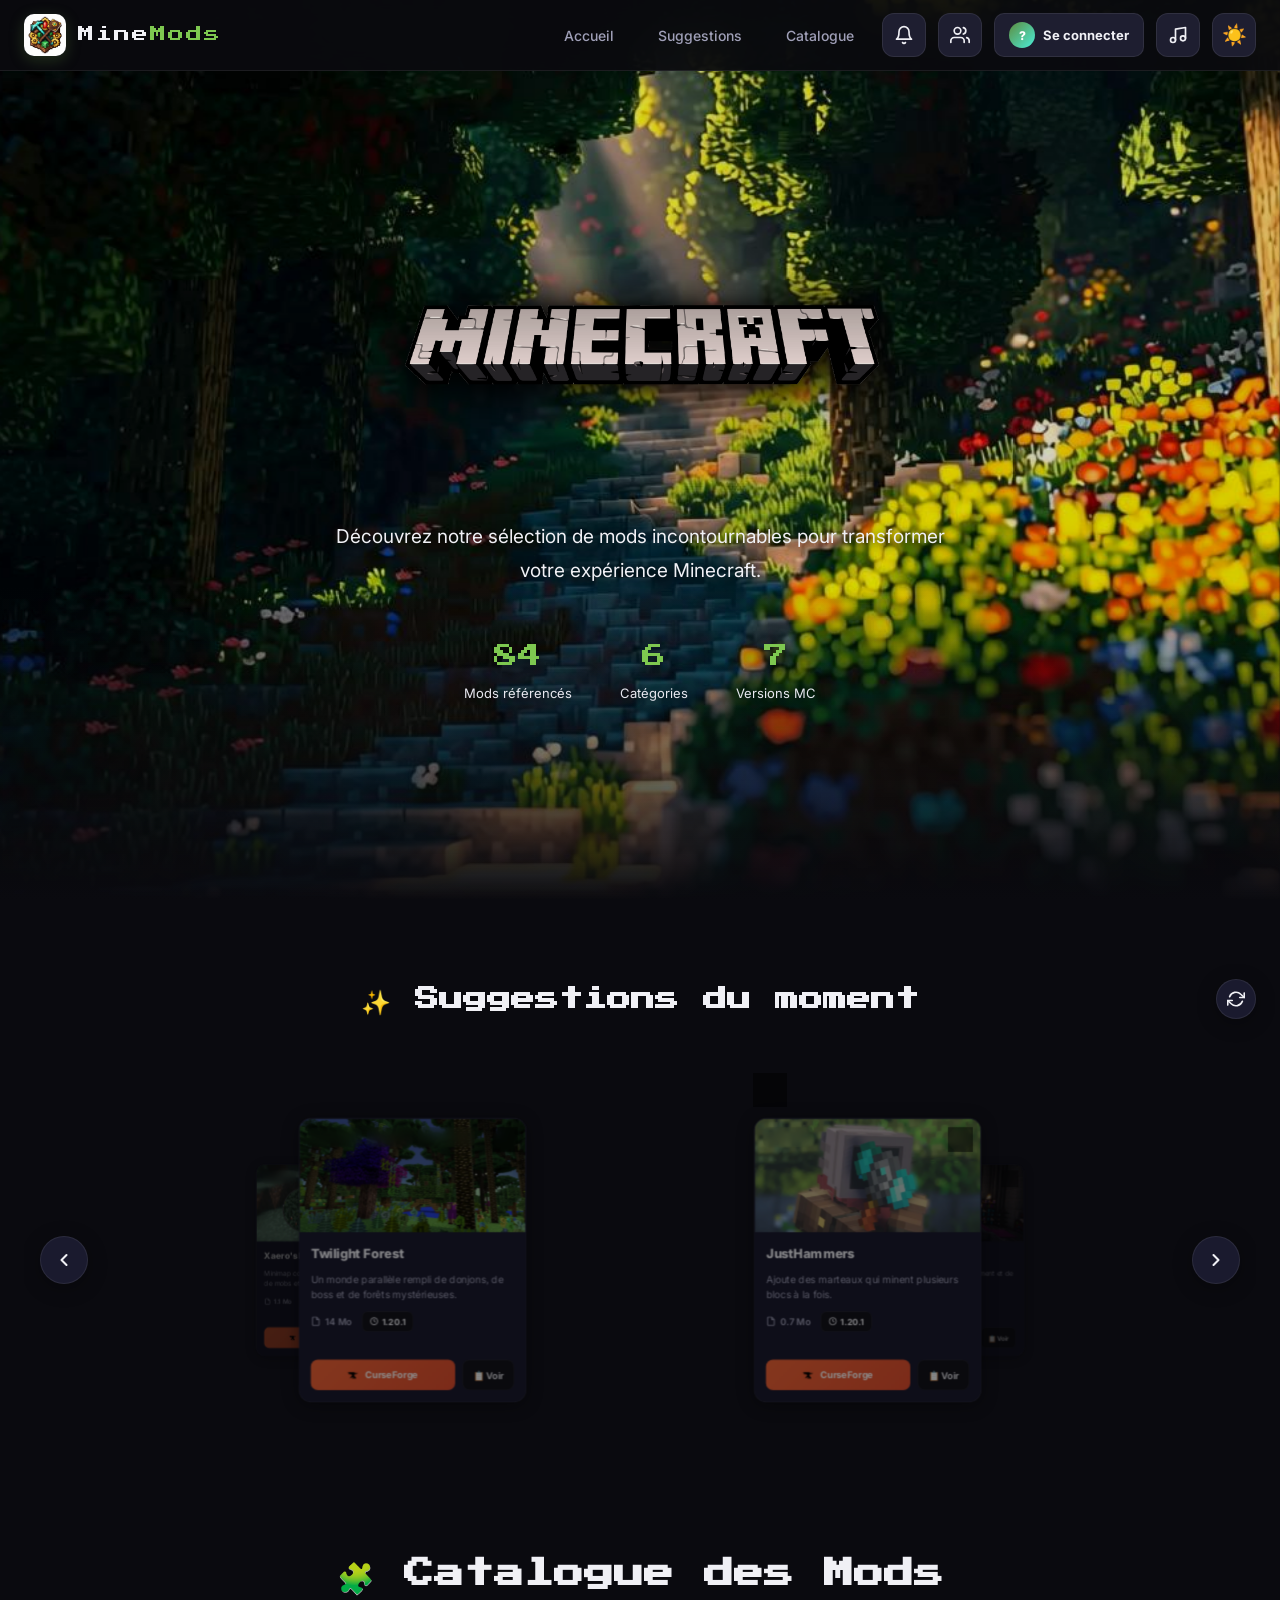
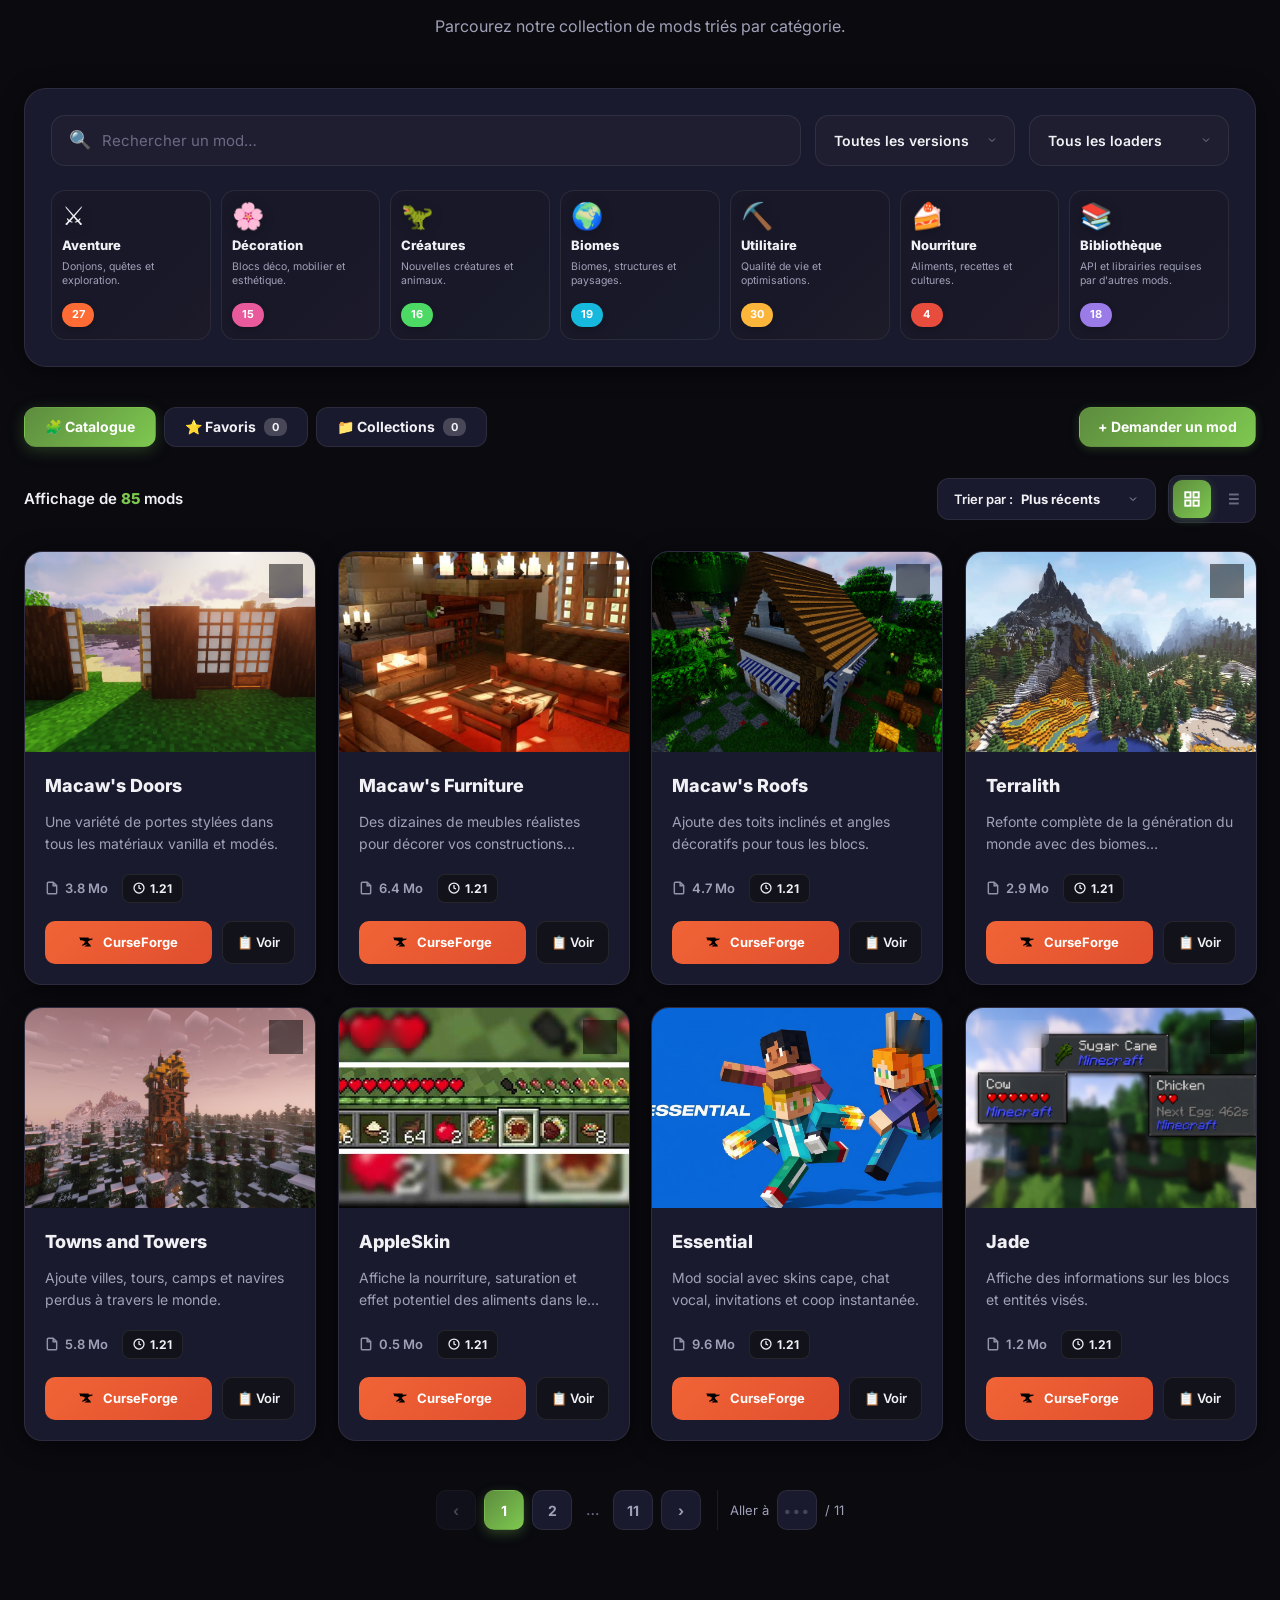
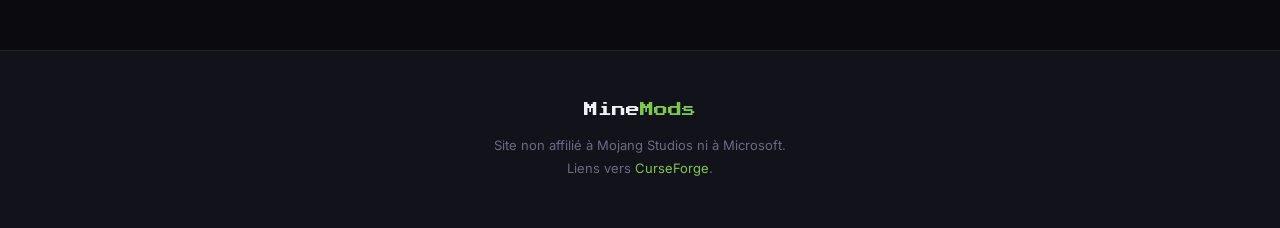
==== commit ea7ec1ce: "Update index.html" ====
--- a/index.html
+++ b/index.html
@@ -1592,91 +1592,45 @@
 
 function openBadgesModal(){
     closeUserDropdown();
-    const stats=getBadgeStats();
     const unlockedCount=badgesUnlocked.length;
     const progressPct=Math.round((unlockedCount/BADGE_DEFS.length)*100);
-
-    let content=`<div style="margin-bottom:20px">
-        <div style="display:flex;justify-content:space-between;align-items:center;margin-bottom:8px;font-size:13px;font-weight:700;color:var(--text-secondary)">
-            <span>Progression</span><span>${unlockedCount}/${BADGE_DEFS.length}</span>
-        </div>
-        <div style="height:8px;background:var(--bg-secondary);border-radius:4px;overflow:hidden">
-            <div style="width:${progressPct}%;height:100%;background:linear-gradient(90deg,var(--mc-green),var(--mc-gold));transition:width .8s ease"></div>
-        </div>
-    </div>`;
-
+    let content=`<div style="margin-bottom:20px"><div style="display:flex;justify-content:space-between;align-items:center;margin-bottom:8px;font-size:13px;font-weight:700;color:var(--text-secondary)"><span>Progression</span><span>${unlockedCount}/${BADGE_DEFS.length}</span></div><div style="height:8px;background:var(--bg-secondary);border-radius:4px;overflow:hidden"><div style="width:${progressPct}%;height:100%;background:linear-gradient(90deg,var(--mc-green),var(--mc-gold));transition:width .8s ease"></div></div></div>`;
     content+=`<div style="display:grid;grid-template-columns:1fr 1fr;gap:10px;max-height:400px;overflow-y:auto;overflow-x:hidden;padding-right:6px;box-sizing:border-box;width:100%">`;
     content+=BADGE_DEFS.map(bd=>{
         const unlocked=badgesUnlocked.includes(bd.id);
-        return`<div style="padding:12px;border-radius:12px;background:var(--bg-secondary);border:1px solid ${unlocked?'var(--mc-gold)':'var(--border-color)'};display:flex;align-items:center;gap:10px;min-width:0;${!unlocked?'opacity:0.4;filter:grayscale(1)':''}">
-            <div style="font-size:24px;flex-shrink:0">${bd.icon}</div>
-            <div style="flex:1;min-width:0;overflow:hidden">
-                <div style="font-size:12px;font-weight:800;color:${unlocked?'var(--mc-gold)':'var(--text-primary)'};overflow:hidden;text-overflow:ellipsis;white-space:nowrap">${bd.name}</div>
-                <div style="font-size:10.5px;color:var(--text-muted);margin-top:2px;overflow:hidden;text-overflow:ellipsis;white-space:nowrap">${bd.desc}</div>
-            </div>
-        </div>`;
+        return`<div style="padding:12px;border-radius:12px;background:var(--bg-secondary);border:1px solid ${unlocked?'var(--mc-gold)':'var(--border-color)'};display:flex;align-items:center;gap:10px;min-width:0;${!unlocked?'opacity:0.4;filter:grayscale(1)':''}"><div style="font-size:24px;flex-shrink:0">${bd.icon}</div><div style="flex:1;min-width:0;overflow:hidden"><div style="font-size:12px;font-weight:800;color:${unlocked?'var(--mc-gold)':'var(--text-primary)'};overflow:hidden;text-overflow:ellipsis;white-space:nowrap">${bd.name}</div><div style="font-size:10.5px;color:var(--text-muted);margin-top:2px;overflow:hidden;text-overflow:ellipsis;white-space:nowrap">${bd.desc}</div></div></div>`;
     }).join('');
     content+=`</div>`;
-
-    openPromptModal({
-        title:'🕐 Historique de téléchargements',
-        hint:`${viewHistory.length} mod${viewHistory.length>1?'s':''} récemment téléchargé${viewHistory.length>1?'s':''} depuis CurseForge.`,
-        extraContent:content,
-        actionsHtml:actions
-    });
+    openPromptModal({title:`🏆 Vos succès`,hint:'Consultez vos accomplissements sur MineMods.',extraContent:content,actionsHtml:`<button class="btn-primary" onclick="closePromptModal()">Fermer</button>`});
+}
 
 function openHistoryModal(){
     closeUserDropdown();
     let content='';
     if(viewHistory.length===0){
-        content=`<div style="text-align:center;padding:40px 20px;color:var(--text-muted)">
-            <div style="font-size:48px;margin-bottom:12px;opacity:.4">🕐</div>
-            <div style="font-size:14px">Aucun téléchargement pour le moment.</div>
-            <div style="font-size:12px;margin-top:8px">Cliquez sur "CurseForge" d'un mod pour l'ajouter à votre historique !</div>
-        </div>`;
-    }
+        content=`<div style="text-align:center;padding:40px 20px;color:var(--text-muted)"><div style="font-size:48px;margin-bottom:12px;opacity:.4">🕐</div><div style="font-size:14px">Aucun téléchargement pour le moment.</div><div style="font-size:12px;margin-top:8px">Cliquez sur "CurseForge" d'un mod pour l'ajouter à votre historique !</div></div>`;
     }else{
         content=`<div style="max-height:450px;overflow-y:auto;padding-right:4px">`;
         content+=viewHistory.map(entry=>{
             const m=MODS_DATABASE.find(x=>x.id===entry.modId);
             if(!m)return'';
-            return`<div style="display:flex;align-items:center;gap:12px;padding:10px 12px;border-radius:10px;background:var(--bg-secondary);border:1px solid var(--border-color);margin-bottom:6px;cursor:pointer;transition:var(--transition)" onclick="closePromptModal();openModal(${m.id})" onmouseover="this.style.borderColor='var(--mc-green)'" onmouseout="this.style.borderColor='var(--border-color)'">
-                <img src="${getModImageUrl(m)}" alt="" style="width:40px;height:40px;border-radius:8px;object-fit:cover;flex-shrink:0;background:var(--bg-card)" onerror="this.onerror=null;this.src='${getImageFallback()}'">
-                <div style="flex:1;min-width:0">
-                    <div style="font-size:14px;font-weight:700;overflow:hidden;text-overflow:ellipsis;white-space:nowrap">${escapeHtml(m.name)}</div>
-                    <div style="font-size:11px;color:var(--text-muted);margin-top:2px">${m.categories.slice(0,2).map(c=>getCategoryLabel(c)).join(' · ')}</div>
-                </div>
-                <div style="font-size:11px;color:var(--text-muted);flex-shrink:0">${formatRelativeTime(entry.timestamp)}</div>
-            </div>`;
+            return`<div style="display:flex;align-items:center;gap:12px;padding:10px 12px;border-radius:10px;background:var(--bg-secondary);border:1px solid var(--border-color);margin-bottom:6px;cursor:pointer;transition:var(--transition)" onclick="closePromptModal();openModal(${m.id})" onmouseover="this.style.borderColor='var(--mc-green)'" onmouseout="this.style.borderColor='var(--border-color)'"><img src="${getModImageUrl(m)}" alt="" style="width:40px;height:40px;border-radius:8px;object-fit:cover;flex-shrink:0;background:var(--bg-card)" onerror="this.onerror=null;this.src='${getImageFallback()}'"><div style="flex:1;min-width:0"><div style="font-size:14px;font-weight:700;overflow:hidden;text-overflow:ellipsis;white-space:nowrap">${escapeHtml(m.name)}</div><div style="font-size:11px;color:var(--text-muted);margin-top:2px">${m.categories.slice(0,2).map(c=>getCategoryLabel(c)).join(' · ')}</div></div><div style="font-size:11px;color:var(--text-muted);flex-shrink:0">${formatRelativeTime(entry.timestamp)}</div></div>`;
         }).join('');
         content+=`</div>`;
     }
-
-    const actions=viewHistory.length>0
-        ?`<button class="btn-secondary" onclick="clearHistory()">🗑️ Effacer tout</button><button class="btn-primary" onclick="closePromptModal()">Fermer</button>`
-        :`<button class="btn-primary" onclick="closePromptModal()">Fermer</button>`;
-
-    openPromptModal({
-        title:'🕐 Historique de consultation',
-        hint:`${viewHistory.length} mod${viewHistory.length>1?'s':''} récemment consulté${viewHistory.length>1?'s':''}.`,
-        extraContent:content,
-        actionsHtml:actions
-    });
+    const actions=viewHistory.length>0?`<button class="btn-secondary" onclick="clearHistory()">🗑️ Effacer tout</button><button class="btn-primary" onclick="closePromptModal()">Fermer</button>`:`<button class="btn-primary" onclick="closePromptModal()">Fermer</button>`;
+    openPromptModal({title:'🕐 Historique de téléchargements',hint:`${viewHistory.length} mod${viewHistory.length>1?'s':''} récemment téléchargé${viewHistory.length>1?'s':''} depuis CurseForge.`,extraContent:content,actionsHtml:actions});
 }
 
 function clearHistory(){
-    openPromptModal({
-        title:'🗑️ Vider l\'historique',
-        hint:'Êtes-vous sûr de vouloir supprimer tout votre historique de consultation ? Cette action est irréversible.',
-        actionsHtml:`<button class="btn-secondary" onclick="openHistoryModal()">← Retour</button><button class="btn-primary" style="background:linear-gradient(135deg,var(--mc-redstone),#cc1111)" onclick="doClearHistory()">Vider</button>`
-    });
+    openPromptModal({title:'🗑️ Effacer l\'historique',hint:'Êtes-vous sûr de vouloir supprimer tout votre historique de téléchargements ? Cette action est irréversible.',actionsHtml:`<button class="btn-secondary" onclick="openHistoryModal()">← Retour</button><button class="btn-primary" style="background:linear-gradient(135deg,var(--mc-redstone),#cc1111)" onclick="doClearHistory()">Effacer tout</button>`});
 }
 
 async function doClearHistory(){
     viewHistory=[];
     await fbSaveCurrentUserData();
     closePromptModal();
-    showToast('info','🗑️ Historique vidé');
+    showToast('info','🗑️ Historique effacé');
 }
 
 function updateUserBadge(){if(currentUser){userPseudoEl.textContent=currentUser.pseudo;if(currentUser.avatar){userAvatar.innerHTML=`<img src="${currentUser.avatar}" style="width:100%;height:100%;object-fit:cover">`}else{userAvatar.innerHTML='';userAvatar.textContent=currentUser.pseudo.charAt(0).toUpperCase()}userBadge.classList.add('logged-in')}else{userPseudoEl.textContent='Se connecter';userAvatar.innerHTML='';userAvatar.textContent='?';userBadge.classList.remove('logged-in')}}
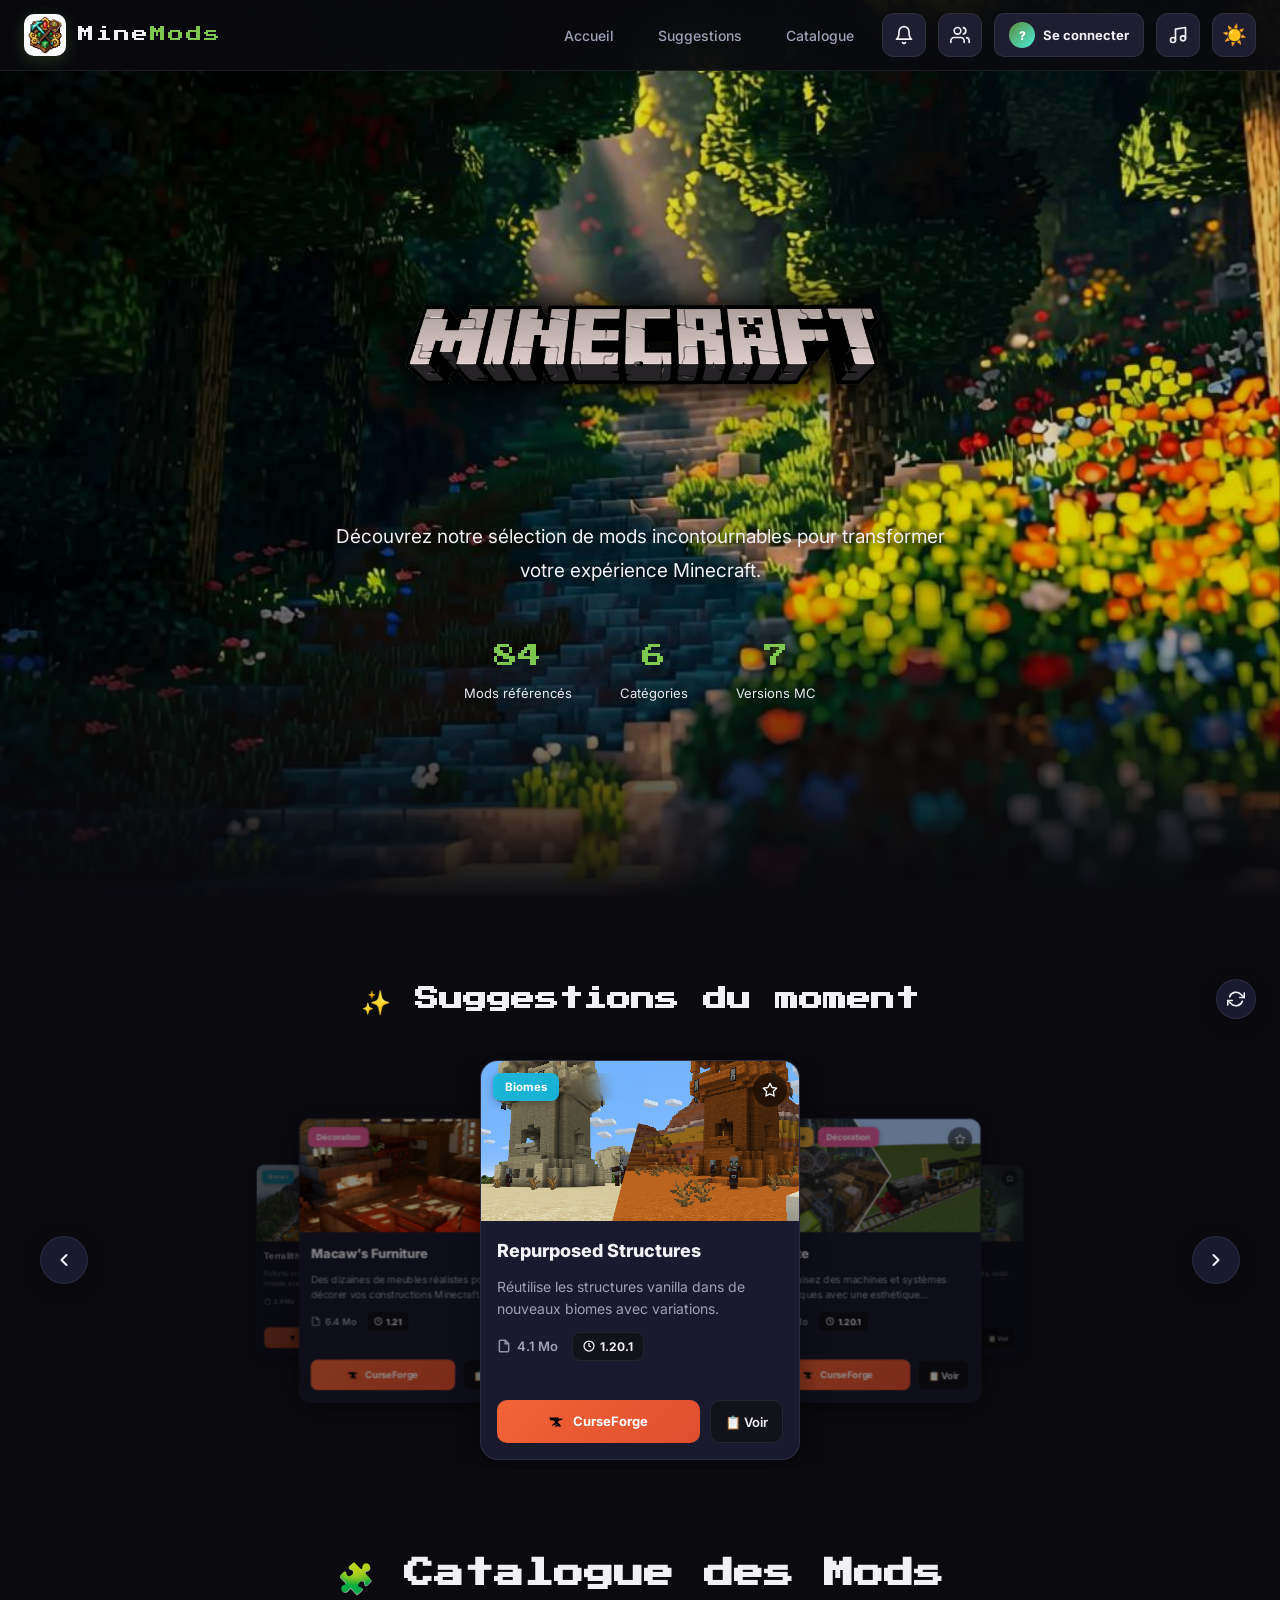
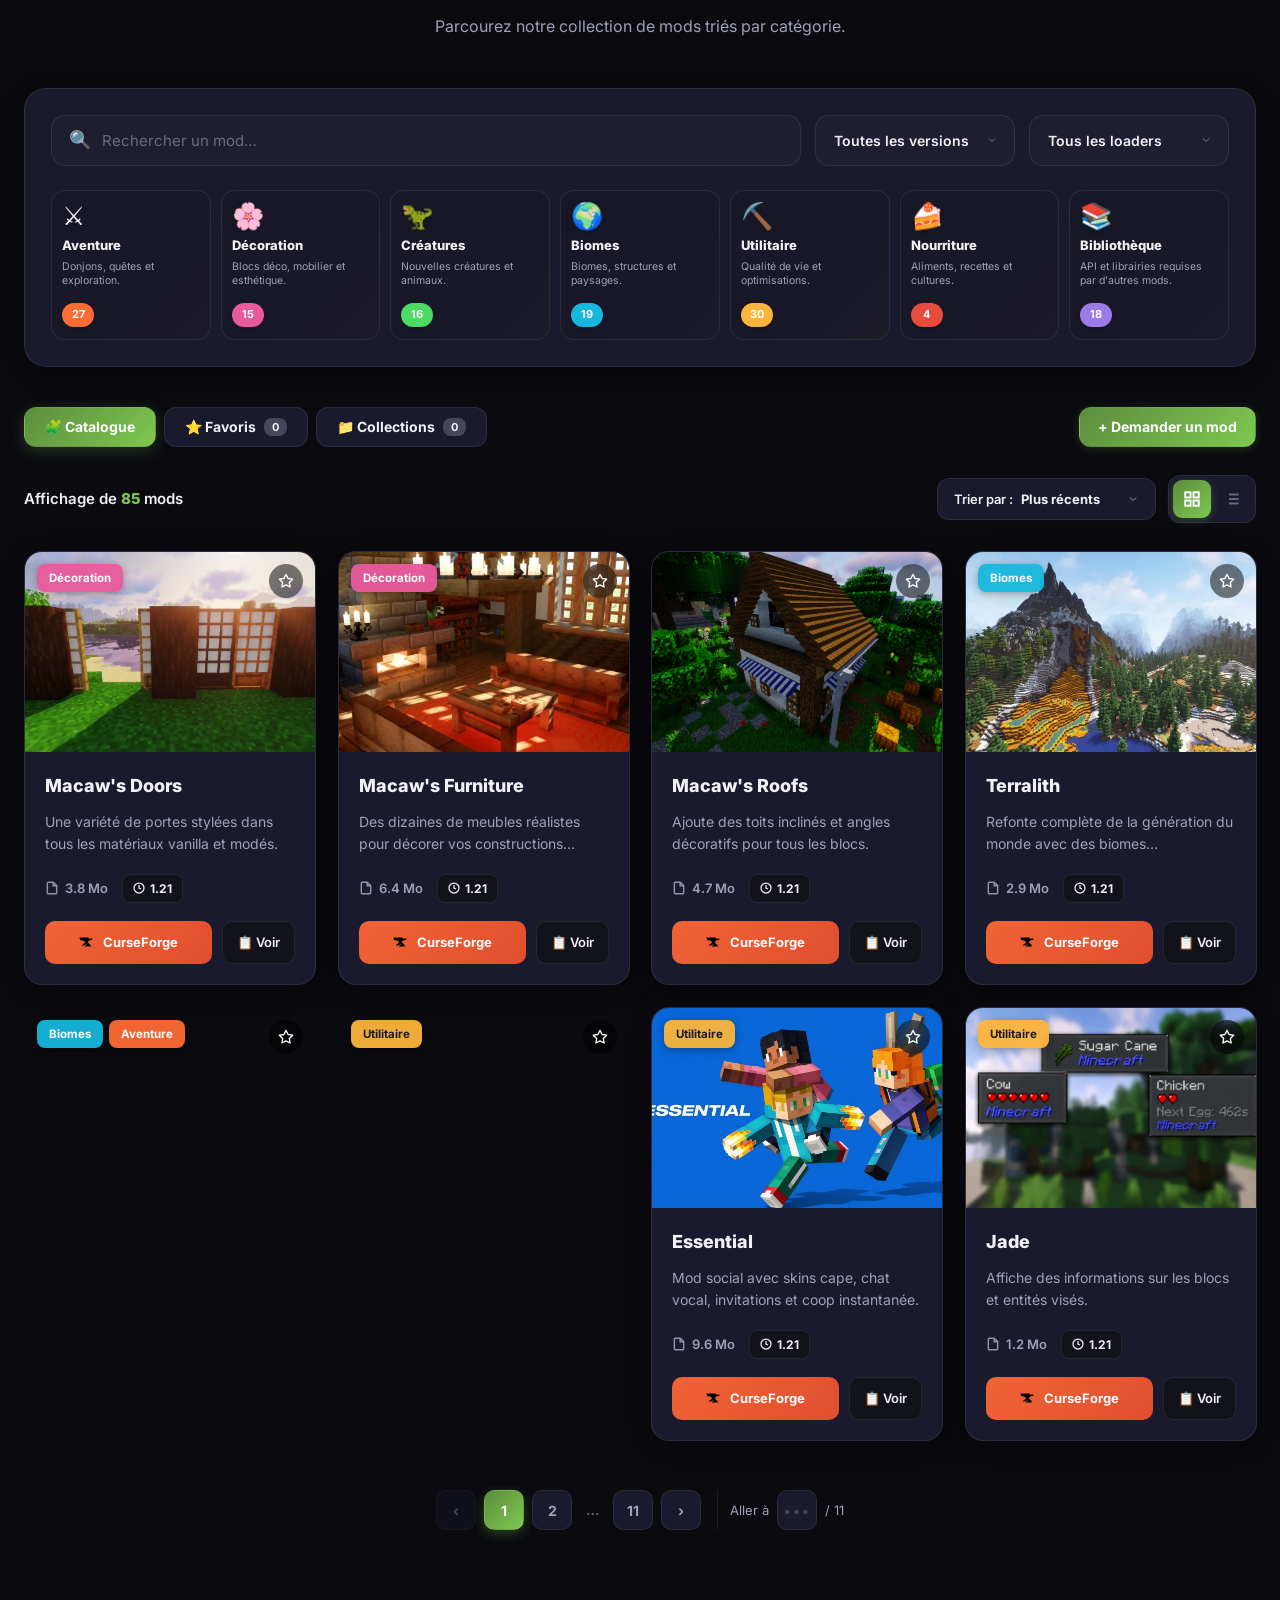
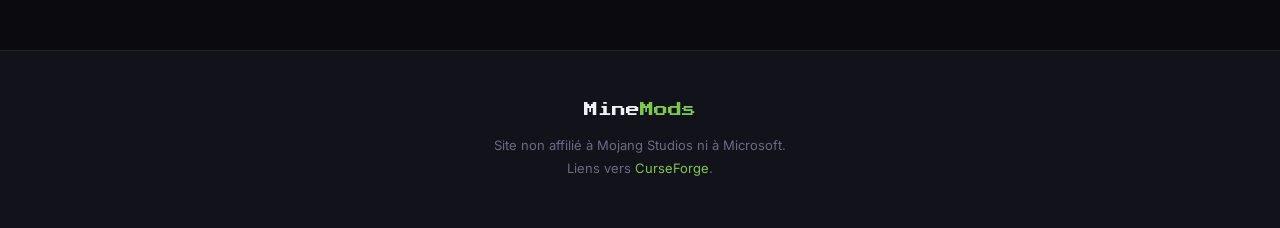
==== commit a467f97f: "Update index.html" ====
--- a/index.html
+++ b/index.html
@@ -527,21 +527,21 @@
 .music-progress::-moz-range-progress{background:var(--mc-green-light);height:4px;border-radius:2px}
 
 /* ═══ BADGE TOAST (notification de succès débloqué) ═══ */
-.badge-toast{position:fixed;top:90px;right:30px;padding:16px 20px 16px 18px;border-radius:16px;background:linear-gradient(135deg,#fcdb05,#f5a623);border:2px solid #fff;color:#1a1a2e;font-weight:800;z-index:3001;box-shadow:0 12px 50px rgba(252,219,5,.6),0 0 0 4px rgba(252,219,5,.15),0 0 30px rgba(252,219,5,.4);opacity:0;transform:translateX(120%) scale(.8);transition:all .6s cubic-bezier(.34,1.56,.64,1);display:flex;align-items:center;gap:14px;pointer-events:none;min-width:280px;max-width:380px}
-.badge-toast.visible{opacity:1;transform:translateX(0) scale(1);animation:badgePulse 2s ease-in-out infinite alternate 0.6s}
+.badge-toast{position:fixed;top:90px;right:24px;padding:11px 16px 11px 14px;border-radius:12px;background:linear-gradient(135deg,#fcdb05,#f5a623);border:2px solid #fff;color:#1a1a2e;font-weight:800;z-index:3001;box-shadow:0 8px 32px rgba(252,219,5,.55),0 0 0 3px rgba(252,219,5,.12),0 0 20px rgba(252,219,5,.35);opacity:0;transform:translateX(120%) scale(.85);transition:all .5s cubic-bezier(.34,1.56,.64,1);display:flex;align-items:center;gap:10px;pointer-events:none;min-width:220px;max-width:300px}
+.badge-toast.visible{opacity:1;transform:translateX(0) scale(1);animation:badgePulse 2s ease-in-out infinite alternate 0.5s}
 @keyframes badgePulse{
-    0%{box-shadow:0 12px 50px rgba(252,219,5,.6),0 0 0 4px rgba(252,219,5,.15),0 0 30px rgba(252,219,5,.4)}
-    100%{box-shadow:0 12px 60px rgba(252,219,5,.85),0 0 0 8px rgba(252,219,5,.25),0 0 50px rgba(252,219,5,.6)}
-}
-.badge-toast .badge-toast-icon{font-size:36px;flex-shrink:0;animation:badgeSpin 1s ease-out;filter:drop-shadow(0 2px 4px rgba(0,0,0,.3))}
+    0%{box-shadow:0 8px 32px rgba(252,219,5,.55),0 0 0 3px rgba(252,219,5,.12),0 0 20px rgba(252,219,5,.35)}
+    100%{box-shadow:0 10px 40px rgba(252,219,5,.75),0 0 0 6px rgba(252,219,5,.2),0 0 32px rgba(252,219,5,.5)}
+}
+.badge-toast .badge-toast-icon{font-size:26px;flex-shrink:0;line-height:1;animation:badgeSpin .9s ease-out;filter:drop-shadow(0 2px 3px rgba(0,0,0,.25))}
 @keyframes badgeSpin{
     0%{transform:rotate(-180deg) scale(0)}
-    60%{transform:rotate(20deg) scale(1.3)}
+    60%{transform:rotate(15deg) scale(1.2)}
     100%{transform:rotate(0deg) scale(1)}
 }
-.badge-toast-content{display:flex;flex-direction:column;gap:2px;min-width:0}
-.badge-toast-label{font-size:11px;text-transform:uppercase;letter-spacing:1.5px;font-weight:800;opacity:.75}
-.badge-toast-name{font-size:15px;font-weight:900;overflow:hidden;text-overflow:ellipsis;white-space:nowrap}
+.badge-toast-content{display:flex;flex-direction:column;gap:1px;min-width:0}
+.badge-toast-label{font-size:9.5px;text-transform:uppercase;letter-spacing:1.2px;font-weight:800;opacity:.7}
+.badge-toast-name{font-size:13px;font-weight:900;overflow:hidden;text-overflow:ellipsis;white-space:nowrap;line-height:1.25}
 </style>
 </head>
 <body>
@@ -827,16 +827,16 @@
 // ═══ BADGES DEFINITIONS ═══
 const BADGE_DEFS=[
     // Exploration (mods visités)
-    {id:'explorer-1',name:'Explorateur débutant I',icon:'🔍',condition:s=>s.modsViewed>=1,desc:'1er mod consulté'},
-    {id:'explorer-2',name:'Explorateur débutant II',icon:'🔎',condition:s=>s.modsViewed>=20,desc:'20 mods consultés'},
-    {id:'explorer-3',name:'Explorateur débutant III',icon:'🧭',condition:s=>s.modsViewed>=40,desc:'40 mods consultés'},
-    {id:'explorer-4',name:'Explorateur avancé I',icon:'🗺️',condition:s=>s.modsViewed>=60,desc:'60 mods consultés'},
-    {id:'explorer-5',name:'Explorateur avancé II',icon:'🌟',condition:s=>s.modsViewed>=80,desc:'80 mods consultés'},
-    {id:'explorer-6',name:'Explorateur avancé III',icon:'⭐',condition:s=>s.modsViewed>=100,desc:'100 mods consultés'},
-    {id:'explorer-7',name:'Explorateur expert I',icon:'💎',condition:s=>s.modsViewed>=120,desc:'120 mods consultés'},
-    {id:'explorer-8',name:'Explorateur expert II',icon:'👑',condition:s=>s.modsViewed>=140,desc:'140 mods consultés'},
-    {id:'explorer-9',name:'Explorateur expert III',icon:'🏆',condition:s=>s.modsViewed>=160,desc:'160 mods consultés'},
-    // Collections
+    {id:'explorer-1',name:'Explorateur débutant I',icon:'🔍',condition:s=>s.modsViewed>=1,desc:'1ère fiche consultée'},
+    {id:'explorer-2',name:'Explorateur débutant II',icon:'🔎',condition:s=>s.modsViewed>=20,desc:'20 fiches consultées'},
+    {id:'explorer-3',name:'Explorateur débutant III',icon:'🧭',condition:s=>s.modsViewed>=40,desc:'40 fiches consultées'},
+    {id:'explorer-4',name:'Explorateur avancé I',icon:'🗺️',condition:s=>s.modsViewed>=60,desc:'60 fiches consultées'},
+    {id:'explorer-5',name:'Explorateur avancé II',icon:'🌟',condition:s=>s.modsViewed>=80,desc:'80 fiches consultées'},
+    {id:'explorer-6',name:'Explorateur avancé III',icon:'⭐',condition:s=>s.modsViewed>=100,desc:'100 fiches consultées'},
+    {id:'explorer-7',name:'Explorateur expert I',icon:'💎',condition:s=>s.modsViewed>=120,desc:'120 fiches consultées'},
+    {id:'explorer-8',name:'Explorateur expert II',icon:'👑',condition:s=>s.modsViewed>=140,desc:'140 fiches consultées'},
+    {id:'explorer-9',name:'Explorateur expert III',icon:'🏆',condition:s=>s.modsViewed>=160,desc:'160 fiches consultées'},
+// Collections
     {id:'collector-1',name:'Collectionneur débutant',icon:'📁',condition:s=>s.collectionsCreated>=1,desc:'1ère collection créée'},
     {id:'collector-2',name:'Collectionneur confirmé',icon:'📂',condition:s=>s.collectionsCreated>=5,desc:'5 collections créées'},
     {id:'collector-3',name:'Collectionneur expert',icon:'🗄️',condition:s=>s.collectionsCreated>=10,desc:'10 collections créées'},
@@ -1000,6 +1000,7 @@
     const{doc,updateDoc}=window.firebaseFn;
     try{
         const tracksArr=(tracksListenedSet&&tracksListenedSet instanceof Set)?[...tracksListenedSet]:[];
+        const viewedArr=(modsViewedSet&&modsViewedSet instanceof Set)?[...modsViewedSet]:[];
         await updateDoc(doc(window.firebaseDb,'users',currentUser.uid),{
             favorites:favorites||[],
             collections:collections||[],
@@ -1008,6 +1009,7 @@
             pendingFriends:pendingFriends||[],
             avatar:currentUser.avatar||null,
             viewHistory:viewHistory||[],
+            modsViewedSet:viewedArr,
             badgesUnlocked:badgesUnlocked||[],
             tracksListenedSet:tracksArr,
             totalCollectionsCreated:totalCollectionsCreated||0
@@ -1022,9 +1024,10 @@
 let currentUser=null;let selectedCategories=new Set();let currentVersion='all';let currentLoader='all';let searchQuery='';let currentSort='recent';let currentView='grid';let currentPage=1;let currentTab='browse';let currentModalModId=null;let suggestionsList=[];let highlightedSuggestionIndex=-1;let strictSearchModName=null;let favorites=[];let collections=[];let notifications=[];let friends=[];let pendingFriends=[];let realtimeUnsubscribe=null;let selectedPickerColId=null;
 
 // ═══ HISTORY & BADGES STATE ═══
-let viewHistory=[];           // [{modId, timestamp},...] max 50
+let viewHistory=[];           // [{modId, timestamp},...] mods téléchargés via CurseForge (pour l'historique)
+let modsViewedSet=new Set();  // Set des IDs de mods dont la fiche a été ouverte (pour badges Explorateur)
 let badgesUnlocked=[];        // ['explorer-1','collector-1',...]
-let tracksListenedSet=new Set(); // set of track file names listened
+let tracksListenedSet=new Set();
 let totalCollectionsCreated=0;
 let badgeToastTimer=null;
 
@@ -1058,35 +1061,77 @@
 function getFilteredMods(){let list=MODS_DATABASE.filter(m=>{if(strictSearchModName)return normalizeStr(m.name)===normalizeStr(strictSearchModName);const mc=selectedCategories.size===0||[...selectedCategories].every(c=>m.categories.includes(c));const mv=currentVersion==='all'||m.versions.includes(currentVersion);const ml=currentLoader==='all'||m.loaders.includes(currentLoader);const q=normalizeStr(searchQuery);const ms=q===''||normalizeStr(m.name).includes(q)||normalizeStr(m.description).includes(q)||m.categories.some(c=>c.includes(q));return mc&&mv&&ml&&ms});switch(currentSort){case'name-asc':list.sort((a,b)=>a.name.localeCompare(b.name));break;case'name-desc':list.sort((a,b)=>b.name.localeCompare(a.name));break;case'size':list.sort((a,b)=>b.sizeMo-a.sizeMo);break;case'popular':list.sort((a,b)=>getModPopularity(b)-getModPopularity(a));break;default:list.sort((a,b)=>latestVersionNum(b)-latestVersionNum(a))}return list}
 
 // ═══ VIEW HISTORY ═══
+// Tracking pour le badge Explorateur (ouverture de fiche)
+function trackModView(modId){
+    if(!currentUser||!modId)return;
+    if(!modsViewedSet.has(modId)){
+        modsViewedSet.add(modId);
+        fbSaveCurrentUserData();
+        checkBadges();
+    }
+}
+
+// Tracking pour l'historique (clic CurseForge)
 function addToViewHistory(modId){
-    if(!currentUser)return;
+    if(!currentUser||!modId)return;
     viewHistory=viewHistory.filter(h=>h.modId!==modId);
     viewHistory.unshift({modId,timestamp:Date.now()});
     if(viewHistory.length>50)viewHistory=viewHistory.slice(0,50);
     fbSaveCurrentUserData();
-    checkBadges();
+    // Pas de checkBadges ici : le clic CurseForge ne débloque aucun succès
 }
 
 function trackCurseforgeClick(modId){
-    if(!currentUser||!modId)return;
     addToViewHistory(modId);
 }
 
 function getViewHistoryUniqueCount(){
     return new Set(viewHistory.map(h=>h.modId)).size;
+}
+
+function getViewedModsCount(){
+    return modsViewedSet.size;
 }
 
 // ═══ BADGES / ACHIEVEMENTS ═══
 function getBadgeStats(){
     return{
-        modsViewed:getViewHistoryUniqueCount(),
+        modsViewed:getViewedModsCount(),
         collectionsCreated:totalCollectionsCreated,
         tracksListened:tracksListenedSet.size,
         allTracksListened:tracksListenedSet.size>=MUSIC_PLAYLIST.length
     };
 }
 
-function checkBadges(){
+// Synchronise le compteur avec les vraies données au chargement
+function syncCountersOnLoad(){
+    // Si l'utilisateur a des collections propriétaires mais totalCollectionsCreated=0, on corrige
+    const ownedCols=collections.filter(c=>!c.imported).length;
+    if(totalCollectionsCreated<ownedCols){
+        totalCollectionsCreated=ownedCols;
+    }
+}
+
+// Flag pour éviter les toasts massifs au chargement
+let badgesInitialized=false;
+
+function getBadgeStats(){
+    return{
+        modsViewed:getViewedModsCount(),
+        collectionsCreated:totalCollectionsCreated,
+        tracksListened:tracksListenedSet.size,
+        allTracksListened:tracksListenedSet.size>=MUSIC_PLAYLIST.length
+    };
+}
+
+function syncCountersOnLoad(){
+    const ownedCols=collections.filter(c=>!c.imported).length;
+    if(totalCollectionsCreated<ownedCols){
+        totalCollectionsCreated=ownedCols;
+    }
+}
+
+function checkBadges(silent){
     if(!currentUser)return;
     const stats=getBadgeStats();
     let newBadges=[];
@@ -1098,9 +1143,18 @@
     });
     if(newBadges.length>0){
         fbSaveCurrentUserData();
-        // Afficher le toast pour le dernier badge débloqué
-        showBadgeToast(newBadges[newBadges.length-1]);
-    }
+        if(!silent&&badgesInitialized){
+            newBadges.forEach((badge,i)=>{
+                setTimeout(()=>showBadgeToast(badge),i*350);
+            });
+        }
+    }
+}
+
+function initBadgesSystem(){
+    syncCountersOnLoad();
+    checkBadges(true);
+    badgesInitialized=true;
 }
 
 function showBadgeToast(badge){
@@ -1424,6 +1478,7 @@
 
 function openModal(id){
     currentModalModId=id;
+    trackModView(id); // Track pour les badges Explorateur
     const m=MODS_DATABASE.find(x=>x.id===id);if(!m)return;
     const img=document.getElementById('modalImage');img.src=getModImageUrl(m);img.alt=m.name;img.onerror=function(){this.onerror=null;this.src=getImageFallback()};document.getElementById('modalTitle').textContent=m.name;document.getElementById('modalCategories').innerHTML=m.categories.map(c=>`<span class="mod-badge ${c}">${getCategoryLabel(c)}</span>`).join('');document.getElementById('modalDescription').textContent=m.fullDescription;const iv=m.versions[0];document.getElementById('modalSize').textContent=formatSize(getSizeForVersion(m,iv));
     const favCount=getModFavoritesCount(m);
@@ -1494,10 +1549,10 @@
             const pc=document.getElementById('authPasswordConfirm').value;if(pwd!==pc){showPromptError('Mots de passe différents');if(btn){btn.disabled=false;btn.textContent='S\'inscrire'}return}
             const ex=await getDoc(doc(window.firebaseDb,'pseudos',pseudo.toLowerCase()));if(ex.exists()){showPromptError('Pseudo déjà pris');if(btn){btn.disabled=false;btn.textContent='S\'inscrire'}return}
             const cred=await createUserWithEmailAndPassword(window.firebaseAuth,email,pwd);const uid=cred.user.uid;
-            await setDoc(doc(window.firebaseDb,'users',uid),{pseudo,email,favorites:[],collections:[],notifications:[],friends:[],pendingFriends:[],avatar:null,viewHistory:[],badgesUnlocked:[],tracksListenedSet:[],totalCollectionsCreated:0});
+            await setDoc(doc(window.firebaseDb,'users',uid),{pseudo,email,favorites:[],collections:[],notifications:[],friends:[],pendingFriends:[],avatar:null,viewHistory:[],modsViewedSet:[],badgesUnlocked:[],tracksListenedSet:[],totalCollectionsCreated:0});
             await setDoc(doc(window.firebaseDb,'pseudos',pseudo.toLowerCase()),{uid,pseudo,email});
             await setDoc(doc(window.firebaseDb,'emails',email.toLowerCase().replace(/[.#$/\[\]]/g,'_')),{uid,pseudo,email});
-            currentUser={uid,pseudo,email,avatar:null};localStorage.setItem(LS_CURRENT_USER,pseudo);favorites=[];collections=[];notifications=[];friends=[];pendingFriends=[];viewHistory=[];badgesUnlocked=[];tracksListenedSet=new Set();totalCollectionsCreated=0;
+            currentUser={uid,pseudo,email,avatar:null};localStorage.setItem(LS_CURRENT_USER,pseudo);favorites=[];collections=[];notifications=[];friends=[];pendingFriends=[];viewHistory=[];modsViewedSet=new Set();badgesUnlocked=[];tracksListenedSet=new Set();totalCollectionsCreated=0;
             showToast('info',`🎉 Bienvenue ${pseudo} !`);
     }else{
         const pd=await getDoc(doc(window.firebaseDb,'pseudos',pseudo.toLowerCase()));
@@ -1514,25 +1569,26 @@
         friends=d.friends||[];
         pendingFriends=d.pendingFriends||[];
         viewHistory=d.viewHistory||[];
+        modsViewedSet=new Set(Array.isArray(d.modsViewedSet)?d.modsViewedSet:[]);
         badgesUnlocked=d.badgesUnlocked||[];
         tracksListenedSet=new Set(Array.isArray(d.tracksListenedSet)?d.tracksListenedSet:[]);
         totalCollectionsCreated=d.totalCollectionsCreated||0;
 
         // Migration : sauvegarder les nouveaux champs si absents dans l'ancien compte
-    if(d.viewHistory===undefined||d.badgesUnlocked===undefined||d.tracksListenedSet===undefined||d.totalCollectionsCreated===undefined){
+    if(d.viewHistory===undefined||d.modsViewedSet===undefined||d.badgesUnlocked===undefined||d.tracksListenedSet===undefined||d.totalCollectionsCreated===undefined){
         try{
             await window.firebaseFn.updateDoc(doc(window.firebaseDb,'users',uid),{
                 viewHistory:viewHistory,
+                modsViewedSet:[...modsViewedSet],
                 badgesUnlocked:badgesUnlocked,
                 tracksListenedSet:[...tracksListenedSet],
                 totalCollectionsCreated:totalCollectionsCreated
             });
         }catch(err){console.error('Migration error:',err)}
     }
-
     showToast('info',`👋 Rebonjour ${d.pseudo} !`);
 }
-        updateUserBadge();updateTabCounts();updateBellBadge();updateFriendsBadge();if(currentTab==='favorites')renderFavorites();if(currentTab==='collections')renderCollections();renderMods();renderRecommendations();closePromptModal();setupRealtimeSync();
+        updateUserBadge();updateTabCounts();updateBellBadge();updateFriendsBadge();if(currentTab==='favorites')renderFavorites();if(currentTab==='collections')renderCollections();renderMods();renderRecommendations();closePromptModal();setupRealtimeSync();initBadgesSystem();
     }catch(e){
         console.error('Auth full error:',e);
         let msg='Erreur';
@@ -1556,7 +1612,21 @@
     try{await sendPasswordResetEmail(window.firebaseAuth,email);document.getElementById('promptError').classList.remove('visible');document.getElementById('promptExtraContent').innerHTML=`<div class="form-success">✅ Email envoyé à <strong>${escapeHtml(email)}</strong>. Vérifiez vos spams.</div>`}catch(e){if(e.code==='auth/user-not-found')showPromptError('Aucun compte');else showPromptError(e.message)}
 }
 
-async function logout(){if(!currentUser)return;try{await window.firebaseFn.signOut(window.firebaseAuth)}catch(e){}if(realtimeUnsubscribe){realtimeUnsubscribe();realtimeUnsubscribe=null}currentUser=null;localStorage.removeItem(LS_CURRENT_USER);favorites=[];collections=[];notifications=[];friends=[];pendingFriends=[];viewHistory=[];badgesUnlocked=[];tracksListenedSet=new Set();totalCollectionsCreated=0;updateUserBadge();updateTabCounts();updateBellBadge();updateFriendsBadge();if(currentTab==='favorites')renderFavorites();if(currentTab==='collections')renderCollections();renderMods();renderRecommendations();closeUserDropdown();showToast('info','👋 Déconnecté')}
+async function logout(){
+    if(!currentUser)return;
+    try{await window.firebaseFn.signOut(window.firebaseAuth)}catch(e){}
+    if(realtimeUnsubscribe){realtimeUnsubscribe();realtimeUnsubscribe=null}
+    currentUser=null;
+    localStorage.removeItem(LS_CURRENT_USER);
+    favorites=[]; collections=[]; notifications=[]; friends=[]; pendingFriends=[];
+    viewHistory=[]; modsViewedSet=new Set(); badgesUnlocked=[]; tracksListenedSet=new Set();
+    totalCollectionsCreated=0; badgesInitialized=false;
+    updateUserBadge(); updateTabCounts(); updateBellBadge(); updateFriendsBadge();
+    if(currentTab==='favorites')renderFavorites();
+    if(currentTab==='collections')renderCollections();
+    renderMods(); renderRecommendations(); closeUserDropdown();
+    showToast('info','👋 Déconnecté');
+}
 
 async function deleteAccount(){
     if(!currentUser)return;
@@ -1564,25 +1634,84 @@
 }
 async function doDeleteAccount(){
     if(!currentUser)return;const{deleteDoc,doc,deleteUser}=window.firebaseFn;
-    try{await deleteUser(window.firebaseAuth.currentUser);await deleteDoc(doc(window.firebaseDb,'users',currentUser.uid));await deleteDoc(doc(window.firebaseDb,'pseudos',currentUser.pseudo.toLowerCase()));closePromptModal();if(realtimeUnsubscribe){realtimeUnsubscribe();realtimeUnsubscribe=null}currentUser=null;localStorage.removeItem(LS_CURRENT_USER);favorites=[];collections=[];notifications=[];friends=[];pendingFriends=[];viewHistory=[];badgesUnlocked=[];tracksListenedSet=new Set();totalCollectionsCreated=0;updateUserBadge();updateTabCounts();updateBellBadge();updateFriendsBadge();if(currentTab==='favorites')renderFavorites();if(currentTab==='collections')renderCollections();renderMods();renderRecommendations();closeUserDropdown();showToast('error','🗑️ Compte supprimé')}catch(e){closePromptModal();showToast('error','Erreur. Reconnectez-vous d\'abord puis réessayez.')}
+    try{await deleteUser(window.firebaseAuth.currentUser);await deleteDoc(doc(window.firebaseDb,'users',currentUser.uid));await deleteDoc(doc(window.firebaseDb,'pseudos',currentUser.pseudo.toLowerCase()));closePromptModal();if(realtimeUnsubscribe){realtimeUnsubscribe();realtimeUnsubscribe=null}currentUser=null;localStorage.removeItem(LS_CURRENT_USER);favorites=[];collections=[];notifications=[];friends=[];pendingFriends=[];viewHistory=[];modsViewedSet=new Set();badgesUnlocked=[];tracksListenedSet=new Set();totalCollectionsCreated=0;updateUserBadge();updateTabCounts();updateBellBadge();updateFriendsBadge();if(currentTab==='favorites')renderFavorites();if(currentTab==='collections')renderCollections();renderMods();renderRecommendations();closeUserDropdown();showToast('error','🗑️ Compte supprimé')}catch(e){closePromptModal();showToast('error','Erreur. Reconnectez-vous d\'abord puis réessayez.')}
 }
 
 // ═══ USER DROPDOWN (avec historique + badges) ═══
-function toggleUserDropdown(f){if(f===false){userDropdown.classList.remove('open');return}if(!currentUser){openAuthModal('login');return}userDropdown.classList.toggle('open');if(userDropdown.classList.contains('open'))renderUserDropdown()}
+function toggleUserDropdown(f){
+    if(f===false){userDropdown.classList.remove('open');return}
+    if(!currentUser){openAuthModal('login');return}
+    closeBellDropdown();
+    closeFriendsDropdown();
+    const md=document.getElementById('musicDropdown');
+    if(md)md.classList.remove('open');
+    userDropdown.classList.toggle('open');
+    if(userDropdown.classList.contains('open'))renderUserDropdown();
+}
+
+function toggleBellDropdown(){
+    if(!currentUser){openAuthModal('login');return}
+    closeFriendsDropdown();
+    closeUserDropdown();
+    const md=document.getElementById('musicDropdown');
+    if(md)md.classList.remove('open');
+    bellDropdown.classList.toggle('open');
+    if(bellDropdown.classList.contains('open')){
+        const tabsEl=document.getElementById('notifTabs');
+        if(isModAdmin()){
+            if(tabsEl)tabsEl.style.display='flex';
+            notifAdminTab='general';
+            document.querySelectorAll('.notif-tab-btn').forEach(b=>b.classList.toggle('active',b.dataset.notiftab==='general'));
+            renderBellList();
+        }else{
+            if(tabsEl)tabsEl.style.display='none';
+            renderBellList();
+            notifications.forEach(n=>n.read=true);
+            saveNotifications();
+        }
+        updateBellBadge();
+    }
+}
+
+function toggleFriendsDropdown(){
+    if(!currentUser){openAuthModal('login');return}
+    closeBellDropdown();
+    closeUserDropdown();
+    const md=document.getElementById('musicDropdown');
+    if(md)md.classList.remove('open');
+    const dd=document.getElementById('friendsDropdown');
+    dd.classList.toggle('open');
+    if(dd.classList.contains('open')){
+        document.getElementById('friendSearchInput').value='';
+        renderFriendsDropdownList();
+    }
+}
+
+function toggleMusicDropdown(){
+    closeBellDropdown();
+    closeFriendsDropdown();
+    closeUserDropdown();
+    const dd=document.getElementById('musicDropdown');
+    dd.classList.toggle('open');
+    if(dd.classList.contains('open'))loadMusicList();
+}
+
 function closeUserDropdown(){userDropdown.classList.remove('open')}
 userBadge.addEventListener('click',e=>{e.stopPropagation();toggleUserDropdown()});
 
 function renderUserDropdown(){
     if(!currentUser)return;
     const unlockedCount=badgesUnlocked.length;
+    const historyCount=getViewHistoryUniqueCount();
+    const viewedCount=getViewedModsCount();
     let h=`<div class="user-dropdown-header">Connecté</div>`;
     h+=`<div style="padding:0 14px 8px;font-size:14px;font-weight:800">${escapeHtml(currentUser.pseudo)}</div>`;
-    h+=`<div style="padding:0 14px 10px;font-size:12px;color:var(--text-muted)">${getViewHistoryUniqueCount()} mods téléchargés</div>`;
+    h+=`<div style="padding:0 14px 10px;font-size:12px;color:var(--text-muted)">${viewedCount} fiche${viewedCount>1?'s':''} consultée${viewedCount>1?'s':''}</div>`;
     h+=`<div class="user-dropdown-divider"></div>`;
     h+=`<button class="user-dropdown-item" onclick="closeUserDropdown();switchTab('favorites')">⭐ Favoris (${favorites.length})</button>`;
     h+=`<button class="user-dropdown-item" onclick="closeUserDropdown();switchTab('collections')">📁 Collections (${collections.length})</button>`;
-    h+=`<button class="user-dropdown-item" onclick="openHistoryModal()">🕐 Téléchargements (${getViewHistoryUniqueCount()})</button>`;
-    h+=`<button class="user-dropdown-item" onclick="openHistoryModal()">🕐 Historique (${getViewHistoryUniqueCount()})</button>`;
+    h+=`<button class="user-dropdown-item" onclick="openBadgesModal()">🏆 Succès (${unlockedCount}/${BADGE_DEFS.length})</button>`;
+    h+=`<button class="user-dropdown-item" onclick="openHistoryModal()">🕐 Historique (${historyCount})</button>`;
     h+=`<button class="user-dropdown-item" onclick="openAvatarUpload()">🖼️ Changer l'avatar</button>`;
     h+=`<div class="user-dropdown-divider"></div>`;
     h+=`<button class="user-dropdown-item" onclick="logout()">🚪 Déconnexion</button>`;
@@ -1594,14 +1723,35 @@
     closeUserDropdown();
     const unlockedCount=badgesUnlocked.length;
     const progressPct=Math.round((unlockedCount/BADGE_DEFS.length)*100);
-    let content=`<div style="margin-bottom:20px"><div style="display:flex;justify-content:space-between;align-items:center;margin-bottom:8px;font-size:13px;font-weight:700;color:var(--text-secondary)"><span>Progression</span><span>${unlockedCount}/${BADGE_DEFS.length}</span></div><div style="height:8px;background:var(--bg-secondary);border-radius:4px;overflow:hidden"><div style="width:${progressPct}%;height:100%;background:linear-gradient(90deg,var(--mc-green),var(--mc-gold));transition:width .8s ease"></div></div></div>`;
-    content+=`<div style="display:grid;grid-template-columns:1fr 1fr;gap:10px;max-height:400px;overflow-y:auto;overflow-x:hidden;padding-right:6px;box-sizing:border-box;width:100%">`;
+
+    let content=`<div style="margin-bottom:20px;width:100%;box-sizing:border-box">
+        <div style="display:flex;justify-content:space-between;align-items:center;margin-bottom:8px;font-size:13px;font-weight:700;color:var(--text-secondary)">
+            <span>Progression</span><span>${unlockedCount}/${BADGE_DEFS.length}</span>
+        </div>
+        <div style="height:8px;background:var(--bg-secondary);border-radius:4px;overflow:hidden">
+            <div style="width:${progressPct}%;height:100%;background:linear-gradient(90deg,var(--mc-green),var(--mc-gold));transition:width .8s ease"></div>
+        </div>
+    </div>`;
+
+    content+=`<div style="display:grid;grid-template-columns:repeat(2,minmax(0,1fr));gap:10px;max-height:400px;overflow-y:auto;overflow-x:hidden;padding-right:6px;box-sizing:border-box;width:100%">`;
     content+=BADGE_DEFS.map(bd=>{
         const unlocked=badgesUnlocked.includes(bd.id);
-        return`<div style="padding:12px;border-radius:12px;background:var(--bg-secondary);border:1px solid ${unlocked?'var(--mc-gold)':'var(--border-color)'};display:flex;align-items:center;gap:10px;min-width:0;${!unlocked?'opacity:0.4;filter:grayscale(1)':''}"><div style="font-size:24px;flex-shrink:0">${bd.icon}</div><div style="flex:1;min-width:0;overflow:hidden"><div style="font-size:12px;font-weight:800;color:${unlocked?'var(--mc-gold)':'var(--text-primary)'};overflow:hidden;text-overflow:ellipsis;white-space:nowrap">${bd.name}</div><div style="font-size:10.5px;color:var(--text-muted);margin-top:2px;overflow:hidden;text-overflow:ellipsis;white-space:nowrap">${bd.desc}</div></div></div>`;
+        return`<div style="padding:12px;border-radius:12px;background:var(--bg-secondary);border:1px solid ${unlocked?'var(--mc-gold)':'var(--border-color)'};display:flex;align-items:center;gap:10px;min-width:0;box-sizing:border-box;overflow:hidden;${!unlocked?'opacity:0.4;filter:grayscale(1)':''}">
+            <div style="font-size:24px;flex-shrink:0;line-height:1">${bd.icon}</div>
+            <div style="flex:1;min-width:0;overflow:hidden">
+                <div style="font-size:12px;font-weight:800;color:${unlocked?'var(--mc-gold)':'var(--text-primary)'};overflow:hidden;text-overflow:ellipsis;white-space:nowrap">${bd.name}</div>
+                <div style="font-size:10.5px;color:var(--text-muted);margin-top:2px;overflow:hidden;text-overflow:ellipsis;white-space:nowrap">${bd.desc}</div>
+            </div>
+        </div>`;
     }).join('');
     content+=`</div>`;
-    openPromptModal({title:`🏆 Vos succès`,hint:'Consultez vos accomplissements sur MineMods.',extraContent:content,actionsHtml:`<button class="btn-primary" onclick="closePromptModal()">Fermer</button>`});
+
+    openPromptModal({
+        title:`🏆 Vos succès`,
+        hint:'Consultez vos accomplissements sur MineMods.',
+        extraContent:content,
+        actionsHtml:`<button class="btn-primary" onclick="closePromptModal()">Fermer</button>`
+    });
 }
 
 function openHistoryModal(){
@@ -1619,7 +1769,7 @@
         content+=`</div>`;
     }
     const actions=viewHistory.length>0?`<button class="btn-secondary" onclick="clearHistory()">🗑️ Effacer tout</button><button class="btn-primary" onclick="closePromptModal()">Fermer</button>`:`<button class="btn-primary" onclick="closePromptModal()">Fermer</button>`;
-    openPromptModal({title:'🕐 Historique de téléchargements',hint:`${viewHistory.length} mod${viewHistory.length>1?'s':''} récemment téléchargé${viewHistory.length>1?'s':''} depuis CurseForge.`,extraContent:content,actionsHtml:actions});
+    openPromptModal({title:'🕐 Historique de téléchargements',hint:`${viewHistory.length} mod${viewHistory.length>1?'s':''} téléchargé${viewHistory.length>1?'s':''} depuis CurseForge.`,extraContent:content,actionsHtml:actions});
 }
 
 function clearHistory(){
@@ -1644,7 +1794,13 @@
 // ═══ NOTIFICATIONS ═══
 async function createNotification(target,notif){const{doc,updateDoc,arrayUnion}=window.firebaseFn;const u=await fbGetUser(target);if(!u)return false;try{await updateDoc(doc(window.firebaseDb,'users',u.uid),{notifications:arrayUnion({id:Date.now()+Math.floor(Math.random()*10000),read:false,timestamp:Date.now(),...notif})});return true}catch(e){return false}}
 function updateBellBadge(){if(!currentUser){bellBadge.classList.remove('visible');bellBtn.classList.remove('has-notif');return}const u=notifications.filter(n=>!n.read).length;if(u>0){bellBadge.textContent=u>9?'9+':String(u);bellBadge.classList.toggle('wide',u>9);bellBadge.classList.add('visible');bellBtn.classList.add('has-notif')}else{bellBadge.classList.remove('visible');bellBtn.classList.remove('has-notif')}}
-function toggleBellDropdown(){if(!currentUser){openAuthModal('login');return}closeFriendsDropdown();const md=document.getElementById('musicDropdown');if(md)md.classList.remove('open');bellDropdown.classList.toggle('open');if(bellDropdown.classList.contains('open')){const tabsEl=document.getElementById('notifTabs');if(isModAdmin()){if(tabsEl)tabsEl.style.display='flex';notifAdminTab='general';document.querySelectorAll('.notif-tab-btn').forEach(b=>b.classList.toggle('active',b.dataset.notiftab==='general'));renderBellList()}else{if(tabsEl)tabsEl.style.display='none';renderBellList();notifications.forEach(n=>n.read=true);saveNotifications()}updateBellBadge()}}
+function toggleBellDropdown(){
+    if(!currentUser){openAuthModal('login');return}
+    closeFriendsDropdown();
+    closeUserDropdown();
+    const md=document.getElementById('musicDropdown');
+    if(md)md.classList.remove('open');
+    bellDropdown.classList.toggle('open');if(bellDropdown.classList.contains('open')){const tabsEl=document.getElementById('notifTabs');if(isModAdmin()){if(tabsEl)tabsEl.style.display='flex';notifAdminTab='general';document.querySelectorAll('.notif-tab-btn').forEach(b=>b.classList.toggle('active',b.dataset.notiftab==='general'));renderBellList()}else{if(tabsEl)tabsEl.style.display='none';renderBellList();notifications.forEach(n=>n.read=true);saveNotifications()}updateBellBadge()}}
 function closeBellDropdown(){bellDropdown.classList.remove('open')}
 bellBtn.addEventListener('click',e=>{e.stopPropagation();toggleBellDropdown()});
 let notifAdminTab='general';
@@ -1672,7 +1828,13 @@
 async function rejectImport(nid){const n=notifications.find(x=>x.id===nid);if(!n)return;notifications=notifications.filter(x=>x.id!==nid);await fbSaveCurrentUserData();await createNotification(n.from,{type:'rejected',from:currentUser.pseudo,data:{collectionName:n.data.collectionName}});updateBellBadge();renderBellList()}
 
 // ═══ FRIENDS ═══
-function toggleFriendsDropdown(){if(!currentUser){openAuthModal('login');return}closeBellDropdown();const md=document.getElementById('musicDropdown');if(md)md.classList.remove('open');const dd=document.getElementById('friendsDropdown');dd.classList.toggle('open');if(dd.classList.contains('open')){document.getElementById('friendSearchInput').value='';renderFriendsDropdownList()}}
+function toggleFriendsDropdown(){
+    if(!currentUser){openAuthModal('login');return}
+    closeBellDropdown();
+    closeUserDropdown();
+    const md=document.getElementById('musicDropdown');
+    if(md)md.classList.remove('open');
+    const dd=document.getElementById('friendsDropdown');dd.classList.toggle('open');if(dd.classList.contains('open')){document.getElementById('friendSearchInput').value='';renderFriendsDropdownList()}}
 function closeFriendsDropdown(){document.getElementById('friendsDropdown').classList.remove('open')}
 document.getElementById('friendsBtn').addEventListener('click',e=>{e.stopPropagation();toggleFriendsDropdown()});
 function renderFriendsDropdownList(){const list=document.getElementById('friendsDropdownList');const q=(document.getElementById('friendSearchInput').value||'').trim().toLowerCase();if(!currentUser){list.innerHTML=`<div class="dropdown-empty">🔐 Connectez-vous</div>`;return}let h='';const received=pendingFriends.filter(p=>p.direction==='received');if(received.length>0&&!q){h+=`<div class="friend-search-section-title">📬 Demandes (${received.length})</div>`;h+=received.map(p=>`<div class="friend-item" style="border-left:3px solid var(--mc-gold)"><div class="avatar-circle">${escapeHtml(p.pseudo.charAt(0).toUpperCase())}</div><div style="flex:1"><div class="name">${escapeHtml(p.pseudo)}</div><div class="subtitle">Veut être votre ami</div></div><div style="display:flex;gap:4px"><button class="friend-card-btn accept-btn" onclick="acceptFriend('${escapeHtml(p.pseudo).replace(/'/g,"\\'")}')">✓</button><button class="friend-card-btn reject-btn" onclick="rejectFriend('${escapeHtml(p.pseudo).replace(/'/g,"\\'")}')">✕</button></div></div>`).join('')}const ff=q?friends.filter(f=>f.pseudo.toLowerCase().includes(q)):friends;if(ff.length>0){h+=`<div class="friend-search-section-title">Amis (${ff.length})</div>`;h+=ff.map(f=>`<div class="friend-item"><div class="avatar-circle">${escapeHtml(f.pseudo.charAt(0).toUpperCase())}</div><div class="name">${q?highlightMatch(f.pseudo,q):escapeHtml(f.pseudo)}</div><button class="friend-card-btn reject-btn" onclick="removeFriend('${escapeHtml(f.pseudo).replace(/'/g,"\\'")}')" title="Retirer" style="margin-left:auto">🗑️</button></div>`).join('')}if(!q&&friends.length===0&&received.length===0)h=`<div class="dropdown-empty"><div class="dropdown-empty-icon">👥</div>Aucun ami. Cliquez ➕.</div>`;if(q&&ff.length===0)h+=`<div style="padding:12px;text-align:center;color:var(--text-muted);font-size:13px">Aucun ami pour « ${escapeHtml(q)} »</div>`;list.innerHTML=h}
@@ -1687,7 +1849,7 @@
 async function doRemoveFriend(p){closePromptModal();const t=await fbGetUser(p);friends=friends.filter(f=>f.pseudo.toLowerCase()!==p.toLowerCase());await fbSaveCurrentUserData();if(t){try{const td=await fbGetUser(p);if(td)await window.firebaseFn.updateDoc(window.firebaseFn.doc(window.firebaseDb,'users',t.uid),{friends:(td.friends||[]).filter(f=>f.pseudo.toLowerCase()!==currentUser.pseudo.toLowerCase())})}catch(e){}}showToast('info',`${p} retiré`);renderFriendsDropdownList();updateFriendsBadge();updateTabCounts()}
 
 // ═══ REALTIME SYNC ═══
-function setupRealtimeSync(){if(!currentUser||!currentUser.uid)return;if(realtimeUnsubscribe){realtimeUnsubscribe();realtimeUnsubscribe=null}const{doc,onSnapshot}=window.firebaseFn;realtimeUnsubscribe=onSnapshot(doc(window.firebaseDb,'users',currentUser.uid),snap=>{if(!snap.exists())return;const d=snap.data();const oldNIds=new Set(notifications.map(n=>n.id));const newN=(d.notifications||[]).filter(n=>!oldNIds.has(n.id));favorites=d.favorites||[];collections=d.collections||[];notifications=d.notifications||[];friends=d.friends||[];pendingFriends=d.pendingFriends||[];viewHistory=d.viewHistory||[];badgesUnlocked=d.badgesUnlocked||[];tracksListenedSet=new Set(Array.isArray(d.tracksListenedSet)?d.tracksListenedSet:[]);totalCollectionsCreated=d.totalCollectionsCreated||0;currentUser.avatar=d.avatar||null;updateTabCounts();updateBellBadge();updateFriendsBadge();updateUserBadge();if(bellDropdown.classList.contains('open'))renderBellList();if(document.getElementById('friendsDropdown').classList.contains('open'))renderFriendsDropdownList();if(currentTab==='favorites')renderFavorites();if(currentTab==='collections')renderCollections();renderRecommendations();const nr=newN.filter(n=>!n.read);if(nr.length>0)showToast('info',`🔔 ${nr.length} nouvelle${nr.length>1?'s':''} notification${nr.length>1?'s':''}`)})}
+function setupRealtimeSync(){if(!currentUser||!currentUser.uid)return;if(realtimeUnsubscribe){realtimeUnsubscribe();realtimeUnsubscribe=null}const{doc,onSnapshot}=window.firebaseFn;realtimeUnsubscribe=onSnapshot(doc(window.firebaseDb,'users',currentUser.uid),snap=>{if(!snap.exists())return;const d=snap.data();const oldNIds=new Set(notifications.map(n=>n.id));const newN=(d.notifications||[]).filter(n=>!oldNIds.has(n.id));favorites=d.favorites||[];collections=d.collections||[];notifications=d.notifications||[];friends=d.friends||[];pendingFriends=d.pendingFriends||[];viewHistory=d.viewHistory||[];modsViewedSet=new Set(Array.isArray(d.modsViewedSet)?d.modsViewedSet:[]);badgesUnlocked=d.badgesUnlocked||[];tracksListenedSet=new Set(Array.isArray(d.tracksListenedSet)?d.tracksListenedSet:[]);totalCollectionsCreated=d.totalCollectionsCreated||0;currentUser.avatar=d.avatar||null;updateTabCounts();updateBellBadge();updateFriendsBadge();updateUserBadge();if(bellDropdown.classList.contains('open'))renderBellList();if(document.getElementById('friendsDropdown').classList.contains('open'))renderFriendsDropdownList();if(currentTab==='favorites')renderFavorites();if(currentTab==='collections')renderCollections();renderRecommendations();const nr=newN.filter(n=>!n.read);if(nr.length>0)showToast('info',`🔔 ${nr.length} nouvelle${nr.length>1?'s':''} notification${nr.length>1?'s':''}`)})}
 
 // ═══ MUSIC PLAYER ═══
 const MUSIC_FOLDER='./musics/';
@@ -1715,7 +1877,9 @@
 let musicSeeking=false;
 
 function toggleMusicDropdown(){
-    closeBellDropdown();closeFriendsDropdown();
+    closeBellDropdown();
+    closeFriendsDropdown();
+    closeUserDropdown();
     const dd=document.getElementById('musicDropdown');
     dd.classList.toggle('open');
     if(dd.classList.contains('open'))loadMusicList();
@@ -1980,22 +2144,23 @@
                     friends=d.friends||[];
                     pendingFriends=d.pendingFriends||[];
                     viewHistory=d.viewHistory||[];
+                    modsViewedSet=new Set(Array.isArray(d.modsViewedSet)?d.modsViewedSet:[]);
                     badgesUnlocked=d.badgesUnlocked||[];
                     tracksListenedSet=new Set(Array.isArray(d.tracksListenedSet)?d.tracksListenedSet:[]);
                     totalCollectionsCreated=d.totalCollectionsCreated||0;
 
                     // Migration silencieuse pour anciens comptes
-                    if(d.viewHistory===undefined||d.badgesUnlocked===undefined||d.tracksListenedSet===undefined||d.totalCollectionsCreated===undefined){
+                    if(d.viewHistory===undefined||d.modsViewedSet===undefined||d.badgesUnlocked===undefined||d.tracksListenedSet===undefined||d.totalCollectionsCreated===undefined){
                         try{
                             await updateDoc(doc(window.firebaseDb,'users',user.uid),{
                                 viewHistory:viewHistory,
+                                modsViewedSet:[...modsViewedSet],
                                 badgesUnlocked:badgesUnlocked,
                                 tracksListenedSet:[...tracksListenedSet],
                                 totalCollectionsCreated:totalCollectionsCreated
                             });
                         }catch(err){console.error('Migration:',err)}
                     }
-
                     updateUserBadge();
                     updateTabCounts();
                     updateBellBadge();
@@ -2005,6 +2170,7 @@
                     renderRecommendations();
                     setupRealtimeSync();
                     renderSuggestions();
+                    initBadgesSystem();
                 }
             }catch(e){console.error('Auth error:',e)}
         }
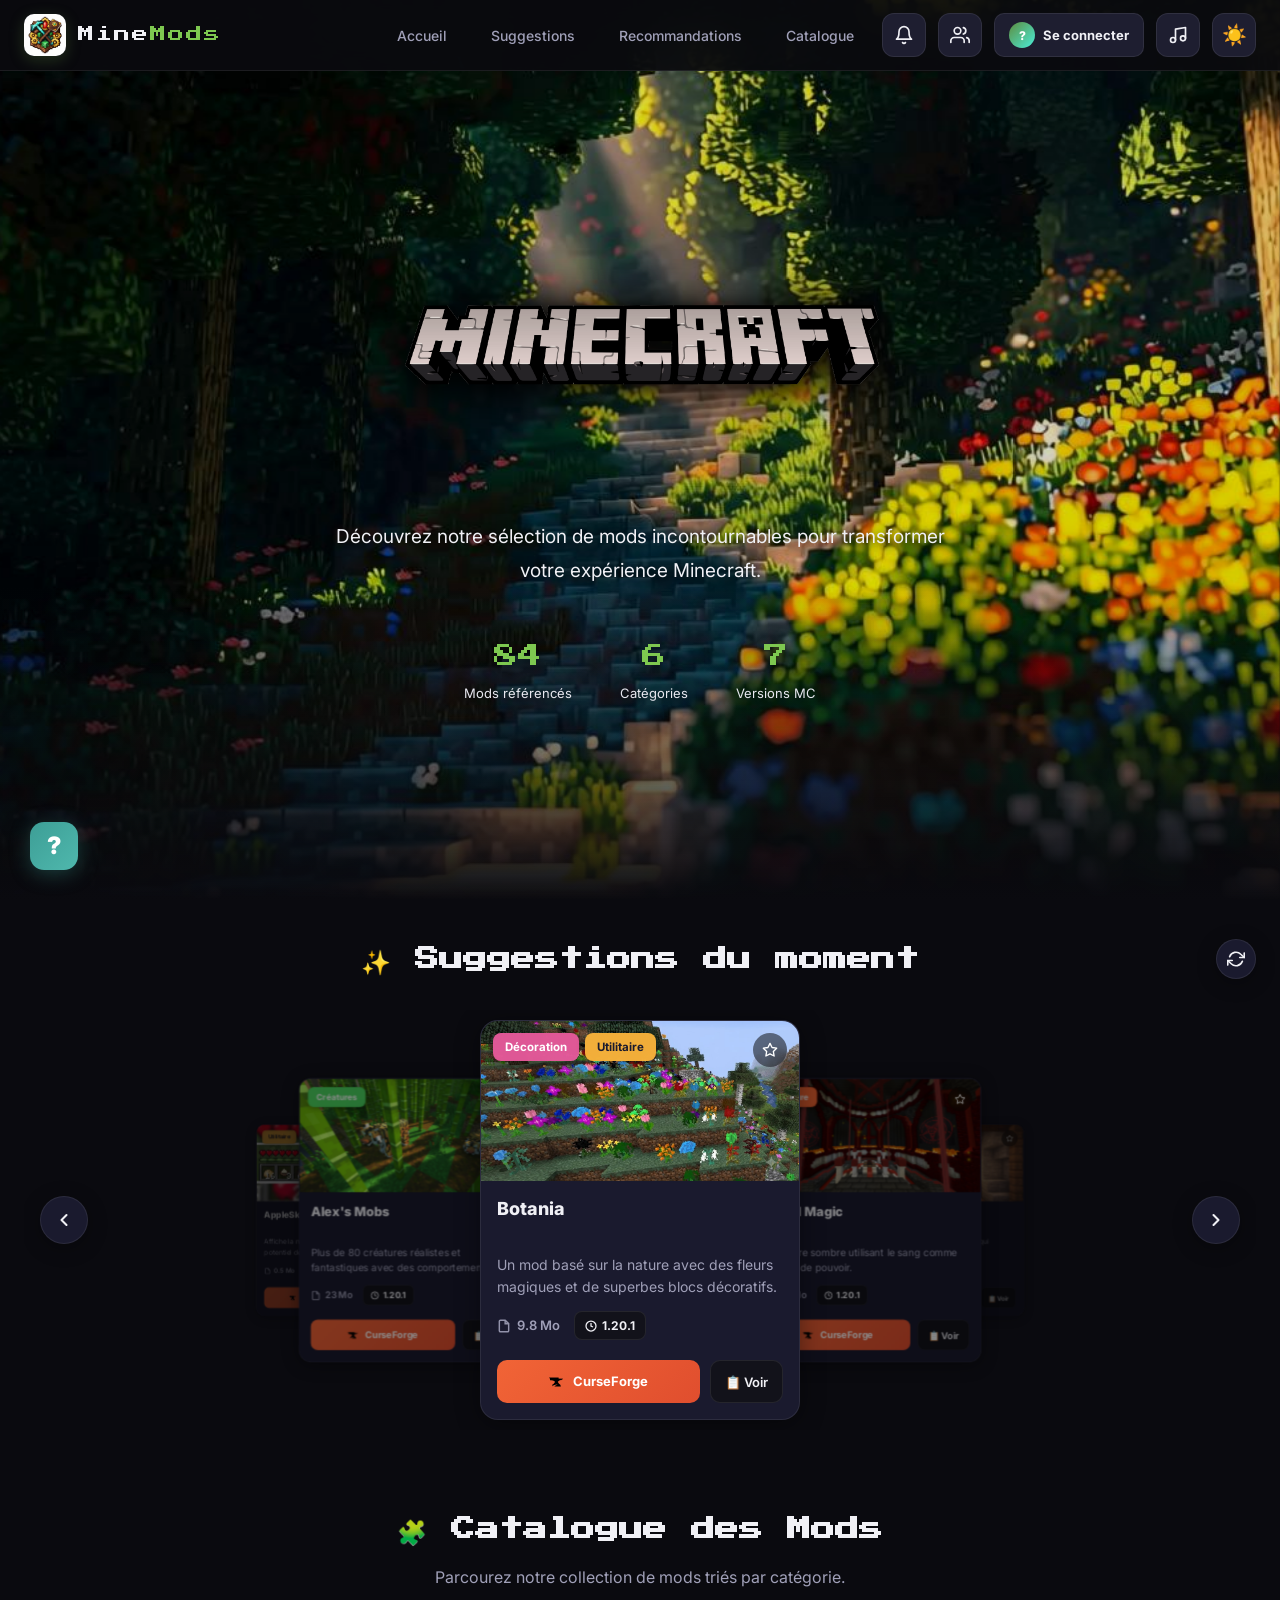
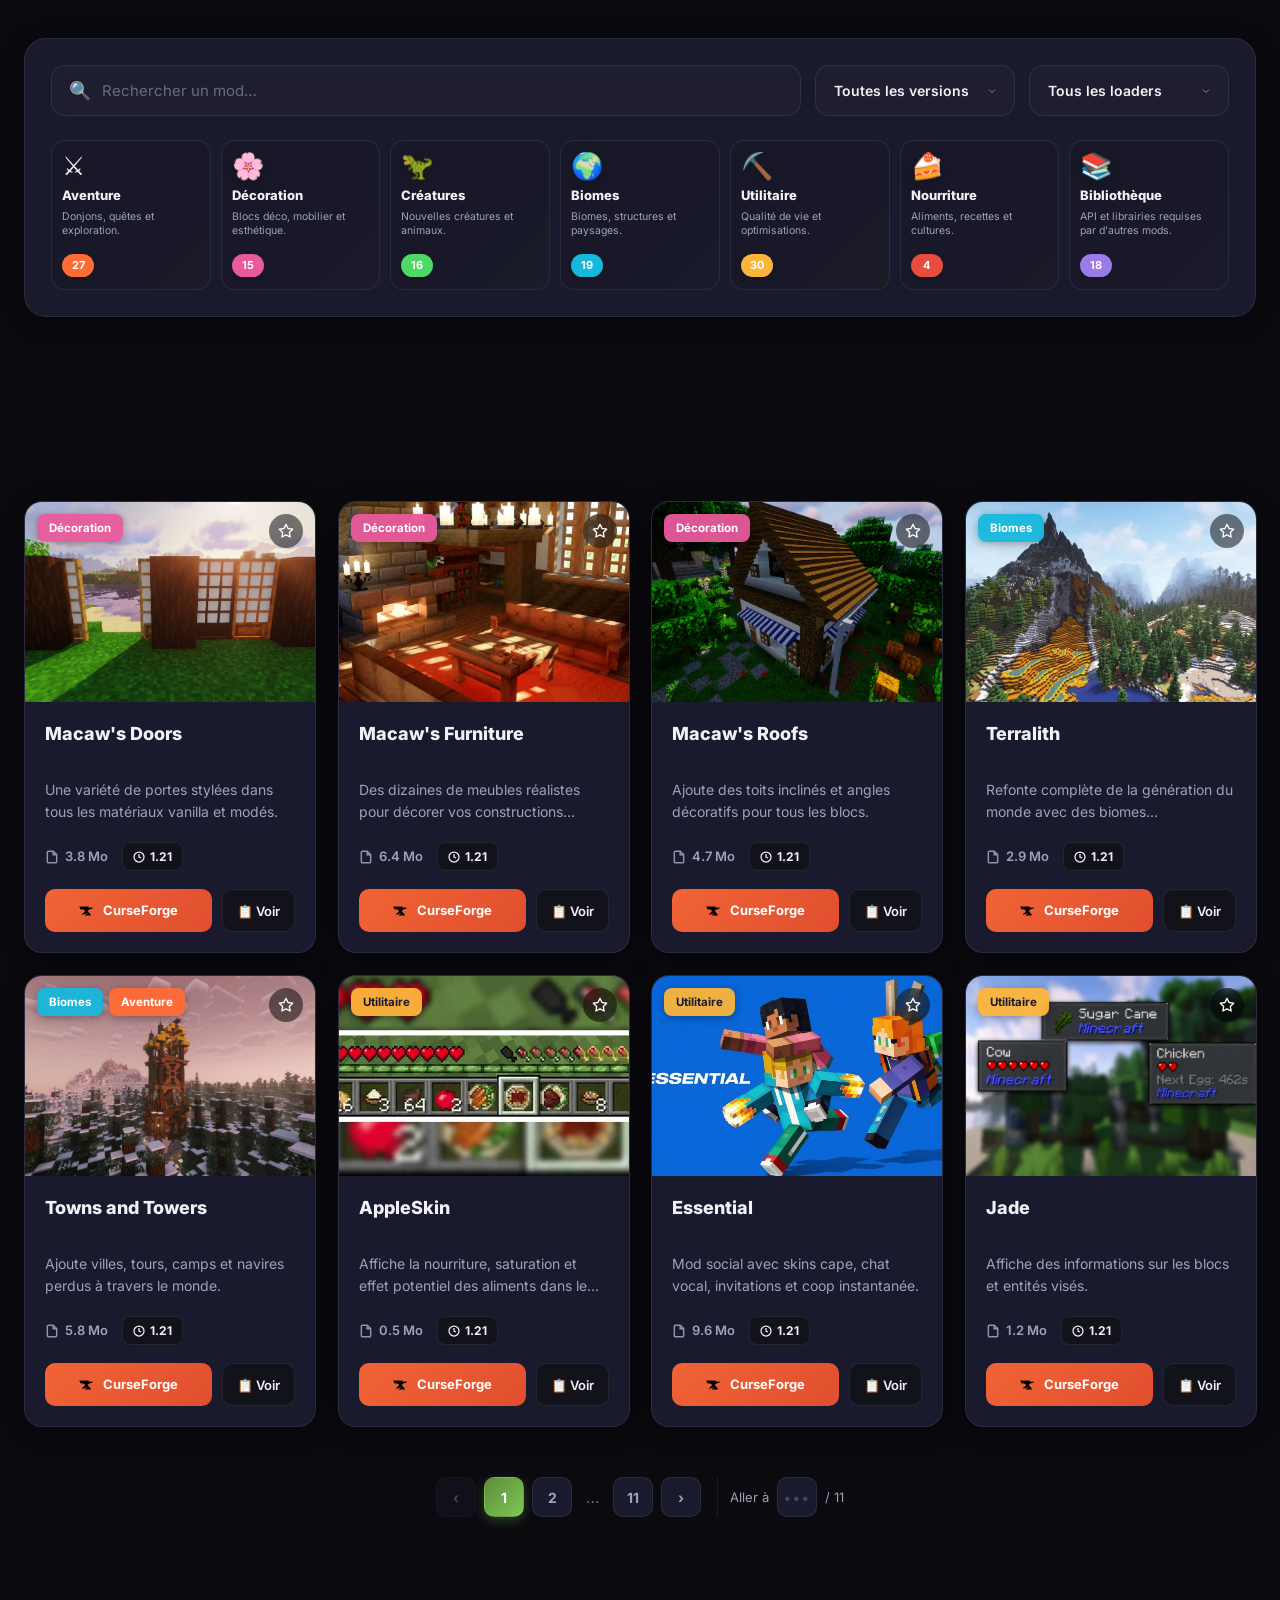
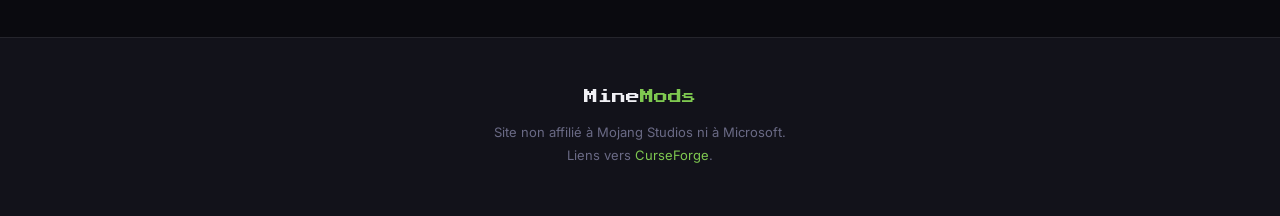
==== commit 76a9fc65: "Update index.html" ====
--- a/index.html
+++ b/index.html
@@ -111,7 +111,7 @@
 @keyframes fadeInUp{from{opacity:0;transform:translateY(30px)}to{opacity:1;transform:translateY(0)}}
 
 /* ═══ CARROUSEL SUGGESTIONS ═══ */
-.suggestions-section{max-width:1400px;margin:0 auto;padding:80px 24px 0;position:relative}
+.suggestions-section{max-width:1400px;margin:0 auto;padding:40px 24px 40px;position:relative;scroll-margin-top:70px}
 .suggestions-header{position:relative;text-align:center;margin-bottom:32px}
 .suggestions-title h2{font-family:'Press Start 2P',monospace;font-size:clamp(16px,2.5vw,24px)}
 .refresh-btn-small{position:absolute;top:50%;right:0;transform:translateY(-50%);width:40px;height:40px;border-radius:50%;background:var(--bg-card);border:1px solid var(--border-color);color:var(--text-primary);cursor:pointer;display:flex;align-items:center;justify-content:center;transition:var(--transition);padding:0;box-shadow:0 4px 20px rgba(0,0,0,.3)}
@@ -160,9 +160,9 @@
 }
 
 /* ═══ RECOMMANDATIONS ═══ */
-.reco-section{max-width:1400px;margin:0 auto;padding:60px 24px 0;position:relative}
+.reco-section{max-width:1400px;margin:0 auto;padding:40px 24px 40px;position:relative;scroll-margin-top:70px}
 .reco-header{text-align:center;margin-bottom:28px}
-.reco-header h2{font-family:'Press Start 2P',monospace;font-size:clamp(14px,2vw,20px)}
+.reco-header h2{font-family:'Press Start 2P',monospace;font-size:clamp(16px,2.5vw,24px)}
 .reco-grid{display:grid;grid-template-columns:repeat(4,1fr);gap:22px}
 .reco-reason{font-size:11px;font-weight:700;padding:5px 12px;border-radius:8px;background:linear-gradient(135deg,var(--mc-purple),#c65bff);color:white;display:inline-block;margin-bottom:8px;box-shadow:0 2px 8px rgba(169,70,232,.35);letter-spacing:.3px}
 [data-theme="light"] .reco-reason{background:linear-gradient(135deg,#8b3ac9,#a946e8);color:white;box-shadow:0 2px 10px rgba(139,58,201,.4)}
@@ -170,9 +170,10 @@
 @media(max-width:900px){.reco-grid{grid-template-columns:repeat(2,1fr)}}
 @media(max-width:520px){.reco-grid{grid-template-columns:1fr}}
 
-.catalog{max-width:1400px;margin:0 auto;padding:80px 24px 120px}
+/* ═══ CATALOGUE ═══ */
+.catalog{max-width:1400px;margin:0 auto;padding:40px 24px 120px;scroll-margin-top:70px}
 .section-header{text-align:center;margin-bottom:48px}
-.section-header h2{font-family:'Press Start 2P',monospace;font-size:clamp(18px,3vw,30px);margin-bottom:16px}
+.section-header h2{font-family:'Press Start 2P',monospace;font-size:clamp(16px,2.5vw,24px);margin-bottom:16px}
 .section-header p{color:var(--text-secondary);font-size:16px;max-width:600px;margin:0 auto}
 .filters-panel{background:var(--bg-card);border:1px solid var(--border-color);border-radius:22px;padding:26px;margin-bottom:40px;box-shadow:var(--shadow-card);scroll-margin-top:100px;position:relative;z-index:5}
 .search-bar-row{display:flex;gap:14px;margin-bottom:24px}
@@ -204,8 +205,19 @@
 .suggestion-spacer{width:30px;flex-shrink:0}
 .suggestion-expand-btn{flex-shrink:0;width:30px;height:30px;border-radius:8px;border:none;background:rgba(155,123,232,.14);color:var(--mc-purple);cursor:pointer;display:flex;align-items:center;justify-content:center;transition:var(--transition)}
 .suggestion-expand-btn svg{width:15px;height:15px;transition:transform .25s}
-.suggestion-expand-btn:hover{background:rgba(155,123,232,.15);color:var(--mc-purple)}
+.suggestion-expand-btn:hover{background:rgba(155,123,232,.25);color:var(--mc-purple)}
 .suggestion-expand-btn.open svg{transform:rotate(180deg)}
+.suggestion-expand-btn.deps-btn{background:rgba(74,237,217,.14);color:var(--mc-diamond)}
+.suggestion-expand-btn.deps-btn:hover{background:rgba(74,237,217,.25);color:var(--mc-diamond)}
+.suggestion-deps{max-height:0;overflow:hidden;transition:max-height .3s ease,padding .3s ease;padding:0 12px;margin:0 0 2px}
+.suggestion-deps.open{max-height:160px;overflow-y:auto;padding:8px 12px 10px}
+.suggestion-deps-label{font-size:11px;font-weight:700;color:var(--text-muted);text-transform:uppercase;letter-spacing:.5px;margin-bottom:6px}
+.suggestion-deps-list{display:flex;flex-wrap:wrap;gap:6px}
+.suggestion-deps-chip{font-size:12px;font-weight:600;padding:4px 10px;border-radius:8px;background:rgba(74,237,217,.12);color:var(--mc-diamond);cursor:pointer;transition:var(--transition)}
+.suggestion-deps-chip:hover{background:rgba(74,237,217,.25)}
+.suggestion-deps-chip.missing{background:rgba(255,26,26,.1);color:#ff7070;cursor:default}
+.suggestion-deps-chip.missing:hover{background:rgba(255,26,26,.1)}
+.suggestion-deps-empty{font-size:12px;color:var(--text-muted);font-style:italic}
 .suggestion-usedby{max-height:0;overflow:hidden;transition:max-height .3s ease,padding .3s ease;padding:0 12px;margin:0 0 2px}
 .suggestion-usedby.open{max-height:160px;overflow-y:auto;padding:8px 12px 10px}
 .suggestion-usedby-label{font-size:11px;font-weight:700;color:var(--text-muted);text-transform:uppercase;letter-spacing:.5px;margin-bottom:6px}
@@ -291,15 +303,15 @@
 .btn-resolve-deps{display:inline-flex;align-items:center;gap:6px;padding:8px 16px;border-radius:10px;background:linear-gradient(135deg,var(--mc-purple),#c65bff);color:white;font-weight:700;font-size:12px;border:none;cursor:pointer;transition:var(--transition);font-family:'Inter',sans-serif;margin-top:8px}
 .btn-resolve-deps:hover{transform:translateY(-2px);box-shadow:0 4px 15px rgba(169,70,232,.4)}
 
-.mod-card-title{font-size:18px;font-weight:800;margin-bottom:10px}
-.mod-card-description{font-size:14px;color:var(--text-secondary);line-height:1.6;margin-bottom:18px;display:-webkit-box;-webkit-line-clamp:2;-webkit-box-orient:vertical;overflow:hidden;min-height:44px}
+.mod-card-title{font-size:18px;font-weight:800;margin-bottom:10px;line-height:1.3;min-height:47px;display:-webkit-box;-webkit-line-clamp:2;-webkit-box-orient:vertical;overflow:hidden}
+.mod-card-description{font-size:14px;color:var(--text-secondary);line-height:1.6;margin-bottom:18px;display:-webkit-box;-webkit-line-clamp:2;-webkit-box-orient:vertical;overflow:hidden;min-height:45px;height:45px}
 .mod-card-stats{display:flex;align-items:center;gap:14px;margin-bottom:18px;flex-wrap:wrap}
 .stat-item{display:inline-flex;align-items:center;gap:6px;font-size:13px;font-weight:600;color:var(--text-secondary)}
 .stat-item svg{width:14px;height:14px;opacity:.9}
 .stat-item.popularity{color:var(--mc-gold)}
 .version-chip{display:inline-flex;align-items:center;gap:5px;padding:4px 10px;border-radius:8px;background:var(--bg-secondary);color:var(--text-primary);font-size:12px;font-weight:700;border:1px solid var(--border-color)}
 .version-chip svg{width:12px;height:12px}
-.mod-card-actions{display:flex;gap:10px}
+.mod-card-actions {display: flex;gap: 10px}
 .btn-download{flex:1;padding:11px 14px;border-radius:10px;background:linear-gradient(135deg,#f16436,#e04e2e);color:white;font-weight:700;font-size:13px;border:none;cursor:pointer;display:flex;align-items:center;justify-content:center;gap:6px;text-decoration:none;transition:var(--transition);font-family:'Inter',sans-serif}
 .btn-download:hover{transform:translateY(-2px);box-shadow:0 4px 15px rgba(241,100,54,.4)}
 .btn-details{padding:11px 14px;border-radius:10px;background:var(--bg-secondary);color:var(--text-primary);font-weight:600;font-size:13px;border:1px solid var(--border-color);cursor:pointer;transition:var(--transition);font-family:'Inter',sans-serif;display:flex;align-items:center;gap:6px}
@@ -480,6 +492,25 @@
 .back-to-top{position:fixed;bottom:30px;right:30px;width:48px;height:48px;border-radius:14px;background:linear-gradient(135deg,var(--mc-green),var(--mc-green-light));color:white;border:none;cursor:pointer;font-size:20px;display:flex;align-items:center;justify-content:center;z-index:999;opacity:0;visibility:hidden;transform:translateY(10px);transition:var(--transition);box-shadow:0 4px 20px rgba(93,140,62,.4)}
 .back-to-top.visible{opacity:1;visibility:visible;transform:translateY(0)}
 .back-to-top:hover{transform:translateY(-3px)}
+.help-btn{position:fixed;bottom:30px;left:30px;width:48px;height:48px;border-radius:14px;background:linear-gradient(135deg,#3d9e96,#4fb8ad);color:white;border:none;cursor:pointer;font-size:24px;font-weight:900;font-family:'Inter',sans-serif;display:flex;align-items:center;justify-content:center;z-index:999;transition:var(--transition);box-shadow:0 4px 20px rgba(61,158,150,.35);line-height:1}
+.help-btn:hover{transform:translateY(-3px) scale(1.05);box-shadow:0 6px 25px rgba(61,158,150,.5)}
+.tip-section{background:var(--bg-secondary);border:1px solid var(--border-color);border-radius:14px;padding:16px 18px;margin-bottom:14px;transition:var(--transition)}
+.tip-section:hover{border-color:var(--mc-diamond)}
+.tip-section-header{display:flex;align-items:center;gap:10px;margin-bottom:12px;cursor:pointer;user-select:none}
+.tip-section-icon{font-size:22px;flex-shrink:0}
+.tip-section-title{font-size:15px;font-weight:800;color:var(--text-primary);flex:1}
+.tip-section-arrow{font-size:12px;color:var(--text-muted);transition:transform .3s}
+.tip-section.open .tip-section-arrow{transform:rotate(180deg)}
+.tip-section-content{max-height:0;overflow:hidden;transition:max-height .35s ease}
+.tip-section.open .tip-section-content{max-height:800px}
+.tip-content-inner{padding-top:8px;font-size:13.5px;line-height:1.7;color:var(--text-secondary)}
+.tip-content-inner strong{color:var(--text-primary);font-weight:700}
+.tip-content-inner code{background:var(--bg-card);color:var(--mc-green-light);padding:2px 8px;border-radius:6px;font-family:'Consolas','Monaco',monospace;font-size:12.5px;font-weight:600;border:1px solid var(--border-color);white-space:nowrap}
+.tip-content-inner ol,.tip-content-inner ul{margin:10px 0 10px 20px;padding:0}
+.tip-content-inner li{margin-bottom:6px}
+.tip-content-inner .tip-note{margin-top:10px;padding:10px 14px;background:rgba(74,237,217,.08);border-left:3px solid var(--mc-diamond);border-radius:8px;font-size:12.5px}
+.tip-content-inner .tip-warning{margin-top:10px;padding:10px 14px;background:rgba(252,181,59,.1);border-left:3px solid var(--mc-gold);border-radius:8px;font-size:12.5px}
+.tip-content-inner kbd{background:var(--bg-card);color:var(--text-primary);padding:2px 8px;border-radius:5px;font-family:'Consolas','Monaco',monospace;font-size:11.5px;font-weight:700;border:1px solid var(--border-color);box-shadow:0 2px 0 var(--border-color);display:inline-block;margin:0 2px}
 @media(max-width:1200px){.mods-grid{grid-template-columns:repeat(3,1fr)}.categories-grid{grid-template-columns:repeat(4,1fr)}}
 @media(max-width:900px){.mods-grid{grid-template-columns:repeat(2,1fr)}.list-view .mod-card{flex-direction:column}.list-view .mod-card-image-wrapper{width:100%}.categories-grid{grid-template-columns:repeat(3,1fr)}}
 @media(max-width:860px){.nav-controls .nav-link{display:none}.user-badge{display:none}.icon-btn{display:none}.mobile-menu-btn{display:flex}}
@@ -596,6 +627,7 @@
         <div class="nav-controls">
             <button class="nav-link" onclick="showHome()">Accueil</button>
             <button class="nav-link" onclick="scrollToSuggestions()">Suggestions</button>
+            <button class="nav-link" onclick="scrollToRecommendations()">Recommandations</button>
             <button class="nav-link" onclick="showCatalog()">Catalogue</button>
             <!-- NOTIFICATIONS -->
             <div style="position:relative">
@@ -673,6 +705,8 @@
     </div>
     <div class="mobile-menu" id="mobileMenu">
         <button class="nav-link" onclick="showHome();closeMobileMenu()">Accueil</button>
+        <button class="nav-link" onclick="scrollToSuggestions();closeMobileMenu()">Suggestions</button>
+        <button class="nav-link" onclick="scrollToRecommendations();closeMobileMenu()">Recommandations</button>
         <button class="nav-link" onclick="showCatalog();closeMobileMenu()">Catalogue</button>
         <button class="nav-link" onclick="toggleBellDropdown();closeMobileMenu()">🔔 Notifications</button>
         <button class="nav-link" onclick="toggleFriendsDropdown();closeMobileMenu()">👥 Amis</button>
@@ -804,6 +838,7 @@
 <div id="toast" class="toast"></div>
 <footer class="footer"><div class="footer-content"><div class="footer-logo">Mine<span>Mods</span></div><p>Site non affilié à Mojang Studios ni à Microsoft.<br>Liens vers <a href="https://www.curseforge.com/minecraft" target="_blank" rel="noopener">CurseForge</a>.</p></div></footer>
 <button class="back-to-top" id="backToTop" aria-label="Retour en haut">↑</button>
+<button class="help-btn" id="helpBtn" onclick="openHelpModal()" aria-label="Astuces et aide" title="Astuces">?</button>
 
 <script>
 const IMAGE_BASE_PATH='./images/mods/';
@@ -1442,10 +1477,19 @@
 
 function suggestionItemHTML(m,i,q){
     const isLib=m.categories.includes('bibliotheque');
+    const hasDeps=!isLib&&m.dependencies&&m.dependencies.length>0;
     const usedBy=isLib?getModsUsingLibrary(m.name):[];
-    const rightBtn=isLib
-        ?`<button class="suggestion-expand-btn" type="button" title="Voir les mods utilisant cette librairie" onclick="event.stopPropagation();toggleUsedBy(${m.id})"><svg viewBox="0 0 24 24" fill="none" stroke="currentColor" stroke-width="2.5" stroke-linecap="round" stroke-linejoin="round"><polyline points="6 9 12 15 18 9"/></svg></button>`
-        :`<div class="suggestion-spacer"></div>`;
+
+    // Bouton à droite selon le type
+    let rightBtn='';
+    if(isLib){
+        rightBtn=`<button class="suggestion-expand-btn" type="button" title="Voir les mods utilisant cette librairie" onclick="event.stopPropagation();toggleUsedBy(${m.id})"><svg viewBox="0 0 24 24" fill="none" stroke="currentColor" stroke-width="2.5" stroke-linecap="round" stroke-linejoin="round"><polyline points="6 9 12 15 18 9"/></svg></button>`;
+    }else if(hasDeps){
+        rightBtn=`<button class="suggestion-expand-btn deps-btn" type="button" title="Voir les librairies requises" onclick="event.stopPropagation();toggleDepsList(${m.id})"><svg viewBox="0 0 24 24" fill="none" stroke="currentColor" stroke-width="2.5" stroke-linecap="round" stroke-linejoin="round"><polyline points="6 9 12 15 18 9"/></svg></button>`;
+    }else{
+        rightBtn=`<div class="suggestion-spacer"></div>`;
+    }
+
     const row=`<div class="suggestion-row">
         <div class="suggestion-item" data-index="${i}" onclick="selectSuggestion(${m.id})">
             <img class="suggestion-img" src="${getModImageUrl(m)}" alt="" onerror="this.onerror=null;this.src='${getImageFallback()}'">
@@ -1457,12 +1501,45 @@
         </div>
         ${rightBtn}
     </div>`;
-    const panel=isLib?`<div class="suggestion-usedby" id="usedby-${m.id}">${usedBy.length===0?`<div class="suggestion-usedby-empty">Aucun mod du catalogue ne dépend de cette librairie.</div>`:`<div class="suggestion-usedby-label">Utilisé par :</div><div class="suggestion-usedby-list">${usedBy.map(u=>`<span class="suggestion-usedby-chip" onclick="event.stopPropagation();selectSuggestion(${u.id})">${escapeHtml(u.name)}</span>`).join('')}</div>`}</div>`:'';
+
+    // Panneau déroulant pour les librairies (utilisé par)
+    let panel='';
+    if(isLib){
+        panel=`<div class="suggestion-usedby" id="usedby-${m.id}">${usedBy.length===0?`<div class="suggestion-usedby-empty">Aucun mod du catalogue ne dépend de cette librairie.</div>`:`<div class="suggestion-usedby-label">Utilisé par :</div><div class="suggestion-usedby-list">${usedBy.map(u=>`<span class="suggestion-usedby-chip" onclick="event.stopPropagation();selectSuggestion(${u.id})">${escapeHtml(u.name)}</span>`).join('')}</div>`}</div>`;
+    }else if(hasDeps){
+        // Panneau déroulant pour les mods normaux (librairies requises)
+        const depsHtml=m.dependencies.map(depName=>{
+            const depMod=findModByName(depName);
+            if(depMod){
+                return`<span class="suggestion-deps-chip" onclick="event.stopPropagation();selectSuggestion(${depMod.id})" title="Voir cette librairie">${escapeHtml(depName)}</span>`;
+            }else{
+                return`<span class="suggestion-deps-chip missing" title="Librairie absente du catalogue">${escapeHtml(depName)} ⚠️</span>`;
+            }
+        }).join('');
+        panel=`<div class="suggestion-deps" id="deps-${m.id}"><div class="suggestion-deps-label">Librairies requises :</div><div class="suggestion-deps-list">${depsHtml}</div></div>`;
+    }
+
     return row+panel;
 }
 
 function renderSearchSuggestions(q){suggestionsList=computeSuggestions(q);highlightedSuggestionIndex=-1;if(!q.trim()){searchSuggestions.classList.remove('visible');return}if(suggestionsList.length===0){searchSuggestions.innerHTML=`<div class="suggestion-empty">Aucun mod pour <strong>« ${escapeHtml(q)} »</strong></div>`;searchSuggestions.classList.add('visible');return}searchSuggestions.innerHTML=`<div class="suggestion-header">${suggestionsList.length} résultat${suggestionsList.length>1?'s':''}</div>${suggestionsList.map((m,i)=>suggestionItemHTML(m,i,q)).join('')}`;searchSuggestions.classList.add('visible')}
-function toggleUsedBy(id){const panel=document.getElementById(`usedby-${id}`);if(!panel)return;const btn=panel.previousElementSibling;const expandBtn=btn?btn.querySelector('.suggestion-expand-btn'):null;const open=panel.classList.toggle('open');if(expandBtn)expandBtn.classList.toggle('open',open)}
+function toggleUsedBy(id){
+    const panel=document.getElementById(`usedby-${id}`);
+    if(!panel)return;
+    const btn=panel.previousElementSibling;
+    const expandBtn=btn?btn.querySelector('.suggestion-expand-btn'):null;
+    const open=panel.classList.toggle('open');
+    if(expandBtn)expandBtn.classList.toggle('open',open);
+}
+
+function toggleDepsList(id){
+    const panel=document.getElementById(`deps-${id}`);
+    if(!panel)return;
+    const btn=panel.previousElementSibling;
+    const expandBtn=btn?btn.querySelector('.suggestion-expand-btn'):null;
+    const open=panel.classList.toggle('open');
+    if(expandBtn)expandBtn.classList.toggle('open',open);
+}
 function selectSuggestion(id){const m=MODS_DATABASE.find(x=>x.id===id);if(!m)return;searchInput.value=m.name;searchQuery=m.name;strictSearchModName=m.name;searchClearBtn.classList.add('visible');searchSuggestions.classList.remove('visible');currentPage=1;renderMods();setTimeout(()=>filtersPanel.scrollIntoView({behavior:'smooth',block:'start'}),100)}
 function updateSuggestionHighlight(){const items=searchSuggestions.querySelectorAll('.suggestion-item');items.forEach((el,i)=>el.classList.toggle('highlighted',i===highlightedSuggestionIndex));if(highlightedSuggestionIndex>=0&&items[highlightedSuggestionIndex])items[highlightedSuggestionIndex].scrollIntoView({block:'nearest'})}
 function searchDependency(d){closeModal();const f=findModByName(d);if(f){strictSearchModName=f.name;searchInput.value=f.name;searchQuery=f.name}else{strictSearchModName=null;searchInput.value=d;searchQuery=d}searchClearBtn.classList.add('visible');searchSuggestions.classList.remove('visible');selectedCategories.clear();currentVersion='all';versionFilter.value='all';currentLoader='all';loaderFilter.value='all';switchTab('browse');currentPage=1;renderCategories();renderMods();setTimeout(()=>filtersPanel.scrollIntoView({behavior:'smooth',block:'start'}),100)}
@@ -1512,12 +1589,201 @@
 function showHome(){window.scrollTo({top:0,behavior:'smooth'})}
 function showCatalog(){setTimeout(()=>catalogSection.scrollIntoView({behavior:'smooth'}),100)}
 function scrollToSuggestions(){const el=document.querySelector('.suggestions-section');if(el)el.scrollIntoView({behavior:'smooth',block:'start'})}
+function scrollToRecommendations(){
+    const el=document.getElementById('recoSection');
+    if(el&&el.style.display!=='none'){
+        el.scrollIntoView({behavior:'smooth',block:'start'});
+    }else{
+        // Si la section est cachée (utilisateur non connecté ou aucune activité)
+        if(!currentUser){
+            showToast('info','🔐 Connectez-vous pour voir vos recommandations');
+            openAuthModal('login');
+        }else{
+            showToast('info','💡 Ajoutez des mods en favoris pour obtenir des recommandations');
+            scrollToSuggestions();
+        }
+    }
+}
 backToTop.addEventListener('click',()=>window.scrollTo({top:0,behavior:'smooth'}));
 function animateCounter(el,target,d=2000){const st=performance.now();function u(t){const p=Math.min((t-st)/d,1);el.textContent=Math.floor((1-Math.pow(1-p,3))*target);if(p<1)requestAnimationFrame(u)}requestAnimationFrame(u)}
 
 // ═══ TOAST ═══
 let toastTimer=null;
 function showToast(type,msg){const t=document.getElementById('toast');t.className='toast '+type;t.textContent=msg;requestAnimationFrame(()=>t.classList.add('visible'));clearTimeout(toastTimer);toastTimer=setTimeout(()=>t.classList.remove('visible'),4000)}
+
+// ═══ HELP / TIPS MODAL ═══
+const TIPS_DATA=[
+    {
+        id:'install-mods',
+        icon:'📦',
+        title:'Comment installer un mod Minecraft',
+        content:`<p>Pour installer un mod téléchargé depuis <strong>CurseForge</strong> :</p>
+        <ol>
+            <li>Appuie sur <kbd>Windows</kbd> + <kbd>R</kbd> pour ouvrir la fenêtre "Exécuter"</li>
+            <li>Tape <code>%appdata%</code> et valide avec Entrée</li>
+            <li>Ouvre le dossier <code>.minecraft</code></li>
+            <li>Ouvre (ou crée) le dossier <code>mods</code></li>
+            <li>Glisse-dépose ton fichier <code>.jar</code> téléchargé dans ce dossier</li>
+            <li>Lance Minecraft avec le profil <strong>Forge</strong>, <strong>Fabric</strong> ou <strong>NeoForge</strong> correspondant</li>
+        </ol>
+        <div class="tip-warning">⚠️ Vérifie que la version du mod correspond exactement à ta version de Minecraft ET à ton loader (Forge ≠ Fabric).</div>`
+    },
+    {
+        id:'install-forge',
+        icon:'⚒️',
+        title:'Installer Forge',
+        content:`<p>Forge est le loader de mods le plus populaire :</p>
+        <ol>
+            <li>Va sur <strong>files.minecraftforge.net</strong></li>
+            <li>Choisis la version Minecraft souhaitée (ex : 1.20.1)</li>
+            <li>Télécharge le fichier <strong>Installer</strong> (recommandé)</li>
+            <li>Lance le fichier <code>.jar</code> téléchargé</li>
+            <li>Sélectionne <strong>Install client</strong> et valide</li>
+            <li>Lance Minecraft Launcher, un nouveau profil "Forge" apparaîtra</li>
+        </ol>
+        <div class="tip-note">💡 Java doit être installé sur ton PC. Sinon, télécharge-le sur <strong>java.com</strong>.</div>`
+    },
+    {
+        id:'install-fabric',
+        icon:'🧵',
+        title:'Installer Fabric',
+        content:`<p>Fabric est un loader plus léger, idéal pour les mods de performance :</p>
+        <ol>
+            <li>Va sur <strong>fabricmc.net/use</strong></li>
+            <li>Télécharge le <strong>Fabric Installer</strong></li>
+            <li>Lance le fichier téléchargé</li>
+            <li>Sélectionne ta version Minecraft et clique sur <strong>Install</strong></li>
+            <li>Un profil "Fabric" apparaîtra dans le launcher</li>
+        </ol>
+        <div class="tip-warning">⚠️ N'oublie pas d'installer <strong>Fabric API</strong> (mod requis par presque tous les mods Fabric) dans ton dossier <code>mods</code>.</div>`
+    },
+    {
+        id:'allocate-ram',
+        icon:'🧠',
+        title:'Allouer plus de RAM à Minecraft',
+        content:`<p>Si Minecraft crashe avec beaucoup de mods, augmente la RAM allouée :</p>
+        <ol>
+            <li>Ouvre le <strong>Minecraft Launcher</strong></li>
+            <li>Va dans l'onglet <strong>Installations</strong></li>
+            <li>Passe la souris sur ton profil modé et clique sur les <strong>3 points</strong> → <strong>Modifier</strong></li>
+            <li>Clique sur <strong>Plus d'options</strong></li>
+            <li>Dans <strong>Arguments JVM</strong>, remplace <code>-Xmx2G</code> par <code>-Xmx6G</code> (6 Go)</li>
+            <li>Enregistre et relance Minecraft</li>
+        </ol>
+        <div class="tip-note">💡 Recommandé : <strong>4-6 Go</strong> pour 50-100 mods, <strong>8 Go+</strong> pour de gros modpacks. Ne dépasse jamais la moitié de ta RAM totale.</div>`
+    },
+    {
+        id:'find-crash',
+        icon:'🔍',
+        title:'Trouver la cause d\'un crash',
+        content:`<p>Si Minecraft crashe, un rapport est généré automatiquement :</p>
+        <ol>
+            <li><kbd>Windows</kbd> + <kbd>R</kbd> → <code>%appdata%</code></li>
+            <li>Ouvre <code>.minecraft</code> → <code>crash-reports</code></li>
+            <li>Ouvre le fichier <code>.txt</code> le plus récent avec le Bloc-notes</li>
+            <li>Cherche la ligne commençant par <code>Caused by:</code></li>
+            <li>Le nom du mod fautif est généralement mentionné juste après</li>
+        </ol>
+        <div class="tip-note">💡 Tu peux aussi copier le contenu du rapport et le coller sur <strong>mclo.gs</strong> pour un affichage plus lisible et facile à partager.</div>`
+    },
+    {
+        id:'backup-world',
+        icon:'💾',
+        title:'Sauvegarder ses mondes',
+        content:`<p>Toujours sauvegarder avant d'ajouter de nouveaux mods :</p>
+        <ol>
+            <li><kbd>Windows</kbd> + <kbd>R</kbd> → <code>%appdata%</code></li>
+            <li>Ouvre <code>.minecraft</code> → <code>saves</code></li>
+            <li>Fais un <strong>clic droit</strong> sur ton monde → <strong>Copier</strong></li>
+            <li>Colle-le ailleurs (ex : bureau ou clé USB) et renomme-le (ex : "MonMonde_backup_2025")</li>
+        </ol>
+        <div class="tip-warning">⚠️ Certains mods modifient irréversiblement ton monde. Sans sauvegarde, tu peux tout perdre en cas d'incompatibilité !</div>`
+    },
+    {
+        id:'organize-mods',
+        icon:'🗂️',
+        title:'Organiser ses mods par version',
+        content:`<p>Pour jouer à plusieurs versions de Minecraft sans mélanger les mods :</p>
+        <ol>
+            <li>Utilise un launcher tiers comme <strong>Prism Launcher</strong> ou <strong>MultiMC</strong> (gratuits)</li>
+            <li>Chaque instance a son propre dossier <code>mods</code> isolé</li>
+            <li>Tu peux créer une instance "1.20.1 Aventure", une autre "1.19.2 Tech", etc.</li>
+        </ol>
+        <div class="tip-note">💡 Prism Launcher permet aussi d'importer directement des modpacks depuis CurseForge en un clic.</div>`
+    },
+    {
+        id:'check-compatibility',
+        icon:'🔗',
+        title:'Vérifier la compatibilité des mods',
+        content:`<p>Avant d'installer plusieurs mods ensemble :</p>
+        <ul>
+            <li>Vérifie que <strong>tous les mods</strong> supportent la même version de Minecraft (ex : 1.20.1)</li>
+            <li>Vérifie qu'ils utilisent le même <strong>loader</strong> (tous en Forge OU tous en Fabric)</li>
+            <li>Certains mods ont des <strong>dépendances</strong> (librairies requises) — pense à les télécharger aussi</li>
+            <li>Lis les commentaires CurseForge pour repérer les incompatibilités connues</li>
+        </ul>
+        <div class="tip-note">💡 Sur <strong>MineMods</strong>, l'onglet "Collections" détecte automatiquement les incompatibilités de version et les dépendances manquantes !</div>`
+    },
+    {
+        id:'optifine-alt',
+        icon:'⚡',
+        title:'Alternatives à OptiFine (performance)',
+        content:`<p>OptiFine est souvent incompatible avec les mods modernes. Voici des alternatives :</p>
+        <ul>
+            <li><strong>Sodium</strong> (Fabric) — Améliore drastiquement les FPS</li>
+            <li><strong>Lithium</strong> (Fabric) — Optimise les calculs du serveur</li>
+            <li><strong>Phosphor</strong> (Fabric) — Améliore les calculs de lumière</li>
+            <li><strong>Iris Shaders</strong> (Fabric) — Support des shaders (comme OptiFine)</li>
+            <li><strong>Embeddium</strong> (Forge) — Équivalent de Sodium pour Forge</li>
+        </ul>
+        <div class="tip-note">💡 Combo recommandé : <strong>Sodium + Lithium + Phosphor + Iris</strong> = performances excellentes + shaders.</div>`
+    },
+    {
+        id:'minemods-features',
+        icon:'⭐',
+        title:'Astuces MineMods',
+        content:`<p>Tire le meilleur parti de ce site :</p>
+        <ul>
+            <li>⭐ Ajoute des mods en <strong>Favoris</strong> pour les retrouver rapidement</li>
+            <li>📁 Crée des <strong>Collections</strong> thématiques (ex : "Modpack Aventure", "Tech Base")</li>
+            <li>💡 La section <strong>Recommandé pour vous</strong> se remplit selon tes favoris</li>
+            <li>👥 Ajoute des <strong>amis</strong> pour partager tes collections</li>
+            <li>🏆 Débloque des <strong>succès</strong> en explorant le site</li>
+            <li>🎵 Écoute la musique Minecraft pendant que tu navigues</li>
+            <li>🔍 Utilise la <strong>recherche</strong> avec suggestions instantanées</li>
+            <li>📚 Pour les librairies, clique sur la flèche pour voir quels mods l'utilisent</li>
+        </ul>`
+    }
+];
+
+function openHelpModal(){
+    const content=`<div style="padding-right:2px">
+        ${TIPS_DATA.map(tip=>`
+            <div class="tip-section" data-tip-id="${tip.id}">
+                <div class="tip-section-header" onclick="toggleTipSection('${tip.id}')">
+                    <span class="tip-section-icon">${tip.icon}</span>
+                    <span class="tip-section-title">${escapeHtml(tip.title)}</span>
+                    <span class="tip-section-arrow">▼</span>
+                </div>
+                <div class="tip-section-content">
+                    <div class="tip-content-inner">${tip.content}</div>
+                </div>
+            </div>
+        `).join('')}
+    </div>`;
+
+    openPromptModal({
+        title:'💡 Astuces & Aide',
+        hint:'Clique sur une astuce pour la déplier. Retrouve ici tout ce dont tu as besoin pour bien utiliser Minecraft modé.',
+        extraContent:content,
+        actionsHtml:`<button class="btn-primary" onclick="closePromptModal()">Fermer</button>`
+    });
+}
+
+function toggleTipSection(tipId){
+    const section=document.querySelector(`.tip-section[data-tip-id="${tipId}"]`);
+    if(section)section.classList.toggle('open');
+}
 
 // ═══ PROMPT MODAL ═══
 const promptOverlay=document.getElementById('promptOverlay');
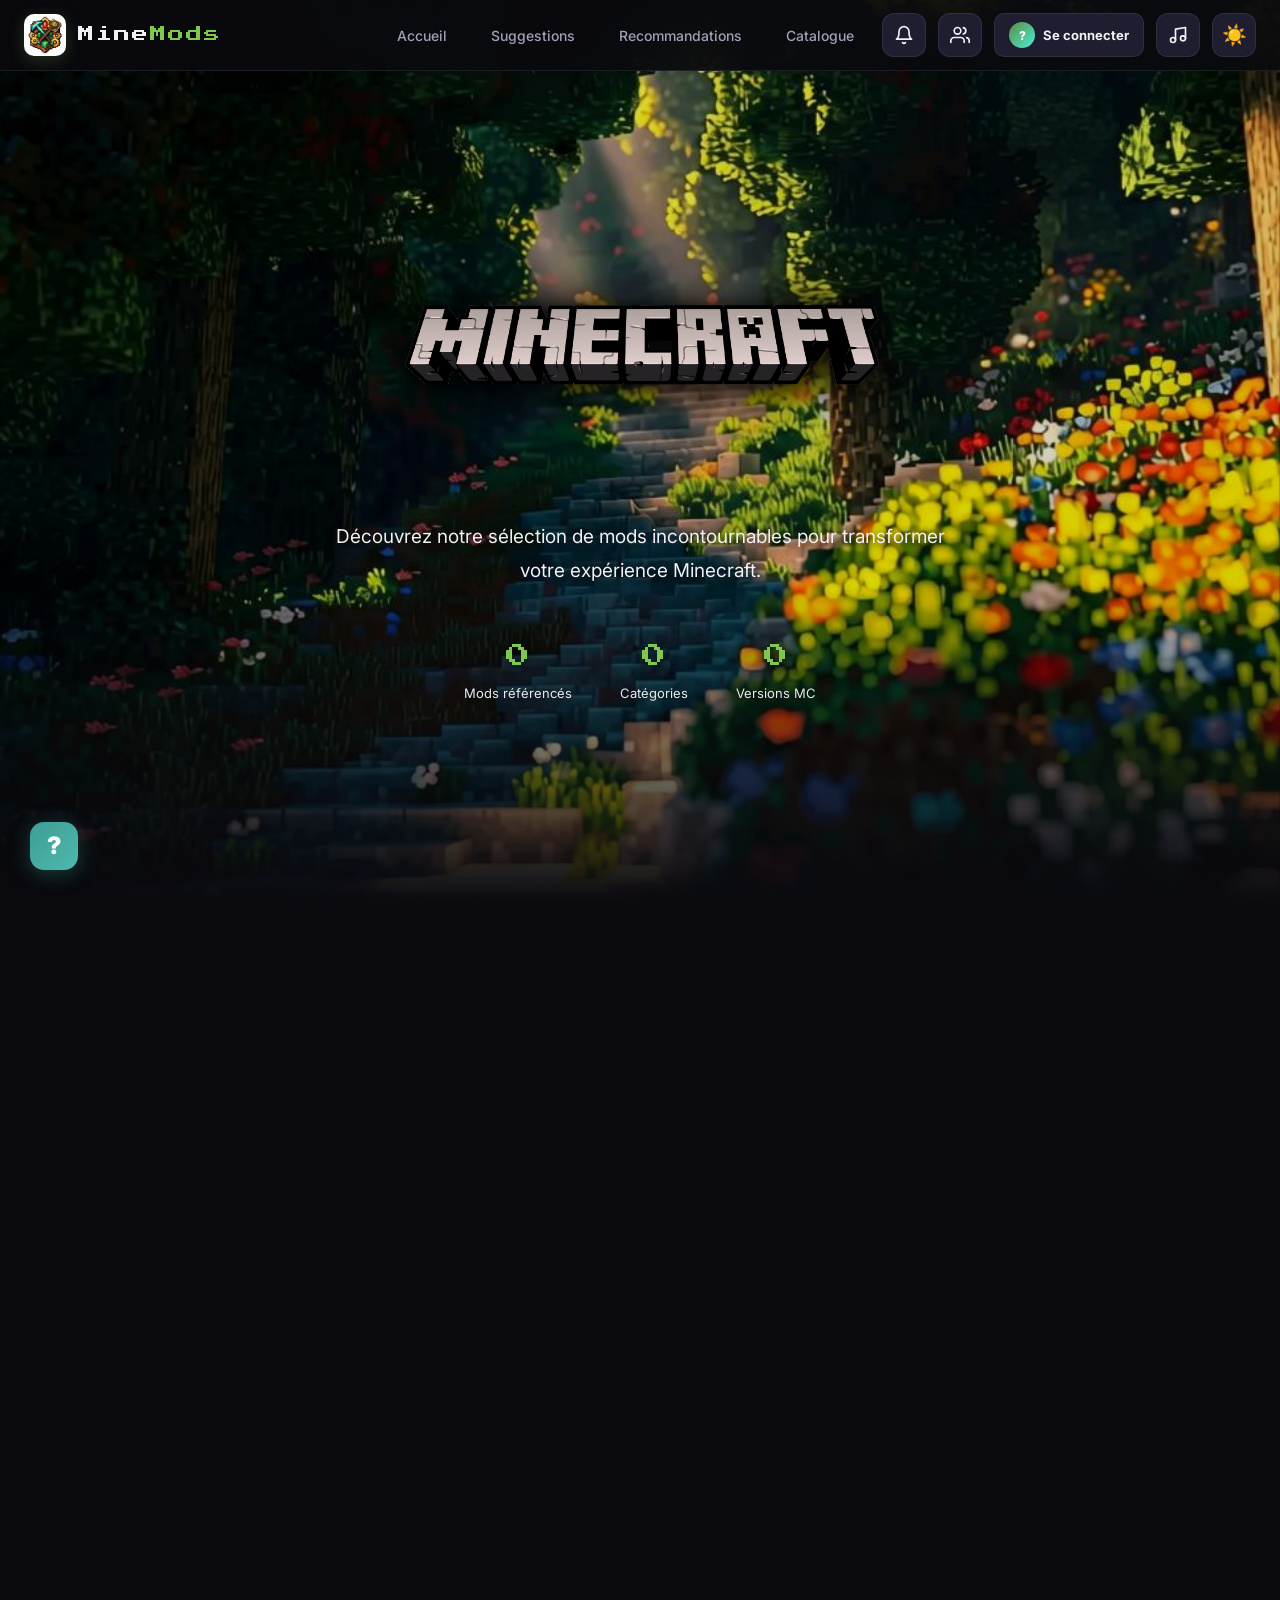
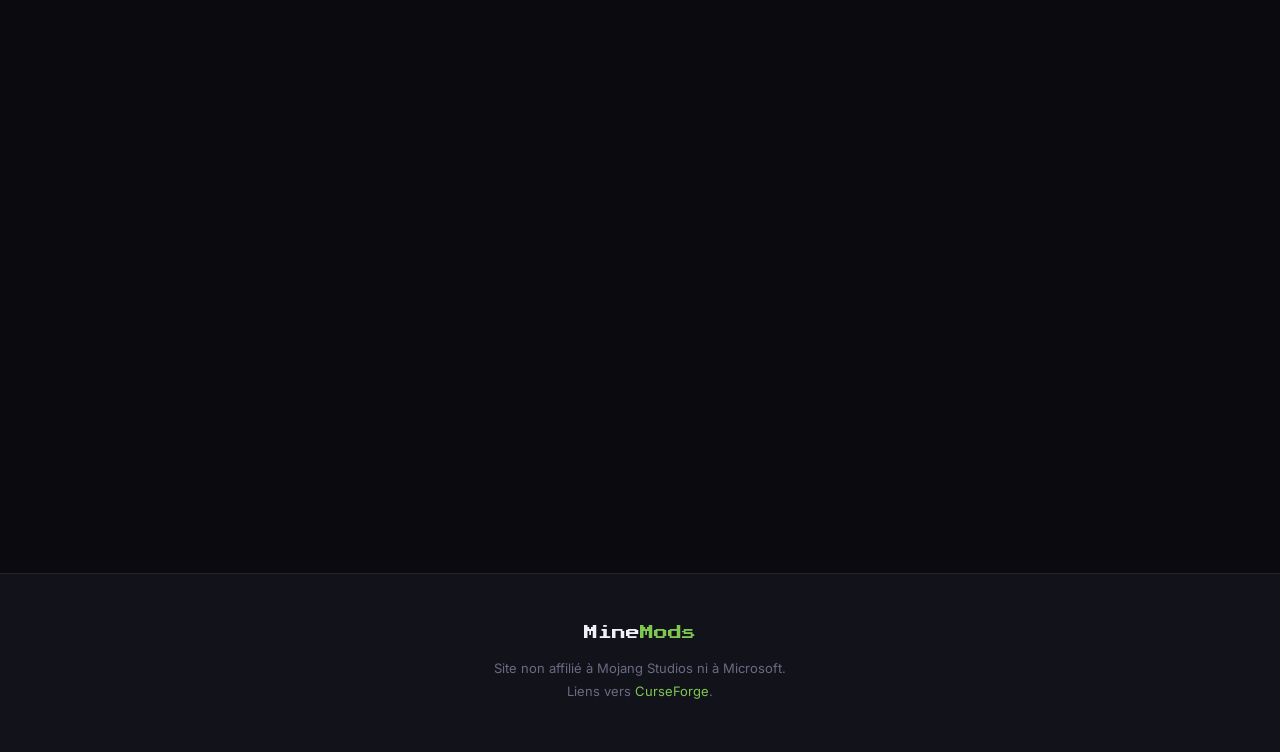
==== commit 5d82ac09: "Minemods" ====
--- a/index.html
+++ b/index.html
@@ -5,614 +5,12 @@
 <meta name="viewport" content="width=device-width, initial-scale=1.0">
 <title>MineMods — Découvrez les meilleurs mods Minecraft</title>
 <link href="https://fonts.googleapis.com/css2?family=Press+Start+2P&family=Inter:wght@300;400;500;600;700;800;900&display=swap" rel="stylesheet">
-<style>
-:root{--mc-green:#5D8C3E;--mc-green-light:#7EC850;--mc-diamond:#4AEDD9;--mc-gold:#FCDB05;--mc-redstone:#FF1A1A;--mc-emerald:#17DD62;--mc-purple:#A946E8;--mc-orange:#D87F33;--transition:all 0.3s cubic-bezier(0.4,0,0.2,1);--card-radius:16px}
-[data-theme="dark"]{--bg-primary:#0a0a0f;--bg-secondary:#12121a;--bg-card:#1a1a2e;--bg-input:#1e1e30;--bg-cat-card:#181828;--text-primary:#f0f0f5;--text-secondary:#a0a0b8;--text-muted:#6a6a85;--border-color:rgba(255,255,255,0.08);--border-hover:rgba(255,255,255,0.15);--shadow-card:0 4px 24px rgba(0,0,0,0.4);--shadow-card-hover:0 12px 48px rgba(0,0,0,0.6);--glow-green:0 0 30px rgba(126,200,80,0.15);--bg-header:rgba(10,10,15,0.92);--skeleton-base:#20202f;--skeleton-shine:#34344a}
-[data-theme="light"]{--bg-primary:#f5f0eb;--bg-secondary:#ece5dc;--bg-card:#ffffff;--bg-input:#ffffff;--bg-cat-card:#ffffff;--text-primary:#1a1a2e;--text-secondary:#555566;--text-muted:#888899;--border-color:rgba(0,0,0,0.1);--border-hover:rgba(0,0,0,0.2);--shadow-card:0 4px 20px rgba(0,0,0,0.08);--shadow-card-hover:0 12px 40px rgba(0,0,0,0.15);--glow-green:0 0 30px rgba(93,140,62,0.1);--bg-header:rgba(245,240,235,0.92);--skeleton-base:#e4ddd3;--skeleton-shine:#f5f0e8}
-*,*::before,*::after{margin:0;padding:0;box-sizing:border-box}
-html{scroll-behavior:smooth;scrollbar-width:thin;scrollbar-color:var(--mc-green) var(--bg-secondary)}
-body{font-family:'Inter',system-ui,sans-serif;background:var(--bg-primary);color:var(--text-primary);transition:background-color .5s,color .5s;overflow-x:hidden;line-height:1.6}
-::-webkit-scrollbar{width:8px}::-webkit-scrollbar-track{background:var(--bg-secondary)}::-webkit-scrollbar-thumb{background:var(--mc-green);border-radius:4px}
-.cf-btn-icon{width:14px;height:14px;object-fit:contain;flex-shrink:0;display:inline-block;vertical-align:middle;margin-right:4px}
-.header{position:fixed;top:0;left:0;right:0;z-index:1000;background:var(--bg-header);backdrop-filter:blur(20px);border-bottom:1px solid var(--border-color);transition:var(--transition)}
-.header.scrolled{box-shadow:0 4px 30px rgba(0,0,0,.2)}
-.header-inner{max-width:1400px;margin:0 auto;padding:0 24px;height:70px;display:flex;align-items:center;justify-content:space-between;gap:24px}
-.logo{display:flex;align-items:center;gap:12px;text-decoration:none;color:var(--text-primary);cursor:pointer;flex-shrink:0}
-.logo-icon{width:42px;height:42px;border-radius:10px;overflow:hidden;background:var(--bg-card);box-shadow:0 4px 15px rgba(93,140,62,.3)}
-.logo-icon img{width:100%;height:100%;object-fit:cover;display:block}
-.logo-text{font-family:'Press Start 2P',monospace;font-size:16px;letter-spacing:2px}
-.logo-text span{color:var(--mc-green-light)}
-.nav-controls{display:flex;align-items:center;gap:12px}
-.nav-link{padding:8px 16px;border-radius:10px;text-decoration:none;color:var(--text-secondary);font-weight:500;font-size:14px;transition:var(--transition);cursor:pointer;border:none;background:none;font-family:'Inter',sans-serif;display:inline-flex;align-items:center;gap:8px}
-.nav-link:hover{color:var(--text-primary);background:var(--border-color)}
-.nav-link.nav-cta{color:white;background:linear-gradient(135deg,#f16436,#e04e2e);font-weight:700;box-shadow:0 2px 10px rgba(241,100,54,.35)}
-.nav-link.nav-cta:hover{transform:translateY(-2px);box-shadow:0 4px 18px rgba(241,100,54,.5);color:white}
-.cf-icon{width:18px;height:18px;object-fit:contain;flex-shrink:0;display:block}
-.icon-btn{position:relative;width:44px;height:44px;border-radius:12px;border:1px solid var(--border-color);background:var(--bg-input);color:var(--text-primary);cursor:pointer;display:flex;align-items:center;justify-content:center;transition:var(--transition);padding:0}
-.icon-btn:hover{border-color:var(--mc-green);color:var(--mc-green-light)}
-.icon-btn svg{width:20px;height:20px;stroke:currentColor;fill:none;stroke-width:2;stroke-linecap:round;stroke-linejoin:round}
-.icon-btn.has-notif svg{animation:bellShake 2s ease-in-out infinite}
-@keyframes bellShake{0%,50%,100%{transform:rotate(0)}5%,15%,25%{transform:rotate(15deg)}10%,20%,30%{transform:rotate(-15deg)}35%{transform:rotate(0)}}
-.icon-badge{position:absolute;top:2px;right:2px;background:var(--mc-redstone);color:white;font-size:9px;font-weight:800;width:16px;height:16px;padding:0;border-radius:50%;display:none;align-items:center;justify-content:center;border:2px solid var(--bg-header);line-height:1;aspect-ratio:1/1;min-width:16px;min-height:16px;box-sizing:content-box}
-.icon-badge.visible{display:flex}
-.icon-badge.wide{width:auto;min-width:20px;padding:0 4px;border-radius:8px;aspect-ratio:auto}
-.dropdown-panel{position:absolute;top:calc(100% + 8px);right:0;width:380px;max-height:500px;background:var(--bg-card);border:1px solid var(--border-color);border-radius:14px;box-shadow:0 12px 40px rgba(0,0,0,.4);display:none;z-index:1001;overflow:hidden;flex-direction:column}
-.dropdown-panel.open{display:flex}
-.dropdown-header{padding:16px;border-bottom:1px solid var(--border-color);display:flex;justify-content:space-between;align-items:center;flex-shrink:0}
-.dropdown-header h3{font-size:15px;font-weight:800}
-.dropdown-header .clear-all{font-size:11px;color:var(--text-muted);cursor:pointer;font-weight:600;background:none;border:none;font-family:'Inter',sans-serif;transition:var(--transition)}
-.dropdown-header .clear-all:hover{color:var(--mc-redstone)}
-.notif-tabs{display:flex;align-items:center;padding:0;border-bottom:1px solid var(--border-color);flex-shrink:0}
-.notif-tab-btn{flex:1;text-align:center;background:none;border:none;color:var(--text-secondary);font-family:'Inter',sans-serif;font-size:13px;font-weight:700;cursor:pointer;padding:12px 0;transition:var(--transition)}
-.notif-tab-btn:hover{color:var(--text-primary)}
-.notif-tab-btn.active{color:var(--mc-green-light)}
-.notif-tab-sep{width:1px;align-self:stretch;margin:10px 0;background:var(--border-color);flex-shrink:0}
-.notif-acked{font-size:11px;color:var(--text-muted);font-weight:700}
-.notif-item.acked{opacity:.55}
-.dropdown-list{flex:1;overflow-y:auto;padding:6px}
-.dropdown-empty{padding:40px 20px;text-align:center;color:var(--text-muted);font-size:13px}
-.dropdown-empty-icon{font-size:36px;margin-bottom:8px;opacity:.5}
-.notif-item{padding:12px 14px;border-radius:10px;margin-bottom:6px;background:var(--bg-secondary);border:1px solid var(--border-color);border-left:3px solid var(--mc-diamond)}
-.notif-item.unread{border-left-color:var(--mc-gold);background:rgba(252,219,5,.05)}
-.notif-item .notif-title{font-size:13px;font-weight:800;margin-bottom:4px}
-.notif-item .notif-desc{font-size:12px;color:var(--text-secondary);margin-bottom:10px;line-height:1.5}
-.notif-item .notif-desc strong{color:var(--text-primary)}
-.notif-item .notif-time{font-size:10px;color:var(--text-muted);margin-bottom:8px}
-.notif-actions{display:flex;gap:6px;flex-wrap:wrap}
-.notif-btn{padding:6px 12px;border-radius:8px;font-size:11.5px;font-weight:700;cursor:pointer;border:none;transition:var(--transition);font-family:'Inter',sans-serif;flex:1;min-width:80px}
-.notif-btn.accept{background:linear-gradient(135deg,var(--mc-green),var(--mc-green-light));color:white}
-.notif-btn.accept:hover{transform:translateY(-1px);box-shadow:0 3px 10px rgba(93,140,62,.4)}
-.notif-btn.reject{background:var(--bg-card);color:var(--mc-redstone);border:1px solid rgba(255,26,26,.3)}
-.notif-btn.reject:hover{background:rgba(255,26,26,.1)}
-.notif-btn.dismiss{background:var(--bg-card);color:var(--text-secondary);border:1px solid var(--border-color)}
-.notif-btn.dismiss:hover{background:var(--border-color);color:var(--text-primary)}
-.user-badge{display:inline-flex;align-items:center;gap:8px;padding:8px 14px;border-radius:10px;background:var(--bg-input);border:1px solid var(--border-color);color:var(--text-primary);font-size:13px;font-weight:700;font-family:'Inter',sans-serif;cursor:pointer;transition:var(--transition);position:relative}
-.user-badge:hover{border-color:var(--mc-green);color:var(--mc-green-light)}
-.user-badge.logged-in{border-color:rgba(126,200,80,.4);background:rgba(126,200,80,.06)}
-.user-badge .avatar-circle{width:26px;height:26px;border-radius:50%;background:linear-gradient(135deg,var(--mc-green),var(--mc-diamond));color:white;display:flex;align-items:center;justify-content:center;font-weight:800;font-size:12px;overflow:hidden;flex-shrink:0}
-.user-badge .avatar-circle img{width:100%;height:100%;object-fit:cover}
-.user-dropdown{position:absolute;top:calc(100% + 8px);right:0;background:var(--bg-card);border:1px solid var(--border-color);border-radius:12px;box-shadow:0 12px 40px rgba(0,0,0,.4);min-width:280px;padding:6px;display:none;z-index:1001;max-height:80vh;overflow-y:auto}
-.user-dropdown.open{display:block}
-.user-dropdown-item{padding:10px 14px;border-radius:8px;cursor:pointer;font-size:13px;font-weight:600;color:var(--text-primary);display:flex;align-items:center;gap:10px;transition:background .2s;text-align:left;border:none;background:none;width:100%;font-family:'Inter',sans-serif}
-.user-dropdown-item:hover{background:rgba(126,200,80,.1);color:var(--mc-green-light)}
-.user-dropdown-item.danger:hover{background:rgba(255,26,26,.1);color:var(--mc-redstone)}
-.user-dropdown-divider{height:1px;background:var(--border-color);margin:4px 0}
-.user-dropdown-header{padding:12px 14px 8px;font-size:11px;color:var(--text-muted);text-transform:uppercase;letter-spacing:1px;font-weight:700}
-.theme-toggle{width:44px;height:44px;border-radius:12px;border:1px solid var(--border-color);background:var(--bg-input);color:var(--text-primary);cursor:pointer;display:flex;align-items:center;justify-content:center;font-size:20px;transition:var(--transition)}
-.theme-toggle:hover{border-color:var(--mc-green);box-shadow:var(--glow-green);transform:rotate(20deg)}
-.mobile-menu-btn{display:none;width:44px;height:44px;border-radius:12px;border:1px solid var(--border-color);background:var(--bg-input);color:var(--text-primary);cursor:pointer;flex-direction:column;align-items:center;justify-content:center;gap:5px}
-.mobile-menu-btn span{width:20px;height:2px;background:var(--text-primary);border-radius:2px}
-.mobile-menu{position:absolute;top:100%;left:0;right:0;background:var(--bg-header);backdrop-filter:blur(20px);border-bottom:1px solid var(--border-color);padding:16px 24px;display:none;flex-direction:column;gap:4px;box-shadow:0 8px 30px rgba(0,0,0,.3)}
-.mobile-menu.open{display:flex}
-.mobile-menu .nav-link{width:100%;justify-content:flex-start;padding:12px 16px}
-
-.hero{position:relative;min-height:100vh;display:flex;align-items:center;justify-content:center;overflow:hidden}
-.hero-bg{position:absolute;inset:0;z-index:0}
-.hero-bg-image{position:absolute;top:-60px;left:0;right:0;bottom:-60px;background:url('./images/home/background.png') center/cover no-repeat;filter:brightness(.95) saturate(1.05);will-change:transform}
-.hero-veil{position:absolute;inset:0;background:rgba(0,0,0,.1);z-index:1}
-[data-theme="light"] .hero-veil{background:rgba(0,0,0,.08)}
-.hero-overlay{position:absolute;inset:0;z-index:2;pointer-events:none}
-[data-theme="dark"] .hero-overlay{background:linear-gradient(180deg,transparent 0%,transparent 65%,rgba(10,10,15,.6) 88%,#0a0a0f 100%)}
-[data-theme="light"] .hero-overlay{background:linear-gradient(180deg,transparent 0%,transparent 65%,rgba(245,240,235,.6) 88%,#f5f0eb 100%)}
-.hero-particles{position:absolute;inset:0;z-index:2;pointer-events:none;overflow:hidden}
-.particle{position:absolute;bottom:-20px;border-radius:2px;opacity:0;animation:floatUp linear infinite;box-shadow:0 0 8px currentColor}
-@keyframes floatUp{0%{transform:translateY(0) translateX(0) rotate(0);opacity:0}10%{opacity:var(--po,.7)}50%{transform:translateY(-50vh) translateX(var(--d,20px)) rotate(180deg)}90%{opacity:var(--po,.7)}100%{transform:translateY(-105vh) translateX(calc(var(--d,20px)*2)) rotate(360deg);opacity:0}}
-.sparkle{position:absolute;background:white;border-radius:50%;opacity:0;animation:twinkle ease-in-out infinite;box-shadow:0 0 6px rgba(255,255,255,.8)}
-@keyframes twinkle{0%,100%{opacity:0;transform:scale(.5)}50%{opacity:.9;transform:scale(1.4)}}
-.hero-content{position:relative;z-index:3;text-align:center;padding:0 24px;max-width:900px}
-.hero h1{font-family:'Press Start 2P',monospace;font-size:clamp(24px,5vw,52px);line-height:1.4;margin-bottom:24px;animation:fadeInUp 1s ease .2s both;color:#fff;text-shadow:0 4px 24px rgba(0,0,0,.85),0 2px 8px rgba(0,0,0,.7)}
-.hero h1 .highlight{background:linear-gradient(135deg,var(--mc-green-light),var(--mc-diamond));-webkit-background-clip:text;-webkit-text-fill-color:transparent;background-clip:text;filter:drop-shadow(0 2px 8px rgba(0,0,0,.6))}
-.hero-title-img{display:block;width:100%;max-width:1100px;height:auto;max-height:300px;object-fit:contain;margin:0 auto 24px;animation:fadeInUp 1s ease 0.2s both;filter:drop-shadow(0 4px 24px rgba(0,0,0,0.85)) drop-shadow(0 2px 8px rgba(0,0,0,0.7))}
-.hero-description{font-size:clamp(15px,2vw,19px);color:#f0f0f5;max-width:650px;margin:0 auto 48px;line-height:1.8;animation:fadeInUp 1s ease .4s both;text-shadow:0 2px 12px rgba(0,0,0,.9)}
-.hero-stats{display:flex;justify-content:center;gap:48px;margin-top:24px;animation:fadeInUp 1s ease .6s both}
-.hero-stat{text-align:center}
-.hero-stat-number{font-family:'Press Start 2P',monospace;font-size:24px;color:var(--mc-green-light);display:block;text-shadow:0 2px 14px rgba(0,0,0,.85)}
-.hero-stat-label{font-size:13px;color:#e8e8f0;margin-top:8px;text-shadow:0 2px 10px rgba(0,0,0,.8)}
-@keyframes fadeInUp{from{opacity:0;transform:translateY(30px)}to{opacity:1;transform:translateY(0)}}
-
-/* ═══ CARROUSEL SUGGESTIONS ═══ */
-.suggestions-section{max-width:1400px;margin:0 auto;padding:40px 24px 40px;position:relative;scroll-margin-top:70px}
-.suggestions-header{position:relative;text-align:center;margin-bottom:32px}
-.suggestions-title h2{font-family:'Press Start 2P',monospace;font-size:clamp(16px,2.5vw,24px)}
-.refresh-btn-small{position:absolute;top:50%;right:0;transform:translateY(-50%);width:40px;height:40px;border-radius:50%;background:var(--bg-card);border:1px solid var(--border-color);color:var(--text-primary);cursor:pointer;display:flex;align-items:center;justify-content:center;transition:var(--transition);padding:0;box-shadow:0 4px 20px rgba(0,0,0,.3)}
-.refresh-btn-small svg{width:18px;height:18px;display:block}
-.refresh-btn-small:hover{background:linear-gradient(135deg,var(--mc-green),var(--mc-green-light));color:white;border-color:transparent;transform:translateY(-50%) rotate(180deg)}
-
-.carousel-wrapper{position:relative;height:420px;perspective:1200px;display:flex;align-items:center;justify-content:center;overflow:hidden}
-.carousel-track{position:relative;width:100%;height:100%;transform-style:preserve-3d;transition:transform 0.6s cubic-bezier(0.4,0,0.2,1)}
-.carousel-item{position:absolute;width:320px;top:50%;left:50%;transform-style:preserve-3d;transition:all 0.6s cubic-bezier(0.4,0,0.2,1);cursor:pointer}
-.carousel-item.active{transform:translate(-50%,-50%) translateZ(0) scale(1);opacity:1;z-index:4}
-.carousel-item.left{transform:translate(-130%,-50%) translateZ(-150px) scale(0.8);opacity:1;z-index:3;filter:brightness(0.55)}
-.carousel-item.right{transform:translate(30%,-50%) translateZ(-150px) scale(0.8);opacity:1;z-index:3;filter:brightness(0.55)}
-.carousel-item.far-left{transform:translate(-170%,-50%) translateZ(-300px) scale(0.6);opacity:0.7;z-index:2;filter:brightness(0.4);pointer-events:none}
-.carousel-item.far-right{transform:translate(70%,-50%) translateZ(-300px) scale(0.6);opacity:0.7;z-index:2;filter:brightness(0.4);pointer-events:none}
-.carousel-item.hidden{transform:translate(-50%,-50%) translateZ(-500px) scale(0.4);opacity:0;z-index:0;pointer-events:none}
-
-.carousel-arrow{position:absolute;top:50%;transform:translateY(-50%);width:48px;height:48px;border-radius:50%;background:var(--bg-card);border:1px solid var(--border-color);color:var(--text-primary);cursor:pointer;display:flex;align-items:center;justify-content:center;font-size:20px;z-index:10;transition:var(--transition);box-shadow:0 4px 20px rgba(0,0,0,.3)}
-.carousel-arrow svg{width:20px;height:20px;display:block}
-.carousel-arrow:hover{background:linear-gradient(135deg,var(--mc-green),var(--mc-green-light));color:white;border-color:transparent;transform:translateY(-50%) scale(1.1)}
-.carousel-arrow.left{left:16px}
-.carousel-arrow.right{right:16px}
-
-.carousel-item .mod-card{height:400px;display:flex;flex-direction:column;overflow:hidden}
-.carousel-item .mod-card-image-wrapper{height:160px;flex-shrink:0}
-.carousel-item .mod-card-body{flex:1;display:flex;flex-direction:column;overflow:hidden;padding:16px}
-.carousel-item .mod-card-description{flex:0;margin-bottom:12px}
-.carousel-item .mod-card-stats{margin-bottom:12px}
-.carousel-item .mod-card-actions{margin-top:auto}
-
-@media(max-width:900px){
-    .carousel-wrapper{height:380px}
-    .carousel-item{width:280px}
-    .carousel-item.left{transform:translate(-120%,-50%) translateZ(-100px) scale(0.75);opacity:1;filter:brightness(0.5)}
-    .carousel-item.right{transform:translate(20%,-50%) translateZ(-100px) scale(0.75);opacity:1;filter:brightness(0.5)}
-    .carousel-item.far-left,.carousel-item.far-right{opacity:0;pointer-events:none}
-}
-@media(max-width:520px){
-    .carousel-wrapper{height:400px}
-    .carousel-item{width:260px}
-    .carousel-item.left{transform:translate(-100%,-50%) translateZ(-200px) scale(0.6);opacity:0.6;filter:brightness(0.45)}
-    .carousel-item.right{transform:translate(0%,-50%) translateZ(-200px) scale(0.6);opacity:0.6;filter:brightness(0.45)}
-    .carousel-arrow{width:40px;height:40px;font-size:16px}
-    .carousel-arrow.left{left:4px}
-    .carousel-arrow.right{right:4px}
-    .carousel-item.far-left,.carousel-item.far-right{opacity:0;pointer-events:none}
-}
-
-/* ═══ RECOMMANDATIONS ═══ */
-.reco-section{max-width:1400px;margin:0 auto;padding:40px 24px 40px;position:relative;scroll-margin-top:70px}
-.reco-header{text-align:center;margin-bottom:28px}
-.reco-header h2{font-family:'Press Start 2P',monospace;font-size:clamp(16px,2.5vw,24px)}
-.reco-grid{display:grid;grid-template-columns:repeat(4,1fr);gap:22px}
-.reco-reason{font-size:11px;font-weight:700;padding:5px 12px;border-radius:8px;background:linear-gradient(135deg,var(--mc-purple),#c65bff);color:white;display:inline-block;margin-bottom:8px;box-shadow:0 2px 8px rgba(169,70,232,.35);letter-spacing:.3px}
-[data-theme="light"] .reco-reason{background:linear-gradient(135deg,#8b3ac9,#a946e8);color:white;box-shadow:0 2px 10px rgba(139,58,201,.4)}
-@media(max-width:1200px){.reco-grid{grid-template-columns:repeat(3,1fr)}}
-@media(max-width:900px){.reco-grid{grid-template-columns:repeat(2,1fr)}}
-@media(max-width:520px){.reco-grid{grid-template-columns:1fr}}
-
-/* ═══ CATALOGUE ═══ */
-.catalog{max-width:1400px;margin:0 auto;padding:40px 24px 120px;scroll-margin-top:70px}
-.section-header{text-align:center;margin-bottom:48px}
-.section-header h2{font-family:'Press Start 2P',monospace;font-size:clamp(16px,2.5vw,24px);margin-bottom:16px}
-.section-header p{color:var(--text-secondary);font-size:16px;max-width:600px;margin:0 auto}
-.filters-panel{background:var(--bg-card);border:1px solid var(--border-color);border-radius:22px;padding:26px;margin-bottom:40px;box-shadow:var(--shadow-card);scroll-margin-top:100px;position:relative;z-index:5}
-.search-bar-row{display:flex;gap:14px;margin-bottom:24px}
-.search-wrapper{flex:1;position:relative}
-.search-icon{position:absolute;left:18px;top:50%;transform:translateY(-50%);font-size:18px;color:var(--text-muted);pointer-events:none;z-index:2}
-.search-input{width:100%;padding:15px 48px 15px 50px;border-radius:14px;border:1px solid var(--border-color);background:var(--bg-input);color:var(--text-primary);font-size:15px;font-family:'Inter',sans-serif;transition:var(--transition);outline:none}
-.search-input::placeholder{color:var(--text-muted)}
-.search-input:focus{border-color:var(--mc-green);box-shadow:0 0 0 3px rgba(126,200,80,.15)}
-.search-clear-btn{position:absolute;right:14px;top:50%;transform:translateY(-50%);width:26px;height:26px;border:none;background:var(--bg-secondary);color:var(--text-muted);border-radius:50%;cursor:pointer;display:none;align-items:center;justify-content:center;font-size:12px;font-weight:700;line-height:1;padding:0;transition:var(--transition);z-index:3}
-.search-clear-btn.visible{display:flex}
-.search-clear-btn:hover{background:var(--mc-redstone);color:white;transform:translateY(-50%) rotate(90deg)}
-.search-suggestions{position:absolute;top:calc(100% + 6px);left:0;right:0;background:var(--bg-card);border:1px solid var(--border-color);border-radius:14px;box-shadow:0 12px 40px rgba(0,0,0,.4);max-height:340px;overflow-y:auto;z-index:100;display:none;padding:6px}
-.search-suggestions.visible{display:block}
-.suggestion-header{padding:8px 12px 4px;font-size:11px;color:var(--text-muted);text-transform:uppercase;letter-spacing:1px;font-weight:700}
-.suggestion-item{display:flex;align-items:center;gap:12px;padding:10px 12px;border-radius:10px;cursor:pointer;transition:background .2s;flex:1;min-width:0}
-.suggestion-item:hover,.suggestion-item.highlighted{background:rgba(126,200,80,.1)}
-.suggestion-img{width:40px;height:40px;border-radius:8px;object-fit:cover;flex-shrink:0;background:var(--bg-secondary)}
-.suggestion-content{flex:1;min-width:0}
-.suggestion-name{font-size:14px;font-weight:700;margin-bottom:2px;overflow:hidden;text-overflow:ellipsis;white-space:nowrap}
-.suggestion-name mark{background:rgba(126,200,80,.35);color:var(--mc-green-light);padding:0 2px;border-radius:3px}
-.suggestion-cats{display:flex;gap:4px;flex-wrap:wrap}
-.suggestion-cat{font-size:10px;padding:2px 6px;border-radius:4px;font-weight:600;color:white}
-.suggestion-cat.aventure{background:#FF6B35}.suggestion-cat.decoration{background:#E85A9C}.suggestion-cat.creatures{background:#4CD964}.suggestion-cat.biomes{background:#17B8DD}.suggestion-cat.utilitaire{background:#FCB53B;color:#1a1a2e}.suggestion-cat.nourriture{background:#E74C3C}.suggestion-cat.bibliotheque{background:#9B7BE8}
-.suggestion-arrow{color:var(--text-muted);font-size:14px;flex-shrink:0}
-.suggestion-empty{padding:20px;text-align:center;color:var(--text-muted);font-size:13px}
-.suggestion-empty strong{color:var(--text-primary)}
-.suggestion-row{display:flex;align-items:center;gap:2px}
-.suggestion-row .suggestion-item{flex:1;min-width:0}
-.suggestion-spacer{width:30px;flex-shrink:0}
-.suggestion-expand-btn{flex-shrink:0;width:30px;height:30px;border-radius:8px;border:none;background:rgba(155,123,232,.14);color:var(--mc-purple);cursor:pointer;display:flex;align-items:center;justify-content:center;transition:var(--transition)}
-.suggestion-expand-btn svg{width:15px;height:15px;transition:transform .25s}
-.suggestion-expand-btn:hover{background:rgba(155,123,232,.25);color:var(--mc-purple)}
-.suggestion-expand-btn.open svg{transform:rotate(180deg)}
-.suggestion-expand-btn.deps-btn{background:rgba(74,237,217,.14);color:var(--mc-diamond)}
-.suggestion-expand-btn.deps-btn:hover{background:rgba(74,237,217,.25);color:var(--mc-diamond)}
-.suggestion-deps{max-height:0;overflow:hidden;transition:max-height .3s ease,padding .3s ease;padding:0 12px;margin:0 0 2px}
-.suggestion-deps.open{max-height:160px;overflow-y:auto;padding:8px 12px 10px}
-.suggestion-deps-label{font-size:11px;font-weight:700;color:var(--text-muted);text-transform:uppercase;letter-spacing:.5px;margin-bottom:6px}
-.suggestion-deps-list{display:flex;flex-wrap:wrap;gap:6px}
-.suggestion-deps-chip{font-size:12px;font-weight:600;padding:4px 10px;border-radius:8px;background:rgba(74,237,217,.12);color:var(--mc-diamond);cursor:pointer;transition:var(--transition)}
-.suggestion-deps-chip:hover{background:rgba(74,237,217,.25)}
-.suggestion-deps-chip.missing{background:rgba(255,26,26,.1);color:#ff7070;cursor:default}
-.suggestion-deps-chip.missing:hover{background:rgba(255,26,26,.1)}
-.suggestion-deps-empty{font-size:12px;color:var(--text-muted);font-style:italic}
-.suggestion-usedby{max-height:0;overflow:hidden;transition:max-height .3s ease,padding .3s ease;padding:0 12px;margin:0 0 2px}
-.suggestion-usedby.open{max-height:160px;overflow-y:auto;padding:8px 12px 10px}
-.suggestion-usedby-label{font-size:11px;font-weight:700;color:var(--text-muted);text-transform:uppercase;letter-spacing:.5px;margin-bottom:6px}
-.suggestion-usedby-list{display:flex;flex-wrap:wrap;gap:6px}
-.suggestion-usedby-chip{font-size:12px;font-weight:600;padding:4px 10px;border-radius:8px;background:rgba(155,123,232,.12);color:var(--mc-purple);cursor:pointer;transition:var(--transition)}
-.suggestion-usedby-chip:hover{background:rgba(155,123,232,.25)}
-.suggestion-usedby-empty{font-size:12px;color:var(--text-muted);font-style:italic}
-.filter-select{padding:15px 44px 15px 18px;border-radius:14px;border:1px solid var(--border-color);background:var(--bg-input);color:var(--text-primary);font-size:14px;font-weight:600;font-family:'Inter',sans-serif;cursor:pointer;transition:var(--transition);outline:none;appearance:none;background-image:url("data:image/svg+xml,%3Csvg xmlns='http://www.w3.org/2000/svg' width='12' height='12' viewBox='0 0 24 24' fill='none' stroke='%237f7f9f' stroke-width='2'%3E%3Cpath d='M6 9l6 6 6-6'/%3E%3C/svg%3E");background-repeat:no-repeat;background-position:right 16px center;min-width:200px}
-.filter-select:focus{border-color:var(--mc-green);box-shadow:0 0 0 3px rgba(126,200,80,.15)}
-.filter-select option{background:var(--bg-input);color:var(--text-primary);font-weight:600}
-.categories-grid{display:grid;grid-template-columns:repeat(7,1fr);gap:10px}
-.category-card{background:var(--bg-cat-card);border:1.5px solid var(--border-color);border-radius:14px;padding:12px 10px;cursor:pointer;transition:var(--transition);position:relative;overflow:hidden;display:flex;flex-direction:column;min-height:150px;user-select:none}
-.category-card::before{content:'';position:absolute;inset:0;background:linear-gradient(135deg,transparent 60%,var(--cat-color,transparent) 200%);opacity:.08;transition:opacity .3s}
-.category-card:hover{transform:translateY(-3px);border-color:var(--cat-color,var(--mc-green));box-shadow:0 8px 24px rgba(0,0,0,.35)}
-.category-card:hover::before{opacity:.15}
-.category-card.active{border-color:var(--cat-color,var(--mc-green));box-shadow:0 0 0 2px var(--cat-color,var(--mc-green)),0 8px 24px rgba(0,0,0,.35)}
-.category-card.active::before{opacity:.22}
-.category-icon{font-size:26px;margin-bottom:6px;filter:drop-shadow(0 3px 6px rgba(0,0,0,.25));line-height:1}
-.category-name{font-size:13px;font-weight:800;margin-bottom:4px}
-.category-desc{font-size:10.5px;color:var(--text-secondary);line-height:1.35;flex-grow:1;margin-bottom:8px}
-.category-count{display:inline-flex;align-items:center;justify-content:center;min-width:32px;padding:3px 9px;border-radius:16px;background:var(--cat-color,var(--mc-green));color:white;font-size:11px;font-weight:700;align-self:flex-start;box-shadow:0 2px 6px rgba(0,0,0,.2)}
-.cat-decoration{--cat-color:#E85A9C}.cat-creatures{--cat-color:#4CD964}.cat-biomes{--cat-color:#17B8DD}.cat-utilitaire{--cat-color:#FCB53B}.cat-nourriture{--cat-color:#E74C3C}.cat-aventure{--cat-color:#FF6B35}.cat-bibliotheque{--cat-color:#9B7BE8}
-.results-bar{display:flex;justify-content:space-between;align-items:center;margin-bottom:28px;gap:16px;flex-wrap:wrap}
-.results-count{font-size:15px;color:var(--text-primary);font-weight:600}
-.results-count strong{color:var(--mc-green-light);font-weight:800}
-.results-controls{display:flex;align-items:center;gap:12px}
-.sort-select-wrapper{display:flex;align-items:center;gap:8px;padding:10px 16px;border-radius:12px;background:var(--bg-card);border:1px solid var(--border-color);font-size:13px;color:var(--text-primary);font-weight:600}
-.sort-select{appearance:none;background:var(--bg-card);border:none;color:var(--text-primary);font-weight:700;font-family:'Inter',sans-serif;font-size:13px;cursor:pointer;padding-right:20px;background-image:url("data:image/svg+xml,%3Csvg xmlns='http://www.w3.org/2000/svg' width='12' height='12' viewBox='0 0 24 24' fill='none' stroke='%23a0a0b8' stroke-width='2'%3E%3Cpath d='M6 9l6 6 6-6'/%3E%3C/svg%3E");background-repeat:no-repeat;background-position:right center;outline:none}
-.sort-select option{background:var(--bg-card);color:var(--text-primary);font-weight:600}
-.view-toggle{display:flex;background:var(--bg-card);border:1px solid var(--border-color);border-radius:12px;padding:4px;gap:2px}
-.view-btn{width:38px;height:38px;display:flex;align-items:center;justify-content:center;border:none;background:transparent;color:var(--text-muted);cursor:pointer;border-radius:9px;transition:var(--transition)}
-.view-btn:hover{color:var(--text-primary);transform:translateY(-2px);box-shadow:0 3px 10px rgba(0,0,0,.2)}
-.view-btn.active{background:linear-gradient(135deg,var(--mc-green),var(--mc-green-light));color:white;box-shadow:0 2px 8px rgba(93,140,62,.4)}
-.view-btn svg{width:18px;height:18px}
-.tab-bar{display:flex;gap:8px;margin-bottom:28px;flex-wrap:wrap}
-.tab-btn{padding:10px 20px;border-radius:12px;border:1px solid var(--border-color);background:var(--bg-card);color:var(--text-primary);font-weight:700;font-size:14px;cursor:pointer;transition:var(--transition);font-family:'Inter',sans-serif;display:inline-flex;align-items:center;gap:8px}
-.tab-btn:hover{border-color:var(--mc-green);color:var(--mc-green-light);transform:translateY(-2px);box-shadow:0 4px 12px rgba(93,140,62,.25)}
-.tab-btn.active{background:linear-gradient(135deg,var(--mc-green),var(--mc-green-light));color:white;border-color:transparent;box-shadow:0 4px 15px rgba(93,140,62,.35)}
-.tab-btn .count{background:rgba(255,255,255,.2);padding:2px 8px;border-radius:8px;font-size:11px}
-.tab-btn.active .count{background:rgba(255,255,255,.3)}
-.tab-add-btn{margin-left:auto;padding:10px 18px;border-radius:12px;border:1px solid transparent;background:linear-gradient(135deg,var(--mc-green),var(--mc-green-light));color:white;font-weight:700;font-size:14px;font-family:'Inter',sans-serif;cursor:pointer;display:inline-flex;align-items:center;gap:6px;transition:var(--transition);box-shadow:0 2px 10px rgba(93,140,62,.3);flex-shrink:0}
-.tab-add-btn:hover{transform:translateY(-2px);box-shadow:0 4px 16px rgba(93,140,62,.45)}
-.mods-grid{display:grid;grid-template-columns:repeat(4,1fr);gap:22px}
-.mods-grid.list-view{grid-template-columns:1fr}
-.mod-card{background:var(--bg-card);border:1px solid var(--border-color);border-radius:18px;overflow:hidden;transition:var(--transition);box-shadow:var(--shadow-card);position:relative;animation:cardAppear .6s ease both;display:flex;flex-direction:column}
-.list-view .mod-card{flex-direction:row}
-.list-view .mod-card-image-wrapper{width:320px;height:auto;min-height:200px;flex-shrink:0}
-.list-view .mod-card-body{flex:1}
-@keyframes cardAppear{from{opacity:0;transform:translateY(20px) scale(.97)}to{opacity:1;transform:translateY(0) scale(1)}}
-.mod-card:hover{transform:translateY(-6px);box-shadow:var(--shadow-card-hover);border-color:var(--border-hover)}
-.list-view .mod-card:hover{transform:translateY(-3px)}
-.mod-card-image-wrapper{overflow:hidden;position:relative;height:200px}
-.mod-card-image{width:100%;height:100%;object-fit:cover;display:block;transition:transform .5s ease;background:var(--bg-secondary)}
-.mod-card:hover .mod-card-image{transform:scale(1.05)}
-.mod-card-badges{position:absolute;top:12px;left:12px;display:flex;gap:6px;flex-wrap:wrap;z-index:2;max-width:calc(100% - 60px)}
-.mod-badge{padding:5px 12px;border-radius:8px;font-size:11.5px;font-weight:700;color:white;backdrop-filter:blur(8px);box-shadow:0 2px 8px rgba(0,0,0,.3);white-space:nowrap}
-.mod-badge.aventure{background:rgba(255,107,53,.95)}.mod-badge.decoration{background:rgba(232,90,156,.95)}.mod-badge.creatures{background:rgba(76,217,100,.95)}.mod-badge.biomes{background:rgba(23,184,221,.95)}.mod-badge.utilitaire{background:rgba(252,181,59,.95);color:#1a1a2e}.mod-badge.nourriture{background:rgba(231,76,60,.95)}.mod-badge.bibliotheque{background:rgba(155,123,232,.95)}
-.fav-btn{position:absolute;top:12px;right:12px;width:34px;height:34px;border:none;background:rgba(0,0,0,.5);backdrop-filter:blur(8px);border-radius:50%;color:white;cursor:pointer;display:flex;align-items:center;justify-content:center;z-index:2;transition:var(--transition);padding:0;line-height:0}
-.fav-btn:hover{background:rgba(252,219,5,.9);transform:scale(1.1)}
-.fav-btn.active{background:rgba(252,219,5,.95);color:#1a1a2e}
-.fav-btn svg{width:16px;height:16px;display:block;stroke:currentColor;fill:none;stroke-width:2;stroke-linejoin:round;transition:fill .2s}
-.fav-btn.active svg{fill:#1a1a2e;stroke:#1a1a2e}
-.mod-card-body{padding:20px}
-
-/* ═══ BADGES / ACHIEVEMENTS ═══ */
-.badges-section{margin-top:8px;padding-top:8px;border-top:1px solid var(--border-color)}
-.badges-grid{display:flex;flex-wrap:wrap;gap:6px;margin-top:6px}
-.badge-item{display:inline-flex;align-items:center;gap:5px;padding:5px 10px;border-radius:8px;font-size:11px;font-weight:700;border:1px solid var(--border-color);background:var(--bg-secondary);color:var(--text-secondary);transition:var(--transition)}
-.badge-item.unlocked{border-color:var(--mc-gold);background:rgba(252,219,5,.08);color:var(--mc-gold)}
-.badge-item .badge-icon{font-size:14px}
-.badge-item .badge-label{overflow:hidden;text-overflow:ellipsis;white-space:nowrap;max-width:140px}
-.badge-item.locked{opacity:.4;filter:grayscale(1)}
-
-/* ═══ HISTORY (dans user dropdown) ═══ */
-.history-list{display:flex;flex-direction:column;gap:4px;max-height:250px;overflow-y:auto;margin-top:6px}
-.history-item{display:flex;align-items:center;gap:8px;padding:6px 10px;border-radius:8px;cursor:pointer;transition:background .2s;font-size:12px;font-weight:600}
-.history-item:hover{background:rgba(126,200,80,.1)}
-.history-item img{width:28px;height:28px;border-radius:6px;object-fit:cover;flex-shrink:0;background:var(--bg-secondary)}
-.history-item .h-name{flex:1;overflow:hidden;text-overflow:ellipsis;white-space:nowrap}
-.history-item .h-time{font-size:10px;color:var(--text-muted);flex-shrink:0}
-
-/* ═══ RESOLVE DEPS BUTTON ═══ */
-.btn-resolve-deps{display:inline-flex;align-items:center;gap:6px;padding:8px 16px;border-radius:10px;background:linear-gradient(135deg,var(--mc-purple),#c65bff);color:white;font-weight:700;font-size:12px;border:none;cursor:pointer;transition:var(--transition);font-family:'Inter',sans-serif;margin-top:8px}
-.btn-resolve-deps:hover{transform:translateY(-2px);box-shadow:0 4px 15px rgba(169,70,232,.4)}
-
-.mod-card-title{font-size:18px;font-weight:800;margin-bottom:10px;line-height:1.3;min-height:47px;display:-webkit-box;-webkit-line-clamp:2;-webkit-box-orient:vertical;overflow:hidden}
-.mod-card-description{font-size:14px;color:var(--text-secondary);line-height:1.6;margin-bottom:18px;display:-webkit-box;-webkit-line-clamp:2;-webkit-box-orient:vertical;overflow:hidden;min-height:45px;height:45px}
-.mod-card-stats{display:flex;align-items:center;gap:14px;margin-bottom:18px;flex-wrap:wrap}
-.stat-item{display:inline-flex;align-items:center;gap:6px;font-size:13px;font-weight:600;color:var(--text-secondary)}
-.stat-item svg{width:14px;height:14px;opacity:.9}
-.stat-item.popularity{color:var(--mc-gold)}
-.version-chip{display:inline-flex;align-items:center;gap:5px;padding:4px 10px;border-radius:8px;background:var(--bg-secondary);color:var(--text-primary);font-size:12px;font-weight:700;border:1px solid var(--border-color)}
-.version-chip svg{width:12px;height:12px}
-.mod-card-actions {display: flex;gap: 10px}
-.btn-download{flex:1;padding:11px 14px;border-radius:10px;background:linear-gradient(135deg,#f16436,#e04e2e);color:white;font-weight:700;font-size:13px;border:none;cursor:pointer;display:flex;align-items:center;justify-content:center;gap:6px;text-decoration:none;transition:var(--transition);font-family:'Inter',sans-serif}
-.btn-download:hover{transform:translateY(-2px);box-shadow:0 4px 15px rgba(241,100,54,.4)}
-.btn-details{padding:11px 14px;border-radius:10px;background:var(--bg-secondary);color:var(--text-primary);font-weight:600;font-size:13px;border:1px solid var(--border-color);cursor:pointer;transition:var(--transition);font-family:'Inter',sans-serif;display:flex;align-items:center;gap:6px}
-.btn-details:hover{border-color:var(--mc-green);color:var(--mc-green-light);transform:translateY(-2px);box-shadow:0 4px 12px rgba(93,140,62,.25)}
-.no-results{text-align:center;padding:80px 24px;grid-column:1/-1}
-.no-results-icon{font-size:64px;margin-bottom:16px;opacity:.5}
-.no-results h3{font-size:20px;margin-bottom:8px}
-.no-results p{color:var(--text-muted)}
-@keyframes shimmer{0%{background-position:-400px 0}100%{background-position:400px 0}}
-.skeleton-card{background:var(--bg-card);border:1px solid var(--border-color);border-radius:18px;overflow:hidden;display:flex;flex-direction:column}
-.skeleton-block{background:linear-gradient(90deg,var(--skeleton-base) 25%,var(--skeleton-shine) 50%,var(--skeleton-base) 75%);background-size:800px 100%;animation:shimmer 1.3s linear infinite}
-.skeleton-image{height:200px;width:100%}
-.skeleton-body{padding:20px;display:flex;flex-direction:column;gap:12px}
-.skeleton-line{height:14px;border-radius:6px}
-.skeleton-line.w-70{width:70%}
-.skeleton-line.w-100{width:100%}
-.skeleton-line.w-90{width:90%}
-.skeleton-line.w-40{height:22px;width:40%;margin-top:4px}
-.skeleton-actions{display:flex;gap:10px;margin-top:6px}
-.skeleton-actions .skeleton-line{height:38px;border-radius:10px;flex:1}
-.list-view .skeleton-card{flex-direction:row}
-.list-view .skeleton-image{width:320px;height:auto;min-height:200px;flex-shrink:0}
-.pagination{display:flex;justify-content:center;align-items:center;gap:8px;margin-top:50px}
-.page-btn{min-width:40px;height:40px;padding:0 12px;display:inline-flex;align-items:center;justify-content:center;border-radius:10px;border:1px solid var(--border-color);background:var(--bg-card);color:var(--text-secondary);font-family:'Inter',sans-serif;font-size:14px;font-weight:700;cursor:pointer;transition:var(--transition)}
-.page-btn:hover:not(:disabled):not(.active){border-color:var(--mc-green);color:var(--mc-green-light);transform:translateY(-2px);box-shadow:0 4px 12px rgba(93,140,62,.25)}
-.page-btn.active{background:linear-gradient(135deg,var(--mc-green),var(--mc-green-light));color:white;border-color:transparent;box-shadow:0 4px 12px rgba(93,140,62,.4)}
-.page-btn:disabled{opacity:.4;cursor:not-allowed}
-.page-dots{padding:0 6px;color:var(--text-muted)}
-.page-jump{display:flex;align-items:center;gap:8px;margin-left:8px;padding-left:12px;border-left:1px solid var(--border-color);font-size:13px;color:var(--text-secondary)}
-.page-jump input{width:40px;height:40px;padding:0;border-radius:10px;border:1px solid var(--border-color);background:var(--bg-card);color:var(--text-primary);font-family:'Inter',sans-serif;font-size:14px;font-weight:700;text-align:center;outline:none;transition:var(--transition);-moz-appearance:textfield}
-.page-jump input::-webkit-outer-spin-button,.page-jump input::-webkit-inner-spin-button{-webkit-appearance:none;margin:0}
-.page-jump input:focus{border-color:var(--mc-green)}
-.page-jump input::placeholder{color:var(--text-muted);opacity:.55;letter-spacing:2px}
-.page-jump input:focus::placeholder{color:transparent}
-.modal-overlay{position:fixed;inset:0;background:rgba(0,0,0,.7);backdrop-filter:blur(8px);z-index:2000;display:flex;align-items:center;justify-content:center;padding:24px;opacity:0;visibility:hidden;transition:all .3s}
-.modal-overlay.active{opacity:1;visibility:visible}
-.modal{background:var(--bg-card);border:1px solid var(--border-color);border-radius:24px;width:100%;max-width:750px;max-height:90vh;overflow-y:auto;transform:scale(.9) translateY(20px);transition:transform .3s;box-shadow:0 25px 80px rgba(0,0,0,.5);position:relative}
-.modal-overlay.active .modal{transform:scale(1) translateY(0)}
-.modal-image-wrapper{width:100%;height:300px;overflow:hidden;border-radius:24px 24px 0 0}
-.modal-image{width:100%;height:100%;object-fit:cover;display:block}
-.modal-close{position:absolute;top:16px;right:16px;width:40px;height:40px;border-radius:50%;background:rgba(0,0,0,.55);backdrop-filter:blur(8px);border:none;color:white;cursor:pointer;display:flex;align-items:center;justify-content:center;transition:var(--transition);z-index:10;padding:0;line-height:0}
-.modal-close:hover{background:rgba(255,26,26,.7);transform:rotate(90deg)}
-.modal-close svg{width:16px;height:16px;display:block;stroke:currentColor;fill:none;stroke-width:2.5;stroke-linecap:round}
-.modal-body{padding:32px}
-.modal-title{font-family:'Press Start 2P',monospace;font-size:18px;margin-bottom:10px;line-height:1.4}
-.modal-categories{display:flex;flex-wrap:wrap;gap:6px;margin-bottom:20px}
-.modal-description{color:var(--text-secondary);font-size:15px;line-height:1.8;margin-bottom:24px}
-.modal-info-grid{display:grid;grid-template-columns:1fr 1fr;gap:16px;margin-bottom:20px}
-.modal-info-item{background:var(--bg-secondary);border-radius:12px;padding:16px;border:1px solid var(--border-color)}
-.modal-info-label{font-size:11px;text-transform:uppercase;letter-spacing:1px;color:var(--text-muted);margin-bottom:6px}
-.modal-info-value{font-weight:700;font-size:15px;transition:color .3s}
-.modal-info-value.updating{color:var(--mc-green-light);animation:sizeFlash .5s ease}
-@keyframes sizeFlash{0%{transform:scale(1)}50%{transform:scale(1.08);color:var(--mc-green-light)}100%{transform:scale(1)}}
-.modal-loaders{display:flex;flex-wrap:wrap;gap:8px}
-.loader-tag{padding:4px 10px;border-radius:6px;font-size:12px;font-weight:600;background:var(--bg-card);border:1px solid var(--border-color)}
-.loader-tag.forge{color:#e04e2e;border-color:rgba(224,78,46,.3);background:rgba(224,78,46,.08)}.loader-tag.fabric{color:#b8a45c;border-color:rgba(184,164,92,.3);background:rgba(184,164,92,.08)}.loader-tag.neoforge{color:#f58442;border-color:rgba(245,132,66,.3);background:rgba(245,132,66,.08)}.loader-tag.quilt{color:#c691e2;border-color:rgba(198,145,226,.3);background:rgba(198,145,226,.08)}
-.modal-deps{display:flex;flex-wrap:wrap;gap:8px}
-.dep-chip{display:inline-flex;align-items:center;gap:6px;padding:6px 12px;border-radius:8px;background:rgba(155,123,232,.12);border:1px solid rgba(155,123,232,.35);color:#c8b3f4;font-size:12.5px;font-weight:700;cursor:pointer;transition:var(--transition);font-family:'Inter',sans-serif}
-.dep-chip:hover{background:rgba(155,123,232,.25);border-color:#9B7BE8;color:#e5d6ff;transform:translateY(-1px);box-shadow:0 4px 12px rgba(155,123,232,.3)}
-.dep-chip::before{content:'📚';font-size:12px}
-.dep-none{color:var(--text-muted);font-size:13px;font-style:italic}
-.version-dropdown-wrapper{position:relative}
-.version-dropdown-btn{display:flex;align-items:center;gap:8px;padding:10px 14px;border-radius:10px;background:var(--bg-card);border:1px solid var(--border-color);cursor:pointer;font-weight:700;font-size:14px;color:var(--text-primary);width:100%;transition:var(--transition)}
-.version-dropdown-btn:hover{border-color:var(--mc-green)}
-.version-dropdown-btn .arrow{margin-left:auto;font-size:10px;transition:transform .3s}
-.version-dropdown-btn.open .arrow{transform:rotate(180deg)}
-.version-dropdown-list{position:absolute;top:calc(100% + 6px);left:0;right:0;background:var(--bg-card);border:1px solid var(--border-color);border-radius:12px;padding:6px;max-height:220px;overflow-y:auto;z-index:10;box-shadow:0 8px 30px rgba(0,0,0,.3);display:none}
-.version-dropdown-list.open{display:block}
-.version-item{padding:8px 12px;border-radius:8px;cursor:pointer;font-size:13px;font-weight:600;color:var(--text-secondary);transition:var(--transition);display:flex;justify-content:space-between;align-items:center;gap:6px}
-.version-item:hover{background:rgba(126,200,80,.1);color:var(--mc-green-light)}
-.version-item.current{background:rgba(126,200,80,.15);color:var(--mc-green-light)}
-.version-item .ver-latest{font-size:10px;padding:2px 6px;border-radius:4px;background:var(--mc-green);color:white;font-weight:700}
-.version-item .ver-size{font-size:11px;color:var(--text-muted);font-weight:600}
-.version-item:hover .ver-size,.version-item.current .ver-size{color:var(--mc-green-light);opacity:.85}
-.playlist-add-section{margin-top:20px;padding-top:20px;border-top:1px solid var(--border-color)}
-.playlist-add-title{font-size:13px;font-weight:700;color:var(--text-muted);text-transform:uppercase;letter-spacing:1px;margin-bottom:12px}
-.playlist-chips{display:flex;flex-wrap:wrap;gap:8px}
-.playlist-chip{padding:6px 14px;border-radius:10px;background:var(--bg-secondary);border:1px solid var(--border-color);color:var(--text-primary);font-size:13px;font-weight:600;cursor:pointer;transition:var(--transition);display:flex;align-items:center;gap:6px}
-.playlist-chip:hover{border-color:var(--mc-green);color:var(--mc-green-light)}
-.playlist-chip.in-playlist{border-color:var(--mc-green);background:rgba(126,200,80,.1);color:var(--mc-green-light)}
-.playlist-chip .check{display:none}.playlist-chip.in-playlist .check{display:inline}.playlist-chip.in-playlist .plus{display:none}
-.btn-new-playlist{padding:6px 14px;border-radius:10px;background:none;border:1px dashed var(--border-color);color:var(--text-muted);font-size:13px;font-weight:600;cursor:pointer;transition:var(--transition)}
-.btn-new-playlist:hover{border-color:var(--mc-green);color:var(--mc-green-light)}
-.collections-panel{display:none}.collections-panel.active{display:block}
-.collections-header-actions{display:flex;gap:10px;flex-wrap:wrap;margin-bottom:20px}
-.collection-card{background:var(--bg-card);border:1px solid var(--border-color);border-radius:16px;padding:20px;margin-bottom:16px;transition:var(--transition)}
-.collection-card:hover{box-shadow:var(--shadow-card-hover)}
-.collection-card.shared{border-left:4px solid var(--mc-purple)}
-.collection-header{display:flex;align-items:center;justify-content:space-between;margin-bottom:14px;gap:12px;flex-wrap:wrap}
-.collection-name-wrapper{display:flex;align-items:center;gap:10px;flex:1;min-width:200px}
-.collection-name-input{background:none;border:none;color:var(--text-primary);font-size:18px;font-weight:800;font-family:'Inter',sans-serif;outline:none;flex:1;min-width:0;padding:4px 0;border-bottom:2px solid transparent;transition:var(--transition)}
-.collection-name-input:focus{border-bottom-color:var(--mc-green)}
-.collection-name-input:disabled{color:var(--text-primary);border-bottom-color:transparent;opacity:1}
-.shared-badge{padding:4px 10px;border-radius:8px;background:rgba(169,70,232,.15);border:1px solid rgba(169,70,232,.4);color:#c99cf0;font-size:11px;font-weight:700;display:inline-flex;align-items:center;gap:4px}
-.collection-actions{display:flex;gap:8px}
-.collection-action-btn{width:34px;height:34px;border-radius:8px;border:1px solid var(--border-color);background:var(--bg-secondary);color:var(--text-muted);cursor:pointer;display:flex;align-items:center;justify-content:center;font-size:14px;transition:var(--transition)}
-.collection-action-btn:hover{border-color:var(--mc-green);color:var(--mc-green-light);transform:translateY(-2px);box-shadow:0 4px 12px rgba(93,140,62,.25)}
-.collection-action-btn.delete-btn:hover{border-color:var(--mc-redstone);color:var(--mc-redstone)}
-.empty-collection{color:var(--text-muted);font-size:13px;font-style:italic}
-.btn-create-collection{padding:12px 24px;border-radius:12px;background:linear-gradient(135deg,var(--mc-green),var(--mc-green-light));color:white;font-weight:700;font-size:14px;border:none;cursor:pointer;transition:var(--transition);font-family:'Inter',sans-serif;display:inline-flex;align-items:center;gap:8px}
-.btn-create-collection:hover{transform:translateY(-2px);box-shadow:0 4px 15px rgba(93,140,62,.4)}
-.btn-import-collection{padding:12px 24px;border-radius:12px;background:linear-gradient(135deg,var(--mc-purple),#c65bff);color:white;font-weight:700;font-size:14px;border:none;cursor:pointer;transition:var(--transition);font-family:'Inter',sans-serif;display:inline-flex;align-items:center;gap:8px}
-.btn-import-collection:hover{transform:translateY(-2px);box-shadow:0 4px 15px rgba(169,70,232,.4)}
-.collection-summary{display:flex;flex-wrap:wrap;gap:10px;margin-bottom:16px;padding:14px 16px;background:var(--bg-secondary);border-radius:12px;border:1px solid var(--border-color)}
-.collection-summary-item{display:inline-flex;align-items:center;gap:6px;font-size:13px;font-weight:600;color:var(--text-secondary)}
-.collection-summary-item strong{color:var(--text-primary);font-weight:800}
-.collection-summary-item svg{width:14px;height:14px;opacity:.8}
-.collection-alert{display:flex;flex-direction:column;gap:6px;margin-bottom:14px;padding:12px 16px;border-radius:12px;font-size:13px;font-weight:600;border-left:4px solid}
-.collection-alert.error{background:rgba(255,26,26,.08);border-color:var(--mc-redstone);color:#ff7070}
-.collection-alert.warning{background:rgba(252,181,59,.1);border-color:var(--mc-gold);color:#f0c060}
-.collection-alert-title{font-weight:800;font-size:13px;text-transform:uppercase;letter-spacing:.5px;display:flex;align-items:center;gap:6px}
-.collection-alert-list{list-style:none;padding-left:0;margin:0;font-size:12.5px;line-height:1.7;font-weight:500}
-.collection-alert-list li{padding-left:16px;position:relative}
-.collection-alert-list li::before{content:'•';position:absolute;left:4px}
-.collection-alert-list .dep-link{color:inherit;text-decoration:underline;cursor:pointer;font-weight:700}
-.collection-alert-list .dep-link:hover{opacity:.8}
-.mod-card.incompatible{border:2px solid var(--mc-redstone)!important;box-shadow:0 0 0 3px rgba(255,26,26,.2),0 4px 20px rgba(255,26,26,.25)!important;position:relative}
-.mod-card.incompatible .mod-card-image-wrapper{position:relative}
-.incompat-badge{position:absolute;top:50%;left:50%;transform:translate(-50%,-50%);background:var(--mc-redstone);color:white;font-size:11px;font-weight:800;padding:8px 14px;border-radius:8px;z-index:3;text-transform:uppercase;letter-spacing:.5px;box-shadow:0 4px 16px rgba(0,0,0,.5),0 0 0 2px rgba(255,255,255,.15);text-align:center;white-space:nowrap;backdrop-filter:blur(4px)}
-.modal-actions{display:flex;gap:12px}
-.modal-actions .btn-download{flex:1;padding:14px;font-size:15px}
-.login-required{text-align:center;padding:60px 24px;background:var(--bg-card);border:1px solid var(--border-color);border-radius:20px}
-.login-required-icon{font-size:64px;margin-bottom:16px}
-.login-required h3{font-size:22px;margin-bottom:10px}
-.login-required p{color:var(--text-secondary);font-size:15px;margin-bottom:24px;max-width:400px;margin-left:auto;margin-right:auto}
-.login-required-btns{display:flex;gap:12px;justify-content:center;flex-wrap:wrap}
-.prompt-input{width:100%;padding:14px 16px;border-radius:12px;border:1px solid var(--border-color);background:var(--bg-input);color:var(--text-primary);font-size:15px;font-family:'Inter',sans-serif;outline:none;margin-bottom:12px;transition:var(--transition)}
-.prompt-input:focus{border-color:var(--mc-green);box-shadow:0 0 0 3px rgba(126,200,80,.15)}
-.prompt-hint{font-size:13px;color:var(--text-muted);margin-bottom:20px;line-height:1.5}
-.prompt-actions{display:flex;gap:10px;justify-content:flex-end;flex-wrap:wrap}
-.btn-secondary{padding:10px 20px;border-radius:10px;background:var(--bg-secondary);color:var(--text-primary);border:1px solid var(--border-color);cursor:pointer;font-weight:700;font-size:13px;font-family:'Inter',sans-serif;transition:var(--transition)}
-.btn-secondary:hover{border-color:var(--mc-redstone);color:var(--mc-redstone);transform:translateY(-2px);box-shadow:0 4px 12px rgba(255,26,26,.2)}
-.btn-primary{padding:10px 20px;border-radius:10px;background:linear-gradient(135deg,var(--mc-green),var(--mc-green-light));color:white;border:none;cursor:pointer;font-weight:700;font-size:13px;font-family:'Inter',sans-serif;transition:var(--transition)}
-.btn-primary:hover{transform:translateY(-2px);box-shadow:0 4px 12px rgba(93,140,62,.4)}
-.btn-primary:disabled{opacity:.5;cursor:not-allowed;transform:none}
-.form-error{color:var(--mc-redstone);font-size:13px;font-weight:600;margin-bottom:12px;display:none}
-.form-error.visible{display:block}
-.form-success{background:rgba(126,200,80,.1);border:1px solid rgba(126,200,80,.4);color:var(--mc-green-light);padding:12px 16px;border-radius:10px;font-size:13px;font-weight:600;margin-bottom:16px;line-height:1.5}
-.forgot-link{color:var(--mc-diamond);font-size:12px;font-weight:600;cursor:pointer;text-decoration:underline;background:none;border:none;font-family:'Inter',sans-serif;padding:0;margin-top:-4px;margin-bottom:14px;display:block}
-.forgot-link:hover{opacity:.8}
-.toast{position:fixed;top:90px;right:30px;padding:14px 22px;border-radius:12px;background:var(--bg-card);border:1px solid var(--border-color);border-left:4px solid var(--mc-green);color:var(--text-primary);font-weight:700;font-size:14px;z-index:3000;box-shadow:0 12px 40px rgba(0,0,0,.4);transform:translateX(400px);opacity:0;transition:all .35s cubic-bezier(.4,0,.2,1);max-width:350px}
-.toast.visible{transform:translateX(0);opacity:1}
-.toast.error{border-left-color:var(--mc-redstone)}
-.toast.warning{border-left-color:var(--mc-gold)}
-.toast.info{border-left-color:var(--mc-diamond)}
-.friends-list{display:flex;flex-direction:column;gap:6px;max-height:300px;overflow-y:auto;margin-bottom:12px}
-.friend-item{display:flex;align-items:center;gap:10px;padding:10px 14px;border-radius:10px;background:var(--bg-secondary);border:1px solid var(--border-color);cursor:pointer;transition:var(--transition)}
-.friend-item:hover{border-color:var(--mc-green);background:rgba(126,200,80,.06)}
-.friend-item .avatar-circle{width:36px;height:36px;font-size:14px;border-radius:50%;background:linear-gradient(135deg,var(--mc-green),var(--mc-diamond));color:white;display:flex;align-items:center;justify-content:center;font-weight:800;overflow:hidden;flex-shrink:0}
-.friend-item .avatar-circle img{width:100%;height:100%;object-fit:cover}
-.friend-item .name{font-weight:700;font-size:14px;flex:1}
-.friend-item .name mark{background:rgba(126,200,80,.35);color:var(--mc-green-light);padding:0 2px;border-radius:3px}
-.friend-item .subtitle{font-size:11px;color:var(--text-muted);margin-top:2px}
-.friend-search-section-title{font-size:10px;color:var(--text-muted);text-transform:uppercase;letter-spacing:1px;font-weight:700;padding:8px 12px 4px}
-.friend-card-btn{width:28px;height:28px;border-radius:6px;border:1px solid var(--border-color);background:var(--bg-secondary);color:var(--text-muted);cursor:pointer;display:flex;align-items:center;justify-content:center;font-size:12px;transition:var(--transition);flex-shrink:0}
-.friend-card-btn:hover{transform:scale(1.1)}
-.friend-card-btn.accept-btn{background:linear-gradient(135deg,var(--mc-green),var(--mc-green-light));color:white;border-color:transparent}
-.friend-card-btn.reject-btn:hover{border-color:var(--mc-redstone);color:var(--mc-redstone)}
-.collection-picker-list{display:flex;flex-direction:column;gap:8px;max-height:300px;overflow-y:auto;margin-bottom:12px}
-.collection-picker-item{display:flex;align-items:center;gap:12px;padding:14px;border-radius:12px;background:var(--bg-secondary);border:2px solid var(--border-color);cursor:pointer;transition:var(--transition)}
-.collection-picker-item:hover{border-color:var(--mc-green);background:rgba(126,200,80,.06)}
-.collection-picker-item.selected{border-color:var(--mc-green);background:rgba(126,200,80,.1)}
-.collection-picker-icon{width:44px;height:44px;border-radius:10px;background:linear-gradient(135deg,var(--mc-green),var(--mc-diamond));display:flex;align-items:center;justify-content:center;font-size:22px;flex-shrink:0}
-.collection-picker-info{flex:1;min-width:0}
-.collection-picker-name{font-size:15px;font-weight:800;margin-bottom:2px;overflow:hidden;text-overflow:ellipsis;white-space:nowrap}
-.collection-picker-meta{font-size:12px;color:var(--text-muted)}
-.collection-picker-check{width:22px;height:22px;border-radius:50%;border:2px solid var(--border-color);display:flex;align-items:center;justify-content:center;flex-shrink:0;transition:var(--transition)}
-.collection-picker-item.selected .collection-picker-check{border-color:var(--mc-green);background:var(--mc-green);color:white}
-.collection-picker-item.selected .collection-picker-check::after{content:'✓';font-weight:800;font-size:14px}
-
-.footer{background:var(--bg-secondary);border-top:1px solid var(--border-color);padding:48px 24px;text-align:center}
-.footer-content{max-width:1400px;margin:0 auto}
-.footer-logo{font-family:'Press Start 2P',monospace;font-size:14px;margin-bottom:12px}
-.footer-logo span{color:var(--mc-green-light)}
-.footer p{color:var(--text-muted);font-size:13px;line-height:1.8}
-.footer a{color:var(--mc-green-light);text-decoration:none}
-.footer a:hover{text-decoration:underline}
-.back-to-top{position:fixed;bottom:30px;right:30px;width:48px;height:48px;border-radius:14px;background:linear-gradient(135deg,var(--mc-green),var(--mc-green-light));color:white;border:none;cursor:pointer;font-size:20px;display:flex;align-items:center;justify-content:center;z-index:999;opacity:0;visibility:hidden;transform:translateY(10px);transition:var(--transition);box-shadow:0 4px 20px rgba(93,140,62,.4)}
-.back-to-top.visible{opacity:1;visibility:visible;transform:translateY(0)}
-.back-to-top:hover{transform:translateY(-3px)}
-.help-btn{position:fixed;bottom:30px;left:30px;width:48px;height:48px;border-radius:14px;background:linear-gradient(135deg,#3d9e96,#4fb8ad);color:white;border:none;cursor:pointer;font-size:24px;font-weight:900;font-family:'Inter',sans-serif;display:flex;align-items:center;justify-content:center;z-index:999;transition:var(--transition);box-shadow:0 4px 20px rgba(61,158,150,.35);line-height:1}
-.help-btn:hover{transform:translateY(-3px) scale(1.05);box-shadow:0 6px 25px rgba(61,158,150,.5)}
-.tip-section{background:var(--bg-secondary);border:1px solid var(--border-color);border-radius:14px;padding:16px 18px;margin-bottom:14px;transition:var(--transition)}
-.tip-section:hover{border-color:var(--mc-diamond)}
-.tip-section-header{display:flex;align-items:center;gap:10px;margin-bottom:12px;cursor:pointer;user-select:none}
-.tip-section-icon{font-size:22px;flex-shrink:0}
-.tip-section-title{font-size:15px;font-weight:800;color:var(--text-primary);flex:1}
-.tip-section-arrow{font-size:12px;color:var(--text-muted);transition:transform .3s}
-.tip-section.open .tip-section-arrow{transform:rotate(180deg)}
-.tip-section-content{max-height:0;overflow:hidden;transition:max-height .35s ease}
-.tip-section.open .tip-section-content{max-height:800px}
-.tip-content-inner{padding-top:8px;font-size:13.5px;line-height:1.7;color:var(--text-secondary)}
-.tip-content-inner strong{color:var(--text-primary);font-weight:700}
-.tip-content-inner code{background:var(--bg-card);color:var(--mc-green-light);padding:2px 8px;border-radius:6px;font-family:'Consolas','Monaco',monospace;font-size:12.5px;font-weight:600;border:1px solid var(--border-color);white-space:nowrap}
-.tip-content-inner ol,.tip-content-inner ul{margin:10px 0 10px 20px;padding:0}
-.tip-content-inner li{margin-bottom:6px}
-.tip-content-inner .tip-note{margin-top:10px;padding:10px 14px;background:rgba(74,237,217,.08);border-left:3px solid var(--mc-diamond);border-radius:8px;font-size:12.5px}
-.tip-content-inner .tip-warning{margin-top:10px;padding:10px 14px;background:rgba(252,181,59,.1);border-left:3px solid var(--mc-gold);border-radius:8px;font-size:12.5px}
-.tip-content-inner kbd{background:var(--bg-card);color:var(--text-primary);padding:2px 8px;border-radius:5px;font-family:'Consolas','Monaco',monospace;font-size:11.5px;font-weight:700;border:1px solid var(--border-color);box-shadow:0 2px 0 var(--border-color);display:inline-block;margin:0 2px}
-@media(max-width:1200px){.mods-grid{grid-template-columns:repeat(3,1fr)}.categories-grid{grid-template-columns:repeat(4,1fr)}}
-@media(max-width:900px){.mods-grid{grid-template-columns:repeat(2,1fr)}.list-view .mod-card{flex-direction:column}.list-view .mod-card-image-wrapper{width:100%}.categories-grid{grid-template-columns:repeat(3,1fr)}}
-@media(max-width:860px){.nav-controls .nav-link{display:none}.user-badge{display:none}.icon-btn{display:none}.mobile-menu-btn{display:flex}}
-@media(max-width:768px){.hero-stats{gap:24px}.hero-stat-number{font-size:18px}.search-bar-row{flex-direction:column}.filter-select{min-width:100%}.categories-grid{grid-template-columns:repeat(2,1fr)}.modal-info-grid{grid-template-columns:1fr}.modal-image-wrapper{height:200px}.results-bar{flex-direction:column;align-items:flex-start}.hero-title-img{max-height:200px}.dropdown-panel{width:320px}}
-@media(max-width:520px){.mods-grid{grid-template-columns:1fr}.categories-grid{grid-template-columns:1fr}.header-inner{padding:0 16px;height:60px}.logo-text{font-size:12px}.catalog,.suggestions-section,.reco-section{padding:60px 16px 40px}.filters-panel{padding:20px}.mod-card-actions{flex-direction:column}.hero-stats{flex-direction:column;gap:16px}.hero-title-img{max-height:140px}}
-.fade-in-section{opacity:0;transform:translateY(20px);transition:opacity .8s,transform .8s}
-.fade-in-section.visible{opacity:1;transform:translateY(0)}
-
-/* ═══ MUSIC PLAYER ═══ */
-.music-dropdown{width:360px}
-.music-list{padding:6px;max-height:400px;overflow-y:auto}
-.music-item{display:flex;align-items:center;gap:10px;padding:10px 12px;border-radius:10px;background:var(--bg-secondary);border:1px solid var(--border-color);margin-bottom:6px;transition:var(--transition)}
-.music-item:hover{border-color:var(--mc-green)}
-.music-item.playing{border-color:var(--mc-green-light);background:rgba(126,200,80,.08)}
-.music-item-name{flex:1;font-size:13px;font-weight:600;overflow:hidden;text-overflow:ellipsis;white-space:nowrap}
-.music-item-time{font-size:11px;color:var(--text-muted);font-variant-numeric:tabular-nums;flex-shrink:0;min-width:70px;text-align:right}
-.music-btn{width:30px;height:30px;border-radius:8px;border:1px solid var(--border-color);background:var(--bg-card);color:var(--text-primary);cursor:pointer;display:flex;align-items:center;justify-content:center;font-size:12px;transition:var(--transition);flex-shrink:0;padding:0}
-.music-btn svg{width:14px;height:14px;display:block;flex-shrink:0}
-.music-btn:hover{border-color:var(--mc-green);color:var(--mc-green-light)}
-.music-btn.active{background:linear-gradient(135deg,var(--mc-green),var(--mc-green-light));color:white;border-color:transparent}
-.music-btn.repeat-active{background:transparent;border-color:var(--mc-green-light);color:var(--mc-green-light);filter:drop-shadow(0 0 4px rgba(126,200,80,.6))}
-.music-btn-flat{width:26px;height:26px;border-radius:8px;border:none;background:transparent;color:var(--text-secondary);cursor:pointer;display:flex;align-items:center;justify-content:center;font-size:13px;transition:var(--transition);flex-shrink:0;padding:0}
-.music-btn-flat svg{width:16px;height:16px;display:block}
-.music-btn-flat:hover{color:var(--mc-green-light)}
-.music-btn-flat.repeat-active{color:var(--mc-green-light);filter:drop-shadow(0 0 4px rgba(126,200,80,.6))}
-.music-header-btn{width:32px;height:32px;border-radius:50%;border:1px solid var(--border-color);background:var(--bg-input);color:var(--text-primary);cursor:pointer;display:flex;align-items:center;justify-content:center;transition:var(--transition);padding:0;flex-shrink:0}
-.music-header-btn svg{width:16px;height:16px}
-.music-header-btn:hover{border-color:var(--mc-green);color:var(--mc-green-light)}
-.music-header-btn.shuffle-active{background:linear-gradient(135deg,var(--mc-green),var(--mc-green-light));color:white;border-color:transparent}
-.music-now-playing{padding:12px;border-bottom:1px solid var(--border-color);font-size:12px;color:var(--text-secondary);display:flex;flex-direction:column;gap:8px}
-.music-now-top{display:flex;align-items:center;gap:8px}
-.music-now-playing .now-title{font-weight:700;color:var(--text-primary);flex:1;overflow:hidden;text-overflow:ellipsis;white-space:nowrap}
-.music-controls{display:flex;gap:6px;align-items:center}
-.music-volume{width:60px;height:4px;-webkit-appearance:none;appearance:none;background:var(--border-color);border-radius:2px;outline:none}
-.music-volume::-webkit-slider-thumb{-webkit-appearance:none;width:12px;height:12px;border-radius:50%;background:var(--mc-green-light);cursor:pointer}
-.vol-btn{width:20px;height:20px;border-radius:50%;border:1px solid var(--border-color);background:var(--bg-card);color:var(--text-secondary);cursor:pointer;display:flex;align-items:center;justify-content:center;font-size:13px;font-weight:800;line-height:1;flex-shrink:0;padding:0;transition:var(--transition)}
-.vol-btn:hover{border-color:var(--mc-green);color:var(--mc-green-light)}
-.music-vol-pct{font-size:10px;color:var(--text-muted);min-width:30px;text-align:right;font-variant-numeric:tabular-nums;flex-shrink:0}
-.music-progress-row{display:flex;align-items:center;gap:8px}
-.music-progress-time{font-size:10px;color:var(--text-muted);font-variant-numeric:tabular-nums;flex-shrink:0;min-width:32px}
-.music-progress-time.end{text-align:right}
-.music-progress{flex:1;height:4px;-webkit-appearance:none;appearance:none;background:var(--border-color);border-radius:2px;outline:none;cursor:pointer}
-.music-progress::-webkit-slider-thumb{-webkit-appearance:none;width:12px;height:12px;border-radius:50%;background:var(--mc-green-light);cursor:pointer;box-shadow:0 0 4px rgba(0,0,0,.35)}
-.music-progress::-moz-range-thumb{width:12px;height:12px;border-radius:50%;background:var(--mc-green-light);cursor:pointer;border:none}
-.music-progress::-moz-range-progress{background:var(--mc-green-light);height:4px;border-radius:2px}
-
-/* ═══ BADGE TOAST (notification de succès débloqué) ═══ */
-.badge-toast{position:fixed;top:90px;right:24px;padding:11px 16px 11px 14px;border-radius:12px;background:linear-gradient(135deg,#fcdb05,#f5a623);border:2px solid #fff;color:#1a1a2e;font-weight:800;z-index:3001;box-shadow:0 8px 32px rgba(252,219,5,.55),0 0 0 3px rgba(252,219,5,.12),0 0 20px rgba(252,219,5,.35);opacity:0;transform:translateX(120%) scale(.85);transition:all .5s cubic-bezier(.34,1.56,.64,1);display:flex;align-items:center;gap:10px;pointer-events:none;min-width:220px;max-width:300px}
-.badge-toast.visible{opacity:1;transform:translateX(0) scale(1);animation:badgePulse 2s ease-in-out infinite alternate 0.5s}
-@keyframes badgePulse{
-    0%{box-shadow:0 8px 32px rgba(252,219,5,.55),0 0 0 3px rgba(252,219,5,.12),0 0 20px rgba(252,219,5,.35)}
-    100%{box-shadow:0 10px 40px rgba(252,219,5,.75),0 0 0 6px rgba(252,219,5,.2),0 0 32px rgba(252,219,5,.5)}
-}
-.badge-toast .badge-toast-icon{font-size:26px;flex-shrink:0;line-height:1;animation:badgeSpin .9s ease-out;filter:drop-shadow(0 2px 3px rgba(0,0,0,.25))}
-@keyframes badgeSpin{
-    0%{transform:rotate(-180deg) scale(0)}
-    60%{transform:rotate(15deg) scale(1.2)}
-    100%{transform:rotate(0deg) scale(1)}
-}
-.badge-toast-content{display:flex;flex-direction:column;gap:1px;min-width:0}
-.badge-toast-label{font-size:9.5px;text-transform:uppercase;letter-spacing:1.2px;font-weight:800;opacity:.7}
-.badge-toast-name{font-size:13px;font-weight:900;overflow:hidden;text-overflow:ellipsis;white-space:nowrap;line-height:1.25}
-</style>
+<link rel="stylesheet" href="styles.css">
 </head>
 <body>
 
 <!-- ═══ FIREBASE SDK ═══ -->
-<script type="module">
-  import { initializeApp } from "https://www.gstatic.com/firebasejs/10.7.1/firebase-app.js";
-  import {
-    getAuth, createUserWithEmailAndPassword, signInWithEmailAndPassword,
-    signOut, onAuthStateChanged, deleteUser, sendPasswordResetEmail
-  } from "https://www.gstatic.com/firebasejs/10.7.1/firebase-auth.js";
-  import {
-    getFirestore, doc, setDoc, getDoc, updateDoc, deleteDoc,
-    collection, query, where, getDocs, onSnapshot, arrayUnion, arrayRemove
-  } from "https://www.gstatic.com/firebasejs/10.7.1/firebase-firestore.js";
-
-  const firebaseConfig = {
-    apiKey: "AIzaSyDlMeyunjoO1ZFQO883dTiRxkGCPk6iHiE",
-    authDomain: "minemods-8d14a.firebaseapp.com",
-    projectId: "minemods-8d14a",
-    storageBucket: "minemods-8d14a.firebasestorage.app",
-    messagingSenderId: "85414226347",
-    appId: "1:85414226347:web:5c7470ed4d34d06c0ecaee"
-  };
-
-  const app = initializeApp(firebaseConfig);
-  const auth = getAuth(app);
-  const db = getFirestore(app);
-
-  window.firebaseAuth = auth;
-  window.firebaseDb = db;
-  window.firebaseFn = {
-    createUserWithEmailAndPassword, signInWithEmailAndPassword,
-    signOut, onAuthStateChanged, deleteUser, sendPasswordResetEmail,
-    doc, setDoc, getDoc, updateDoc, deleteDoc,
-    collection, query, where, getDocs, onSnapshot, arrayUnion, arrayRemove
-  };
-  window.firebaseReady = true;
-  window.dispatchEvent(new Event('firebase-ready'));
-</script>
+<script type="module" src="firebase-init.js"></script>
 
 <!-- ═══ BADGE TOAST ═══ -->
 <div class="badge-toast" id="badgeToast"></div>
@@ -638,9 +36,9 @@
                 <div class="dropdown-panel" id="bellDropdown">
                     <div class="dropdown-header"><h3>🔔 Notifications</h3><button class="clear-all" id="clearAllNotifs">Tout effacer</button></div>
                     <div class="notif-tabs" id="notifTabs" style="display:none">
-                        <button class="notif-tab-btn active" data-notiftab="general" onclick="switchNotifTab('general')">Général</button>
+                        <button class="notif-tab-btn active" data-notiftab="general" onclick="switchNotifTab('general')">Général<span class="notif-tab-dot" id="notifDotGeneral" title="Notifications non lues"></span></button>
                         <span class="notif-tab-sep"></span>
-                        <button class="notif-tab-btn" data-notiftab="mod-request" onclick="switchNotifTab('mod-request')">Demandes</button>
+                        <button class="notif-tab-btn" data-notiftab="mod-request" onclick="switchNotifTab('mod-request')">Demandes<span class="notif-tab-dot" id="notifDotModRequest" title="Notifications non lues"></span></button>
                     </div>
                     <div class="dropdown-list" id="bellList"></div>
                 </div>
@@ -719,13 +117,24 @@
 <section class="hero" id="heroSection">
     <div class="hero-bg"><div class="hero-bg-image"></div><div class="hero-veil"></div><div class="hero-overlay"></div></div>
     <div class="hero-particles" id="heroParticles"></div>
-    <div class="hero-content">
-        <img src="./images/title/title.png" alt="Explorez les meilleurs Mods Minecraft" class="hero-title-img" onerror="this.onerror=null;this.outerHTML='<h1>Explorez les meilleurs <span class=\'highlight\'>Mods Minecraft</span></h1>'">
-        <p class="hero-description">Découvrez notre sélection de mods incontournables pour transformer votre expérience Minecraft.</p>
-        <div class="hero-stats">
-            <div class="hero-stat"><span class="hero-stat-number" id="statMods">0</span><div class="hero-stat-label">Mods référencés</div></div>
-            <div class="hero-stat"><span class="hero-stat-number" id="statCategories">0</span><div class="hero-stat-label">Catégories</div></div>
-            <div class="hero-stat"><span class="hero-stat-number" id="statVersions">0</span><div class="hero-stat-label">Versions MC</div></div>
+    <div class="hero-inner">
+        <aside class="news-feed-sidebar" id="newsFeedSidebar" style="display:none">
+            <div class="news-feed-header">
+                <div class="news-feed-title">FIL D'ACTUALITÉ<span class="news-feed-dot"></span></div>
+                <div class="news-feed-subtitle">Restez informé des nouveautés</div>
+            </div>
+            <div class="news-feed-list" id="newsFeedList"></div>
+        </aside>
+        <div class="hero-content-wrapper">
+            <div class="hero-content">
+                <img src="./images/title/title.png" alt="Explorez les meilleurs Mods Minecraft" class="hero-title-img" onerror="this.onerror=null;this.outerHTML='<h1>Explorez les meilleurs <span class=\'highlight\'>Mods Minecraft</span></h1>'">
+                <p class="hero-description">Découvrez notre sélection de mods incontournables pour transformer votre expérience Minecraft.</p>
+                <div class="hero-stats">
+                    <div class="hero-stat"><span class="hero-stat-number" id="statMods">0</span><div class="hero-stat-label">Mods référencés</div></div>
+                    <div class="hero-stat"><span class="hero-stat-number" id="statCategories">0</span><div class="hero-stat-label">Catégories</div></div>
+                    <div class="hero-stat"><span class="hero-stat-number" id="statVersions">0</span><div class="hero-stat-label">Versions MC</div></div>
+                </div>
+            </div>
         </div>
     </div>
 </section>
@@ -758,9 +167,12 @@
     <div class="filters-panel fade-in-section" id="filtersPanel">
         <div class="search-bar-row">
             <div class="search-wrapper">
-                <span class="search-icon">🔍</span>
-                <input type="text" class="search-input" id="searchInput" placeholder="Rechercher un mod…" autocomplete="off">
-                <button class="search-clear-btn" id="searchClearBtn" title="Effacer">✕</button>
+                <div class="search-bar-inner">
+                    <span class="search-icon">🔍</span>
+                    <input type="text" class="search-input" id="searchInput" placeholder="Rechercher un mod…" autocomplete="off">
+                    <button class="search-clear-btn" id="searchClearBtn" title="Effacer">✕</button>
+                    <button class="tag-mode-btn" id="tagModeBtn" type="button" title="Recherche par tags" aria-pressed="false">🏷️</button>
+                </div>
                 <div class="search-suggestions" id="searchSuggestions"></div>
             </div>
             <select class="filter-select" id="versionFilter"><option value="all">Toutes les versions</option></select>
@@ -772,7 +184,7 @@
         <button class="tab-btn active" data-tab="browse">🧩 Catalogue</button>
         <button class="tab-btn" data-tab="favorites" id="tabFavorites">⭐ Favoris <span class="count" id="favCount">0</span></button>
         <button class="tab-btn" data-tab="collections" id="tabCollections">📁 Collections <span class="count" id="colCount">0</span></button>
-        <button class="tab-add-btn" onclick="openRequestModModal()" title="Demander l'ajout d'un mod">+ Demander un mod</button>
+        <button class="tab-add-btn" id="tabAddBtn" onclick="openRequestModModal()" title="Demander l'ajout d'un mod">+ Demander un mod</button>
     </div>
     <div id="browsePanel">
         <div class="results-bar fade-in-section">
@@ -806,16 +218,17 @@
         <div class="modal-body">
             <h2 class="modal-title" id="modalTitle"></h2>
             <div class="modal-categories" id="modalCategories"></div>
+            <div class="modal-tags" id="modalTags"></div>
             <p class="modal-description" id="modalDescription"></p>
             <div class="modal-info-grid">
                 <div class="modal-info-item"><div class="modal-info-label">Version Minecraft</div><div class="version-dropdown-wrapper"><button class="version-dropdown-btn" id="versionDropdownBtn" onclick="toggleVersionDropdown()"><span id="versionDropdownLabel">—</span><span class="arrow">▼</span></button><div class="version-dropdown-list" id="versionDropdownList"></div></div></div>
                 <div class="modal-info-item"><div class="modal-info-label">Poids du mod</div><div class="modal-info-value" id="modalSize"></div></div>
-                <div class="modal-info-item"><div class="modal-info-label">Popularité</div><div class="modal-info-value" id="modalPopularity" style="color:var(--mc-gold)">—</div></div>
                 <div class="modal-info-item" style="grid-column:1/-1"><div class="modal-info-label">Loaders compatibles</div><div class="modal-loaders" id="modalLoaders"></div></div>
                 <div class="modal-info-item" style="grid-column:1/-1"><div class="modal-info-label">Dépendances (Librairies requises)</div><div class="modal-deps" id="modalDeps"></div></div>
+                <div class="modal-info-item"><div class="modal-info-label">Popularité</div><div class="modal-info-value" id="modalPopularity" style="color:var(--mc-gold)">—</div></div>
             </div>
             <div class="playlist-add-section"><div class="playlist-add-title">Ajouter à une collection</div><div class="playlist-chips" id="playlistChips"></div></div>
-            <div class="modal-actions" style="margin-top:20px"><a class="btn-download" id="modalDownload" href="#" target="_blank" rel="noopener" onclick="trackCurseforgeClick(currentModalModId)"><img src="./images/curseforge/curseforge.png" alt="" class="cf-btn-icon" onerror="this.style.display='none'"> Télécharger sur CurseForge</a></div>
+            <div class="modal-actions" style="margin-top:20px"><div class="modal-dl-row"><a class="btn-download" id="modalDownload" href="#" target="_blank" rel="noopener"><img src="./images/curseforge/curseforge.png" alt="" class="cf-btn-icon" onerror="this.style.display='none'"> Télécharger sur CurseForge</a><a class="btn-download btn-modrinth" id="modalDownloadModrinth" href="#" target="_blank" rel="noopener"><img src="./images/modrinth/modrinth.png" alt="" class="cf-btn-icon" onerror="this.style.display='none'"> Télécharger sur Modrinth</a></div><button class="btn-secondary" id="modalEditBtn" style="display:none" onclick="openAdminModForm(currentModalModId)">✏️ Modifier</button></div>
         </div>
     </div>
 </div>
@@ -840,1611 +253,6 @@
 <button class="back-to-top" id="backToTop" aria-label="Retour en haut">↑</button>
 <button class="help-btn" id="helpBtn" onclick="openHelpModal()" aria-label="Astuces et aide" title="Astuces">?</button>
 
-<script>
-const IMAGE_BASE_PATH='./images/mods/';
-const ITEMS_PER_PAGE=8;
-const LS_CURRENT_USER='minemods-current-user';
-const LS_SUGGESTIONS='minemods-suggestions';
-const LS_SUGGESTIONS_TIME='minemods-suggestions-time';
-const LS_MUSIC_VOLUME='minemods-volume';
-const MAX_SUGGESTIONS=6;
-
-const CATEGORIES=[
-    {id:'aventure',name:'Aventure',icon:'⚔️',desc:'Donjons, quêtes et exploration.',order:1},
-    {id:'decoration',name:'Décoration',icon:'🌸',desc:'Blocs déco, mobilier et esthétique.',order:2},
-    {id:'creatures',name:'Créatures',icon:'🦖',desc:'Nouvelles créatures et animaux.',order:3},
-    {id:'biomes',name:'Biomes',icon:'🌍',desc:'Biomes, structures et paysages.',order:4},
-    {id:'utilitaire',name:'Utilitaire',icon:'⛏️',desc:'Qualité de vie et optimisations.',order:5},
-    {id:'nourriture',name:'Nourriture',icon:'🍰',desc:'Aliments, recettes et cultures.',order:6},
-    {id:'bibliotheque',name:'Bibliothèque',icon:'📚',desc:'API et librairies requises par d\'autres mods.',order:7}
-];
-
-// ═══ BADGES DEFINITIONS ═══
-const BADGE_DEFS=[
-    // Exploration (mods visités)
-    {id:'explorer-1',name:'Explorateur débutant I',icon:'🔍',condition:s=>s.modsViewed>=1,desc:'1ère fiche consultée'},
-    {id:'explorer-2',name:'Explorateur débutant II',icon:'🔎',condition:s=>s.modsViewed>=20,desc:'20 fiches consultées'},
-    {id:'explorer-3',name:'Explorateur débutant III',icon:'🧭',condition:s=>s.modsViewed>=40,desc:'40 fiches consultées'},
-    {id:'explorer-4',name:'Explorateur avancé I',icon:'🗺️',condition:s=>s.modsViewed>=60,desc:'60 fiches consultées'},
-    {id:'explorer-5',name:'Explorateur avancé II',icon:'🌟',condition:s=>s.modsViewed>=80,desc:'80 fiches consultées'},
-    {id:'explorer-6',name:'Explorateur avancé III',icon:'⭐',condition:s=>s.modsViewed>=100,desc:'100 fiches consultées'},
-    {id:'explorer-7',name:'Explorateur expert I',icon:'💎',condition:s=>s.modsViewed>=120,desc:'120 fiches consultées'},
-    {id:'explorer-8',name:'Explorateur expert II',icon:'👑',condition:s=>s.modsViewed>=140,desc:'140 fiches consultées'},
-    {id:'explorer-9',name:'Explorateur expert III',icon:'🏆',condition:s=>s.modsViewed>=160,desc:'160 fiches consultées'},
-// Collections
-    {id:'collector-1',name:'Collectionneur débutant',icon:'📁',condition:s=>s.collectionsCreated>=1,desc:'1ère collection créée'},
-    {id:'collector-2',name:'Collectionneur confirmé',icon:'📂',condition:s=>s.collectionsCreated>=5,desc:'5 collections créées'},
-    {id:'collector-3',name:'Collectionneur expert',icon:'🗄️',condition:s=>s.collectionsCreated>=10,desc:'10 collections créées'},
-    // Musique
-    {id:'melomane-1',name:'Mélomane',icon:'🎵',condition:s=>s.tracksListened>=1,desc:'1ère musique écoutée'},
-    {id:'melomane-2',name:'DJ Minecraft',icon:'🎶',condition:s=>s.allTracksListened,desc:'Toutes les musiques écoutées'},
-];
-
-const MODS_DATABASE=[
-
-// ═══ AVENTURE ═══
-{id:64,name:"Apotheosis",categories:["aventure","utilitaire"],description:"Refonte du système d'enchantement et de loot avec affixes et gemmes.",fullDescription:"Apotheosis révolutionne les enchantements, potions, spawners et loot vanilla de Minecraft. Ajoute des affixes légendaires sur les équipements, des gemmes à sertir dans des emplacements spéciaux, et un système de rarités RPG complet. Les spawners deviennent modifiables, les potions améliorables au-delà de leurs limites vanilla. La progression endgame est considérablement enrichie avec des loots excitants à chaque exploration.",image:"apotheosis.png",versions:["1.20.1","1.19.2","1.18.2","1.16.5"],loaders:["Forge"],sizeMo:5.1,sizePerVersion:{"1.20.1":5.1,"1.19.2":4.7,"1.18.2":4.3,"1.16.5":3.8},dependencies:["Placebo"],curseforgeUrl:"https://www.curseforge.com/minecraft/mc-mods/apotheosis"},
-{id:10,name:"Ars Nouveau",categories:["aventure","creatures"],description:"Créez vos propres sorts personnalisés et apprivoisez des familiers uniques.",fullDescription:"Ars Nouveau propose un système de magie entièrement personnalisable où vous combinez des glyphes pour créer des sorts uniques. Projectiles de feu, zones de soin, invocations de créatures, téléportation — les possibilités sont infinies. Apprivoisez des familiers magiques comme les Starbuncles collecteurs d'items et les Whirlisperds volants. Cultivez des plantes mystiques, construisez une tour de mage et progressez à travers un arbre de compétences magiques.",image:"ars-nouveau.png",versions:["1.20.1","1.19.2"],loaders:["Forge","NeoForge"],sizeMo:13.5,sizePerVersion:{"1.20.1":13.5,"1.19.2":12.4},dependencies:["GeckoLib","Patchouli","Curios API"],curseforgeUrl:"https://www.curseforge.com/minecraft/mc-mods/ars-nouveau"},
-{id:62,name:"Better Combat",categories:["aventure","utilitaire"],description:"Refonte du système de combat avec animations et combos réalistes.",fullDescription:"Better Combat révolutionne le combat de Minecraft en ajoutant des animations d'attaque uniques pour chaque type d'arme. Les épées balayent horizontalement, les haches fracassent verticalement, les lances transpercent en avant. Système de combos enchaînés, dual-wielding fonctionnel et attaques directionnelles rendent chaque confrontation dynamique et engageante. Compatible avec les armes modées pour une expérience de combat complètement transformée.",image:"better-combat.png",versions:["1.20.1","1.19.2","1.18.2"],loaders:["Forge","Fabric"],sizeMo:3.2,sizePerVersion:{"1.20.1":3.2,"1.19.2":3.0,"1.18.2":2.8},dependencies:[],curseforgeUrl:"https://www.curseforge.com/minecraft/mc-mods/better-combat-by-daedelus"},
-{id:4,name:"Blood Magic",categories:["aventure"],description:"Aventure sombre utilisant le sang comme source de pouvoir.",fullDescription:"Blood Magic explore le côté sombre de la magie en transformant votre propre santé en ressource magique puissante. Construisez des autels sanglants de plus en plus grands, invoquez des démons servants et forgez des armes maudites dévastatrices. Progressez à travers cinq niveaux d'autel et débloquez des rituels capables de modifier le terrain, contrôler la météo ou ouvrir des portails dimensionnels. Un mod réservé aux joueurs qui osent risquer leur vie pour la puissance.",image:"blood-magic.png",versions:["1.20.1","1.18.2","1.16.5","1.12.2"],loaders:["Forge"],sizeMo:15.7,sizePerVersion:{"1.20.1":15.7,"1.18.2":14.2,"1.16.5":12.8,"1.12.2":11.1},dependencies:["Patchouli"],curseforgeUrl:"https://www.curseforge.com/minecraft/mc-mods/blood-magic"},
-{id:2,name:"Electroblob's Wizardry",categories:["aventure"],description:"RPG avec sorts découvrables, baguettes et robes de mage.",fullDescription:"Electroblob's Wizardry offre une expérience RPG magique complète avec plus de 170 sorts découvrables répartis en cinq éléments (feu, glace, foudre, nécromancie et terre). Trouvez des baguettes légendaires dans les donjons, portez des robes de mage enchantées pour renforcer vos pouvoirs et affrontez des sorciers ennemis hostiles. Le système de progression par découverte encourage l'exploration constante, et chaque sort peut être amélioré pour devenir plus puissant.",image:"electroblobs-wizardry.png",versions:["1.12.2"],loaders:["Forge"],sizeMo:14.5,sizePerVersion:{"1.12.2":14.5},dependencies:[],curseforgeUrl:"https://www.curseforge.com/minecraft/mc-mods/electroblobs-wizardry"},
-{id:63,name:"Epic Fight",categories:["aventure","utilitaire"],description:"Système de combat souls-like avec parades, esquives et combos avancés.",fullDescription:"Epic Fight transforme Minecraft en véritable action-RPG avec un système de combat inspiré des jeux Souls. Parez les attaques ennemies avec un timing précis, esquivez avec des roulades directionnelles, enchaînez des combos aériens dévastateurs et changez de style de combat selon votre arme. Chaque type d'arme (épée, hache, lance, katana) possède ses propres animations détaillées et mouvements spéciaux. Les mobs vanilla reçoivent également de nouvelles animations d'attaque.",image:"epic-fight.png",versions:["1.20.1","1.19.2","1.18.2","1.16.5"],loaders:["Forge"],sizeMo:12.7,sizePerVersion:{"1.20.1":12.7,"1.19.2":11.8,"1.18.2":10.9,"1.16.5":9.7},dependencies:[],curseforgeUrl:"https://www.curseforge.com/minecraft/mc-mods/epic-fight-mod"},
-{id:5,name:"EvilCraft",categories:["aventure"],description:"Un mod de magie sombre avec autels de sang, envouteurs et rituels démoniaques.",fullDescription:"EvilCraft est un mod de magie noire qui vous permet de manipuler les forces occultes de Minecraft. Créez des broyeurs de sang pour extraire l'essence vitale des créatures, fabriquez des poupées vaudou pour torturer vos ennemis à distance, et construisez des autels corrompus pour invoquer des démons. Le mod ajoute un système complet de rituels sombres, des potions de sang uniques et des artefacts maudits. Une exploration profonde et immersive du côté obscur du jeu.",image:"evilcraft.png",versions:["1.20.1","1.19.2","1.18.2","1.16.5","1.12.2"],loaders:["Forge"],sizeMo:8.4,sizePerVersion:{"1.20.1":8.4,"1.19.2":7.8,"1.18.2":7.2,"1.16.5":6.5,"1.12.2":5.6},dependencies:["Cyclops Core"],curseforgeUrl:"https://www.curseforge.com/minecraft/mc-mods/evilcraft"},
-{id:19,name:"Legacy Hals Exploration Mod",categories:["aventure","biomes"],description:"Ajoute une nouvelle dimension mystérieuse à explorer avec biomes et créatures uniques.",fullDescription:"Legacy Hals Exploration Mod (HEM) ajoute une toute nouvelle dimension parallèle débordante de mystères et d'aventures. Explorez des biomes uniques aux couleurs surréalistes, découvrez des créatures inédites aux comportements surprenants et affrontez des boss légendaires protégeant des trésors rares. Le mod met l'accent sur l'exploration et la découverte, avec des structures cachées à trouver et des secrets enfouis dans chaque recoin de ce monde fantastique.",image:"hem.png",versions:["1.19.2","1.18.2","1.16.5","1.12.2"],loaders:["Forge"],sizeMo:1.8,sizePerVersion:{"1.19.2":1.8,"1.18.2":1.7,"1.16.5":1.5,"1.12.2":1.3},dependencies:[],curseforgeUrl:"https://www.curseforge.com/minecraft/mc-mods/legacy-hals-exploration-mod"},
-{id:65,name:"Origins",categories:["aventure","utilitaire"],description:"Choisissez une origine avec pouvoirs et faiblesses uniques dès le début.",fullDescription:"Origins vous permet de choisir une race de personnage au début de votre aventure, chacune offrant des pouvoirs et des faiblesses radicalement différents. Les Avians peuvent planer depuis les hauteurs, les Merlings respirent sous l'eau mais se dessèchent en surface, les Enderians se téléportent mais brûlent au contact de l'eau. Chaque origine transforme complètement votre façon de jouer, offrant une rejouabilité infinie et des défis uniques à chaque nouvelle partie.",image:"origins.png",versions:["1.20.1","1.19.2","1.18.2","1.16.5"],loaders:["Fabric","Quilt"],sizeMo:4.6,sizePerVersion:{"1.20.1":4.6,"1.19.2":4.3,"1.18.2":4.0,"1.16.5":3.5},dependencies:["Fabric API"],curseforgeUrl:"https://www.curseforge.com/minecraft/mc-mods/origins"},
-{id:3,name:"The Aether",categories:["aventure","biomes"],description:"Dimension céleste avec donjons, boss et créatures uniques.",fullDescription:"The Aether ajoute une magnifique dimension céleste opposée au Nether, accessible via un portail d'eau encadré de Glowstone. Explorez des îles flottantes verdoyantes suspendues dans un ciel infini, découvrez trois grands donjons thématiques avec leurs boss légendaires (Slider, Valkyrie Queen et Sun Spirit). Apprivoisez des Moas volants comme montures, collectez des matériaux exclusifs comme le Gravitite anti-gravité et vivez une aventure enchanteresse dans les cieux.",image:"the-aether.png",versions:["1.20.1","1.19.4"],loaders:["Forge","NeoForge"],sizeMo:17.8,sizePerVersion:{"1.20.1":17.8,"1.19.4":16.4},dependencies:[],curseforgeUrl:"https://www.curseforge.com/minecraft/mc-mods/aether"},
-{id:1,name:"Twilight Forest",categories:["aventure","biomes","creatures"],description:"Un monde parallèle rempli de donjons, de boss et de forêts mystérieuses.",fullDescription:"The Twilight Forest est un mod d'aventure culte qui ajoute une dimension entière baignée d'une lumière crépusculaire permanente. Explorez des forêts denses et mystérieuses, affrontez des boss épiques et mémorables comme le Naga serpentin, le Lich nécromancien et l'Hydra à têtes multiples. Progressez à travers une aventure structurée où chaque boss débloque l'accès à la zone suivante. Découvrez des dizaines de structures uniques, des labyrinthes souterrains et des trésors cachés.",image:"twilight-forest.png",versions:["1.20.1","1.19.4","1.18.2","1.16.5","1.12.2"],loaders:["Forge","NeoForge"],sizeMo:14.2,sizePerVersion:{"1.20.1":14.2,"1.19.4":13.5,"1.18.2":12.8,"1.16.5":10.9,"1.12.2":8.4},dependencies:[],curseforgeUrl:"https://www.curseforge.com/minecraft/mc-mods/the-twilight-forest"},
-
-// ═══ DÉCORATION ═══
-{id:8,name:"Chisel & Bits",categories:["decoration","utilitaire"],description:"Sculptez chaque bloc pour des créations d'une précision inégalée.",fullDescription:"Chisel & Bits vous permet de modifier chaque bloc de Minecraft au niveau du 1/16ème (un bit) pour créer des détails architecturaux impossibles autrement. Sculptez des colonnes ornées, des arches gracieuses, des statues détaillées et des moulures fines. Combinez différents matériaux dans un même bloc pour des effets visuels uniques. Copiez et collez des motifs complexes pour accélérer votre travail. Le mod ultime pour les constructeurs perfectionnistes et les artistes de Minecraft.",image:"chisel-and-bits.png",versions:["1.20.1","1.18.2","1.16.5"],loaders:["Forge"],sizeMo:5.3,sizePerVersion:{"1.20.1":5.3,"1.18.2":4.8,"1.16.5":4.4},dependencies:[],curseforgeUrl:"https://www.curseforge.com/minecraft/mc-mods/chisels-bits"},
-{id:78,name:"Macaw's Doors",categories:["decoration"],description:"Une variété de portes stylées dans tous les matériaux vanilla et modés.",fullDescription:"Macaw's Doors offre plus de 20 styles de portes différents déclinés dans tous les matériaux vanilla. Des portes coulissantes japonaises aux lourdes portes médiévales en passant par des portes vitrées modernes et des portails ornés, chaque style apporte du caractère à vos constructions. Portes simples, doubles et portes de garage fonctionnelles sont disponibles. Les hitboxes sont parfaitement ajustées et les animations fluides pour une intégration sans faille.",image:"mcw-doors.png",versions:["1.21","1.20.1","1.19.4","1.18.2"],loaders:["Forge","Fabric","NeoForge"],sizeMo:3.8,sizePerVersion:{"1.21":4.2,"1.20.1":3.8,"1.19.4":3.5,"1.18.2":3.1},dependencies:[],curseforgeUrl:"https://www.curseforge.com/minecraft/mc-mods/macaws-doors"},
-{id:6,name:"Macaw's Furniture",categories:["decoration"],description:"Des dizaines de meubles réalistes pour décorer vos constructions Minecraft.",fullDescription:"Macaw's Furniture ajoute une vaste collection de meubles réalistes pour transformer vos maisons Minecraft en intérieurs vivants et détaillés. Tables de tous styles, chaises confortables, canapés accueillants, armoires fonctionnelles, lampes décoratives, cuisines équipées complètes et bien plus encore. Chaque meuble est disponible dans toutes les essences de bois vanilla et se fond parfaitement dans le style du jeu. Devenu un incontournable pour tout joueur souhaitant meubler ses constructions.",image:"macaws-furniture.png",versions:["1.21","1.20.1","1.19.4","1.18.2"],loaders:["Forge","Fabric","NeoForge"],sizeMo:6.4,sizePerVersion:{"1.21":6.9,"1.20.1":6.4,"1.19.4":5.8,"1.18.2":5.2},dependencies:[],curseforgeUrl:"https://www.curseforge.com/minecraft/mc-mods/macaws-furniture"},
-{id:77,name:"Macaw's Roofs",categories:["decoration"],description:"Ajoute des toits inclinés et angles décoratifs pour tous les blocs.",fullDescription:"Macaw's Roofs résout enfin le problème des toits plats dans Minecraft en ajoutant des tuiles inclinées, des angles et des raccords parfaits dans tous les matériaux vanilla. Créez des constructions avec des toits triangulaires réalistes, des lucarnes élégantes, des cheminées et des façades architecturales complexes. Pentes douces, angles aigus, coins intérieurs et extérieurs, faîtières — tout est prévu pour des toitures professionnelles. Le complément parfait de Macaw's Furniture et Doors.",image:"mcw-roofs.png",versions:["1.21","1.20.1","1.19.4","1.18.2"],loaders:["Forge","Fabric","NeoForge"],sizeMo:4.7,sizePerVersion:{"1.21":5.1,"1.20.1":4.7,"1.19.4":4.3,"1.18.2":3.9},dependencies:[],curseforgeUrl:"https://www.curseforge.com/minecraft/mc-mods/macaws-roofs"},
-{id:7,name:"Supplementaries",categories:["decoration","utilitaire"],description:"Blocs décoratifs et fonctionnels qui complètent le vanilla.",fullDescription:"Supplementaries ajoute plus de 100 blocs décoratifs et fonctionnels qui auraient parfaitement leur place dans le Minecraft vanilla. Enseignes tournantes, panneaux directionnels, jarres décoratives, cages à oiseaux fonctionnelles, catapultes amusantes, drapeaux personnalisables, horloges murales et bien plus encore. Chaque ajout est soigneusement conçu avec des textures cohérentes et des fonctionnalités utiles. Un des mods les plus appréciés des constructeurs pour enrichir leurs créations.",image:"supplementaries.png",versions:["1.20.1","1.19.2","1.18.2"],loaders:["Forge","Fabric"],sizeMo:8.7,sizePerVersion:{"1.20.1":8.7,"1.19.2":7.9,"1.18.2":7.2},dependencies:["Moonlight Lib"],curseforgeUrl:"https://www.curseforge.com/minecraft/mc-mods/supplementaries"},
-
-// ═══ CRÉATURES ═══
-{id:18,name:"Alex's Caves",categories:["creatures","biomes","aventure"],description:"6 biomes de grottes uniques avec créatures et loots exclusifs.",fullDescription:"Alex's Caves ajoute 6 nouveaux biomes de grottes complètement uniques, chacun avec son propre écosystème, ses créatures et ses mécaniques. Explorez les Magnetic Caves où la gravité est altérée, les Primordial Caves peuplées de dinosaures, les Toxic Caves radioactives dangereuses, l'Abyssal Chasm sous-marin terrifiant, les Forlorn Hollows hantés par des spectres et les Underground Cabin mystérieuses. Chaque biome offre des loots exclusifs et des boss optionnels.",image:"alexs-caves.png",versions:["1.20.1","1.19.4","1.18.2"],loaders:["Forge","NeoForge"],sizeMo:31.2,sizePerVersion:{"1.20.1":31.2,"1.19.4":29.4,"1.18.2":27.1},dependencies:["Citadel"],curseforgeUrl:"https://www.curseforge.com/minecraft/mc-mods/alexs-caves"},
-{id:9,name:"Alex's Mobs",categories:["creatures"],description:"Plus de 80 créatures réalistes et fantastiques avec des comportements uniques.",fullDescription:"Alex's Mobs enrichit la faune de Minecraft avec plus de 80 créatures soigneusement modélisées et animées. Des grizzlis dans les forêts aux crocodiles dans les marais, chaque mob possède un comportement réaliste et des interactions naturelles avec son environnement. Certaines créatures peuvent être apprivoisées, chevauchées ou utilisées pour des mécaniques de gameplay uniques. Le mod ajoute aussi des boss comme le Void Worm et des créatures fantastiques comme le Cosmic Cod.",image:"alexs-mobs.png",versions:["1.20.1","1.19.2","1.18.2","1.16.5"],loaders:["Forge","NeoForge"],sizeMo:22.6,sizePerVersion:{"1.20.1":22.6,"1.19.2":20.4,"1.18.2":18.9,"1.16.5":16.2},dependencies:["Citadel"],curseforgeUrl:"https://www.curseforge.com/minecraft/mc-mods/alexs-mobs"},
-{id:66,name:"Aquaculture 2",categories:["creatures","aventure"],description:"Ajoute plus de 30 poissons, des cannes améliorées et un système de pêche complet.",fullDescription:"Aquaculture 2 étend considérablement la pêche vanilla avec plus de 30 espèces de poissons uniques répartis dans les différents biomes aquatiques du jeu.",image:"aquaculture.png",versions:["1.20.1","1.19.2","1.18.2","1.16.5"],loaders:["Forge"],sizeMo:5.8,sizePerVersion:{"1.20.1":5.8,"1.19.2":5.4,"1.18.2":5.0,"1.16.5":4.4},dependencies:[],curseforgeUrl:"https://www.curseforge.com/minecraft/mc-mods/aquaculture"},
-{id:13,name:"Better Animals Plus",categories:["creatures"],description:"Ajoute une trentaine de nouveaux animaux réalistes à travers les biomes.",fullDescription:"Better Animals Plus ajoute une trentaine d'animaux réalistes qui peuplent naturellement les biomes de Minecraft.",image:"better-animals-plus.png",versions:["1.20.1","1.19.2","1.18.2","1.16.5"],loaders:["Forge","Fabric"],sizeMo:11.4,sizePerVersion:{"1.20.1":11.4,"1.19.2":10.6,"1.18.2":9.8,"1.16.5":8.5},dependencies:[],curseforgeUrl:"https://www.curseforge.com/minecraft/mc-mods/betteranimalsplus"},
-{id:14,name:"Better Animations Collection",categories:["creatures","utilitaire"],description:"Remplace les animations vanilla des mobs pour les rendre plus fluides et réalistes.",fullDescription:"Better Animations Collection remplace les animations rigides et saccadées des mobs vanilla par des mouvements fluides et naturels.",image:"better-animations.png",versions:["1.20.1","1.19.2","1.18.2","1.16.5"],loaders:["Forge","Fabric"],sizeMo:1.3,sizePerVersion:{"1.20.1":1.3,"1.19.2":1.2,"1.18.2":1.1,"1.16.5":0.9},dependencies:[],curseforgeUrl:"https://www.curseforge.com/minecraft/mc-mods/better-animations-collection"},
-{id:15,name:"Exotic Birds",categories:["creatures"],description:"Ajoute plus de 40 espèces d'oiseaux exotiques à travers le monde.",fullDescription:"Exotic Birds peuple les cieux et les biomes de Minecraft avec plus de 40 espèces d'oiseaux magnifiques du monde entier.",image:"exotic-birds.png",versions:["1.20.1","1.19.2","1.18.2","1.16.5"],loaders:["Forge"],sizeMo:8.7,sizePerVersion:{"1.20.1":8.7,"1.19.2":8.1,"1.18.2":7.5,"1.16.5":6.6},dependencies:[],curseforgeUrl:"https://www.curseforge.com/minecraft/mc-mods/exotic-birds"},
-{id:11,name:"Ice and Fire",categories:["creatures","aventure"],description:"Dragons, hippogriffes et créatures mythologiques épiques.",fullDescription:"Ice and Fire ajoute les créatures mythologiques les plus impressionnantes jamais créées pour Minecraft.",image:"ice-and-fire.png",versions:["1.19.2","1.16.5","1.12.2"],loaders:["Forge"],sizeMo:36.4,sizePerVersion:{"1.19.2":36.4,"1.16.5":34.1,"1.12.2":29.8},dependencies:["Citadel"],curseforgeUrl:"https://www.curseforge.com/minecraft/mc-mods/ice-and-fire-dragons"},
-{id:16,name:"More Villagers",categories:["creatures","utilitaire"],description:"Ajoute des villageois spécialisés avec de nouveaux métiers et échanges.",fullDescription:"More Villagers enrichit considérablement les villages en ajoutant plus de 12 nouveaux métiers de villageois spécialisés.",image:"morevillagers.png",versions:["1.20.1","1.19.2","1.18.2"],loaders:["Forge","Fabric"],sizeMo:2.4,sizePerVersion:{"1.20.1":2.4,"1.19.2":2.2,"1.18.2":2.0},dependencies:[],curseforgeUrl:"https://www.curseforge.com/minecraft/mc-mods/more-villagers-fabric"},
-{id:67,name:"Mowzie's Mobs",categories:["creatures","aventure"],description:"Ajoute des boss et créatures uniques inspirés de mythologies du monde.",fullDescription:"Mowzie's Mobs ajoute une poignée de créatures et boss épiques inspirés de mythologies du monde entier.",image:"mowzies-mobs.png",versions:["1.20.1","1.19.2","1.18.2","1.16.5"],loaders:["Forge"],sizeMo:14.9,sizePerVersion:{"1.20.1":14.9,"1.19.2":13.8,"1.18.2":12.7,"1.16.5":11.4},dependencies:[],curseforgeUrl:"https://www.curseforge.com/minecraft/mc-mods/mowzies-mobs"},
-{id:12,name:"Naturalist",categories:["creatures","biomes"],description:"Animaux réalistes et adorables qui enrichissent l'écosystème.",fullDescription:"Naturalist ajoute une trentaine d'animaux réalistes et adorables qui viennent enrichir naturellement les écosystèmes de Minecraft.",image:"naturalist.png",versions:["1.20.1","1.19.2"],loaders:["Forge","Fabric"],sizeMo:9.1,sizePerVersion:{"1.20.1":9.1,"1.19.2":8.5},dependencies:["GeckoLib"],curseforgeUrl:"https://www.curseforge.com/minecraft/mc-mods/naturalist"},
-{id:21,name:"Pandora's Creatures",categories:["creatures","aventure"],description:"Ajoute une variété de nouvelles créatures uniques et hostiles à travers l'Overworld.",fullDescription:"Pandora's Creatures enrichit l'Overworld de Minecraft avec une multitude de nouvelles créatures uniques et souvent dangereuses.",image:"pandoras-creatures.png",versions:["1.19.2","1.18.2","1.16.5"],loaders:["Forge"],sizeMo:6.8,sizePerVersion:{"1.19.2":6.8,"1.18.2":6.3,"1.16.5":5.5},dependencies:[],curseforgeUrl:"https://www.curseforge.com/minecraft/mc-mods/pandoras-creatures"},
-{id:17,name:"Untamed Wilds",categories:["creatures","biomes"],description:"Créatures sauvages, prédateurs et espèces menacées du monde réel.",fullDescription:"Untamed Wilds ajoute une multitude de créatures sauvages du monde réel, incluant des espèces menacées et des prédateurs impressionnants.",image:"untamed-wilds.png",versions:["1.19.2","1.18.2","1.16.5"],loaders:["Forge"],sizeMo:12.6,sizePerVersion:{"1.19.2":12.6,"1.18.2":11.8,"1.16.5":10.4},dependencies:[],curseforgeUrl:"https://www.curseforge.com/minecraft/mc-mods/untamedwilds"},
-{id:20,name:"Xenoclus 2",categories:["aventure","creatures"],description:"Ajoute un boss légendaire extraterrestre avec un donjon dédié.",fullDescription:"Xenoclus 2 est un mod boss endgame qui ajoute une créature extraterrestre titanesque cachée dans un donjon spatial unique et complexe.",image:"xenoclus.png",versions:["1.19.2","1.18.2"],loaders:["Forge"],sizeMo:4.3,sizePerVersion:{"1.19.2":4.3,"1.18.2":4.0},dependencies:["GeckoLib"],curseforgeUrl:"https://www.curseforge.com/minecraft/mc-mods/xenoclus-2"},
-
-// ═══ BIOMES ═══
-{id:25,name:"Better Nether",categories:["biomes"],description:"Refonte complète du Nether avec de nouveaux biomes exotiques.",fullDescription:"Better Nether transforme radicalement le Nether en ajoutant plus de 20 nouveaux biomes exotiques et variés.",image:"better-nether.png",versions:["1.20.1","1.19.2","1.18.2","1.16.5"],loaders:["Fabric","Quilt"],sizeMo:8.9,sizePerVersion:{"1.20.1":8.9,"1.19.2":8.3,"1.18.2":7.7,"1.16.5":6.8},dependencies:["Fabric API"],curseforgeUrl:"https://www.curseforge.com/minecraft/mc-mods/betternether"},
-{id:26,name:"Better Village",categories:["biomes","decoration"],description:"Améliore drastiquement les villages avec de nouvelles structures et bâtiments.",fullDescription:"Better Village transforme les villages vanilla en communautés vivantes, détaillées et variées.",image:"better-village.png",versions:["1.20.1","1.19.2","1.18.2"],loaders:["Forge","Fabric","NeoForge"],sizeMo:3.7,sizePerVersion:{"1.20.1":3.7,"1.19.2":3.4,"1.18.2":3.1},dependencies:[],curseforgeUrl:"https://www.curseforge.com/minecraft/mc-mods/better-village-forge"},
-{id:22,name:"Biomes O' Plenty",categories:["biomes","decoration"],description:"Plus de 50 nouveaux biomes spectaculaires pour une exploration infinie.",fullDescription:"Biomes O' Plenty est le mod de biomes le plus emblématique et populaire de Minecraft.",image:"biomes-o-plenty.png",versions:["1.20.1","1.19.4","1.18.2","1.16.5"],loaders:["Forge","NeoForge"],sizeMo:11.3,sizePerVersion:{"1.20.1":11.3,"1.19.4":10.5,"1.18.2":9.7,"1.16.5":8.3},dependencies:["GlitchCore"],curseforgeUrl:"https://www.curseforge.com/minecraft/mc-mods/biomes-o-plenty"},
-{id:29,name:"Dark Caverns",categories:["biomes","aventure"],description:"Rend les grottes plus sombres, dangereuses et immersives.",fullDescription:"Dark Caverns modifie l'éclairage et l'ambiance des grottes de Minecraft pour les rendre véritablement sombres, effrayantes et immersives.",image:"dark-caverns.png",versions:["1.20.1","1.19.2","1.18.2"],loaders:["Forge","Fabric"],sizeMo:0.5,sizePerVersion:{"1.20.1":0.5,"1.19.2":0.5,"1.18.2":0.4},dependencies:[],curseforgeUrl:"https://www.curseforge.com/minecraft/mc-mods/dark-caverns"},
-{id:24,name:"Oh The Biomes You'll Go",categories:["biomes","decoration"],description:"80+ biomes magnifiques dans l'Overworld, le Nether et l'End.",fullDescription:"Oh The Biomes You'll Go (BYG) ajoute plus de 80 biomes visuellement époustouflants.",image:"oh-the-biomes.png",versions:["1.20.1","1.19.2","1.18.2"],loaders:["Forge","Fabric"],sizeMo:27.6,sizePerVersion:{"1.20.1":27.6,"1.19.2":25.2,"1.18.2":23.4},dependencies:["Cristel Lib","Architectury API"],curseforgeUrl:"https://www.curseforge.com/minecraft/mc-mods/oh-the-biomes-youll-go"},
-{id:70,name:"Repurposed Structures",categories:["biomes","aventure"],description:"Réutilise les structures vanilla dans de nouveaux biomes avec variations.",fullDescription:"Repurposed Structures ajoute plus de 60 nouvelles variantes des structures vanilla adaptées à différents biomes.",image:"repurposed-structures.png",versions:["1.20.1","1.19.2","1.18.2","1.16.5"],loaders:["Forge","Fabric"],sizeMo:4.1,sizePerVersion:{"1.20.1":4.1,"1.19.2":3.8,"1.18.2":3.5,"1.16.5":3.1},dependencies:[],curseforgeUrl:"https://www.curseforge.com/minecraft/mc-mods/repurposed-structures"},
-{id:23,name:"Terralith",categories:["biomes"],description:"Refonte complète de la génération du monde avec des biomes époustouflants.",fullDescription:"Terralith transforme radicalement la génération du terrain de Minecraft sans ajouter aucun nouveau bloc.",image:"terralith.png",versions:["1.21","1.20.4","1.20.1","1.19.4"],loaders:["Forge","Fabric","NeoForge","Quilt"],sizeMo:2.9,sizePerVersion:{"1.21":3.2,"1.20.4":3.0,"1.20.1":2.9,"1.19.4":2.6},dependencies:[],curseforgeUrl:"https://www.curseforge.com/minecraft/mc-mods/terralith"},
-{id:27,name:"The Undergarden",categories:["biomes","aventure","creatures"],description:"Une nouvelle dimension souterraine sombre et mystérieuse.",fullDescription:"The Undergarden ajoute une toute nouvelle dimension entièrement souterraine, sombre et brumeuse.",image:"the-undergarden.png",versions:["1.20.1","1.19.2","1.18.2","1.16.5"],loaders:["Forge"],sizeMo:16.3,sizePerVersion:{"1.20.1":16.3,"1.19.2":15.1,"1.18.2":14.0,"1.16.5":12.4},dependencies:[],curseforgeUrl:"https://www.curseforge.com/minecraft/mc-mods/the-undergarden"},
-{id:28,name:"Towns and Towers",categories:["biomes","aventure"],description:"Ajoute villes, tours, camps et navires perdus à travers le monde.",fullDescription:"Towns and Towers ajoute des dizaines de nouvelles structures spectaculaires à travers le monde.",image:"towns-and-towers.png",versions:["1.21","1.20.4","1.20.1","1.19.4"],loaders:["Forge","Fabric","NeoForge"],sizeMo:5.8,sizePerVersion:{"1.21":6.4,"1.20.4":6.0,"1.20.1":5.8,"1.19.4":5.3},dependencies:[],curseforgeUrl:"https://www.curseforge.com/minecraft/mc-mods/towns-and-towers"},
-{id:61,name:"When Dungeons Arise",categories:["aventure","biomes"],description:"Ajoute plus de 40 donjons et structures colossaux répartis dans le monde.",fullDescription:"When Dungeons Arise ajoute plus de 40 donjons et structures monumentales dans le monde de Minecraft.",image:"dungeons-arise.png",versions:["1.20.1","1.19.2","1.18.2","1.16.5"],loaders:["Forge","Fabric"],sizeMo:8.4,sizePerVersion:{"1.20.1":8.4,"1.19.2":7.8,"1.18.2":7.2,"1.16.5":6.4},dependencies:[],curseforgeUrl:"https://www.curseforge.com/minecraft/mc-mods/when-dungeons-arise"},
-{id:71,name:"William Wythers' Overhauled Overworld",categories:["biomes"],description:"Refonte complète de l'Overworld avec des dizaines de nouveaux biomes.",fullDescription:"William Wythers' Overhauled Overworld réimagine complètement la surface de Minecraft.",image:"wwoo.png",versions:["1.19.2","1.18.2","1.16.5"],loaders:["Forge","Fabric"],sizeMo:9.2,sizePerVersion:{"1.19.2":9.2,"1.18.2":8.5,"1.16.5":7.6},dependencies:[],curseforgeUrl:"https://www.curseforge.com/minecraft/mc-mods/william-wythers-overhauled-overworld"},
-{id:68,name:"YUNG's Better Dungeons",categories:["biomes","aventure"],description:"Refonte complète des donjons vanilla avec structures massives et loot amélioré.",fullDescription:"YUNG's Better Dungeons remplace les donjons vanilla ennuyeux par des structures colossales et complexes.",image:"yungs-dungeons.png",versions:["1.20.1","1.19.2","1.18.2","1.16.5"],loaders:["Forge","Fabric"],sizeMo:3.4,sizePerVersion:{"1.20.1":3.4,"1.19.2":3.1,"1.18.2":2.9,"1.16.5":2.5},dependencies:["YUNG's API"],curseforgeUrl:"https://www.curseforge.com/minecraft/mc-mods/yungs-better-dungeons"},
-{id:69,name:"YUNG's Better Strongholds",categories:["biomes","aventure"],description:"Refonte totale des Strongholds vanilla, transformés en immenses forteresses.",fullDescription:"YUNG's Better Strongholds transforme les Strongholds vanilla en véritables forteresses souterraines impressionnantes.",image:"yungs-strongholds.png",versions:["1.20.1","1.19.2","1.18.2","1.16.5"],loaders:["Forge","Fabric"],sizeMo:2.6,sizePerVersion:{"1.20.1":2.6,"1.19.2":2.4,"1.18.2":2.2,"1.16.5":1.9},dependencies:["YUNG's API"],curseforgeUrl:"https://www.curseforge.com/minecraft/mc-mods/yungs-better-strongholds"},
-
-// ═══ UTILITAIRE ═══
-{id:33,name:"Applied Energistics 2",categories:["utilitaire"],description:"Un système de stockage numérique et d'automatisation avancé.",fullDescription:"Applied Energistics 2 révolutionne le stockage dans Minecraft en offrant un réseau de stockage numérique ultra-efficace.",image:"applied-energistics-2.png",versions:["1.20.1","1.19.2","1.18.2","1.16.5"],loaders:["Forge","Fabric","NeoForge"],sizeMo:18.7,sizePerVersion:{"1.20.1":18.7,"1.19.2":17.1,"1.18.2":15.9,"1.16.5":14.0},dependencies:[],curseforgeUrl:"https://www.curseforge.com/minecraft/mc-mods/applied-energistics-2"},
-{id:73,name:"AppleSkin",categories:["utilitaire"],description:"Affiche la nourriture, saturation et effet potentiel des aliments dans le HUD.",fullDescription:"AppleSkin est un mod QoL essentiel et léger qui améliore le HUD de nourriture vanilla de Minecraft.",image:"appleskin.png",versions:["1.21","1.20.4","1.20.1","1.19.2","1.18.2","1.16.5","1.12.2"],loaders:["Forge","Fabric","NeoForge"],sizeMo:0.5,sizePerVersion:{"1.21":0.6,"1.20.4":0.5,"1.20.1":0.5,"1.19.2":0.5,"1.18.2":0.4,"1.16.5":0.4,"1.12.2":0.3},dependencies:[],curseforgeUrl:"https://www.curseforge.com/minecraft/mc-mods/appleskin"},
-{id:44,name:"AstikorCarts",categories:["utilitaire","decoration"],description:"Ajoute des chariots tirés par des chevaux pour transporter items et animaux.",fullDescription:"AstikorCarts ajoute plusieurs types de chariots réalistes que vous pouvez atteler à vos chevaux.",image:"astikorcarts.png",versions:["1.20.1","1.19.2","1.18.2","1.16.5"],loaders:["Forge"],sizeMo:1.2,sizePerVersion:{"1.20.1":1.2,"1.19.2":1.1,"1.18.2":1.0,"1.16.5":0.9},dependencies:[],curseforgeUrl:"https://www.curseforge.com/minecraft/mc-mods/astikorcarts"},
-{id:32,name:"Botania",categories:["decoration","utilitaire"],description:"Un mod basé sur la nature avec des fleurs magiques et de superbes blocs décoratifs.",fullDescription:"Botania est un mod unique inspiré de la magie florale qui transforme la nature en source de puissance.",image:"botania.png",versions:["1.20.1","1.19.2","1.18.2","1.16.5"],loaders:["Forge","Fabric"],sizeMo:9.8,sizePerVersion:{"1.20.1":9.8,"1.19.2":9.1,"1.18.2":8.6,"1.16.5":7.4},dependencies:["Patchouli","Curios API"],curseforgeUrl:"https://www.curseforge.com/minecraft/mc-mods/botania"},
-{id:40,name:"Corail Tombstone",categories:["utilitaire","aventure"],description:"Une tombe apparaît à votre mort avec tout votre équipement conservé en sécurité.",fullDescription:"Corail Tombstone résout le cauchemar de tout joueur Minecraft : perdre son inventaire complet en mourant.",image:"tombstone.png",versions:["1.20.1","1.19.2","1.18.2","1.16.5","1.12.2"],loaders:["Forge","NeoForge"],sizeMo:4.6,sizePerVersion:{"1.20.1":4.6,"1.19.2":4.2,"1.18.2":3.9,"1.16.5":3.5,"1.12.2":3.0},dependencies:[],curseforgeUrl:"https://www.curseforge.com/minecraft/mc-mods/corail-tombstone"},
-{id:31,name:"Create",categories:["utilitaire","decoration"],description:"Construisez des machines et systèmes mécaniques avec une esthétique magnifique.",fullDescription:"Create est une révolution dans les mods d'automatisation qui mise tout sur l'esthétique et le réalisme mécanique.",image:"create.png",versions:["1.20.1","1.19.2","1.18.2"],loaders:["Forge","Fabric","NeoForge"],sizeMo:29.4,sizePerVersion:{"1.20.1":29.4,"1.19.2":26.8,"1.18.2":23.5},dependencies:["Flywheel"],curseforgeUrl:"https://www.curseforge.com/minecraft/mc-mods/create"},
-{id:45,name:"Essential",categories:["utilitaire"],description:"Mod social avec skins cape, chat vocal, invitations et coop instantanée.",fullDescription:"Essential est un mod social populaire qui transforme Minecraft en expérience communautaire.",image:"essential.png",versions:["1.21","1.20.4","1.20.1","1.19.2","1.18.2","1.16.5","1.12.2"],loaders:["Forge","Fabric","NeoForge"],sizeMo:9.6,sizePerVersion:{"1.21":10.4,"1.20.4":9.8,"1.20.1":9.6,"1.19.2":8.9,"1.18.2":8.3,"1.16.5":7.5,"1.12.2":6.4},dependencies:[],curseforgeUrl:"https://www.curseforge.com/minecraft/mc-mods/essential-mod"},
-{id:35,name:"Immersive Engineering",categories:["utilitaire","decoration"],description:"Machines industrielles avec une esthétique steampunk magnifique.",fullDescription:"Immersive Engineering se distingue de tous les mods tech par son approche réaliste et son esthétique steampunk magnifique.",image:"immersive-engineering.png",versions:["1.20.1","1.19.2","1.18.2","1.16.5"],loaders:["Forge"],sizeMo:34.2,sizePerVersion:{"1.20.1":34.2,"1.19.2":31.7,"1.18.2":29.5,"1.16.5":26.8},dependencies:[],curseforgeUrl:"https://www.curseforge.com/minecraft/mc-mods/immersive-engineering"},
-{id:74,name:"Inventory Sorter",categories:["utilitaire"],description:"Trie automatiquement votre inventaire et vos coffres d'un clic.",fullDescription:"Inventory Sorter est un petit mod utilitaire qui permet de trier automatiquement n'importe quel inventaire.",image:"inventory-sorter.png",versions:["1.20.1","1.19.2","1.18.2","1.16.5"],loaders:["Forge"],sizeMo:0.3,sizePerVersion:{"1.20.1":0.3,"1.19.2":0.3,"1.18.2":0.3,"1.16.5":0.2},dependencies:[],curseforgeUrl:"https://www.curseforge.com/minecraft/mc-mods/inventory-sorter"},
-{id:72,name:"Iron Chests",categories:["utilitaire"],description:"Ajoute des coffres améliorés en cuivre, fer, or, diamant, obsidienne et crystal.",fullDescription:"Iron Chests ajoute 6 nouveaux types de coffres avec des capacités de stockage croissantes.",image:"iron-chests.png",versions:["1.20.1","1.19.2","1.18.2","1.16.5"],loaders:["Forge","Fabric","NeoForge"],sizeMo:1.6,sizePerVersion:{"1.20.1":1.6,"1.19.2":1.5,"1.18.2":1.4,"1.16.5":1.2},dependencies:[],curseforgeUrl:"https://www.curseforge.com/minecraft/mc-mods/iron-chests"},
-{id:76,name:"Iron Furnaces",categories:["utilitaire"],description:"Ajoute des fours améliorés (cuivre → néthérite) plus rapides et efficaces.",fullDescription:"Iron Furnaces ajoute une série de fours améliorés utilisant différents matériaux du cuivre à la néthérite.",image:"iron-furnaces.png",versions:["1.20.1","1.19.2","1.18.2","1.16.5"],loaders:["Forge"],sizeMo:2.1,sizePerVersion:{"1.20.1":2.1,"1.19.2":1.9,"1.18.2":1.8,"1.16.5":1.6},dependencies:[],curseforgeUrl:"https://www.curseforge.com/minecraft/mc-mods/iron-furnaces"},
-{id:75,name:"Jade",categories:["utilitaire"],description:"Affiche des informations sur les blocs et entités visés.",fullDescription:"Jade est le successeur moderne et amélioré de WAILA/HWYLA.",image:"jade.png",versions:["1.21","1.20.4","1.20.1","1.19.2","1.18.2","1.16.5"],loaders:["Forge","Fabric","NeoForge"],sizeMo:1.2,sizePerVersion:{"1.21":1.4,"1.20.4":1.3,"1.20.1":1.2,"1.19.2":1.1,"1.18.2":1.0,"1.16.5":0.9},dependencies:[],curseforgeUrl:"https://www.curseforge.com/minecraft/mc-mods/jade"},
-{id:30,name:"JEI",categories:["utilitaire"],description:"L'outil indispensable pour consulter toutes les recettes de craft.",fullDescription:"Just Enough Items (JEI) est LE mod utilitaire incontournable pour tout joueur de Minecraft modé.",image:"jei.png",versions:["1.21","1.20.4","1.20.1","1.19.2","1.18.2","1.16.5","1.12.2"],loaders:["Forge","Fabric","NeoForge"],sizeMo:1.6,sizePerVersion:{"1.21":1.8,"1.20.4":1.7,"1.20.1":1.6,"1.19.2":1.5,"1.18.2":1.4,"1.16.5":1.3,"1.12.2":1.1},dependencies:[],curseforgeUrl:"https://www.curseforge.com/minecraft/mc-mods/jei"},
-{id:38,name:"JourneyMap",categories:["utilitaire"],description:"Minimap en temps réel avec carte du monde complète et waypoints.",fullDescription:"JourneyMap est une minimap et carte du monde complète offrant une multitude de fonctionnalités professionnelles.",image:"journeymap.png",versions:["1.21","1.20.4","1.20.1","1.19.2","1.18.2","1.16.5","1.12.2"],loaders:["Forge","Fabric","NeoForge"],sizeMo:5.3,sizePerVersion:{"1.21":5.9,"1.20.4":5.5,"1.20.1":5.3,"1.19.2":4.9,"1.18.2":4.6,"1.16.5":4.1,"1.12.2":3.5},dependencies:[],curseforgeUrl:"https://www.curseforge.com/minecraft/mc-mods/journeymap"},
-{id:41,name:"JustHammers",categories:["utilitaire"],description:"Ajoute des marteaux qui minent plusieurs blocs à la fois.",fullDescription:"JustHammers ajoute une série de marteaux puissants dans tous les matériaux.",image:"justhammers.png",versions:["1.20.1","1.19.2"],loaders:["Forge","Fabric"],sizeMo:0.7,sizePerVersion:{"1.20.1":0.7,"1.19.2":0.6},dependencies:[],curseforgeUrl:"https://www.curseforge.com/minecraft/mc-mods/justhammers"},
-{id:34,name:"Mekanism",categories:["utilitaire"],description:"Machines avancées, réacteur à fusion et jetpacks.",fullDescription:"Mekanism propose un système complet de machines de traitement de minerais.",image:"mekanism.png",versions:["1.20.1","1.19.2","1.18.2","1.16.5"],loaders:["Forge","NeoForge"],sizeMo:32.1,sizePerVersion:{"1.20.1":32.1,"1.19.2":29.5,"1.18.2":27.2,"1.16.5":24.8},dependencies:[],curseforgeUrl:"https://www.curseforge.com/minecraft/mc-mods/mekanism"},
-{id:43,name:"Small Ships",categories:["utilitaire","aventure","decoration"],description:"Ajoute plusieurs types de navires jouables.",fullDescription:"Small Ships ajoute différents types de navires historiques entièrement jouables et navigables.",image:"smallships.png",versions:["1.20.1","1.19.2","1.18.2"],loaders:["Forge","Fabric"],sizeMo:6.7,sizePerVersion:{"1.20.1":6.7,"1.19.2":6.2,"1.18.2":5.8},dependencies:[],curseforgeUrl:"https://www.curseforge.com/minecraft/mc-mods/small-ships"},
-{id:39,name:"Sophisticated Backpacks",categories:["utilitaire"],description:"Sacs à dos évolutifs avec upgrades, filtres et automatisation.",fullDescription:"Sophisticated Backpacks ajoute des sacs à dos hautement personnalisables.",image:"sophisticated-backpacks.png",versions:["1.21","1.20.1","1.19.2","1.18.2","1.16.5"],loaders:["Forge","NeoForge"],sizeMo:4.2,sizePerVersion:{"1.21":4.6,"1.20.1":4.2,"1.19.2":3.9,"1.18.2":3.6,"1.16.5":3.2},dependencies:["Sophisticated Core"],curseforgeUrl:"https://www.curseforge.com/minecraft/mc-mods/sophisticated-backpacks"},
-{id:42,name:"Tough As Nails",categories:["utilitaire"],description:"Ajoute la faim, la soif et la température corporelle pour un survival réaliste.",fullDescription:"Tough As Nails ajoute des mécaniques de survie avancées pour rendre Minecraft significativement plus challengeant.",image:"tough-as-nails.png",versions:["1.20.1","1.19.2","1.18.2","1.16.5"],loaders:["Forge","NeoForge"],sizeMo:2.9,sizePerVersion:{"1.20.1":2.9,"1.19.2":2.7,"1.18.2":2.5,"1.16.5":2.2},dependencies:["GlitchCore"],curseforgeUrl:"https://www.curseforge.com/minecraft/mc-mods/tough-as-nails"},
-{id:36,name:"Waystones",categories:["utilitaire","aventure"],description:"Pierres de téléportation pour voyager rapidement entre vos bases.",fullDescription:"Waystones ajoute des pierres de téléportation élégantes que vous placez stratégiquement.",image:"waystones.png",versions:["1.21","1.20.4","1.20.1","1.19.2","1.18.2"],loaders:["Forge","Fabric","NeoForge"],sizeMo:2.4,sizePerVersion:{"1.21":2.7,"1.20.4":2.5,"1.20.1":2.4,"1.19.2":2.2,"1.18.2":2.0},dependencies:["Balm"],curseforgeUrl:"https://www.curseforge.com/minecraft/mc-mods/waystones"},
-{id:37,name:"Xaero's Minimap",categories:["utilitaire"],description:"Minimap complète avec waypoints, radar de mobs et carte.",fullDescription:"Xaero's Minimap est une minimap ultra-personnalisable.",image:"xaeros-minimap.png",versions:["1.21","1.20.4","1.20.1","1.19.2","1.18.2","1.16.5"],loaders:["Forge","Fabric","NeoForge","Quilt"],sizeMo:1.1,sizePerVersion:{"1.21":1.3,"1.20.4":1.2,"1.20.1":1.1,"1.19.2":1.0,"1.18.2":0.9,"1.16.5":0.9},dependencies:[],curseforgeUrl:"https://www.curseforge.com/minecraft/mc-mods/xaeros-minimap"},
-
-// ═══ NOURRITURE ═══
-{id:46,name:"Farmer's Delight",categories:["nourriture","utilitaire"],description:"Étend le système de cuisine avec de nouvelles cultures et repas.",fullDescription:"Farmer's Delight enrichit considérablement le système alimentaire de Minecraft.",image:"farmers-delight.png",versions:["1.20.1","1.19.2","1.18.2","1.16.5"],loaders:["Forge","Fabric","NeoForge"],sizeMo:6.2,sizePerVersion:{"1.20.1":6.2,"1.19.2":5.7,"1.18.2":5.3,"1.16.5":4.6},dependencies:[],curseforgeUrl:"https://www.curseforge.com/minecraft/mc-mods/farmers-delight"},
-{id:79,name:"Let's Do: Bakery",categories:["nourriture","decoration"],description:"Créez votre boulangerie avec fours, viennoiseries et pains artisanaux.",fullDescription:"Let's Do: Bakery vous permet de créer une boulangerie complète et fonctionnelle dans Minecraft.",image:"bakery.png",versions:["1.20.1","1.19.2"],loaders:["Forge","Fabric","NeoForge"],sizeMo:9.3,sizePerVersion:{"1.20.1":9.3,"1.19.2":8.6},dependencies:["Let's Do API"],curseforgeUrl:"https://www.curseforge.com/minecraft/mc-mods/lets-do-bakery"},
-{id:48,name:"Let's Do: Vinery",categories:["nourriture","decoration"],description:"Cultivez la vigne, produisez du vin et gérez votre propre vignoble.",fullDescription:"Let's Do: Vinery est un mod agricole splendide qui vous permet de gérer votre propre vignoble.",image:"vinery.png",versions:["1.20.1","1.19.2"],loaders:["Forge","Fabric","NeoForge"],sizeMo:14.8,sizePerVersion:{"1.20.1":14.8,"1.19.2":13.7},dependencies:["Let's Do API"],curseforgeUrl:"https://www.curseforge.com/minecraft/mc-mods/vinery"},
-{id:47,name:"Pam's HarvestCraft 2",categories:["nourriture"],description:"Centaines de nouvelles cultures, arbres fruitiers et recettes.",fullDescription:"Pam's HarvestCraft 2 est le mod alimentaire de référence absolue.",image:"pams-harvestcraft.png",versions:["1.20.1","1.19.2","1.18.2","1.16.5"],loaders:["Forge","Fabric"],sizeMo:24.3,sizePerVersion:{"1.20.1":24.3,"1.19.2":22.1,"1.18.2":20.6,"1.16.5":17.8},dependencies:[],curseforgeUrl:"https://www.curseforge.com/minecraft/mc-mods/pams-harvestcraft-2-food-core"},
-
-// ═══ BIBLIOTHÈQUE ═══
-{id:49,name:"Architectury API",categories:["bibliotheque"],description:"API multi-loader.",fullDescription:"Architectury API est une bibliothèque essentielle.",image:"architectury.png",versions:["1.21","1.20.4","1.20.1","1.19.2","1.18.2","1.16.5"],loaders:["Forge","Fabric","NeoForge","Quilt"],sizeMo:1.4,sizePerVersion:{"1.21":1.5,"1.20.4":1.4,"1.20.1":1.4,"1.19.2":1.3,"1.18.2":1.2,"1.16.5":1.1},dependencies:[],curseforgeUrl:"https://www.curseforge.com/minecraft/mc-mods/architectury-api"},
-{id:82,name:"Balm",categories:["bibliotheque"],description:"Bibliothèque pour les mods de BlayTheNinth.",fullDescription:"Balm est une bibliothèque de compatibilité.",image:"balm.png",versions:["1.21","1.20.4","1.20.1","1.19.2","1.18.2"],loaders:["Forge","Fabric","NeoForge"],sizeMo:1.0,sizePerVersion:{"1.21":1.1,"1.20.4":1.0,"1.20.1":1.0,"1.19.2":0.9,"1.18.2":0.9},dependencies:[],curseforgeUrl:"https://www.curseforge.com/minecraft/mc-mods/balm"},
-{id:51,name:"Citadel",categories:["bibliotheque"],description:"Bibliothèque pour l'IA et les rendus 3D.",fullDescription:"Citadel est une bibliothèque puissante.",image:"citadel.png",versions:["1.20.1","1.19.2","1.18.2","1.16.5"],loaders:["Forge","NeoForge"],sizeMo:1.9,sizePerVersion:{"1.20.1":1.9,"1.19.2":1.8,"1.18.2":1.7,"1.16.5":1.5},dependencies:[],curseforgeUrl:"https://www.curseforge.com/minecraft/mc-mods/citadel"},
-{id:57,name:"Cristel Lib",categories:["bibliotheque"],description:"Bibliothèque pour mods de biomes.",fullDescription:"Cristel Lib fournit des outils communs.",image:"cristellib.png",versions:["1.21","1.20.1","1.19.2"],loaders:["Forge","Fabric","NeoForge"],sizeMo:0.6,sizePerVersion:{"1.21":0.7,"1.20.1":0.6,"1.19.2":0.5},dependencies:[],curseforgeUrl:"https://www.curseforge.com/minecraft/mc-mods/cristel-lib"},
-{id:83,name:"Curios API",categories:["bibliotheque"],description:"Emplacements d'accessoires.",fullDescription:"Curios API ajoute un système d'emplacements d'accessoires.",image:"curios.png",versions:["1.20.1","1.19.2","1.18.2","1.16.5"],loaders:["Forge","NeoForge"],sizeMo:1.5,sizePerVersion:{"1.20.1":1.5,"1.19.2":1.4,"1.18.2":1.3,"1.16.5":1.2},dependencies:[],curseforgeUrl:"https://www.curseforge.com/minecraft/mc-mods/curios"},
-{id:52,name:"Cyclops Core",categories:["bibliotheque"],description:"Bibliothèque pour les mods de kroeser.",fullDescription:"Cyclops Core est la bibliothèque partagée par les mods de kroeser.",image:"cyclopscore.png",versions:["1.20.1","1.19.2","1.18.2","1.16.5","1.12.2"],loaders:["Forge","NeoForge"],sizeMo:2.6,sizePerVersion:{"1.20.1":2.6,"1.19.2":2.4,"1.18.2":2.2,"1.16.5":2.0,"1.12.2":1.7},dependencies:[],curseforgeUrl:"https://www.curseforge.com/minecraft/mc-mods/cyclops-core"},
-{id:58,name:"Fabric API",categories:["bibliotheque"],description:"API essentielle pour Fabric.",fullDescription:"Fabric API est la bibliothèque de base pour Fabric.",image:"fabric-api.png",versions:["1.21","1.20.4","1.20.1","1.19.2","1.18.2","1.16.5"],loaders:["Fabric","Quilt"],sizeMo:2.1,sizePerVersion:{"1.21":2.4,"1.20.4":2.2,"1.20.1":2.1,"1.19.2":1.9,"1.18.2":1.7,"1.16.5":1.5},dependencies:[],curseforgeUrl:"https://www.curseforge.com/minecraft/mc-mods/fabric-api"},
-{id:84,name:"Flywheel",categories:["bibliotheque"],description:"Rendu optimisé pour Create.",fullDescription:"Flywheel est une bibliothèque de rendu ultra-optimisé.",image:"flywheel.png",versions:["1.20.1","1.19.2","1.18.2"],loaders:["Forge","Fabric"],sizeMo:1.3,sizePerVersion:{"1.20.1":1.3,"1.19.2":1.2,"1.18.2":1.1},dependencies:[],curseforgeUrl:"https://www.curseforge.com/minecraft/mc-mods/flywheel"},
-{id:50,name:"GeckoLib",categories:["bibliotheque"],description:"Animations pour mobs et blocs.",fullDescription:"GeckoLib est une bibliothèque d'animations puissante.",image:"geckolib.png",versions:["1.21","1.20.4","1.20.1","1.19.2","1.18.2","1.16.5"],loaders:["Forge","Fabric","NeoForge","Quilt"],sizeMo:2.8,sizePerVersion:{"1.21":3.1,"1.20.4":2.9,"1.20.1":2.8,"1.19.2":2.6,"1.18.2":2.4,"1.16.5":2.1},dependencies:[],curseforgeUrl:"https://www.curseforge.com/minecraft/mc-mods/geckolib"},
-{id:59,name:"GlitchCore",categories:["bibliotheque"],description:"Bibliothèque de Glitchfiend.",fullDescription:"GlitchCore est la bibliothèque commune de Glitchfiend.",image:"glitchcore.png",versions:["1.21","1.20.4","1.20.1"],loaders:["Forge","NeoForge"],sizeMo:0.9,sizePerVersion:{"1.21":1.0,"1.20.4":0.9,"1.20.1":0.9},dependencies:[],curseforgeUrl:"https://www.curseforge.com/minecraft/mc-mods/glitchcore"},
-{id:60,name:"Let's Do API",categories:["bibliotheque"],description:"API pour la série Let's Do.",fullDescription:"Let's Do API est la bibliothèque de base pour la série Let's Do.",image:"letsdo-api.png",versions:["1.20.1","1.19.2"],loaders:["Forge","Fabric","NeoForge"],sizeMo:0.8,sizePerVersion:{"1.20.1":0.8,"1.19.2":0.7},dependencies:[],curseforgeUrl:"https://www.curseforge.com/minecraft/mc-mods/do-api"},
-{id:54,name:"LibraryFerret",categories:["bibliotheque"],description:"Bibliothèque utilitaire légère.",fullDescription:"LibraryFerret est une petite bibliothèque utilitaire.",image:"libraryferret.png",versions:["1.20.1","1.19.2","1.18.2"],loaders:["Forge","NeoForge"],sizeMo:0.4,sizePerVersion:{"1.20.1":0.4,"1.19.2":0.4,"1.18.2":0.3},dependencies:[],curseforgeUrl:"https://www.curseforge.com/minecraft/mc-mods/library-ferret-forge"},
-{id:85,name:"Moonlight Lib",categories:["bibliotheque"],description:"Bibliothèque de MehVahdJukaar.",fullDescription:"Moonlight Lib est la bibliothèque de MehVahdJukaar.",image:"moonlight.png",versions:["1.20.1","1.19.2","1.18.2"],loaders:["Forge","Fabric"],sizeMo:1.7,sizePerVersion:{"1.20.1":1.7,"1.19.2":1.5,"1.18.2":1.4},dependencies:[],curseforgeUrl:"https://www.curseforge.com/minecraft/mc-mods/selene"},
-{id:53,name:"Patchouli",categories:["bibliotheque"],description:"Guides et livres in-game.",fullDescription:"Patchouli permet de créer des livres-guides interactifs.",image:"patchouli.png",versions:["1.20.1","1.19.2","1.18.2","1.16.5"],loaders:["Forge","Fabric"],sizeMo:1.2,sizePerVersion:{"1.20.1":1.2,"1.19.2":1.1,"1.18.2":1.0,"1.16.5":0.9},dependencies:[],curseforgeUrl:"https://www.curseforge.com/minecraft/mc-mods/patchouli"},
-{id:81,name:"Placebo",categories:["bibliotheque"],description:"Bibliothèque de Shadows_of_Fire.",fullDescription:"Placebo est une bibliothèque de Shadows_of_Fire.",image:"placebo.png",versions:["1.20.1","1.19.2","1.18.2","1.16.5"],loaders:["Forge"],sizeMo:0.9,sizePerVersion:{"1.20.1":0.9,"1.19.2":0.8,"1.18.2":0.7,"1.16.5":0.6},dependencies:[],curseforgeUrl:"https://www.curseforge.com/minecraft/mc-mods/placebo"},
-{id:55,name:"PuzzlesLib",categories:["bibliotheque"],description:"Bibliothèque de Fuzs.",fullDescription:"Puzzles Lib est une bibliothèque de Fuzs.",image:"puzzleslib.png",versions:["1.21","1.20.4","1.20.1","1.19.2","1.18.2"],loaders:["Forge","Fabric","NeoForge"],sizeMo:1.7,sizePerVersion:{"1.21":1.9,"1.20.4":1.8,"1.20.1":1.7,"1.19.2":1.6,"1.18.2":1.5},dependencies:[],curseforgeUrl:"https://www.curseforge.com/minecraft/mc-mods/puzzles-lib"},
-{id:56,name:"Sophisticated Core",categories:["bibliotheque"],description:"Bibliothèque pour les mods Sophisticated.",fullDescription:"Sophisticated Core est la bibliothèque partagée par les mods Sophisticated.",image:"sophisticated-core.png",versions:["1.21","1.20.1","1.19.2","1.18.2","1.16.5"],loaders:["Forge","NeoForge"],sizeMo:2.3,sizePerVersion:{"1.21":2.5,"1.20.1":2.3,"1.19.2":2.1,"1.18.2":2.0,"1.16.5":1.8},dependencies:[],curseforgeUrl:"https://www.curseforge.com/minecraft/mc-mods/sophisticated-core"},
-{id:80,name:"YUNG's API",categories:["bibliotheque"],description:"API pour les mods YUNG.",fullDescription:"YUNG's API est la bibliothèque commune de YUNGNICKYOUNG.",image:"yungs-api.png",versions:["1.20.1","1.19.2","1.18.2","1.16.5"],loaders:["Forge","Fabric","NeoForge"],sizeMo:0.7,sizePerVersion:{"1.20.1":0.7,"1.19.2":0.6,"1.18.2":0.6,"1.16.5":0.5},dependencies:[],curseforgeUrl:"https://www.curseforge.com/minecraft/mc-mods/yungs-api"}
-];
-
-// ═══ UTILITAIRES ═══
-function versionToNum(v){const p=v.split('.').map(Number);return(p[0]||0)*10000+(p[1]||0)*100+(p[2]||0)}
-function latestVersion(m){return m.versions[0]}
-function latestVersionNum(m){return versionToNum(m.versions[0])}
-function getSizeForVersion(m,v){if(m.sizePerVersion&&m.sizePerVersion[v]!==undefined)return m.sizePerVersion[v];return m.sizeMo}
-function getCatOrder(c){const cat=CATEGORIES.find(x=>x.id===c);return cat?cat.order:99}
-const APOS=/[''ʼ`´'"„"‛‹›«»]/;
-function isApos(c){return APOS.test(c)}
-function normalizeStr(s){if(!s)return'';return s.toLowerCase().normalize('NFD').replace(/[\u0300-\u036f]/g,'').replace(/[''ʼ`´'"„"‛‹›«»]/g,'').replace(/[^a-z0-9]/g,' ').replace(/\s+/g,' ').trim()}
-function findModByName(n){const t=normalizeStr(n);return MODS_DATABASE.find(m=>normalizeStr(m.name)===t)}
-function escapeHtml(s){return String(s).replace(/[&<>"']/g,c=>({'&':'&amp;','<':'&lt;','>':'&gt;','"':'&quot;',"'":'&#39;'}[c]))}
-function formatSize(mo){return mo<10?mo.toFixed(1)+' Mo':Math.round(mo)+' Mo'}
-function getCategoryLabel(id){const c=CATEGORIES.find(x=>x.id===id);return c?c.name:id}
-
-function highlightMatch(text,query){
-    if(!query||!text)return escapeHtml(text);const nq=normalizeStr(query);if(!nq)return escapeHtml(text);
-    const map=[];let nt='';let lws=false;
-    for(let i=0;i<text.length;i++){const c=text[i].toLowerCase();const d=c.normalize('NFD').replace(/[\u0300-\u036f]/g,'');if(isApos(c)){map.push(-1)}else if(/[a-z0-9]/i.test(d)&&d.length===1){map.push(nt.length);nt+=d.toLowerCase();lws=false}else{if(!lws&&nt.length>0){map.push(nt.length);nt+=' ';lws=true}else{map.push(-1)}}}
-    nt=nt.trim();const ms=nt.indexOf(nq);if(ms===-1)return escapeHtml(text);const me=ms+nq.length;
-    let os=-1,oe=-1;for(let i=0;i<map.length;i++){if(map[i]===-1)continue;if(map[i]>=ms&&map[i]<me){if(os===-1)os=i;oe=i+1}}
-    if(os===-1)return escapeHtml(text);
-    const qha=/['']/.test(query);if(qha&&oe<text.length&&isApos(text[oe]))oe++;
-    let r=escapeHtml(text.substring(0,os));let ss=os;
-    for(let k=os;k<oe;k++){if(isApos(text[k])){let sh=false;if(qha)sh=true;else if(k+1<map.length&&map[k+1]!==-1&&map[k+1]>=ms&&map[k+1]<me)sh=true;if(!sh){if(k>ss)r+='<mark>'+escapeHtml(text.substring(ss,k))+'</mark>';r+=escapeHtml(text[k]);ss=k+1}}}
-    if(ss<oe)r+='<mark>'+escapeHtml(text.substring(ss,oe))+'</mark>';
-    r+=escapeHtml(text.substring(oe));return r;
-}
-
-// ═══ POPULARITY ═══
-function getModPopularity(mod){
-    let score=0;
-    // Nombre de favoris globaux (approximation locale)
-    score+=favorites.includes(mod.id)?10:0;
-    // Nombre de collections contenant ce mod
-    score+=collections.filter(c=>c.modIds.includes(mod.id)).length*5;
-    // Nombre de versions supportées (plus = plus populaire)
-    score+=mod.versions.length*3;
-    // Nombre de loaders supportés
-    score+=mod.loaders.length*2;
-    // Bonus si pas bibliothèque
-    if(!mod.categories.includes('bibliotheque'))score+=5;
-    // Bonus si peu de dépendances
-    if(mod.dependencies.length===0)score+=3;
-    return score;
-}
-
-// ═══ FIREBASE ═══
-async function fbGetUser(pseudo){const{doc,getDoc}=window.firebaseFn;try{const pd=await getDoc(doc(window.firebaseDb,'pseudos',pseudo.toLowerCase()));if(!pd.exists())return null;const uid=pd.data().uid;const ud=await getDoc(doc(window.firebaseDb,'users',uid));if(!ud.exists())return null;return{uid,...ud.data()}}catch(e){return null}}
-async function fbSaveCurrentUserData(){
-    if(!currentUser||!currentUser.uid)return;
-    const{doc,updateDoc}=window.firebaseFn;
-    try{
-        const tracksArr=(tracksListenedSet&&tracksListenedSet instanceof Set)?[...tracksListenedSet]:[];
-        const viewedArr=(modsViewedSet&&modsViewedSet instanceof Set)?[...modsViewedSet]:[];
-        await updateDoc(doc(window.firebaseDb,'users',currentUser.uid),{
-            favorites:favorites||[],
-            collections:collections||[],
-            notifications:notifications||[],
-            friends:friends||[],
-            pendingFriends:pendingFriends||[],
-            avatar:currentUser.avatar||null,
-            viewHistory:viewHistory||[],
-            modsViewedSet:viewedArr,
-            badgesUnlocked:badgesUnlocked||[],
-            tracksListenedSet:tracksArr,
-            totalCollectionsCreated:totalCollectionsCreated||0
-        });
-    }catch(e){console.error('Save error:',e)}
-}
-function saveFavorites(){fbSaveCurrentUserData()}
-function saveCollections(){fbSaveCurrentUserData()}
-function saveNotifications(){fbSaveCurrentUserData()}
-
-// ═══ STATE ═══
-let currentUser=null;let selectedCategories=new Set();let currentVersion='all';let currentLoader='all';let searchQuery='';let currentSort='recent';let currentView='grid';let currentPage=1;let currentTab='browse';let currentModalModId=null;let suggestionsList=[];let highlightedSuggestionIndex=-1;let strictSearchModName=null;let favorites=[];let collections=[];let notifications=[];let friends=[];let pendingFriends=[];let realtimeUnsubscribe=null;let selectedPickerColId=null;
-
-// ═══ HISTORY & BADGES STATE ═══
-let viewHistory=[];           // [{modId, timestamp},...] mods téléchargés via CurseForge (pour l'historique)
-let modsViewedSet=new Set();  // Set des IDs de mods dont la fiche a été ouverte (pour badges Explorateur)
-let badgesUnlocked=[];        // ['explorer-1','collector-1',...]
-let tracksListenedSet=new Set();
-let totalCollectionsCreated=0;
-let badgeToastTimer=null;
-
-// ═══ DOM ═══
-const modsGrid=document.getElementById('modsGrid');const searchInput=document.getElementById('searchInput');const searchClearBtn=document.getElementById('searchClearBtn');const searchSuggestions=document.getElementById('searchSuggestions');const versionFilter=document.getElementById('versionFilter');const loaderFilter=document.getElementById('loaderFilter');const categoriesGrid=document.getElementById('categoriesGrid');const resultsCount=document.getElementById('resultsCount');const modalOverlay=document.getElementById('modalOverlay');const themeToggle=document.getElementById('themeToggle');const header=document.getElementById('header');const backToTop=document.getElementById('backToTop');const catalogSection=document.getElementById('catalogSection');const filtersPanel=document.getElementById('filtersPanel');const sortSelect=document.getElementById('sortSelect');const pagination=document.getElementById('pagination');const heroParticles=document.getElementById('heroParticles');const mobileMenuBtn=document.getElementById('mobileMenuBtn');const mobileMenu=document.getElementById('mobileMenu');const userBadge=document.getElementById('userBadge');const userAvatar=document.getElementById('userAvatar');const userPseudoEl=document.getElementById('userPseudo');const userDropdown=document.getElementById('userDropdown');const favoritesPanel=document.getElementById('favoritesPanel');const collectionsPanel=document.getElementById('collectionsPanel');const bellBtn=document.getElementById('bellBtn');const bellBadge=document.getElementById('bellBadge');const bellDropdown=document.getElementById('bellDropdown');const bellList=document.getElementById('bellList');
-
-const STAR='<svg viewBox="0 0 24 24"><polygon points="12,2 15.09,8.26 22,9.27 17,14.14 18.18,21.02 12,17.77 5.82,21.02 7,14.14 2,9.27 8.91,8.26"/></svg>';
-
-// ═══ PARTICLES ═══
-let heroParallaxTicking=false;
-function updateHeroParallax(){
-    heroParallaxTicking=false;
-    const heroSection=document.getElementById('heroSection');
-    if(!heroSection)return;
-    const rect=heroSection.getBoundingClientRect();
-    if(rect.bottom<0||rect.top>window.innerHeight)return;
-    const offset=Math.min(window.scrollY*0.22,60);
-    const bgImg=document.querySelector('.hero-bg-image');
-    if(bgImg)bgImg.style.transform=`translateY(${offset}px)`;
-    if(heroParticles)heroParticles.style.transform=`translateY(${offset*0.4}px)`;
-}
-window.addEventListener('scroll',()=>{
-    if(!heroParallaxTicking){heroParallaxTicking=true;window.requestAnimationFrame(updateHeroParallax)}
-},{passive:true});
-function createParticles(){const c=['#7EC850','#4AEDD9','#FCDB05','#A946E8','#FF8B3D','#FFF'];for(let i=0;i<45;i++){const p=document.createElement('div');p.className='particle';const s=2+Math.random()*5;p.style.cssText=`left:${Math.random()*100}%;width:${s}px;height:${s}px;background:${c[Math.floor(Math.random()*c.length)]};color:${c[Math.floor(Math.random()*c.length)]};animation-duration:${12+Math.random()*18}s;animation-delay:-${Math.random()*20}s;--d:${(Math.random()-.5)*200}px;--po:${.4+Math.random()*.5}`;heroParticles.appendChild(p)}for(let i=0;i<20;i++){const s=document.createElement('div');s.className='sparkle';const sz=2+Math.random()*3;s.style.cssText=`width:${sz}px;height:${sz}px;left:${Math.random()*100}%;top:${Math.random()*100}%;animation-duration:${2+Math.random()*4}s;animation-delay:-${Math.random()*6}s`;heroParticles.appendChild(s)}}
-
-function getModImageUrl(m){return IMAGE_BASE_PATH+m.image}
-function getImageFallback(){return"data:image/svg+xml,%3Csvg xmlns='http://www.w3.org/2000/svg' viewBox='0 0 600 340'%3E%3Crect fill='%231a1a2e' width='600' height='340'/%3E%3Crect fill='%235D8C3E' x='220' y='100' width='160' height='100' rx='12'/%3E%3Ctext fill='white' font-family='monospace' font-size='48' x='300' y='165' text-anchor='middle'%3E⛏️%3C/text%3E%3C/svg%3E"}
-function populateVersionFilter(){const v=[...new Set(MODS_DATABASE.flatMap(m=>m.versions))];v.sort((a,b)=>versionToNum(b)-versionToNum(a));versionFilter.innerHTML='<option value="all">Toutes les versions</option>'+v.map(x=>`<option value="${x}">${x}</option>`).join('')}
-function populateLoaderFilter(){const l=[...new Set(MODS_DATABASE.flatMap(m=>m.loaders))];l.sort();loaderFilter.innerHTML='<option value="all">Tous les loaders</option>'+l.map(x=>`<option value="${x}">${x}</option>`).join('')}
-function getFilteredMods(){let list=MODS_DATABASE.filter(m=>{if(strictSearchModName)return normalizeStr(m.name)===normalizeStr(strictSearchModName);const mc=selectedCategories.size===0||[...selectedCategories].every(c=>m.categories.includes(c));const mv=currentVersion==='all'||m.versions.includes(currentVersion);const ml=currentLoader==='all'||m.loaders.includes(currentLoader);const q=normalizeStr(searchQuery);const ms=q===''||normalizeStr(m.name).includes(q)||normalizeStr(m.description).includes(q)||m.categories.some(c=>c.includes(q));return mc&&mv&&ml&&ms});switch(currentSort){case'name-asc':list.sort((a,b)=>a.name.localeCompare(b.name));break;case'name-desc':list.sort((a,b)=>b.name.localeCompare(a.name));break;case'size':list.sort((a,b)=>b.sizeMo-a.sizeMo);break;case'popular':list.sort((a,b)=>getModPopularity(b)-getModPopularity(a));break;default:list.sort((a,b)=>latestVersionNum(b)-latestVersionNum(a))}return list}
-
-// ═══ VIEW HISTORY ═══
-// Tracking pour le badge Explorateur (ouverture de fiche)
-function trackModView(modId){
-    if(!currentUser||!modId)return;
-    if(!modsViewedSet.has(modId)){
-        modsViewedSet.add(modId);
-        fbSaveCurrentUserData();
-        checkBadges();
-    }
-}
-
-// Tracking pour l'historique (clic CurseForge)
-function addToViewHistory(modId){
-    if(!currentUser||!modId)return;
-    viewHistory=viewHistory.filter(h=>h.modId!==modId);
-    viewHistory.unshift({modId,timestamp:Date.now()});
-    if(viewHistory.length>50)viewHistory=viewHistory.slice(0,50);
-    fbSaveCurrentUserData();
-    // Pas de checkBadges ici : le clic CurseForge ne débloque aucun succès
-}
-
-function trackCurseforgeClick(modId){
-    addToViewHistory(modId);
-}
-
-function getViewHistoryUniqueCount(){
-    return new Set(viewHistory.map(h=>h.modId)).size;
-}
-
-function getViewedModsCount(){
-    return modsViewedSet.size;
-}
-
-// ═══ BADGES / ACHIEVEMENTS ═══
-function getBadgeStats(){
-    return{
-        modsViewed:getViewedModsCount(),
-        collectionsCreated:totalCollectionsCreated,
-        tracksListened:tracksListenedSet.size,
-        allTracksListened:tracksListenedSet.size>=MUSIC_PLAYLIST.length
-    };
-}
-
-// Synchronise le compteur avec les vraies données au chargement
-function syncCountersOnLoad(){
-    // Si l'utilisateur a des collections propriétaires mais totalCollectionsCreated=0, on corrige
-    const ownedCols=collections.filter(c=>!c.imported).length;
-    if(totalCollectionsCreated<ownedCols){
-        totalCollectionsCreated=ownedCols;
-    }
-}
-
-// Flag pour éviter les toasts massifs au chargement
-let badgesInitialized=false;
-
-function getBadgeStats(){
-    return{
-        modsViewed:getViewedModsCount(),
-        collectionsCreated:totalCollectionsCreated,
-        tracksListened:tracksListenedSet.size,
-        allTracksListened:tracksListenedSet.size>=MUSIC_PLAYLIST.length
-    };
-}
-
-function syncCountersOnLoad(){
-    const ownedCols=collections.filter(c=>!c.imported).length;
-    if(totalCollectionsCreated<ownedCols){
-        totalCollectionsCreated=ownedCols;
-    }
-}
-
-function checkBadges(silent){
-    if(!currentUser)return;
-    const stats=getBadgeStats();
-    let newBadges=[];
-    BADGE_DEFS.forEach(bd=>{
-        if(!badgesUnlocked.includes(bd.id)&&bd.condition(stats)){
-            badgesUnlocked.push(bd.id);
-            newBadges.push(bd);
-        }
-    });
-    if(newBadges.length>0){
-        fbSaveCurrentUserData();
-        if(!silent&&badgesInitialized){
-            newBadges.forEach((badge,i)=>{
-                setTimeout(()=>showBadgeToast(badge),i*350);
-            });
-        }
-    }
-}
-
-function initBadgesSystem(){
-    syncCountersOnLoad();
-    checkBadges(true);
-    badgesInitialized=true;
-}
-
-function showBadgeToast(badge){
-    const el=document.getElementById('badgeToast');
-    if(!el)return;
-    el.innerHTML=`
-        <span class="badge-toast-icon">${badge.icon}</span>
-        <div class="badge-toast-content">
-            <span class="badge-toast-label">🏆 Succès débloqué !</span>
-            <span class="badge-toast-name">${escapeHtml(badge.name)}</span>
-        </div>
-    `;
-    el.classList.remove('visible');
-    // Force reflow pour redémarrer l'animation
-    void el.offsetWidth;
-    el.classList.add('visible');
-    clearTimeout(badgeToastTimer);
-    badgeToastTimer=setTimeout(()=>el.classList.remove('visible'),5000);
-    // Petit son visuel : jouer un son court si possible (optionnel)
-    try{
-        const audio=new Audio('[data-uri]');
-        audio.volume=0.15;
-        audio.play().catch(()=>{});
-    }catch(e){}
-}
-
-function onTrackListened(trackFile){
-    if(!currentUser)return;
-    tracksListenedSet.add(trackFile);
-    checkBadges();
-}
-
-// ═══ RECOMMENDATIONS ═══
-function getRecommendations(){
-    if(!currentUser||favorites.length===0&&viewHistory.length===0)return[];
-
-    const scored=new Map();
-    const viewedIds=new Set(viewHistory.map(h=>h.modId));
-    const favIds=new Set(favorites);
-    const allInteracted=new Set([...viewedIds,...favIds]);
-
-    // Collecter les catégories préférées
-    const catScores={};
-    favorites.forEach(fid=>{
-        const m=MODS_DATABASE.find(x=>x.id===fid);
-        if(m)m.categories.forEach(c=>{catScores[c]=(catScores[c]||0)+3});
-    });
-    viewHistory.slice(0,20).forEach(h=>{
-        const m=MODS_DATABASE.find(x=>x.id===h.modId);
-        if(m)m.categories.forEach(c=>{catScores[c]=(catScores[c]||0)+1});
-    });
-
-    // Collecter les loaders préférés
-    const loaderScores={};
-    favorites.forEach(fid=>{
-        const m=MODS_DATABASE.find(x=>x.id===fid);
-        if(m)m.loaders.forEach(l=>{loaderScores[l]=(loaderScores[l]||0)+2});
-    });
-
-    // Collecter les versions préférées
-    const verScores={};
-    favorites.forEach(fid=>{
-        const m=MODS_DATABASE.find(x=>x.id===fid);
-        if(m)m.versions.forEach(v=>{verScores[v]=(verScores[v]||0)+1});
-    });
-
-    // Scorer chaque mod non-interagé
-    MODS_DATABASE.forEach(mod=>{
-        if(allInteracted.has(mod.id))return;
-        if(mod.categories.includes('bibliotheque'))return;
-
-        let score=0;
-        let reasons=[];
-
-        // Score par catégorie
-        mod.categories.forEach(c=>{
-            if(catScores[c]){
-                score+=catScores[c]*2;
-                reasons.push(getCategoryLabel(c));
-            }
-        });
-
-        // Score par loader commun
-        mod.loaders.forEach(l=>{
-            if(loaderScores[l])score+=loaderScores[l];
-        });
-
-        // Score par version commune
-        mod.versions.forEach(v=>{
-            if(verScores[v])score+=verScores[v];
-        });
-
-        // Bonus si même dépendance qu'un favori
-        const favDeps=new Set();
-        favorites.forEach(fid=>{
-            const fm=MODS_DATABASE.find(x=>x.id===fid);
-            if(fm)(fm.dependencies||[]).forEach(d=>favDeps.add(d));
-        });
-        mod.dependencies.forEach(d=>{
-            if(favDeps.has(d)){score+=4;reasons.push('Dép. commune')}
-        });
-
-        // Bonus si un favori dépend du même écosystème
-        favorites.forEach(fid=>{
-            const fm=MODS_DATABASE.find(x=>x.id===fid);
-            if(fm){
-                const shared=mod.categories.filter(c=>fm.categories.includes(c)&&c!=='utilitaire');
-                if(shared.length>=2)score+=3;
-            }
-        });
-
-        if(score>0){
-            // Dédupliquer les raisons
-            const uniqueReasons=[...new Set(reasons)].slice(0,2);
-            scored.set(mod.id,{score,reasons:uniqueReasons});
-        }
-    });
-
-    // Trier et retourner top 4
-    return[...scored.entries()]
-        .sort((a,b)=>b[1].score-a[1].score)
-        .slice(0,4)
-        .map(([id,data])=>({mod:MODS_DATABASE.find(m=>m.id===id),reasons:data.reasons}))
-        .filter(x=>x.mod);
-}
-
-function renderRecommendations(){
-    const section=document.getElementById('recoSection');
-    const grid=document.getElementById('recoGrid');
-    if(!section||!grid)return;
-
-    // Ne rien afficher si utilisateur non connecté OU aucune activité
-    if(!currentUser||(favorites.length===0&&viewHistory.length===0)){
-        section.style.display='none';
-        return;
-    }
-
-    const recos=getRecommendations();
-    if(recos.length===0){
-        section.style.display='none';
-        return;
-    }
-
-    section.style.display='';
-    grid.innerHTML=recos.map((r,i)=>{
-        const reasonLabel=r.reasons.length>0?r.reasons.join(' · '):'Pour vous';
-        return`<div style="animation:cardAppear .6s ease ${i*0.08}s both">
-            <div class="reco-reason">💡 ${escapeHtml(reasonLabel)}</div>
-            ${modCardHTML(r.mod,i)}
-        </div>`;
-    }).join('');
-}
-
-// ═══ CARROUSEL SUGGESTIONS ═══
-let carouselIndex=0;
-let carouselMods=[];
-const CAROUSEL_SIZE=5;
-
-function getSuggestedMods(){
-    const st=parseInt(localStorage.getItem(LS_SUGGESTIONS_TIME)||'0');
-    const si=JSON.parse(localStorage.getItem(LS_SUGGESTIONS)||'[]');
-    if(si.length===CAROUSEL_SIZE&&(Date.now()-st)<3600000)return si.map(id=>MODS_DATABASE.find(m=>m.id===id)).filter(Boolean);
-    return generateNewSuggestions();
-}
-
-function generateNewSuggestions(){
-    const el=MODS_DATABASE.filter(m=>!m.categories.includes('bibliotheque'));
-    const sh=[...el].sort(()=>Math.random()-0.5).slice(0,CAROUSEL_SIZE);
-    localStorage.setItem(LS_SUGGESTIONS,JSON.stringify(sh.map(m=>m.id)));
-    localStorage.setItem(LS_SUGGESTIONS_TIME,String(Date.now()));
-    return sh;
-}
-
-function renderSuggestions(){
-    const track=document.getElementById('carouselTrack');
-    if(!track)return;
-    carouselMods=getSuggestedMods();
-    if(carouselMods.length===0){
-        track.innerHTML='<div class="dropdown-empty" style="position:absolute;top:50%;left:50%;transform:translate(-50%,-50%)"><div class="dropdown-empty-icon">✨</div>Aucune suggestion disponible</div>';
-        return;
-    }
-    carouselIndex=0;
-    track.innerHTML=carouselMods.map((m,i)=>`<div class="carousel-item hidden" data-ci="${i}">${modCardHTML(m,i)}</div>`).join('');
-    updateCarouselPositions();
-}
-
-function updateCarouselPositions(){
-    const items=document.querySelectorAll('.carousel-item');
-    const total=carouselMods.length;
-    items.forEach((item,i)=>{
-        item.className='carousel-item';
-        const diff=(i-carouselIndex+total)%total;
-        if(diff===0) item.classList.add('active');
-        else if(diff===1) item.classList.add('right');
-        else if(diff===total-1) item.classList.add('left');
-        else if(diff===2) item.classList.add('far-right');
-        else if(diff===total-2) item.classList.add('far-left');
-        else item.classList.add('hidden');
-    });
-}
-
-function carouselNext(){carouselIndex=(carouselIndex+1)%carouselMods.length;updateCarouselPositions()}
-function carouselPrev(){carouselIndex=(carouselIndex-1+carouselMods.length)%carouselMods.length;updateCarouselPositions()}
-function refreshSuggestions(manual){if(manual){localStorage.removeItem(LS_SUGGESTIONS);localStorage.removeItem(LS_SUGGESTIONS_TIME)}renderSuggestions()}
-
-// Carousel touch + keyboard
-(function(){
-    let touchStartX=0;
-    const wrapper=document.getElementById('carouselWrapper');
-    if(!wrapper)return;
-    wrapper.addEventListener('touchstart',function(e){touchStartX=e.touches[0].clientX},{passive:true});
-    wrapper.addEventListener('touchend',function(e){const diff=touchStartX-e.changedTouches[0].clientX;if(Math.abs(diff)>50){diff>0?carouselNext():carouselPrev()}},{passive:true});
-})();
-document.addEventListener('keydown',function(e){
-    if(e.target.tagName==='INPUT'||e.target.tagName==='TEXTAREA'||e.target.tagName==='SELECT')return;
-    const musicDD=document.getElementById('musicDropdown');
-    if(musicDD&&musicDD.classList.contains('open'))return;
-    if(modalOverlay.classList.contains('active'))return;
-    const po=document.getElementById('promptOverlay');
-    if(po&&po.classList.contains('active'))return;
-    if(e.key==='ArrowLeft')carouselPrev();
-    else if(e.key==='ArrowRight')carouselNext();
-});
-
-// ═══ TABS ═══
-function switchTab(tab){currentTab=tab;document.querySelectorAll('.tab-btn').forEach(b=>b.classList.toggle('active',b.dataset.tab===tab));document.getElementById('browsePanel').style.display=tab==='browse'?'':'none';favoritesPanel.style.display=tab==='favorites'?'':'none';collectionsPanel.style.display=tab==='collections'?'':'none';collectionsPanel.classList.toggle('active',tab==='collections');if(tab==='favorites')renderFavorites();if(tab==='collections')renderCollections()}
-document.getElementById('tabBar').addEventListener('click',e=>{const b=e.target.closest('.tab-btn');if(b)switchTab(b.dataset.tab)});
-
-// ═══ CATEGORIES ═══
-function renderCategories(){const counts={};CATEGORIES.forEach(c=>{counts[c.id]=MODS_DATABASE.filter(m=>{const cats=new Set(selectedCategories);cats.add(c.id);return[...cats].every(cat=>m.categories.includes(cat))}).length});categoriesGrid.innerHTML=CATEGORIES.map(c=>`<div class="category-card cat-${c.id} ${selectedCategories.has(c.id)?'active':''}" data-category="${c.id}"><div class="category-icon">${c.icon}</div><div class="category-name">${c.name}</div><div class="category-desc">${c.desc}</div><div class="category-count">${counts[c.id]}</div></div>`).join('');categoriesGrid.querySelectorAll('.category-card').forEach(card=>{card.addEventListener('click',()=>{const id=card.dataset.category;selectedCategories.has(id)?selectedCategories.delete(id):selectedCategories.add(id);strictSearchModName=null;currentPage=1;renderCategories();renderMods()})})}
-
-// ═══ MOD CARD ═══
-function modCardHTML(mod,i,rmCol,colId,incompat,ro){const isFav=favorites.includes(mod.id);return`<div class="mod-card ${incompat?'incompatible':''}" style="animation-delay:${(i||0)*0.04}s"><div class="mod-card-image-wrapper">${incompat?`<div class="incompat-badge">⚠️ Version incompatible</div>`:''}<img class="mod-card-image" src="${getModImageUrl(mod)}" alt="${escapeHtml(mod.name)}" loading="lazy" onerror="this.onerror=null;this.src='${getImageFallback()}'"><div class="mod-card-badges">${mod.categories.map(c=>`<span class="mod-badge ${c}">${getCategoryLabel(c)}</span>`).join('')}</div>${!ro?`<button class="fav-btn ${isFav?'active':''}" title="Favoris" onclick="toggleFavorite(${mod.id},this,event)" aria-label="Ajouter aux favoris">${STAR}</button>`:''}</div><div class="mod-card-body"><h3 class="mod-card-title">${escapeHtml(mod.name)}</h3><p class="mod-card-description">${escapeHtml(mod.description)}</p><div class="mod-card-stats"><span class="stat-item"><svg viewBox="0 0 24 24" fill="none" stroke="currentColor" stroke-width="2.5"><path d="M14 2H6a2 2 0 0 0-2 2v16a2 2 0 0 0 2 2h12a2 2 0 0 0 2-2V8z"/><polyline points="14 2 14 8 20 8"/></svg>${formatSize(mod.sizeMo)}</span><span class="version-chip"><svg viewBox="0 0 24 24" fill="none" stroke="currentColor" stroke-width="2.5"><circle cx="12" cy="12" r="10"/><polyline points="12 6 12 12 16 14"/></svg>${latestVersion(mod)}</span></div><div class="mod-card-actions"><a class="btn-download" href="${mod.curseforgeUrl}" target="_blank" rel="noopener" onclick="trackCurseforgeClick(${mod.id})"><img src="./images/curseforge/curseforge.png" alt="" class="cf-btn-icon" onerror="this.style.display='none'"> CurseForge</a><button class="btn-details" onclick="openModal(${mod.id})">📋 Voir</button>${rmCol&&!ro?`<button class="btn-details" onclick="removeFromCollection(${colId},${mod.id})" style="color:var(--mc-redstone);border-color:rgba(255,26,26,.3)">✕</button>`:''}</div></div></div>`}
-
-// ═══ RENDER ═══
-function skeletonCardHTML(){return`<div class="skeleton-card"><div class="skeleton-block skeleton-image"></div><div class="skeleton-body"><div class="skeleton-block skeleton-line w-70"></div><div class="skeleton-block skeleton-line w-100"></div><div class="skeleton-block skeleton-line w-90"></div><div class="skeleton-block skeleton-line w-40"></div><div class="skeleton-actions"><div class="skeleton-block skeleton-line"></div><div class="skeleton-block skeleton-line"></div></div></div></div>`}
-let modsRenderTimer=null;
-function renderMods(){const f=getFilteredMods();const tp=Math.max(1,Math.ceil(f.length/ITEMS_PER_PAGE));if(currentPage>tp)currentPage=tp;resultsCount.innerHTML=`Affichage de <strong>${f.length}</strong> mod${f.length!==1?'s':''}`;modsGrid.className='mods-grid'+(currentView==='list'?' list-view':'');const skeletonCount=Math.min(ITEMS_PER_PAGE,f.length||ITEMS_PER_PAGE);modsGrid.innerHTML=Array(skeletonCount).fill(0).map(skeletonCardHTML).join('');pagination.innerHTML='';clearTimeout(modsRenderTimer);modsRenderTimer=setTimeout(()=>{if(f.length===0){modsGrid.innerHTML=`<div class="no-results"><div class="no-results-icon">🔍</div><h3>Aucun mod trouvé</h3><p>Modifiez vos filtres.</p></div>`;pagination.innerHTML='';return}const s=(currentPage-1)*ITEMS_PER_PAGE;modsGrid.innerHTML=f.slice(s,s+ITEMS_PER_PAGE).map((m,i)=>modCardHTML(m,i)).join('');renderPagination(tp)},600)}
-function renderPagination(tp){if(tp<=1){pagination.innerHTML='';return}let h=`<button class="page-btn" ${currentPage===1?'disabled':''} onclick="goToPage(${currentPage-1})">‹</button>`;const pp=[1];if(currentPage>3)pp.push('...');for(let i=Math.max(2,currentPage-1);i<=Math.min(tp-1,currentPage+1);i++)pp.push(i);if(currentPage<tp-2)pp.push('...');if(tp>1)pp.push(tp);const seen=new Set();pp.forEach(p=>{if(p==='...')h+=`<span class="page-dots">…</span>`;else if(!seen.has(p)){seen.add(p);h+=`<button class="page-btn ${currentPage===p?'active':''}" onclick="goToPage(${p})">${p}</button>`}});h+=`<button class="page-btn" ${currentPage===tp?'disabled':''} onclick="goToPage(${currentPage+1})">›</button>`;h+=`<span class="page-jump">Aller à <input type="number" min="1" max="${tp}" placeholder="•••" id="pageJumpInput" onkeydown="if(event.key==='Enter'){submitPageJump(${tp});this.blur()}" onblur="submitPageJump(${tp})"> / ${tp}</span>`;pagination.innerHTML=h}
-function goToPage(n,opts){currentPage=n;renderMods();const target=(opts&&opts.scrollToFilters)?filtersPanel:catalogSection;target.scrollIntoView({behavior:'smooth',block:'start'})}
-function submitPageJump(tp){const input=document.getElementById('pageJumpInput');if(!input||input.value==='')return;let n=parseInt(input.value,10);if(isNaN(n))return;n=Math.min(Math.max(n,1),tp);goToPage(n,{scrollToFilters:true})}
-function requireAuth(a){if(!currentUser){showToast('info','🔐 Connectez-vous pour '+a);openAuthModal('login');return false}return true}
-function toggleFavorite(id,btn,ev){ev&&ev.stopPropagation();if(!requireAuth('gérer vos favoris'))return;const i=favorites.indexOf(id);if(i>=0)favorites.splice(i,1);else favorites.push(id);saveFavorites();if(btn){btn.classList.toggle('active',favorites.includes(id));btn.innerHTML=STAR}updateTabCounts();if(currentTab==='favorites')renderFavorites();renderRecommendations()}
-function renderFavorites(){if(!currentUser){favoritesPanel.innerHTML=`<div class="login-required"><div class="login-required-icon">🔐</div><h3>Connectez-vous</h3><div class="login-required-btns"><button class="btn-primary" onclick="openAuthModal('login')">Se connecter</button><button class="btn-secondary" onclick="openAuthModal('register')">Créer un compte</button></div></div>`;return}const mods=MODS_DATABASE.filter(m=>favorites.includes(m.id));if(mods.length===0){favoritesPanel.innerHTML=`<div class="no-results"><div class="no-results-icon">⭐</div><h3>Aucun favori</h3><p>Cliquez sur l'étoile ⭐ d'un mod pour l'ajouter ici.</p></div>`;return}favoritesPanel.innerHTML=`<div class="mods-grid ${currentView==='list'?'list-view':''}">${mods.map((m,i)=>modCardHTML(m,i)).join('')}</div>`}
-
-// ═══ COLLECTIONS ═══
-function createCollection(){if(!requireAuth('créer une collection'))return;collections.push({id:Date.now(),name:'Nouvelle collection',modIds:[],owner:currentUser.pseudo,imported:false,sharedFrom:null});totalCollectionsCreated++;saveCollections();updateTabCounts();renderCollections();checkBadges()}
-function deleteCollection(id){collections=collections.filter(c=>c.id!==id);saveCollections();updateTabCounts();renderCollections()}
-function renameCollection(id,n){const c=collections.find(x=>x.id===id);if(c){c.name=n;saveCollections()}}
-function removeFromCollection(cid,mid){const c=collections.find(x=>x.id===cid);if(c){c.modIds=c.modIds.filter(i=>i!==mid);saveCollections();renderCollections();if(currentModalModId)refreshPlaylistChips(currentModalModId)}}
-function toggleModInCollection(cid,mid){if(!requireAuth('modifier'))return;const c=collections.find(x=>x.id===cid);if(!c)return;const i=c.modIds.indexOf(mid);if(i>=0)c.modIds.splice(i,1);else c.modIds.push(mid);saveCollections();refreshPlaylistChips(mid);updateTabCounts()}
-
-function analyzeCollection(col){const mods=col.modIds.map(id=>MODS_DATABASE.find(m=>m.id===id)).filter(Boolean);const ts=mods.reduce((s,m)=>s+getSizeForVersion(m,latestVersion(m)),0);let cv=null;mods.forEach(m=>{const s=new Set(m.versions);cv=cv===null?s:new Set([...cv].filter(v=>s.has(v)))});const hcv=cv&&cv.size>0;let iids=[],bv=null;if(!hcv&&mods.length>=2){const vc={};mods.forEach(m=>{m.versions.forEach(v=>{vc[v]=(vc[v]||0)+1})});let mx=0;Object.entries(vc).forEach(([v,c])=>{if(c>mx||(c===mx&&bv&&versionToNum(v)>versionToNum(bv))){mx=c;bv=v}});iids=mods.filter(m=>!m.versions.includes(bv)).map(m=>m.id)}const mn=new Set(mods.map(m=>normalizeStr(m.name)));const md=new Set();mods.forEach(m=>{(m.dependencies||[]).forEach(d=>{if(!mn.has(normalizeStr(d)))md.add(d)})});return{totalSize:ts,modCount:mods.length,hasCommonVersion:hcv,commonVersions:cv?[...cv].sort((a,b)=>versionToNum(b)-versionToNum(a)):[],bestVersion:bv,incompatibleModIds:iids,missingDeps:[...md]}}
-
-function resolveAllDeps(colId){
-    const col=collections.find(c=>c.id===colId);
-    if(!col)return;
-    const a=analyzeCollection(col);
-    if(a.missingDeps.length===0){showToast('info','✅ Aucune dépendance manquante');return}
-    let added=0;
-    a.missingDeps.forEach(depName=>{
-        const depMod=findModByName(depName);
-        if(depMod&&!col.modIds.includes(depMod.id)){
-            col.modIds.push(depMod.id);
-            added++;
-        }
-    });
-    if(added>0){
-        saveCollections();
-        renderCollections();
-        showToast('info',`📚 ${added} dépendance${added>1?'s':''} ajoutée${added>1?'s':''}`);
-    }else{
-        showToast('warning','⚠️ Dépendances introuvables dans le catalogue');
-    }
-}
-
-function searchDependencyFromCollection(d){const f=findModByName(d);if(f){strictSearchModName=f.name;searchInput.value=f.name;searchQuery=f.name;searchClearBtn.classList.add('visible');searchSuggestions.classList.remove('visible');selectedCategories.clear();currentVersion='all';versionFilter.value='all';currentLoader='all';loaderFilter.value='all';switchTab('browse');currentPage=1;renderCategories();renderMods();setTimeout(()=>filtersPanel.scrollIntoView({behavior:'smooth',block:'start'}),100)}else showToast('warning',`⚠️ "${d}" absent du catalogue`)}
-
-function renderCollections(){if(!currentUser){collectionsPanel.innerHTML=`<div class="login-required"><div class="login-required-icon">🔐</div><h3>Connectez-vous</h3><div class="login-required-btns"><button class="btn-primary" onclick="openAuthModal('login')">Se connecter</button><button class="btn-secondary" onclick="openAuthModal('register')">Créer un compte</button></div></div>`;return}let h=`<div class="collections-header-actions"><button class="btn-create-collection" onclick="createCollection()">➕ Créer</button><button class="btn-import-collection" onclick="openImportPrompt()">📥 Importer d'un ami</button></div>`;if(collections.length===0){h+=`<div class="no-results"><div class="no-results-icon">📁</div><h3>Aucune collection</h3><p>Créez une collection pour regrouper vos mods préférés.</p></div>`;collectionsPanel.innerHTML=h;return}h+=collections.map(col=>{const mods=col.modIds.map(id=>MODS_DATABASE.find(m=>m.id===id)).filter(Boolean);const a=analyzeCollection(col);const imp=col.imported;let sum='';if(mods.length>0)sum=`<div class="collection-summary"><span class="collection-summary-item"><svg viewBox="0 0 24 24" fill="none" stroke="currentColor" stroke-width="2.5"><path d="M14 2H6a2 2 0 0 0-2 2v16a2 2 0 0 0 2 2h12a2 2 0 0 0 2-2V8z"/><polyline points="14 2 14 8 20 8"/></svg>Poids : <strong>${formatSize(a.totalSize)}</strong></span><span class="collection-summary-item">📦 <strong>${a.modCount}</strong> mod${a.modCount>1?'s':''}</span>${a.hasCommonVersion?`<span class="collection-summary-item">✓ <strong>${a.commonVersions.slice(0,3).join(', ')}</strong></span>`:''}</div>`;let al='';if(mods.length>=2&&!a.hasCommonVersion){const im=mods.filter(m=>a.incompatibleModIds.includes(m.id));al+=`<div class="collection-alert error"><div class="collection-alert-title">⚠️ Versions incompatibles</div><ul class="collection-alert-list">${im.map(m=>`<li><strong>${escapeHtml(m.name)}</strong> — ${m.versions.join(', ')}</li>`).join('')}</ul></div>`}if(a.missingDeps.length>0){const hasResolvable=a.missingDeps.some(d=>!!findModByName(d));al+=`<div class="collection-alert warning"><div class="collection-alert-title">📚 Dépendances manquantes</div><ul class="collection-alert-list">${a.missingDeps.map(d=>{const ic=findModByName(d);return`<li>${ic?`<span class="dep-link" onclick="searchDependencyFromCollection('${escapeHtml(d).replace(/'/g,"\\'")}')">${escapeHtml(d)}</span>`:`<strong>${escapeHtml(d)}</strong> (absent)`}</li>`}).join('')}</ul>${!imp&&hasResolvable?`<button class="btn-resolve-deps" onclick="resolveAllDeps(${col.id})">📚 Résoudre les dépendances</button>`:''}</div>`}let act=imp?`<button class="collection-action-btn delete-btn" onclick="deleteCollection(${col.id})">🗑️</button>`:`<button class="collection-action-btn" onclick="shareCollection(${col.id})">📤</button><button class="collection-action-btn delete-btn" onclick="deleteCollection(${col.id})">🗑️</button>`;return`<div class="collection-card ${imp?'shared':''}"><div class="collection-header"><div class="collection-name-wrapper"><input class="collection-name-input" value="${escapeHtml(col.name)}" onchange="renameCollection(${col.id},this.value)" spellcheck="false" ${imp?'disabled':''}>${imp?`<span class="shared-badge">📥 de ${escapeHtml(col.sharedFrom||'?')}</span>`:''}</div><div class="collection-actions">${act}</div></div>${sum}${al}${mods.length===0?'<div class="empty-collection">Aucun mod.</div>':''}<div class="mods-grid" style="grid-template-columns:repeat(auto-fill,minmax(300px,1fr))">${mods.map((m,i)=>modCardHTML(m,i,true,col.id,a.incompatibleModIds.includes(m.id),imp)).join('')}</div></div>`}).join('');collectionsPanel.innerHTML=h}
-function updateTabCounts(){document.getElementById('favCount').textContent=favorites.length;document.getElementById('colCount').textContent=collections.length}
-
-// ═══ SEARCH SUGGESTIONS ═══
-function computeSuggestions(q){const n=normalizeStr(q);if(!n)return[];const s=[],c=[];MODS_DATABASE.forEach(m=>{const nm=normalizeStr(m.name);if(nm.startsWith(n))s.push(m);else if(nm.includes(n))c.push(m)});return[...s,...c].slice(0,MAX_SUGGESTIONS)}
-function getModsUsingLibrary(libName){return MODS_DATABASE.filter(m=>m.dependencies.includes(libName))}
-
-function suggestionItemHTML(m,i,q){
-    const isLib=m.categories.includes('bibliotheque');
-    const hasDeps=!isLib&&m.dependencies&&m.dependencies.length>0;
-    const usedBy=isLib?getModsUsingLibrary(m.name):[];
-
-    // Bouton à droite selon le type
-    let rightBtn='';
-    if(isLib){
-        rightBtn=`<button class="suggestion-expand-btn" type="button" title="Voir les mods utilisant cette librairie" onclick="event.stopPropagation();toggleUsedBy(${m.id})"><svg viewBox="0 0 24 24" fill="none" stroke="currentColor" stroke-width="2.5" stroke-linecap="round" stroke-linejoin="round"><polyline points="6 9 12 15 18 9"/></svg></button>`;
-    }else if(hasDeps){
-        rightBtn=`<button class="suggestion-expand-btn deps-btn" type="button" title="Voir les librairies requises" onclick="event.stopPropagation();toggleDepsList(${m.id})"><svg viewBox="0 0 24 24" fill="none" stroke="currentColor" stroke-width="2.5" stroke-linecap="round" stroke-linejoin="round"><polyline points="6 9 12 15 18 9"/></svg></button>`;
-    }else{
-        rightBtn=`<div class="suggestion-spacer"></div>`;
-    }
-
-    const row=`<div class="suggestion-row">
-        <div class="suggestion-item" data-index="${i}" onclick="selectSuggestion(${m.id})">
-            <img class="suggestion-img" src="${getModImageUrl(m)}" alt="" onerror="this.onerror=null;this.src='${getImageFallback()}'">
-            <div class="suggestion-content">
-                <div class="suggestion-name">${highlightMatch(m.name,q)}</div>
-                <div class="suggestion-cats">${m.categories.slice(0,3).map(c=>`<span class="suggestion-cat ${c}">${getCategoryLabel(c)}</span>`).join('')}</div>
-            </div>
-            <span class="suggestion-arrow">→</span>
-        </div>
-        ${rightBtn}
-    </div>`;
-
-    // Panneau déroulant pour les librairies (utilisé par)
-    let panel='';
-    if(isLib){
-        panel=`<div class="suggestion-usedby" id="usedby-${m.id}">${usedBy.length===0?`<div class="suggestion-usedby-empty">Aucun mod du catalogue ne dépend de cette librairie.</div>`:`<div class="suggestion-usedby-label">Utilisé par :</div><div class="suggestion-usedby-list">${usedBy.map(u=>`<span class="suggestion-usedby-chip" onclick="event.stopPropagation();selectSuggestion(${u.id})">${escapeHtml(u.name)}</span>`).join('')}</div>`}</div>`;
-    }else if(hasDeps){
-        // Panneau déroulant pour les mods normaux (librairies requises)
-        const depsHtml=m.dependencies.map(depName=>{
-            const depMod=findModByName(depName);
-            if(depMod){
-                return`<span class="suggestion-deps-chip" onclick="event.stopPropagation();selectSuggestion(${depMod.id})" title="Voir cette librairie">${escapeHtml(depName)}</span>`;
-            }else{
-                return`<span class="suggestion-deps-chip missing" title="Librairie absente du catalogue">${escapeHtml(depName)} ⚠️</span>`;
-            }
-        }).join('');
-        panel=`<div class="suggestion-deps" id="deps-${m.id}"><div class="suggestion-deps-label">Librairies requises :</div><div class="suggestion-deps-list">${depsHtml}</div></div>`;
-    }
-
-    return row+panel;
-}
-
-function renderSearchSuggestions(q){suggestionsList=computeSuggestions(q);highlightedSuggestionIndex=-1;if(!q.trim()){searchSuggestions.classList.remove('visible');return}if(suggestionsList.length===0){searchSuggestions.innerHTML=`<div class="suggestion-empty">Aucun mod pour <strong>« ${escapeHtml(q)} »</strong></div>`;searchSuggestions.classList.add('visible');return}searchSuggestions.innerHTML=`<div class="suggestion-header">${suggestionsList.length} résultat${suggestionsList.length>1?'s':''}</div>${suggestionsList.map((m,i)=>suggestionItemHTML(m,i,q)).join('')}`;searchSuggestions.classList.add('visible')}
-function toggleUsedBy(id){
-    const panel=document.getElementById(`usedby-${id}`);
-    if(!panel)return;
-    const btn=panel.previousElementSibling;
-    const expandBtn=btn?btn.querySelector('.suggestion-expand-btn'):null;
-    const open=panel.classList.toggle('open');
-    if(expandBtn)expandBtn.classList.toggle('open',open);
-}
-
-function toggleDepsList(id){
-    const panel=document.getElementById(`deps-${id}`);
-    if(!panel)return;
-    const btn=panel.previousElementSibling;
-    const expandBtn=btn?btn.querySelector('.suggestion-expand-btn'):null;
-    const open=panel.classList.toggle('open');
-    if(expandBtn)expandBtn.classList.toggle('open',open);
-}
-function selectSuggestion(id){const m=MODS_DATABASE.find(x=>x.id===id);if(!m)return;searchInput.value=m.name;searchQuery=m.name;strictSearchModName=m.name;searchClearBtn.classList.add('visible');searchSuggestions.classList.remove('visible');currentPage=1;renderMods();setTimeout(()=>filtersPanel.scrollIntoView({behavior:'smooth',block:'start'}),100)}
-function updateSuggestionHighlight(){const items=searchSuggestions.querySelectorAll('.suggestion-item');items.forEach((el,i)=>el.classList.toggle('highlighted',i===highlightedSuggestionIndex));if(highlightedSuggestionIndex>=0&&items[highlightedSuggestionIndex])items[highlightedSuggestionIndex].scrollIntoView({block:'nearest'})}
-function searchDependency(d){closeModal();const f=findModByName(d);if(f){strictSearchModName=f.name;searchInput.value=f.name;searchQuery=f.name}else{strictSearchModName=null;searchInput.value=d;searchQuery=d}searchClearBtn.classList.add('visible');searchSuggestions.classList.remove('visible');selectedCategories.clear();currentVersion='all';versionFilter.value='all';currentLoader='all';loaderFilter.value='all';switchTab('browse');currentPage=1;renderCategories();renderMods();setTimeout(()=>filtersPanel.scrollIntoView({behavior:'smooth',block:'start'}),100)}
-
-// ═══ MODAL ═══
-function getModFavoritesCount(mod){
-    // Compte les favoris locaux + collections locales contenant ce mod
-    let count=0;
-    if(favorites.includes(mod.id))count++;
-    // Note: pour un vrai compteur global, il faudrait une agrégation Firestore
-    return count;
-}
-
-function openModal(id){
-    currentModalModId=id;
-    trackModView(id); // Track pour les badges Explorateur
-    const m=MODS_DATABASE.find(x=>x.id===id);if(!m)return;
-    const img=document.getElementById('modalImage');img.src=getModImageUrl(m);img.alt=m.name;img.onerror=function(){this.onerror=null;this.src=getImageFallback()};document.getElementById('modalTitle').textContent=m.name;document.getElementById('modalCategories').innerHTML=m.categories.map(c=>`<span class="mod-badge ${c}">${getCategoryLabel(c)}</span>`).join('');document.getElementById('modalDescription').textContent=m.fullDescription;const iv=m.versions[0];document.getElementById('modalSize').textContent=formatSize(getSizeForVersion(m,iv));
-    const favCount=getModFavoritesCount(m);
-    const popEl=document.getElementById('modalPopularity');
-    if(popEl)popEl.textContent=favCount>0?`⭐ ${favCount} favori${favCount>1?'s':''}`:'Aucun favori';document.getElementById('modalDownload').href=m.curseforgeUrl;document.getElementById('modalLoaders').innerHTML=m.loaders.map(l=>`<span class="loader-tag ${l.toLowerCase().replace(/\s+/g,'')}">${l}</span>`).join('');const de=document.getElementById('modalDeps');if(!m.dependencies||m.dependencies.length===0)de.innerHTML='<span class="dep-none">Aucune dépendance ✓</span>';else de.innerHTML=m.dependencies.map(d=>`<button class="dep-chip" onclick="searchDependency('${d.replace(/'/g,"\\'")}')">${d}</button>`).join('');const btn=document.getElementById('versionDropdownBtn');const list=document.getElementById('versionDropdownList');document.getElementById('versionDropdownLabel').textContent=iv+' (dernière)';btn.classList.remove('open');list.classList.remove('open');list.innerHTML=m.versions.map((v,i)=>{const sz=getSizeForVersion(m,v);return`<div class="version-item ${i===0?'current':''}" onclick="selectVersion(this,'${v}',${i===0},${id})"><span>${v}${i===0?' <span class="ver-latest">Dernière</span>':''}</span><span class="ver-size">${formatSize(sz)}</span></div>`}).join('');refreshPlaylistChips(id);modalOverlay.classList.add('active');document.body.style.overflow='hidden'
-}
-function refreshPlaylistChips(id){const c=document.getElementById('playlistChips');if(!currentUser){c.innerHTML='<div style="font-size:13px;color:var(--text-muted);font-style:italic">🔐 Connectez-vous</div>';return}const ec=collections.filter(x=>!x.imported);let h=ec.map(col=>{const inCol=col.modIds.includes(id);return`<button class="playlist-chip ${inCol?'in-playlist':''}" onclick="toggleModInCollection(${col.id},${id})"><span class="plus">+</span><span class="check">✓</span>${escapeHtml(col.name)}</button>`}).join('');h+=`<button class="btn-new-playlist" onclick="createCollection();refreshPlaylistChips(${id});updateTabCounts()">+ Nouvelle</button>`;c.innerHTML=h}
-function toggleVersionDropdown(){document.getElementById('versionDropdownBtn').classList.toggle('open');document.getElementById('versionDropdownList').classList.toggle('open')}
-function selectVersion(el,v,latest,id){document.getElementById('versionDropdownLabel').textContent=v+(latest?' (dernière)':'');document.querySelectorAll('.version-item').forEach(x=>x.classList.remove('current'));el.classList.add('current');document.getElementById('versionDropdownBtn').classList.remove('open');document.getElementById('versionDropdownList').classList.remove('open');const m=MODS_DATABASE.find(x=>x.id===id);if(m){const se=document.getElementById('modalSize');se.textContent=formatSize(getSizeForVersion(m,v));se.classList.remove('updating');void se.offsetWidth;se.classList.add('updating');setTimeout(()=>se.classList.remove('updating'),500)}}
-function closeModal(){modalOverlay.classList.remove('active');document.body.style.overflow='';currentModalModId=null}
-document.getElementById('modalClose').addEventListener('click',closeModal);
-modalOverlay.addEventListener('click',e=>{if(e.target===modalOverlay)closeModal()});
-
-// ═══ EVENT LISTENERS ═══
-document.addEventListener('keydown',e=>{if(e.key==='Escape'){closeModal();closeMobileMenu();searchSuggestions.classList.remove('visible');closePromptModal();closeUserDropdown();closeBellDropdown();closeFriendsDropdown();const mdd2=document.getElementById('musicDropdown');if(mdd2)mdd2.classList.remove('open')}});
-searchInput.addEventListener('input',e=>{searchQuery=e.target.value;strictSearchModName=null;currentPage=1;searchClearBtn.classList.toggle('visible',searchQuery.length>0);renderSearchSuggestions(searchQuery);renderMods()});
-searchInput.addEventListener('focus',()=>{if(searchQuery.length>0&&!strictSearchModName)renderSearchSuggestions(searchQuery)});
-searchInput.addEventListener('keydown',e=>{const v=searchSuggestions.classList.contains('visible');if(!v||suggestionsList.length===0)return;if(e.key==='ArrowDown'){e.preventDefault();highlightedSuggestionIndex=Math.min(highlightedSuggestionIndex+1,suggestionsList.length-1);updateSuggestionHighlight()}else if(e.key==='ArrowUp'){e.preventDefault();highlightedSuggestionIndex=Math.max(highlightedSuggestionIndex-1,-1);updateSuggestionHighlight()}else if(e.key==='Enter'&&highlightedSuggestionIndex>=0){e.preventDefault();selectSuggestion(suggestionsList[highlightedSuggestionIndex].id)}else if(e.key==='Escape')searchSuggestions.classList.remove('visible')});
-document.addEventListener('click',e=>{if(!searchInput.contains(e.target)&&!searchSuggestions.contains(e.target))searchSuggestions.classList.remove('visible')});
-searchClearBtn.addEventListener('click',()=>{searchInput.value='';searchQuery='';strictSearchModName=null;currentPage=1;searchClearBtn.classList.remove('visible');searchSuggestions.classList.remove('visible');searchInput.focus();renderMods()});
-versionFilter.addEventListener('change',e=>{currentVersion=e.target.value;currentPage=1;renderMods()});
-loaderFilter.addEventListener('change',e=>{currentLoader=e.target.value;currentPage=1;renderMods()});
-sortSelect.addEventListener('change',e=>{currentSort=e.target.value;currentPage=1;renderMods()});
-document.querySelectorAll('.view-btn').forEach(b=>{b.addEventListener('click',()=>{document.querySelectorAll('.view-btn').forEach(x=>x.classList.remove('active'));b.classList.add('active');currentView=b.dataset.view;renderMods();if(currentTab==='favorites')renderFavorites()})});
-function closeMobileMenu(){mobileMenu.classList.remove('open')}
-mobileMenuBtn.addEventListener('click',e=>{e.stopPropagation();mobileMenu.classList.toggle('open')});
-document.addEventListener('click',e=>{if(!mobileMenu.contains(e.target)&&!mobileMenuBtn.contains(e.target))closeMobileMenu();if(!userBadge.contains(e.target)&&!userDropdown.contains(e.target))closeUserDropdown();if(!bellBtn.contains(e.target)&&!bellDropdown.contains(e.target))closeBellDropdown();const fb=document.getElementById('friendsBtn'),fd=document.getElementById('friendsDropdown');if(fb&&fd&&!fb.contains(e.target)&&!fd.contains(e.target))closeFriendsDropdown();const mb=document.getElementById('musicBtn'),mdd=document.getElementById('musicDropdown');if(mb&&mdd){const path=e.composedPath?e.composedPath():[e.target];if(!path.includes(mb)&&!path.includes(mdd))mdd.classList.remove('open')}});
-function setTheme(t){document.documentElement.setAttribute('data-theme',t);localStorage.setItem('minemods-theme',t);themeToggle.textContent=t==='dark'?'☀️':'🌙'}
-themeToggle.addEventListener('click',()=>setTheme(document.documentElement.getAttribute('data-theme')==='dark'?'light':'dark'));
-setTheme(localStorage.getItem('minemods-theme')||'dark');
-function showHome(){window.scrollTo({top:0,behavior:'smooth'})}
-function showCatalog(){setTimeout(()=>catalogSection.scrollIntoView({behavior:'smooth'}),100)}
-function scrollToSuggestions(){const el=document.querySelector('.suggestions-section');if(el)el.scrollIntoView({behavior:'smooth',block:'start'})}
-function scrollToRecommendations(){
-    const el=document.getElementById('recoSection');
-    if(el&&el.style.display!=='none'){
-        el.scrollIntoView({behavior:'smooth',block:'start'});
-    }else{
-        // Si la section est cachée (utilisateur non connecté ou aucune activité)
-        if(!currentUser){
-            showToast('info','🔐 Connectez-vous pour voir vos recommandations');
-            openAuthModal('login');
-        }else{
-            showToast('info','💡 Ajoutez des mods en favoris pour obtenir des recommandations');
-            scrollToSuggestions();
-        }
-    }
-}
-backToTop.addEventListener('click',()=>window.scrollTo({top:0,behavior:'smooth'}));
-function animateCounter(el,target,d=2000){const st=performance.now();function u(t){const p=Math.min((t-st)/d,1);el.textContent=Math.floor((1-Math.pow(1-p,3))*target);if(p<1)requestAnimationFrame(u)}requestAnimationFrame(u)}
-
-// ═══ TOAST ═══
-let toastTimer=null;
-function showToast(type,msg){const t=document.getElementById('toast');t.className='toast '+type;t.textContent=msg;requestAnimationFrame(()=>t.classList.add('visible'));clearTimeout(toastTimer);toastTimer=setTimeout(()=>t.classList.remove('visible'),4000)}
-
-// ═══ HELP / TIPS MODAL ═══
-const TIPS_DATA=[
-    {
-        id:'install-mods',
-        icon:'📦',
-        title:'Comment installer un mod Minecraft',
-        content:`<p>Pour installer un mod téléchargé depuis <strong>CurseForge</strong> :</p>
-        <ol>
-            <li>Appuie sur <kbd>Windows</kbd> + <kbd>R</kbd> pour ouvrir la fenêtre "Exécuter"</li>
-            <li>Tape <code>%appdata%</code> et valide avec Entrée</li>
-            <li>Ouvre le dossier <code>.minecraft</code></li>
-            <li>Ouvre (ou crée) le dossier <code>mods</code></li>
-            <li>Glisse-dépose ton fichier <code>.jar</code> téléchargé dans ce dossier</li>
-            <li>Lance Minecraft avec le profil <strong>Forge</strong>, <strong>Fabric</strong> ou <strong>NeoForge</strong> correspondant</li>
-        </ol>
-        <div class="tip-warning">⚠️ Vérifie que la version du mod correspond exactement à ta version de Minecraft ET à ton loader (Forge ≠ Fabric).</div>`
-    },
-    {
-        id:'install-forge',
-        icon:'⚒️',
-        title:'Installer Forge',
-        content:`<p>Forge est le loader de mods le plus populaire :</p>
-        <ol>
-            <li>Va sur <strong>files.minecraftforge.net</strong></li>
-            <li>Choisis la version Minecraft souhaitée (ex : 1.20.1)</li>
-            <li>Télécharge le fichier <strong>Installer</strong> (recommandé)</li>
-            <li>Lance le fichier <code>.jar</code> téléchargé</li>
-            <li>Sélectionne <strong>Install client</strong> et valide</li>
-            <li>Lance Minecraft Launcher, un nouveau profil "Forge" apparaîtra</li>
-        </ol>
-        <div class="tip-note">💡 Java doit être installé sur ton PC. Sinon, télécharge-le sur <strong>java.com</strong>.</div>`
-    },
-    {
-        id:'install-fabric',
-        icon:'🧵',
-        title:'Installer Fabric',
-        content:`<p>Fabric est un loader plus léger, idéal pour les mods de performance :</p>
-        <ol>
-            <li>Va sur <strong>fabricmc.net/use</strong></li>
-            <li>Télécharge le <strong>Fabric Installer</strong></li>
-            <li>Lance le fichier téléchargé</li>
-            <li>Sélectionne ta version Minecraft et clique sur <strong>Install</strong></li>
-            <li>Un profil "Fabric" apparaîtra dans le launcher</li>
-        </ol>
-        <div class="tip-warning">⚠️ N'oublie pas d'installer <strong>Fabric API</strong> (mod requis par presque tous les mods Fabric) dans ton dossier <code>mods</code>.</div>`
-    },
-    {
-        id:'allocate-ram',
-        icon:'🧠',
-        title:'Allouer plus de RAM à Minecraft',
-        content:`<p>Si Minecraft crashe avec beaucoup de mods, augmente la RAM allouée :</p>
-        <ol>
-            <li>Ouvre le <strong>Minecraft Launcher</strong></li>
-            <li>Va dans l'onglet <strong>Installations</strong></li>
-            <li>Passe la souris sur ton profil modé et clique sur les <strong>3 points</strong> → <strong>Modifier</strong></li>
-            <li>Clique sur <strong>Plus d'options</strong></li>
-            <li>Dans <strong>Arguments JVM</strong>, remplace <code>-Xmx2G</code> par <code>-Xmx6G</code> (6 Go)</li>
-            <li>Enregistre et relance Minecraft</li>
-        </ol>
-        <div class="tip-note">💡 Recommandé : <strong>4-6 Go</strong> pour 50-100 mods, <strong>8 Go+</strong> pour de gros modpacks. Ne dépasse jamais la moitié de ta RAM totale.</div>`
-    },
-    {
-        id:'find-crash',
-        icon:'🔍',
-        title:'Trouver la cause d\'un crash',
-        content:`<p>Si Minecraft crashe, un rapport est généré automatiquement :</p>
-        <ol>
-            <li><kbd>Windows</kbd> + <kbd>R</kbd> → <code>%appdata%</code></li>
-            <li>Ouvre <code>.minecraft</code> → <code>crash-reports</code></li>
-            <li>Ouvre le fichier <code>.txt</code> le plus récent avec le Bloc-notes</li>
-            <li>Cherche la ligne commençant par <code>Caused by:</code></li>
-            <li>Le nom du mod fautif est généralement mentionné juste après</li>
-        </ol>
-        <div class="tip-note">💡 Tu peux aussi copier le contenu du rapport et le coller sur <strong>mclo.gs</strong> pour un affichage plus lisible et facile à partager.</div>`
-    },
-    {
-        id:'backup-world',
-        icon:'💾',
-        title:'Sauvegarder ses mondes',
-        content:`<p>Toujours sauvegarder avant d'ajouter de nouveaux mods :</p>
-        <ol>
-            <li><kbd>Windows</kbd> + <kbd>R</kbd> → <code>%appdata%</code></li>
-            <li>Ouvre <code>.minecraft</code> → <code>saves</code></li>
-            <li>Fais un <strong>clic droit</strong> sur ton monde → <strong>Copier</strong></li>
-            <li>Colle-le ailleurs (ex : bureau ou clé USB) et renomme-le (ex : "MonMonde_backup_2025")</li>
-        </ol>
-        <div class="tip-warning">⚠️ Certains mods modifient irréversiblement ton monde. Sans sauvegarde, tu peux tout perdre en cas d'incompatibilité !</div>`
-    },
-    {
-        id:'organize-mods',
-        icon:'🗂️',
-        title:'Organiser ses mods par version',
-        content:`<p>Pour jouer à plusieurs versions de Minecraft sans mélanger les mods :</p>
-        <ol>
-            <li>Utilise un launcher tiers comme <strong>Prism Launcher</strong> ou <strong>MultiMC</strong> (gratuits)</li>
-            <li>Chaque instance a son propre dossier <code>mods</code> isolé</li>
-            <li>Tu peux créer une instance "1.20.1 Aventure", une autre "1.19.2 Tech", etc.</li>
-        </ol>
-        <div class="tip-note">💡 Prism Launcher permet aussi d'importer directement des modpacks depuis CurseForge en un clic.</div>`
-    },
-    {
-        id:'check-compatibility',
-        icon:'🔗',
-        title:'Vérifier la compatibilité des mods',
-        content:`<p>Avant d'installer plusieurs mods ensemble :</p>
-        <ul>
-            <li>Vérifie que <strong>tous les mods</strong> supportent la même version de Minecraft (ex : 1.20.1)</li>
-            <li>Vérifie qu'ils utilisent le même <strong>loader</strong> (tous en Forge OU tous en Fabric)</li>
-            <li>Certains mods ont des <strong>dépendances</strong> (librairies requises) — pense à les télécharger aussi</li>
-            <li>Lis les commentaires CurseForge pour repérer les incompatibilités connues</li>
-        </ul>
-        <div class="tip-note">💡 Sur <strong>MineMods</strong>, l'onglet "Collections" détecte automatiquement les incompatibilités de version et les dépendances manquantes !</div>`
-    },
-    {
-        id:'optifine-alt',
-        icon:'⚡',
-        title:'Alternatives à OptiFine (performance)',
-        content:`<p>OptiFine est souvent incompatible avec les mods modernes. Voici des alternatives :</p>
-        <ul>
-            <li><strong>Sodium</strong> (Fabric) — Améliore drastiquement les FPS</li>
-            <li><strong>Lithium</strong> (Fabric) — Optimise les calculs du serveur</li>
-            <li><strong>Phosphor</strong> (Fabric) — Améliore les calculs de lumière</li>
-            <li><strong>Iris Shaders</strong> (Fabric) — Support des shaders (comme OptiFine)</li>
-            <li><strong>Embeddium</strong> (Forge) — Équivalent de Sodium pour Forge</li>
-        </ul>
-        <div class="tip-note">💡 Combo recommandé : <strong>Sodium + Lithium + Phosphor + Iris</strong> = performances excellentes + shaders.</div>`
-    },
-    {
-        id:'minemods-features',
-        icon:'⭐',
-        title:'Astuces MineMods',
-        content:`<p>Tire le meilleur parti de ce site :</p>
-        <ul>
-            <li>⭐ Ajoute des mods en <strong>Favoris</strong> pour les retrouver rapidement</li>
-            <li>📁 Crée des <strong>Collections</strong> thématiques (ex : "Modpack Aventure", "Tech Base")</li>
-            <li>💡 La section <strong>Recommandé pour vous</strong> se remplit selon tes favoris</li>
-            <li>👥 Ajoute des <strong>amis</strong> pour partager tes collections</li>
-            <li>🏆 Débloque des <strong>succès</strong> en explorant le site</li>
-            <li>🎵 Écoute la musique Minecraft pendant que tu navigues</li>
-            <li>🔍 Utilise la <strong>recherche</strong> avec suggestions instantanées</li>
-            <li>📚 Pour les librairies, clique sur la flèche pour voir quels mods l'utilisent</li>
-        </ul>`
-    }
-];
-
-function openHelpModal(){
-    const content=`<div style="padding-right:2px">
-        ${TIPS_DATA.map(tip=>`
-            <div class="tip-section" data-tip-id="${tip.id}">
-                <div class="tip-section-header" onclick="toggleTipSection('${tip.id}')">
-                    <span class="tip-section-icon">${tip.icon}</span>
-                    <span class="tip-section-title">${escapeHtml(tip.title)}</span>
-                    <span class="tip-section-arrow">▼</span>
-                </div>
-                <div class="tip-section-content">
-                    <div class="tip-content-inner">${tip.content}</div>
-                </div>
-            </div>
-        `).join('')}
-    </div>`;
-
-    openPromptModal({
-        title:'💡 Astuces & Aide',
-        hint:'Clique sur une astuce pour la déplier. Retrouve ici tout ce dont tu as besoin pour bien utiliser Minecraft modé.',
-        extraContent:content,
-        actionsHtml:`<button class="btn-primary" onclick="closePromptModal()">Fermer</button>`
-    });
-}
-
-function toggleTipSection(tipId){
-    const section=document.querySelector(`.tip-section[data-tip-id="${tipId}"]`);
-    if(section)section.classList.toggle('open');
-}
-
-// ═══ PROMPT MODAL ═══
-const promptOverlay=document.getElementById('promptOverlay');
-function openPromptModal(cfg){document.getElementById('promptTitle').textContent=cfg.title;document.getElementById('promptHint').innerHTML=cfg.hint||'';document.getElementById('promptExtraContent').innerHTML=cfg.extraContent||'';document.getElementById('promptError').classList.remove('visible');document.getElementById('promptInputsContainer').innerHTML=cfg.inputsHtml||'';document.getElementById('promptActions').innerHTML=cfg.actionsHtml||'';promptOverlay.classList.add('active');document.body.style.overflow='hidden';if(cfg.onOpen)setTimeout(cfg.onOpen,100)}
-function closePromptModal(){promptOverlay.classList.remove('active');document.body.style.overflow=''}
-promptOverlay.addEventListener('click',e=>{if(e.target===promptOverlay)closePromptModal()});
-function showPromptError(msg){const el=document.getElementById('promptError');el.textContent=msg;el.classList.add('visible')}
-
-// ═══ AUTH ═══
-function openAuthModal(mode){
-    closeUserDropdown();
-    if(mode==='forgot'){openPromptModal({title:'🔑 Mot de passe oublié',hint:'Entrez votre <strong>pseudo</strong> ou <strong>email</strong>.',inputsHtml:`<input type="text" class="prompt-input" id="forgotInput" placeholder="Pseudo ou email" autocomplete="off">`,actionsHtml:`<button class="btn-secondary" onclick="openAuthModal('login')">← Retour</button><button class="btn-primary" onclick="doForgotPassword()">Envoyer</button>`,onOpen:()=>{const el=document.getElementById('forgotInput');if(el)el.focus()}});return}
-    const isReg=mode==='register';
-    openPromptModal({title:isReg?'📝 Créer un compte':'🔐 Se connecter',hint:isReg?'Créez un compte pour sauvegarder vos favoris et partager avec vos amis.':'Connectez-vous pour retrouver vos données.',
-    inputsHtml:`<input type="text" class="prompt-input" id="authPseudo" placeholder="Pseudo (2-20 caractères)" autocomplete="off">${isReg?'<input type="email" class="prompt-input" id="authEmail" placeholder="Adresse email" autocomplete="email">':''}<input type="password" class="prompt-input" id="authPassword" placeholder="Mot de passe (min. 6 caractères)" autocomplete="${isReg?'new-password':'current-password'}">${isReg?'<input type="password" class="prompt-input" id="authPasswordConfirm" placeholder="Confirmez le mot de passe" autocomplete="new-password">':''}${!isReg?'<button class="forgot-link" onclick="openAuthModal(\'forgot\')">Mot de passe oublié ?</button>':''}`,
-    actionsHtml:`<button class="btn-secondary" onclick="openAuthModal('${isReg?'login':'register'}')">${isReg?'← Se connecter':'Créer un compte →'}</button><button class="btn-primary" id="authSubmitBtn" onclick="submitAuth('${mode}')">${isReg?'S\'inscrire':'Se connecter'}</button>`,
-    onOpen:()=>{const el=document.getElementById('authPseudo');if(el)el.focus()}});
-    setTimeout(()=>{['authPseudo','authEmail','authPassword','authPasswordConfirm'].forEach(id=>{const el=document.getElementById(id);if(el)el.addEventListener('keydown',e=>{if(e.key==='Enter'){e.preventDefault();submitAuth(mode)}})})},150);
-}
-
-async function submitAuth(mode){
-    const pseudo=document.getElementById('authPseudo').value.trim();const pwd=document.getElementById('authPassword').value;
-    if(!pseudo){showPromptError('Pseudo requis');return}if(pseudo.length<2||pseudo.length>20){showPromptError('Pseudo : 2-20 caractères');return}if(!/^[a-zA-Z0-9_\-]+$/.test(pseudo)){showPromptError('Pseudo : lettres, chiffres, _ -');return}if(!pwd||pwd.length<6){showPromptError('Mot de passe : min. 6 caractères');return}
-    const{createUserWithEmailAndPassword,signInWithEmailAndPassword,doc,setDoc,getDoc}=window.firebaseFn;const btn=document.getElementById('authSubmitBtn');if(btn){btn.disabled=true;btn.textContent='...'}
-    try{
-        if(mode==='register'){
-            const eEl=document.getElementById('authEmail');const email=eEl?eEl.value.trim():'';
-            if(!email||!email.includes('@')){showPromptError('Email requis');if(btn){btn.disabled=false;btn.textContent='S\'inscrire'}return}
-            const pc=document.getElementById('authPasswordConfirm').value;if(pwd!==pc){showPromptError('Mots de passe différents');if(btn){btn.disabled=false;btn.textContent='S\'inscrire'}return}
-            const ex=await getDoc(doc(window.firebaseDb,'pseudos',pseudo.toLowerCase()));if(ex.exists()){showPromptError('Pseudo déjà pris');if(btn){btn.disabled=false;btn.textContent='S\'inscrire'}return}
-            const cred=await createUserWithEmailAndPassword(window.firebaseAuth,email,pwd);const uid=cred.user.uid;
-            await setDoc(doc(window.firebaseDb,'users',uid),{pseudo,email,favorites:[],collections:[],notifications:[],friends:[],pendingFriends:[],avatar:null,viewHistory:[],modsViewedSet:[],badgesUnlocked:[],tracksListenedSet:[],totalCollectionsCreated:0});
-            await setDoc(doc(window.firebaseDb,'pseudos',pseudo.toLowerCase()),{uid,pseudo,email});
-            await setDoc(doc(window.firebaseDb,'emails',email.toLowerCase().replace(/[.#$/\[\]]/g,'_')),{uid,pseudo,email});
-            currentUser={uid,pseudo,email,avatar:null};localStorage.setItem(LS_CURRENT_USER,pseudo);favorites=[];collections=[];notifications=[];friends=[];pendingFriends=[];viewHistory=[];modsViewedSet=new Set();badgesUnlocked=[];tracksListenedSet=new Set();totalCollectionsCreated=0;
-            showToast('info',`🎉 Bienvenue ${pseudo} !`);
-    }else{
-        const pd=await getDoc(doc(window.firebaseDb,'pseudos',pseudo.toLowerCase()));
-        if(!pd.exists()){showPromptError('Compte inexistant');if(btn){btn.disabled=false;btn.textContent='Se connecter'}return}
-        const re=pd.data().email;if(!re){showPromptError('Pas d\'email associé');if(btn){btn.disabled=false;btn.textContent='Se connecter'}return}
-        const cred=await signInWithEmailAndPassword(window.firebaseAuth,re,pwd);const uid=cred.user.uid;
-        const ud=await getDoc(doc(window.firebaseDb,'users',uid));if(!ud.exists()){showPromptError('Introuvable');if(btn){btn.disabled=false;btn.textContent='Se connecter'}return}
-        const d=ud.data();
-        currentUser={uid,pseudo:d.pseudo,email:d.email,avatar:d.avatar||null};
-        localStorage.setItem(LS_CURRENT_USER,d.pseudo);
-        favorites=d.favorites||[];
-        collections=d.collections||[];
-        notifications=d.notifications||[];
-        friends=d.friends||[];
-        pendingFriends=d.pendingFriends||[];
-        viewHistory=d.viewHistory||[];
-        modsViewedSet=new Set(Array.isArray(d.modsViewedSet)?d.modsViewedSet:[]);
-        badgesUnlocked=d.badgesUnlocked||[];
-        tracksListenedSet=new Set(Array.isArray(d.tracksListenedSet)?d.tracksListenedSet:[]);
-        totalCollectionsCreated=d.totalCollectionsCreated||0;
-
-        // Migration : sauvegarder les nouveaux champs si absents dans l'ancien compte
-    if(d.viewHistory===undefined||d.modsViewedSet===undefined||d.badgesUnlocked===undefined||d.tracksListenedSet===undefined||d.totalCollectionsCreated===undefined){
-        try{
-            await window.firebaseFn.updateDoc(doc(window.firebaseDb,'users',uid),{
-                viewHistory:viewHistory,
-                modsViewedSet:[...modsViewedSet],
-                badgesUnlocked:badgesUnlocked,
-                tracksListenedSet:[...tracksListenedSet],
-                totalCollectionsCreated:totalCollectionsCreated
-            });
-        }catch(err){console.error('Migration error:',err)}
-    }
-    showToast('info',`👋 Rebonjour ${d.pseudo} !`);
-}
-        updateUserBadge();updateTabCounts();updateBellBadge();updateFriendsBadge();if(currentTab==='favorites')renderFavorites();if(currentTab==='collections')renderCollections();renderMods();renderRecommendations();closePromptModal();setupRealtimeSync();initBadgesSystem();
-    }catch(e){
-        console.error('Auth full error:',e);
-        let msg='Erreur';
-        if(e.code==='auth/email-already-in-use')msg='Email déjà utilisé';
-        else if(e.code==='auth/wrong-password'||e.code==='auth/invalid-credential')msg='Mot de passe incorrect';
-        else if(e.code==='auth/user-not-found')msg='Compte inexistant';
-        else if(e.code==='auth/weak-password')msg='Mot de passe trop faible';
-        else if(e.code==='auth/invalid-email')msg='Email invalide';
-        else if(e.code==='auth/network-request-failed')msg='Erreur réseau';
-        else if(e.code==='auth/too-many-requests')msg='Trop de tentatives';
-        else msg=e.message||'Erreur inconnue';
-        showPromptError(msg);
-        if(btn){btn.disabled=false;btn.textContent=mode==='register'?'S\'inscrire':'Se connecter'}
-    }
-}
-
-async function doForgotPassword(){
-    const input=document.getElementById('forgotInput').value.trim();if(!input){showPromptError('Entrez pseudo ou email');return}
-    const{sendPasswordResetEmail,doc,getDoc}=window.firebaseFn;let email=input;
-    if(!input.includes('@')){try{const pd=await getDoc(doc(window.firebaseDb,'pseudos',input.toLowerCase()));if(!pd.exists()){showPromptError('Pseudo inexistant');return}email=pd.data().email;if(!email){showPromptError('Pas d\'email');return}}catch(e){showPromptError('Erreur');return}}
-    try{await sendPasswordResetEmail(window.firebaseAuth,email);document.getElementById('promptError').classList.remove('visible');document.getElementById('promptExtraContent').innerHTML=`<div class="form-success">✅ Email envoyé à <strong>${escapeHtml(email)}</strong>. Vérifiez vos spams.</div>`}catch(e){if(e.code==='auth/user-not-found')showPromptError('Aucun compte');else showPromptError(e.message)}
-}
-
-async function logout(){
-    if(!currentUser)return;
-    try{await window.firebaseFn.signOut(window.firebaseAuth)}catch(e){}
-    if(realtimeUnsubscribe){realtimeUnsubscribe();realtimeUnsubscribe=null}
-    currentUser=null;
-    localStorage.removeItem(LS_CURRENT_USER);
-    favorites=[]; collections=[]; notifications=[]; friends=[]; pendingFriends=[];
-    viewHistory=[]; modsViewedSet=new Set(); badgesUnlocked=[]; tracksListenedSet=new Set();
-    totalCollectionsCreated=0; badgesInitialized=false;
-    updateUserBadge(); updateTabCounts(); updateBellBadge(); updateFriendsBadge();
-    if(currentTab==='favorites')renderFavorites();
-    if(currentTab==='collections')renderCollections();
-    renderMods(); renderRecommendations(); closeUserDropdown();
-    showToast('info','👋 Déconnecté');
-}
-
-async function deleteAccount(){
-    if(!currentUser)return;
-    openPromptModal({title:'🗑️ Supprimer votre compte',hint:`Êtes-vous sûr de vouloir supprimer <strong>${escapeHtml(currentUser.pseudo)}</strong> ? Cette action est irréversible.`,actionsHtml:`<button class="btn-secondary" onclick="closePromptModal()">Annuler</button><button class="btn-primary" style="background:linear-gradient(135deg,var(--mc-redstone),#cc1111)" onclick="doDeleteAccount()">Supprimer définitivement</button>`});
-}
-async function doDeleteAccount(){
-    if(!currentUser)return;const{deleteDoc,doc,deleteUser}=window.firebaseFn;
-    try{await deleteUser(window.firebaseAuth.currentUser);await deleteDoc(doc(window.firebaseDb,'users',currentUser.uid));await deleteDoc(doc(window.firebaseDb,'pseudos',currentUser.pseudo.toLowerCase()));closePromptModal();if(realtimeUnsubscribe){realtimeUnsubscribe();realtimeUnsubscribe=null}currentUser=null;localStorage.removeItem(LS_CURRENT_USER);favorites=[];collections=[];notifications=[];friends=[];pendingFriends=[];viewHistory=[];modsViewedSet=new Set();badgesUnlocked=[];tracksListenedSet=new Set();totalCollectionsCreated=0;updateUserBadge();updateTabCounts();updateBellBadge();updateFriendsBadge();if(currentTab==='favorites')renderFavorites();if(currentTab==='collections')renderCollections();renderMods();renderRecommendations();closeUserDropdown();showToast('error','🗑️ Compte supprimé')}catch(e){closePromptModal();showToast('error','Erreur. Reconnectez-vous d\'abord puis réessayez.')}
-}
-
-// ═══ USER DROPDOWN (avec historique + badges) ═══
-function toggleUserDropdown(f){
-    if(f===false){userDropdown.classList.remove('open');return}
-    if(!currentUser){openAuthModal('login');return}
-    closeBellDropdown();
-    closeFriendsDropdown();
-    const md=document.getElementById('musicDropdown');
-    if(md)md.classList.remove('open');
-    userDropdown.classList.toggle('open');
-    if(userDropdown.classList.contains('open'))renderUserDropdown();
-}
-
-function toggleBellDropdown(){
-    if(!currentUser){openAuthModal('login');return}
-    closeFriendsDropdown();
-    closeUserDropdown();
-    const md=document.getElementById('musicDropdown');
-    if(md)md.classList.remove('open');
-    bellDropdown.classList.toggle('open');
-    if(bellDropdown.classList.contains('open')){
-        const tabsEl=document.getElementById('notifTabs');
-        if(isModAdmin()){
-            if(tabsEl)tabsEl.style.display='flex';
-            notifAdminTab='general';
-            document.querySelectorAll('.notif-tab-btn').forEach(b=>b.classList.toggle('active',b.dataset.notiftab==='general'));
-            renderBellList();
-        }else{
-            if(tabsEl)tabsEl.style.display='none';
-            renderBellList();
-            notifications.forEach(n=>n.read=true);
-            saveNotifications();
-        }
-        updateBellBadge();
-    }
-}
-
-function toggleFriendsDropdown(){
-    if(!currentUser){openAuthModal('login');return}
-    closeBellDropdown();
-    closeUserDropdown();
-    const md=document.getElementById('musicDropdown');
-    if(md)md.classList.remove('open');
-    const dd=document.getElementById('friendsDropdown');
-    dd.classList.toggle('open');
-    if(dd.classList.contains('open')){
-        document.getElementById('friendSearchInput').value='';
-        renderFriendsDropdownList();
-    }
-}
-
-function toggleMusicDropdown(){
-    closeBellDropdown();
-    closeFriendsDropdown();
-    closeUserDropdown();
-    const dd=document.getElementById('musicDropdown');
-    dd.classList.toggle('open');
-    if(dd.classList.contains('open'))loadMusicList();
-}
-
-function closeUserDropdown(){userDropdown.classList.remove('open')}
-userBadge.addEventListener('click',e=>{e.stopPropagation();toggleUserDropdown()});
-
-function renderUserDropdown(){
-    if(!currentUser)return;
-    const unlockedCount=badgesUnlocked.length;
-    const historyCount=getViewHistoryUniqueCount();
-    const viewedCount=getViewedModsCount();
-    let h=`<div class="user-dropdown-header">Connecté</div>`;
-    h+=`<div style="padding:0 14px 8px;font-size:14px;font-weight:800">${escapeHtml(currentUser.pseudo)}</div>`;
-    h+=`<div style="padding:0 14px 10px;font-size:12px;color:var(--text-muted)">${viewedCount} fiche${viewedCount>1?'s':''} consultée${viewedCount>1?'s':''}</div>`;
-    h+=`<div class="user-dropdown-divider"></div>`;
-    h+=`<button class="user-dropdown-item" onclick="closeUserDropdown();switchTab('favorites')">⭐ Favoris (${favorites.length})</button>`;
-    h+=`<button class="user-dropdown-item" onclick="closeUserDropdown();switchTab('collections')">📁 Collections (${collections.length})</button>`;
-    h+=`<button class="user-dropdown-item" onclick="openBadgesModal()">🏆 Succès (${unlockedCount}/${BADGE_DEFS.length})</button>`;
-    h+=`<button class="user-dropdown-item" onclick="openHistoryModal()">🕐 Historique (${historyCount})</button>`;
-    h+=`<button class="user-dropdown-item" onclick="openAvatarUpload()">🖼️ Changer l'avatar</button>`;
-    h+=`<div class="user-dropdown-divider"></div>`;
-    h+=`<button class="user-dropdown-item" onclick="logout()">🚪 Déconnexion</button>`;
-    h+=`<button class="user-dropdown-item danger" onclick="deleteAccount()">🗑️ Supprimer</button>`;
-    userDropdown.innerHTML=h;
-}
-
-function openBadgesModal(){
-    closeUserDropdown();
-    const unlockedCount=badgesUnlocked.length;
-    const progressPct=Math.round((unlockedCount/BADGE_DEFS.length)*100);
-
-    let content=`<div style="margin-bottom:20px;width:100%;box-sizing:border-box">
-        <div style="display:flex;justify-content:space-between;align-items:center;margin-bottom:8px;font-size:13px;font-weight:700;color:var(--text-secondary)">
-            <span>Progression</span><span>${unlockedCount}/${BADGE_DEFS.length}</span>
-        </div>
-        <div style="height:8px;background:var(--bg-secondary);border-radius:4px;overflow:hidden">
-            <div style="width:${progressPct}%;height:100%;background:linear-gradient(90deg,var(--mc-green),var(--mc-gold));transition:width .8s ease"></div>
-        </div>
-    </div>`;
-
-    content+=`<div style="display:grid;grid-template-columns:repeat(2,minmax(0,1fr));gap:10px;max-height:400px;overflow-y:auto;overflow-x:hidden;padding-right:6px;box-sizing:border-box;width:100%">`;
-    content+=BADGE_DEFS.map(bd=>{
-        const unlocked=badgesUnlocked.includes(bd.id);
-        return`<div style="padding:12px;border-radius:12px;background:var(--bg-secondary);border:1px solid ${unlocked?'var(--mc-gold)':'var(--border-color)'};display:flex;align-items:center;gap:10px;min-width:0;box-sizing:border-box;overflow:hidden;${!unlocked?'opacity:0.4;filter:grayscale(1)':''}">
-            <div style="font-size:24px;flex-shrink:0;line-height:1">${bd.icon}</div>
-            <div style="flex:1;min-width:0;overflow:hidden">
-                <div style="font-size:12px;font-weight:800;color:${unlocked?'var(--mc-gold)':'var(--text-primary)'};overflow:hidden;text-overflow:ellipsis;white-space:nowrap">${bd.name}</div>
-                <div style="font-size:10.5px;color:var(--text-muted);margin-top:2px;overflow:hidden;text-overflow:ellipsis;white-space:nowrap">${bd.desc}</div>
-            </div>
-        </div>`;
-    }).join('');
-    content+=`</div>`;
-
-    openPromptModal({
-        title:`🏆 Vos succès`,
-        hint:'Consultez vos accomplissements sur MineMods.',
-        extraContent:content,
-        actionsHtml:`<button class="btn-primary" onclick="closePromptModal()">Fermer</button>`
-    });
-}
-
-function openHistoryModal(){
-    closeUserDropdown();
-    let content='';
-    if(viewHistory.length===0){
-        content=`<div style="text-align:center;padding:40px 20px;color:var(--text-muted)"><div style="font-size:48px;margin-bottom:12px;opacity:.4">🕐</div><div style="font-size:14px">Aucun téléchargement pour le moment.</div><div style="font-size:12px;margin-top:8px">Cliquez sur "CurseForge" d'un mod pour l'ajouter à votre historique !</div></div>`;
-    }else{
-        content=`<div style="max-height:450px;overflow-y:auto;padding-right:4px">`;
-        content+=viewHistory.map(entry=>{
-            const m=MODS_DATABASE.find(x=>x.id===entry.modId);
-            if(!m)return'';
-            return`<div style="display:flex;align-items:center;gap:12px;padding:10px 12px;border-radius:10px;background:var(--bg-secondary);border:1px solid var(--border-color);margin-bottom:6px;cursor:pointer;transition:var(--transition)" onclick="closePromptModal();openModal(${m.id})" onmouseover="this.style.borderColor='var(--mc-green)'" onmouseout="this.style.borderColor='var(--border-color)'"><img src="${getModImageUrl(m)}" alt="" style="width:40px;height:40px;border-radius:8px;object-fit:cover;flex-shrink:0;background:var(--bg-card)" onerror="this.onerror=null;this.src='${getImageFallback()}'"><div style="flex:1;min-width:0"><div style="font-size:14px;font-weight:700;overflow:hidden;text-overflow:ellipsis;white-space:nowrap">${escapeHtml(m.name)}</div><div style="font-size:11px;color:var(--text-muted);margin-top:2px">${m.categories.slice(0,2).map(c=>getCategoryLabel(c)).join(' · ')}</div></div><div style="font-size:11px;color:var(--text-muted);flex-shrink:0">${formatRelativeTime(entry.timestamp)}</div></div>`;
-        }).join('');
-        content+=`</div>`;
-    }
-    const actions=viewHistory.length>0?`<button class="btn-secondary" onclick="clearHistory()">🗑️ Effacer tout</button><button class="btn-primary" onclick="closePromptModal()">Fermer</button>`:`<button class="btn-primary" onclick="closePromptModal()">Fermer</button>`;
-    openPromptModal({title:'🕐 Historique de téléchargements',hint:`${viewHistory.length} mod${viewHistory.length>1?'s':''} téléchargé${viewHistory.length>1?'s':''} depuis CurseForge.`,extraContent:content,actionsHtml:actions});
-}
-
-function clearHistory(){
-    openPromptModal({title:'🗑️ Effacer l\'historique',hint:'Êtes-vous sûr de vouloir supprimer tout votre historique de téléchargements ? Cette action est irréversible.',actionsHtml:`<button class="btn-secondary" onclick="openHistoryModal()">← Retour</button><button class="btn-primary" style="background:linear-gradient(135deg,var(--mc-redstone),#cc1111)" onclick="doClearHistory()">Effacer tout</button>`});
-}
-
-async function doClearHistory(){
-    viewHistory=[];
-    await fbSaveCurrentUserData();
-    closePromptModal();
-    showToast('info','🗑️ Historique effacé');
-}
-
-function updateUserBadge(){if(currentUser){userPseudoEl.textContent=currentUser.pseudo;if(currentUser.avatar){userAvatar.innerHTML=`<img src="${currentUser.avatar}" style="width:100%;height:100%;object-fit:cover">`}else{userAvatar.innerHTML='';userAvatar.textContent=currentUser.pseudo.charAt(0).toUpperCase()}userBadge.classList.add('logged-in')}else{userPseudoEl.textContent='Se connecter';userAvatar.innerHTML='';userAvatar.textContent='?';userBadge.classList.remove('logged-in')}}
-
-// ═══ AVATAR ═══
-function openAvatarUpload(){closeUserDropdown();openPromptModal({title:'🖼️ Changer votre avatar',hint:'Choisissez une image (max 200 Ko).',extraContent:`<div style="display:flex;flex-direction:column;align-items:center;gap:14px;margin-bottom:20px"><div id="avatarPreviewLarge" style="width:120px;height:120px;border-radius:50%;background:linear-gradient(135deg,var(--mc-green),var(--mc-diamond));display:flex;align-items:center;justify-content:center;font-size:44px;color:white;font-weight:800;overflow:hidden;border:3px solid var(--border-color)">${currentUser.avatar?`<img src="${currentUser.avatar}" style="width:100%;height:100%;object-fit:cover">`:currentUser.pseudo.charAt(0).toUpperCase()}</div></div>`,inputsHtml:`<input type="file" id="avatarFileInput" accept="image/*" style="margin-bottom:12px" onchange="previewAvatar(this)">`,actionsHtml:`<button class="btn-secondary" onclick="removeAvatar()">Supprimer</button><button class="btn-primary" onclick="saveAvatar()">Enregistrer</button>`})}
-function previewAvatar(input){const f=input.files[0];if(!f)return;if(f.size>200000){showPromptError('Max 200 Ko');return}const r=new FileReader();r.onload=function(e){document.getElementById('avatarPreviewLarge').innerHTML=`<img src="${e.target.result}" style="width:100%;height:100%;object-fit:cover">`;window._pendingAvatar=e.target.result};r.readAsDataURL(f)}
-async function saveAvatar(){if(!window._pendingAvatar){showPromptError('Choisissez une image');return}currentUser.avatar=window._pendingAvatar;try{await window.firebaseFn.updateDoc(window.firebaseFn.doc(window.firebaseDb,'users',currentUser.uid),{avatar:currentUser.avatar});updateUserBadge();showToast('info','✅ Avatar mis à jour');closePromptModal()}catch(e){showPromptError(e.message)}window._pendingAvatar=null}
-async function removeAvatar(){currentUser.avatar=null;try{await window.firebaseFn.updateDoc(window.firebaseFn.doc(window.firebaseDb,'users',currentUser.uid),{avatar:null});updateUserBadge();showToast('info','Avatar supprimé');closePromptModal()}catch(e){showPromptError('Erreur')}}
-
-// ═══ NOTIFICATIONS ═══
-async function createNotification(target,notif){const{doc,updateDoc,arrayUnion}=window.firebaseFn;const u=await fbGetUser(target);if(!u)return false;try{await updateDoc(doc(window.firebaseDb,'users',u.uid),{notifications:arrayUnion({id:Date.now()+Math.floor(Math.random()*10000),read:false,timestamp:Date.now(),...notif})});return true}catch(e){return false}}
-function updateBellBadge(){if(!currentUser){bellBadge.classList.remove('visible');bellBtn.classList.remove('has-notif');return}const u=notifications.filter(n=>!n.read).length;if(u>0){bellBadge.textContent=u>9?'9+':String(u);bellBadge.classList.toggle('wide',u>9);bellBadge.classList.add('visible');bellBtn.classList.add('has-notif')}else{bellBadge.classList.remove('visible');bellBtn.classList.remove('has-notif')}}
-function toggleBellDropdown(){
-    if(!currentUser){openAuthModal('login');return}
-    closeFriendsDropdown();
-    closeUserDropdown();
-    const md=document.getElementById('musicDropdown');
-    if(md)md.classList.remove('open');
-    bellDropdown.classList.toggle('open');if(bellDropdown.classList.contains('open')){const tabsEl=document.getElementById('notifTabs');if(isModAdmin()){if(tabsEl)tabsEl.style.display='flex';notifAdminTab='general';document.querySelectorAll('.notif-tab-btn').forEach(b=>b.classList.toggle('active',b.dataset.notiftab==='general'));renderBellList()}else{if(tabsEl)tabsEl.style.display='none';renderBellList();notifications.forEach(n=>n.read=true);saveNotifications()}updateBellBadge()}}
-function closeBellDropdown(){bellDropdown.classList.remove('open')}
-bellBtn.addEventListener('click',e=>{e.stopPropagation();toggleBellDropdown()});
-let notifAdminTab='general';
-function switchNotifTab(tab){notifAdminTab=tab;document.querySelectorAll('.notif-tab-btn').forEach(b=>b.classList.toggle('active',b.dataset.notiftab===tab));renderBellList()}
-document.getElementById('clearAllNotifs').addEventListener('click',async()=>{if(!confirm('Tout effacer ?'))return;if(isModAdmin()){notifications=notifications.filter(n=>notifAdminTab==='mod-request'?n.type!=='mod-request':n.type==='mod-request')}else{notifications=[]}await fbSaveCurrentUserData();updateBellBadge();renderBellList()});
-function formatRelativeTime(ts){const d=Date.now()-ts;const s=Math.floor(d/1000);if(s<60)return'à l\'instant';const m=Math.floor(s/60);if(m<60)return`il y a ${m} min`;const h=Math.floor(m/60);if(h<24)return`il y a ${h}h`;return`il y a ${Math.floor(h/24)}j`}
-const MOD_REQUEST_ADMINS=['QuinTus','Pouicpouic'];
-function isModAdmin(){return!!(currentUser&&MOD_REQUEST_ADMINS.some(a=>a.toLowerCase()===currentUser.pseudo.toLowerCase()))}
-function notifItemHTML(n){let t='',d='',a='';const dismissCall=isModAdmin()?`ackNotif(${n.id})`:`dismissNotif(${n.id})`;if(n.type==='share-offer'){t=`📤 ${escapeHtml(n.from)} partage`;d=`<strong>« ${escapeHtml(n.data.name)} »</strong>`;a=`<button class="notif-btn accept" onclick="acceptShare(${n.id})">✓</button><button class="notif-btn reject" onclick="rejectShare(${n.id})">✕</button>`}else if(n.type==='import-request'){t=`📥 ${escapeHtml(n.from)} demande`;d=`<strong>« ${escapeHtml(n.data.collectionName)} »</strong>`;a=`<button class="notif-btn accept" onclick="acceptImport(${n.id})">✓</button><button class="notif-btn reject" onclick="rejectImport(${n.id})">✕</button>`}else if(n.type==='accepted'){t=`✅ Accepté`;d=`${escapeHtml(n.from)} : <strong>${escapeHtml(n.data.collectionName)}</strong>`;a=`<button class="notif-btn dismiss" onclick="${dismissCall}">OK</button>`}else if(n.type==='rejected'){t=`❌ Refusé`;d=`${escapeHtml(n.from)}`;a=`<button class="notif-btn dismiss" onclick="${dismissCall}">OK</button>`}else if(n.type==='friend-request'){t=`👋 ${escapeHtml(n.from)} veut être ami`;d=`Onglet Amis (icône 👥) pour accepter.`;a=`<button class="notif-btn dismiss" onclick="${dismissCall}">OK</button>`}else if(n.type==='friend-accepted'){t=`✅ ${escapeHtml(n.from)} est votre ami`;d=`Vous pouvez partager des collections.`;a=`<button class="notif-btn dismiss" onclick="${dismissCall}">OK</button>`}else if(n.type==='mod-request'){t=`🧩 ${escapeHtml(n.from)} propose un mod`;d=`<strong>« ${escapeHtml(n.data.modName)} »</strong>`;a=`<button class="notif-btn dismiss" onclick="${dismissCall}">OK</button>`}if(n.acked)a=`<span class="notif-acked">✔ Traité</span>`;return`<div class="notif-item ${!n.read?'unread':''} ${n.acked?'acked':''}"><div class="notif-title">${t}</div><div class="notif-desc">${d}</div><div class="notif-time">${formatRelativeTime(n.timestamp)}</div><div class="notif-actions">${a}</div></div>`}
-function renderBellList(){const tabsEl=document.getElementById('notifTabs');if(isModAdmin()){if(tabsEl)tabsEl.style.display='flex';const filtered=notifAdminTab==='mod-request'?notifications.filter(n=>n.type==='mod-request'):notifications.filter(n=>n.type!=='mod-request');if(filtered.length===0){bellList.innerHTML=`<div class="dropdown-empty"><div class="dropdown-empty-icon">🔔</div>Aucune notification</div>`;return}bellList.innerHTML=filtered.map(notifItemHTML).join('')}else{if(tabsEl)tabsEl.style.display='none';if(notifications.length===0){bellList.innerHTML=`<div class="dropdown-empty"><div class="dropdown-empty-icon">🔔</div>Aucune notification</div>`;return}bellList.innerHTML=notifications.map(notifItemHTML).join('')}}
-async function dismissNotif(id){notifications=notifications.filter(n=>n.id!==id);await fbSaveCurrentUserData();updateBellBadge();renderBellList()}
-async function ackNotif(id){const n=notifications.find(x=>x.id===id);if(!n)return;n.read=true;n.acked=true;await fbSaveCurrentUserData();updateBellBadge();renderBellList()}
-
-// ═══ SHARE / IMPORT ═══
-function isFriend(p){return friends.some(f=>f.pseudo.toLowerCase()===p.toLowerCase())}
-async function shareCollection(cid){if(!currentUser)return;const col=collections.find(c=>c.id===cid);if(!col)return;const fl=friends.map(f=>`<div class="friend-item" onclick="document.getElementById('shareRecipient').value='${escapeHtml(f.pseudo).replace(/'/g,"\\'")}'"><div class="avatar-circle">${escapeHtml(f.pseudo.charAt(0).toUpperCase())}</div><div class="name">${escapeHtml(f.pseudo)}</div></div>`).join('');openPromptModal({title:`📤 Partager « ${col.name} »`,hint:'Choisissez un <strong>ami</strong>.',extraContent:friends.length>0?`<div class="friends-list">${fl}</div>`:'<div style="color:var(--text-muted);font-size:13px;margin-bottom:14px">Ajoutez des amis d\'abord (icône 👥).</div>',inputsHtml:`<input type="text" class="prompt-input" id="shareRecipient" placeholder="Pseudo d'un ami" autocomplete="off">`,actionsHtml:`<button class="btn-secondary" onclick="closePromptModal()">Annuler</button><button class="btn-primary" onclick="doShare(${cid})">Partager</button>`,onOpen:()=>{const el=document.getElementById('shareRecipient');if(el)el.focus()}})}
-async function doShare(cid){const v=document.getElementById('shareRecipient').value.trim();if(!v){showPromptError('Pseudo requis');return}if(v.toLowerCase()===currentUser.pseudo.toLowerCase()){showPromptError('Pas vous-même');return}if(!isFriend(v)){showPromptError(`⚠️ ${v} n'est pas votre ami`);return}const t=await fbGetUser(v);if(!t){showPromptError('Introuvable');return}const col=collections.find(c=>c.id===cid);if(!col)return;if(await createNotification(t.pseudo,{type:'share-offer',from:currentUser.pseudo,data:{name:col.name,modIds:[...col.modIds]}})){showToast('info',`✅ Partage envoyé`);closePromptModal()}else showPromptError('Erreur')}
-async function acceptShare(nid){const n=notifications.find(x=>x.id===nid);if(!n)return;collections.push({id:Date.now()+Math.floor(Math.random()*10000),name:n.data.name,modIds:[...n.data.modIds],owner:currentUser.pseudo,imported:true,sharedFrom:n.from});notifications=notifications.filter(x=>x.id!==nid);await fbSaveCurrentUserData();await createNotification(n.from,{type:'accepted',from:currentUser.pseudo,data:{collectionName:n.data.name}});updateTabCounts();updateBellBadge();renderBellList();if(currentTab==='collections')renderCollections();showToast('info','✅ Ajouté')}
-async function rejectShare(nid){const n=notifications.find(x=>x.id===nid);if(!n)return;notifications=notifications.filter(x=>x.id!==nid);await fbSaveCurrentUserData();await createNotification(n.from,{type:'rejected',from:currentUser.pseudo,data:{collectionName:n.data.name}});updateBellBadge();renderBellList()}
-function openImportPrompt(){if(!currentUser){openAuthModal('login');return}const fl=friends.map(f=>`<div class="friend-item" onclick="document.getElementById('importFrom').value='${escapeHtml(f.pseudo).replace(/'/g,"\\'")}'"><div class="avatar-circle">${escapeHtml(f.pseudo.charAt(0).toUpperCase())}</div><div class="name">${escapeHtml(f.pseudo)}</div></div>`).join('');openPromptModal({title:'📥 Importer',hint:'Étape 1/2 : choisissez un <strong>ami</strong>.',extraContent:friends.length>0?`<div class="friends-list">${fl}</div>`:'<div style="color:var(--text-muted);font-size:13px;margin-bottom:14px">Ajoutez des amis d\'abord.</div>',inputsHtml:`<input type="text" class="prompt-input" id="importFrom" placeholder="Pseudo d'un ami" autocomplete="off">`,actionsHtml:`<button class="btn-secondary" onclick="closePromptModal()">Annuler</button><button class="btn-primary" onclick="chooseImportCol()">Suivant →</button>`,onOpen:()=>{const el=document.getElementById('importFrom');if(el)el.focus()}})}
-async function chooseImportCol(){const v=document.getElementById('importFrom').value.trim();if(!v){showPromptError('Pseudo requis');return}if(!isFriend(v)){showPromptError(`⚠️ ${v} n'est pas votre ami`);return}const t=await fbGetUser(v);if(!t){showPromptError('Introuvable');return}const fc=(t.collections||[]).filter(c=>!c.imported);if(fc.length===0){showPromptError('Aucune collection');return}openPromptModal({title:'📥 Choisir',hint:`Étape 2/2 : collection de <strong>${escapeHtml(t.pseudo)}</strong>.`,extraContent:`<div class="collection-picker-list">${fc.map(c=>`<div class="collection-picker-item" data-colid="${c.id}" onclick="selectPickerItem(this)"><div class="collection-picker-icon">📁</div><div class="collection-picker-info"><div class="collection-picker-name">${escapeHtml(c.name)}</div><div class="collection-picker-meta">${c.modIds.length} mod${c.modIds.length>1?'s':''}</div></div><div class="collection-picker-check"></div></div>`).join('')}</div>`,actionsHtml:`<button class="btn-secondary" onclick="openImportPrompt()">← Retour</button><button class="btn-primary" onclick="doRequestImport('${escapeHtml(t.pseudo).replace(/'/g,"\\'")}')">Demander</button>`})}
-function selectPickerItem(el){document.querySelectorAll('.collection-picker-item').forEach(i=>i.classList.remove('selected'));el.classList.add('selected');selectedPickerColId=parseInt(el.dataset.colid)}
-async function doRequestImport(fp){if(!selectedPickerColId){showPromptError('Choisissez');return}const t=await fbGetUser(fp);if(!t)return;const col=(t.collections||[]).find(c=>c.id===selectedPickerColId);if(!col)return;if(await createNotification(fp,{type:'import-request',from:currentUser.pseudo,data:{collectionId:col.id,collectionName:col.name}})){showToast('info','✅ Demande envoyée');selectedPickerColId=null;closePromptModal()}}
-async function acceptImport(nid){const n=notifications.find(x=>x.id===nid);if(!n)return;const col=collections.find(c=>c.id===n.data.collectionId&&!c.imported);if(!col){notifications=notifications.filter(x=>x.id!==nid);await fbSaveCurrentUserData();updateBellBadge();renderBellList();return}const t=await fbGetUser(n.from);if(!t)return;const{doc,updateDoc,arrayUnion}=window.firebaseFn;try{await updateDoc(doc(window.firebaseDb,'users',t.uid),{collections:arrayUnion({id:Date.now()+Math.floor(Math.random()*10000),name:col.name,modIds:[...col.modIds],owner:t.pseudo,imported:true,sharedFrom:currentUser.pseudo})})}catch(e){return}await createNotification(n.from,{type:'accepted',from:currentUser.pseudo,data:{collectionName:col.name}});notifications=notifications.filter(x=>x.id!==nid);await fbSaveCurrentUserData();updateBellBadge();renderBellList();showToast('info','✅ Envoyé')}
-async function rejectImport(nid){const n=notifications.find(x=>x.id===nid);if(!n)return;notifications=notifications.filter(x=>x.id!==nid);await fbSaveCurrentUserData();await createNotification(n.from,{type:'rejected',from:currentUser.pseudo,data:{collectionName:n.data.collectionName}});updateBellBadge();renderBellList()}
-
-// ═══ FRIENDS ═══
-function toggleFriendsDropdown(){
-    if(!currentUser){openAuthModal('login');return}
-    closeBellDropdown();
-    closeUserDropdown();
-    const md=document.getElementById('musicDropdown');
-    if(md)md.classList.remove('open');
-    const dd=document.getElementById('friendsDropdown');dd.classList.toggle('open');if(dd.classList.contains('open')){document.getElementById('friendSearchInput').value='';renderFriendsDropdownList()}}
-function closeFriendsDropdown(){document.getElementById('friendsDropdown').classList.remove('open')}
-document.getElementById('friendsBtn').addEventListener('click',e=>{e.stopPropagation();toggleFriendsDropdown()});
-function renderFriendsDropdownList(){const list=document.getElementById('friendsDropdownList');const q=(document.getElementById('friendSearchInput').value||'').trim().toLowerCase();if(!currentUser){list.innerHTML=`<div class="dropdown-empty">🔐 Connectez-vous</div>`;return}let h='';const received=pendingFriends.filter(p=>p.direction==='received');if(received.length>0&&!q){h+=`<div class="friend-search-section-title">📬 Demandes (${received.length})</div>`;h+=received.map(p=>`<div class="friend-item" style="border-left:3px solid var(--mc-gold)"><div class="avatar-circle">${escapeHtml(p.pseudo.charAt(0).toUpperCase())}</div><div style="flex:1"><div class="name">${escapeHtml(p.pseudo)}</div><div class="subtitle">Veut être votre ami</div></div><div style="display:flex;gap:4px"><button class="friend-card-btn accept-btn" onclick="acceptFriend('${escapeHtml(p.pseudo).replace(/'/g,"\\'")}')">✓</button><button class="friend-card-btn reject-btn" onclick="rejectFriend('${escapeHtml(p.pseudo).replace(/'/g,"\\'")}')">✕</button></div></div>`).join('')}const ff=q?friends.filter(f=>f.pseudo.toLowerCase().includes(q)):friends;if(ff.length>0){h+=`<div class="friend-search-section-title">Amis (${ff.length})</div>`;h+=ff.map(f=>`<div class="friend-item"><div class="avatar-circle">${escapeHtml(f.pseudo.charAt(0).toUpperCase())}</div><div class="name">${q?highlightMatch(f.pseudo,q):escapeHtml(f.pseudo)}</div><button class="friend-card-btn reject-btn" onclick="removeFriend('${escapeHtml(f.pseudo).replace(/'/g,"\\'")}')" title="Retirer" style="margin-left:auto">🗑️</button></div>`).join('')}if(!q&&friends.length===0&&received.length===0)h=`<div class="dropdown-empty"><div class="dropdown-empty-icon">👥</div>Aucun ami. Cliquez ➕.</div>`;if(q&&ff.length===0)h+=`<div style="padding:12px;text-align:center;color:var(--text-muted);font-size:13px">Aucun ami pour « ${escapeHtml(q)} »</div>`;list.innerHTML=h}
-function updateFriendsBadge(){const el=document.getElementById('friendsBadge');if(!el)return;const r=pendingFriends.filter(p=>p.direction==='received').length;if(r>0){el.textContent=String(r);el.classList.add('visible');document.getElementById('friendsBtn').classList.add('has-notif')}else{el.classList.remove('visible');document.getElementById('friendsBtn').classList.remove('has-notif')}}
-function openAddFriendModal(){if(!requireAuth('ajouter un ami'))return;closeFriendsDropdown();openPromptModal({title:'➕ Ajouter un ami',hint:'Entrez le pseudo de la personne.',inputsHtml:`<input type="text" class="prompt-input" id="addFriendInput" placeholder="Pseudo" autocomplete="off">`,actionsHtml:`<button class="btn-secondary" onclick="closePromptModal()">Annuler</button><button class="btn-primary" onclick="sendFriendRequest()">Envoyer</button>`,onOpen:()=>{const el=document.getElementById('addFriendInput');if(el)el.focus()}})}
-function openRequestModModal(){if(!requireAuth('demander l\'ajout d\'un mod'))return;openPromptModal({title:'🧩 Demander un mod',hint:'Indiquez le nom du mod que vous aimeriez voir ajouté au catalogue. Les liens ne sont pas pris en compte.',inputsHtml:`<input type="text" class="prompt-input" id="modRequestInput" placeholder="Nom du mod" autocomplete="off">`,actionsHtml:`<button class="btn-secondary" onclick="closePromptModal()">Annuler</button><button class="btn-primary" onclick="sendModRequest()">Envoyer</button>`,onOpen:()=>{const el=document.getElementById('modRequestInput');if(el)el.focus()}})}
-async function sendModRequest(){let v=(document.getElementById('modRequestInput').value||'').trim();if(!v){showPromptError('Nom du mod requis');return}v=v.replace(/https?:\/\/\S+|www\.\S+/gi,'').replace(/\s+/g,' ').trim();if(!v){showPromptError('Nom du mod requis (sans lien)');return}let sentAny=false;for(const admin of MOD_REQUEST_ADMINS){const ok=await createNotification(admin,{type:'mod-request',from:currentUser.pseudo,data:{modName:v}});if(ok)sentAny=true}if(sentAny){showToast('info','✅ Demande envoyée aux administrateurs');closePromptModal()}else showPromptError('Erreur lors de l\'envoi')}
-async function sendFriendRequest(){const p=document.getElementById('addFriendInput').value.trim();if(!p){showPromptError('Pseudo requis');return}if(p.toLowerCase()===currentUser.pseudo.toLowerCase()){showPromptError('Pas vous-même');return}if(isFriend(p)){showPromptError('Déjà ami');return}if(pendingFriends.some(x=>x.pseudo.toLowerCase()===p.toLowerCase())){showPromptError('Déjà en cours');return}const t=await fbGetUser(p);if(!t){showPromptError(`"${p}" n'existe pas`);return}const{doc,updateDoc,arrayUnion}=window.firebaseFn;pendingFriends.push({pseudo:t.pseudo,uid:t.uid,direction:'sent',since:Date.now()});await fbSaveCurrentUserData();try{await updateDoc(doc(window.firebaseDb,'users',t.uid),{pendingFriends:arrayUnion({pseudo:currentUser.pseudo,uid:currentUser.uid,direction:'received',since:Date.now()})})}catch(e){showPromptError('Erreur');return}await createNotification(t.pseudo,{type:'friend-request',from:currentUser.pseudo,data:{}});showToast('info',`✅ Demande envoyée à ${t.pseudo}`);closePromptModal();updateFriendsBadge()}
-async function acceptFriend(p){const t=await fbGetUser(p);if(!t)return;const{doc,updateDoc}=window.firebaseFn;const now=Date.now();pendingFriends=pendingFriends.filter(x=>x.pseudo.toLowerCase()!==p.toLowerCase());friends.push({pseudo:t.pseudo,uid:t.uid,since:now});await fbSaveCurrentUserData();try{const td=await fbGetUser(p);if(td){await updateDoc(doc(window.firebaseDb,'users',t.uid),{pendingFriends:(td.pendingFriends||[]).filter(x=>x.pseudo.toLowerCase()!==currentUser.pseudo.toLowerCase()),friends:[...(td.friends||[]),{pseudo:currentUser.pseudo,uid:currentUser.uid,since:now}]})}}catch(e){}await createNotification(p,{type:'friend-accepted',from:currentUser.pseudo,data:{}});showToast('info',`✅ Ami avec ${p}`);renderFriendsDropdownList();updateFriendsBadge();updateTabCounts()}
-async function rejectFriend(p){const t=await fbGetUser(p);pendingFriends=pendingFriends.filter(x=>x.pseudo.toLowerCase()!==p.toLowerCase());await fbSaveCurrentUserData();if(t){try{const td=await fbGetUser(p);if(td)await window.firebaseFn.updateDoc(window.firebaseFn.doc(window.firebaseDb,'users',t.uid),{pendingFriends:(td.pendingFriends||[]).filter(x=>x.pseudo.toLowerCase()!==currentUser.pseudo.toLowerCase())})}catch(e){}}showToast('info','Refusé');renderFriendsDropdownList();updateFriendsBadge()}
-async function removeFriend(p){openPromptModal({title:'👥 Retirer un ami',hint:`Êtes-vous sûr de vouloir retirer <strong>${escapeHtml(p)}</strong> de vos amis ?`,actionsHtml:`<button class="btn-secondary" onclick="closePromptModal()">Annuler</button><button class="btn-primary" style="background:linear-gradient(135deg,var(--mc-redstone),#cc1111)" onclick="doRemoveFriend('${escapeHtml(p).replace(/'/g,"\\'")}')">Retirer</button>`})}
-async function doRemoveFriend(p){closePromptModal();const t=await fbGetUser(p);friends=friends.filter(f=>f.pseudo.toLowerCase()!==p.toLowerCase());await fbSaveCurrentUserData();if(t){try{const td=await fbGetUser(p);if(td)await window.firebaseFn.updateDoc(window.firebaseFn.doc(window.firebaseDb,'users',t.uid),{friends:(td.friends||[]).filter(f=>f.pseudo.toLowerCase()!==currentUser.pseudo.toLowerCase())})}catch(e){}}showToast('info',`${p} retiré`);renderFriendsDropdownList();updateFriendsBadge();updateTabCounts()}
-
-// ═══ REALTIME SYNC ═══
-function setupRealtimeSync(){if(!currentUser||!currentUser.uid)return;if(realtimeUnsubscribe){realtimeUnsubscribe();realtimeUnsubscribe=null}const{doc,onSnapshot}=window.firebaseFn;realtimeUnsubscribe=onSnapshot(doc(window.firebaseDb,'users',currentUser.uid),snap=>{if(!snap.exists())return;const d=snap.data();const oldNIds=new Set(notifications.map(n=>n.id));const newN=(d.notifications||[]).filter(n=>!oldNIds.has(n.id));favorites=d.favorites||[];collections=d.collections||[];notifications=d.notifications||[];friends=d.friends||[];pendingFriends=d.pendingFriends||[];viewHistory=d.viewHistory||[];modsViewedSet=new Set(Array.isArray(d.modsViewedSet)?d.modsViewedSet:[]);badgesUnlocked=d.badgesUnlocked||[];tracksListenedSet=new Set(Array.isArray(d.tracksListenedSet)?d.tracksListenedSet:[]);totalCollectionsCreated=d.totalCollectionsCreated||0;currentUser.avatar=d.avatar||null;updateTabCounts();updateBellBadge();updateFriendsBadge();updateUserBadge();if(bellDropdown.classList.contains('open'))renderBellList();if(document.getElementById('friendsDropdown').classList.contains('open'))renderFriendsDropdownList();if(currentTab==='favorites')renderFavorites();if(currentTab==='collections')renderCollections();renderRecommendations();const nr=newN.filter(n=>!n.read);if(nr.length>0)showToast('info',`🔔 ${nr.length} nouvelle${nr.length>1?'s':''} notification${nr.length>1?'s':''}`)})}
-
-// ═══ MUSIC PLAYER ═══
-const MUSIC_FOLDER='./musics/';
-const MUSIC_PLAYLIST=[
-    {"name":"Minecraft - Aria Math","file":"aria-math.mp3"},
-    {"name":"Minecraft - Beginning 2","file":"beginning-2.mp3"},
-    {"name":"Minecraft - Clark","file":"clark.mp3"},
-    {"name":"Minecraft - Danny","file":"danny.mp3"},
-    {"name":"Minecraft - Door","file":"door.mp3"},
-    {"name":"Minecraft - Equinoxe","file":"equinoxe.mp3"},
-    {"name":"Minecraft - Moog City 2","file":"moog-city-2.mp3"},
-    {"name":"Minecraft - Subwoofer Lullaby","file":"subwoofer-lullaby.mp3"},
-    {"name":"Minecraft - Sweden","file":"sweden.mp3"},
-    {"name":"Minecraft - Ward","file":"ward.mp3"},
-    {"name":"Minecraft - Wet Hands","file":"wet-hands.mp3"},
-    {"name":"Minecraft - Haggstrom","file":"haggstrom.mp3"}
-];
-let musicPlaylist=[];
-let musicAudio=null;
-let musicCurrentIndex=-1;
-let musicEnabled=[];
-let musicRepeatOne=-1;
-let musicShuffle=false;
-let musicHistory=[];
-let musicSeeking=false;
-
-function toggleMusicDropdown(){
-    closeBellDropdown();
-    closeFriendsDropdown();
-    closeUserDropdown();
-    const dd=document.getElementById('musicDropdown');
-    dd.classList.toggle('open');
-    if(dd.classList.contains('open'))loadMusicList();
-}
-
-function loadMusicList(){
-    if(musicPlaylist.length===0){
-        musicPlaylist=MUSIC_PLAYLIST;
-        musicEnabled=musicPlaylist.map(()=>true);
-    }
-    const savedVol=localStorage.getItem(LS_MUSIC_VOLUME);
-    if(savedVol!==null){const v=parseInt(savedVol,10);if(!isNaN(v))setMusicVolume(v)}
-    renderMusicList();
-    updateMusicHeaderControls();
-}
-
-function renderMusicList(){
-    const list=document.getElementById('musicList');
-    list.innerHTML=musicPlaylist.map((track,i)=>{
-        const isPlaying=musicCurrentIndex===i&&musicAudio&&!musicAudio.paused;
-        const isPaused=musicCurrentIndex===i&&musicAudio&&musicAudio.paused;
-        const isChecked=musicEnabled[i];
-        const isRepeat=musicRepeatOne===i;
-        const isLoaded=musicCurrentIndex===i&&musicAudio;
-        return`<div class="music-item ${isPlaying||isPaused?'playing':''}" style="${!isChecked&&!isPlaying&&!isPaused?'opacity:0.5':''}">
-            <input type="checkbox" ${isChecked?'checked':''} onchange="toggleMusicEnabled(${i})" style="width:16px;height:16px;cursor:pointer;accent-color:var(--mc-green-light);flex-shrink:0" aria-label="Activer ${escapeHtml(track.name)}">
-            <span class="music-item-name" onclick="playMusicTrack(${i})" style="cursor:pointer">${escapeHtml(track.name||track.file)}</span>
-            <span class="music-item-time" id="musicTime-${i}">${isLoaded?getTrackTimeLabel():''}</span>
-            <button class="music-btn ${isPlaying?'active':''}" onclick="playMusicTrack(${i})" title="${isPlaying?'Pause':'Lecture'}" aria-label="${isPlaying?'Pause':'Lecture'}">${isPlaying?'<svg viewBox="0 0 24 24" fill="currentColor" stroke="none"><rect x="5" y="4" width="5" height="16" rx="1"/><rect x="14" y="4" width="5" height="16" rx="1"/></svg>':'<svg viewBox="0 0 24 24" fill="currentColor" stroke="none"><polygon points="7 4 20 12 7 20"/></svg>'}</button>
-            <button class="music-btn-flat ${isRepeat?'repeat-active':''}" onclick="toggleMusicRepeat(${i})" title="${isRepeat?'Répétition activée':'Répéter ce titre'}" aria-label="Répéter"><svg viewBox="0 0 24 24" fill="none" stroke="currentColor" stroke-width="2.2" stroke-linecap="round" stroke-linejoin="round"><path d="M21 12a9 9 0 1 1-3-6.7"/><polyline points="21 3 21 8 16 8"/></svg></button>
-        </div>`;
-    }).join('');
-}
-
-function formatMusicTime(sec){if(!isFinite(sec)||sec<0)sec=0;const m=Math.floor(sec/60);const s=Math.floor(sec%60).toString().padStart(2,'0');return`${m}:${s}`}
-function getTrackTimeLabel(){if(!musicAudio)return'';const cur=formatMusicTime(musicAudio.currentTime||0);const dur=isFinite(musicAudio.duration)?formatMusicTime(musicAudio.duration):'--:--';return`${cur} / ${dur}`}
-function updateMusicTimeDisplay(){updateMusicProgressBar();if(musicCurrentIndex<0)return;const el=document.getElementById('musicTime-'+musicCurrentIndex);if(el)el.textContent=getTrackTimeLabel()}
-
-function updateMusicProgressBar(){
-    const bar=document.getElementById('musicProgressBar');
-    const curEl=document.getElementById('musicProgressCur');
-    const durEl=document.getElementById('musicProgressDur');
-    if(!bar)return;
-    if(!musicAudio||musicCurrentIndex<0){
-        if(!musicSeeking)bar.value=0;
-        bar.style.background='';
-        if(curEl)curEl.textContent='0:00';
-        if(durEl)durEl.textContent='0:00';
-        return;
-    }
-    const dur=isFinite(musicAudio.duration)&&musicAudio.duration>0?musicAudio.duration:0;
-    const cur=musicAudio.currentTime||0;
-    const pct=dur>0?(cur/dur)*100:0;
-    if(!musicSeeking)bar.value=Math.round(pct*10);
-    bar.style.background=`linear-gradient(to right, var(--mc-green-light) ${pct}%, var(--border-color) ${pct}%)`;
-    if(curEl)curEl.textContent=formatMusicTime(cur);
-    if(durEl)durEl.textContent=dur>0?formatMusicTime(dur):'0:00';
-}
-
-function onMusicProgressInput(val){
-    if(!musicAudio||musicCurrentIndex<0)return;
-    const dur=isFinite(musicAudio.duration)&&musicAudio.duration>0?musicAudio.duration:0;
-    if(dur<=0)return;
-    musicSeeking=true;
-    musicAudio.currentTime=(val/1000)*dur;
-    updateMusicProgressBar();
-    updateMusicTimeDisplay();
-    musicSeeking=false;
-}
-
-function playMusicTrack(index,opts){
-    opts=opts||{};
-    if(musicCurrentIndex===index&&musicAudio&&!musicAudio.paused){
-        musicAudio.pause();
-        renderMusicList();updateMusicNowPlaying();updateMusicHeaderControls();
-        return;
-    }
-    if(!opts.fromHistory&&musicCurrentIndex>=0&&musicCurrentIndex!==index){
-        musicHistory.push(musicCurrentIndex);
-        if(musicHistory.length>50)musicHistory.shift();
-    }
-    if(musicRepeatOne!==-1&&musicRepeatOne!==index)musicRepeatOne=-1;
-
-    if(!musicAudio){
-        musicAudio=new Audio();
-        const savedVol=localStorage.getItem(LS_MUSIC_VOLUME);
-        musicAudio.volume=savedVol!==null?parseInt(savedVol,10)/100:0.5;
-        musicAudio.addEventListener('ended',onMusicEnded);
-        musicAudio.addEventListener('timeupdate',updateMusicTimeDisplay);
-        musicAudio.addEventListener('loadedmetadata',updateMusicTimeDisplay);
-    }
-
-    musicCurrentIndex=index;
-    musicAudio.src=MUSIC_FOLDER+musicPlaylist[index].file;
-    musicAudio.play().catch(e=>console.error('Audio:',e));
-
-    // Track pour le badge musique
-    onTrackListened(musicPlaylist[index].file);
-
-    renderMusicList();updateMusicNowPlaying();updateMusicHeaderControls();updateMusicTimeDisplay();
-}
-
-function onMusicEnded(){
-    if(musicRepeatOne===musicCurrentIndex){
-        musicAudio.currentTime=0;musicAudio.play();return;
-    }
-    const next=findNextEnabled(musicCurrentIndex);
-    if(next!==-1){playMusicTrack(next)}
-    else{musicCurrentIndex=-1;renderMusicList();updateMusicNowPlaying();updateMusicHeaderControls()}
-}
-
-function findNextEnabled(fromIndex){
-    const ei=[];for(let i=0;i<musicPlaylist.length;i++){if(musicEnabled[i])ei.push(i)}
-    if(ei.length===0)return -1;
-    if(musicShuffle){
-        if(ei.length===1)return ei[0];
-        let next=fromIndex;while(next===fromIndex){next=ei[Math.floor(Math.random()*ei.length)]}return next;
-    }
-    const total=musicPlaylist.length;
-    for(let i=1;i<=total;i++){const idx=(fromIndex+i)%total;if(musicEnabled[idx])return idx}
-    return -1;
-}
-
-function findPreviousSequential(fromIndex){
-    const total=musicPlaylist.length;
-    for(let i=1;i<=total;i++){const idx=(fromIndex-i+total)%total;if(musicEnabled[idx])return idx}
-    return -1;
-}
-
-function getFirstEnabledIndex(){for(let i=0;i<musicPlaylist.length;i++){if(musicEnabled[i])return i}return -1}
-function getRandomEnabledIndex(){const ei=[];for(let i=0;i<musicPlaylist.length;i++){if(musicEnabled[i])ei.push(i)}if(ei.length===0)return -1;return ei[Math.floor(Math.random()*ei.length)]}
-
-function toggleMusicShuffle(){musicShuffle=!musicShuffle;updateMusicHeaderControls()}
-
-function toggleMusicPlayPause(){
-    if(musicAudio&&!musicAudio.paused){musicAudio.pause();renderMusicList();updateMusicNowPlaying();updateMusicHeaderControls();return}
-    if(musicAudio&&musicCurrentIndex>=0){musicAudio.play().catch(e=>console.error('Audio:',e));renderMusicList();updateMusicNowPlaying();updateMusicHeaderControls();return}
-    const first=musicShuffle?getRandomEnabledIndex():getFirstEnabledIndex();
-    if(first!==-1)playMusicTrack(first);
-}
-
-function nextTrack(){if(musicCurrentIndex<0){toggleMusicPlayPause();return}const next=findNextEnabled(musicCurrentIndex);if(next!==-1)playMusicTrack(next)}
-
-function previousTrack(){
-    if(musicHistory.length>0){const prev=musicHistory.pop();playMusicTrack(prev,{fromHistory:true});return}
-    if(musicCurrentIndex<0){toggleMusicPlayPause();return}
-    const prev=findPreviousSequential(musicCurrentIndex);
-    if(prev!==-1)playMusicTrack(prev,{fromHistory:true});
-}
-
-function restartTrack(){
-    if(musicAudio&&musicCurrentIndex>=0){
-        musicAudio.currentTime=0;updateMusicTimeDisplay();
-        if(musicAudio.paused){renderMusicList();updateMusicNowPlaying()}
-    }
-}
-
-function updateMusicHeaderControls(){
-    const shuffleBtn=document.getElementById('musicShuffleBtn');
-    const playPauseIcon=document.getElementById('musicPlayPauseIcon');
-    if(shuffleBtn)shuffleBtn.classList.toggle('shuffle-active',musicShuffle);
-    if(playPauseIcon){
-        const isPlaying=musicAudio&&!musicAudio.paused&&musicCurrentIndex>=0;
-        playPauseIcon.innerHTML=isPlaying
-            ?'<rect x="5" y="4" width="5" height="16" rx="1"/><rect x="14" y="4" width="5" height="16" rx="1"/>'
-            :'<polygon points="6 4 20 12 6 20"/>';
-    }
-}
-
-function toggleMusicEnabled(index){
-    musicEnabled[index]=!musicEnabled[index];
-    if(!musicEnabled[index]&&musicRepeatOne===index)musicRepeatOne=-1;
-    renderMusicList();
-}
-
-function toggleMusicRepeat(index){
-    musicRepeatOne=musicRepeatOne===index?-1:index;
-    renderMusicList();
-}
-
-function setMusicVolume(val){
-    let v=Math.round(Math.min(100,Math.max(0,parseFloat(val)||0)));
-    if(musicAudio)musicAudio.volume=v/100;
-    const slider=document.getElementById('musicVolumeSlider');
-    if(slider)slider.value=v;
-    const pct=document.getElementById('musicVolPct');
-    if(pct)pct.textContent=v+'%';
-    localStorage.setItem(LS_MUSIC_VOLUME,String(v));
-}
-
-function adjustMusicVolume(delta){
-    const slider=document.getElementById('musicVolumeSlider');
-    const cur=slider?parseFloat(slider.value):50;
-    setMusicVolume(cur+delta);
-}
-
-function updateMusicNowPlaying(){
-    const el=document.getElementById('musicNowPlaying');
-    const title=document.getElementById('musicNowTitle');
-    if(musicCurrentIndex>=0&&musicAudio){
-        el.style.display='flex';
-        title.textContent=musicPlaylist[musicCurrentIndex].name||musicPlaylist[musicCurrentIndex].file;
-    }else{
-        el.style.display='none';
-    }
-    updateMusicProgressBar();
-}
-
-// ═══ SCROLL LISTENERS ═══
-window.addEventListener('scroll',()=>{
-    const scrolled=window.scrollY>50;
-    header.classList.toggle('scrolled',scrolled);
-    backToTop.classList.toggle('visible',window.scrollY>500);
-},{passive:true});
-
-// ═══ INIT ═══
-function init(){
-    createParticles();
-    populateVersionFilter();
-    populateLoaderFilter();
-    updateUserBadge();
-    updateBellBadge();
-    updateFriendsBadge();
-    renderCategories();
-    renderMods();
-    setTimeout(()=>renderSuggestions(),100);
-    setTimeout(()=>renderRecommendations(),200);
-    updateTabCounts();
-    const cats=CATEGORIES.length;
-    const vers=[...new Set(MODS_DATABASE.flatMap(m=>m.versions))].length;
-    setTimeout(()=>{
-        animateCounter(document.getElementById('statMods'),MODS_DATABASE.length);
-        animateCounter(document.getElementById('statCategories'),cats);
-        animateCounter(document.getElementById('statVersions'),vers);
-    },500);
-    initFadeInSections();
-}
-
-function initFadeInSections(){
-    const sections=document.querySelectorAll('.fade-in-section');
-    if(!('IntersectionObserver' in window)){sections.forEach(s=>s.classList.add('visible'));return}
-    const obs=new IntersectionObserver((entries)=>{
-        entries.forEach(entry=>{
-            if(entry.isIntersecting){entry.target.classList.add('visible');obs.unobserve(entry.target)}
-        });
-    },{threshold:0.05,rootMargin:'0px 0px -50px 0px'});
-    sections.forEach(s=>obs.observe(s));
-}
-
-function initFirebaseAuth(){
-    const{onAuthStateChanged,doc,getDoc,updateDoc}=window.firebaseFn;
-    onAuthStateChanged(window.firebaseAuth,async user=>{
-        if(user){
-            try{
-                const ud=await getDoc(doc(window.firebaseDb,'users',user.uid));
-                if(ud.exists()){
-                    const d=ud.data();
-                    currentUser={uid:user.uid,pseudo:d.pseudo,email:d.email||user.email,avatar:d.avatar||null};
-                    favorites=d.favorites||[];
-                    collections=d.collections||[];
-                    notifications=d.notifications||[];
-                    friends=d.friends||[];
-                    pendingFriends=d.pendingFriends||[];
-                    viewHistory=d.viewHistory||[];
-                    modsViewedSet=new Set(Array.isArray(d.modsViewedSet)?d.modsViewedSet:[]);
-                    badgesUnlocked=d.badgesUnlocked||[];
-                    tracksListenedSet=new Set(Array.isArray(d.tracksListenedSet)?d.tracksListenedSet:[]);
-                    totalCollectionsCreated=d.totalCollectionsCreated||0;
-
-                    // Migration silencieuse pour anciens comptes
-                    if(d.viewHistory===undefined||d.modsViewedSet===undefined||d.badgesUnlocked===undefined||d.tracksListenedSet===undefined||d.totalCollectionsCreated===undefined){
-                        try{
-                            await updateDoc(doc(window.firebaseDb,'users',user.uid),{
-                                viewHistory:viewHistory,
-                                modsViewedSet:[...modsViewedSet],
-                                badgesUnlocked:badgesUnlocked,
-                                tracksListenedSet:[...tracksListenedSet],
-                                totalCollectionsCreated:totalCollectionsCreated
-                            });
-                        }catch(err){console.error('Migration:',err)}
-                    }
-                    updateUserBadge();
-                    updateTabCounts();
-                    updateBellBadge();
-                    updateFriendsBadge();
-                    if(currentTab==='favorites')renderFavorites();
-                    if(currentTab==='collections')renderCollections();
-                    renderRecommendations();
-                    setupRealtimeSync();
-                    renderSuggestions();
-                    initBadgesSystem();
-                }
-            }catch(e){console.error('Auth error:',e)}
-        }
-    });
-}
-
-document.addEventListener('DOMContentLoaded',init);
-if(window.firebaseReady)initFirebaseAuth();else window.addEventListener('firebase-ready',initFirebaseAuth);
-</script>
+<script src="app.js"></script>
 </body>
 </html>
--- a/styles.css
+++ b/styles.css
@@ -0,0 +1,733 @@
+:root{--mc-green:#5D8C3E;--mc-green-light:#7EC850;--mc-diamond:#4AEDD9;--mc-gold:#FCDB05;--mc-redstone:#FF1A1A;--mc-emerald:#17DD62;--mc-purple:#A946E8;--mc-orange:#D87F33;--transition:all 0.3s cubic-bezier(0.4,0,0.2,1);--card-radius:16px}
+[data-theme="dark"]{--bg-primary:#0a0a0f;--bg-secondary:#12121a;--bg-card:#1a1a2e;--bg-input:#1e1e30;--bg-cat-card:#181828;--text-primary:#f0f0f5;--text-secondary:#a0a0b8;--text-muted:#6a6a85;--border-color:rgba(255,255,255,0.08);--border-hover:rgba(255,255,255,0.15);--shadow-card:0 4px 24px rgba(0,0,0,0.4);--shadow-card-hover:0 12px 48px rgba(0,0,0,0.6);--glow-green:0 0 30px rgba(126,200,80,0.15);--bg-header:rgba(10,10,15,0.92);--skeleton-base:#20202f;--skeleton-shine:#34344a}
+[data-theme="light"]{--bg-primary:#f5f0eb;--bg-secondary:#ece5dc;--bg-card:#ffffff;--bg-input:#ffffff;--bg-cat-card:#ffffff;--text-primary:#1a1a2e;--text-secondary:#555566;--text-muted:#888899;--border-color:rgba(0,0,0,0.1);--border-hover:rgba(0,0,0,0.2);--shadow-card:0 4px 20px rgba(0,0,0,0.08);--shadow-card-hover:0 12px 40px rgba(0,0,0,0.15);--glow-green:0 0 30px rgba(93,140,62,0.1);--bg-header:rgba(245,240,235,0.92);--skeleton-base:#e4ddd3;--skeleton-shine:#f5f0e8}
+*,*::before,*::after{margin:0;padding:0;box-sizing:border-box}
+html{scroll-behavior:smooth;scrollbar-width:thin;scrollbar-color:var(--mc-green) var(--bg-secondary)}
+body{font-family:'Inter',system-ui,sans-serif;background:var(--bg-primary);color:var(--text-primary);transition:background-color .5s,color .5s;overflow-x:hidden;line-height:1.6}
+::-webkit-scrollbar{width:8px}::-webkit-scrollbar-track{background:var(--bg-secondary)}::-webkit-scrollbar-thumb{background:var(--mc-green);border-radius:4px}
+.cf-btn-icon{width:14px;height:14px;object-fit:contain;flex-shrink:0;display:inline-block;vertical-align:middle;margin-right:4px}
+.header{position:fixed;top:0;left:0;right:0;z-index:1000;background:var(--bg-header);backdrop-filter:blur(20px);border-bottom:1px solid var(--border-color);transition:var(--transition)}
+.header.scrolled{box-shadow:0 4px 30px rgba(0,0,0,.2)}
+.header-inner{max-width:1400px;margin:0 auto;padding:0 24px;height:70px;display:flex;align-items:center;justify-content:space-between;gap:24px}
+.logo{display:flex;align-items:center;gap:12px;text-decoration:none;color:var(--text-primary);cursor:pointer;flex-shrink:0}
+.logo-icon{width:42px;height:42px;border-radius:10px;overflow:hidden;background:var(--bg-card);box-shadow:0 4px 15px rgba(93,140,62,.3)}
+.logo-icon img{width:100%;height:100%;object-fit:cover;display:block}
+.logo-text{font-family:'Press Start 2P',monospace;font-size:16px;letter-spacing:2px}
+.logo-text span{color:var(--mc-green-light)}
+.nav-controls{display:flex;align-items:center;gap:12px}
+.nav-link{padding:8px 16px;border-radius:10px;text-decoration:none;color:var(--text-secondary);font-weight:500;font-size:14px;transition:var(--transition);cursor:pointer;border:none;background:none;font-family:'Inter',sans-serif;display:inline-flex;align-items:center;gap:8px}
+.nav-link:hover{color:var(--text-primary);background:var(--border-color)}
+.nav-link.nav-cta{color:white;background:linear-gradient(135deg,#f16436,#e04e2e);font-weight:700;box-shadow:0 2px 10px rgba(241,100,54,.35)}
+.nav-link.nav-cta:hover{transform:translateY(-2px);box-shadow:0 4px 18px rgba(241,100,54,.5);color:white}
+.cf-icon{width:18px;height:18px;object-fit:contain;flex-shrink:0;display:block}
+.icon-btn{position:relative;width:44px;height:44px;border-radius:12px;border:1px solid var(--border-color);background:var(--bg-input);color:var(--text-primary);cursor:pointer;display:flex;align-items:center;justify-content:center;transition:var(--transition);padding:0}
+.icon-btn:hover{border-color:var(--mc-green);color:var(--mc-green-light)}
+.icon-btn svg{width:20px;height:20px;stroke:currentColor;fill:none;stroke-width:2;stroke-linecap:round;stroke-linejoin:round}
+.icon-btn.has-notif svg{animation:bellShake 2s ease-in-out infinite}
+@keyframes bellShake{0%,50%,100%{transform:rotate(0)}5%,15%,25%{transform:rotate(15deg)}10%,20%,30%{transform:rotate(-15deg)}35%{transform:rotate(0)}}
+.icon-badge{position:absolute;top:2px;right:2px;background:var(--mc-redstone);color:white;font-size:9px;font-weight:800;width:16px;height:16px;padding:0;border-radius:50%;display:none;align-items:center;justify-content:center;border:2px solid var(--bg-header);line-height:1;aspect-ratio:1/1;min-width:16px;min-height:16px;box-sizing:content-box}
+.icon-badge.visible{display:flex}
+.icon-badge.wide{width:auto;min-width:20px;padding:0 4px;border-radius:8px;aspect-ratio:auto}
+.dropdown-panel{position:absolute;top:calc(100% + 8px);right:0;width:380px;max-height:500px;background:var(--bg-card);border:1px solid var(--border-color);border-radius:14px;box-shadow:0 12px 40px rgba(0,0,0,.4);display:none;z-index:1001;overflow:hidden;flex-direction:column}
+.dropdown-panel.open{display:flex}
+.dropdown-header{padding:16px;border-bottom:1px solid var(--border-color);display:flex;justify-content:space-between;align-items:center;flex-shrink:0}
+.dropdown-header h3{font-size:15px;font-weight:800}
+.dropdown-header .clear-all{font-size:11px;color:var(--text-muted);cursor:pointer;font-weight:600;background:none;border:none;font-family:'Inter',sans-serif;transition:var(--transition)}
+.dropdown-header .clear-all:hover{color:var(--mc-redstone)}
+.notif-tabs{display:flex;align-items:center;padding:0;border-bottom:1px solid var(--border-color);flex-shrink:0}
+.notif-tab-btn{flex:1;text-align:center;background:none;border:none;color:var(--text-secondary);font-family:'Inter',sans-serif;font-size:13px;font-weight:700;cursor:pointer;padding:12px 0;transition:var(--transition)}
+.notif-tab-btn:hover{color:var(--text-primary)}
+.notif-tab-btn.active{color:var(--mc-green-light)}
+.notif-tab-dot{display:none;width:7px;height:7px;border-radius:50%;background:var(--mc-redstone);margin-left:6px;vertical-align:middle;box-shadow:0 0 0 2px var(--bg-card)}
+.notif-tab-dot.visible{display:inline-block}
+.notif-tab-sep{width:1px;align-self:stretch;margin:10px 0;background:var(--border-color);flex-shrink:0}
+.notif-acked{font-size:11px;color:var(--text-muted);font-weight:700}
+.notif-item.acked{opacity:.55}
+.dropdown-list{flex:1;overflow-y:auto;padding:6px}
+.dropdown-empty{padding:40px 20px;text-align:center;color:var(--text-muted);font-size:13px}
+.dropdown-empty-icon{font-size:36px;margin-bottom:8px;opacity:.5}
+.notif-item{padding:12px 14px;border-radius:10px;margin-bottom:6px;background:var(--bg-secondary);border:1px solid var(--border-color);border-left:3px solid var(--mc-diamond)}
+.notif-item.unread{border-left-color:var(--mc-gold);background:rgba(252,219,5,.05)}
+.notif-item .notif-title{font-size:13px;font-weight:800;margin-bottom:4px}
+.notif-item .notif-desc{font-size:12px;color:var(--text-secondary);margin-bottom:10px;line-height:1.5}
+.notif-item .notif-desc strong{color:var(--text-primary)}
+.notif-item .notif-time{font-size:10px;color:var(--text-muted);margin-bottom:8px}
+.notif-actions{display:flex;gap:6px;flex-wrap:wrap}
+.notif-btn{padding:6px 12px;border-radius:8px;font-size:11.5px;font-weight:700;cursor:pointer;border:none;transition:var(--transition);font-family:'Inter',sans-serif;flex:1;min-width:80px}
+.notif-btn.accept{background:linear-gradient(135deg,var(--mc-green),var(--mc-green-light));color:white}
+.notif-btn.accept:hover{transform:translateY(-1px);box-shadow:0 3px 10px rgba(93,140,62,.4)}
+.notif-btn.reject{background:var(--bg-card);color:var(--mc-redstone);border:1px solid rgba(255,26,26,.3)}
+.notif-btn.reject:hover{background:rgba(255,26,26,.1)}
+.notif-btn.dismiss{background:var(--bg-card);color:var(--text-secondary);border:1px solid var(--border-color)}
+.notif-btn.dismiss:hover{background:var(--border-color);color:var(--text-primary)}
+.user-badge{display:inline-flex;align-items:center;gap:8px;padding:8px 14px;border-radius:10px;background:var(--bg-input);border:1px solid var(--border-color);color:var(--text-primary);font-size:13px;font-weight:700;font-family:'Inter',sans-serif;cursor:pointer;transition:var(--transition);position:relative}
+.user-badge:hover{border-color:var(--mc-green);color:var(--mc-green-light)}
+.user-badge.logged-in{border-color:rgba(126,200,80,.4);background:rgba(126,200,80,.06)}
+.user-badge .avatar-circle{width:26px;height:26px;border-radius:50%;background:linear-gradient(135deg,var(--mc-green),var(--mc-diamond));color:white;display:flex;align-items:center;justify-content:center;font-weight:800;font-size:12px;overflow:hidden;flex-shrink:0}
+.user-badge .avatar-circle img{width:100%;height:100%;object-fit:cover}
+.user-dropdown{position:absolute;top:calc(100% + 8px);right:0;background:var(--bg-card);border:1px solid var(--border-color);border-radius:12px;box-shadow:0 12px 40px rgba(0,0,0,.4);min-width:280px;padding:6px;display:none;z-index:1001;max-height:80vh;overflow-y:auto}
+.user-dropdown.open{display:block}
+.user-dropdown-item{padding:10px 14px;border-radius:8px;cursor:pointer;font-size:13px;font-weight:600;color:var(--text-primary);display:flex;align-items:center;gap:10px;transition:background .2s;text-align:left;border:none;background:none;width:100%;font-family:'Inter',sans-serif}
+.user-dropdown-item:hover{background:rgba(126,200,80,.1);color:var(--mc-green-light)}
+.user-dropdown-item.danger:hover{background:rgba(255,26,26,.1);color:var(--mc-redstone)}
+.user-dropdown-divider{height:1px;background:var(--border-color);margin:4px 0}
+.user-dropdown-header{padding:12px 14px 8px;font-size:11px;color:var(--text-muted);text-transform:uppercase;letter-spacing:1px;font-weight:700}
+.theme-toggle{width:44px;height:44px;border-radius:12px;border:1px solid var(--border-color);background:var(--bg-input);color:var(--text-primary);cursor:pointer;display:flex;align-items:center;justify-content:center;font-size:20px;transition:var(--transition)}
+.theme-toggle:hover{border-color:var(--mc-green);box-shadow:var(--glow-green);transform:rotate(20deg)}
+.mobile-menu-btn{display:none;width:44px;height:44px;border-radius:12px;border:1px solid var(--border-color);background:var(--bg-input);color:var(--text-primary);cursor:pointer;flex-direction:column;align-items:center;justify-content:center;gap:5px}
+.mobile-menu-btn span{width:20px;height:2px;background:var(--text-primary);border-radius:2px}
+.mobile-menu{position:absolute;top:100%;left:0;right:0;background:var(--bg-header);backdrop-filter:blur(20px);border-bottom:1px solid var(--border-color);padding:16px 24px;display:none;flex-direction:column;gap:4px;box-shadow:0 8px 30px rgba(0,0,0,.3)}
+.mobile-menu.open{display:flex}
+.mobile-menu .nav-link{width:100%;justify-content:flex-start;padding:12px 16px}
+
+.hero{position:relative;min-height:100vh;overflow:hidden}
+.hero-bg{position:absolute;inset:0;z-index:0}
+.hero-bg-image{position:absolute;top:-60px;left:0;right:0;bottom:-60px;background:url('./images/home/background.png') center/cover no-repeat;filter:brightness(.95) saturate(1.05);will-change:transform}
+.hero-veil{position:absolute;inset:0;background:rgba(0,0,0,.1);z-index:1}
+[data-theme="light"] .hero-veil{background:rgba(0,0,0,.08)}
+.hero-overlay{position:absolute;inset:0;z-index:2;pointer-events:none}
+[data-theme="dark"] .hero-overlay{background:linear-gradient(180deg,transparent 0%,transparent 65%,rgba(10,10,15,.6) 88%,#0a0a0f 100%)}
+[data-theme="light"] .hero-overlay{background:linear-gradient(180deg,transparent 0%,transparent 65%,rgba(245,240,235,.6) 88%,#f5f0eb 100%)}
+.hero-particles{position:absolute;inset:0;z-index:2;pointer-events:none;overflow:hidden}
+.particle{position:absolute;bottom:-20px;border-radius:2px;opacity:0;animation:floatUp linear infinite;box-shadow:0 0 8px currentColor}
+@keyframes floatUp{0%{transform:translateY(0) translateX(0) rotate(0);opacity:0}10%{opacity:var(--po,.7)}50%{transform:translateY(-50vh) translateX(var(--d,20px)) rotate(180deg)}90%{opacity:var(--po,.7)}100%{transform:translateY(-105vh) translateX(calc(var(--d,20px)*2)) rotate(360deg);opacity:0}}
+.sparkle{position:absolute;background:white;border-radius:50%;opacity:0;animation:twinkle ease-in-out infinite;box-shadow:0 0 6px rgba(255,255,255,.8)}
+@keyframes twinkle{0%,100%{opacity:0;transform:scale(.5)}50%{opacity:.9;transform:scale(1.4)}}
+.hero-inner{position:relative;z-index:3;display:flex;align-items:stretch;min-height:100vh;width:100%}
+.hero-content-wrapper{flex:1;display:flex;align-items:center;justify-content:center;min-width:0}
+.hero-content{text-align:center;padding:0 24px;max-width:900px}
+.hero h1{font-family:'Press Start 2P',monospace;font-size:clamp(24px,5vw,52px);line-height:1.4;margin-bottom:24px;animation:fadeInUp 1s ease .2s both;color:#fff;text-shadow:0 4px 24px rgba(0,0,0,.85),0 2px 8px rgba(0,0,0,.7)}
+.hero h1 .highlight{background:linear-gradient(135deg,var(--mc-green-light),var(--mc-diamond));-webkit-background-clip:text;-webkit-text-fill-color:transparent;background-clip:text;filter:drop-shadow(0 2px 8px rgba(0,0,0,.6))}
+.hero-title-img{display:block;width:100%;max-width:1100px;height:auto;max-height:300px;object-fit:contain;margin:0 auto 24px;animation:fadeInUp 1s ease 0.2s both;filter:drop-shadow(0 4px 24px rgba(0,0,0,0.85)) drop-shadow(0 2px 8px rgba(0,0,0,0.7))}
+.hero-description{font-size:clamp(15px,2vw,19px);color:#f0f0f5;max-width:650px;margin:0 auto 48px;line-height:1.8;animation:fadeInUp 1s ease .4s both;text-shadow:0 2px 12px rgba(0,0,0,.9)}
+.hero-stats{display:flex;justify-content:center;gap:48px;margin-top:24px;animation:fadeInUp 1s ease .6s both}
+.hero-stat{text-align:center}
+.hero-stat-number{font-family:'Press Start 2P',monospace;font-size:24px;color:var(--mc-green-light);display:block;text-shadow:0 2px 14px rgba(0,0,0,.85)}
+.hero-stat-label{font-size:13px;color:#e8e8f0;margin-top:8px;text-shadow:0 2px 10px rgba(0,0,0,.8)}
+@keyframes fadeInUp{from{opacity:0;transform:translateY(30px)}to{opacity:1;transform:translateY(0)}}
+
+/* ═══ CARROUSEL SUGGESTIONS ═══ */
+.suggestions-section{max-width:1400px;margin:0 auto;padding:40px 24px 40px;position:relative;scroll-margin-top:70px}
+.suggestions-header{position:relative;text-align:center;margin-bottom:32px}
+.suggestions-title h2{font-family:'Press Start 2P',monospace;font-size:clamp(16px,2.5vw,24px)}
+.refresh-btn-small{position:absolute;top:50%;right:0;transform:translateY(-50%);width:40px;height:40px;border-radius:50%;background:var(--bg-card);border:1px solid var(--border-color);color:var(--text-primary);cursor:pointer;display:flex;align-items:center;justify-content:center;transition:var(--transition);padding:0;box-shadow:0 4px 20px rgba(0,0,0,.3)}
+.refresh-btn-small svg{width:18px;height:18px;display:block}
+.refresh-btn-small:hover{background:linear-gradient(135deg,var(--mc-green),var(--mc-green-light));color:white;border-color:transparent;transform:translateY(-50%) rotate(180deg)}
+
+.carousel-wrapper{position:relative;height:472px;perspective:1200px;display:flex;align-items:center;justify-content:center;overflow:hidden}
+.carousel-track{position:relative;width:100%;height:100%;transform-style:preserve-3d;transition:transform 0.6s cubic-bezier(0.4,0,0.2,1)}
+.carousel-item{position:absolute;width:320px;top:50%;left:50%;transform-style:preserve-3d;transition:all 0.6s cubic-bezier(0.4,0,0.2,1);cursor:pointer}
+.carousel-item.active{transform:translate(-50%,-50%) translateZ(0) scale(1);opacity:1;z-index:4}
+.carousel-item.left{transform:translate(-130%,-50%) translateZ(-150px) scale(0.8);opacity:1;z-index:3;filter:brightness(0.55)}
+.carousel-item.right{transform:translate(30%,-50%) translateZ(-150px) scale(0.8);opacity:1;z-index:3;filter:brightness(0.55)}
+.carousel-item.far-left{transform:translate(-170%,-50%) translateZ(-300px) scale(0.6);opacity:0.7;z-index:2;filter:brightness(0.4);pointer-events:none}
+.carousel-item.far-right{transform:translate(70%,-50%) translateZ(-300px) scale(0.6);opacity:0.7;z-index:2;filter:brightness(0.4);pointer-events:none}
+.carousel-item.hidden{transform:translate(-50%,-50%) translateZ(-500px) scale(0.4);opacity:0;z-index:0;pointer-events:none}
+
+.carousel-arrow{position:absolute;top:50%;transform:translateY(-50%);width:48px;height:48px;border-radius:50%;background:var(--bg-card);border:1px solid var(--border-color);color:var(--text-primary);cursor:pointer;display:flex;align-items:center;justify-content:center;font-size:20px;z-index:10;transition:var(--transition);box-shadow:0 4px 20px rgba(0,0,0,.3)}
+.carousel-arrow svg{width:20px;height:20px;display:block}
+.carousel-arrow:hover{background:linear-gradient(135deg,var(--mc-green),var(--mc-green-light));color:white;border-color:transparent;transform:translateY(-50%) scale(1.1)}
+.carousel-arrow.left{left:16px}
+.carousel-arrow.right{right:16px}
+
+.carousel-item .mod-card{height:452px;display:flex;flex-direction:column;overflow:hidden}
+.carousel-item .mod-card-image-wrapper{height:160px;flex-shrink:0}
+.carousel-item .mod-card-body{flex:1;display:flex;flex-direction:column;overflow:hidden;padding:16px}
+.carousel-item .mod-card-description{flex:0;margin-bottom:12px}
+.carousel-item .mod-card-stats{margin-bottom:12px}
+.carousel-item .mod-card-actions{margin-top:auto}
+
+@media(max-width:900px){
+    .carousel-wrapper{height:480px}
+    .carousel-item{width:280px}
+    .carousel-item.left{transform:translate(-120%,-50%) translateZ(-100px) scale(0.75);opacity:1;filter:brightness(0.5)}
+    .carousel-item.right{transform:translate(20%,-50%) translateZ(-100px) scale(0.75);opacity:1;filter:brightness(0.5)}
+    .carousel-item.far-left,.carousel-item.far-right{opacity:0;pointer-events:none}
+}
+@media(max-width:520px){
+    .carousel-wrapper{height:480px}
+    .carousel-item{width:260px}
+    .carousel-item.left{transform:translate(-100%,-50%) translateZ(-200px) scale(0.6);opacity:0.6;filter:brightness(0.45)}
+    .carousel-item.right{transform:translate(0%,-50%) translateZ(-200px) scale(0.6);opacity:0.6;filter:brightness(0.45)}
+    .carousel-arrow{width:40px;height:40px;font-size:16px}
+    .carousel-arrow.left{left:4px}
+    .carousel-arrow.right{right:4px}
+    .carousel-item.far-left,.carousel-item.far-right{opacity:0;pointer-events:none}
+}
+
+/* ═══ RECOMMANDATIONS ═══ */
+.reco-section{max-width:1400px;margin:0 auto;padding:40px 24px 40px;position:relative;scroll-margin-top:70px}
+.reco-header{text-align:center;margin-bottom:28px}
+.reco-header h2{font-family:'Press Start 2P',monospace;font-size:clamp(16px,2.5vw,24px)}
+.reco-grid{display:grid;grid-template-columns:repeat(4,1fr);gap:22px}
+.reco-reason{font-size:11px;font-weight:700;padding:5px 12px;border-radius:8px;background:linear-gradient(135deg,var(--mc-purple),#c65bff);color:white;display:inline-block;margin-bottom:8px;box-shadow:0 2px 8px rgba(169,70,232,.35);letter-spacing:.3px}
+[data-theme="light"] .reco-reason{background:linear-gradient(135deg,#8b3ac9,#a946e8);color:white;box-shadow:0 2px 10px rgba(139,58,201,.4)}
+@media(max-width:1200px){.reco-grid{grid-template-columns:repeat(3,1fr)}}
+@media(max-width:900px){.reco-grid{grid-template-columns:repeat(2,1fr)}}
+@media(max-width:520px){.reco-grid{grid-template-columns:1fr}}
+
+/* ═══ FIL D'ACTUALITÉ — sidebar premium (glassmorphism) ═══ */
+.news-feed-sidebar{width:400px;flex-shrink:0;background:linear-gradient(180deg,rgba(14,14,20,.5),rgba(10,10,15,.7));backdrop-filter:blur(28px) saturate(1.3);-webkit-backdrop-filter:blur(28px) saturate(1.3);border-right:1px solid rgba(255,255,255,.08);padding:104px 22px 32px;display:flex;flex-direction:column;gap:18px;max-height:100vh;overflow-y:auto;scrollbar-width:thin;scrollbar-color:rgba(255,255,255,.25) transparent}
+.news-feed-sidebar::-webkit-scrollbar{width:6px}
+.news-feed-sidebar::-webkit-scrollbar-track{background:transparent}
+.news-feed-sidebar::-webkit-scrollbar-thumb{background:rgba(255,255,255,.2);border-radius:3px}
+.news-feed-sidebar::-webkit-scrollbar-thumb:hover{background:rgba(255,255,255,.35)}
+.news-feed-header{margin-bottom:2px}
+.news-feed-title{font-size:13px;font-weight:800;letter-spacing:1.2px;color:#fff;display:flex;align-items:center;gap:8px}
+.news-feed-dot{width:7px;height:7px;border-radius:50%;background:var(--mc-green-light);box-shadow:0 0 8px var(--mc-green-light);animation:newsDotPulse 2s ease-in-out infinite}
+@keyframes newsDotPulse{0%,100%{opacity:1;transform:scale(1)}50%{opacity:.4;transform:scale(1.3)}}
+.news-feed-subtitle{font-size:12.5px;color:rgba(255,255,255,.55);margin-top:4px}
+.news-feed-list{display:flex;flex-direction:column;gap:16px}
+.news-feed-card{background:linear-gradient(145deg,rgba(255,255,255,.08),rgba(255,255,255,.02));backdrop-filter:blur(18px);-webkit-backdrop-filter:blur(18px);border:1px solid rgba(255,255,255,.09);border-radius:18px;padding:14px;cursor:pointer;transition:var(--transition);box-shadow:0 10px 30px rgba(0,0,0,.35)}
+.news-feed-card:hover{transform:translateY(-3px);background:linear-gradient(145deg,rgba(255,255,255,.11),rgba(255,255,255,.03))}
+.news-feed-card.card-new{border-color:rgba(47,127,224,.35);box-shadow:0 10px 30px rgba(0,0,0,.35),0 0 0 1px rgba(47,127,224,.12) inset,0 0 24px rgba(47,127,224,.1)}
+.news-feed-card.card-update{border-color:rgba(126,200,80,.35);box-shadow:0 10px 30px rgba(0,0,0,.35),0 0 0 1px rgba(126,200,80,.12) inset,0 0 24px rgba(126,200,80,.1)}
+.news-feed-card.card-trending{border-color:rgba(216,127,51,.35);box-shadow:0 10px 30px rgba(0,0,0,.35),0 0 0 1px rgba(216,127,51,.12) inset,0 0 24px rgba(216,127,51,.1)}
+.news-feed-card.card-popular{border-color:rgba(169,70,232,.35);box-shadow:0 10px 30px rgba(0,0,0,.35),0 0 0 1px rgba(169,70,232,.12) inset,0 0 24px rgba(169,70,232,.1)}
+.news-feed-card-top{display:flex;align-items:center;justify-content:space-between;margin-bottom:11px;gap:8px}
+.news-feed-badge{font-size:10px;font-weight:800;letter-spacing:.4px;padding:4px 9px;border-radius:7px;color:white;white-space:nowrap}
+.news-feed-badge.badge-new{background:#2f7fe0}
+.news-feed-badge.badge-update{background:var(--mc-green-light);color:#0e1a08}
+.news-feed-badge.badge-trending{background:var(--mc-orange)}
+.news-feed-badge.badge-popular{background:var(--mc-purple)}
+.news-feed-time{font-size:11px;color:rgba(255,255,255,.45);white-space:nowrap}
+.news-feed-card-main{display:flex;gap:12px;align-items:flex-start}
+.news-feed-card-thumb{width:64px;height:64px;object-fit:cover;border-radius:12px;flex-shrink:0;box-shadow:0 4px 14px rgba(0,0,0,.4);border:1px solid rgba(255,255,255,.08)}
+.news-feed-card-info{flex:1;min-width:0}
+.news-feed-card-title{font-size:15px;font-weight:800;color:#fff;margin-bottom:4px;white-space:nowrap;overflow:hidden;text-overflow:ellipsis}
+.news-feed-card-desc{font-size:12px;color:rgba(255,255,255,.6);line-height:1.4;margin-bottom:7px;display:-webkit-box;-webkit-line-clamp:2;-webkit-box-orient:vertical;overflow:hidden}
+.news-feed-card-link{font-size:12.5px;font-weight:700;display:inline-flex;align-items:center;gap:4px}
+.news-feed-card-link.link-new{color:#4a9eff}
+.news-feed-card-link.link-update{color:var(--mc-green-light)}
+.news-feed-card-link.link-trending{color:#f5a15b}
+.news-feed-card-link.link-popular{color:#c65bff}
+@media(max-width:1000px){
+    .hero-inner{flex-direction:column;min-height:auto}
+    .news-feed-sidebar{width:100%;max-height:none;overflow-y:visible;border-right:none;border-bottom:1px solid rgba(255,255,255,.08);padding:90px 20px 24px;flex-direction:row;gap:14px;overflow-x:auto}
+    .news-feed-header{display:none}
+    .news-feed-list{flex-direction:row}
+    .news-feed-card{flex:0 0 260px}
+    .hero-content-wrapper{min-height:80vh}
+}
+
+/* ═══ CATALOGUE ═══ */
+.catalog{max-width:1400px;margin:0 auto;padding:40px 24px 120px;scroll-margin-top:70px}
+.section-header{text-align:center;margin-bottom:48px}
+.section-header h2{font-family:'Press Start 2P',monospace;font-size:clamp(16px,2.5vw,24px);margin-bottom:16px}
+.section-header p{color:var(--text-secondary);font-size:16px;max-width:600px;margin:0 auto}
+.filters-panel{background:var(--bg-card);border:1px solid var(--border-color);border-radius:22px;padding:26px;margin-bottom:40px;box-shadow:var(--shadow-card);scroll-margin-top:100px;position:relative;z-index:5}
+.search-bar-row{display:flex;gap:14px;margin-bottom:24px}
+.search-wrapper{flex:1;position:relative}
+.search-bar-inner{display:flex;align-items:stretch;border-radius:14px;border:1px solid var(--border-color);background:var(--bg-input);transition:var(--transition)}
+.search-icon{display:flex;align-items:center;padding-left:18px;font-size:18px;color:var(--text-muted);pointer-events:none}
+.search-input{flex:1;min-width:0;padding:15px 10px;border:none;background:transparent;color:var(--text-primary);font-size:15px;font-family:'Inter',sans-serif;outline:none}
+.search-clear-btn{align-self:center;margin-right:10px;width:26px;height:26px;border:none;background:var(--bg-secondary);color:var(--text-muted);border-radius:50%;cursor:pointer;display:none;align-items:center;justify-content:center;font-size:12px;font-weight:700;line-height:1;padding:0;transition:var(--transition);flex-shrink:0}
+.search-clear-btn.visible{display:flex}
+.search-clear-btn:hover{background:var(--mc-redstone);color:white;transform:rotate(90deg)}
+.search-suggestions{position:absolute;top:calc(100% + 6px);left:0;right:0;background:var(--bg-card);border:1px solid var(--border-color);border-radius:14px;box-shadow:0 12px 40px rgba(0,0,0,.4);max-height:340px;overflow-y:auto;z-index:100;display:none;padding:6px}
+.search-input::placeholder{color:var(--text-muted)}
+.search-input:focus{outline:none;box-shadow:none}
+.search-bar-inner:focus-within{border-color:var(--mc-green)}
+.search-suggestions.visible{display:block}
+.suggestion-header{padding:8px 12px 4px;font-size:11px;color:var(--text-muted);text-transform:uppercase;letter-spacing:1px;font-weight:700}
+.suggestion-item{display:flex;align-items:center;gap:12px;padding:10px 12px;border-radius:10px;cursor:pointer;transition:background .2s;flex:1;min-width:0}
+.suggestion-item:hover,.suggestion-item.highlighted{background:rgba(126,200,80,.1)}
+.suggestion-img{width:40px;height:40px;border-radius:8px;object-fit:cover;flex-shrink:0;background:var(--bg-secondary)}
+.suggestion-content{flex:1;min-width:0}
+.suggestion-name{font-size:14px;font-weight:700;margin-bottom:2px;overflow:hidden;text-overflow:ellipsis;white-space:nowrap}
+.suggestion-name mark{background:rgba(126,200,80,.35);color:var(--mc-green-light);padding:0 2px;border-radius:3px}
+.suggestion-cats{display:flex;gap:4px;flex-wrap:wrap}
+.suggestion-cat{font-size:10px;padding:2px 6px;border-radius:4px;font-weight:600;color:white}
+.suggestion-cat.aventure{background:#FF6B35}.suggestion-cat.decoration{background:#E85A9C}.suggestion-cat.creatures{background:#4CD964}.suggestion-cat.biomes{background:#17B8DD}.suggestion-cat.utilitaire{background:#FCB53B;color:#1a1a2e}.suggestion-cat.nourriture{background:#E74C3C}.suggestion-cat.bibliotheque{background:#9B7BE8}
+.suggestion-arrow{color:var(--text-muted);font-size:14px;flex-shrink:0}
+.suggestion-empty{padding:20px;text-align:center;color:var(--text-muted);font-size:13px}
+.suggestion-empty strong{color:var(--text-primary)}
+.suggestion-row{display:flex;align-items:center;gap:2px}
+.suggestion-row .suggestion-item{flex:1;min-width:0}
+.suggestion-spacer{width:30px;flex-shrink:0}
+.suggestion-expand-btn{flex-shrink:0;width:30px;height:30px;border-radius:8px;border:none;background:rgba(155,123,232,.14);color:var(--mc-purple);cursor:pointer;display:flex;align-items:center;justify-content:center;transition:var(--transition)}
+.suggestion-expand-btn svg{width:15px;height:15px;transition:transform .25s}
+.suggestion-expand-btn:hover{background:rgba(155,123,232,.25);color:var(--mc-purple)}
+.suggestion-expand-btn.open svg{transform:rotate(180deg)}
+.suggestion-expand-btn.deps-btn{background:rgba(74,237,217,.14);color:var(--mc-diamond)}
+.suggestion-expand-btn.deps-btn:hover{background:rgba(74,237,217,.25);color:var(--mc-diamond)}
+.suggestion-deps{max-height:0;overflow:hidden;transition:max-height .3s ease,padding .3s ease;padding:0 12px;margin:0 0 2px}
+.suggestion-deps.open{max-height:160px;overflow-y:auto;padding:8px 12px 10px}
+.suggestion-deps-label{font-size:11px;font-weight:700;color:var(--text-muted);text-transform:uppercase;letter-spacing:.5px;margin-bottom:6px}
+.suggestion-deps-list{display:flex;flex-wrap:wrap;gap:6px}
+.suggestion-deps-chip{font-size:12px;font-weight:600;padding:4px 10px;border-radius:8px;background:rgba(74,237,217,.12);color:var(--mc-diamond);cursor:pointer;transition:var(--transition)}
+.suggestion-deps-chip:hover{background:rgba(74,237,217,.25)}
+.suggestion-deps-chip.missing{background:rgba(255,26,26,.1);color:#ff7070;cursor:default}
+.suggestion-deps-chip.missing:hover{background:rgba(255,26,26,.1)}
+.suggestion-deps-empty{font-size:12px;color:var(--text-muted);font-style:italic}
+.suggestion-usedby{max-height:0;overflow:hidden;transition:max-height .3s ease,padding .3s ease;padding:0 12px;margin:0 0 2px}
+.suggestion-usedby.open{max-height:160px;overflow-y:auto;padding:8px 12px 10px}
+.suggestion-usedby-label{font-size:11px;font-weight:700;color:var(--text-muted);text-transform:uppercase;letter-spacing:.5px;margin-bottom:6px}
+.suggestion-usedby-list{display:flex;flex-wrap:wrap;gap:6px}
+.suggestion-usedby-chip{font-size:12px;font-weight:600;padding:4px 10px;border-radius:8px;background:rgba(155,123,232,.12);color:var(--mc-purple);cursor:pointer;transition:var(--transition)}
+.suggestion-usedby-chip:hover{background:rgba(155,123,232,.25)}
+.suggestion-usedby-empty{font-size:12px;color:var(--text-muted);font-style:italic}
+.filter-select{padding:15px 44px 15px 18px;border-radius:14px;border:1px solid var(--border-color);background:var(--bg-input);color:var(--text-primary);font-size:14px;font-weight:600;font-family:'Inter',sans-serif;cursor:pointer;transition:var(--transition);outline:none;appearance:none;background-image:url("data:image/svg+xml,%3Csvg xmlns='http://www.w3.org/2000/svg' width='12' height='12' viewBox='0 0 24 24' fill='none' stroke='%237f7f9f' stroke-width='2'%3E%3Cpath d='M6 9l6 6 6-6'/%3E%3C/svg%3E");background-repeat:no-repeat;background-position:right 16px center;min-width:200px}
+.filter-select:focus{border-color:var(--mc-green);box-shadow:0 0 0 3px rgba(126,200,80,.15)}
+.filter-select option{background:var(--bg-input);color:var(--text-primary);font-weight:600}
+
+.tag-mode-btn{flex-shrink:0;width:50px;align-self:stretch;display:flex;align-items:center;justify-content:center;border:none;border-left:1px solid var(--border-color);background:transparent;color:var(--text-muted);font-size:16px;cursor:pointer;transition:var(--transition);border-radius:0 13px 13px 0}
+.tag-mode-btn:hover{color:var(--text-primary);background:rgba(255,255,255,.04)}
+.tag-mode-btn.active{background:var(--mc-green);color:#0e1a0e;border-left-color:var(--mc-green)}
+
+.suggestion-tag-hint{padding:10px 12px;color:var(--text-muted);font-size:12.5px;font-style:italic;cursor:pointer;border-bottom:1px solid var(--border-color);margin-bottom:6px;transition:var(--transition)}
+.suggestion-tag-hint:hover{color:var(--text-primary)}
+.suggestion-tags-row{display:flex;flex-wrap:wrap;align-items:center;gap:8px;padding:10px 12px;margin-bottom:6px;border-bottom:1px solid var(--border-color)}
+.tag-row-divider{align-self:stretch;width:1px;background:var(--border-color);margin:0 4px}
+.tag-row-empty{font-size:12px;color:var(--text-muted);font-style:italic;padding:4px 2px}
+.tag-pill-mini{flex-shrink:0;padding:6px 13px;border-radius:20px;background:var(--bg-secondary);color:var(--text-muted);font-size:12px;font-weight:700;font-family:'Inter',sans-serif;cursor:pointer;border:1px solid var(--border-color);white-space:nowrap;transition:var(--transition)}
+.tag-pill-mini mark{background:rgba(126,200,80,.35);color:var(--mc-green-light);padding:0 2px;border-radius:3px}
+.tag-pill-mini:hover{color:var(--text-primary);border-color:var(--mc-green)}
+.tag-pill-mini.active{background:var(--mc-green);color:#0e1a0e;border-color:var(--mc-green)}
+.categories-grid{display:grid;grid-template-columns:repeat(7,1fr);gap:10px}
+.category-card{background:var(--bg-cat-card);border:1.5px solid var(--border-color);border-radius:14px;padding:12px 10px;cursor:pointer;transition:var(--transition);position:relative;overflow:hidden;display:flex;flex-direction:column;min-height:150px;user-select:none}
+.category-card::before{content:'';position:absolute;inset:0;background:linear-gradient(135deg,transparent 60%,var(--cat-color,transparent) 200%);opacity:.08;transition:opacity .3s}
+.category-card:hover{transform:translateY(-3px);border-color:var(--cat-color,var(--mc-green));box-shadow:0 8px 24px rgba(0,0,0,.35)}
+.category-card:hover::before{opacity:.15}
+.category-card.active{border-color:var(--cat-color,var(--mc-green));box-shadow:0 0 0 2px var(--cat-color,var(--mc-green)),0 8px 24px rgba(0,0,0,.35)}
+.category-card.active::before{opacity:.22}
+.category-icon{font-size:26px;margin-bottom:6px;filter:drop-shadow(0 3px 6px rgba(0,0,0,.25));line-height:1}
+.category-name{font-size:13px;font-weight:800;margin-bottom:4px}
+.category-desc{font-size:10.5px;color:var(--text-secondary);line-height:1.35;flex-grow:1;margin-bottom:8px}
+.category-count{display:inline-flex;align-items:center;justify-content:center;min-width:32px;padding:3px 9px;border-radius:16px;background:var(--cat-color,var(--mc-green));color:white;font-size:11px;font-weight:700;align-self:flex-start;box-shadow:0 2px 6px rgba(0,0,0,.2)}
+.cat-decoration{--cat-color:#E85A9C}.cat-creatures{--cat-color:#4CD964}.cat-biomes{--cat-color:#17B8DD}.cat-utilitaire{--cat-color:#FCB53B}.cat-nourriture{--cat-color:#E74C3C}.cat-aventure{--cat-color:#FF6B35}.cat-bibliotheque{--cat-color:#9B7BE8}
+.results-bar{display:flex;justify-content:space-between;align-items:center;margin-bottom:28px;gap:16px;flex-wrap:wrap}
+.results-count{font-size:15px;color:var(--text-primary);font-weight:600}
+.results-count strong{color:var(--mc-green-light);font-weight:800}
+.results-controls{display:flex;align-items:center;gap:12px}
+.sort-select-wrapper{display:flex;align-items:center;gap:8px;padding:10px 16px;border-radius:12px;background:var(--bg-card);border:1px solid var(--border-color);font-size:13px;color:var(--text-primary);font-weight:600}
+.sort-select{appearance:none;background:var(--bg-card);border:none;color:var(--text-primary);font-weight:700;font-family:'Inter',sans-serif;font-size:13px;cursor:pointer;padding-right:20px;background-image:url("data:image/svg+xml,%3Csvg xmlns='http://www.w3.org/2000/svg' width='12' height='12' viewBox='0 0 24 24' fill='none' stroke='%23a0a0b8' stroke-width='2'%3E%3Cpath d='M6 9l6 6 6-6'/%3E%3C/svg%3E");background-repeat:no-repeat;background-position:right center;outline:none}
+.sort-select option{background:var(--bg-card);color:var(--text-primary);font-weight:600}
+.view-toggle{display:flex;background:var(--bg-card);border:1px solid var(--border-color);border-radius:12px;padding:4px;gap:2px}
+.view-btn{width:38px;height:38px;display:flex;align-items:center;justify-content:center;border:none;background:transparent;color:var(--text-muted);cursor:pointer;border-radius:9px;transition:var(--transition)}
+.view-btn:hover{color:var(--text-primary);transform:translateY(-2px);box-shadow:0 3px 10px rgba(0,0,0,.2)}
+.view-btn.active{background:linear-gradient(135deg,var(--mc-green),var(--mc-green-light));color:white;box-shadow:0 2px 8px rgba(93,140,62,.4)}
+.view-btn svg{width:18px;height:18px}
+.tab-bar{display:flex;gap:8px;margin-bottom:28px;flex-wrap:wrap}
+.tab-btn{padding:10px 20px;border-radius:12px;border:1px solid var(--border-color);background:var(--bg-card);color:var(--text-primary);font-weight:700;font-size:14px;cursor:pointer;transition:var(--transition);font-family:'Inter',sans-serif;display:inline-flex;align-items:center;gap:8px}
+.tab-btn:hover{border-color:var(--mc-green);color:var(--mc-green-light);transform:translateY(-2px);box-shadow:0 4px 12px rgba(93,140,62,.25)}
+.tab-btn.active{background:linear-gradient(135deg,var(--mc-green),var(--mc-green-light));color:white;border-color:transparent;box-shadow:0 4px 15px rgba(93,140,62,.35)}
+.tab-btn .count{background:rgba(255,255,255,.2);padding:2px 8px;border-radius:8px;font-size:11px}
+.tab-btn.active .count{background:rgba(255,255,255,.3)}
+.tab-add-btn{margin-left:auto;padding:10px 18px;border-radius:12px;border:1px solid transparent;background:linear-gradient(135deg,var(--mc-green),var(--mc-green-light));color:white;font-weight:700;font-size:14px;font-family:'Inter',sans-serif;cursor:pointer;display:inline-flex;align-items:center;gap:6px;transition:var(--transition);box-shadow:0 2px 10px rgba(93,140,62,.3);flex-shrink:0}
+.tab-add-btn:hover{transform:translateY(-2px);box-shadow:0 4px 16px rgba(93,140,62,.45)}
+.mods-grid{display:grid;grid-template-columns:repeat(4,1fr);gap:22px}
+.mods-grid.list-view{grid-template-columns:1fr}
+.mod-card{background:var(--bg-card);border:1px solid var(--border-color);border-radius:18px;overflow:hidden;transition:var(--transition);box-shadow:var(--shadow-card);position:relative;animation:cardAppear .6s ease both;display:flex;flex-direction:column}
+.list-view .mod-card{flex-direction:row}
+.list-view .mod-card-image-wrapper{width:320px;height:auto;min-height:200px;flex-shrink:0}
+.list-view .mod-card-body{flex:1}
+@keyframes cardAppear{from{opacity:0;transform:translateY(20px) scale(.97)}to{opacity:1;transform:translateY(0) scale(1)}}
+.mod-card:hover{transform:translateY(-6px);box-shadow:var(--shadow-card-hover);border-color:var(--border-hover)}
+.list-view .mod-card:hover{transform:translateY(-3px)}
+.mod-card-image-wrapper{overflow:hidden;position:relative;height:200px}
+.mod-card-image{width:100%;height:100%;object-fit:cover;display:block;transition:transform .5s ease;background:var(--bg-secondary)}
+.mod-card:hover .mod-card-image{transform:scale(1.05)}
+.mod-card-badges{position:absolute;top:12px;left:12px;display:flex;gap:6px;flex-wrap:wrap;z-index:2;max-width:calc(100% - 60px)}
+.mod-badge{padding:5px 12px;border-radius:8px;font-size:11.5px;font-weight:700;color:white;backdrop-filter:blur(8px);box-shadow:0 2px 8px rgba(0,0,0,.3);white-space:nowrap}
+.mod-badge.aventure{background:rgba(255,107,53,.95)}.mod-badge.decoration{background:rgba(232,90,156,.95)}.mod-badge.creatures{background:rgba(76,217,100,.95)}.mod-badge.biomes{background:rgba(23,184,221,.95)}.mod-badge.utilitaire{background:rgba(252,181,59,.95);color:#1a1a2e}.mod-badge.nourriture{background:rgba(231,76,60,.95)}.mod-badge.bibliotheque{background:rgba(155,123,232,.95)}
+.fav-btn{position:absolute;top:12px;right:12px;width:34px;height:34px;border:none;background:rgba(0,0,0,.5);backdrop-filter:blur(8px);border-radius:50%;color:white;cursor:pointer;display:flex;align-items:center;justify-content:center;z-index:2;transition:var(--transition);padding:0;line-height:0}
+.fav-btn:hover{background:rgba(252,219,5,.9);transform:scale(1.1)}
+.fav-btn.active{background:rgba(252,219,5,.95);color:#1a1a2e}
+.fav-btn svg{width:16px;height:16px;display:block;stroke:currentColor;fill:none;stroke-width:2;stroke-linejoin:round;transition:fill .2s}
+.fav-btn.active svg{fill:#1a1a2e;stroke:#1a1a2e}
+.mod-card-body{padding:20px}
+
+/* ═══ BADGES / ACHIEVEMENTS ═══ */
+.badges-section{margin-top:8px;padding-top:8px;border-top:1px solid var(--border-color)}
+.badges-grid{display:flex;flex-wrap:wrap;gap:6px;margin-top:6px}
+.badge-item{display:inline-flex;align-items:center;gap:5px;padding:5px 10px;border-radius:8px;font-size:11px;font-weight:700;border:1px solid var(--border-color);background:var(--bg-secondary);color:var(--text-secondary);transition:var(--transition)}
+.badge-item.unlocked{border-color:var(--mc-gold);background:rgba(252,219,5,.08);color:var(--mc-gold)}
+.badge-item .badge-icon{font-size:14px}
+.badge-item .badge-label{overflow:hidden;text-overflow:ellipsis;white-space:nowrap;max-width:140px}
+.badge-item.locked{opacity:.4;filter:grayscale(1)}
+
+/* ═══ HISTORY (dans user dropdown) ═══ */
+.history-list{display:flex;flex-direction:column;gap:4px;max-height:250px;overflow-y:auto;margin-top:6px}
+.history-item{display:flex;align-items:center;gap:8px;padding:6px 10px;border-radius:8px;cursor:pointer;transition:background .2s;font-size:12px;font-weight:600}
+.history-item:hover{background:rgba(126,200,80,.1)}
+.history-item img{width:28px;height:28px;border-radius:6px;object-fit:cover;flex-shrink:0;background:var(--bg-secondary)}
+.history-item .h-name{flex:1;overflow:hidden;text-overflow:ellipsis;white-space:nowrap}
+.history-item .h-time{font-size:10px;color:var(--text-muted);flex-shrink:0}
+
+/* ═══ RESOLVE DEPS BUTTON ═══ */
+.btn-resolve-deps{display:inline-flex;align-items:center;gap:6px;padding:8px 16px;border-radius:10px;background:linear-gradient(135deg,var(--mc-purple),#c65bff);color:white;font-weight:700;font-size:12px;border:none;cursor:pointer;transition:var(--transition);font-family:'Inter',sans-serif;margin-top:8px}
+.btn-resolve-deps:hover{transform:translateY(-2px);box-shadow:0 4px 15px rgba(169,70,232,.4)}
+
+.mod-card-title{font-size:18px;font-weight:800;margin-bottom:10px;line-height:1.3;min-height:47px;display:-webkit-box;-webkit-line-clamp:2;-webkit-box-orient:vertical;overflow:hidden}
+.mod-card-description{font-size:14px;color:var(--text-secondary);line-height:1.6;margin-bottom:18px;display:-webkit-box;-webkit-line-clamp:2;-webkit-box-orient:vertical;overflow:hidden;min-height:45px;height:45px}
+.mod-card-stats{display:flex;align-items:center;gap:14px;margin-bottom:18px;flex-wrap:wrap}
+.stat-item{display:inline-flex;align-items:center;gap:6px;font-size:13px;font-weight:600;color:var(--text-secondary)}
+.stat-item svg{width:14px;height:14px;opacity:.9}
+.stat-item.popularity{color:var(--mc-gold)}
+.version-chip{display:inline-flex;align-items:center;gap:5px;padding:4px 10px;border-radius:8px;background:var(--bg-secondary);color:var(--text-primary);font-size:12px;font-weight:700;border:1px solid var(--border-color)}
+.version-chip svg{width:12px;height:12px}
+.mod-card-actions {display: flex;gap: 10px}
+.mod-card-dl-col{display:flex;flex-direction:column;gap:8px;flex:1;min-width:0}
+.mod-card-dl-col .btn-download{width:100%}
+.mod-card-secondary-col{display:flex;flex-direction:column;gap:8px}
+.mod-card-secondary-col .btn-details{flex:1}
+.btn-download{flex:1;padding:11px 14px;border-radius:10px;background:linear-gradient(135deg,#f16436,#e04e2e);color:white;font-weight:700;font-size:13px;border:none;cursor:pointer;display:flex;align-items:center;justify-content:center;gap:6px;text-decoration:none;transition:var(--transition);font-family:'Inter',sans-serif;position:relative;line-height:1.4}
+.multi-link-badge{position:static;display:inline-flex;align-items:center;gap:5px;margin-left:auto;padding-left:10px;border-left:1px solid rgba(255,255,255,.4);background:none;color:inherit;font-size:12px;font-weight:700;line-height:1;box-shadow:none;border-radius:0}
+.multi-link-badge::after{content:'▾';font-size:9px;opacity:.9}
+.btn-multi-link{font-family:'Inter',sans-serif;justify-content:flex-start}
+.btn-multi-link-label{flex:1;min-width:0;display:flex;align-items:center;justify-content:center;gap:6px}
+.btn-download:hover{transform:translateY(-2px);box-shadow:0 4px 15px rgba(241,100,54,.4)}
+.btn-download.btn-modrinth{background:linear-gradient(135deg,#1bd96a,#128a44)}
+.btn-download.btn-modrinth:hover{box-shadow:0 4px 15px rgba(27,217,106,.4)}
+.btn-download.btn-disabled{background:var(--bg-secondary);color:var(--text-muted);opacity:.55;cursor:not-allowed;pointer-events:none;filter:grayscale(.6)}
+.btn-download.btn-disabled:hover{transform:none;box-shadow:none}
+.btn-details{padding:11px 14px;border-radius:10px;background:var(--bg-secondary);color:var(--text-primary);font-weight:600;font-size:13px;border:1px solid var(--border-color);cursor:pointer;transition:var(--transition);font-family:'Inter',sans-serif;display:flex;align-items:center;gap:6px}
+.btn-details:hover{border-color:var(--mc-green);color:var(--mc-green-light);transform:translateY(-2px);box-shadow:0 4px 12px rgba(93,140,62,.25)}
+.no-results{text-align:center;padding:80px 24px;grid-column:1/-1}
+.no-results-icon{font-size:64px;margin-bottom:16px;opacity:.5}
+.no-results h3{font-size:20px;margin-bottom:8px}
+.no-results p{color:var(--text-muted)}
+@keyframes shimmer{0%{background-position:-400px 0}100%{background-position:400px 0}}
+.skeleton-card{background:var(--